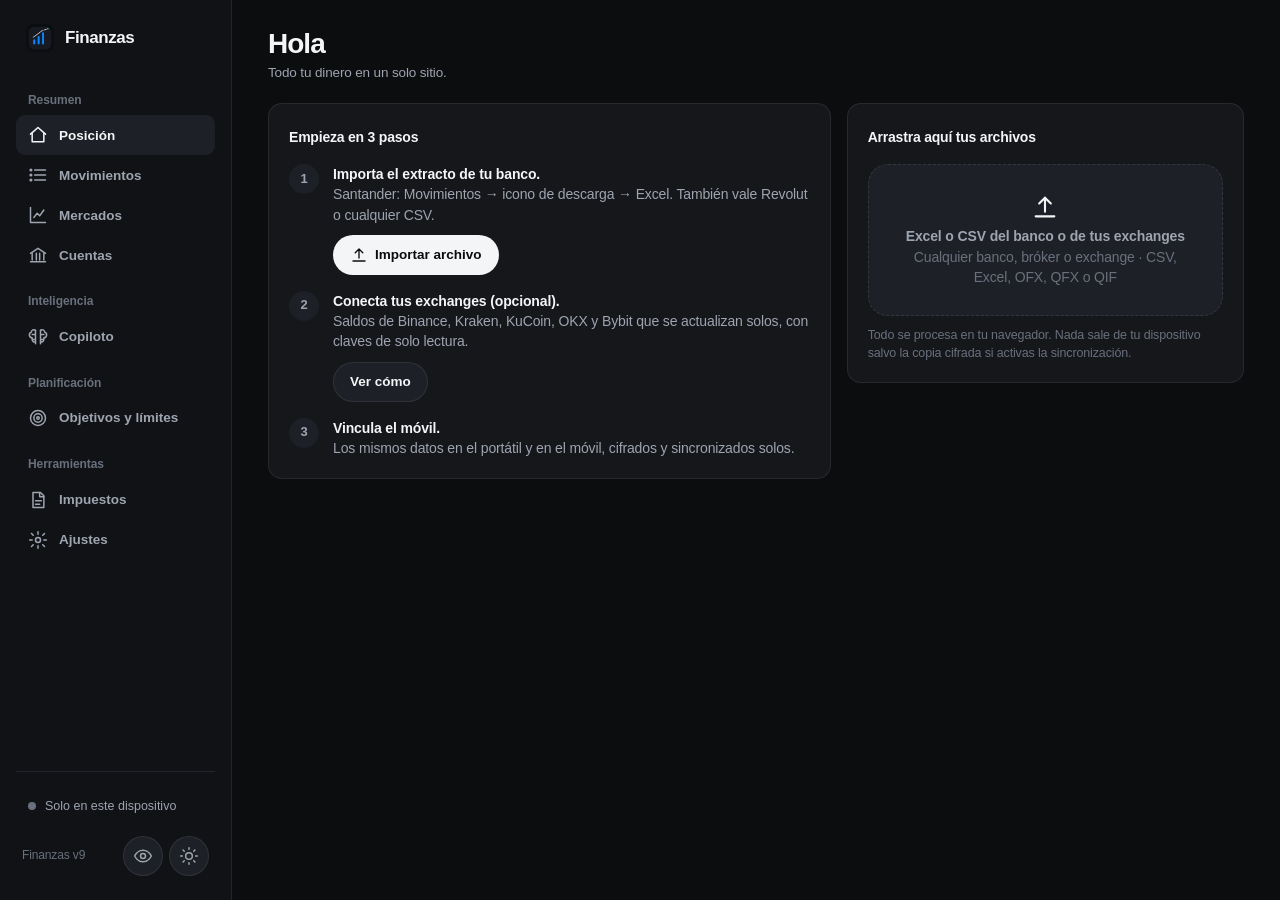
==== index.html @ d1815196 "v9" ====
<!DOCTYPE html>
<html lang="es" data-theme="dark">
<head>
<meta charset="utf-8">
<meta name="viewport" content="width=device-width,initial-scale=1,viewport-fit=cover">
<title>Finanzas</title>
<meta name="theme-color" content="#0b0d10">
<meta name="robots" content="noindex">
<meta name="mobile-web-app-capable" content="yes">
<meta name="apple-mobile-web-app-capable" content="yes">
<meta name="apple-mobile-web-app-status-bar-style" content="black-translucent">
<link rel="manifest" href="manifest.json">
<link rel="icon" href="icon-192.png">
<link rel="apple-touch-icon" href="icon-maskable-512.png">
<script>try{var s=JSON.parse(localStorage.getItem('caudal_v1')||'{}').settings||{};var t=s.theme==='auto'?(matchMedia('(prefers-color-scheme: dark)').matches?'dark':'light'):(s.theme||'dark');document.documentElement.dataset.theme=t;}catch(e){}</script>
<style id="app-style">
/* ===== Finanzas · estilos ===== */
/* Banca + inversión: fondo azul noche, tarjetas planas, un solo acento dorado, verde/rojo solo para subir/bajar. */
:root{
  --bg:#0b0d10;--bg2:#101318;--panel:#171a20;--panel2:#20242c;--panel3:#292e38;--line:#252a33;--line2:#353c48;
  --ink:#f5f5f7;--ink2:#b3b7c0;--ink3:#7d838f;
  --brand:#0a84ff;--brand2:#64b5ff;--brand-ink:#ffffff;--brand-soft:#0a84ff1c;
  --up:#30d158;--down:#ff453a;--warn:#ff9f0a;--info:#64d2ff;
  --up-soft:#30d15818;--down-soft:#ff453a18;--warn-soft:#ff9f0a18;
  --c1:#e8b75a;--c2:#3ddc97;--c3:#7cb4ff;--c4:#f472b6;--c5:#a78bfa;--c6:#2dd4bf;--c7:#fb923c;--c8:#94a3b8;
  --sans:-apple-system,BlinkMacSystemFont,"SF Pro Display","SF Pro Text","Segoe UI Variable","Segoe UI",Roboto,Inter,Arial,sans-serif;
  --mono:ui-monospace,"SF Mono","Cascadia Mono",Menlo,Consolas,monospace;
  --r:20px;--r2:14px;--gap:16px;--shadow:none;--ease:cubic-bezier(.22,1,.36,1);
  color-scheme:dark;
}
html[data-theme=light]{
  --bg:#f5f5f7;--bg2:#fbfbfd;--panel:#ffffff;--panel2:#f0f1f3;--panel3:#e6e8eb;--line:#e2e3e7;--line2:#c9ccd2;
  --ink:#1d1d1f;--ink2:#515154;--ink3:#86868b;
  --brand:#0066cc;--brand2:#0077ed;--brand-ink:#ffffff;--brand-soft:#0066cc12;
  --up:#16863d;--down:#d70015;--warn:#b65d00;--info:#0066cc;
  --up-soft:#08916a14;--down-soft:#d93a3a12;--warn-soft:#c97a0614;
  --c1:#c48a2a;--c2:#08916a;--c3:#2563eb;--c4:#db2777;--c5:#7c3aed;--c6:#0d9488;--c7:#ea580c;--c8:#64748b;
  --shadow:0 1px 2px #0d15260a,0 4px 16px #0d15260a;
  color-scheme:light;
}
*{box-sizing:border-box}
html,body{margin:0;background:var(--bg);color:var(--ink)}
body{font:15px/1.45 var(--sans);-webkit-font-smoothing:antialiased;-webkit-tap-highlight-color:transparent;letter-spacing:-.01em;overscroll-behavior-y:none}
[hidden]{display:none!important}
button,input,select,textarea{font:inherit;color:inherit}
a{color:var(--brand)}
svg{flex:none}
.num,.money{font-variant-numeric:tabular-nums}
.up{color:var(--up)}.down{color:var(--down)}.muted{color:var(--ink2)}.faint{color:var(--ink3)}
.dec{font-size:.62em;font-weight:600;letter-spacing:0;opacity:.75}
/* --- estructura --- */
.app{display:grid;grid-template-columns:248px minmax(0,1fr);min-height:100vh}
.side{position:sticky;top:0;height:100vh;padding:22px 14px 16px;display:flex;flex-direction:column;gap:2px;background:var(--bg2);border-right:1px solid var(--line)}
.logo{display:flex;align-items:center;gap:11px;padding:0 10px 22px;font-weight:750;font-size:18px;letter-spacing:-.02em;color:var(--ink);background:none;border:0;text-align:left;cursor:pointer}
.logo img{width:34px;height:34px;border-radius:10px}
.nav{display:flex;align-items:center;gap:13px;width:100%;padding:11px 13px;border:0;background:none;border-radius:13px;color:var(--ink2);text-align:left;cursor:pointer;font-weight:600;min-height:44px;transition:background .15s,color .15s}
.nav svg{width:20px;height:20px}
.nav:hover{background:var(--panel);color:var(--ink)}
.nav[aria-current=page]{background:var(--panel2);color:var(--ink)}
.nav[aria-current=page] svg{color:var(--brand)}
.side-foot{margin-top:auto;display:grid;gap:8px;padding:12px 6px 0;border-top:1px solid var(--line)}
.sync{display:flex;align-items:center;gap:9px;font-size:12.5px;color:var(--ink2);background:none;border:0;padding:6px 6px;text-align:left;cursor:pointer;border-radius:9px}
.sync:hover{color:var(--ink);background:var(--panel)}
.dot{width:8px;height:8px;border-radius:50%;background:var(--ink3);flex:none}
.dot.ok{background:var(--up);box-shadow:0 0 0 3px var(--up-soft)}.dot.err{background:var(--down)}.dot.busy{background:var(--warn);animation:pulse 1s infinite}
@keyframes pulse{50%{opacity:.35}}
main{padding:28px 36px 72px;max-width:1240px;width:100%;min-width:0;margin:0 auto}
.topbar{display:none}
.head{display:flex;align-items:flex-end;justify-content:space-between;gap:14px;margin-bottom:20px;flex-wrap:wrap}
.head h1{font-size:30px;line-height:1.1;letter-spacing:-.035em;margin:0;font-weight:760}
.head p{margin:6px 0 0;color:var(--ink2);font-size:14px}
.actions{display:flex;gap:8px;flex-wrap:wrap}
.tabs{display:none}
.iconbtn{display:inline-grid;place-items:center;width:40px;height:40px;border-radius:13px;border:0;background:var(--panel);color:var(--ink2);cursor:pointer;transition:transform .1s}
.iconbtn:hover{color:var(--ink)}.iconbtn:active{transform:scale(.94)}
.iconbtn svg{width:20px;height:20px}
/* --- tarjetas --- */
.grid{display:grid;grid-template-columns:repeat(12,minmax(0,1fr));gap:var(--gap);align-items:start}
.grid>*{min-width:0}
.span3{grid-column:span 3}.span4{grid-column:span 4}.span5{grid-column:span 5}.span6{grid-column:span 6}.span7{grid-column:span 7}.span8{grid-column:span 8}.span12{grid-column:span 12}
.panel{background:var(--panel);border:1px solid var(--line);border-radius:var(--r);padding:20px 22px;min-width:0;box-shadow:var(--shadow)}
.panel>h2,.label{font-size:15px;font-weight:700;letter-spacing:-.015em;color:var(--ink);margin:0 0 14px;display:flex;align-items:center;justify-content:space-between;gap:8px;min-height:26px}
.panel>h2 .btn{margin:-6px -6px -6px 0}
.panel>h2 small{font-size:12.5px;color:var(--ink3);font-weight:550}
.label{margin:18px 0 8px;font-size:12px;text-transform:uppercase;letter-spacing:.07em;color:var(--ink3);font-weight:700}
.big{font-size:44px;line-height:1;letter-spacing:-.045em;font-weight:760;font-variant-numeric:tabular-nums}
.delta{display:inline-flex;align-items:center;gap:8px;font-weight:650;font-variant-numeric:tabular-nums;font-size:14px;margin-top:10px;flex-wrap:wrap}
.pill{display:inline-flex;align-items:center;gap:4px;padding:3px 9px;border-radius:999px;font-weight:700;font-size:12.5px;background:var(--panel2);font-variant-numeric:tabular-nums;white-space:nowrap}
.pill.up{background:var(--up-soft)}.pill.down{background:var(--down-soft)}
.kv{display:grid;grid-template-columns:1fr auto;gap:9px 14px;font-variant-numeric:tabular-nums;align-items:center}
.kv dt{color:var(--ink2);min-width:0;overflow:hidden;text-overflow:ellipsis;white-space:nowrap}.kv dd{margin:0;text-align:right;font-weight:650}
.stat{display:flex;flex-direction:column;gap:4px;min-width:0}
.stat b{font-size:22px;line-height:1.15;letter-spacing:-.025em;font-weight:720;font-variant-numeric:tabular-nums}
.stat small{color:var(--ink3);font-size:12.5px;font-weight:600}
.stats{display:grid;grid-template-columns:repeat(3,minmax(0,1fr));gap:14px}
.kpis{display:grid;grid-template-columns:repeat(4,minmax(0,1fr));gap:var(--gap)}
.kpi{background:var(--panel);border:1px solid var(--line);border-radius:var(--r);padding:16px 18px;display:flex;flex-direction:column;gap:6px;min-width:0;text-align:left;color:inherit;cursor:pointer}
.kpi .k-h{display:flex;align-items:center;gap:8px;color:var(--ink2);font-size:12.5px;font-weight:650}
.kpi .k-h i{width:28px;height:28px;border-radius:9px;display:grid;place-items:center;background:var(--brand-soft);color:var(--brand)}
.kpi .k-h i svg{width:16px;height:16px}
.kpi b{font-size:24px;letter-spacing:-.03em;font-weight:750;font-variant-numeric:tabular-nums;line-height:1.1}
.kpi small{color:var(--ink3);font-size:12px;line-height:1.35}
.meter{height:6px;border-radius:99px;background:var(--panel2);overflow:hidden;margin-top:2px}
.meter i{display:block;height:100%;border-radius:99px;background:var(--brand)}
.seg{display:inline-flex;background:var(--panel2);border-radius:12px;padding:3px;gap:2px}
.seg button{border:0;background:none;padding:6px 12px;font-size:13px;font-weight:650;color:var(--ink2);cursor:pointer;min-height:32px;border-radius:9px;transition:background .15s,color .15s}
.seg button[aria-pressed=true]{background:var(--panel);color:var(--ink);box-shadow:0 1px 3px #0003}
html[data-theme=light] .seg button[aria-pressed=true]{background:#fff}
/* --- botones y formularios --- */
.btn{display:inline-flex;align-items:center;justify-content:center;gap:7px;min-height:42px;padding:9px 16px;border-radius:14px;border:0;background:var(--panel2);color:var(--ink);font-weight:650;cursor:pointer;text-decoration:none;white-space:nowrap;transition:transform .1s var(--ease),background .15s}
.btn:active{transform:scale(.97)}
.btn:hover{background:var(--panel3)}
.btn.primary{background:var(--brand);color:var(--brand-ink)}
.btn.primary:hover{filter:brightness(1.06)}
.btn.danger{color:var(--down);background:var(--down-soft)}
.btn.small{min-height:34px;padding:6px 12px;font-size:13px;border-radius:11px}
.btn.ghost{background:none;color:var(--ink2)}
.btn.ghost:hover{color:var(--ink);background:var(--panel2)}
.btn.full{width:100%}
.btn svg{width:18px;height:18px}
.btn:disabled{opacity:.5;cursor:default}
label.f{display:grid;gap:6px;font-size:12.5px;color:var(--ink2);font-weight:650}
input[type=text],input[type=number],input[type=date],input[type=url],input[type=password],input[type=search],select,textarea{width:100%;min-height:44px;padding:9px 13px;border:1px solid var(--line2);border-radius:13px;background:var(--panel2);color:var(--ink);font-weight:550;font-size:15px}
textarea{min-height:90px;font:12.5px/1.45 var(--mono)}
input:focus-visible,select:focus-visible,textarea:focus-visible,button:focus-visible,a:focus-visible{outline:2px solid var(--brand);outline-offset:1px}
.row{display:flex;gap:8px;flex-wrap:wrap;align-items:center}
.form{display:grid;grid-template-columns:repeat(2,minmax(0,1fr));gap:12px}
.form .wide{grid-column:1/-1}
.note{font-size:12.5px;color:var(--ink3);margin:10px 0 0;line-height:1.45}
.callout{border-radius:14px;padding:12px 14px;font-size:13.5px;background:var(--warn-soft);color:var(--ink)}
.callout.ok{background:var(--up-soft)}
.callout.err{background:var(--down-soft)}
/* --- tablas y listas --- */
.tbl{width:100%;border-collapse:collapse;font-variant-numeric:tabular-nums}
.tbl th{font-size:11.5px;font-weight:700;letter-spacing:.05em;text-transform:uppercase;color:var(--ink3);text-align:left;padding:8px 10px;border-bottom:1px solid var(--line);white-space:nowrap}
.tbl td{padding:12px 10px;border-bottom:1px solid var(--line);vertical-align:middle}
.tbl tr:last-child td{border-bottom:0}
.tbl .r{text-align:right;white-space:nowrap}
.tbl tbody tr[data-open]{cursor:pointer}
.tbl tbody tr[data-open]:hover td{background:var(--panel2)}
.scroll{overflow-x:auto;-webkit-overflow-scrolling:touch}
.list{display:grid}
.item{display:grid;grid-template-columns:42px minmax(0,1fr) auto;gap:2px 13px;padding:11px 8px;margin:0 -8px;border:0;align-items:center;cursor:pointer;background:none;text-align:left;width:calc(100% + 16px);border-radius:14px;color:inherit;transition:background .12s}
.item:hover{background:var(--panel2)}
.item:active{background:var(--panel3)}
.item>.av{grid-row:span 2;width:42px;height:42px;border-radius:50%;display:grid;place-items:center;font-weight:750;font-size:13.5px;color:#fff;letter-spacing:-.02em}
.item>.av svg{width:19px;height:19px}
.item b{font-weight:620;overflow:hidden;text-overflow:ellipsis;white-space:nowrap}
.item small{color:var(--ink3);overflow:hidden;text-overflow:ellipsis;white-space:nowrap;font-size:13px}
.item .amt{font-weight:680;font-variant-numeric:tabular-nums;text-align:right;white-space:nowrap}
.item.plain{grid-template-columns:minmax(0,1fr) auto}
.item.plain>.av{display:none}
.day{font-size:13px;font-weight:650;color:var(--ink3);padding:18px 0 4px;display:flex;justify-content:space-between}
.day span:first-child{display:inline-block}.day span:first-child::first-letter{text-transform:uppercase}
.day:first-child{padding-top:2px}
.chip{display:inline-flex;align-items:center;gap:7px;padding:3px 10px;border-radius:999px;font-size:12.5px;font-weight:650;color:var(--ink2);background:var(--panel2);white-space:nowrap;border:0}
.chip i{width:8px;height:8px;border-radius:50%;display:inline-block}
button.chip{cursor:pointer;min-height:34px;padding:5px 13px;transition:background .15s,color .15s}
button.chip[aria-pressed=true]{background:var(--ink);color:var(--bg)}
.tag{font-size:10.5px;font-weight:750;letter-spacing:.04em;text-transform:uppercase;padding:2px 7px;border-radius:6px;background:var(--panel2);color:var(--ink2)}
.tag.ok{background:var(--up-soft);color:var(--up)}.tag.err{background:var(--down-soft);color:var(--down)}.tag.warn{background:var(--warn-soft);color:var(--warn)}
/* --- barras --- */
.bar{height:8px;background:var(--panel2);border-radius:99px;overflow:hidden;display:flex}
.bar i{display:block;height:100%;border-radius:99px}
.brow{display:grid;grid-template-columns:minmax(0,150px) minmax(0,1fr) auto;gap:12px;align-items:center;padding:8px 0;font-size:13.5px;cursor:pointer;background:none;border:0;width:100%;text-align:left;color:inherit}
.brow span{overflow:hidden;text-overflow:ellipsis;white-space:nowrap}
.brow b{font-variant-numeric:tabular-nums;font-weight:650}
.legend{display:flex;flex-wrap:wrap;gap:6px 14px;font-size:12.5px;color:var(--ink2);margin-top:12px}
.legend span{display:inline-flex;align-items:center;gap:6px}
.legend i{width:9px;height:9px;border-radius:50%}
.alloc{height:10px;gap:3px;background:none}
.alloc i{border-radius:99px}
/* --- gráficos interactivos --- */
.ichart{position:relative;touch-action:pan-y;user-select:none;-webkit-user-select:none}
.ichart svg{width:100%;height:auto;display:block;overflow:visible}
.ichart .tip{position:absolute;top:-4px;transform:translate(-50%,-100%);background:var(--ink);color:var(--bg);font-size:12px;font-weight:650;padding:6px 10px;border-radius:10px;white-space:nowrap;pointer-events:none;font-variant-numeric:tabular-nums;z-index:2}
.ichart .tip small{display:block;font-weight:500;opacity:.7;font-size:11px}
svg text{fill:var(--ink3);font:11px var(--sans)}
.chart-grid line{stroke:var(--line)}
.donutwrap{display:grid;grid-template-columns:184px minmax(0,1fr);gap:22px;align-items:center}
.donut{position:relative;width:184px;height:184px}
.donut svg{width:100%;height:100%;transform:rotate(-90deg)}
.donut circle[data-seg]{transition:opacity .15s,stroke-width .15s}
.donut.focus circle[data-seg]{opacity:.25}.donut.focus circle[data-seg].on{opacity:1}
.donut .center{position:absolute;inset:0;display:grid;place-content:center;text-align:center;pointer-events:none}
.donut .center b{font-size:22px;letter-spacing:-.03em;font-variant-numeric:tabular-nums}
.donut .center small{color:var(--ink2);font-size:12px;max-width:112px}
.cal{display:grid;grid-template-columns:repeat(7,minmax(0,1fr));gap:5px}
.cal span{font-size:11px;color:var(--ink3);text-align:center;font-weight:650}
.cal button{aspect-ratio:1;border:0;border-radius:10px;background:var(--panel2);color:var(--ink2);font-size:12px;font-weight:650;cursor:pointer;display:grid;place-items:center;padding:0}
.cal button.today{outline:2px solid var(--brand);outline-offset:-2px}
.cal button.sel{background:var(--brand);color:var(--brand-ink)}
.cal i{visibility:hidden}
.empty{padding:28px 8px;color:var(--ink2);text-align:center}
.empty b{display:block;color:var(--ink);font-size:17px;margin-bottom:6px;letter-spacing:-.01em}
/* --- avisos e ideas --- */
.alert{display:grid;grid-template-columns:32px 1fr auto;gap:11px;padding:10px 0;font-size:13.5px;align-items:center}
.alert>i{width:32px;height:32px;border-radius:50%;display:grid;place-items:center;background:var(--warn-soft);color:var(--warn);font-style:normal}
.alert>i svg{width:16px;height:16px}
.alert.err>i{background:var(--down-soft);color:var(--down)}.alert.ok>i{background:var(--up-soft);color:var(--up)}.alert.info>i{background:var(--panel2);color:var(--info)}
.insight{display:grid;grid-template-columns:36px 1fr;gap:12px;align-items:start;padding:10px 0}
.insight>i{width:36px;height:36px;border-radius:50%;display:grid;place-items:center;background:var(--brand-soft);color:var(--brand)}
.insight>i svg{width:17px;height:17px}
.insight b{font-weight:650}
.insight p{margin:2px 0 0;color:var(--ink2);font-size:13px}
/* --- objetivos --- */
.goal{padding:14px 0;border-bottom:1px solid var(--line);display:grid;gap:8px;cursor:pointer}
.goal:last-child{border-bottom:0}
.goal .row{justify-content:space-between}
.ring{--p:0;width:54px;height:54px;border-radius:50%;background:conic-gradient(var(--brand) calc(var(--p)*1%),var(--panel2) 0);display:grid;place-items:center;flex:none}
.ring::after{content:attr(data-l);width:42px;height:42px;border-radius:50%;background:var(--panel);display:grid;place-items:center;font-size:11.5px;font-weight:800}
/* --- ventana (hoja inferior en el móvil), avisos --- */
dialog{border:1px solid var(--line2);border-radius:24px;background:var(--panel);color:var(--ink);padding:0;width:min(620px,calc(100% - 24px));max-height:88vh;box-shadow:0 30px 80px #0009}
dialog[open]{animation:pop .22s var(--ease)}
@keyframes pop{from{opacity:0;transform:translateY(10px) scale(.98)}}
dialog::backdrop{background:rgba(4,8,18,.6);backdrop-filter:blur(4px)}
.dlg-h{display:flex;align-items:center;justify-content:space-between;gap:8px;padding:18px 22px 12px;position:sticky;top:0;background:var(--panel);z-index:1}
.dlg-h h3{margin:0;font-size:19px;letter-spacing:-.025em}
.dlg-b{padding:4px 22px 24px;overflow:auto;max-height:calc(88vh - 64px)}
.toast{position:fixed;left:50%;bottom:26px;transform:translateX(-50%);background:var(--ink);color:var(--bg);padding:12px 16px;border-radius:16px;display:flex;gap:14px;align-items:center;z-index:60;max-width:min(560px,calc(100% - 24px));font-size:13.5px;font-weight:600;box-shadow:0 12px 30px #0007;animation:pop .2s var(--ease);width:max-content}
.toast button{background:none;border:0;color:var(--brand);font-weight:800;cursor:pointer}
html[data-theme=light] .toast button{color:#f3d08d}
.drop{border:1.5px dashed var(--line2);border-radius:20px;padding:28px;text-align:center;color:var(--ink2);cursor:pointer;background:var(--panel2);transition:border-color .15s,background .15s}
.drop.on{border-color:var(--brand);background:var(--brand-soft)}
.steps{counter-reset:s;display:grid;gap:16px;padding:0;margin:0;list-style:none}
.steps li{counter-increment:s;display:grid;grid-template-columns:32px 1fr;gap:12px;font-size:14px}
.steps li::before{content:counter(s);width:30px;height:30px;border-radius:50%;background:var(--panel2);display:grid;place-items:center;font-weight:800;font-size:13px;color:var(--ink2)}
.steps li.done::before{content:"✓";background:var(--up);color:#06281c}
code{font:12.5px var(--mono);background:var(--panel2);padding:1px 6px;border-radius:6px;word-break:break-all}
.hide-amounts .money{filter:blur(9px);transition:filter .2s}
.quick{display:grid;grid-template-columns:repeat(2,minmax(0,1fr));gap:8px;margin-bottom:12px}
.quick button{min-height:50px;border-radius:14px;border:0;background:var(--panel2);color:var(--ink);font-weight:700;display:flex;align-items:center;justify-content:center;gap:8px;cursor:pointer}
.quick button[aria-pressed=true]{background:var(--ink);color:var(--bg)}
.amount-in{font-size:34px!important;font-weight:750!important;text-align:center;letter-spacing:-.03em;min-height:64px!important}
.catgrid{display:flex;flex-wrap:wrap;gap:6px}
input[type=checkbox]{width:20px;height:20px;accent-color:var(--brand);flex:none;margin:0}
label.row{flex-wrap:nowrap}
#modal-close:focus:not(:focus-visible){outline:none}
.mrow.btnrow{width:100%;background:none;border-left:0;border-right:0;border-bottom:0;color:inherit;cursor:pointer;font:inherit;font-size:13.5px}

/* ===== Piezas de la v3 ===== */
/* Cabecera grande del patrimonio (como una app de inversión) */
.hero{padding:22px 22px 14px}
.hero .lbl{font-size:13.5px;color:var(--ink2);font-weight:600;display:flex;align-items:center;gap:8px}
.hero .big{font-size:48px;margin-top:6px}
.hero .chart{margin:16px -22px 0}
.hero .ranges{display:flex;justify-content:space-between;gap:4px;margin-top:12px}
.hero .ranges button{flex:1;border:0;background:none;color:var(--ink3);font-weight:700;font-size:13px;min-height:34px;border-radius:10px;cursor:pointer}
.hero .ranges button[aria-pressed=true]{background:var(--panel2);color:var(--ink)}
.parts{display:flex;gap:18px;flex-wrap:wrap;margin-top:14px;font-size:13px}
.parts span{display:inline-flex;align-items:center;gap:7px;color:var(--ink2)}
.parts b{color:var(--ink);font-weight:650}
.parts i{width:8px;height:8px;border-radius:50%}
/* Carrusel horizontal (cuentas, ideas, meses) */
.strip{display:flex;gap:12px;overflow-x:auto;scroll-snap-type:x mandatory;-webkit-overflow-scrolling:touch;scrollbar-width:none;padding:2px 2px 6px;margin:0 -2px}
.strip::-webkit-scrollbar{display:none}
.strip>*{scroll-snap-align:start;flex:none}
/* Tarjetas de cuenta, como tarjetas bancarias */
.acard{width:212px;min-height:128px;border-radius:20px;padding:16px;display:flex;flex-direction:column;justify-content:space-between;gap:12px;cursor:pointer;border:0;text-align:left;color:#fff;position:relative;overflow:hidden;background:linear-gradient(135deg,#1d2b52,#0f1730);transition:transform .15s var(--ease)}
.acard:active{transform:scale(.97)}
.acard::after{content:"";position:absolute;right:-30px;top:-40px;width:130px;height:130px;border-radius:50%;background:#ffffff0d}
.acard .top{display:flex;align-items:center;justify-content:space-between;gap:8px;font-size:13px;font-weight:650;opacity:.92;position:relative;z-index:1}
.acard .top span:first-child{overflow:hidden;text-overflow:ellipsis;white-space:nowrap}
.acard .val{font-size:23px;font-weight:750;letter-spacing:-.03em;position:relative;z-index:1}
.acard .sub{font-size:12px;opacity:.7;position:relative;z-index:1}
.acard.k-bank{background:linear-gradient(135deg,#d9302a,#8f1414)}
.acard.k-exchange{background:linear-gradient(135deg,#2a3a68,#121b36)}
.acard.k-broker{background:linear-gradient(135deg,#1f6b5a,#0c332b)}
.acard.k-wallet{background:linear-gradient(135deg,#4b3a7a,#1e1638)}
.acard.k-cash{background:linear-gradient(135deg,#6b5a2a,#2b230d)}
.acard.add{background:var(--panel);border:1.5px dashed var(--line2);color:var(--ink2);align-items:center;justify-content:center;width:150px}
.acard.add::after{display:none}
.acard.add svg{width:24px;height:24px}
/* Fichas de ideas */
.icard{width:260px;background:var(--panel);border:1px solid var(--line);border-radius:20px;padding:16px;display:grid;gap:8px;align-content:start}
.icard i{width:34px;height:34px;border-radius:50%;display:grid;place-items:center;background:var(--brand-soft);color:var(--brand)}
.icard i svg{width:17px;height:17px}
.icard b{font-size:14.5px;line-height:1.3}
.icard p{margin:0;color:var(--ink2);font-size:13px}
/* Selector de meses */
.months{display:flex;gap:6px;overflow-x:auto;scrollbar-width:none;padding-bottom:2px}
.months::-webkit-scrollbar{display:none}
.months button{flex:none;border:0;background:var(--panel2);color:var(--ink2);font-weight:650;font-size:13px;min-height:36px;padding:0 14px;border-radius:999px;cursor:pointer;text-transform:capitalize}
.months button[aria-pressed=true]{background:var(--ink);color:var(--bg)}
/* Filas de categoría con barra */
.crow{display:grid;grid-template-columns:38px minmax(0,1fr) auto;gap:3px 12px;align-items:center;padding:9px 0;width:100%;background:none;border:0;color:inherit;text-align:left;cursor:pointer;border-radius:12px}
.crow .av{grid-row:span 2;width:38px;height:38px;border-radius:50%;display:grid;place-items:center;color:#fff;font-weight:750;font-size:12.5px}
.crow b{font-weight:620;overflow:hidden;text-overflow:ellipsis;white-space:nowrap}
.crow .amt{font-weight:680;font-variant-numeric:tabular-nums;text-align:right}
.crow .bar{height:5px;grid-column:2/4}
/* Resumen del mes */
.mcard .big{font-size:36px}
.mrow{display:flex;justify-content:space-between;gap:10px;padding:10px 0;border-top:1px solid var(--line);font-size:13.5px}
.mrow:first-of-type{border-top:0}
.mrow span{color:var(--ink2)}
.mrow b{font-variant-numeric:tabular-nums;font-weight:650}
.safe{display:flex;align-items:center;gap:12px;background:var(--panel2);border-radius:16px;padding:12px 14px;margin-top:14px}
.safe i{width:36px;height:36px;border-radius:50%;display:grid;place-items:center;background:var(--up-soft);color:var(--up);flex:none}
.safe i svg{width:18px;height:18px}
.safe b{display:block;font-size:17px;letter-spacing:-.02em;font-variant-numeric:tabular-nums}
.safe small{color:var(--ink2);font-size:12.5px}
/* Próximos cargos: fecha como calendario */
.dbadge{grid-row:span 2;width:42px;height:42px;border-radius:12px;background:var(--panel2);display:grid;place-content:center;text-align:center;line-height:1.05}
.dbadge b{font-size:15px;font-weight:750}
.dbadge small{font-size:10px!important;text-transform:uppercase;color:var(--ink3);font-weight:700}
/* Cartera */
.hold{display:grid;grid-template-columns:42px minmax(0,1fr) auto;gap:2px 13px;padding:11px 8px;margin:0 -8px;width:calc(100% + 16px);align-items:center;cursor:pointer;background:none;border:0;color:inherit;text-align:left;border-radius:14px}
.hold:hover{background:var(--panel2)}
.hold .av{grid-row:span 2;width:42px;height:42px;border-radius:50%;display:grid;place-items:center;font-weight:800;font-size:11.5px;color:#fff;letter-spacing:-.02em}
.hold b{font-weight:650}
.hold small{color:var(--ink3);font-size:13px;font-variant-numeric:tabular-nums}
.hold .r{text-align:right;font-variant-numeric:tabular-nums}
.hold .r b{font-weight:700}
/* Menú «Más» */
.tiles{display:grid;grid-template-columns:repeat(2,minmax(0,1fr));gap:12px}
.tile{background:var(--panel);border:1px solid var(--line);border-radius:20px;padding:16px;display:grid;gap:10px;text-align:left;color:inherit;cursor:pointer;min-height:118px;align-content:space-between;transition:transform .12s var(--ease)}
.tile:active{transform:scale(.97)}
.tile i{width:40px;height:40px;border-radius:12px;display:grid;place-items:center;background:var(--brand-soft);color:var(--brand)}
.tile i svg{width:20px;height:20px}
.tile b{font-size:15px}
.tile small{color:var(--ink3);font-size:12.5px;display:block;margin-top:2px}
.pressable{transition:transform .1s var(--ease)}.pressable:active{transform:scale(.98)}
.axis{display:flex;justify-content:space-between;font-size:11.5px;color:var(--ink3);margin-top:6px;font-weight:600;font-variant-numeric:tabular-nums}
.hint{font-size:12.5px;color:var(--ink3);margin:8px 0 0}
.sec-h{display:flex;align-items:center;justify-content:space-between;margin:26px 2px 10px}
.sec-h h2{margin:0;font-size:17px;letter-spacing:-.02em}
.search{position:relative}
.search svg{position:absolute;left:13px;top:50%;transform:translateY(-50%);width:18px;height:18px;color:var(--ink3)}
.search input{padding-left:40px}
@keyframes rise{from{opacity:0;transform:translateY(6px)}}
.anim>*{animation:rise .35s var(--ease) both}
.anim>*:nth-child(2){animation-delay:.03s}.anim>*:nth-child(3){animation-delay:.06s}.anim>*:nth-child(4){animation-delay:.09s}.anim>*:nth-child(5){animation-delay:.12s}.anim>*:nth-child(n+6){animation-delay:.15s}

/* --- móvil --- */
@media (max-width:1023px){
  .app{grid-template-columns:1fr}
  .side{display:none}
  .topbar{display:flex;align-items:center;gap:8px;position:sticky;top:0;z-index:30;padding:calc(8px + env(safe-area-inset-top)) 16px 8px;background:color-mix(in srgb,var(--bg) 82%,transparent);backdrop-filter:saturate(1.4) blur(16px);-webkit-backdrop-filter:saturate(1.4) blur(16px)}
  .topbar .logo{padding:0;font-size:17px}
  .topbar .logo img{width:30px;height:30px;border-radius:9px}
  .topbar .grow{flex:1}
  .topbar .iconbtn{width:38px;height:38px;border-radius:50%;background:var(--panel)}
  main{padding:6px 16px calc(100px + env(safe-area-inset-bottom))}
  .head{margin:10px 0 16px}
  .head h1{font-size:28px}
  .grid{grid-template-columns:minmax(0,1fr);gap:14px}
  .grid>*{grid-column:1/-1!important}
  .kpis{grid-template-columns:repeat(2,minmax(0,1fr));gap:10px}
  .kpi{padding:14px}
  .kpi b{font-size:20px}
  .big{font-size:38px}
  .hero{padding:18px 18px 12px}
  .hero .big{font-size:42px}
  .hero .chart{margin:14px -18px 0}
  .stats{gap:10px}
  .stat b{font-size:18px}
  .donutwrap{grid-template-columns:1fr;justify-items:center}
  .donutwrap>div:last-child{width:100%}
  .tabs{display:grid;grid-template-columns:repeat(4,1fr);position:fixed;left:0;right:0;bottom:0;z-index:20;background:color-mix(in srgb,var(--bg2) 88%,transparent);backdrop-filter:saturate(1.4) blur(18px);-webkit-backdrop-filter:saturate(1.4) blur(18px);border-top:1px solid var(--line);padding:6px 8px calc(6px + env(safe-area-inset-bottom))}
  .tabs button{border:0;background:none;display:flex;flex-direction:column;align-items:center;gap:3px;padding:6px 2px;font-size:11px;font-weight:700;color:var(--ink3);min-height:54px;cursor:pointer;border-radius:14px;transition:color .15s}
  .tabs svg{width:23px;height:23px}
  .tabs button[aria-current=page]{color:var(--ink)}
  .tabs button[aria-current=page] svg{color:var(--brand)}
  .form{grid-template-columns:1fr}
  .brow{grid-template-columns:minmax(0,110px) minmax(0,1fr) auto}
  .panel{padding:16px 18px;border-radius:20px}
  dialog{width:100%;max-width:100%;margin:auto 0 0;border-radius:26px 26px 0 0;max-height:92vh;border-bottom:0}
  dialog[open]{animation:sheet .28s var(--ease)}
  @keyframes sheet{from{transform:translateY(100%)}}
  .dlg-h{padding-top:24px}
  .dlg-h::before{content:"";position:absolute;left:50%;top:8px;width:40px;height:5px;border-radius:9px;background:var(--line2);transform:translateX(-50%)}
  .dlg-b{padding-bottom:calc(24px + env(safe-area-inset-bottom))}
  .hide-m{display:none}
  .toast{bottom:calc(92px + env(safe-area-inset-bottom))}
  .acard{width:190px;min-height:118px}
  .strip{margin:0 -16px;padding:2px 16px 6px;scroll-padding:0 16px}
  .icard{width:250px}
}
@media (min-width:1024px){.only-m{display:none!important}}
@media (prefers-reduced-motion:reduce){*{transition:none!important;animation:none!important;scroll-behavior:auto!important}}

/* ===== v4 · interfaz adaptativa, sobria y táctil ===== */
.side{width:260px;padding:24px 16px;background:var(--bg2)}
main{max-width:1440px;padding:32px 40px 80px}
.panel,.kpi,.icard,.tile{box-shadow:none}
.panel{border-color:var(--line);background:var(--panel)}
.btn,.iconbtn,.nav,.tile,.item,.hold,.acard{-webkit-user-select:none;user-select:none}
.btn:active,.iconbtn:active,.tile:active,.item:active,.hold:active,.acard:active{transform:scale(.975)}
.acard{background:var(--panel);color:var(--ink);border:1px solid var(--line);border-top:3px solid var(--brand);min-height:122px}
.acard::after{display:none}.acard.k-bank{background:var(--panel);border-top-color:#ff453a}.acard.k-exchange{background:var(--panel);border-top-color:#f0b90b}.acard.k-broker{background:var(--panel);border-top-color:#30d158}.acard.k-wallet{background:var(--panel);border-top-color:#bf5af2}.acard.k-cash{background:var(--panel);border-top-color:#64d2ff}
.acard .sub{color:var(--ink2);opacity:1}.acard .top{opacity:1}.acard .tag{background:var(--up-soft)!important;color:var(--up)!important}
.head h1{font-size:34px}.panel>h2{font-size:14px}.hero{background:linear-gradient(180deg,var(--panel),color-mix(in srgb,var(--panel) 88%,var(--brand-soft)))}
.topbar .logo span{display:inline}.mobile-title{font-weight:720;font-size:17px;letter-spacing:-.02em}
.drawer-scrim{position:fixed;inset:0;background:#0008;z-index:70;opacity:0;pointer-events:none;transition:opacity .22s var(--ease);backdrop-filter:blur(2px)}
.drawer{position:fixed;inset:0 auto 0 0;width:min(86vw,340px);z-index:71;background:var(--bg2);padding:calc(18px + env(safe-area-inset-top)) 16px calc(20px + env(safe-area-inset-bottom));transform:translateX(-104%);transition:transform .32s var(--ease);display:flex;flex-direction:column;box-shadow:18px 0 60px #0008}
.drawer.open{transform:translateX(0)}.drawer-scrim.open{opacity:1;pointer-events:auto}
.drawer-head{display:flex;align-items:center;gap:12px;padding:0 4px 20px}.drawer-head img{width:38px;height:38px;border-radius:11px}.drawer-head b{font-size:19px}.drawer-head .iconbtn{margin-left:auto}
.drawer-nav{display:grid;gap:4px}.drawer .nav{min-height:50px;font-size:16px}.drawer-foot{margin-top:auto;padding:16px 6px 0;border-top:1px solid var(--line);display:grid;gap:12px}.drawer-foot .quickrow{display:grid;grid-template-columns:1fr 1fr;gap:8px}
.tv-frame{width:100%;height:min(54vh,520px);border:0;border-radius:16px;background:var(--panel2);display:block}.quote-head{display:flex;align-items:flex-start;justify-content:space-between;gap:16px;margin-bottom:14px}.quote-head .big{font-size:34px}.source-badge{display:inline-flex;align-items:center;gap:6px;color:var(--ink3);font-size:12px}.source-badge::before{content:"";width:7px;height:7px;border-radius:50%;background:var(--up)}
.import-kinds{display:grid;grid-template-columns:repeat(3,1fr);gap:8px;margin:12px 0}.import-kind{border:1px solid var(--line);background:var(--panel2);border-radius:16px;padding:13px;text-align:left;color:inherit;cursor:pointer}.import-kind b{display:block}.import-kind small{color:var(--ink3)}
.mobile-home{display:none}.mobile-pulse{display:grid;grid-template-columns:1fr 1fr;gap:10px}.mobile-pulse .mini{background:var(--panel);border:1px solid var(--line);border-radius:18px;padding:14px}.mobile-pulse .mini small{display:block;color:var(--ink3);font-weight:650}.mobile-pulse .mini b{display:block;font-size:21px;margin-top:5px}.mobile-section{margin-top:22px}.mobile-section>.sec-h{margin:0 2px 10px}.peek{display:flex;align-items:center;justify-content:space-between;gap:12px;padding:13px 2px;border-bottom:1px solid var(--line)}.peek:last-child{border-bottom:0}.peek .left{display:flex;align-items:center;gap:11px;min-width:0}.peek .av{width:38px;height:38px;border-radius:50%;display:grid;place-items:center;color:#fff;font-size:11px;font-weight:800}.peek b,.peek small{display:block;overflow:hidden;text-overflow:ellipsis;white-space:nowrap}.peek small{color:var(--ink3);font-size:12.5px}.peek .right{text-align:right;white-space:nowrap}
@media (max-width:1023px){
  .topbar{padding:calc(8px + env(safe-area-inset-top)) 12px 8px}.topbar>.logo{display:none}.topbar .mobile-title{display:block}.topbar .iconbtn{background:transparent}.topbar [data-act=sync-now]{display:none}
  main{padding:8px 14px calc(98px + env(safe-area-inset-bottom))}.desktop-home{display:none}.mobile-home{display:block}
  .panel{padding:16px;border-radius:18px}.head h1{font-size:30px}.hero{border-radius:22px}.hero .big{font-size:40px}.hero .chart{margin-top:8px}
  .tabs{grid-template-columns:repeat(4,1fr);padding-top:4px}.tabs button{min-height:58px}
  .drawer{display:flex}.tv-frame{height:56vh;border-radius:12px}.import-kinds{grid-template-columns:1fr}
  dialog.asset-dialog{max-height:96vh}.mobile-pulse{grid-template-columns:1fr 1fr}
}
@media (min-width:1024px){.drawer,.drawer-scrim{display:none!important}.mobile-title{display:none}}

/* ===== v5 · sistema visual y ergonomía ===== */
:root{--r:16px;--gap:14px;--ease:cubic-bezier(.2,.75,.25,1)}
html[data-theme=dark]{--bg:#0a0d10;--bg2:#0e1318;--panel:#141a20;--panel2:#1b232b;--panel3:#232d37;--line:#222c35;--line2:#34414d;--ink:#f4f7f9;--ink2:#acb7c1;--ink3:#73808c;--brand:#52a8ff;--brand2:#8ac5ff;--brand-soft:#52a8ff1a}
html[data-theme=light]{--bg:#f4f6f8;--bg2:#fbfcfd;--panel:#fff;--panel2:#eef2f5;--panel3:#e5eaee;--line:#dfe5e9;--line2:#c5cfd7;--ink:#182027;--ink2:#4e5d69;--ink3:#788793;--brand:#006bd6;--brand2:#0058b0;--brand-soft:#006bd614}
body{font-size:14.5px;background:var(--bg);text-rendering:optimizeLegibility}
.app{grid-template-columns:224px minmax(0,1fr)}
.side{width:auto;padding:22px 12px;background:var(--bg2)}
.logo{padding-left:10px}.nav{border-radius:10px;padding:9px 11px;min-height:44px;font-weight:640}.nav:hover{background:var(--panel)}
main{max-width:1520px;padding:28px 34px 86px}
.panel,.kpi,.icard{border-radius:16px}.panel{padding:18px 20px}.hero{background:var(--panel)}
.head{margin-bottom:16px}.head h1{font-size:31px}.sec-h{margin-top:22px}.sec-h h2{font-size:16px}
.big{font-weight:720}.kpi{border-radius:14px;padding:15px 16px;min-height:112px;cursor:default}.kpi b{font-size:22px}.kpi .k-h i{background:transparent;width:22px;height:22px}
.wealth-split{display:grid;grid-template-columns:1fr 1fr;gap:8px;margin-top:14px}.wealth-part{border:0;background:var(--panel2);color:inherit;border-radius:12px;padding:11px 12px;text-align:left;min-height:62px}.wealth-part small,.wealth-part b{display:block}.wealth-part small{color:var(--ink3);font-weight:650}.wealth-part b{font-size:16px;margin-top:2px}
.performance-line{display:flex;align-items:baseline;gap:8px;flex-wrap:wrap}.performance-line strong{font-size:23px;font-variant-numeric:tabular-nums}.performance-line small{color:var(--ink3)}
.nav-group-label{padding:15px 11px 5px;color:var(--ink3);font-size:10.5px;font-weight:750;text-transform:uppercase;letter-spacing:.09em}
.drawer-nav .nav-group-label{padding-top:18px}.drawer-nav .nav-group-label:first-child{padding-top:4px}
.mobile-fab{display:none}
.quick{grid-template-columns:1fr 1fr;background:var(--panel2);padding:4px;border-radius:14px}.quick button{min-height:44px;background:transparent;border-radius:10px}.quick button svg{width:19px;height:19px}.quick button[aria-pressed=true]{background:var(--panel);color:var(--ink);box-shadow:0 1px 4px #0003}
.quick-cats{display:flex;gap:7px;overflow-x:auto;scrollbar-width:none;padding:2px 0 4px}.quick-cats::-webkit-scrollbar{display:none}.quick-cat{min-height:38px;border:1px solid var(--line);background:var(--panel2);color:var(--ink2);border-radius:999px;padding:6px 11px;white-space:nowrap;font-weight:650}.quick-cat[aria-pressed=true]{border-color:var(--brand);color:var(--ink);background:var(--brand-soft)}
.settings-stack{display:grid;gap:14px}.settings-row{display:grid;grid-template-columns:minmax(150px,1fr) auto;align-items:center;gap:14px;padding:11px 0;border-bottom:1px solid var(--line)}.settings-row:last-child{border-bottom:0}.settings-row>span small{display:block;color:var(--ink3);margin-top:2px}.settings-group{border:1px solid var(--line);border-radius:14px;padding:0 14px;background:var(--panel)}.settings-group>summary{min-height:52px;display:flex;align-items:center;cursor:pointer;font-weight:700;list-style:none}.settings-group>summary::-webkit-details-marker{display:none}.settings-group>summary::after{content:'›';margin-left:auto;color:var(--ink3);font-size:22px;transition:transform .2s}.settings-group[open]>summary::after{transform:rotate(90deg)}.settings-group>.settings-body{padding:0 0 16px}
.tool-list{display:grid}.tool-row{display:grid;grid-template-columns:38px minmax(0,1fr) auto;gap:11px;align-items:center;min-height:62px;padding:8px 2px;border:0;border-bottom:1px solid var(--line);background:none;color:inherit;text-align:left}.tool-row:last-child{border-bottom:0}.tool-row i{width:36px;height:36px;border-radius:11px;display:grid;place-items:center;background:var(--panel2);color:var(--brand)}.tool-row i svg{width:18px;height:18px}.tool-row b,.tool-row small{display:block}.tool-row small{color:var(--ink3);margin-top:2px}.tool-row>span:last-child{color:var(--ink3);font-size:20px}
.mobile-home .hero .chart{margin-top:10px}.peek{border:0;background:none;color:inherit;width:100%;text-align:left;min-height:58px}.peek:active{background:var(--panel2);border-radius:12px}.mobile-summary{display:grid;grid-template-columns:repeat(3,1fr);gap:8px;margin-top:10px}.mobile-summary button{border:1px solid var(--line);background:var(--panel);color:inherit;border-radius:14px;padding:12px 10px;text-align:left;min-width:0}.mobile-summary small,.mobile-summary b{display:block}.mobile-summary small{color:var(--ink3);font-size:11.5px;white-space:nowrap;overflow:hidden;text-overflow:ellipsis}.mobile-summary b{font-size:16px;margin-top:4px;white-space:nowrap;overflow:hidden;text-overflow:ellipsis}
.gesture-hint{display:none;color:var(--ink3);font-size:11px;text-align:center;margin:8px 0 -4px}
::view-transition-old(root){animation:v5-out .16s ease both}::view-transition-new(root){animation:v5-in .24s var(--ease) both}@keyframes v5-in{from{opacity:.35;transform:translateX(10px)}}@keyframes v5-out{to{opacity:0;transform:translateX(-5px)}}
@media (max-width:1023px){
  body{overscroll-behavior-x:none}.app{grid-template-columns:1fr}.topbar{height:auto}.topbar .mobile-title{font-size:17px}
  main{touch-action:pan-y;padding:6px 14px calc(112px + env(safe-area-inset-bottom))}.panel{border-radius:18px;padding:15px}.hero{padding:17px 16px 12px}.hero .big{font-size:38px}
  .mobile-pulse{display:none}.mobile-summary{display:grid}.wealth-split{margin-top:12px}.gesture-hint{display:block}
  .tabs{grid-template-columns:repeat(4,1fr);padding:5px 70px calc(5px + env(safe-area-inset-bottom)) 8px}.tabs button{min-height:56px}
  .mobile-fab{position:fixed;z-index:24;right:14px;bottom:calc(12px + env(safe-area-inset-bottom));width:54px;height:54px;border:0;border-radius:18px;background:var(--brand);color:#fff;display:grid;place-items:center;box-shadow:0 9px 24px #0007;transition:transform .14s var(--ease)}.mobile-fab:active{transform:scale(.92)}.mobile-fab svg{width:24px;height:24px}
  .drawer{width:min(88vw,360px);border-right:1px solid var(--line);box-shadow:16px 0 48px #0009;will-change:transform;touch-action:pan-y}.drawer.gesture{transition:none!important}.drawer-scrim.gesture{transition:none!important}
  dialog{will-change:transform;touch-action:pan-y}dialog.dragging{transition:none!important}
  .settings-row{grid-template-columns:1fr;gap:8px}.settings-row .seg{justify-self:start}.settings-row input{max-width:none}
  .mobile-home .mobile-section{margin-top:20px}.mobile-home .sec-h{margin-bottom:8px}.mobile-home .panel:not(.hero){border-radius:16px}
  .topbar .iconbtn{width:44px;height:44px}.btn.small,button.chip,.months button,.hero .ranges button{min-height:44px}.seg button{min-height:40px}
  .quick-cats{margin-right:-18px;padding-right:18px}.form{gap:10px}.dlg-b{padding-left:18px;padding-right:18px}
}
@media (max-width:390px){.mobile-summary{grid-template-columns:1fr 1fr}.mobile-summary button:last-child{grid-column:1/-1}.wealth-part{padding:10px}.tabs{padding-right:66px}.tabs button{font-size:10.5px}}
@media (prefers-reduced-motion:reduce){::view-transition-group(*),::view-transition-old(*),::view-transition-new(*){animation:none!important}.drawer,.drawer-scrim,.mobile-fab{transition:none!important}}


/* ===== v6 · ATLAS FINANCIERO =====
   Concepto: cuaderno de navegación + mesa de mercado. Líneas, escalas y ritmo editorial;
   nada de una cuadrícula de tarjetas idénticas. El color indica estado, no decoración. */
:root{--atlas:#f2b84b;--atlas2:#77d6c4;--paper:#101419;--rule:color-mix(in srgb,var(--ink) 13%,transparent);--rail:68px;--r:8px;--gap:12px}
html[data-theme=dark]{--bg:#090c0f;--bg2:#0d1115;--panel:#12171c;--panel2:#192027;--panel3:#222b33;--line:#253039;--line2:#3a4853;--ink:#f2f1ec;--ink2:#b3b8b9;--ink3:#747f82;--brand:#f2b84b;--brand2:#ffd47b;--brand-soft:#f2b84b17;--up:#55d68b;--down:#ff6b62}
html[data-theme=light]{--bg:#f1efe9;--bg2:#faf8f2;--panel:#fffdf7;--panel2:#ebe8df;--panel3:#dfdacf;--line:#d7d2c7;--line2:#bcb5a8;--ink:#171b1d;--ink2:#4f585a;--ink3:#747d7e;--brand:#9a5d00;--brand2:#754600;--brand-soft:#b8750015;--up:#087d55;--down:#bd3029}
body{letter-spacing:0;background-image:linear-gradient(90deg,transparent calc(100% - 1px),color-mix(in srgb,var(--ink) 2%,transparent) 1px);background-size:48px 100%}
.app{grid-template-columns:236px minmax(0,1fr)}.side{border-right:1px solid var(--rule);background:color-mix(in srgb,var(--bg2) 94%,transparent)}
.logo{font-family:Georgia,"Times New Roman",serif;font-weight:700;letter-spacing:-.03em}.logo img{border-radius:4px}.nav{border-radius:4px}.nav[aria-current=page]{background:var(--ink);color:var(--bg)}.nav[aria-current=page] svg{color:var(--atlas)}
main{max-width:1680px;padding:25px 32px 90px}.head{align-items:center;border-bottom:1px solid var(--rule);padding-bottom:14px}.head h1{font-family:Georgia,"Times New Roman",serif;font-weight:600;font-size:33px}.head p{max-width:760px}
.panel,.kpi,.icard,.tile{border-radius:6px;box-shadow:none}.panel{border:1px solid var(--rule);background:color-mix(in srgb,var(--panel) 94%,transparent)}
.btn{border-radius:4px}.btn.primary{color:#1d1507}.iconbtn{border-radius:4px}.seg{border-radius:4px}.seg button{border-radius:2px}.chip,.months button{border-radius:3px}.tag{border-radius:2px}
.kpis{border:1px solid var(--rule);gap:0}.kpi{border:0;border-right:1px solid var(--rule);border-radius:0;min-height:94px;background:transparent}.kpi:last-child{border-right:0}.kpi .k-h i{color:var(--atlas)}
.atlas-kicker{font:700 10px/1 var(--mono);letter-spacing:.14em;text-transform:uppercase;color:var(--atlas)}
.atlas-home{display:grid;grid-template-columns:minmax(0,1.55fr) minmax(300px,.65fr);gap:12px}.atlas-home>.span-all{grid-column:1/-1}
.atlas-hero{min-height:390px;display:grid;grid-template-rows:auto auto 1fr auto;border-top:3px solid var(--atlas)}.atlas-hero .big{font-family:Georgia,"Times New Roman",serif;font-weight:500;font-size:58px}
.signal-rail{display:grid;align-content:start;border-top:3px solid var(--atlas2)}.signal-row{display:grid;grid-template-columns:22px 1fr auto;gap:10px;align-items:start;padding:12px 0;border-bottom:1px solid var(--rule)}.signal-row .n{font:700 10px var(--mono);color:var(--ink3)}.signal-row b{font-size:13px}.signal-row small{display:block;color:var(--ink3);margin-top:2px}.signal-row strong{font:650 13px var(--mono)}
.ledger-band{display:grid;grid-template-columns:repeat(4,1fr);border:1px solid var(--rule);border-left:4px solid var(--atlas)}.ledger-cell{padding:13px 16px;border-right:1px solid var(--rule)}.ledger-cell:last-child{border-right:0}.ledger-cell small,.ledger-cell b{display:block}.ledger-cell small{color:var(--ink3);font:650 10px var(--mono);text-transform:uppercase;letter-spacing:.08em}.ledger-cell b{font-size:18px;margin-top:5px}
.desk-modules{display:grid;grid-template-columns:1fr 1fr 1fr;gap:12px}.module-title{font:700 10px var(--mono);letter-spacing:.1em;text-transform:uppercase;color:var(--ink3);padding-bottom:9px;border-bottom:1px solid var(--rule);margin-bottom:8px}
.invest-command{display:grid;grid-template-columns:minmax(0,1.5fr) minmax(310px,.65fr);gap:12px}.risk-strip{display:grid;grid-template-columns:repeat(5,1fr);border:1px solid var(--rule);grid-column:1/-1}.risk-strip>div{padding:13px 15px;border-right:1px solid var(--rule)}.risk-strip>div:last-child{border-right:0}.risk-strip small,.risk-strip b{display:block}.risk-strip small{font:650 10px var(--mono);text-transform:uppercase;color:var(--ink3)}.risk-strip b{font-size:18px;margin-top:5px}.risk-hi{color:var(--warn)}
.radar-list{display:grid}.radar-row{display:grid;grid-template-columns:minmax(0,1fr) auto auto;gap:14px;padding:10px 0;border-bottom:1px solid var(--rule);align-items:center}.radar-row:last-child{border-bottom:0}.radar-row b{font-family:var(--mono);font-size:12px}.radar-row span{font-variant-numeric:tabular-nums}
.ai-stage{display:grid;grid-template-columns:260px minmax(0,1fr);min-height:520px;border:1px solid var(--rule);background:var(--panel)}.ai-menu{border-right:1px solid var(--rule);padding:14px}.ai-menu button{width:100%;min-height:58px;border:0;border-bottom:1px solid var(--rule);background:none;color:inherit;text-align:left;padding:10px}.ai-menu button:hover{background:var(--panel2)}.ai-menu b,.ai-menu small{display:block}.ai-menu small{color:var(--ink3);margin-top:3px}.ai-output{padding:28px;max-width:850px}.ai-output pre{font:14px/1.65 var(--sans);white-space:pre-wrap;margin:0}.ai-empty{display:grid;place-content:center;min-height:420px;color:var(--ink3);text-align:center}.ai-mark{font:500 54px Georgia,serif;color:var(--atlas)}
.install-state{display:grid;grid-template-columns:10px 1fr;gap:10px;align-items:start}.install-state i{width:8px;height:8px;border-radius:50%;background:var(--up);margin-top:6px}
.swipe-affordance{position:relative;overflow:hidden}.swipe-affordance::after{content:"Desliza para clasificar";position:absolute;right:12px;top:50%;transform:translateY(-50%);font:650 10px var(--mono);color:var(--ink3);z-index:-1}
@media(max-width:1023px){
 .app{grid-template-columns:minmax(0,1fr)}
 body{background-image:none}.topbar{background:color-mix(in srgb,var(--bg) 92%,transparent);border-bottom:1px solid var(--rule)}main{padding:8px 12px calc(104px + env(safe-area-inset-bottom))}.mobile-title{font-family:Georgia,serif;font-size:19px!important}.panel{border-radius:6px;padding:14px}.hero{border-radius:6px}.mobile-fab{border-radius:50%;background:var(--atlas);color:#1d1507;box-shadow:0 8px 28px #0009}.tabs{background:color-mix(in srgb,var(--bg2) 94%,transparent);border-color:var(--rule)}
 .mobile-home .hero{border-top:3px solid var(--atlas);padding:17px 14px 10px}.mobile-home .hero .big{font-family:Georgia,serif;font-size:43px;font-weight:500}.mobile-summary{display:block!important;border-top:1px solid var(--rule);border-bottom:1px solid var(--rule);margin-top:10px}.mobile-summary button{display:grid;grid-template-columns:1fr auto;gap:3px;border:0;border-bottom:1px solid var(--rule);border-radius:0;padding:11px 2px;width:100%;background:transparent}.mobile-summary button:last-child{border-bottom:0}.mobile-summary button small{grid-column:1;text-align:left}.mobile-summary button b{grid-column:2;grid-row:1/3;text-align:right;align-self:center}.mobile-summary button span{grid-column:1;text-align:left}.wealth-split{border-top:1px solid var(--rule);border-bottom:1px solid var(--rule);gap:0}.wealth-part{border-radius:0;background:transparent}.wealth-part+ .wealth-part{border-left:1px solid var(--rule)}
 .mobile-section>.sec-h h2{font-family:Georgia,serif;font-size:19px}.acard{border-radius:5px!important}.drawer{border-radius:0}.invest-command{display:block}.invest-command>*{margin-bottom:10px}.risk-strip{display:flex;overflow-x:auto;scroll-snap-type:x mandatory}.risk-strip>div{min-width:145px;scroll-snap-align:start}.ai-stage{display:block;border:0}.ai-menu{border:1px solid var(--rule);display:flex;overflow-x:auto;padding:6px;gap:6px}.ai-menu button{min-width:210px;border:1px solid var(--rule);border-radius:4px}.ai-output{padding:18px 4px}.ai-empty{min-height:260px}.ledger-band{display:flex;overflow-x:auto}.ledger-cell{min-width:145px}.desk-modules{display:block}.desk-modules>*{margin-top:10px}
}
@media(max-width:390px){.mobile-summary button:last-child{grid-column:auto}.atlas-hero .big{font-size:42px}.topbar .iconbtn{width:44px;height:44px}}


/* ===== v9 · SISTEMA CARBONO NEUTRO Y REJILLA ÓPTICA ===== */
:root{--position:var(--ink);--investment:var(--ink2);--cashflow:var(--up);--intelligence:var(--ink2);--surface-raised:#191b20;--hairline:color-mix(in srgb,var(--ink) 8%,transparent);--r:14px;--gap:16px}
html[data-theme=dark]{--bg:#0c0d0f;--bg2:#101215;--panel:#15171b;--panel2:#1d2026;--panel3:#262a32;--line:#22252c;--line2:#323741;--ink:#f4f5f7;--ink2:#9ea4b0;--ink3:#69707d;--brand:#f4f5f7;--brand2:#ffffff;--brand-ink:#0c0d0f;--brand-soft:#ffffff12;--atlas:#f4f5f7;--atlas2:#32d583;--up:#32d583;--down:#f97066;--warn:#fdb022;--surface-raised:#191b20}
html[data-theme=light]{--bg:#f4f5f7;--bg2:#ffffff;--panel:#ffffff;--panel2:#f0f1f4;--panel3:#e4e6eb;--line:#e5e7ec;--line2:#cfd3dc;--ink:#111317;--ink2:#555b66;--ink3:#848b98;--brand:#111317;--brand2:#262a32;--brand-ink:#ffffff;--brand-soft:#1113170f;--atlas:#111317;--atlas2:#12804a;--up:#12804a;--down:#d92d20;--warn:#b54708;--surface-raised:#ffffff;--shadow:0 1px 2px rgba(16,24,40,.04)}
html,body{overflow-x:clip;overscroll-behavior:auto;background-image:none;font-size:14px;letter-spacing:-.01em}
.app{grid-template-columns:232px minmax(0,1fr);overflow-x:clip}.sync{min-height:44px;min-width:44px}
.side{padding:24px 16px;background:var(--bg2);border-right:1px solid var(--hairline)}.logo{font:680 17px/1.2 var(--sans);letter-spacing:-.025em;padding:0 10px 20px}.logo img{border-radius:8px;width:28px;height:28px}
.nav{min-height:40px;padding:8px 12px;border-radius:9px;font-size:13.5px;font-weight:550;color:var(--ink2);gap:11px}.nav:hover{background:var(--panel);color:var(--ink)}.nav[aria-current=page]{background:var(--panel2);color:var(--ink);box-shadow:none}.nav[aria-current=page] svg{color:var(--ink)}
.nav-group-label,.label,.module-title,.position-eyebrow,.atlas-kicker,.tbl th,.change-cell small,.flow-number small,.balance-split small,.risk-strip small,.ledger-cell small{font-family:var(--sans);text-transform:none;letter-spacing:-.005em}
.nav-group-label{padding:18px 12px 6px;font-size:12px;font-weight:550;color:var(--ink3)}
main{max-width:1480px;padding:28px 36px 72px}.head{border:0;padding:0;margin-bottom:20px;align-items:flex-end}.head h1{font:650 28px/1.12 var(--sans);letter-spacing:-.035em}.head p{font-size:13.5px;color:var(--ink2);margin-top:4px}
.panel,.kpi,.icard,.tile,.acard,.acard.k-bank,.acard.k-exchange,.acard.k-broker,.acard.k-wallet,.acard.k-cash{background:var(--panel);border:1px solid var(--hairline);border-top:1px solid var(--hairline);border-radius:var(--r);box-shadow:var(--shadow)}
.panel{padding:20px}.hero{background:var(--panel)}
.btn{border-radius:999px;min-height:40px;padding:8px 16px;font-size:13.5px;font-weight:600;border:1px solid var(--hairline);background:var(--panel2);color:var(--ink)}.btn.primary{background:var(--brand);color:var(--brand-ink);border-color:transparent}.btn.small{min-height:36px;padding:6px 13px;font-size:12.5px}.btn.ghost{border-color:transparent;background:transparent}.iconbtn{border-radius:999px;background:var(--panel2);border:1px solid var(--hairline)}
.seg,.ranges{display:inline-flex;background:var(--panel2);padding:3px;border-radius:999px;gap:2px}.seg button,.ranges button{border:0;background:transparent;color:var(--ink2);min-height:32px;padding:5px 12px;font-size:12.5px;font-weight:600;border-radius:999px}.seg button[aria-pressed=true],.ranges button[aria-pressed=true]{background:var(--panel);color:var(--ink);box-shadow:0 1px 2px rgba(0,0,0,.12)}
.pill{background:transparent;padding:0;font-size:13px;font-weight:600}
.module-title,.position-eyebrow{font-size:13px;font-weight:600;color:var(--ink2);border:0;padding:0 0 12px;margin:0}
.position-value{font-size:44px;font-weight:680;line-height:1.02;letter-spacing:-.045em;margin-top:4px}.position-status{display:flex;align-items:baseline;gap:8px;flex-wrap:wrap;margin-top:8px;color:var(--ink3);font-size:13px}.position-status b{font-size:13.5px;font-weight:600}.position-chart{margin:16px 0 12px}
.home-v7,.market-desktop{display:grid;grid-template-columns:repeat(12,minmax(0,1fr));gap:16px;align-items:start}.home-v7>*,.market-desktop>*{min-width:0}
.position-hero{grid-column:span 8}.position-breakdown{grid-column:span 4}.account-ledger{grid-column:span 5}.asset-ledger{grid-column:span 4}.month-brief{grid-column:span 3}.attention-ledger{grid-column:span 4}.category-ledger{grid-column:span 4}.upcoming-ledger{grid-column:span 4}.recent-ledger{grid-column:1/-1}
.breakdown-row{display:grid;grid-template-columns:1fr auto;gap:8px;width:100%;border:0;background:none;color:inherit;text-align:left;padding:10px 0}.breakdown-row span{color:var(--ink2);font-size:13.5px}.breakdown-row b{font-size:16px;font-weight:650}.breakdown-row i{grid-column:1/-1;display:block;height:4px;border-radius:99px;background:linear-gradient(90deg,var(--ink) var(--w),var(--panel2) var(--w))}.breakdown-row.investment i{background:linear-gradient(90deg,var(--ink2) var(--w),var(--panel2) var(--w))}
.change-grid{display:grid;grid-template-columns:repeat(3,minmax(0,1fr));gap:8px;border:0;background:transparent}.change-grid.desk{margin-top:14px}.change-cell{padding:12px;border:0;border-radius:12px;background:var(--panel2);min-width:0}.change-cell small,.change-cell b,.change-cell span{display:block}.change-cell small{color:var(--ink2);font-size:12px;font-weight:500}.change-cell b{font-size:15px;font-weight:650;margin-top:4px}.change-cell span{color:var(--ink3);font-size:11.5px;margin-top:2px;white-space:nowrap;overflow:hidden;text-overflow:ellipsis}
.account-line,.asset-line{display:grid;grid-template-columns:36px minmax(0,1fr) auto;gap:12px;align-items:center;width:100%;min-height:52px;padding:8px 0;border:0;border-bottom:1px solid var(--hairline);background:none;color:inherit;text-align:left;cursor:pointer}.account-line:last-of-type,.asset-line:last-of-type{border-bottom:0}.account-line>span:nth-child(2) b,.account-line>span:nth-child(2) small,.asset-line>span:nth-child(2) b,.asset-line>span:nth-child(2) small{display:block;overflow:hidden;text-overflow:ellipsis;white-space:nowrap}.account-line small,.asset-line small{color:var(--ink3);font-size:12px}.account-line strong,.asset-line strong{text-align:right;font-variant-numeric:tabular-nums;font-weight:650}.asset-line strong small{display:block;font-weight:550}.account-mark,.asset-line>i{width:34px;height:34px;display:grid;place-items:center;border-radius:10px;background:var(--panel2);color:var(--ink);font-style:normal;font-size:10px;font-weight:700}.account-mark svg{width:16px;height:16px}
.text-action{width:100%;border:0;background:none;color:var(--ink2);text-align:left;padding:12px 0 0;font-weight:600;font-size:12.5px;cursor:pointer}.text-action:hover{color:var(--ink)}
.metric-pair{display:grid;grid-template-columns:1fr 1fr;gap:8px}.metric-pair span,.month-balance{padding:12px;border-radius:12px;background:var(--panel2)}.metric-pair small,.metric-pair b,.month-balance small,.month-balance b{display:block}.metric-pair small,.month-balance small{color:var(--ink2);font-size:12px}.metric-pair b,.month-balance b{font-size:16px;font-weight:650;margin-top:4px}.month-balance{margin:8px 0 12px}
.decision-line{display:grid;grid-template-columns:minmax(0,1fr) 32px;gap:10px;align-items:center;padding:10px 0;border-bottom:1px solid var(--hairline)}.decision-line>span{display:none}.decision-line>b{font-size:13px;font-weight:550}.decision-line>button{border:0;background:var(--panel2);border-radius:999px;width:28px;height:28px;color:var(--ink2);cursor:pointer}
.upcoming-line{display:grid;grid-template-columns:52px 1fr auto;gap:10px;align-items:center;padding:10px 0;border-bottom:1px solid var(--hairline)}.upcoming-line:last-child{border-bottom:0}.upcoming-line time{font-size:12px;font-weight:600;color:var(--ink2)}.upcoming-line span b,.upcoming-line span small{display:block}.upcoming-line span small{color:var(--ink3);font-size:11.5px}
.empty-compact{padding:14px 0;display:grid;gap:6px;color:var(--ink2)}.empty-compact b{color:var(--ink);font-size:14px}.empty-compact span{font-size:12.5px}.empty-compact .btn{justify-self:start;margin-top:6px}
.market-tabs{display:none}.market-hero{grid-column:span 8;display:grid;grid-template-columns:minmax(220px,.55fr) 1fr;gap:20px}.market-chart{align-self:end}.health-panel,.decision-panel,.radar-panel,.learn-panel{grid-column:span 4}.positions-panel,.exposure-panel{grid-column:span 5}.history-panel,.scenario-panel{grid-column:span 3}.deriv-panel{grid-column:1/-1}
.score-ring{width:92px;height:92px;border-radius:50%;margin:4px auto 14px;display:grid;place-content:center;text-align:center;background:conic-gradient(var(--ink) calc(var(--score)*1%),var(--panel2) 0);position:relative}.score-ring::before{content:"";position:absolute;inset:8px;border-radius:50%;background:var(--panel)}.score-ring b,.score-ring span{position:relative}.score-ring b{font-size:24px}.score-ring span{font-size:11px;color:var(--ink3)}
.health-metrics{display:grid;grid-template-columns:1fr 1fr;gap:8px;border:0}.health-metrics span{padding:10px;border:0;border-radius:10px;background:var(--panel2)}.health-metrics small,.health-metrics b{display:block}.health-metrics small{font-size:11.5px;color:var(--ink2)}.health-metrics b{font-size:14px;margin-top:3px}
.decision-card{padding:10px 0;border-bottom:1px solid var(--hairline)}.decision-card:last-child{border-bottom:0}.decision-card>span{display:none}.decision-card b{font-size:13px}.decision-card p{font-size:12px;color:var(--ink2);margin:3px 0 0;line-height:1.45}
.exposure-layout{display:grid;grid-template-columns:150px 1fr;gap:16px;align-items:center}.exposure-layout .donut{width:150px;height:150px}.exposure-row{display:grid;grid-template-columns:8px 1fr auto;gap:8px;align-items:center;padding:7px 0;border-bottom:1px solid var(--hairline);font-size:12.5px}.exposure-row i{width:8px;height:8px;border-radius:50%}
.scenario-panel>p{color:var(--ink2);margin:0 0 10px}.scenario-buttons{display:grid;grid-template-columns:repeat(4,1fr);gap:6px}.scenario-buttons button{border:0;border-radius:999px;background:var(--panel2);color:var(--ink2);min-height:36px;font-weight:600}.scenario-buttons button[aria-pressed=true]{background:var(--ink);color:var(--bg)}.scenario-result{display:grid;padding:14px;margin-top:10px;border-radius:12px;background:var(--panel2)}.scenario-result small{color:var(--ink2);font-size:12px}.scenario-result b{font-size:22px;margin:4px 0}.scenario-result span{font-size:12px;color:var(--ink3)}
.radar-row{width:100%;border:0;border-bottom:1px solid var(--hairline);background:none;color:inherit;display:grid;grid-template-columns:24px 1fr auto auto;gap:10px;align-items:center;text-align:left;min-height:44px;cursor:pointer}.radar-row .rank{font-size:11.5px;color:var(--ink3)}.radar-row b{font-size:13px}
.learn-panel ol{padding-left:18px;color:var(--ink2);font-size:12.5px;line-height:1.55}.positions-panel .hold{min-height:52px}.history-panel .tbl{font-size:12px}.history-panel .scroll{max-height:290px;overflow:auto}
@media(max-width:1023px){
 .app{grid-template-columns:1fr}.topbar{background:color-mix(in srgb,var(--bg) 92%,transparent);border-bottom:1px solid var(--hairline);padding:calc(8px + env(safe-area-inset-top)) 16px 8px}
 main{padding:8px 16px calc(108px + env(safe-area-inset-bottom));overflow-x:clip}.mobile-title{font:650 17px/1.2 var(--sans)!important}
 .head{padding-top:6px;margin-bottom:14px}.head h1{font-size:24px}.head .actions{width:100%;overflow-x:auto;flex-wrap:nowrap;padding-bottom:2px}.head .actions .btn{flex:none}
 .v7-mobile,.market-mobile{display:grid;gap:14px;padding-top:4px}.v7-mobile button,.market-mobile button{min-height:44px}
 .mobile-position,.mobile-primary,.mobile-secondary,.mobile-flow,.mobile-insight,.mobile-tertiary,.panel{margin:0;padding:18px;border:1px solid var(--hairline);border-radius:18px;background:var(--panel)}
 .mobile-position .position-value{font-size:40px;margin-top:6px}.mobile-position .position-chart{margin:14px 0 12px}.mobile-position .ranges{display:flex;width:100%}.mobile-position .ranges button{min-height:38px;flex:1}
 .change-grid{margin:0;gap:8px}.change-cell{background:var(--panel);border:1px solid var(--hairline);border-radius:14px;padding:12px 10px}.change-cell b{font-size:14px}.change-cell span{font-size:11px}
 .section-title{display:flex;align-items:center;justify-content:space-between;margin-bottom:12px}.section-title h2{font-size:16px;font-weight:650;letter-spacing:-.02em;margin:0}.section-title>button{border:0;background:none;color:var(--ink2);font-size:13px;font-weight:600;min-height:36px;padding:0}.section-index{display:none}
 .balance-split{display:grid;grid-template-columns:1fr 1fr;gap:10px;margin-bottom:12px}.balance-split button{border:0;border-radius:12px;background:var(--panel2);color:inherit;text-align:left;padding:14px;min-height:84px}.balance-split small,.balance-split b,.balance-split span{display:block}.balance-split small{font-size:12px;color:var(--ink2)}.balance-split b{font-size:19px;font-weight:680;margin-top:4px}.balance-split span{font-size:11.5px;color:var(--ink3);margin-top:2px}
 .account-stack,.asset-stack{background:transparent;border:0;padding:0}.account-line,.asset-line{min-height:54px}
 .flow-number{display:grid;grid-template-columns:repeat(3,1fr);gap:8px;background:transparent;border:0}.flow-number>span{padding:12px 10px;border:0;border-radius:12px;background:var(--panel2)}.flow-number small,.flow-number b{display:block}.flow-number small{color:var(--ink2);font-size:11.5px}.flow-number b{font-size:15px;font-weight:650;margin-top:4px}
 .micro-list{margin-top:10px}.micro-list>div{display:grid;grid-template-columns:1fr auto;gap:2px 8px;padding:9px 0;border-bottom:1px solid var(--hairline);font-size:12.5px}.micro-list>div:last-child{border-bottom:0}.micro-list small{grid-column:1;color:var(--ink3)}
 .gesture-hint{margin:4px 0 8px;color:var(--ink3);font-size:11.5px}
 .tabs{background:color-mix(in srgb,var(--bg2) 94%,transparent);border-color:var(--hairline)}.tabs button[aria-current=page]{color:var(--ink)}.tabs button[aria-current=page] svg{color:var(--ink)}.mobile-fab{background:var(--brand);color:var(--brand-ink);border-radius:999px;box-shadow:0 8px 24px rgba(0,0,0,.32)}.drawer{background:var(--bg2)}.drawer .nav[aria-current=page]{box-shadow:none}
 .market-mobile>*{grid-column:1/-1!important}.market-tabs{display:grid;grid-template-columns:repeat(3,1fr);position:sticky;top:61px;z-index:8;background:var(--panel2);padding:3px;border-radius:999px;gap:2px;margin-bottom:12px}.market-tabs button{min-height:38px;border:0;border-radius:999px;background:transparent;color:var(--ink2);font-weight:600;font-size:13px}.market-tabs button[aria-pressed=true]{background:var(--panel);color:var(--ink);box-shadow:0 1px 2px rgba(0,0,0,.12)}.market-mobile .market-hero{display:block}.market-mobile .position-value{font-size:38px}.market-mobile .health-panel{display:grid;grid-template-columns:88px 1fr;gap:14px;align-items:center}.market-mobile .health-panel .module-title{grid-column:1/-1}.market-mobile .score-ring{margin:0;width:84px;height:84px}.market-mobile .exposure-layout{grid-template-columns:120px 1fr}
}
@media(min-width:1024px) and (max-width:1250px){.home-v7,.market-desktop{grid-template-columns:repeat(8,minmax(0,1fr))}.position-hero,.market-hero,.positions-panel{grid-column:span 5}.position-breakdown,.health-panel,.decision-panel{grid-column:span 3}.account-ledger,.asset-ledger,.month-brief,.attention-ledger,.category-ledger,.upcoming-ledger,.history-panel,.exposure-panel,.scenario-panel,.radar-panel,.learn-panel{grid-column:span 4}.recent-ledger{grid-column:1/-1}}
</style><!--FIN-CSS-->
</head>
<body>
<div class="app" id="app-root">
<aside class="side" aria-label="Navegación">
  <button class="logo" type="button" data-go="resumen"><img src="icon-192.png" alt="">Finanzas</button>
  <div id="nav-side"></div>
  <div class="side-foot"><button class="sync" type="button" data-act="sync-now" id="sync-side"></button><div class="row" style="justify-content:space-between"><span class="faint" id="ver-side" style="font-size:12px"></span><span class="row" style="gap:6px"><button class="iconbtn" type="button" data-act="hide" id="hide-side" aria-label="Ocultar importes"></button><button class="iconbtn" type="button" data-act="theme" id="theme-side" aria-label="Modo claro u oscuro"></button></span></div></div>
</aside>
<div>
<header class="topbar"><button class="iconbtn" type="button" data-act="drawer" aria-label="Abrir menú" aria-controls="mobile-drawer" aria-expanded="false"><svg viewBox="0 0 24 24" fill="none" stroke="currentColor" stroke-width="1.8" stroke-linecap="round"><path d="M4 7h16M4 12h16M4 17h16"/></svg></button><span class="mobile-title" id="mobile-title">Inicio</span><button class="logo" type="button" data-go="resumen"><img src="icon-192.png" alt="">Finanzas</button><span class="grow"></span><button class="iconbtn" type="button" data-act="sync-now" id="sync-top" aria-label="Sincronizar"></button><button class="iconbtn" type="button" data-act="hide" id="hide-top" aria-label="Ocultar importes"></button><button class="iconbtn" type="button" data-act="theme" id="theme-top" aria-label="Modo claro u oscuro"></button></header>
<main id="main"></main>
</div>
<button class="mobile-fab" type="button" data-act="quick" aria-label="Añadir movimiento"><svg viewBox="0 0 24 24" fill="none" stroke="currentColor" stroke-width="2" stroke-linecap="round"><path d="M12 5v14M5 12h14"/></svg></button>
<nav class="tabs" id="nav-tabs" aria-label="Secciones principales"></nav>
<div class="drawer-scrim" id="drawer-scrim" data-act="drawer-close"></div>
<aside class="drawer" id="mobile-drawer" aria-label="Menú" aria-hidden="true"><div class="drawer-head"><img src="icon-192.png" alt=""><span><b>Finanzas</b><small class="faint" style="display:block" id="ver-drawer"></small></span><button class="iconbtn" type="button" data-act="drawer-close" aria-label="Cerrar menú"><svg viewBox="0 0 24 24" fill="none" stroke="currentColor" stroke-width="1.8" stroke-linecap="round"><path d="M18 6L6 18M6 6l12 12"/></svg></button></div><div class="drawer-nav" id="nav-drawer"></div><div class="drawer-foot"><button class="sync" type="button" data-act="sync-now" id="sync-drawer"></button><div class="quickrow"><button class="btn" type="button" data-act="import">Importar</button><button class="btn" type="button" data-act="quick">Apuntar gasto</button></div></div></aside>
</div>
<dialog id="modal" aria-labelledby="modal-title"><div class="dlg-h"><h3 id="modal-title"></h3><button class="btn ghost small" type="button" id="modal-close" aria-label="Cerrar">Cerrar</button></div><div class="dlg-b" id="modal-body"></div></dialog>
<div class="toast" id="toast" role="status" aria-live="polite" hidden><span id="toast-text"></span><button type="button" id="toast-undo" hidden>Deshacer</button></div>
<input type="file" id="file-in" accept=".xlsx,.csv,.txt,.json,.ofx,.qfx,.qif" multiple hidden>
<script id="app">
"use strict";
/* Finanzas · tus finanzas en un solo sitio. Un único script (la versión está en APP_VERSION).
 Nota: la clave de guardado 'caudal_v1', el prefijo 'caudal:' de la sincronización y la cabecera X-Caudal-Token
 conservan el nombre antiguo de la app a propósito: cambiarlos haría perder los datos ya guardados.
 Registro de cambios (una línea por versión, la más nueva arriba):
   v9 · Gemini · Rediseño visual en escritorio y móvil: carbono neutro de alto contraste, sin bordes coloreados ni etiquetas en mayúsculas, rejilla alineada al píxel y botones monocromos.
   v8 · Copilot · Arreglo: la rueda del ratón vuelve a desplazar la página en el ordenador.
     v7 · Copilot · Posición financiera: jerarquía móvil real, escritorio denso, cambios sin importaciones falsas, mercado interactivo y diagnóstico de cartera.
   v6 · Copilot · Atlas financiero: lenguaje visual editorial y operativo, escritorio tipo centro de control y móvil tipo brújula; Copiloto multi-proveedor con modo local, radar de inversiones, métricas de riesgo, reparación PWA y sincronización verificada.
   v5 · Copilot · Rediseño completo centrado en patrimonio, cuentas e inversiones; dashboard de escritorio más denso y móvil específico para el pulgar; navegación simplificada, gestos de borde, entre vistas y para cerrar hojas; Plan sustituye a Objetivos como herramienta opcional; Ajustes por tareas y TOKEN siempre enmascarado.
   v4 · Copilot · Panel adaptativo inspirado en los principios públicos de Apple, inicio móvil propio, menú desplegable y animaciones accesibles; importación universal CSV/XLSX/OFX/QIF y snapshots; gráficos TradingView por activo; conexiones automáticas oficiales para Binance, Kraken, KuCoin, OKX y Bybit; seguridad y diagnóstico reforzados.
   v3 · Copilot · Rediseño completo tipo app de banco e inversión: pestañas Inicio, Gastos, Inversiones y Más; patrimonio con gráfica táctil, tarjetas de cuentas, gasto del mes frente al anterior, «puedes gastar X al día», gasto por día, cartera con colores por activo, hojas que suben desde abajo en el móvil y app instalable de nuevo.
   v2 · Copilot · Nueva app «Finanzas»: diseño azul noche y dorado con modo claro, menú lateral, botón rápido para añadir, gráficos interactivos, ideas del mes, previsión, colchón, próximos cargos, objetivos de ahorro, calendario de gastos y sincronización automática por cambios (sin pisar datos entre dispositivos).
   v1 · Copilot · Primera versión: cuentas, movimientos con categorías automáticas, importación de Santander/Revolut/Binance/Kraken/KuCoin, cartera con precios en vivo, derivados, fiscalidad FIFO con borrador, presupuestos, alertas, sincronización cifrada y conexión con exchanges por un Worker.
*/
const APP_VERSION='v9', APP_REVISION=7, STORE='caudal_v1', APP_NAME='Finanzas';

// ===== Utilidades =====
const $=id=>document.getElementById(id);
const $$=(sel,root=document)=>[...root.querySelectorAll(sel)];
const esc=v=>String(v??'').replace(/[&<>"']/g,c=>({'&':'&amp;','<':'&lt;','>':'&gt;','"':'&quot;',"'":'&#39;'}[c]));
const uid=()=>Date.now().toString(36)+Math.random().toString(36).slice(2,8);
const clone=o=>JSON.parse(JSON.stringify(o));
const sum=a=>a.reduce((s,x)=>s+(+x||0),0);
const round=(n,d=2)=>Math.round(n*10**d)/10**d;
const today=()=>localDate(new Date());
function localDate(d){return d.getFullYear()+'-'+String(d.getMonth()+1).padStart(2,'0')+'-'+String(d.getDate()).padStart(2,'0');}
function addDays(s,n){const d=new Date(s+'T12:00:00');d.setDate(d.getDate()+n);return localDate(d);}
const monthKey=s=>s.slice(0,7);
function monthAdd(m,n){const [y,mm]=m.split('-').map(Number),d=new Date(y,mm-1+n,1);return d.getFullYear()+'-'+String(d.getMonth()+1).padStart(2,'0');}
const MONTHS=['ene','feb','mar','abr','may','jun','jul','ago','sept','oct','nov','dic'];
const monthName=m=>MONTHS[+m.slice(5,7)-1]+' '+m.slice(2,4);
const monthLong=m=>['enero','febrero','marzo','abril','mayo','junio','julio','agosto','septiembre','octubre','noviembre','diciembre'][+m.slice(5,7)-1]+' '+m.slice(0,4);
function fmtDate(s,o={day:'numeric',month:'short'}){return new Date(s.slice(0,10)+'T12:00:00').toLocaleDateString('es-ES',o);}
function nf(n,d=2,min=d){return Number(n||0).toLocaleString('es-ES',{minimumFractionDigits:min,maximumFractionDigits:d,useGrouping:'always'});}
// Importe en la moneda de visualización (EUR por defecto; USD o BTC si se elige).
function money(eur,opts={}){
  const cur=opts.cur||state.settings.show;let v=eur,s;
  if(opts.d===0&&Math.abs(eur)<10&&eur!==0)opts={...opts,d:2};
  if(cur==='USD'){v=eur*fx('USD');s=nf(v,opts.d??2)+' $';}
  else if(cur==='BTC'){const p=priceEUR('BTC');v=p?eur/p:0;s=nf(v,6,4)+' BTC';}
  else s=nf(v,opts.d??2)+' €';
  if(opts.sign&&eur>0)s='+'+s;
  return '<span class="money num">'+s+'</span>';
}
const pct=(n,d=1)=>(n>0?'+':'')+nf(n,d,d)+' %';
const cls=n=>n>0.0001?'up':n<-0.0001?'down':'';
function toNum(v){
  if(typeof v==='number')return v;
  let s=String(v??'').replace(/[€$\s\u00a0]|EUR|USD/gi,'').trim();
  if(!s)return NaN;
  const neg=/^\(.*\)$/.test(s);if(neg)s=s.slice(1,-1);
  if(/^-?[\d.]+,\d+$/.test(s))s=s.replace(/\./g,'').replace(',','.');
  else if(/^-?[\d,]+\.\d+$/.test(s))s=s.replace(/,/g,'');
  else if(/^-?\d+,\d+$/.test(s))s=s.replace(',','.');
  const n=Number(s);return neg?-n:n;
}
// Fechas «02/11/2026», «2026-11-02 10:22:01», «2026-11-02T10:22:01Z» o número de Excel.
function toDate(v,dmy=true){
  if(typeof v==='number'&&v>20000&&v<80000){const d=new Date(Date.UTC(1899,11,30)+v*864e5);return d.toISOString().slice(0,19).replace('T',' ');}
  const s=String(v??'').trim();let m;
  if((m=s.match(/^(\d{4})-(\d{2})-(\d{2})(?:[T ](\d{2}):(\d{2})(?::(\d{2}))?)?/)))return m[1]+'-'+m[2]+'-'+m[3]+' '+(m[4]||'12')+':'+(m[5]||'00')+':'+(m[6]||'00');
  if((m=s.match(/^(\d{1,2})[\/.-](\d{1,2})[\/.-](\d{2,4})(?:[ ,]+(\d{1,2}):(\d{2})(?::(\d{2}))?)?/))){
    const y=m[3].length===2?'20'+m[3]:m[3],a=m[1].padStart(2,'0'),b=m[2].padStart(2,'0');
    const [dd,mm]=dmy?[a,b]:[b,a];
    return y+'-'+mm+'-'+dd+' '+(m[4]||'12').padStart(2,'0')+':'+(m[5]||'00')+':'+(m[6]||'00');
  }
  return '';
}
const ICON={
 home:'<path d="M3 11l9-8 9 8"/><path d="M5 10v10h14V10"/>',
 list:'<path d="M8 6h13M8 12h13M8 18h13"/><circle cx="3.5" cy="6" r="1"/><circle cx="3.5" cy="12" r="1"/><circle cx="3.5" cy="18" r="1"/>',
 chart:'<path d="M3 3v18h18"/><path d="M7 15l4-5 3 3 5-7"/>',
 tax:'<path d="M6 3h9l4 4v14H6z"/><path d="M14 3v5h5M9 13h7M9 17h5"/>',
 bank:'<path d="M3 10l9-6 9 6"/><path d="M5 10v8M10 10v8M14 10v8M19 10v8M3 20h18"/>',
 gear:'<circle cx="12" cy="12" r="3"/><path d="M12 2v3M12 19v3M4.2 4.2l2.1 2.1M17.7 17.7l2.1 2.1M2 12h3M19 12h3M4.2 19.8l2.1-2.1M17.7 6.3l2.1-2.1"/>',
 more:'<circle cx="5" cy="12" r="1.5"/><circle cx="12" cy="12" r="1.5"/><circle cx="19" cy="12" r="1.5"/>',
 upload:'<path d="M12 16V4M7 9l5-5 5 5M4 20h16"/>',
 sync:'<path d="M20 11a8 8 0 0 0-14.6-4.5M4 13a8 8 0 0 0 14.6 4.5"/><path d="M5 3v4h4M19 21v-4h-4"/>',
 plus:'<path d="M12 5v14M5 12h14"/>',
 eye:'<path d="M2 12s3.5-7 10-7 10 7 10 7-3.5 7-10 7S2 12 2 12z"/><circle cx="12" cy="12" r="3"/>',
 eyeoff:'<path d="M3 3l18 18M10.6 5.1A10 10 0 0 1 12 5c6.5 0 10 7 10 7a17 17 0 0 1-3.2 4.2M6.6 6.6A17 17 0 0 0 2 12s3.5 7 10 7a9.6 9.6 0 0 0 4.4-1"/><path d="M9.9 9.9a3 3 0 0 0 4.2 4.2"/>',
 sun:'<circle cx="12" cy="12" r="4"/><path d="M12 2v2M12 20v2M4.9 4.9l1.4 1.4M17.7 17.7l1.4 1.4M2 12h2M20 12h2M4.9 19.1l1.4-1.4M17.7 6.3l1.4-1.4"/>',
 moon:'<path d="M21 12.8A9 9 0 1 1 11.2 3 7 7 0 0 0 21 12.8z"/>',
 target:'<circle cx="12" cy="12" r="9"/><circle cx="12" cy="12" r="5"/><circle cx="12" cy="12" r="1.5"/>',
 wallet:'<path d="M3 7a2 2 0 0 1 2-2h13v4"/><path d="M3 7v11a2 2 0 0 0 2 2h15V9H5a2 2 0 0 1-2-2z"/><circle cx="16" cy="14.5" r="1.2"/>',
 shield:'<path d="M12 3l8 3v6c0 5-3.5 8-8 9-4.5-1-8-4-8-9V6z"/>',
 trend:'<path d="M3 17l6-6 4 4 8-8"/><path d="M15 7h6v6"/>',
 cal:'<rect x="3" y="4" width="18" height="17" rx="3"/><path d="M3 9h18M8 2v4M16 2v4"/>',
 bell:'<path d="M6 8a6 6 0 1 1 12 0c0 7 3 8 3 8H3s3-1 3-8"/><path d="M10 20a2 2 0 0 0 4 0"/>',
 bulb:'<path d="M9 18h6M10 21h4"/><path d="M12 3a6 6 0 0 0-3.5 10.9c.6.5 1 1.2 1 2.1h5c0-.9.4-1.6 1-2.1A6 6 0 0 0 12 3z"/>',
 repeat:'<path d="M17 2l4 4-4 4"/><path d="M3 11V9a3 3 0 0 1 3-3h15M7 22l-4-4 4-4"/><path d="M21 13v2a3 3 0 0 1-3 3H3"/>',
 store:'<path d="M3 9l2-5h14l2 5"/><path d="M4 9v11h16V9"/><path d="M3 9h18M9 20v-6h6v6"/>',
 coin:'<circle cx="12" cy="12" r="9"/><path d="M14.5 9a2.5 2 0 0 0-2.5-1.5c-1.6 0-2.7.8-2.7 2s1.2 1.6 2.7 2 2.7.9 2.7 2.1-1.2 2-2.7 2A2.6 2.1 0 0 1 9.3 14M12 6v1.5M12 16.5V18"/>',
 x:'<path d="M18 6L6 18M6 6l12 12"/>',
 check:'<path d="M20 6L9 17l-5-5"/>',
 grid:'<rect x="4" y="4" width="7" height="7" rx="2"/><rect x="13" y="4" width="7" height="7" rx="2"/><rect x="4" y="13" width="7" height="7" rx="2"/><rect x="13" y="13" width="7" height="7" rx="2"/>',
 search:'<circle cx="11" cy="11" r="7"/><path d="M20 20l-3.5-3.5"/>',
 menu:'<path d="M4 7h16M4 12h16M4 17h16"/>',
 brain:'<path d="M9 4a3 3 0 0 0-5 2.2A3.5 3.5 0 0 0 5 13v2a3 3 0 0 0 4 2.8M15 4a3 3 0 0 1 5 2.2A3.5 3.5 0 0 1 19 13v2a3 3 0 0 1-4 2.8"/><path d="M9 4v16M15 4v16M5 9h4M15 9h4M6 15h3M15 15h3"/>',
  install:'<path d="M12 3v12M7 10l5 5 5-5"/><path d="M4 19h16"/>',
  gauge:'<path d="M4 18a8 8 0 1 1 16 0"/><path d="M12 14l4-4"/><circle cx="12" cy="18" r="1"/>',
  news:'<path d="M5 4h14v16H5z"/><path d="M8 8h8M8 12h8M8 16h5"/>',
  alert:'<path d="M12 3l9.5 17H2.5z"/><path d="M12 10v4M12 17.5v.5"/>'
};
const ico=(n,s='')=>'<svg viewBox="0 0 24 24" fill="none" stroke="currentColor" stroke-width="1.8" stroke-linecap="round" stroke-linejoin="round" aria-hidden="true" '+s+'>'+(ICON[n]||'')+'</svg>';

// ===== Estado y guardado =====
// Todo vive en state y se guarda en el navegador (STORE). La sincronización copia el estado cifrado al Worker.
// Cada elemento lleva _m (cuándo se cambió por última vez): así, al sincronizar, gana el cambio más reciente de cada cosa.
const LISTS=['accounts','tx','ledger','derivs','rules','goals','aiNotes'];      // listas con id que se mezclan elemento a elemento
const MAPS=['assets','costs','budgets','dismissed','watchlist'];                   // mapas que se mezclan clave a clave
const SHARED=['show','theme','hide','lowBal','autoMinutes','taxYear','aiProvider','aiModel','aiShareDetails']; // ajustes que se comparten entre dispositivos
function defaults(){return {
  version:1,appRevision:APP_REVISION,updated:0,dirty:0,
  accounts:[],   // {id,name,kind:'bank'|'exchange'|'broker'|'wallet'|'cash',inst,currency,iban,manualBal,reportsSpain,api,_m}
  tx:[],         // movimientos bancarios {id,acc,date,desc,amount,bal,cat,note,src,_m}
  ledger:[],     // movimientos de activos {id,acc,t,asset,change,kind,ref,note,src,_m}
  assets:{},     // {SYM:{cls,name,yahoo}}
  derivs:[],     // derivados a mano
  goals:[],      // objetivos de ahorro {id,name,target,saved,acc,date,_m}
  aiNotes:[],    // respuestas guardadas del copiloto {id,kind,title,text,t,_m}
   costs:{},      // costes de adquisición que completa el usuario {ledgerId:eur}
  prices:{},hist:{},snaps:{},apiBal:{},apiDerivs:[],
  rules:[],      // reglas aprendidas {id,match,cat,_m}
  budgets:{},dismissed:{},watchlist:{},market:{},
  deleted:{},    // lápidas: id borrado → cuándo (para que la sincronización no lo resucite)
  stamps:{},     // cuándo cambió cada clave de los mapas y ajustes {mapa:{clave:ms}}
  settings:{show:'EUR',theme:'dark',hide:false,lowBal:100,worker:'',token:'',sync:'',lastSync:0,lastRemote:0,lastPush:0,pushed:0,autoMinutes:30,taxYear:0,gestureHint:true,aiProvider:'auto',aiModel:'',aiShareDetails:false,deviceId:'dev_'+uid(),syncRetries:0}
};}
let state=load();
let view='resumen',undoStack=[],toastTimer=0,ready=false;
function load(){
  let raw=null;try{raw=localStorage.getItem(STORE);}catch(e){}
  if(!raw)return defaults();
  try{return migrate(JSON.parse(raw));}catch(e){console.error(e);return defaults();}
}
function migrate(o){
  const d=defaults(),s={...d,...o,settings:{...d.settings,...(o.settings||{})}};
  for(const k of [...LISTS,'apiDerivs'])if(!Array.isArray(s[k]))s[k]=[];
  for(const k of ['assets','costs','prices','hist','snaps','apiBal','budgets','dismissed','watchlist','market','deleted','stamps'])if(!s[k]||typeof s[k]!=='object'||Array.isArray(s[k]))s[k]={};
  // Las reglas no tenían id: se les da uno fijo a partir del comercio (igual en todos los dispositivos).
  for(const r of s.rules)if(!r.id)r.id='r:'+r.match;
  s.appRevision=APP_REVISION;
  if(!s.settings.deviceId)s.settings.deviceId='dev_'+uid();
  return s;
}
function autoBackup(){
   try{
     if(!state.accounts.length&&!state.tx.length&&!state.ledger.length)return;
     const key='caudal_backup_'+today();
     if(!localStorage.getItem(key))localStorage.setItem(key,JSON.stringify({created:Date.now(),version:APP_VERSION,data:syncPayload()}));
     Object.keys(localStorage).filter(k=>k.startsWith('caudal_backup_')).sort().reverse().slice(7).forEach(k=>localStorage.removeItem(k));
   }catch(e){}
 }
 function backupInfo(){try{const keys=Object.keys(localStorage).filter(k=>k.startsWith('caudal_backup_')).sort().reverse();return {count:keys.length,last:keys[0]?.slice(14)||'',key:keys[0]||''};}catch(e){return {count:0,last:'',key:''};}}
 function restoreAutomaticBackup(){const b=backupInfo();if(!b.key)return toast('Todavía no hay una copia automática.');if(!confirm('Se mezclará la última copia automática con tus datos actuales. ¿Continuar?'))return;try{const o=JSON.parse(localStorage.getItem(b.key));const keep={};for(const k of LOCAL_ONLY)keep[k]=state.settings[k];state=migrate(mergeStates(state,migrate(o.data)));Object.assign(state.settings,keep);state.dirty=(state.dirty||0)+1;save();render();toast('Copia automática recuperada y mezclada.');}catch(e){toast('No se pudo recuperar: '+e.message);}}
 function save(sync=true){
   state.updated=Date.now();
   try{localStorage.setItem(STORE,JSON.stringify(state));autoBackup();}catch(e){toast('No se pudo guardar: el navegador está lleno. Exporta una copia.');}
   if(sync)scheduleSync();
 }
// Marca qué ha cambiado respecto a «before» (para que la sincronización sepa qué gana).
// Cada marca es siempre mayor que la anterior de ese elemento, aunque los relojes de los dispositivos no coincidan.
function stampChanges(before){
  const now=Date.now(),strip=x=>JSON.stringify({...x,_m:0});
  for(const k of LISTS){
    const prev=new Map((before[k]||[]).map(x=>[x.id,x]));
    const nowIds=new Set();
    for(const x of state[k]){if(!x.id)continue;nowIds.add(x.id);const p=prev.get(x.id);if(!p||strip(p)!==strip(x))x._m=Math.max(now,((p&&p._m)||0)+1,(state.deleted[x.id]||0)+1);}
    for(const [id,p] of prev)if(!nowIds.has(id))state.deleted[id]=Math.max(now,(p._m||0)+1);
  }
  const mark=(grp,key)=>{const g=state.stamps[grp]=state.stamps[grp]||{};g[key]=Math.max(now,(g[key]||0)+1);};
  for(const k of MAPS){
    const a=before[k]||{},b=state[k]||{};
    for(const key of new Set([...Object.keys(a),...Object.keys(b)]))if(JSON.stringify(a[key])!==JSON.stringify(b[key]))mark(k,key);
  }
  for(const key of SHARED)if(JSON.stringify(before.settings?.[key])!==JSON.stringify(state.settings[key]))mark('settings',key);
  state.dirty=(state.dirty||0)+1; // contador de cambios locales sin subir
}
// Cambia datos con opción de deshacer. Nunca guardes datos sin pasar por aquí (los cachés de precios usan save(false)).
function change(fn,msg){
  const before=JSON.stringify(state);
  try{fn();}catch(e){state=migrate(JSON.parse(before));toast(e.message);return false;}
  stampChanges(JSON.parse(before));
  undoStack.push(before);if(undoStack.length>15)undoStack.shift();
  save();render();if(msg)toast(msg,true);return true;
}
function undo(){
  const b=undoStack.pop();if(!b)return;
  const cur=JSON.parse(JSON.stringify(state));
  state=migrate(JSON.parse(b));
  for(const k of LOCAL_ONLY)state.settings[k]=cur.settings[k];
  // Lo que vuelve también cuenta como cambio nuevo (gana al sincronizar).
  for(const k of LISTS)for(const x of state[k])if(x.id&&cur.deleted[x.id])delete cur.deleted[x.id];
  state.deleted={...cur.deleted,...state.deleted};
  stampChanges(cur);save();render();toast('Cambio deshecho');
}
function toast(text,canUndo=false){
  clearTimeout(toastTimer);$('toast-text').textContent=text;$('toast-undo').hidden=!canUndo;$('toast').hidden=false;
  toastTimer=setTimeout(()=>$('toast').hidden=true,canUndo?6000:4000);
}
const accById=id=>state.accounts.find(a=>a.id===id);
const accName=id=>accById(id)?.name||'Cuenta';

// ===== Categorías =====
// kind: expense (gasto), income (ingreso), internal (entre tus cuentas o hacia inversiones: no cuenta como gasto ni ingreso).
const CATS=[
 ['nomina','Nómina','income','--c1'],['ingresos','Otros ingresos','income','--c5'],['bizum_in','Bizum recibido','income','--c8'],
 ['super','Supermercado','expense','--c5'],['restaurantes','Restaurantes y bares','expense','--c2'],['transporte','Transporte','expense','--c3'],
 ['movilidad','Movilidad compartida','expense','--c8'],['combustible','Combustible','expense','--c7'],['compras','Compras online','expense','--c6'],
 ['salud','Salud y farmacia','expense','--c4'],['deporte','Deporte','expense','--c1'],['cuidado','Cuidado personal','expense','--c4'],
 ['ocio','Ocio y eventos','expense','--c2'],['suscripciones','Suscripciones','expense','--c6'],['hogar','Hogar y facturas','expense','--c3'],
 ['bizum_out','Bizum enviado','expense','--c7'],['efectivo','Efectivo','expense','--c5'],['comisiones','Comisiones','expense','--c7'],
 ['otros','Otros gastos','expense','--c3'],['inversion','Inversión (a exchanges o brokers)','internal','--c1'],['interno','Entre tus cuentas','internal','--c3']
].map(([id,name,kind,color])=>({id,name,kind,color}));
const catById=id=>CATS.find(c=>c.id===id)||CATS.find(c=>c.id==='otros');
const catColor=id=>'var('+catById(id).color+')';
// Reglas base para los conceptos típicos de bancos españoles (el usuario puede añadir las suyas).
const RULES_BASE=[
 [/N[OÓ]MINA|TR NOMINA|PAGO DE N[OÓ]MINA/,'nomina'],
 [/BINANCE|KRAKEN|KUCOIN|COINBASE|BITPANDA|BIT2ME|MYINVESTOR|TRADE REPUBLIC|INDEXA|DEGIRO|INTERACTIVE BROKERS/,'inversion'],
 [/TRASPASO|TRANSFERENCIA A FAVOR DE .*(PROPIA|MISMO TITULAR)|REVOLUT/,'interno'],
 [/^BIZUM DE/,'bizum_in'],[/^BIZUM A FAVOR/,'bizum_out'],
 [/MERCADONA|CARREFOUR|\bDIA\b|LIDL|ALDI|ALCAMPO|EROSKI|HIPERCOR|AHORRAMAS|CONSUM|SUPERCOR|MAXIMA CHINA|ALIMENTACI/,'super'],
 [/FARMACI|IHERB|DENTAL|CLINICA|HOSPITAL|OPTICA|SANITAS|ADESLAS/,'salud'],
 [/REPSOL|WAYLET|SHELL|CEPSA|GALP|\bBP\b|GASOLINER|PETRONOR|PLENOIL|BALLENOIL/,'combustible'],
 [/FREE2MOVE|WIB |VOLTIO|MOVILIDAD MMD|ACCIONA|LIME|BOLT|CABIFY|UBER|SHARE NOW|ZITY|GOTO|EMOV|YEGO|COOLTRA/,'movilidad'],
 [/RENFE|METRO|EMT|CRTM|ALSA|IBERIA|VUELING|RYANAIR|AENA|PARKING|PEAJE|TAXI/,'transporte'],
 [/AMAZON|PAY\.AMAZON|ALIEXPRESS|SHEIN|ZALANDO|EBAY|TEMU|PCCOMPONENTES|EL CORTE INGLES/,'compras'],
 [/GIMNASIO|DEPORTIV|BASIC.?FIT|DECATHLON|PADEL|FITNESS|MCFIT|VIVAGYM|ALTAFIT/,'deporte'],
 [/PELUQU|BARBER|ESTETICA/,'cuidado'],
 [/NETFLIX|SPOTIFY|HBO|DISNEY|PRIME VIDEO|APPLE\.COM|GOOGLE \*|YOUTUBE|DAZN|MOVISTAR\+|CHATGPT|OPENAI|ICLOUD/,'suscripciones'],
 [/IBERDROLA|ENDESA|NATURGY|HOLALUZ|VODAFONE|ORANGE|MOVISTAR|DIGI|JAZZTEL|MASMOVIL|SIMYO|CANAL DE ISABEL|ALQUILER|COMUNIDAD/,'hogar'],
 [/RESTAUR|BAR |CAFE|CAFETER|BURGER|MCDONALD|TELEPIZZA|GLOVO|JUST EAT|UBER EATS|DOMINO|KFC|STARBUCKS|TABERNA|CERVECER/,'restaurantes'],
 [/ENTRADAS|TICKETMASTER|CINE|TEATRO|CONCIERTO|STEAM|PLAYSTATION|XBOX/,'ocio'],
 [/CAJERO|REINTEGRO|DISPOSICI[OÓ]N/,'efectivo'],
 [/COMISI[OÓ]N|MANTENIMIENTO|CUOTA TARJETA/,'comisiones']
];
// «Comercio» limpio a partir del concepto (sirve para aprender reglas y agrupar).
function merchantOf(desc){
  const d=String(desc||'').toUpperCase().replace(/\s+/g,' ').trim();let m;
  if((m=d.match(/^BIZUM (?:A FAVOR DE|DE) (.+?)(?: CONCEPTO|$)/)))return 'BIZUM '+m[1].trim();
  if((m=d.match(/^(?:COMPRA(?: INTERNET EN)?|PAGO MOVIL EN|PAGO EN) (.+?)(?:,|$)/)))return m[1].replace(/\*.*$/,'').replace(/\s\d{4,}.*$/,'').trim();
  if((m=d.match(/^RECIBO (.+?)(?: N[ºO] RECIBO|,|$)/)))return m[1].trim();
  if((m=d.match(/^TRANSFERENCIA (?:DE|A FAVOR DE) (.+?)(?:, CONCEPTO|,|$)/)))return m[1].trim();
  return d.split(/[,*]/)[0].slice(0,40).trim();
}
function categorize(t){
  const d=String(t.desc||'').toUpperCase(),mer=merchantOf(t.desc);
  for(const r of state.rules)if(r.match&&(mer===r.match||d.includes(r.match)))return r.cat;
  if(/INGRESO EN CAJERO|INGRESO EN EFECTIVO/.test(d))return 'ingresos';
  for(const [re,c] of RULES_BASE)if(re.test(d)){if(c==='inversion'||c==='interno'||catById(c).kind==='expense'&&t.amount<0||catById(c).kind==='income'&&t.amount>0)return c;}
  if(/^TRANSFERENCIA DE/.test(d))return 'ingresos';
  return t.amount>0?'ingresos':'otros';
}
const isInternal=t=>catById(t.cat).kind==='internal';

// ===== Importar archivos (Excel .xlsx y CSV) =====
// Lector de .xlsx sin librerías: un .xlsx es un ZIP; se descomprime con el propio navegador.
async function unzip(buf){
  const dv=new DataView(buf),u8=new Uint8Array(buf),out={};
  let e=buf.byteLength-22;while(e>=0&&dv.getUint32(e,true)!==0x06054b50)e--;
  if(e<0)throw Error('El archivo no es un Excel .xlsx válido.');
  const n=dv.getUint16(e+10,true);let p=dv.getUint32(e+16,true);
  for(let i=0;i<n;i++){
    const method=dv.getUint16(p+10,true),csize=dv.getUint32(p+20,true),nlen=dv.getUint16(p+28,true),xlen=dv.getUint16(p+30,true),clen=dv.getUint16(p+32,true),off=dv.getUint32(p+42,true);
    const name=new TextDecoder().decode(u8.subarray(p+46,p+46+nlen));p+=46+nlen+xlen+clen;
    if(!/^xl\/(sharedStrings|workbook|worksheets\/sheet\d+)\.xml$/.test(name))continue;
    const start=off+30+dv.getUint16(off+26,true)+dv.getUint16(off+28,true),data=u8.subarray(start,start+csize);
    if(method===0)out[name]=new TextDecoder().decode(data);
    else{const s=new Blob([data]).stream().pipeThrough(new DecompressionStream('deflate-raw'));out[name]=await new Response(s).text();}
  }
  return out;
}
async function readXlsx(buf){
  const z=await unzip(buf),xml=s=>new DOMParser().parseFromString(s,'application/xml');
  const shared=z['xl/sharedStrings.xml']?[...xml(z['xl/sharedStrings.xml']).getElementsByTagName('si')].map(si=>[...si.getElementsByTagName('t')].map(t=>t.textContent).join('')):[];
  const sheets=Object.keys(z).filter(k=>k.includes('worksheets/')).sort();if(!sheets.length)throw Error('El Excel no tiene hojas.');
  const all=sheets.map(sheet=>{const rows=[];for(const r of xml(z[sheet]).getElementsByTagName('row')){const row=[];for(const c of r.getElementsByTagName('c')){const ref=c.getAttribute('r')||'',col=[...ref.replace(/\d+/g,'')].reduce((a,ch)=>a*26+ch.charCodeAt(0)-64,0)-1,t=c.getAttribute('t');const v=c.getElementsByTagName('v')[0]?.textContent,isv=c.getElementsByTagName('is')[0];row[col<0?row.length:col]=t==='s'?shared[+v]:t==='inlineStr'?(isv?.textContent||''):t==='str'||t==='b'?v:v!=null&&v!==''?Number(v):'';}rows.push(Array.from(row,x=>x??''));}return rows;});
  return all.sort((a,b)=>b.filter(r=>r.some(c=>String(c).trim())).length-a.filter(r=>r.some(c=>String(c).trim())).length)[0];
}
function parseCSV(text){
  text=text.replace(/^\ufeff/,'');
  const first=text.split(/\r?\n/)[0]||'',sep=[';',',','\t'].sort((a,b)=>first.split(b).length-first.split(a).length)[0];
  const rows=[];let row=[],cell='',q=false;
  for(let i=0;i<text.length;i++){const ch=text[i];
    if(q){if(ch==='"'){if(text[i+1]==='"'){cell+='"';i++;}else q=false;}else cell+=ch;}
    else if(ch==='"')q=true;else if(ch===sep){row.push(cell);cell='';}
    else if(ch==='\n'||ch==='\r'){if(ch==='\r'&&text[i+1]==='\n')i++;row.push(cell);rows.push(row);row=[];cell='';}
    else cell+=ch;}
  if(cell||row.length){row.push(cell);rows.push(row);}
  return rows.filter(r=>r.some(c=>String(c).trim()));
}
const H=s=>String(s??'').normalize('NFD').replace(/[\u0300-\u036f]/g,'').toLowerCase().replace(/[^a-z0-9]/g,'');
// Busca la fila de cabecera (la primera que contiene las columnas esperadas).
function findHeader(rows,needles){
  for(let i=0;i<Math.min(rows.length,40);i++){const hs=rows[i].map(H);if(needles.every(n=>hs.some(h=>n.some(x=>h===x||h.startsWith(x)))))return i;}
  return -1;
}
// Formatos que se reconocen solos. Cualquier otro se importa eligiendo columnas una vez.
const FORMATS={
 santander:{name:'Santander',type:'bank',need:[['fechaoperacion'],['concepto'],['importe']]},
 bbva:{name:'BBVA / CaixaBank / genérico',type:'bank',need:[['fecha'],['concepto','descripcion','movimiento'],['importe']]},
 revolut:{name:'Revolut',type:'bank',need:[['type'],['completeddate','starteddate'],['description'],['amount'],['currency']]},
 binance:{name:'Binance (historial de transacciones)',type:'ledger',need:[['utctime'],['operation'],['coin'],['change']]},
 kraken:{name:'Kraken (ledgers)',type:'ledger',need:[['refid'],['time'],['type'],['asset'],['amount']]},
 kucoin:{name:'KuCoin',type:'ledger',need:[['currency','coin'],['amount'],['time','timeutc','timeutc0800','createdat'],['type','side','direction','bizname','remark']]}
};
function detect(rows){
  for(const [k,f] of Object.entries(FORMATS)){const i=findHeader(rows,f.need);if(i>=0)return {fmt:k,head:i};}
  return {fmt:'',head:-1};
}
function col(hs,...names){for(const n of names){const i=hs.findIndex(h=>h===n);if(i>=0)return i;}for(const n of names){const i=hs.findIndex(h=>h.startsWith(n));if(i>=0)return i;}return -1;}
// Movimientos bancarios: fecha, concepto, importe y (si lo hay) saldo.
function parseBank(rows,fmt,head){
  const hs=rows[head].map(H),out=[];let meta={};
  if(fmt==='revolut'){
    const iT=col(hs,'completeddate','starteddate'),iD=col(hs,'description'),iA=col(hs,'amount'),iF=col(hs,'fee'),iB=col(hs,'balance'),iS=col(hs,'state'),iC=col(hs,'currency');
    for(const r of rows.slice(head+1)){if(iS>=0&&!/COMPLETED/i.test(r[iS]))continue;const a=toNum(r[iA])-(toNum(r[iF])||0);if(!isFinite(a))continue;out.push({date:toDate(r[iT]).slice(0,10),desc:String(r[iD]||'').trim(),amount:round(a),bal:iB>=0?toNum(r[iB]):NaN,cur:r[iC]||'EUR'});}
    meta.inst='Revolut';return {rows:out.filter(x=>x.date),meta};
  }
  const iD=col(hs,'fechaoperacion','fecha','date'),iC=col(hs,'concepto','descripcion','movimiento','description'),iA=col(hs,'importe','amount','cantidad'),iB=col(hs,'saldo','balance');
  for(const r of rows.slice(head+1)){const a=toNum(r[iA]);const d=toDate(r[iD]);if(!d||!isFinite(a))continue;out.push({date:d.slice(0,10),desc:String(r[iC]||'').replace(/\s+/g,' ').trim(),amount:round(a),bal:iB>=0?toNum(r[iB]):NaN});}
  // Datos de la cabecera de Santander: IBAN y saldo.
  for(let i=0;i<head;i++)for(let j=0;j<rows[i].length;j++){const v=String(rows[i][j]||'');if(/^ES\d{2}[\d ]{16,}/.test(v.replace(/\s+/g,' ')))meta.iban=v.replace(/\s+/g,'');if(H(v)==='saldo'&&rows[i+1])meta.bal=toNum(rows[i+1][j]);if(H(v)==='titular'&&rows[i+1])meta.holder=String(rows[i+1][j]||'');}
  meta.inst=fmt==='santander'?'Santander':'';
  return {rows:out,meta};
}
// Movimientos de activos (exchanges). Cada fila = un cambio de saldo de un activo.
function normAsset(a){
  let s=String(a||'').toUpperCase().trim().replace(/\.(S|M|F|B|P)$/,'').replace(/^LD(?=[A-Z]{2,})/,'');
  const K={XXBT:'BTC',XBT:'BTC',XETH:'ETH',XXRP:'XRP',XLTC:'LTC',XXLM:'XLM',XXDG:'DOGE',XDG:'DOGE',XETC:'ETC',XXMR:'XMR',XZEC:'ZEC',ZEUR:'EUR',ZUSD:'USD',ZGBP:'GBP',ZJPY:'JPY',ZCAD:'CAD',ETH2:'ETH'};
  return K[s]||s;
}
function binanceKind(op,acct){
  const o=String(op||'');
  if(/futures|margin/i.test(acct||'')&&/Realized Profit|Funding Fee|Insurance|Liquidation/i.test(o))return 'deriv';
  if(/Funding Fee|Realized Profit/i.test(o))return 'deriv';
  if(/Subscription|Redemption|Transfer Between|Main and Funding|Funding Account|Transfer In|Transfer Out|to Pool|Auto-Invest Transfer|Isolated|Cross Margin.*Transfer/i.test(o))return 'move';
  if(/Withdraw/i.test(o))return 'withdraw';
  if(/Deposit|P2P|Buy Crypto With Fiat/i.test(o))return /P2P/i.test(o)?'trade':'deposit';
  if(/Fee/i.test(o))return 'fee';
  if(/Interest|Reward|Staking|Distribution|Airdrop|Cashback|Rebate|Launchpool|Megadrop|Bonus|Commission/i.test(o))return 'reward';
  if(/Buy|Sell|Transaction|Convert|Small Assets|Exchange|OTC|Auto-Invest|Trade/i.test(o))return 'trade';
  return 'other';
}
function krakenKind(type,sub){
  const t=String(type).toLowerCase(),s=String(sub||'').toLowerCase();
  if(t==='trade'||t==='spend'||t==='receive')return 'trade';
  if(t==='deposit')return 'deposit';if(t==='withdrawal')return 'withdraw';
  if(t==='staking'||(t==='earn'&&/reward/.test(s))||t==='dividend'||t==='airdrop')return 'reward';
  if(t==='earn'||t==='transfer')return 'move';
  if(t==='margin'||t==='rollover'||t==='settled')return 'deriv';
  return 'other';
}
function parseLedger(rows,fmt,head,map){
  const hs=rows[head].map(H),out=[];
  if(fmt==='binance'){
    const iT=col(hs,'utctime'),iA=col(hs,'account'),iO=col(hs,'operation'),iC=col(hs,'coin'),iX=col(hs,'change'),iR=col(hs,'remark');
    for(const r of rows.slice(head+1)){const ch=toNum(r[iX]),t=toDate(r[iT]);if(!t||!isFinite(ch)||!ch)continue;
      out.push({t,asset:normAsset(r[iC]),change:ch,kind:binanceKind(r[iO],r[iA]),ref:'bn|'+t,note:String(r[iO]||'')+(r[iR]?' · '+r[iR]:''),wallet:String(r[iA]||'')});}
  }else if(fmt==='kraken'){
    const iRef=col(hs,'refid'),iT=col(hs,'time'),iTy=col(hs,'type'),iSu=col(hs,'subtype'),iA=col(hs,'asset'),iX=col(hs,'amount'),iF=col(hs,'fee');
    for(const r of rows.slice(head+1)){const t=toDate(r[iT]),ch=toNum(r[iX]),fee=toNum(r[iF])||0,asset=normAsset(r[iA]),kind=krakenKind(r[iTy],r[iSu]);if(!t||!isFinite(ch))continue;
      if(ch)out.push({t,asset,change:ch,kind,ref:'kr|'+r[iRef],note:r[iTy]+(r[iSu]?' · '+r[iSu]:'')});
      if(fee)out.push({t,asset,change:-Math.abs(fee),kind:'fee',ref:'kr|'+r[iRef],note:'Comisión'});}
  }else{
    // KuCoin y formatos genéricos: tiempo, activo, cantidad (con signo, o con columna de lado), tipo.
    const m=map||{t:col(hs,'timeutc','time','createdat','date','fecha'),asset:col(hs,'currency','coin','asset','activo'),amt:col(hs,'amount','change','cantidad'),side:col(hs,'side','direction','tipo'),op:col(hs,'bizname','type','remark','operation'),fee:col(hs,'fee'),ref:col(hs,'orderid','tradeid','refid','id')};
    const utc8=rows[head].some(h=>/UTC\+08/i.test(h));
    for(const r of rows.slice(head+1)){
      let t=toDate(r[m.t]);if(!t)continue;
      if(utc8){const d=new Date(t.replace(' ','T')+'+08:00');t=d.toISOString().slice(0,19).replace('T',' ');}
      let ch=toNum(r[m.amt]);if(!isFinite(ch)||!ch)continue;
      const side=String(r[m.side]??'').toLowerCase(),op=String(r[m.op]??'');
      if(ch>0&&/out|withdraw|sell|spend|retir|salida/.test(side))ch=-ch;
      let kind=binanceKind(op+' '+side,'');if(kind==='other')kind=/deposit/.test(side)?'deposit':/withdraw/.test(side)?'withdraw':'trade';
      out.push({t,asset:normAsset(r[m.asset]),change:ch,kind,ref:fmt+'|'+(m.ref>=0&&r[m.ref]?r[m.ref]:t),note:op||side});
      const fee=m.fee>=0?toNum(r[m.fee]):0;if(fee)out.push({t,asset:normAsset(r[m.asset]),change:-Math.abs(fee),kind:'fee',ref:fmt+'|'+(m.ref>=0&&r[m.ref]?r[m.ref]:t),note:'Comisión'});
    }
  }
  return out;
}
// Huella para no duplicar al volver a importar el mismo periodo.
const txKey=t=>t.acc+'|'+t.date+'|'+t.amount+'|'+t.desc.slice(0,60)+'|'+(isFinite(t.bal)?t.bal:'');
const lgKey=l=>l.acc+'|'+l.t+'|'+l.asset+'|'+l.change+'|'+l.kind+'|'+(l.ref||'');
function parseOFX(text){
  const clean=String(text).replace(/\r/g,''),blocks=clean.match(/<STMTTRN>[\s\S]*?<\/STMTTRN>/gi)||clean.match(/<STMTTRN>[\s\S]*?(?=<STMTTRN>|<\/BANKTRANLIST>)/gi)||[];
  const get=(b,k)=>{const m=b.match(new RegExp('<'+k+'>([^<\n\r]+)','i'));return m?m[1].trim():'';};
  const rows=[['fecha','concepto','importe','saldo']];
  for(const b of blocks){const raw=get(b,'DTPOSTED').slice(0,8),date=raw.length===8?raw.slice(0,4)+'-'+raw.slice(4,6)+'-'+raw.slice(6,8):'',amount=get(b,'TRNAMT'),desc=[get(b,'NAME'),get(b,'MEMO')].filter(Boolean).join(' · ');if(date&&amount)rows.push([date,desc||get(b,'FITID')||'Movimiento',amount,'']);}
  if(rows.length===1)throw Error('No encuentro movimientos en el archivo OFX/QFX.');
  return rows;
}
function parseQIF(text){
  const rows=[['fecha','concepto','importe','saldo']],items=String(text).replace(/\r/g,'').split(/^\^$/m);
  for(const b of items){let d='',a='',desc='';for(const line of b.split('\n')){const k=line[0],v=line.slice(1).trim();if(k==='D')d=v.replace(/'/g,'/');else if(k==='T'||k==='U')a=v;else if(k==='P'||k==='M')desc+=(desc?' · ':'')+v;}const date=toDate(d);if(date&&a)rows.push([date.slice(0,10),desc||'Movimiento',a,'']);}
  if(rows.length===1)throw Error('No encuentro movimientos en el archivo QIF.');
  return rows;
}
async function readFile(file){
  if(/\.json$/i.test(file.name))return {json:JSON.parse(await file.text())};
  if(/\.xlsx$/i.test(file.name))return {rows:await readXlsx(await file.arrayBuffer())};
  if(/\.xls$/i.test(file.name))throw Error('Ese archivo es .xls antiguo. Ábrelo y guárdalo como .xlsx o CSV.');
  const text=await file.text();
  if(/\.(ofx|qfx)$/i.test(file.name))return {rows:parseOFX(text),forced:{fmt:'bbva',head:0}};
  if(/\.qif$/i.test(file.name))return {rows:parseQIF(text),forced:{fmt:'bbva',head:0}};
  return {rows:parseCSV(text)};
}
async function importFiles(files){
  for(const f of files){
    try{
      const r=await readFile(f);
      if(r.json){importBackup(r.json);continue;}
      const det=r.forced||detect(r.rows);
      if(!det.fmt){openMapper(r.rows,f.name);continue;}
      openImport(r.rows,det,f.name);
    }catch(e){toast(f.name+': '+e.message);}
  }
}
// Ventana de importación: elige (o crea) la cuenta y confirma.
function openImport(rows,det,fname,map){
  const F=FORMATS[det.fmt]||{name:'Formato elegido',type:map?.type||'bank'},type=F.type;
  let parsed,meta={};
  try{if(type==='bank'){const p=parseBank(rows,det.fmt,det.head);parsed=p.rows;meta=p.meta;}else parsed=parseLedger(rows,det.fmt,det.head,map?.cols);}
  catch(e){toast('No se pudo leer: '+e.message);return;}
  if(!parsed.length){toast('No hay movimientos en '+fname);return;}
  const kinds=type==='bank'?['bank']:['exchange','broker','wallet'];
  const guess=state.accounts.find(a=>(meta.iban&&a.iban===meta.iban)||(det.fmt&&a.fmt===det.fmt&&kinds.includes(a.kind)));
  const opts=state.accounts.filter(a=>kinds.includes(a.kind)).map(a=>'<option value="'+a.id+'"'+(guess?.id===a.id?' selected':'')+'>'+esc(a.name)+'</option>').join('');
  const dates=parsed.map(p=>(p.date||p.t)).sort();
  const defName=meta.inst?meta.inst+(meta.iban?' ·'+meta.iban.slice(-4):''):det.fmt?F.name.split(' ')[0]:fname.replace(/\.\w+$/,'');
  modal('Importar '+esc(fname),'<p>Formato: <b>'+esc(F.name)+'</b> · '+parsed.length+' movimientos del '+fmtDate(dates[0],{day:'numeric',month:'short',year:'numeric'})+' al '+fmtDate(dates.at(-1),{day:'numeric',month:'short',year:'numeric'})+'.</p>'
   +'<div class="form"><label class="f wide">Cuenta<select id="imp-acc">'+opts+'<option value="__new"'+(guess?'':' selected')+'>+ Nueva cuenta</option></select></label>'
   +'<label class="f wide" id="imp-new-w"'+(guess?' hidden':'')+'>Nombre de la cuenta nueva<input type="text" id="imp-name" value="'+esc(defName)+'"></label></div>'
   +'<p class="note">Los movimientos repetidos se ignoran, así que puedes importar periodos que se solapen.</p><div class="row" style="margin-top:12px"><button class="btn primary" type="button" id="imp-ok">Importar</button></div>');
  $('imp-acc').onchange=()=>$('imp-new-w').hidden=$('imp-acc').value!=='__new';
  $('imp-ok').onclick=()=>{
    let added=0,dup=0;
    change(()=>{
      let acc=accById($('imp-acc').value);
      if(!acc){acc={id:'a_'+uid(),name:$('imp-name').value.trim()||defName,kind:type==='bank'?'bank':'exchange',inst:meta.inst||F.name.split(' ')[0],currency:'EUR',iban:meta.iban||'',fmt:det.fmt,reportsSpain:det.fmt==='binance'};state.accounts.push(acc);}
      if(meta.iban&&!acc.iban)acc.iban=meta.iban;
      if(type==='bank'){
        const seen=new Set(state.tx.map(txKey));
        parsed.forEach((p,i)=>{const t={id:'t_'+uid()+i,acc:acc.id,date:p.date,desc:p.desc,amount:p.amount,bal:isFinite(p.bal)?p.bal:null,ord:i,src:fname};t.cat=categorize(t);const k=txKey(t);if(seen.has(k)){dup++;return;}seen.add(k);state.tx.push(t);added++;});
      }else{
        const seen=new Set(state.ledger.map(lgKey));
        parsed.forEach((p,i)=>{const l={id:'l_'+uid()+i,acc:acc.id,...p,src:fname};const k=lgKey(l);if(seen.has(k)){dup++;return;}seen.add(k);state.ledger.push(l);added++;});
        for(const a of new Set(parsed.map(p=>p.asset)))ensureAsset(a);
      }
    },'');
    $('modal').close();toast(added+' movimientos importados'+(dup?' · '+dup+' ya estaban':''),true);
    if(type!=='bank')refreshPrices();
  };
}
// Formato desconocido: el usuario dice una vez qué columna es cada cosa.
function openMapper(rows,fname){
  let head=0;for(let i=0;i<Math.min(rows.length,30);i++)if(rows[i].filter(c=>String(c).trim()).length>=3){head=i;break;}
  const hs=rows[head],opt=sel=>'<option value="-1">—</option>'+hs.map((h,i)=>'<option value="'+i+'"'+(i===sel?' selected':'')+'>'+esc(h||('Columna '+(i+1)))+'</option>').join('');
  const g=(...n)=>col(hs.map(H),...n);
  modal('Elegir columnas','<p>No reconozco el formato de <b>'+esc(fname)+'</b>. Dime qué columna es cada cosa (solo esta vez).</p>'
   +'<div class="form"><label class="f wide">Qué contiene el archivo<select id="mp-type"><option value="bank">Movimientos de banco o tarjeta</option><option value="ledger">Operaciones de inversión o cripto</option><option value="positions">Posiciones actuales (snapshot de cartera)</option></select></label>'
   +'<label class="f">Fecha<select id="mp-t">'+opt(g('fecha','date','time'))+'</select></label>'
   +'<label class="f" data-k="bank">Concepto<select id="mp-d">'+opt(g('concepto','descripcion','description'))+'</select></label>'
   +'<label class="f">Importe o cantidad<select id="mp-a">'+opt(g('importe','amount','cantidad','change'))+'</select></label>'
   +'<label class="f" data-k="bank">Débito/cargo (opcional)<select id="mp-debit">'+opt(g('debit','cargo','debe','withdrawal'))+'</select></label>'
   +'<label class="f" data-k="bank">Crédito/abono (opcional)<select id="mp-credit">'+opt(g('credit','abono','haber','deposit'))+'</select></label>'
   +'<label class="f" data-k="bank">Saldo (opcional)<select id="mp-b">'+opt(g('saldo','balance'))+'</select></label>'
   +'<label class="f" data-k="ledger" hidden>Activo<select id="mp-asset">'+opt(g('currency','coin','asset','activo'))+'</select></label>'
   +'<label class="f" data-k="ledger" hidden>Tipo de operación (opcional)<select id="mp-op">'+opt(g('type','operation','tipo'))+'</select></label></div>'
   +'<div class="row" style="margin-top:12px"><button class="btn primary" type="button" id="mp-ok">Seguir</button></div>');
  $('mp-type').onchange=()=>$$('[data-k]').forEach(e=>e.hidden=!(e.dataset.k===$('mp-type').value||(e.dataset.k==='ledger'&&$('mp-type').value==='positions')));
  $('mp-ok').onclick=()=>{
    const v=id=>+$(id).value;
    if($('mp-type').value==='bank'){
      const nr=[['fecha','concepto','importe','saldo']].concat(rows.slice(head+1).map(r=>{const amount=v('mp-a')>=0?r[v('mp-a')]:(toNum(v('mp-credit')>=0?r[v('mp-credit')]:0)||0)-Math.abs(toNum(v('mp-debit')>=0?r[v('mp-debit')]:0)||0);return [r[v('mp-t')],r[v('mp-d')],amount,v('mp-b')>=0?r[v('mp-b')]:''];}));
      openImport(nr,{fmt:'bbva',head:0},fname);
    }else if($('mp-type').value==='positions')openPositionsImport(rows,head,fname,{date:v('mp-t'),asset:v('mp-asset'),qty:v('mp-a')});
    else openImport(rows,{fmt:'',head},fname,{type:'ledger',cols:{t:v('mp-t'),asset:v('mp-asset'),amt:v('mp-a'),side:-1,op:v('mp-op'),fee:-1,ref:-1}});
  };
}
function openPositionsImport(rows,head,fname,map){
  const parsed=[];for(const r of rows.slice(head+1)){const asset=normAsset(r[map.asset]),qty=toNum(r[map.qty]),date=map.date>=0?toDate(r[map.date]):today()+' 12:00:00';if(asset&&isFinite(qty)&&qty)parsed.push({asset,qty,date:date||today()+' 12:00:00'});}
  if(!parsed.length)return toast('No encuentro posiciones válidas. Revisa las columnas.');
  const opts=state.accounts.filter(a=>['broker','exchange','wallet'].includes(a.kind)).map(a=>'<option value="'+a.id+'">'+esc(a.name)+'</option>').join('');
  modal('Importar posiciones','<p>He encontrado <b>'+parsed.length+' posiciones</b>. Esta opción sirve para cualquier bróker o app que exporte solo la cartera actual.</p><div class="form"><label class="f wide">Cuenta<select id="pos-acc">'+opts+'<option value="__new" selected>+ Nueva cuenta</option></select></label><label class="f wide">Nombre<input type="text" id="pos-name" value="'+esc(fname.replace(/\.\w+$/,''))+'"></label></div><p class="note">Al volver a importar este mismo archivo se sustituye su snapshot anterior; no se duplica. Para impuestos importa también el historial de operaciones.</p><button class="btn primary" type="button" id="pos-ok">Importar snapshot</button>');
  $('pos-acc').onchange=()=>$('pos-name').parentElement.hidden=$('pos-acc').value!=='__new';
  $('pos-ok').onclick=()=>{change(()=>{let a=accById($('pos-acc').value);if(!a){a={id:'a_'+uid(),name:val('pos-name').trim()||'Cartera',kind:'broker',inst:'',currency:'EUR'};state.accounts.push(a);}const src='snapshot:'+fname;state.ledger=state.ledger.filter(l=>!(l.acc===a.id&&l.snapshotSource===src));for(const p of parsed)state.ledger.push({id:'l_'+uid(),acc:a.id,t:p.date,asset:p.asset,change:p.qty,kind:'deposit',ref:src+'|'+p.asset,src:fname,note:'Snapshot importado',snapshotSource:src});for(const p of parsed)ensureAsset(p.asset);},'Posiciones importadas');$('modal').close();refreshPrices();};
}
function importBackup(o){
  if(!o||!Array.isArray(o.accounts))throw Error('No es una copia de Finanzas.');
  modal('Restaurar copia','<p>La copia tiene '+o.accounts.length+' cuentas, '+(o.tx||[]).length+' movimientos y '+(o.ledger||[]).length+' operaciones. Sustituye lo que hay ahora (puedes deshacer).</p><button class="btn primary" type="button" id="bk-ok">Restaurar</button>');
  $('bk-ok').onclick=()=>{const keep=clone(state.settings);change(()=>{state=migrate(o);state.settings={...state.settings,worker:keep.worker,token:keep.token,sync:keep.sync};},'Copia restaurada');$('modal').close();};
}

// ===== Activos y precios =====
const FIAT=['EUR','USD','GBP','CHF','JPY','CAD','AUD','TRY','BRL','ARS','MXN','PLN','SEK','NOK','DKK'];
const STABLE=['USDT','USDC','FDUSD','BUSD','DAI','TUSD','USDP','PYUSD','USDE','EURC','EURI','EURT','USD1'];
const CLASS_NAMES={cash:'Efectivo y cuentas',crypto:'Cripto',stable:'Stablecoins',etf:'ETF',fund:'Fondos',stock:'Acciones',bond:'Renta fija',deriv:'Derivados',other:'Otros'};
const CLASS_COLOR={cash:'--c3',crypto:'--c2',stable:'--c8',etf:'--c1',fund:'--c5',stock:'--c6',bond:'--c4',deriv:'--c7',other:'--c3'};
function ensureAsset(sym){if(!sym||state.assets[sym])return;state.assets[sym]={cls:FIAT.includes(sym)?'fiat':STABLE.includes(sym)?'stable':'crypto'};}
const assetCls=sym=>FIAT.includes(sym)?'fiat':state.assets[sym]?.cls||(STABLE.includes(sym)?'stable':'crypto');
// Euros por 1 unidad del activo.
function priceEUR(sym){
  if(sym==='EUR')return 1;
  if(FIAT.includes(sym)){const r=fx(sym);return r?1/r:0;}
  return state.prices[sym]?.eur||0;
}
// Unidades de esa moneda por 1 euro (USD: ~1,08).
function fx(cur){if(cur==='EUR')return 1;if(cur==='USD')return state.prices.EURUSD?.rate||state.prices.EURUSD?.eur||1.08;return state.prices['EUR'+cur]?.rate||0;}
const isCryptoish=s=>{const c=assetCls(s);return c==='crypto'||c==='stable';};
function trackedAssets(){
  const s=new Set(['BTC']);
  for(const r of positionRows())if(r.asset!=='EUR')s.add(r.asset);
  for(const d of state.derivs)if(d.markSym)s.add(d.markSym);
  return [...s];
}
let pricesBusy=false;
async function refreshPrices(force=false){
  if(pricesBusy)return;pricesBusy=true;
  try{
    const syms=trackedAssets(),cryptos=syms.filter(s=>isCryptoish(s)&&!FIAT.includes(s)),yahoo=syms.filter(s=>!isCryptoish(s)&&!FIAT.includes(s)).map(s=>state.assets[s]?.yahoo||s);
    let res=null;
    if(state.settings.worker){try{res=await api('/prices?crypto='+encodeURIComponent(cryptos.join(','))+'&yahoo='+encodeURIComponent(yahoo.join(',')));}catch(e){console.warn(e);}}
    if(!res)res=await directPrices(cryptos);
    const now=Date.now();
    if(res.eurusd)state.prices.EURUSD={rate:res.eurusd,ts:now};
    for(const [k,v] of Object.entries(res.crypto||{}))if(v&&v.usd)state.prices[k]={usd:v.usd,eur:v.usd/(res.eurusd||fx('USD')),chg:v.chg??null,ts:now};
    for(const s of syms.filter(s=>!isCryptoish(s)&&!FIAT.includes(s))){const y=res.yahoo?.[state.assets[s]?.yahoo||s];if(y&&y.price){const eur=y.cur==='EUR'?y.price:y.cur==='GBp'?y.price/100/fx('GBP'):y.price/(fx(y.cur)||fx('USD'));state.prices[s]={eur,chg:y.chg??null,ts:now,cur:y.cur};}}
    save(false);if(ready)render();
  }finally{pricesBusy=false;}
}
// Sin Worker: precios cripto directos del servidor público de Binance (sin claves).
async function directPrices(cryptos){
  const base='https://data-api.binance.vision/api/v3/ticker/24hr?symbol=',out={crypto:{}};
  const get=async s=>{try{const r=await fetch(base+s);if(!r.ok)return null;return await r.json();}catch(e){return null;}};
  const eu=await get('EURUSDT');if(eu)out.eurusd=+eu.lastPrice;
  await Promise.all(cryptos.map(async c=>{if(c==='USDT'){out.crypto.USDT={usd:1,chg:0};return;}const t=await get(c+'USDT');if(t)out.crypto[c]={usd:+t.lastPrice,chg:+t.priceChangePercent};}));
  return out;
}
// Precio en euros de un activo en un momento (para impuestos). Se guarda para no repetir consultas.
async function priceAt(sym,t){
  if(sym==='EUR')return 1;
  const hour=t.slice(0,13).replace(' ','T'),key=sym+'|'+hour;
  if(state.hist[key])return state.hist[key];
  const ms=Date.parse(hour+':00:00Z');let v=null;
  try{
    if(state.settings.worker){const r=await api('/hist?sym='+sym+'&t='+ms);v=r&&r.eur;}
    else{
      const k=async s=>{const r=await fetch('https://data-api.binance.vision/api/v3/klines?symbol='+s+'&interval=1h&startTime='+ms+'&limit=1');if(!r.ok)return null;const j=await r.json();return j[0]?+j[0][1]:null;};
      const eu=await k('EURUSDT'),p=STABLE.includes(sym)&&sym!=='EURC'?1:FIAT.includes(sym)?null:await k(sym+'USDT');
      if(eu&&p)v=p/eu;else if(sym==='USD'&&eu)v=1/eu;
    }
  }catch(e){}
  if(v)state.hist[key]=v;
  return v;
}

// ===== Cartera: qué tienes y cuánto vale =====
function bankBalance(a){
  const txs=state.tx.filter(t=>t.acc===a.id).sort((x,y)=>x.date.localeCompare(y.date)||((y.ord??0)-(x.ord??0)));
  if(!txs.length)return +a.manualBal||0;
  let base=null,idx=-1;
  for(let i=txs.length-1;i>=0;i--)if(txs[i].bal!=null&&isFinite(txs[i].bal)){base=txs[i].bal;idx=i;break;}
  if(base==null)return (+a.manualBal||0)+sum(txs.map(t=>t.amount));
  return base+sum(txs.slice(idx+1).map(t=>t.amount));
}
// Una fila por cuenta y activo, con su valor en euros.
function positionRows(){
  const rows=[];
  for(const a of state.accounts){
    if(a.kind==='bank'||a.kind==='cash'){rows.push({acc:a.id,asset:a.currency||'EUR',qty:bankBalance(a),bank:true});continue;}
    const api=state.apiBal[a.id];let q={};
    if(api&&api.assets&&a.useApi!==false)q={...api.assets};
    else for(const l of state.ledger)if(l.acc===a.id)q[l.asset]=(q[l.asset]||0)+l.change;
    for(const [asset,qty] of Object.entries(q))if(Math.abs(qty)>1e-9)rows.push({acc:a.id,asset,qty});
  }
  for(const r of rows){const p=priceEUR(r.asset);r.eur=r.qty*p;r.priced=!!p||r.asset==='EUR';const c=assetCls(r.asset);r.cls=c==='fiat'?'cash':c;}
  return rows;
}
function derivRows(){
  const out=[];
  for(const d of state.derivs.filter(d=>!d.closeDate)){
    const mark=d.markSym?(state.prices[d.markSym]?.usd||0):+d.mark||0,dir=d.side==='short'?-1:1,pnl=mark?(mark-d.entry)*d.size*dir:0;
    out.push({...d,mark,pnl,pnlEUR:pnl/(d.quote==='EUR'?1:fx('USD')),api:false});
  }
  for(const p of state.apiDerivs)out.push({id:'api_'+p.symbol,instr:p.symbol,type:'perpetuo',side:p.amt<0?'short':'long',size:Math.abs(p.amt),entry:p.entry,mark:p.mark,lev:p.lev,pnl:p.pnl,pnlEUR:p.pnl/fx('USD'),api:true,acc:p.acc,inBalance:true,liq:p.liq});
  return out;
}
function netWorth(){
  const rows=positionRows(),parts={};
  for(const r of rows)parts[r.cls]=(parts[r.cls]||0)+r.eur;
  const dv=sum(derivRows().filter(d=>!d.inBalance).map(d=>(+d.margin||0)/(d.quote==='EUR'?1:fx('USD'))+d.pnlEUR));
  if(dv)parts.deriv=(parts.deriv||0)+dv;
  return {total:sum(Object.values(parts)),parts,rows,unpriced:rows.filter(r=>!r.priced&&Math.abs(r.qty)>0)};
}
// Resumen de inversión: separa valor, resultado diario y resultado acumulado cubierto por historial FIFO.
function investmentSummary(){
  const rows=positionRows().filter(r=>!r.bank),value=sum(rows.map(r=>r.eur)),by={};
  for(const r of rows){const x=by[r.asset]=by[r.asset]||{qty:0,eur:0};x.qty+=r.qty;x.eur+=r.eur;}
  const cb=costBasis(),seen=new Set(),parts=[];let covered=0,cost=0,day=0;
  for(const [asset,x] of Object.entries(by)){const p=state.prices[asset];if(p&&p.chg!=null)day+=x.eur-x.eur/(1+p.chg/100);const c=cb[asset];if(!c||c.missing||!c.qty||Math.abs(c.qty-x.qty)>Math.max(Math.abs(x.qty)*.05,1e-8))continue;const proportional=c.cost*(x.qty/c.qty);covered+=x.eur;cost+=proportional;seen.add(asset);parts.push({asset,value:x.eur,cost:proportional,gain:x.eur-proportional});}
  const gain=covered-cost,pctGain=cost>0?gain/cost*100:null;
  return {value,day,covered,cost,gain,pct:pctGain,coverage:value>0?covered/value*100:0,parts};
}
function snapshot(){
  if(!state.accounts.length)return;
  const nw=netWorth(),d=today(),prev=state.snaps[d];
  const v={total:round(nw.total),...Object.fromEntries(Object.entries(nw.parts).map(([k,x])=>[k,round(x)]))};
  if(!prev||JSON.stringify(prev)!==JSON.stringify(v)){state.snaps[d]=v;save(false);}
}
// Saldo diario de las cuentas bancarias (sirve para dibujar la evolución antes de tener fotos diarias).
function bankHistory(days=365){
  const out={},first=state.tx.map(t=>t.date).sort()[0]||today(),start=[addDays(today(),-days),addDays(first,-1)].sort().at(-1);
  for(const a of state.accounts.filter(a=>a.kind==='bank')){
    const txs=state.tx.filter(t=>t.acc===a.id).sort((x,y)=>x.date.localeCompare(y.date)||((y.ord??0)-(x.ord??0)));
    let bal=bankBalance(a);const ends={};
    for(let i=txs.length-1;i>=0;i--){if(!(txs[i].date in ends))ends[txs[i].date]=bal;bal-=txs[i].amount;}
    let cur=bal;for(const d of Object.keys(ends).sort())if(d<start)cur=ends[d];
    for(let d=start;d<=today();d=addDays(d,1)){if(d in ends)cur=ends[d];out[d]=(out[d]||0)+cur;}
  }
  return out;
}
function reliableHistory(points){
  const pts=points.filter(x=>x&&x[0]&&Number.isFinite(+x[1])).map(x=>[x[0],+x[1]]);
  if(pts.length<2)return pts;
  // A zero/near-zero immediately followed by the first imported balance is not performance.
  let cut=0;
  for(let i=1;i<Math.min(pts.length,8);i++){
    const prev=Math.abs(pts[i-1][1]),now=Math.abs(pts[i][1]),jump=Math.abs(pts[i][1]-pts[i-1][1]);
    if(now>=100&&prev<=Math.max(5,now*.025)&&jump>=now*.90)cut=i;
    else if(cut)break;
  }
  return pts.slice(cut);
}
function netSeries(days){
  const since=addDays(today(),-days),snapDates=Object.keys(state.snaps).sort(),nw=netWorth();
  if(snapDates.length>=2){
    const pts=snapDates.filter(d=>d>=since).map(d=>[d,+state.snaps[d].total||0]);
    return {pts:reliableHistory(pts),src:'snap'};
  }
  const b=bankHistory(days),bankNow=sum(nw.rows.filter(r=>r.bank).map(r=>r.eur)),nonBank=nw.total-bankNow;
  // With no daily snapshots, use the current non-bank position as a neutral baseline on every point.
  // This avoids manufacturing a gain on the last day merely because an account was first connected.
  const pts=Object.keys(b).sort().map(d=>[d,b[d]+nonBank]).filter((p,i,a)=>i%Math.max(1,Math.floor(a.length/120))===0||i===a.length-1);
  return {pts:reliableHistory(pts),src:'bank'};
}
function changeWindow(days){
  const pts=netSeries(days+2).pts;if(pts.length<2)return null;
  const end=pts.at(-1)[1],target=addDays(today(),-days);let base=pts[0][1];
  for(const p of pts)if(p[0]<=target)base=p[1];else break;
  if(!Number.isFinite(base)||Math.abs(base)<1)return null;
  return {value:end-base,pct:(end-base)/Math.abs(base)*100,from:pts[0][0]};
}

// ===== Movimientos: resúmenes del mes =====
function monthTotals(m){
  const t=state.tx.filter(x=>monthKey(x.date)===m&&!isInternal(x));
  const inc=sum(t.filter(x=>x.amount>0).map(x=>x.amount)),exp=-sum(t.filter(x=>x.amount<0).map(x=>x.amount));
  const byCat={};for(const x of t)if(x.amount<0)byCat[x.cat]=(byCat[x.cat]||0)-x.amount;
  // Los Bizum recibidos que devuelven un gasto compartido restan del gasto, no son ingresos de verdad.
  return {inc,exp,save:inc-exp,rate:inc?(inc-exp)/inc*100:null,byCat,n:t.length};
}
function lastMonths(n){const m=monthKey(today()),out=[];for(let i=n-1;i>=0;i--)out.push(monthAdd(m,-i));return out;}
// Gastos fijos: mismo comercio casi todos los meses con importe parecido.
function recurring(){
  const by={};
  for(const t of state.tx)if(t.amount<0&&!isInternal(t)){const k=merchantOf(t.desc);(by[k]=by[k]||[]).push(t);}
  const out=[];
  for(const [k,ts] of Object.entries(by)){
    const months=new Set(ts.map(t=>monthKey(t.date)));if(months.size<2)continue;
    const amts=ts.map(t=>-t.amount).sort((a,b)=>a-b),med=amts[Math.floor(amts.length/2)];
    if(amts.every(a=>Math.abs(a-med)<=Math.max(2,med*.15))&&ts.length<=months.size+1)out.push({name:k,amount:med,months:months.size,last:ts.map(t=>t.date).sort().at(-1),cat:ts[0].cat});
  }
  return out.sort((a,b)=>b.amount-a.amount);
}

// ===== Análisis: de un vistazo =====
const isLiquid=r=>r.bank||r.cls==='cash'||r.cls==='stable';
function liquidity(){return sum(netWorth().rows.filter(isLiquid).map(r=>r.eur));}
// Gasto medio mensual de los últimos 3 meses cerrados (o del actual si no hay más).
function avgMonthlyExpense(){const ms=lastMonths(4).slice(0,3).map(monthTotals).filter(t=>t.n);return ms.length?sum(ms.map(t=>t.exp))/ms.length:monthTotals(monthKey(today())).exp;}
// Colchón: cuántos meses podrías vivir con tu dinero disponible.
function cushion(){const e=avgMonthlyExpense();return e>0?liquidity()/e:null;}
// Ritmo: gasto de este mes frente al mes pasado a la misma altura.
function pace(){
  const t=today(),d=+t.slice(8),m=monthKey(t),pm=monthAdd(m,-1),lim=pm+'-'+String(d).padStart(2,'0');
  const spent=(mm,until)=>-sum(state.tx.filter(x=>monthKey(x.date)===mm&&x.amount<0&&!isInternal(x)&&(!until||x.date<=until)).map(x=>x.amount));
  const now=spent(m,t),prev=spent(pm,lim);return {now,prev,diff:prev?(now-prev)/prev*100:null};
}
// Cargos que se repiten y su próxima fecha prevista.
function upcoming(days=31){
  const t=today(),out=[];
  for(const r of recurring()){const ts=state.tx.filter(x=>merchantOf(x.desc)===r.name&&x.amount<0).map(x=>x.date).sort();
    if(ts.length<2)continue;const gaps=ts.slice(1).map((d,i)=>(Date.parse(d)-Date.parse(ts[i]))/864e5).filter(g=>g>20);
    const every=gaps.length?Math.round(gaps.reduce((a,b)=>a+b,0)/gaps.length):30;let next=addDays(ts.at(-1),every);
    while(next<t)next=addDays(next,every);
    if(next<=addDays(t,days))out.push({...r,next,every});}
  return out.sort((a,b)=>a.next.localeCompare(b.next));
}
// Previsión del saldo bancario a fin de mes: saldo de hoy − cargos fijos pendientes − gasto variable al ritmo diario medio (+ nómina si aún no ha llegado).
function forecast(){
  const t=today(),m=monthKey(t),end=monthAdd(m,1)+'-01',left=Math.max(0,(Date.parse(end)-Date.parse(t))/864e5-1);
  const bal=sum(state.accounts.filter(a=>a.kind==='bank'||a.kind==='cash').map(bankBalance));
  const fixed=sum(upcoming(left+1).filter(u=>u.next<end).map(u=>u.amount));
  const rec=new Set(recurring().map(r=>r.name)),ms=lastMonths(4).slice(0,3);
  const varSpend=sum(state.tx.filter(x=>ms.includes(monthKey(x.date))&&x.amount<0&&!isInternal(x)&&!rec.has(merchantOf(x.desc))).map(x=>-x.amount));
  const days=new Set(state.tx.filter(x=>ms.includes(monthKey(x.date))).map(x=>monthKey(x.date))).size*30||30;
  const daily=varSpend/days;
  const paid=state.tx.some(x=>monthKey(x.date)===m&&x.cat==='nomina'),lastNom=state.tx.filter(x=>x.cat==='nomina').sort((a,b)=>b.date.localeCompare(a.date))[0];
  const salary=!paid&&lastNom?lastNom.amount:0;
  return {bal,fixed,variable:daily*left,salary,end:bal-fixed-daily*left+salary,left};
}
function topMerchants(m,n=5){const by={};for(const x of state.tx)if(monthKey(x.date)===m&&x.amount<0&&!isInternal(x)){const k=merchantOf(x.desc);by[k]=by[k]||{name:k,total:0,n:0,cat:x.cat};by[k].total-=x.amount;by[k].n++;}return Object.values(by).sort((a,b)=>b.total-a.total).slice(0,n);}
function dailySpend(m){const out={};for(const x of state.tx)if(monthKey(x.date)===m&&x.amount<0&&!isInternal(x))out[x.date]=(out[x.date]||0)-x.amount;return out;}
// Frases útiles del mes, ordenadas por importancia.
function insights(){
  const out=[],m=monthKey(today()),mt=monthTotals(m),p=pace(),f=forecast(),c=cushion(),up=upcoming(10),subs=recurring().filter(r=>r.cat==='suscripciones');
  if(!state.tx.length)return out;
  if(p.prev&&p.diff!=null)out.push({ic:'trend',t:p.diff<=0?'Gastas un '+nf(-p.diff,0,0)+' % menos que el mes pasado':'Gastas un '+nf(p.diff,0,0)+' % más que el mes pasado',d:'Llevas '+nf(p.now,0)+' € frente a '+nf(p.prev,0)+' € a estas alturas del mes pasado.'});
  out.push({ic:'cal',t:'A fin de mes tendrías unos '+nf(f.end,0)+' € en el banco',d:'Hoy '+nf(f.bal,0)+' €'+(f.salary?' + nómina '+nf(f.salary,0)+' €':'')+(f.fixed?' − fijos '+nf(f.fixed,0)+' €':'')+' − gasto previsto '+nf(f.variable,0)+' €.'});
  if(c!=null)out.push({ic:'shield',t:c>=6?'Tienes un buen colchón: '+nf(c,1,1)+' meses':c>=3?'Colchón de '+nf(c,1,1)+' meses: vas bien':'Colchón de '+nf(c,1,1)+' meses: conviene subirlo',d:'Dinero disponible frente a lo que gastas al mes. Lo recomendable es de 3 a 6 meses.'});
  const top=Object.entries(mt.byCat).sort((a,b)=>b[1]-a[1])[0];
  if(top)out.push({ic:'coin',t:'Donde más gastas: '+catById(top[0]).name,d:nf(top[1],0)+' € este mes ('+nf(mt.exp?top[1]/mt.exp*100:0,0,0)+' % del total).'});
  if(up.length)out.push({ic:'repeat',t:up.length+' '+(up.length===1?'cargo previsto':'cargos previstos')+' en 10 días',d:up.slice(0,3).map(u=>u.name.toLowerCase()+' '+nf(u.amount,0)+' €').join(' · ')});
  if(subs.length)out.push({ic:'repeat',t:'Suscripciones: '+nf(sum(subs.map(s=>s.amount)),2)+' € al mes',d:subs.length+' activas. Revísalas de vez en cuando.'});
  return out;
}

// ===== Fiscalidad (España): FIFO, base del ahorro, borrador =====
// Base del ahorro desde 2025: 19 % hasta 6.000 €, 21 % hasta 50.000 €, 23 % hasta 200.000 €, 27 % hasta 300.000 € y 30 % por encima.
const TRAMOS_AHORRO=[[6000,.19],[50000,.21],[200000,.23],[300000,.27],[Infinity,.30]];
function cuotaAhorro(base){let rest=Math.max(0,base),prev=0,t=0;for(const [lim,r] of TRAMOS_AHORRO){const x=Math.min(rest,lim-prev);if(x<=0)break;t+=x*r;rest-=x;prev=lim;}return t;}
// Retiradas y depósitos del mismo activo entre tus cuentas (misma cantidad ±2 %, ≤ 5 días): no son compras ni ventas.
function matchTransfers(L){
  const w=L.filter(l=>l.kind==='withdraw'&&isCryptoish(l.asset)),d=L.filter(l=>l.kind==='deposit'&&isCryptoish(l.asset)),used=new Set(),pairs=new Set();
  for(const x of w)for(const y of d){if(used.has(y.id)||x.asset!==y.asset||x.acc===y.acc)continue;const dt=(Date.parse(y.t.replace(' ','T'))-Date.parse(x.t.replace(' ','T')))/864e5;
    if(dt>=-.1&&dt<=5&&Math.abs(Math.abs(x.change)-y.change)<=Math.abs(x.change)*.02){used.add(y.id);pairs.add(x.id);pairs.add(y.id);break;}}
  return pairs;
}
function taxGroups(){
  const L=state.ledger.slice().sort((a,b)=>a.t.localeCompare(b.t)),transfers=matchTransfers(L),groups=new Map();
  for(const l of L){if(l.kind==='move'||transfers.has(l.id))continue;const k=l.kind==='trade'||l.kind==='fee'?l.acc+'|'+l.ref:l.id;if(!groups.has(k))groups.set(k,[]);groups.get(k).push(l);}
  return {groups:[...groups.values()],transfers};
}
// Precios que hacen falta para calcular (se descargan una vez y se guardan).
async function taxPrefetch(onStep){
  const {groups}=taxGroups(),need=[];
  for(const g of groups){const t=g[0].t,hasEUR=g.some(l=>l.asset==='EUR'&&l.kind!=='fee');
    for(const l of g){if(l.asset==='EUR')continue;if(g[0].kind==='trade'&&hasEUR&&l.kind!=='fee')continue;need.push([l.asset,t]);}}
  const todo=need.filter(([s,t])=>!state.hist[s+'|'+t.slice(0,13).replace(' ','T')]);
  for(let i=0;i<todo.length;i++){await priceAt(...todo[i]);if(onStep&&i%5===0)onStep(i,todo.length);}
  save(false);return todo.length;
}
const histEUR=(s,t)=>s==='EUR'?1:state.hist[s+'|'+t.slice(0,13).replace(' ','T')]||null;
function taxCompute(){
  const {groups}=taxGroups(),lots={},years={},missingPrice=new Set(),gaps=[];
  const Y=y=>years[y]=years[y]||{disp:[],rewards:[],derivs:[],gain:0,loss:0,rew:0,der:0};
  const consume=(asset,qty,t,refId)=>{let need=qty,cost=0,missing=0;const q=lots[asset]=lots[asset]||[];
    while(need>1e-12&&q.length){const lot=q[0],take=Math.min(need,lot.qty);cost+=lot.cpu*take;if(lot.missing)missing+=take;lot.qty-=take;need-=take;if(lot.qty<=1e-12)q.shift();}
    if(need>1e-9){missing+=need;gaps.push({type:'sin_compra',asset,qty:need,t,id:refId});}
    return {cost,missing};};
  const addLot=(asset,qty,cost,t,missing=false)=>{(lots[asset]=lots[asset]||[]).push({qty,cpu:qty?cost/qty:0,t,missing});};
  for(const g of groups){
    const t=g[0].t,y=t.slice(0,4),kind=g.some(l=>l.kind==='trade')?'trade':g[0].kind;
    if(kind==='trade'){
      const main=g.filter(l=>l.kind!=='fee'),fees=g.filter(l=>l.kind==='fee');
      const eurLegs=main.filter(l=>l.asset==='EUR'),neg=main.filter(l=>l.change<0&&l.asset!=='EUR'),pos=main.filter(l=>l.change>0&&l.asset!=='EUR');
      let V=eurLegs.length?Math.abs(sum(eurLegs.map(l=>l.change))):null;
      if(V==null){for(const l of [...pos,...neg]){const p=histEUR(l.asset,t);if(p){V=Math.abs(l.change)*p;break;}}}
      if(V==null){[...pos,...neg].forEach(l=>missingPrice.add(l.asset));continue;}
      let feeEUR=0;for(const f of fees){const p=f.asset==='EUR'?1:histEUR(f.asset,t)||0;feeEUR+=Math.abs(f.change)*p;}
      const fiatOut=eurLegs.length&&sum(eurLegs.map(l=>l.change))<0;
      const negV=neg.map(l=>Math.abs(l.change)*(histEUR(l.asset,t)||1)),nv=sum(negV)||1;
      neg.forEach((l,i)=>{if(FIAT.includes(l.asset))return;const share=negV[i]/nv,proceeds=V*share-(pos.length?0:feeEUR*share),c=consume(l.asset,Math.abs(l.change),t,l.id);
        const row={t,asset:l.asset,qty:Math.abs(l.change),proceeds,cost:c.cost,gain:proceeds-c.cost,missing:c.missing,contra:eurLegs.length?'fiat':'cripto',acc:l.acc};
        Y(y).disp.push(row);row.gain>=0?Y(y).gain+=row.gain:Y(y).loss+=row.gain;});
      const posV=pos.map(l=>Math.abs(l.change)*(histEUR(l.asset,t)||1)),pv=sum(posV)||1;
      pos.forEach((l,i)=>{if(FIAT.includes(l.asset))return;addLot(l.asset,l.change,V*posV[i]/pv+(fiatOut?feeEUR*posV[i]/pv:0),t);});
      // Las comisiones en cripto salen de lo que hay (después de sumar lo recién comprado).
      for(const f of fees)if(f.asset!=='EUR'&&!FIAT.includes(f.asset))consume(f.asset,Math.abs(f.change),t,f.id);
    }else if(kind==='reward'){
      for(const l of g){if(l.change<=0||FIAT.includes(l.asset))continue;const p=histEUR(l.asset,t);if(!p){missingPrice.add(l.asset);continue;}const v=l.change*p;addLot(l.asset,l.change,v,t);Y(y).rewards.push({t,asset:l.asset,qty:l.change,eur:v,note:l.note});Y(y).rew+=v;}
    }else if(kind==='deposit'){
      for(const l of g){if(FIAT.includes(l.asset)||l.change<=0)continue;const c=state.costs[l.id];if(c==null)gaps.push({type:'deposito',asset:l.asset,qty:l.change,t,id:l.id});addLot(l.asset,l.change,+c||0,t,c==null);}
    }else if(kind==='fee'){
      for(const l of g)if(!FIAT.includes(l.asset)&&l.change<0)consume(l.asset,-l.change,t,l.id);
    }else if(kind==='deriv'){
      for(const l of g){const p=l.asset==='EUR'?1:histEUR(l.asset,t);if(!p){missingPrice.add(l.asset);continue;}const v=l.change*p;Y(y).derivs.push({t,asset:l.asset,qty:l.change,eur:v,note:l.note});Y(y).der+=v;}
    }
  }
  // Derivados cerrados a mano.
  for(const d of state.derivs.filter(d=>d.closeDate&&d.exit)){const y=d.closeDate.slice(0,4),dir=d.side==='short'?-1:1,pnl=(d.exit-d.entry)*d.size*dir-(+d.fees||0),v=pnl/(d.quote==='EUR'?1:fx('USD'));Y(y).derivs.push({t:d.closeDate,asset:d.instr,qty:d.size,eur:v,note:'Cerrado a mano'});Y(y).der+=v;}
  return {years,lots,gaps,missingPrice:[...missingPrice]};
}
// Saldo de cada activo en cada cuenta a una fecha (para el modelo 721).
function balancesAt(date){const out={};for(const l of state.ledger)if(l.t.slice(0,10)<=date){const k=l.acc+'|'+l.asset;out[k]=(out[k]||0)+l.change;}return out;}
async function modelo721(year){
  const d=year+'-12-31',b=balancesAt(d),rows=[];
  for(const [k,q] of Object.entries(b)){const [acc,asset]=k.split('|'),a=accById(acc);if(!a||a.kind!=='exchange'||a.reportsSpain||q<=1e-9||FIAT.includes(asset))continue;const p=await priceAt(asset,d+' 23:00:00');rows.push({acc:a.name,asset,qty:q,eur:p?q*p:null});}
  save(false);
  return {rows,total:sum(rows.map(r=>r.eur||0)),unknown:rows.filter(r=>r.eur==null).length};
}
function taxSummary(year,extra=0){
  const r=taxCompute(),y=r.years[year]||{disp:[],rewards:[],derivs:[],gain:0,loss:0,rew:0,der:0};
  const gp=y.gain+y.loss+y.der,base=Math.max(0,gp)+y.rew+(+extra||0);
  return {...y,gp,base,cuota:cuotaAhorro(base),r};
}
function byCoin(disp){const m={};for(const d of disp){const k=d.asset+'|'+d.contra;const x=m[k]=m[k]||{asset:d.asset,contra:d.contra,proceeds:0,cost:0,gain:0,n:0};x.proceeds+=d.proceeds;x.cost+=d.cost;x.gain+=d.gain;x.n++;}return Object.values(m).sort((a,b)=>Math.abs(b.gain)-Math.abs(a.gain));}

// ===== Conexión con el Worker (exchanges, precios, sincronización) =====
// Solo se usan APIs oficiales y gratuitas; las claves opcionales son de solo lectura.
async function api(path,opts={}){
  const base=String(state.settings.worker||'').replace(/\/+$/,'');if(!base)throw Error('Falta configurar el Worker en Ajustes.');
  const ctl=new AbortController(),tm=setTimeout(()=>ctl.abort(),opts.timeout||20000);
  try{
    const r=await fetch(base+path,{method:opts.method||'GET',body:opts.body,headers:{'X-Caudal-Token':state.settings.token||'',...(opts.body?{'Content-Type':'application/json'}:{})},signal:ctl.signal});
    const j=await r.json().catch(()=>null);
    if(r.status===401)throw Error('El código del Worker no coincide. Revísalo en Ajustes.');
    if(r.status===403)throw Error('Origen bloqueado. En Cloudflare, ALLOWED_ORIGIN debe ser exactamente '+location.origin+' (sin barra final). Guarda y vuelve a desplegar el Worker.');
    if(!r.ok)throw Error((j&&j.error)||('El Worker respondió '+r.status));
    return j;
  }catch(e){
    if(e.name==='AbortError')throw Error('El Worker no responde.');
    if(e instanceof TypeError)throw Error('No se pudo leer el Worker. Comprueba internet y que ALLOWED_ORIGIN sea exactamente '+location.origin+' (sin barra final).');
    throw e;
  }
  finally{clearTimeout(tm);}
}
const EXCH={binance:'Binance',kraken:'Kraken',kucoin:'KuCoin',okx:'OKX',bybit:'Bybit'};
let balBusy=false;
async function syncBalances(manual=false){
  if(!state.settings.worker||balBusy)return;balBusy=true;
  try{
    const before=clone(state),r=await api('/balances',{timeout:30000}),errs=[];let structural=false;
    const derivs=[];
    for(const [ex,data] of Object.entries(r.exchanges||{})){
      let a=state.accounts.find(x=>x.api===ex);
      if(!a){a={id:'a_api_'+ex,name:EXCH[ex]||ex,kind:'exchange',inst:EXCH[ex]||ex,currency:'EUR',api:ex,reportsSpain:ex==='binance'};state.accounts.push(a);structural=true;}
      const assets={};for(const [k,v] of Object.entries(data.assets||{})){const s=normAsset(k);assets[s]=(assets[s]||0)+(+v||0);ensureAsset(s);}
      state.apiBal[a.id]={ts:Date.now(),assets};
      for(const p of data.positions||[])derivs.push({...p,acc:a.id});
      for(const w of data.warnings||[])errs.push((EXCH[ex]||ex)+': '+w);
    }
    for(const [ex,e] of Object.entries(r.errors||{}))errs.push((EXCH[ex]||ex)+': '+e);
    state.apiDerivs=derivs;state.apiErrors=errs;state.apiTs=Date.now();
    if(structural){stampChanges(before);save();}else save(false);await refreshPrices();
    if(manual)toast(errs.length?'Saldos actualizados con avisos: '+errs.join(' · '):'Saldos de los exchanges actualizados');
  }catch(e){state.apiErrors=[e.message];if(manual)toast(e.message);}
  finally{balBusy=false;if(ready)render();}
}

// ===== Sincronización cifrada entre dispositivos =====
// El estado se cifra en el navegador (AES-GCM) con una clave que solo está en tus dispositivos. El Worker guarda datos ilegibles.
// Cuándo se sincroniza (todo solo): al abrir la app, al volver a ella, al recuperar internet, 1,5 s después de cada cambio y cada minuto si está abierta.
function b64u(b){const u=new Uint8Array(b);let s='';for(let i=0;i<u.length;i+=32768)s+=String.fromCharCode.apply(null,u.subarray(i,i+32768));return btoa(s).replace(/\+/g,'-').replace(/\//g,'_').replace(/=+$/,'');}
const ub64=s=>Uint8Array.from(atob(s.replace(/-/g,'+').replace(/_/g,'/')+'==='.slice((s.length+3)%4)),c=>c.charCodeAt(0));
async function syncKey(){const raw=ub64(state.settings.sync);return crypto.subtle.importKey('raw',raw,'AES-GCM',false,['encrypt','decrypt']);}
async function syncId(){const h=await crypto.subtle.digest('SHA-256',new TextEncoder().encode('caudal:'+state.settings.sync));return [...new Uint8Array(h)].map(b=>b.toString(16).padStart(2,'0')).join('').slice(0,40);}
const LOCAL_ONLY=['worker','token','sync','lastSync','lastRemote','lastPush','pushed','deviceId','syncRetries'];
function syncPayload(){const o=clone(state);for(const k of LOCAL_ONLY)delete o.settings[k];delete o.workerInfo;delete o.syncError;return o;}
async function encrypt(obj){
  const iv=crypto.getRandomValues(new Uint8Array(12)),data=new TextEncoder().encode(JSON.stringify(obj));
  let body=data;if(typeof CompressionStream==='function')body=new Uint8Array(await new Response(new Blob([data]).stream().pipeThrough(new CompressionStream('gzip'))).arrayBuffer());
  const ct=await crypto.subtle.encrypt({name:'AES-GCM',iv},await syncKey(),body);
  return b64u(iv)+'.'+b64u(ct)+'.'+(body===data?'r':'z');
}
async function decrypt(s){
  const [iv,ct,mode]=s.split('.');let pt=new Uint8Array(await crypto.subtle.decrypt({name:'AES-GCM',iv:ub64(iv)},await syncKey(),ub64(ct)));
  if(mode==='z')pt=new Uint8Array(await new Response(new Blob([pt]).stream().pipeThrough(new DecompressionStream('gzip'))).arrayBuffer());
  return JSON.parse(new TextDecoder().decode(pt));
}
// Mezcla dos estados sin perder nada: cada elemento gana por su fecha de cambio (_m); lo borrado se queda borrado.
function mergeStates(local,remote){
  const out=clone(local),st=(o,g,k)=>(o.stamps&&o.stamps[g]&&o.stamps[g][k])||0;
  out.deleted={...(remote.deleted||{})};for(const [k,v] of Object.entries(local.deleted||{}))out.deleted[k]=Math.max(v,out.deleted[k]||0);
  for(const k of LISTS){
    const m=new Map();for(const x of local[k]||[])m.set(x.id||JSON.stringify(x),x);
    for(const x of remote[k]||[]){const key=x.id||JSON.stringify(x),l=m.get(key);if(!l||(x._m||0)>(l._m||0))m.set(key,x);}
    out[k]=[...m.values()].filter(x=>!x.id||!(out.deleted[x.id]>=(x._m||0)));
  }
  out.stamps=clone(local.stamps||{});
  for(const g of [...MAPS,'settings']){
    const lo=g==='settings'?local.settings:local[g]||{},re=g==='settings'?remote.settings||{}:remote[g]||{},dst=g==='settings'?out.settings:out[g];
    const keys=g==='settings'?SHARED:[...new Set([...Object.keys(lo),...Object.keys(re),...Object.keys((remote.stamps||{})[g]||{})])];
    for(const key of keys){const rs=st(remote,g,key),ls=st(local,g,key);
      if(rs>ls){if(re[key]===undefined)delete dst[key];else dst[key]=clone(re[key]);(out.stamps[g]=out.stamps[g]||{})[key]=rs;}
      else if(!ls&&!rs&&dst[key]===undefined&&re[key]!==undefined)dst[key]=clone(re[key]);}
  }
  // Cachés: se quedan los datos más recientes de cada cosa.
  for(const [k,v] of Object.entries(remote.prices||{}))if(!out.prices[k]||(v.ts||0)>(out.prices[k].ts||0))out.prices[k]=v;
  out.hist={...(remote.hist||{}),...out.hist};
  out.snaps={...(remote.snaps||{}),...out.snaps};
  for(const [k,v] of Object.entries(remote.apiBal||{}))if(!out.apiBal[k]||(v.ts||0)>(out.apiBal[k].ts||0))out.apiBal[k]=v;
  if((remote.apiTs||0)>(local.apiTs||0)){out.apiDerivs=remote.apiDerivs||[];out.apiTs=remote.apiTs;}
  out.updated=Math.max(local.updated||0,remote.updated||0);
  return out;
}
let syncTimer=0,syncBusy=false,syncAgain=false,syncState='';
const syncOn=()=>!!(state.settings.sync&&state.settings.worker);
function scheduleSync(ms=1500){if(!syncOn())return;clearTimeout(syncTimer);syncTimer=setTimeout(()=>syncNow(),ms);}
async function syncNow(manual=false){
  if(!syncOn())return;
  if(syncBusy){syncAgain=true;return;}
  if(navigator.onLine===false){syncState='off';paintSync();return;}
  syncBusy=true;syncState='busy';paintSync();
  try{
    const S=state.settings,id=await syncId(),r=await api('/sync/'+id).catch(e=>{if(/404/.test(e.message))return null;throw e;});
    const keep={};for(const k of LOCAL_ONLY)keep[k]=S[k];
    let changed=false;
    // 1) Si en la nube hay algo nuevo (de otro dispositivo), se mezcla con lo de aquí.
    if(r&&r.data&&r.updated!==keep.lastRemote){
      const remote=migrate(await decrypt(r.data));
      state=migrate(mergeStates(state,remote));Object.assign(state.settings,keep);
      state.settings.lastRemote=r.updated;changed=true;
    }
    // 2) Si aquí hay cambios sin subir (o la nube está vacía), se sube la versión mezclada.
    if(!r||(state.dirty||0)!==(state.settings.pushed||0)){
      const pushing=state.dirty||0;
      // Marca de versión siempre creciente (aunque los relojes de los dispositivos no coincidan).
      const up=Math.max(Date.now(),(r&&r.updated||0)+1);
      await api('/sync/'+id,{method:'PUT',body:JSON.stringify({updated:up,baseUpdated:(r&&r.updated)||0,device:S.deviceId,data:await encrypt(syncPayload())})});
      state.settings.lastRemote=up;state.settings.lastPush=up;state.settings.pushed=pushing;
       const check=await api('/sync/'+id);if(check.updated!==up)throw Error('Conflicto de sincronización detectado; se volverá a mezclar.');
     }
     state.settings.lastSync=Date.now();state.settings.syncRetries=0;state.syncError='';
    localStorage.setItem(STORE,JSON.stringify(state));
    syncState='ok';if(changed&&ready&&!$('modal').open)render();if(manual)toast(changed?'Sincronizado: hay datos nuevos del otro dispositivo':'Sincronizado');
  }catch(e){
     syncState='err';state.syncError=e.message;state.settings.syncRetries=(state.settings.syncRetries||0)+1;
     const waits=[5000,15000,60000,300000],wait=waits[Math.min(state.settings.syncRetries-1,waits.length-1)];
     if(syncOn()&&navigator.onLine!==false)setTimeout(()=>syncNow(false),wait);
     if(/conflicto/i.test(e.message)&&state.settings.syncRetries<=3)syncAgain=true;
     if(manual)toast('No se pudo sincronizar: '+e.message+' · se reintentará automáticamente.');
   }
   finally{syncBusy=false;paintSync();if(syncAgain){syncAgain=false;scheduleSync(450);}}
 }
function ago(t){if(!t)return '';const s=(Date.now()-t)/1000;return s<60?'ahora mismo':s<3600?'hace '+Math.floor(s/60)+' min':s<86400?'hace '+Math.floor(s/3600)+' h':'el '+fmtDate(localDate(new Date(t)));}
function paintSync(){
  const on=syncOn(),t=state.settings.lastSync;
  const cls=!on?'':syncState==='busy'?'busy':syncState==='err'||syncState==='off'?'err':t?'ok':'';
  const txt=!on?'Solo en este dispositivo':syncState==='busy'?'Sincronizando…':syncState==='err'?'Error al sincronizar':syncState==='off'?'Sin conexión':'Sincronizado '+ago(t);
  for(const id of ['sync-side','sync-drawer'])if($(id))$(id).innerHTML='<span class="dot '+cls+'"></span>'+txt;
  if($('sync-top')){$('sync-top').innerHTML='<span class="dot '+cls+'" style="width:10px;height:10px"></span>';$('sync-top').title=txt;}
  $$('[data-syncstate]').forEach(e=>e.innerHTML='<span class="row" style="gap:8px"><span class="dot '+cls+'"></span>'+txt+'</span>');
}
// Enlace para configurar otro dispositivo de golpe (Worker, código y clave de sincronización).
function pairLink(){return location.origin+location.pathname+'#pair='+b64u(new TextEncoder().encode(JSON.stringify({w:state.settings.worker,t:state.settings.token,s:state.settings.sync})));}
function readPair(){
  const m=location.hash.match(/#pair=([\w-]+)/);if(!m)return;
  history.replaceState(null,'',location.pathname+location.search);
  try{const o=JSON.parse(new TextDecoder().decode(ub64(m[1])));if(!o.s||!o.w)throw 0;
    Object.assign(state.settings,{worker:o.w,token:o.t||'',sync:o.s,lastSync:0,lastRemote:0,lastPush:0,pushed:state.dirty||0});localStorage.setItem(STORE,JSON.stringify(state));
    setTimeout(async()=>{await syncNow();toast('Dispositivo vinculado: tus datos ya están aquí');syncBalances();},50);
  }catch(e){toast('El enlace de vinculación no es válido.');}
}

// ===== Avisos =====
function alerts(){
  const out=[],m=monthKey(today()),mt=monthTotals(m),add=(id,lvl,txt)=>{if(!state.dismissed[id])out.push({id,lvl,txt});};
  for(const a of state.accounts.filter(a=>a.kind==='bank')){const b=bankBalance(a);if(b<(+state.settings.lowBal||0))add('low|'+a.id+'|'+today(),'err',a.name+': saldo bajo ('+nf(b)+' €).');}
  for(const [c,lim] of Object.entries(state.budgets)){const g=mt.byCat[c]||0;if(lim>0&&g>=lim*.9)add('bud|'+c+'|'+m,g>lim?'err':'warn','Presupuesto de '+catById(c).name+': '+nf(g,0)+' de '+nf(lim,0)+' €.');}
  // Gasto inusual: más del triple de lo normal en esa categoría (y > 50 €).
  const hist={};for(const t of state.tx)if(t.amount<0&&!isInternal(t)&&t.date<addDays(today(),-30))(hist[t.cat]=hist[t.cat]||[]).push(-t.amount);
  for(const t of state.tx.filter(t=>t.amount<-50&&t.date>=addDays(today(),-10)&&!isInternal(t))){const h=(hist[t.cat]||[]).sort((a,b)=>a-b),med=h[Math.floor(h.length/2)];if(h.length>=4&&-t.amount>med*3)add('odd|'+t.id,'warn','Gasto poco habitual: '+merchantOf(t.desc)+' · '+nf(-t.amount)+' € ('+fmtDate(t.date)+').');}
  const nw=netWorth();
  for(const r of nw.rows){const p=state.prices[r.asset];if(p&&p.chg!=null&&Math.abs(p.chg)>=8&&r.eur>nw.total*.05)add('mv|'+r.asset+'|'+today(),p.chg<0?'err':'ok',r.asset+' '+pct(p.chg)+' en 24 h ('+nf(r.eur,0)+' € en '+accName(r.acc)+').');}
  for(const d of derivRows())if(d.liq&&d.mark&&Math.abs(d.mark-d.liq)/d.mark<.1)add('liq|'+d.id+'|'+today(),'err',d.instr+': el precio está a menos del 10 % del de liquidación.');
  if(nw.unpriced.length)add('np|'+nw.unpriced.map(r=>r.asset).join(),'info','Sin precio: '+[...new Set(nw.unpriced.map(r=>r.asset))].join(', ')+'. Revisa su ticker en Inversiones.');
  for(const e of state.apiErrors||[])add('api|'+e,'err','Conexión: '+e);
  if(state.settings.sync&&syncState==='err')add('sync|err','err','La sincronización falló: '+(state.syncError||''));
  const lastTx=state.tx.map(t=>t.date).sort().at(-1);if(state.accounts.some(a=>a.kind==='bank')&&lastTx&&lastTx<addDays(today(),-20))add('old|'+monthKey(today()),'info','El último movimiento bancario es del '+fmtDate(lastTx)+'. Importa el extracto nuevo.');
  return out;
}

// ===== Gráficos interactivos (SVG propios, sin librerías) =====
// Cada gráfico guarda sus datos en CHARTS[id]; al tocar o pasar el ratón (o arrastrar el dedo) se ve el valor de ese punto.
const CHARTS={};
const narrow=()=>innerWidth<1024;
// Línea de evolución (patrimonio, inversiones). Verde si sube en el periodo, rojo si baja.
function svgLine(pts,{h,w,id='nw',col}={}){
  w=w||(narrow()?360:720);h=h||(narrow()?150:180);
  if(pts.length<2)return '<div class="empty" style="padding:22px 18px"><span class="faint">La gráfica aparecerá a medida que pasen los días: cada día se guarda una foto.</span></div>';
  const ys=pts.map(p=>p[1]),min=Math.min(...ys),max=Math.max(...ys),pad=(max-min)*.12||Math.abs(max)*.04||1,lo=min-pad,hi=max+pad;
  const X=i=>i/(pts.length-1)*w,Yv=v=>h-(v-lo)/(hi-lo)*h;
  const d=pts.map((p,i)=>(i?'L':'M')+X(i).toFixed(1)+' '+Yv(p[1]).toFixed(1)).join(' ');
  col=col||(pts.at(-1)[1]>=pts[0][1]?'var(--up)':'var(--down)');
  CHARTS[id]={type:'line',pts,X,Yv,w,h};
  return '<div class="ichart" data-chart="'+id+'"><svg viewBox="0 0 '+w+' '+(h+4)+'" preserveAspectRatio="none" role="img" aria-label="Evolución" style="height:'+h+'px">'
   +'<defs><linearGradient id="g'+id+'" x1="0" y1="0" x2="0" y2="1"><stop offset="0" stop-color="'+col+'" stop-opacity=".22"/><stop offset="1" stop-color="'+col+'" stop-opacity="0"/></linearGradient></defs>'
   +'<path d="'+d+' L'+w+' '+(h+4)+' L0 '+(h+4)+'Z" fill="url(#g'+id+')"/><path d="'+d+'" fill="none" stroke="'+col+'" stroke-width="2.2" stroke-linejoin="round" stroke-linecap="round" vector-effect="non-scaling-stroke"/>'
   +'<line class="cur" x1="0" x2="0" y1="0" y2="'+h+'" stroke="var(--ink3)" stroke-dasharray="3 3" vector-effect="non-scaling-stroke" visibility="hidden"/>'
   +'</svg><span class="cdot" style="position:absolute;width:11px;height:11px;border-radius:50%;background:'+col+';border:2px solid var(--panel);transform:translate(-50%,-50%);left:100%;top:'+(Yv(pts.at(-1)[1])/(h+4)*100).toFixed(2)+'%;pointer-events:none"></span><div class="tip" hidden></div></div>';
}
// Gasto acumulado del mes frente al mes pasado (como las apps de banco).
function svgCompare(m){
  const pm=monthAdd(m,-1),t=today(),n=new Date(+m.slice(0,4),+m.slice(5,7),0).getDate(),pn=new Date(+pm.slice(0,4),+pm.slice(5,7),0).getDate();
  const cum=(mm,len,until)=>{const ds=dailySpend(mm),out=[];let s=0;for(let d=1;d<=len;d++){const k=mm+'-'+String(d).padStart(2,'0');if(until&&k>until)break;s+=ds[k]||0;out.push(s);}return out;};
  const a=cum(m,n,t),b=cum(pm,pn),N=Math.max(n,pn),w=narrow()?360:420,h=narrow()?110:120,max=Math.max(1,...a,...b)*1.08;
  const X=i=>i/(N-1)*w,Y=v=>h-v/max*h,P=arr=>arr.map((v,i)=>(i?'L':'M')+X(i).toFixed(1)+' '+Y(v).toFixed(1)).join(' ');
  CHARTS.cmp={type:'cmp',a,b,X,w,N,m,pm};
  return '<div class="ichart" data-chart="cmp"><svg viewBox="0 0 '+w+' '+h+'" preserveAspectRatio="none" style="height:'+h+'px" role="img" aria-label="Gasto acumulado">'
   +(b.length?'<path d="'+P(b)+'" fill="none" stroke="var(--ink3)" stroke-width="1.6" stroke-dasharray="4 4" vector-effect="non-scaling-stroke"/>':'')
   +(a.length?'<path d="'+P(a)+' L'+X(a.length-1)+' '+h+' L0 '+h+'Z" fill="var(--brand-soft)"/><path d="'+P(a)+'" fill="none" stroke="var(--brand)" stroke-width="2.4" stroke-linejoin="round" vector-effect="non-scaling-stroke"/>':'')
   +'<line class="cur" x1="0" x2="0" y1="0" y2="'+h+'" stroke="var(--ink3)" stroke-dasharray="3 3" vector-effect="non-scaling-stroke" visibility="hidden"/>'
   +'</svg><div class="tip" hidden></div></div><div class="axis"><span>1</span><span>'+Math.round(N/2)+'</span><span>'+N+'</span></div>'
   +'<div class="legend" style="margin-top:6px"><span><i style="background:var(--brand)"></i>'+MONTHS[+m.slice(5)-1]+'</span><span><i style="background:var(--ink3)"></i>'+MONTHS[+pm.slice(5)-1]+'</span></div>';
}
// Barras de gasto por día del mes: toca una para ver los movimientos de ese día.
function svgDays(m){
  const ds=dailySpend(m),n=new Date(+m.slice(0,4),+m.slice(5,7),0).getDate(),w=narrow()?360:720,h=narrow()?96:110,max=Math.max(1,...Object.values(ds)),bw=w/n,t=today();
  const data=[];let bars='';
  for(let d=1;d<=n;d++){const k=m+'-'+String(d).padStart(2,'0'),v=ds[k]||0,bh=v?Math.max(3,v/max*h):2,sel=filt.day===k;data.push([k,v]);
    bars+='<g data-day="'+k+'" data-i="'+(d-1)+'" style="cursor:pointer"><rect x="'+((d-1)*bw)+'" y="0" width="'+bw+'" height="'+h+'" fill="transparent"/><rect x="'+((d-1)*bw+bw*.18)+'" y="'+(h-bh)+'" width="'+(bw*.64)+'" height="'+bh+'" rx="'+Math.min(4,bw*.3)+'" fill="'+(sel?'var(--brand)':k>t?'var(--panel2)':v?'color-mix(in srgb,var(--brand) 55%,var(--panel2))':'var(--panel2)')+'"/></g>';}
  CHARTS.days={type:'days',data,w,n};
  return '<div class="ichart" data-chart="days"><svg viewBox="0 0 '+w+' '+h+'" preserveAspectRatio="none" style="height:'+h+'px" role="img" aria-label="Gasto por día">'+bars
   +'</svg><div class="tip" hidden></div></div><div class="axis"><span>1</span><span>15</span><span>'+n+'</span></div>';
}
function svgMonths(months){
  const data=months.map(m=>({m,...monthTotals(m)})),w=narrow()?360:680,h=narrow()?120:150,max=Math.max(1,...data.map(d=>Math.max(d.inc,d.exp))),bw=w/data.length;
  CHARTS.months={type:'bars',data,bw,w};
  const bars=data.map((d,i)=>{const x=i*bw,hi=d.inc/max*h,he=d.exp/max*h;return '<g data-i="'+i+'" data-month="'+d.m+'" style="cursor:pointer"><rect x="'+x+'" y="0" width="'+bw+'" height="'+h+'" fill="transparent"/><rect x="'+(x+bw*.18)+'" y="'+(h-hi)+'" width="'+(bw*.3)+'" height="'+Math.max(hi,1)+'" rx="3" fill="var(--up)"/><rect x="'+(x+bw*.52)+'" y="'+(h-he)+'" width="'+(bw*.3)+'" height="'+Math.max(he,1)+'" rx="3" fill="var(--brand)"/></g>';}).join('');
  return '<div class="ichart" data-chart="months"><svg viewBox="0 0 '+w+' '+h+'" preserveAspectRatio="none" style="height:'+h+'px" role="img" aria-label="Ingresos y gastos por mes">'+bars+'</svg><div class="tip" hidden></div></div><div class="axis">'+data.map(d=>'<span style="flex:1;text-align:center">'+MONTHS[+d.m.slice(5)-1]+'</span>').join('')+'</div><div class="legend"><span><i style="background:var(--up)"></i>Ingresos</span><span><i style="background:var(--brand)"></i>Gastos</span><span class="faint">Toca un mes para abrirlo</span></div>';
}
// Donut: toca una porción para ver su importe.
function donut(entries,{id='cats',label='Gastado',total}={}){
  const T=total??sum(entries.map(e=>e[1])),r=72,c=2*Math.PI*r;let off=0;
  CHARTS[id]={type:'donut',entries,total:T,label};
  const segs=entries.map(([k,v,col],i)=>{const len=T?v/T*c:0,s='<circle data-seg="'+i+'" cx="92" cy="92" r="'+r+'" fill="none" stroke="'+col+'" stroke-width="18" stroke-linecap="butt" stroke-dasharray="'+Math.max(0,len-3)+' '+c+'" stroke-dashoffset="'+(-off)+'"></circle>';off+=len;return s;}).join('');
  return '<div class="donut" data-chart="'+id+'"><svg viewBox="0 0 184 184"><circle cx="92" cy="92" r="'+r+'" fill="none" stroke="var(--panel2)" stroke-width="18"/>'+segs+'</svg><div class="center"><b class="money num">'+nf(T,0)+' €</b><small>'+esc(label)+'</small></div></div>';
}
function allocBar(parts,total){
  const e=Object.entries(parts).filter(([,v])=>v>0).sort((a,b)=>b[1]-a[1]);
  return '<div class="parts">'+e.map(([k,v])=>'<span><i style="background:var('+CLASS_COLOR[k]+')"></i>'+CLASS_NAMES[k]+' <b>'+money(v,{d:0})+'</b></span>').join('')+'</div>';
}
function bindCharts(root=document){
  for(const el of root.querySelectorAll('.ichart:not([data-b])')){
    el.dataset.b='1';const C=CHARTS[el.dataset.chart],tip=el.querySelector('.tip'),svg=el.querySelector('svg');if(!C)continue;
    const at=(ev)=>{const rc=svg.getBoundingClientRect();return Math.max(0,Math.min(1,(ev.clientX-rc.left)/rc.width));};
    const cur=(cx)=>{const c=svg.querySelector('.cur');if(c){c.setAttribute('x1',cx);c.setAttribute('x2',cx);c.setAttribute('visibility','visible');}};
    const place=f=>{tip.style.left=Math.max(14,Math.min(86,f*100))+'%';tip.hidden=false;};
    const show=ev=>{const x=at(ev);
      if(C.type==='line'){const i=Math.round(x*(C.pts.length-1)),p=C.pts[i];cur(C.X(i));
        const dot=el.querySelector('.cdot');if(dot){dot.style.left=(C.X(i)/C.w*100)+'%';dot.style.top=(C.Yv(p[1])/(C.h+4)*100)+'%';}
        const d0=p[1]-C.pts[0][1];
        tip.innerHTML='<span class="money">'+nf(p[1],0)+' €</span><small>'+fmtDate(p[0],{day:'numeric',month:'short',year:'numeric'})+' · '+(d0>=0?'+':'')+nf(d0,0)+' €</small>';place(C.X(i)/C.w);}
      else if(C.type==='cmp'){const i=Math.round(x*(C.N-1)),a=C.a[i],b=C.b[i];cur(C.X(i));
        tip.innerHTML='<span class="money">Día '+(i+1)+': '+(a!=null?nf(a,0)+' €':'—')+'</span><small>Mes pasado: '+(b!=null?nf(b,0)+' €':'—')+'</small>';place(C.X(i)/C.w);}
      else if(C.type==='days'){const i=Math.min(C.n-1,Math.floor(x*C.n)),d=C.data[i];
        tip.innerHTML='<span class="money">'+nf(d[1],2)+' €</span><small>'+fmtDate(d[0],{weekday:'short',day:'numeric',month:'short'})+'</small>';place((i+.5)/C.n);}
      else{const i=Math.min(C.data.length-1,Math.floor(x*C.data.length)),d=C.data[i];
        tip.innerHTML='<span class="money">+'+nf(d.inc,0)+' € · −'+nf(d.exp,0)+' €</span><small>'+monthLong(d.m)+' · '+(d.inc-d.exp>=0?'ahorro ':'')+nf(d.inc-d.exp,0)+' €</small>';place((i+.5)/C.data.length);
        svg.querySelectorAll('g[data-i]').forEach(g=>g.style.opacity=+g.dataset.i===i?1:.45);}};
    const hide=()=>{tip.hidden=true;svg.querySelectorAll('g[data-i]').forEach(g=>g.style.opacity=1);const c=svg.querySelector('.cur');if(c)c.setAttribute('visibility','hidden');
      if(C.type==='line'){const dot=el.querySelector('.cdot');if(dot){dot.style.left='100%';dot.style.top=(C.Yv(C.pts.at(-1)[1])/(C.h+4)*100)+'%';}}};
    el.addEventListener('pointermove',show);el.addEventListener('pointerdown',show);el.addEventListener('pointerleave',hide);el.addEventListener('pointercancel',hide);
  }
  for(const el of root.querySelectorAll('.donut:not([data-b])')){
    el.dataset.b='1';const C=CHARTS[el.dataset.chart];if(!C)continue;
    const b=el.querySelector('.center b'),s=el.querySelector('.center small');
    const pick=i=>{el.classList.toggle('focus',i!=null);el.querySelectorAll('circle[data-seg]').forEach(c=>c.classList.toggle('on',+c.dataset.seg===i));
      if(i==null){b.textContent=nf(C.total,0)+' €';s.textContent=C.label;return;}const e=C.entries[i];b.textContent=nf(e[1],0)+' €';s.textContent=e[3]+' · '+nf(C.total?e[1]/C.total*100:0,0,0)+' %';};
    el.querySelectorAll('circle[data-seg]').forEach(c=>{c.style.cursor='pointer';c.addEventListener('pointerenter',()=>pick(+c.dataset.seg));c.addEventListener('click',()=>pick(+c.dataset.seg));});
    el.addEventListener('pointerleave',()=>pick(null));
  }
}


// ===== Instalación PWA, radar y Copiloto =====
let installPrompt=null;
addEventListener('beforeinstallprompt',e=>{e.preventDefault();installPrompt=e;});
addEventListener('appinstalled',()=>{installPrompt=null;toast('Finanzas instalada. Ábrela desde tus aplicaciones.');});
const isStandalone=()=>matchMedia('(display-mode: standalone)').matches||navigator.standalone===true;
function installState(){return isStandalone()?'instalada':installPrompt?'disponible':'navegador';}
async function installApp(){
  if(isStandalone())return toast('Ya estás usando la app instalada.');
  if(installPrompt){installPrompt.prompt();await installPrompt.userChoice;installPrompt=null;return;}
  modal('Instalar o recuperar la app','<ol class="steps"><li><div><b>Busca Finanzas en el cajón de aplicaciones.</b><br><span class="muted">Si Android dice «ya existe», la PWA sigue instalada aunque hayas quitado su icono de inicio.</span></div></li><li><div><b>Si no aparece:</b> Chrome → ⋮ → Información de la aplicación → Desinstalar.</div></li><li><div>Vuelve a esta web, recarga y usa <b>Instalar aplicación</b>. El identificador se mantiene estable para evitar duplicados.</div></li></ol>');
}
async function repairPWA(){
  if(!confirm('Esto limpia solo la caché de la app y recarga. Tus datos financieros guardados no se borran. ¿Continuar?'))return;
  try{for(const r of await navigator.serviceWorker.getRegistrations())await r.unregister();for(const k of await caches.keys())if(k.startsWith('finanzas-'))await caches.delete(k);}catch(e){}
  location.reload();
}
function aiPayload(kind){
  const m=monthKey(today()),mt=monthTotals(m),nw=netWorth(),inv=investmentSummary(),cats=Object.entries(mt.byCat).sort((a,b)=>b[1]-a[1]).slice(0,8);
  const base={kind,date:today(),currency:'EUR',summary:{netWorth:round(nw.total),cash:round(nw.total-inv.value),investments:round(inv.value),monthIncome:round(mt.inc),monthExpense:round(mt.exp),monthBalance:round(mt.save),safePerDay:round(safeToSpend().per),emergencyMonths:cushion()},categories:cats.map(([id,value])=>({name:catById(id).name,value:round(value)})),portfolio:positionRows().filter(r=>!r.bank).map(r=>({asset:r.asset,value:round(r.eur),change24h:state.prices[r.asset]?.chg??null})).sort((a,b)=>b.value-a.value).slice(0,15),alerts:alerts().slice(0,8).map(a=>a.txt)};
  if(state.settings.aiShareDetails)base.recentTransactions=state.tx.slice().sort((a,b)=>b.date.localeCompare(a.date)).slice(0,30).map(t=>({date:t.date,merchant:merchantOf(t.desc),amount:t.amount,category:catById(t.cat).name}));
  return base;
}
function localAdvice(kind){
  const p=aiPayload(kind),s=p.summary,top=p.categories[0],pm=portfolioMetricsFromPayload(p.portfolio),f=forecast(),lines=[];
  const fact=(k,v)=>lines.push(k+' · '+v);
  if(kind==='brief'){
    lines.push('LECTURA DE POSICIÓN');fact('Patrimonio',nf(s.netWorth,0)+' €');fact('Balance del mes',nf(s.monthBalance,0)+' €');fact('Previsión fin de mes',nf(f.end,0)+' €');
    if(p.alerts.length)lines.push('', 'PRIORIDADES',...p.alerts.slice(0,3).map((x,i)=>(i+1)+'. '+x));else lines.push('','Sin alertas urgentes.');
  }
  if(kind==='spend'){
    lines.push('REVISIÓN DE GASTO');if(top)fact('Mayor categoría',top.name+' · '+nf(top.value,0)+' €');fact('Gasto del mes',nf(s.monthExpense,0)+' €');fact('Balance',nf(s.monthBalance,0)+' €');
    lines.push('',top?'Comprueba si los tres cargos mayores de '+top.name.toLowerCase()+' son recurrentes, excepcionales o reducibles.':'Importa al menos dos meses para comparar patrones.');
  }
  if(kind==='portfolio'){
    lines.push('REVISIÓN DE CARTERA');fact('Valor',nf(s.investments,0)+' €');fact('Mayor posición',nf(pm.top,0)+' %');fact('Cambio ponderado 24 h',pct(pm.day||0));
    if(pm.top>35)lines.push('','RIESGO · La concentración supera el 35 %. Antes de añadir capital, revisa si es deliberada.');
    else if(pm.total)lines.push('','La concentración principal no supera el umbral de revisión del 35 %.');
  }
  if(kind==='plan'){
    lines.push('ESCENARIO DE MES');fact('Disponible previsto',nf(f.end,0)+' €');fact('Cargos fijos pendientes',nf(f.fixed,0)+' €');fact('Gasto variable previsto',nf(f.variable,0)+' €');lines.push('',f.end<0?'Prioridad: evita nuevos compromisos y revisa cargos pendientes.':'Separa primero pagos pendientes y colchón; decide después cuánto invertir.');
  }
  if(kind==='risk'){
    lines.push('RIESGOS A 30 DÍAS');fact('Colchón',s.emergencyMonths==null?'sin base':nf(s.emergencyMonths,1)+' meses');fact('Alertas activas',String(p.alerts.length));fact('Concentración',pm.total?nf(pm.top,0)+' %':'sin cartera');lines.push('',...p.alerts.slice(0,5).map(x=>'• '+x));
  }
  if(kind==='quality'){
    const unpriced=netWorth().unpriced.length,coverage=investmentSummary().coverage;lines.push('AUDITORÍA DE DATOS');fact('Activos sin precio',String(unpriced));fact('Coste FIFO cubierto',nf(coverage,0)+' %');fact('Histórico de patrimonio',netSeries(365).pts.length+' puntos');fact('Copias locales',backupInfo().count+' de 7');
    lines.push('',unpriced?'Completa símbolos o precios antes de interpretar la rentabilidad.':'No se detectan activos sin precio.');
  }
  lines.push('', 'Modo local: cálculo determinista en este dispositivo. No envía datos, no opera y no garantiza rentabilidad.');return lines.join('\n');
}
function portfolioMetricsFromPayload(rows){const pos=rows.filter(x=>x.value>0),total=sum(pos.map(x=>x.value)),top=pos.length&&total?pos[0].value/total*100:0,day=total?sum(pos.map(x=>x.value*(x.change24h||0)))/total:0;return {total,top,day};}
async function runAI(kind){
  const title={brief:'Lectura de posición',spend:'Revisión de gasto',portfolio:'Revisión de cartera',plan:'Escenario del mes',risk:'Riesgos a 30 días',quality:'Auditoría de datos'}[kind]||'Análisis';
  let text='';
  if(!state.settings.worker||state.settings.aiProvider==='local')text=localAdvice(kind);
  else{
    const body={provider:state.settings.aiProvider||'auto',model:state.settings.aiModel||'',payload:aiPayload(kind)};
    const r=await api('/ai',{method:'POST',body:JSON.stringify(body),timeout:60000});text=r.text||'';
  }
  change(()=>state.aiNotes.unshift({id:'ai_'+uid(),kind,title,text,t:Date.now()}),'Análisis guardado');
  if(state.aiNotes.length>20)state.aiNotes.length=20;go('copiloto');
}
function vCopilot(){
  const last=state.aiNotes[0],prov=state.settings.aiProvider==='local'?'Local · sin API':state.settings.worker?'Worker · '+(state.settings.aiProvider||'auto'):'Local automático';
  const item=(k,t,d)=>'<button type="button" data-act="ai-run" data-id="'+k+'"><b>'+t+'</b><small>'+d+'</small></button>';
  return head('Copiloto','Un analista privado: calcula localmente o explica con una IA conectada. Nunca opera.',btn(ico('gear')+'Configurar','data-go="ajustes"','small'))
   +'<div class="ai-stage"><aside class="ai-menu"><div class="atlas-kicker" style="padding:10px">'+esc(prov)+'</div>'+item('brief','Posición general','Qué tienes, qué cambió y prioridades')+item('spend','Gasto','Patrones, fugas y próximos cargos')+item('portfolio','Cartera','Concentración, coste y preguntas')+item('plan','Fin de mes','Escenario base y margen')+item('risk','Riesgos 30 días','Liquidez, alertas y concentración')+item('quality','Calidad de datos','Precios, histórico, FIFO y copias')+'</aside><section class="ai-output">'
   +(last?'<div class="atlas-kicker">'+esc(last.title)+' · '+ago(last.t)+'</div><pre style="margin-top:18px">'+esc(last.text)+'</pre><div class="row" style="margin-top:18px">'+btn('Copiar','data-act="ai-copy"')+btn('Eliminar','data-act="ai-delete" data-id="'+last.id+'"','danger')+'</div>':'<div class="ai-empty"><div><div class="ai-mark">A</div><b>Elige una lectura</b><p><b>Local</b> calcula sin clave y sin enviar datos.<br><b>IA conectada</b> explica el mismo resumen con lenguaje natural.</p></div></div>')
   +'</section></div><p class="note">La IA puede equivocarse. No ejecuta operaciones, no ve TOKEN ni claves y no sustituye asesoramiento financiero o fiscal.</p>';
}
function calcTechnical(closes){
  const a=closes.filter(Number.isFinite),n=a.length,last=a.at(-1)||0,sma=k=>a.length>=k?sum(a.slice(-k))/k:null;let gains=0,loss=0;
  for(let i=Math.max(1,a.length-14);i<a.length;i++){const d=a[i]-a[i-1];if(d>0)gains+=d;else loss-=d;}
  const rsi=loss?100-(100/(1+gains/loss)):gains?100:50,rets=[];for(let i=1;i<a.length;i++)rets.push(a[i]/a[i-1]-1);const mean=rets.length?sum(rets)/rets.length:0,vol=rets.length?Math.sqrt(sum(rets.map(x=>(x-mean)**2))/rets.length)*Math.sqrt(365)*100:0;let peak=0,dd=0;for(const x of a){peak=Math.max(peak,x);if(peak)dd=Math.min(dd,x/peak-1);}return {last,sma20:sma(20),sma50:sma(50),rsi,vol,dd:dd*100,trend:sma(20)&&sma(50)?(sma(20)>sma(50)?'Impulso positivo':'Impulso débil'):'Historial insuficiente'};
}
async function loadAssetIntel(sym){
  if(!state.settings.worker)return toast('Configura el Worker gratuito para cargar series y noticias.');
  toast('Cargando análisis y noticias…');
  const [series,market]=await Promise.all([api('/series?symbol='+encodeURIComponent(sym)+'&yahoo='+encodeURIComponent(state.assets[sym]?.yahoo||'')),api('/market?symbol='+encodeURIComponent(sym))]);
  state.market[sym]={ts:Date.now(),series:series.points||[],news:market.news||[]};save(false);assetDetail(sym);
}
async function loadRadar(){if(!state.settings.worker)return toast('Configura el Worker para cargar el radar gratuito.');const r=await api('/market?trending=1');state.market._trends={ts:Date.now(),rows:r.trending||[]};save(false);render();}
function assetIntelHTML(sym){const d=state.market[sym];if(!d)return '<div class="row" style="margin-top:12px">'+btn(ico('gauge')+'Análisis técnico y noticias','data-act="asset-intel" data-id="'+esc(sym)+'"','primary')+'</div>';const t=calcTechnical((d.series||[]).map(x=>+x[1]));return '<section style="margin-top:16px"><div class="module-title">Lectura técnica · datos diarios</div><div class="risk-strip" style="grid-column:auto"><div><small>RSI 14</small><b>'+nf(t.rsi,0)+'</b></div><div><small>SMA 20</small><b>'+nf(t.sma20||0,2)+'</b></div><div><small>SMA 50</small><b>'+nf(t.sma50||0,2)+'</b></div><div><small>Volatilidad</small><b>'+nf(t.vol,0)+' %</b></div><div><small>Máx. caída</small><b class="down">'+nf(t.dd,0)+' %</b></div></div><p class="note">'+esc(t.trend)+' · indicadores descriptivos, no una señal de compra o venta.</p></section>'+(d.news?.length?'<section style="margin-top:16px"><div class="module-title">Noticias relacionadas</div>'+d.news.slice(0,6).map(n=>'<a class="signal-row" href="'+esc(n.url)+'" target="_blank" rel="noopener noreferrer"><span class="n">↗</span><span><b>'+esc(n.title)+'</b><small>'+esc(n.publisher||'Fuente externa')+'</small></span></a>').join('')+'</section>':'');}

// ===== Navegación =====
// Portátil: barra lateral con todo. Móvil: 4 pestañas abajo (Inicio, Gastos, Inversiones, Más).
const VIEWS=[['resumen','Posición','home'],['movimientos','Movimientos','list'],['inversiones','Mercados','chart'],['cuentas','Cuentas','bank'],['copiloto','Copiloto','brain'],['objetivos','Objetivos y límites','target'],['impuestos','Impuestos','tax'],['ajustes','Ajustes','gear']];
const TABS=[['resumen','Posición','home'],['movimientos','Movs.','list'],['inversiones','Mercados','chart'],['cuentas','Cuentas','bank']];
const CORE_VIEWS=TABS.map(x=>x[0]);
let filt={q:'',m:'',cat:'',acc:'',type:'out',day:''},range='6M',invView='resumen',marketShock=-10,lastView='';
const RANGES=[['1S',8],['1M',31],['6M',183],['1A',366],['Máx',3650]];
function go(v,f){
  closeDrawer();
  const reduce=matchMedia('(prefers-reduced-motion: reduce)').matches,old=view;
  if(f)filt={...filt,day:'',...f};view=v;render();window.scrollTo({top:0});try{history.replaceState(null,'','#'+v);}catch(e){}
  if(!reduce&&old!==v&&$('main').animate)$('main').animate([{opacity:.45,transform:'translateX('+(CORE_VIEWS.indexOf(v)>=CORE_VIEWS.indexOf(old)?'10px':'-10px')+')'},{opacity:1,transform:'translateX(0)'}],{duration:220,easing:'cubic-bezier(.2,.75,.25,1)'});
}
function navBtn(id,n,i,cls='nav'){return '<button class="'+cls+'" type="button" data-go="'+id+'"'+(view===id?' aria-current="page"':'')+'>'+ico(i)+n+'</button>';}
function navBtns(cls){return VIEWS.map(([id,n,i])=>navBtn(id,n,i,cls)).join('');}
function sideNav(){return '<div class="nav-group-label">Resumen</div>'+VIEWS.slice(0,4).map(([id,n,i])=>navBtn(id,n,i)).join('')+'<div class="nav-group-label">Inteligencia</div>'+navBtn('copiloto','Copiloto','brain')+'<div class="nav-group-label">Planificación</div>'+navBtn('objetivos','Objetivos y límites','target')+'<div class="nav-group-label">Herramientas</div>'+navBtn('impuestos','Impuestos','tax')+navBtn('ajustes','Ajustes','gear');}
function drawerNav(){return '<div class="nav-group-label">Tu dinero</div>'+VIEWS.slice(0,4).map(([id,n,i])=>navBtn(id,n,i)).join('')+'<div class="nav-group-label">Inteligencia</div>'+navBtn('copiloto','Copiloto','brain')+'<div class="nav-group-label">Organizar</div>'+navBtn('objetivos','Objetivos y límites','target')+navBtn('impuestos','Impuestos','tax')+navBtn('ajustes','Ajustes','gear');}
function renderNav(){
  $('nav-side').innerHTML=sideNav();
  if($('nav-drawer'))$('nav-drawer').innerHTML=drawerNav();
  $('nav-tabs').innerHTML=TABS.map(([id,n,i])=>'<button type="button" data-go="'+id+'"'+(view===id?' aria-current="page"':'')+'>'+ico(i)+n+'</button>').join('');
  const dark=document.documentElement.dataset.theme!=='light',hid=!!state.settings.hide;
  for(const id of ['theme-side','theme-top'])if($(id))$(id).innerHTML=ico(dark?'sun':'moon');
  for(const id of ['hide-side','hide-top'])if($(id))$(id).innerHTML=ico(hid?'eyeoff':'eye');
  $('ver-side').textContent=APP_NAME+' '+APP_VERSION;if($('ver-drawer'))$('ver-drawer').textContent=APP_VERSION;if($('mobile-title'))$('mobile-title').textContent=(VIEWS.find(x=>x[0]===view)||['','Más'])[1];paintSync();
}
function render(){
  const th=state.settings.theme==='auto'?(matchMedia('(prefers-color-scheme: dark)').matches?'dark':'light'):state.settings.theme;
  document.documentElement.dataset.theme=th;
  document.querySelector('meta[name=theme-color]')?.setAttribute('content',th==='light'?'#f5f5f7':'#0b0d10');
  document.body.classList.toggle('hide-amounts',!!state.settings.hide);
  renderNav();
  const f={resumen:vResumen,movimientos:vMovs,inversiones:vInv,copiloto:vCopilot,objetivos:vGoals,impuestos:vTax,cuentas:vCuentas,ajustes:vAjustes,mas:vMas}[view]||vResumen;
  $('main').innerHTML=f();
  afterRender();
}
function head(title,sub,actions=''){return '<div class="head"><div><h1>'+title+'</h1>'+(sub?'<p>'+sub+'</p>':'')+'</div><div class="actions">'+actions+'</div></div>';}
const btn=(txt,attrs,cls='')=>'<button type="button" class="btn '+cls+'" '+attrs+'>'+txt+'</button>';
function catInitials(c){return c.name.split(/\s+/)[0].slice(0,2).toUpperCase();}
// Iniciales del comercio (avatar redondo, como en las apps de banco).
function initials(s){const w=String(s||'').replace(/[^A-Za-zÁÉÍÓÚÑÜáéíóúñü0-9 ]/g,' ').trim().split(/\s+/).filter(x=>x.length>1);return ((w[0]||'?')[0]+((w[1]||'')[0]||'')).toUpperCase();}
// Color fijo para cada activo (BTC naranja, ETH violeta…; el resto, de la paleta).
function assetColor(sym){const K={BTC:'#f7931a',ETH:'#627eea',SOL:'#14b8a6',USDT:'#26a17b',USDC:'#2775ca',BNB:'#d8a51b',EUR:'#5b7bd5',XRP:'#4b5563',ADA:'#0033ad',DOGE:'#c2a633'};if(K[sym])return K[sym];let h=0;for(const c of sym)h=(h*31+c.charCodeAt(0))%997;return PAL[h%PAL.length];}
// Importe grande con los céntimos más pequeños.
function moneyBig(eur){
  if(state.settings.show!=='EUR')return money(eur,{d:2});
  const s=nf(eur,2),i=s.lastIndexOf(',');
  return '<span class="money num">'+s.slice(0,i)+'<span class="dec">,'+s.slice(i+1)+' €</span></span>';
}
function rangeBtns(){return '<div class="ranges" role="group" aria-label="Periodo">'+RANGES.map(([r])=>'<button type="button" data-range="'+r+'" aria-pressed="'+(range===r)+'">'+r+'</button>').join('')+'</div>';}
const rangeDays=()=>(RANGES.find(r=>r[0]===range)||RANGES[2])[1];
function deltaPill(chg,base,txt){const reliable=Math.abs(base)>=Math.max(100,Math.abs(chg)*.2),p=reliable?chg/Math.abs(base)*100:null;return '<span class="pill '+cls(chg)+'">'+(chg>=0?'▲':'▼')+' '+money(Math.abs(chg),{d:0})+(p!=null&&isFinite(p)?' · '+nf(Math.abs(p),1,1)+' %':'')+'</span>'+(txt?'<span class="faint" style="font-weight:550">'+txt+(reliable?'':' · sin base comparable')+'</span>':'');}
const RANGE_TXT={'1S':'esta semana','1M':'en un mes','6M':'en 6 meses','1A':'en un año','Máx':'desde el principio'};

// ===== Inicio =====
function accountLine(a,rows){
  const v=accValue(a,rows),auto=!!state.apiBal[a.id],kind=KIND_NAMES[a.kind]||'Cuenta';
  return '<button class="account-line" type="button" data-acc="'+a.id+'"><span class="account-mark k-'+a.kind+'">'+ico(KIND_ICON[a.kind]||'wallet')+'</span><span><b>'+esc(a.name)+'</b><small>'+esc(kind)+(auto?' · automática':'')+'</small></span><strong>'+money(v,{d:0})+'</strong></button>';
}
function homeAssets(rows){
  const by={};for(const r of rows.filter(x=>!x.bank)){const x=by[r.asset]=by[r.asset]||{asset:r.asset,qty:0,eur:0};x.qty+=r.qty;x.eur+=r.eur;}
  return Object.values(by).filter(x=>Math.abs(x.eur)>=.5).sort((a,b)=>b.eur-a.eur);
}
function changeCell(days,label){
  const c=changeWindow(days);return '<div class="change-cell"><small>'+label+'</small>'+(c?'<b class="'+cls(c.value)+'">'+money(c.value,{sign:true,d:0})+'</b><span class="'+cls(c.pct)+'">'+pct(c.pct)+'</span>':'<b>Sin base</b><span>falta historial</span>')+'</div>';
}
function compactEmpty(title,text,action){return '<div class="empty-compact"><b>'+title+'</b><span>'+text+'</span>'+(action||'')+'</div>';}
function vResumenMobile(){
  const nw=netWorth(),inv=investmentSummary(),ser=netSeries(rangeDays()),pts=ser.pts,accs=state.accounts.slice().sort((a,b)=>accValue(b,nw.rows)-accValue(a,nw.rows)),assets=homeAssets(nw.rows),cash=nw.total-inv.value,m=monthKey(today()),mt=monthTotals(m),p=pace(),up=upcoming(31).slice(0,3),al=alerts().slice(0,3),last=state.tx.slice().sort((a,b)=>b.date.localeCompare(a.date)||(a.ord??0)-(b.ord??0)).slice(0,4);
  const chg=pts.length>1?pts.at(-1)[1]-pts[0][1]:null;
  return '<div class="mobile-home v7-mobile">'
   +'<section class="mobile-position"><div class="position-eyebrow">Patrimonio neto · '+fmtDate(today(),{day:'numeric',month:'long'})+'</div><div class="position-value">'+moneyBig(nw.total)+'</div><div class="position-status">'+(chg==null?'<span>Sin histórico comparable todavía</span>':'<b class="'+cls(chg)+'">'+money(chg,{sign:true,d:0})+'</b><span>'+RANGE_TXT[range]+'</span>')+'</div><div class="position-chart">'+svgLine(pts,{id:'nw',h:126})+'</div>'+rangeBtns()+'</section>'
   +'<section class="change-grid" aria-label="Cambios reales">'+changeCell(1,'Hoy')+changeCell(7,'7 días')+changeCell(30,'30 días')+'</section>'
   +'<section class="mobile-primary"><div class="section-title"><h2>Cuentas y liquidez</h2><button type="button" data-go="cuentas">Ver todas</button></div><div class="balance-split"><button type="button" data-go="cuentas"><small>Disponible</small><b>'+money(cash,{d:0})+'</b><span>'+nf(nw.total?cash/nw.total*100:0,0)+' % del total</span></button><button type="button" data-go="inversiones"><small>Invertido</small><b>'+money(inv.value,{d:0})+'</b><span>'+nf(nw.total?inv.value/nw.total*100:0,0)+' % del total</span></button></div><div class="account-stack">'+accs.slice(0,5).map(a=>accountLine(a,nw.rows)).join('')+'</div></section>'
   +'<section class="mobile-secondary"><div class="section-title"><h2>Activos en cartera</h2><button type="button" data-go="inversiones">Mercados</button></div>'+(assets.length?'<div class="asset-stack">'+assets.slice(0,5).map(x=>'<button type="button" class="asset-line" data-asset="'+esc(x.asset)+'"><i style="background:'+assetColor(x.asset)+'">'+esc(x.asset.slice(0,4))+'</i><span><b>'+esc(state.assets[x.asset]?.name||x.asset)+'</b><small>'+nf(x.qty,x.qty<1?6:2,0)+' '+esc(x.asset)+'</small></span><strong>'+money(x.eur,{d:0})+'<small class="'+cls(state.prices[x.asset]?.chg)+'">'+(state.prices[x.asset]?.chg!=null?pct(state.prices[x.asset].chg):'sin variación')+'</small></strong></button>').join('')+'</div>':compactEmpty('Sin inversiones todavía','Importa un historial o conecta un exchange.',btn('Importar','data-act="import"','small')) )+'</section>'
   +'<section class="mobile-flow"><div class="section-title"><h2>Resumen de '+monthLong(m).split(' ')[0]+'</h2><button type="button" data-go="movimientos">Detalle</button></div><div class="flow-number"><span><small>Balance</small><b class="'+cls(mt.save)+'">'+money(mt.save,{sign:true,d:0})+'</b></span><span><small>Gastado</small><b>'+money(mt.exp,{d:0})+'</b></span><span><small>Ritmo</small><b class="'+(p.diff<=0?'up':'down')+'">'+(p.prev?nf(Math.abs(p.diff),0)+' %':'Nuevo')+'</b></span></div>'+(up.length?'<div class="micro-list">'+up.map(x=>'<div><span>'+esc(x.name)+'</span><b>'+money(-x.amount,{d:0})+'</b><small>'+fmtDate(x.next)+'</small></div>').join('')+'</div>':'')+'</section>'
   +(al.length?'<section class="mobile-insight"><div class="section-title"><h2>Avisos pendientes</h2><button type="button" data-go="copiloto">Copiloto</button></div>'+al.map((a,i)=>'<div class="decision-line"><span>'+String(i+1).padStart(2,'0')+'</span><b>'+esc(a.txt)+'</b><button type="button" data-dismiss="'+esc(a.id)+'">×</button></div>').join('')+'</section>':'')
   +'<section class="mobile-tertiary"><div class="section-title"><h2>Últimos movimientos</h2><button type="button" data-go="movimientos">Ver todos</button></div>'+(last.map(txItem).join('')||compactEmpty('Sin movimientos','Importa tu primer extracto.'))+'</section>'
   +(state.settings.gestureHint?'<p class="gesture-hint">Desliza desde el borde izquierdo para abrir el menú o lateralmente para cambiar de vista</p>':'')+'</div>';
}

function greeting(){const h=new Date().getHours();return h<6?'Buenas noches':h<14?'Buenos días':h<21?'Buenas tardes':'Buenas noches';}
// Lo que puedes gastar al día hasta fin de mes sin bajar del saldo mínimo de Ajustes.
function safeToSpend(){const f=forecast(),floor=+state.settings.lowBal||0,left=Math.max(1,Math.round(f.left)+1);return {per:Math.max(0,(f.bal+f.salary-f.fixed-floor)/left),left,floor,f};}
function accValue(a,rows){return sum(rows.filter(r=>r.acc===a.id).map(r=>r.eur));}
function accCard(a,rows){
  const v=accValue(a,rows),n=a.kind==='bank'||a.kind==='cash'?0:rows.filter(r=>r.acc===a.id&&!r.bank).length;
  const sub=a.iban?'•••• '+a.iban.slice(-4):n?n+' '+(n===1?'activo':'activos'):(KIND_NAMES[a.kind]||'');
  return '<button type="button" class="acard k-'+a.kind+'" data-acc="'+a.id+'"><span class="top"><span>'+esc(a.name)+'</span>'+(state.apiBal[a.id]?'<span class="tag">auto</span>':'')+'</span><span><span class="val">'+money(v,{d:0})+'</span><br><span class="sub">'+esc(sub)+'</span></span></button>';
}
function vResumen(){
  if(narrow()&&state.accounts.length)return vResumenMobile();
  if(!state.accounts.length)return head('Hola','Todo tu dinero en un solo sitio.')+onboarding();
  const nw=netWorth(),inv=investmentSummary(),ser=netSeries(rangeDays()),pts=ser.pts,chg=pts.length>1?pts.at(-1)[1]-pts[0][1]:null,m=monthKey(today()),mt=monthTotals(m),p=pace(),s=safeToSpend(),cash=nw.total-inv.value,al=alerts().slice(0,5),up=upcoming(31).slice(0,4),last=state.tx.slice().sort((a,b)=>b.date.localeCompare(a.date)||(a.ord??0)-(b.ord??0)).slice(0,6),cats=Object.entries(mt.byCat).sort((a,b)=>b[1]-a[1]),maxCat=cats[0]?.[1]||1,accs=state.accounts.slice().sort((a,b)=>accValue(b,nw.rows)-accValue(a,nw.rows)),assets=homeAssets(nw.rows);
  const titleMonth=monthLong(m).replace(/^./,c=>c.toUpperCase());
  return head(titleMonth,'Patrimonio, liquidez y actividad a '+fmtDate(today(),{day:'numeric',month:'long'}),btn(ico('brain')+'Analizar','data-act="ai-run" data-id="brief"','primary')+btn(ico('upload')+'Importar','data-act="import"','small'))
   +'<div class="home-v7">'
   +'<section class="panel position-hero"><div class="position-eyebrow">Patrimonio neto</div><div class="position-value">'+moneyBig(nw.total)+'</div><div class="position-status">'+(chg==null?'<span>Sin histórico comparable</span>':'<b class="'+cls(chg)+'">'+money(chg,{sign:true,d:0})+'</b><span>'+RANGE_TXT[range]+'</span>')+'</div><div class="position-chart">'+svgLine(pts,{id:'nw',h:190})+'</div>'+rangeBtns()+'</section>'
   +'<aside class="panel position-breakdown"><div class="module-title">Distribución actual</div><button type="button" data-go="cuentas" class="breakdown-row"><span>Disponible</span><b>'+money(cash,{d:0})+'</b><i style="--w:'+nf(nw.total?cash/nw.total*100:0,0)+'%"></i></button><button type="button" data-go="inversiones" class="breakdown-row investment"><span>Inversiones</span><b>'+money(inv.value,{d:0})+'</b><i style="--w:'+nf(nw.total?inv.value/nw.total*100:0,0)+'%"></i></button><div class="change-grid desk">'+changeCell(1,'Hoy')+changeCell(7,'7 días')+changeCell(30,'30 días')+'</div></aside>'
   +'<section class="panel account-ledger"><div class="module-title">Cuentas</div>'+accs.slice(0,6).map(a=>accountLine(a,nw.rows)).join('')+'<button class="text-action" type="button" data-go="cuentas">Ver las '+accs.length+' cuentas</button></section>'
   +'<section class="panel asset-ledger"><div class="module-title">Activos principales</div>'+(assets.length?assets.slice(0,6).map(x=>'<button type="button" class="asset-line" data-asset="'+esc(x.asset)+'"><i style="background:'+assetColor(x.asset)+'">'+esc(x.asset.slice(0,4))+'</i><span><b>'+esc(state.assets[x.asset]?.name||x.asset)+'</b><small>'+nf(x.qty,x.qty<1?6:2,0)+' '+esc(x.asset)+'</small></span><strong>'+money(x.eur,{d:0})+'<small class="'+cls(state.prices[x.asset]?.chg)+'">'+(state.prices[x.asset]?.chg!=null?pct(state.prices[x.asset].chg):'')+'</small></strong></button>').join(''):compactEmpty('Sin activos de mercado','Importa operaciones o conecta un exchange.',btn('Empezar','data-go="inversiones"','small')))+'</section>'
   +'<section class="panel month-brief"><div class="module-title">Flujo del mes</div><div class="metric-pair"><span><small>Ingresos</small><b class="up">'+money(mt.inc,{d:0})+'</b></span><span><small>Gastos</small><b>'+money(mt.exp,{d:0})+'</b></span></div><div class="month-balance"><small>Balance neto</small><b class="'+cls(mt.save)+'">'+money(mt.save,{sign:true,d:0})+'</b></div><div>'+svgCompare(m)+'</div><button class="text-action" type="button" data-act="forecast">Previsión a fin de mes</button></section>'
   +'<section class="panel attention-ledger"><div class="module-title">Avisos pendientes</div>'+(al.length?al.map((a,i)=>'<div class="decision-line"><span>'+String(i+1).padStart(2,'0')+'</span><b>'+esc(a.txt)+'</b><button type="button" data-dismiss="'+esc(a.id)+'">×</button></div>').join(''):compactEmpty('Todo en orden','No hay alertas activas.'))+'<button class="text-action" type="button" data-go="copiloto">Abrir Copiloto</button></section>'
   +'<section class="panel category-ledger"><div class="module-title">Principales gastos</div>'+(cats.length?cats.slice(0,5).map(([k,v])=>catRow(k,v,maxCat,mt.exp,'data-go="movimientos"')).join(''):compactEmpty('Sin gastos este mes','Aparecerán al importar movimientos.'))+'</section>'
   +'<section class="panel upcoming-ledger"><div class="module-title">Próximos cargos</div>'+(up.length?up.map(x=>'<div class="upcoming-line"><time>'+fmtDate(x.next,{day:'numeric',month:'short'})+'</time><span><b>'+esc(x.name)+'</b><small>'+(x.every>=27&&x.every<=33?'Mensual':'Cada '+x.every+' días')+'</small></span><strong>'+money(-x.amount,{d:0})+'</strong></div>').join(''):compactEmpty('Sin cargos previstos','Se detectan con más historial.'))+'</section>'
   +'<section class="panel recent-ledger"><div class="module-title">Actividad reciente</div>'+(last.map(txItem).join('')||compactEmpty('Sin movimientos','Importa un extracto.'))+'<button class="text-action" type="button" data-go="movimientos">Ver todos los movimientos</button></section>'
   +'</div>';
}

function catRow(k,v,max,total,attrs){
  const c=catById(k);
  return '<button type="button" class="crow" '+attrs+'><span class="av" style="background:var('+c.color+')">'+esc(catInitials(c))+'</span><b>'+esc(c.name)+'</b><span class="amt">'+money(v,{d:0})+'</span><span class="bar"><i style="width:'+Math.max(2,v/max*100)+'%;background:var('+c.color+')"></i></span></button>';
}
function onboarding(){
  const has=x=>x?' class="done"':'';
  return '<div class="grid"><section class="panel span7"><h2>Empieza en 3 pasos</h2><ol class="steps">'
  +'<li'+has(state.tx.length)+'><div><b>Importa el extracto de tu banco.</b><br><span class="muted">Santander: Movimientos → icono de descarga → Excel. También vale Revolut o cualquier CSV.</span><div class="row" style="margin-top:10px">'+btn(ico('upload')+'Importar archivo','data-act="import"','primary')+'</div></div></li>'
  +'<li'+has(state.settings.worker)+'><div><b>Conecta tus exchanges (opcional).</b><br><span class="muted">Saldos de Binance, Kraken, KuCoin, OKX y Bybit que se actualizan solos, con claves de solo lectura.</span><div class="row" style="margin-top:10px">'+btn('Ver cómo','data-go="ajustes"')+'</div></div></li>'
  +'<li'+has(state.settings.sync)+'><div><b>Vincula el móvil.</b><br><span class="muted">Los mismos datos en el portátil y en el móvil, cifrados y sincronizados solos.</span></div></li></ol></section>'
  +'<section class="panel span5"><h2>Arrastra aquí tus archivos</h2><div class="drop" id="drop" data-act="import">'+ico('upload','style="width:28px;height:28px;color:var(--brand)"')+'<br><b>Excel o CSV del banco o de tus exchanges</b><br><span class="faint">Cualquier banco, bróker o exchange · CSV, Excel, OFX, QFX o QIF</span></div><p class="note">Todo se procesa en tu navegador. Nada sale de tu dispositivo salvo la copia cifrada si activas la sincronización.</p></section></div>';
}
function txItem(t){
  const c=catById(t.cat),incoming=t.amount>0,mer=merchantOf(t.desc);
  return '<button class="item" type="button" data-tx="'+t.id+'"><span class="av" style="background:var('+c.color+')">'+esc(initials(mer))+'</span><b>'+esc(mer.toLowerCase().replace(/(^|\s)\S/g,x=>x.toUpperCase()))+'</b><span class="amt '+(incoming?'up':'')+'">'+money(t.amount,{sign:true})+'</span><small>'+esc(c.name)+(state.accounts.filter(a=>a.kind==='bank'||a.kind==='cash').length>1?' · '+esc(accName(t.acc)):'')+'</small><small class="faint num" style="text-align:right">'+(t.bal!=null?'<span class="money">'+nf(t.bal)+' €</span>':'')+'</small></button>';
}
function goalRow(g){
  const saved=goalSaved(g),pc=g.target?Math.min(100,saved/g.target*100):0,left=Math.max(0,g.target-saved);
  const months=g.date?Math.max(1,Math.round((Date.parse(g.date)-Date.now())/(30.4*864e5))):null;
  return '<div class="goal" data-goal="'+g.id+'"><div class="row" style="gap:14px;flex-wrap:nowrap"><span class="ring" style="--p:'+pc.toFixed(0)+'" data-l="'+nf(pc,0,0)+'%"></span><div style="flex:1;min-width:0"><b>'+esc(g.name)+'</b><div class="faint" style="font-size:12.5px">'+money(saved,{d:0})+' de '+money(g.target,{d:0})+(left>0&&months?' · '+money(left/months,{d:0})+'/mes hasta '+fmtDate(g.date,{month:'short',year:'numeric'}):left<=0?' · ✓ conseguido':'')+'</div></div></div></div>';
}
function goalSaved(g){if(g.acc){const a=accById(g.acc);if(a)return sum(positionRows().filter(r=>r.acc===a.id).map(r=>r.eur));}return +g.saved||0;}

// ===== Movimientos (pestaña «Gastos») =====
function filtered(){
  const q=filt.q.toLowerCase();
  return state.tx.filter(t=>(!filt.m||monthKey(t.date)===filt.m)&&(!filt.day||t.date===filt.day)&&(!filt.cat||t.cat===filt.cat)&&(!filt.acc||t.acc===filt.acc)&&(!filt.type||(filt.type==='out'?t.amount<0&&!isInternal(t):filt.type==='in'?t.amount>0&&!isInternal(t):isInternal(t)))&&(!q||(t.desc+' '+(t.note||'')).toLowerCase().includes(q)))
   .sort((a,b)=>b.date.localeCompare(a.date)||(a.ord??0)-(b.ord??0));
}
function vMovs(){
  if(!state.tx.length)return head('Gastos','')+'<div class="panel"><div class="empty"><b>Aún no hay movimientos</b>Importa el Excel de tu banco y aquí verás en qué se va tu dinero.<div class="row" style="justify-content:center;margin-top:14px">'+btn(ico('upload')+'Importar extracto','data-act="import"','primary')+'</div></div></div>';
  const months=[...new Set(state.tx.map(t=>monthKey(t.date)))].sort().reverse();
  if((filt.m&&!months.includes(filt.m))||(!filt.m&&!filt.all))filt.m=months[0];
  const rows=filtered(),base=state.tx.filter(t=>(!filt.m||monthKey(t.date)===filt.m)&&!isInternal(t));
  const inc=sum(base.filter(t=>t.amount>0).map(t=>t.amount)),exp=-sum(base.filter(t=>t.amount<0).map(t=>t.amount));
  const prevExp=filt.m?monthTotals(monthAdd(filt.m,-1)).exp:0;
  const byCat={};for(const t of base)if(t.amount<0)byCat[t.cat]=(byCat[t.cat]||0)-t.amount;
  const cats=Object.entries(byCat).sort((a,b)=>b[1]-a[1]),maxCat=cats[0]?.[1]||1;
  const byDay={};for(const t of rows.slice(0,500))(byDay[t.date]=byDay[t.date]||[]).push(t);
  const usedCats=[...new Set(base.map(t=>t.cat))].map(catById);
  const mName=filt.m?monthLong(filt.m):'todo el historial';
  const tseg=[['out','Gastos'],['in','Ingresos'],['','Todo'],['int','Internos']];
  return head('Gastos','',btn(ico('upload')+'Importar','data-act="import"','small'))
  +'<div class="months" style="margin-bottom:14px">'+months.map(m=>'<button type="button" data-month="'+m+'" aria-pressed="'+(filt.m===m)+'">'+MONTHS[+m.slice(5)-1]+(m.slice(0,4)!==today().slice(0,4)?' '+m.slice(2,4):'')+'</button>').join('')+'<button type="button" data-month="" aria-pressed="'+(!filt.m)+'">Todo</button></div>'
  +'<div class="grid">'
  +'<section class="panel span8"><div class="row" style="justify-content:space-between;align-items:flex-start"><div><div class="faint" style="font-size:13px;font-weight:600">'+(filt.type==='in'?'Ingresado':'Gastado')+' en '+mName+'</div><div class="big" style="margin-top:4px">'+moneyBig(filt.type==='in'?inc:exp)+'</div>'
   +(filt.m&&prevExp?'<div class="delta">'+'<span class="pill '+(exp<=prevExp?'up':'down')+'">'+(exp<=prevExp?'▼ ':'▲ ')+nf(Math.abs((exp-prevExp)/prevExp*100),0,0)+' %</span><span class="faint" style="font-weight:550">vs. '+monthLong(monthAdd(filt.m,-1)).split(' ')[0]+' ('+money(prevExp,{d:0})+')</span></div>':'')+'</div>'
   +'<div class="stats" style="grid-template-columns:repeat(2,auto);gap:22px"><div class="stat"><small>Ingresos</small><b class="up">'+money(inc,{d:0})+'</b></div><div class="stat"><small>Balance</small><b class="'+cls(inc-exp)+'">'+money(inc-exp,{sign:true,d:0})+'</b></div></div></div>'
   +'<div style="margin-top:18px">'+(filt.m?svgDays(filt.m)+'<p class="hint">'+(filt.day?'Día '+(+filt.day.slice(8))+' seleccionado · toca otra vez para quitarlo':'Toca un día para ver solo sus movimientos')+'</p>':svgMonths(months.slice(0,12).reverse()))+'</div></section>'
  +'<section class="panel span4"><h2>Por categoría</h2>'+(cats.length?cats.slice(0,8).map(([k,v])=>catRow(k,v,maxCat,exp,'data-fcat="'+(filt.cat===k?'':k)+'" style="'+(filt.cat&&filt.cat!==k?'opacity:.45':'')+'"')).join(''):'<p class="muted">Sin gastos.</p>')+'</section>'
  +'<section class="panel span12"><div class="row" style="gap:10px;margin-bottom:12px"><div class="search" style="flex:1;min-width:200px">'+ico('search')+'<input type="search" id="f-q" value="'+esc(filt.q)+'" placeholder="Buscar comercio, persona, concepto…" aria-label="Buscar"></div>'
   +'<div class="seg">'+tseg.map(([k,n])=>'<button type="button" data-ftype="'+k+'" aria-pressed="'+(filt.type===k)+'">'+n+'</button>').join('')+'</div></div>'
   +(usedCats.length>1?'<div class="catgrid" style="margin-bottom:6px;overflow-x:auto;flex-wrap:nowrap;scrollbar-width:none"><button type="button" class="chip" data-fcat="" aria-pressed="'+!filt.cat+'">Todas</button>'+usedCats.map(c=>'<button type="button" class="chip" data-fcat="'+c.id+'" aria-pressed="'+(filt.cat===c.id)+'"><i style="background:var('+c.color+')"></i>'+esc(c.name)+'</button>').join('')+'</div>':'')
   +(rows.length?Object.entries(byDay).map(([d,ts])=>'<div class="day"><span>'+fmtDate(d,{weekday:'long',day:'numeric',month:'long',year:d.slice(0,4)===today().slice(0,4)?undefined:'numeric'})+'</span><span class="num">'+money(sum(ts.map(t=>t.amount)),{sign:true})+'</span></div>'+ts.map(txItem).join('')).join('')+(rows.length>500?'<p class="note">Se muestran los 500 más recientes. Usa los filtros para ver más.</p>':''):'<div class="empty">Nada con estos filtros.'+'<div class="row" style="justify-content:center;margin-top:10px">'+btn('Quitar filtros','data-act="clear-filt"','small')+'</div></div>')
  +'</section></div>';
}

function editTx(id){
  const t=state.tx.find(x=>x.id===id);if(!t)return quickAdd();
  const mer=merchantOf(t.desc),same=state.tx.filter(x=>merchantOf(x.desc)===mer).length;
  modal(esc(mer),'<div class="big '+(t.amount>0?'up':'')+'" style="font-size:34px;margin-bottom:6px">'+money(t.amount,{sign:true})+'</div><p class="muted" style="margin:0 0 4px">'+fmtDate(t.date,{weekday:'long',day:'numeric',month:'long',year:'numeric'})+' · '+esc(accName(t.acc))+'</p><p class="faint" style="margin:0 0 16px;font-size:12.5px">'+esc(t.desc)+'</p>'
   +'<div class="label" style="margin-top:0">Categoría</div><div class="catgrid" id="tx-cats">'+CATS.map(c=>'<button type="button" class="chip" data-pick="'+c.id+'" aria-pressed="'+(c.id===t.cat)+'"><i style="background:var('+c.color+')"></i>'+esc(c.name)+'</button>').join('')+'</div><input type="hidden" id="tx-cat" value="'+t.cat+'">'
   +(same>1?'<label class="row" style="gap:8px;font-size:13.5px;margin-top:12px"><input type="checkbox" id="tx-all" checked> Aplicar a los '+same+' movimientos de «'+esc(mer)+'» y a los futuros</label>':'')
   +'<label class="f" style="margin-top:12px">Nota<input type="text" id="tx-note" value="'+esc(t.note||'')+'" placeholder="Opcional"></label>'
   +'<div class="row" style="margin-top:16px">'+btn('Guardar','data-act="tx-save" data-id="'+t.id+'"','primary')+btn('Eliminar','data-act="tx-del" data-id="'+t.id+'"','danger')+'</div>');
}
// Añadir rápido (botón +): gasto o ingreso en un toque, con categorías a la vista.
let qType='out';
function quickAdd(){
  const accs=state.accounts.filter(a=>a.kind==='bank'||a.kind==='cash'),kind=qType==='out'?'expense':'income',cats=CATS.filter(c=>c.kind===kind);
  const recent=[...new Set(state.tx.filter(t=>catById(t.cat).kind===kind).sort((a,b)=>b.date.localeCompare(a.date)).map(t=>t.cat))];
  const suggested=[...recent,...cats.map(c=>c.id)].filter((x,i,a)=>a.indexOf(x)===i).slice(0,6),selected=suggested[0]||cats[0].id;
  modal(qType==='out'?'Añadir gasto':'Añadir ingreso','<div class="quick"><button type="button" data-qtype="out" aria-pressed="'+(qType==='out')+'">'+ico('coin')+'Gasto</button><button type="button" data-qtype="in" aria-pressed="'+(qType==='in')+'">'+ico('trend')+'Ingreso</button></div>'
   +'<input type="text" inputmode="decimal" id="q-amt" class="amount-in" placeholder="0,00 €" autocomplete="off" aria-label="Importe">'
   +'<label class="f" style="margin-top:12px">Concepto<input type="text" id="q-desc" placeholder="'+(qType==='out'?'Ej.: café, cena, taxi…':'Ej.: venta, regalo…')+'"></label>'
   +'<div class="label">Categoría</div><div class="quick-cats">'+suggested.map(id=>{const c=catById(id);return '<button type="button" class="quick-cat" data-qcat="'+c.id+'" aria-pressed="'+(c.id===selected)+'"><i style="display:inline-block;width:7px;height:7px;border-radius:50%;background:var('+c.color+');margin-right:6px"></i>'+esc(c.name)+'</button>';}).join('')+'</div>'
   +'<label class="f" style="margin-top:8px">Todas las categorías<select id="q-cat">'+cats.map(c=>'<option value="'+c.id+'"'+(c.id===selected?' selected':'')+'>'+esc(c.name)+'</option>').join('')+'</select></label>'
   +'<div class="form" style="margin-top:12px"><label class="f">Fecha<input type="date" id="q-date" value="'+today()+'"></label><label class="f">Cuenta<select id="q-acc">'+accs.map(a=>'<option value="'+a.id+'">'+esc(a.name)+'</option>').join('')+'<option value="__cash">'+(accs.some(a=>a.kind==='cash')?'+ Otra de efectivo':'Efectivo (nueva)')+'</option></select></label></div>'
   +'<button type="button" class="btn primary full" style="margin-top:16px;min-height:50px" data-act="q-save">Guardar '+(qType==='out'?'gasto':'ingreso')+'</button>'
   +'<div class="row" style="margin-top:10px;justify-content:center">'+btn(ico('upload')+'Importar extracto','data-act="import"','ghost small')+btn(ico('chart')+'Operación de inversión','data-act="add-op"','ghost small')+'</div>');
  setTimeout(()=>$('q-amt')?.focus(),60);
}

// ===== Objetivos y presupuestos =====
function vGoals(){
  const m=monthKey(today()),mt=monthTotals(m),avg={};
  for(const mm of lastMonths(4).slice(0,3)){const t=monthTotals(mm);for(const [k,v] of Object.entries(t.byCat))avg[k]=(avg[k]||0)+v/3;}
  return head('Objetivos y límites','Ahorro opcional y límites por categoría; la información diaria sigue en Posición y Movimientos.',btn(ico('plus')+'Nuevo bolsillo','data-act="goal-new"','primary'))
  +'<div class="grid"><section class="panel span6"><h2>Bolsillos de ahorro opcionales</h2>'+(state.goals.length?state.goals.map(goalRow).join(''):'<div class="empty"><b>No necesitas crear nada</b>Si quieres separar dinero para un viaje, una compra o un colchón, puedes añadir un bolsillo y vincularlo a una cuenta.</div>')+'</section>'
  +'<section class="panel span6"><h2>Presupuestos de '+monthLong(m).split(' ')[0]+'</h2><p class="note" style="margin-top:-6px">Pon un límite al mes. A la derecha, lo que gastas de media (3 últimos meses) como referencia.</p><div class="list" style="margin-top:8px">'
   +CATS.filter(c=>c.kind==='expense').map(c=>{const lim=state.budgets[c.id]||0,g=mt.byCat[c.id]||0,pp=lim?g/lim*100:0;return '<div style="display:grid;grid-template-columns:minmax(0,1fr) 110px;gap:10px;align-items:center;padding:8px 0;border-bottom:1px solid var(--line)"><div style="min-width:0"><div class="row" style="justify-content:space-between;flex-wrap:nowrap"><span style="overflow:hidden;text-overflow:ellipsis;white-space:nowrap"><i style="display:inline-block;width:9px;height:9px;border-radius:3px;background:var('+c.color+');margin-right:7px"></i>'+esc(c.name)+'</span><small class="faint num">'+nf(g,0)+(lim?' / '+nf(lim,0):'')+' € · media '+nf(avg[c.id]||0,0)+'</small></div>'+(lim?'<div class="bar" style="margin-top:6px"><i style="width:'+Math.min(100,pp)+'%;background:'+(pp>100?'var(--down)':pp>85?'var(--warn)':'var(--up)')+'"></i></div>':'')+'</div><input type="number" min="0" step="5" data-budget="'+c.id+'" value="'+(lim||'')+'" placeholder="Sin límite" aria-label="Límite de '+esc(c.name)+'"></div>';}).join('')+'</div></section></div>';
}
function editGoal(id){
  const g=state.goals.find(x=>x.id===id)||{id:'',name:'',target:'',saved:'',acc:'',date:''};
  modal(g.id?esc(g.name):'Nuevo bolsillo','<div class="form"><label class="f wide">Nombre<input type="text" id="g-name" value="'+esc(g.name)+'" placeholder="Viaje a Japón, colchón, coche…"></label>'
   +'<label class="f">Cuánto quieres reunir (€)<input type="number" step="any" id="g-target" value="'+esc(g.target)+'"></label><label class="f">Para cuándo (opcional)<input type="date" id="g-date" value="'+esc(g.date||'')+'"></label>'
   +'<label class="f wide">Cómo se mide lo ahorrado<select id="g-acc"><option value="">Lo apunto yo a mano</option>'+state.accounts.map(a=>'<option value="'+a.id+'"'+(a.id===g.acc?' selected':'')+'>Saldo de «'+esc(a.name)+'»</option>').join('')+'</select></label>'
   +'<label class="f wide" id="g-saved-w">Lo que llevas ahorrado (€)<input type="number" step="any" id="g-saved" value="'+esc(g.saved)+'"></label></div>'
   +'<div class="row" style="margin-top:16px">'+btn('Guardar','data-act="goal-save" data-id="'+g.id+'"','primary')+(g.id?btn('Eliminar','data-act="goal-del" data-id="'+g.id+'"','danger'):'')+'</div>');
  const sync=()=>{$('g-saved-w').hidden=!!$('g-acc').value;};$('g-acc').onchange=sync;sync();
}

// ===== Inversiones =====
function costBasis(){const r=taxCompute(),out={};for(const [a,ls] of Object.entries(r.lots)){const q=sum(ls.map(l=>l.qty));out[a]={qty:q,cost:sum(ls.map(l=>l.qty*l.cpu)),missing:ls.some(l=>l.missing&&l.qty>1e-9)};}return out;}
// Serie del valor de las inversiones (todo menos el dinero en cuentas) a partir de las fotos diarias.
function invSeries(days){
  const from=addDays(today(),-days);
  return Object.keys(state.snaps).sort().filter(d=>d>=from).map(d=>{const s=state.snaps[d];return [d,(s.total||0)-(s.cash||0)];});
}
function portfolioMetrics(list,total){
  const positive=list.filter(x=>x.eur>0),gross=sum(positive.map(x=>x.eur)),top=positive[0]||{eur:0},day=gross?sum(positive.map(x=>x.eur*(state.prices[x.asset]?.chg||0)))/gross:0,classes={};for(const x of positive)classes[x.cls||assetCls(x.asset)]=(classes[x.cls||assetCls(x.asset)]||0)+x.eur;const stable=sum(positive.filter(x=>assetCls(x.asset)==='stable'||FIAT.includes(x.asset)).map(x=>x.eur));return {total:gross,top:gross?top.eur/gross*100:0,day,classes,stable:gross?stable/gross*100:0,count:positive.length};
}
function portfolioScore(pm,coverage){
  if(!pm.count)return null;let score=100;
  score-=Math.max(0,pm.top-30)*.9;score-=pm.count<3?18:pm.count<5?8:0;score-=Math.max(0,70-coverage)*.22;score-=pm.stable<2?5:0;
  return Math.max(0,Math.min(100,Math.round(score)));
}
function decisionPanel(pm,coverage,list){
  const rows=[];
  if(!pm.count)rows.push(['Primero','Añade posiciones o conecta un exchange para medir la cartera.','info']);
  else{
    rows.push([pm.top>40?'Revisar':'Controlado','Mayor posición: '+nf(pm.top,0)+' %. '+(pm.top>40?'Comprueba si esa concentración es intencional.':'Por debajo del umbral de revisión del 40 %.'),pm.top>40?'warn':'ok']);
    rows.push([coverage<80?'Datos incompletos':'Coste cubierto','Coste FIFO fiable para '+nf(coverage,0)+' % de la cartera. '+(coverage<80?'Importa compras y comisiones antes de juzgar rentabilidad.':'La rentabilidad acumulada es interpretable.'),coverage<80?'warn':'ok']);
    rows.push([pm.stable<5?'Liquidez baja':'Liquidez','Liquidez estable: '+nf(pm.stable,0)+' %. Evalúala junto a tu colchón fuera de la cartera.',pm.stable<5?'info':'ok']);
  }
  return '<section class="panel decision-panel"><div class="module-title">Decisiones antes de mover dinero</div>'+rows.map((r,i)=>'<div class="decision-card '+r[2]+'"><span>'+String(i+1).padStart(2,'0')+'</span><div><b>'+r[0]+'</b><p>'+r[1]+'</p></div></div>').join('')+'</section>';
}
function scenarioPanel(total){
  const impact=total*marketShock/100;
  return '<section class="panel scenario-panel"><div class="module-title">Simulador rápido</div><p>Si toda la cartera se mueve…</p><div class="scenario-buttons">'+[-20,-10,10,20].map(n=>'<button type="button" data-scenario="'+n+'" aria-pressed="'+(marketShock===n)+'">'+(n>0?'+':'')+n+' %</button>').join('')+'</div><div class="scenario-result"><small>Impacto estimado</small><b class="'+cls(impact)+'">'+money(impact,{sign:true,d:0})+'</b><span>Valor resultante: '+money(total+impact,{d:0})+'</span></div><p class="note">Escenario lineal, no predicción. No incluye coberturas, divisa ni correlaciones.</p></section>';
}
function exposurePanel(dn,pm){return '<section class="panel exposure-panel"><div class="module-title">Exposición</div>'+(dn.length?'<div class="exposure-layout">'+donut(dn,{id:'inv',label:'cartera',total:pm.total})+'<div>'+dn.map(([k,v,col,n])=>'<div class="exposure-row"><i style="background:'+col+'"></i><span>'+esc(n)+'</span><b>'+nf(pm.total?v/pm.total*100:0,1)+' %</b></div>').join('')+'</div></div>':compactEmpty('Sin exposición','Aparecerá al añadir posiciones.'))+'</section>'}
function marketTabs(){return '<div class="market-tabs" role="tablist">'+[['resumen','Panorama'],['activos','Posiciones'],['explorar','Explorar']].map(([k,n])=>'<button type="button" data-invview="'+k+'" aria-pressed="'+(invView===k)+'">'+n+'</button>').join('')+'</div>';}
function positionsPanel(list,ops,ders){return '<section class="panel positions-panel"><div class="module-title">Posiciones</div>'+(list.length?list.map(holdingRow).join(''):compactEmpty('Cartera vacía','Importa el historial completo para ver coste y rentabilidad.',btn('Importar','data-act="import"','small')) )+'</section><section class="panel history-panel"><div class="module-title">Actividad de inversión</div>'+(ops.length?opsTable(ops.slice(0,8)):compactEmpty('Sin operaciones','Añade una compra o importa un historial.',btn('Añadir operación','data-act="add-op"','small')))+'</section>'+(ders.length?'<section class="panel deriv-panel"><div class="module-title">Derivados abiertos</div><div class="scroll"><table class="tbl"><thead><tr><th>Instrumento</th><th>Lado</th><th class="r">Tamaño</th><th class="r">Apal.</th><th class="r">PyG</th></tr></thead><tbody>'+ders.map(d=>'<tr'+(d.api?'':' data-open data-deriv="'+d.id+'"')+'><td><b>'+esc(d.instr)+'</b></td><td class="'+(d.side==='short'?'down':'up')+'">'+(d.side==='short'?'Corto':'Largo')+'</td><td class="r">'+nf(d.size,6,0)+'</td><td class="r">'+(d.lev?d.lev+'×':'')+'</td><td class="r '+cls(d.pnlEUR)+'"><b>'+money(d.pnlEUR,{sign:true})+'</b></td></tr>').join('')+'</tbody></table></div></section>':'');}
function vInv(){
  const nw=netWorth(),rows=nw.rows.filter(r=>!r.bank),by={};for(const r of rows){const x=by[r.asset]=by[r.asset]||{asset:r.asset,qty:0,eur:0,accs:[],cls:r.cls};x.qty+=r.qty;x.eur+=r.eur;x.accs.push(r.acc);}const list=Object.values(by).filter(x=>Math.abs(x.eur)>=.5||!priceEUR(x.asset)).sort((a,b)=>b.eur-a.eur),total=sum(list.map(x=>x.eur)),cb=costBasis(),ders=derivRows();let cost=0,costOk=0;for(const x of list){const c=cb[x.asset];if(c&&!FIAT.includes(x.asset)&&Math.abs(c.qty-x.qty)<=Math.max(Math.abs(x.qty)*.05,1e-8)){x.cost=c.cost*(x.qty/c.qty);x.costMissing=c.missing;if(!c.missing){cost+=x.cost;costOk+=x.eur;}}}const day=sum(list.map(x=>{const p=state.prices[x.asset];return p&&p.chg!=null?x.eur-x.eur/(1+p.chg/100):0;})),pts=invSeries(rangeDays()),pm=portfolioMetrics(list,total),dn=invDonut(list,pm.total),gain=costOk-cost,coverage=pm.total?costOk/pm.total*100:0,trends=state.market._trends?.rows||[],ops=state.ledger.slice().sort((a,b)=>b.t.localeCompare(a.t)),score=portfolioScore(pm,coverage);
  const acts=(state.settings.worker?btn(ico('sync')+'Actualizar','data-act="refresh"','small'):btn(ico('sync')+'Precios','data-act="prices"','small'))+btn(ico('plus')+'Operación','data-act="add-op"','small');
  const hero='<section class="panel market-hero"><div><div class="position-eyebrow">Cartera total</div><div class="position-value">'+moneyBig(total)+'</div><div class="position-status"><b class="'+cls(day)+'">'+money(day,{sign:true,d:0})+'</b><span>hoy</span>'+(coverage>=80?'<b class="'+cls(gain)+'">'+money(gain,{sign:true,d:0})+'</b><span>resultado cubierto</span>':'<span>rentabilidad pendiente de coste</span>')+'</div></div><div class="market-chart">'+svgLine(pts,{id:'inv',h:narrow()?118:150})+rangeBtns()+'</div></section>';
  const health='<section class="panel health-panel"><div class="module-title">Salud de cartera</div><div class="score-ring" style="--score:'+(score??0)+'"><b>'+(score??'—')+'</b><span>'+(score==null?'sin datos':score>=80?'sólida':score>=60?'a revisar':'frágil')+'</span></div><div class="health-metrics"><span><small>Mayor posición</small><b>'+nf(pm.top,0)+' %</b></span><span><small>Coste fiable</small><b>'+nf(coverage,0)+' %</b></span><span><small>Liquidez estable</small><b>'+nf(pm.stable,0)+' %</b></span><span><small>Activos</small><b>'+pm.count+'</b></span></div></section>';
  const explore=radarHTML(trends)+'<section class="panel learn-panel"><div class="module-title">Cómo usar este centro</div><ol><li>Completa coste e historial antes de comparar rendimiento.</li><li>Toca un activo para abrir gráfico, RSI, medias, volatilidad y noticias.</li><li>Usa escenarios para medir riesgo; el radar no es una recomendación.</li></ol><div class="row">'+btn('Auditar datos','data-act="ai-run" data-id="quality"','small')+btn('Revisar cartera','data-act="ai-run" data-id="portfolio"','small')+'</div></section>';
  if(narrow()){
    const content=invView==='activos'?positionsPanel(list,ops,ders):invView==='explorar'?explore:hero+health+decisionPanel(pm,coverage,list)+exposurePanel(dn,pm)+scenarioPanel(total);
    return head('Mercados','Entiende la cartera antes de decidir.',acts)+marketTabs()+'<div class="market-mobile">'+content+'</div>';
  }
  return head('Centro de mercados','Posición, riesgo, coste y contexto en una mesa compacta.',acts+btn(ico('gauge')+'Radar','data-act="market-radar"','small'))+'<div class="market-desktop">'+hero+health+decisionPanel(pm,coverage,list)+positionsPanel(list,ops,ders)+exposurePanel(dn,pm)+scenarioPanel(total)+explore+'</div>';
}

function holdingRow(x){const p=state.prices[x.asset],g=x.cost!=null&&!x.costMissing?x.eur-x.cost:null,pr=priceEUR(x.asset);return '<button type="button" class="hold" data-asset="'+esc(x.asset)+'"><span class="av" style="background:'+assetColor(x.asset)+'">'+esc(x.asset.slice(0,4))+'</span><b>'+esc(state.assets[x.asset]?.name||x.asset)+'</b><span class="r"><b>'+money(x.eur,{d:0})+'</b></span><small>'+nf(x.qty,x.qty<1?6:2,0)+' '+esc(x.asset)+(pr?' · '+nf(pr,pr<1?4:2)+' €':' · sin precio')+'</small><small class="r">'+(p?.chg!=null?'<span class="'+cls(p.chg)+'">'+pct(p.chg)+'</span>':'')+(g!=null?' · <span class="'+cls(g)+'">'+money(g,{sign:true,d:0})+'</span>':'')+'</small></button>';}
function riskStrip(pm,list,total){const stress=pm.total*.1,coverage=list.length?sum(list.filter(x=>x.eur>0&&x.cost!=null&&!x.costMissing).map(x=>x.eur))/Math.max(pm.total,1)*100:0;return '<div class="risk-strip"><div><small>Activos</small><b>'+pm.count+'</b></div><div><small>Mayor posición</small><b class="'+(pm.top>40?'risk-hi':'')+'">'+nf(pm.top,0)+' %</b></div><div><small>Cambio ponderado</small><b class="'+cls(pm.day)+'">'+pct(pm.day||0)+'</b></div><div><small>Liquidez estable</small><b>'+nf(pm.stable,0)+' %</b></div><div><small>Escenario −10 %</small><b class="down">−'+money(stress,{d:0})+'</b></div></div>';}
function radarHTML(trends){return '<section class="panel radar-panel"><div class="module-title">Radar 24 h '+btn(trends.length?'Actualizar':'Cargar','data-act="market-radar"','ghost small')+'</div><p class="note">Liquidez y movimiento; nunca una señal de compra.</p>'+(trends.length?'<div class="radar-list">'+trends.slice(0,8).map((x,i)=>{const sym=String(x.symbol||'').replace(/USDT$/,'');return '<button type="button" class="radar-row" data-asset="'+esc(sym)+'"><span class="rank">'+String(i+1).padStart(2,'0')+'</span><b>'+esc(x.symbol)+'</b><span>'+nf(x.price,x.price<1?5:2)+'</span><span class="'+cls(x.change)+'">'+pct(x.change)+'</span></button>';}).join('')+'</div>':compactEmpty('Radar sin cargar',state.settings.worker?'Pulsa Cargar para consultar datos gratuitos.':'Conecta primero el Worker; Ajustes explica cada paso.',btn(state.settings.worker?'Cargar radar':'Abrir Ajustes',state.settings.worker?'data-act="market-radar"':'data-go="ajustes"','small')))+'</section>';}


const PAL=['var(--c1)','var(--c2)','var(--c3)','var(--c4)','var(--c5)','var(--c6)','var(--c7)'];
function invDonut(list,total){const pos=list.filter(x=>x.eur>0),top=pos.slice(0,6).map((x,i)=>[x.asset,x.eur,assetColor(x.asset),x.asset]);if(pos.length>6)top.push(['_o',sum(pos.slice(6).map(x=>x.eur)),'var(--c8)','Resto']);return top;}
function accTable(rows){
  const by={};for(const r of rows)(by[r.acc]=by[r.acc]||[]).push(r);
  return Object.entries(by).map(([a,rs])=>'<div class="day"><span>'+esc(accName(a))+'</span><span class="num">'+nf(sum(rs.map(r=>r.eur)),0)+' €</span></div><div class="kv" style="padding:6px 0">'+rs.sort((x,y)=>y.eur-x.eur).map(r=>'<dt>'+esc(r.asset)+' <span class="faint num">'+nf(r.qty,r.qty<1?6:2,0)+'</span></dt><dd>'+money(r.eur,{d:0})+'</dd>').join('')+'</div>').join('')||'<p class="muted">Sin datos.</p>';
}
const OPK={trade:'Compra/venta',deposit:'Depósito',withdraw:'Retirada',fee:'Comisión',reward:'Recompensa',move:'Movimiento interno',deriv:'Derivados',other:'Otro'};
function opsTable(ops){
  if(!ops.length)return '<p class="muted">Sin operaciones. Importa el historial del exchange o añádelas a mano.</p>';
  return '<div class="scroll"><table class="tbl"><thead><tr><th>Fecha</th><th>Tipo</th><th>Activo</th><th class="r">Cambio</th><th class="hide-m">Cuenta</th><th class="hide-m">Detalle</th></tr></thead><tbody>'
   +ops.slice(0,300).map(l=>'<tr data-open data-op="'+l.id+'"><td class="num">'+l.t.slice(0,16)+'</td><td>'+OPK[l.kind]+'</td><td><b>'+esc(l.asset)+'</b></td><td class="r '+cls(l.change)+'">'+(l.change>0?'+':'')+nf(l.change,8,0)+'</td><td class="hide-m">'+esc(accName(l.acc))+'</td><td class="hide-m faint">'+esc(l.note||'')+'</td></tr>').join('')+'</tbody></table></div>'+(ops.length>300?'<p class="note">Se muestran las 300 más recientes.</p>':'');
}
function tvSymbol(sym){
  const a=state.assets[sym]||{};if(a.tv)return a.tv;
  if(isCryptoish(sym)&&!FIAT.includes(sym))return 'BINANCE:'+sym+'USDT';
  const y=(a.yahoo||sym).toUpperCase(),suffix={'.MC':'BME:','.DE':'XETR:','.AS':'EURONEXT:','.L':'LSE:','.PA':'EURONEXT:','.MI':'MIL:'};
  for(const [k,v] of Object.entries(suffix))if(y.endsWith(k))return v+y.slice(0,-k.length);
  return y.includes(':')?y:'NASDAQ:'+y;
}
function tradingViewURL(sym){const q=new URLSearchParams({symbol:tvSymbol(sym),interval:'D',theme:document.documentElement.dataset.theme==='light'?'light':'dark',style:'1',locale:'es',timezone:'Europe/Madrid',withdateranges:'1',hide_side_toolbar:'0',allow_symbol_change:'1',save_image:'0'});return 'https://s.tradingview.com/widgetembed/?'+q;}
function assetDetail(sym){
  const a=state.assets[sym]||{},rows=positionRows().filter(r=>r.asset===sym),cb=costBasis()[sym],ops=state.ledger.filter(l=>l.asset===sym).sort((x,y)=>y.t.localeCompare(x.t)),pr=priceEUR(sym),chg=state.prices[sym]?.chg;
  modal(esc(a.name||sym),'<div class="quote-head"><div><span class="source-badge">Precio actualizado</span><div class="big">'+(pr?money(pr):'Sin precio')+'</div>'+(chg!=null?'<span class="pill '+cls(chg)+'">'+pct(chg)+' hoy</span>':'')+'</div><div style="text-align:right"><b>'+money(sum(rows.map(r=>r.eur)),{d:0})+'</b><small class="faint" style="display:block">tu posición</small></div></div>'
   +'<iframe class="tv-frame" title="Gráfico en tiempo real de '+esc(sym)+'" loading="lazy" referrerpolicy="origin" sandbox="allow-scripts allow-same-origin allow-forms allow-popups" src="'+esc(tradingViewURL(sym))+'"></iframe><p class="note">Gráfico gratuito de TradingView. Si el símbolo no coincide, corrígelo abajo una vez.</p>'
   +assetIntelHTML(sym)
   +'<div class="kv" style="margin-top:16px">'+rows.map(r=>'<dt>'+esc(accName(r.acc))+'</dt><dd>'+nf(r.qty,8,0)+' · '+money(r.eur)+'</dd>').join('')+'</div>'
   +(cb?'<p class="note">Coste FIFO de lo que queda: '+money(cb.cost)+' por '+nf(cb.qty,8,0)+' ('+nf(cb.qty?cb.cost/cb.qty:0,4,2)+' €/u).'+(cb.missing?' Falta el coste de algún depósito: complétalo en Impuestos.':'')+'</p>':'')
   +'<details style="margin-top:16px"><summary>Ajustar activo y símbolo</summary><div class="form" style="margin-top:12px"><label class="f">Tipo de activo<select id="as-cls">'+['crypto','stable','etf','fund','stock','bond','other'].map(c=>'<option value="'+c+'"'+(assetCls(sym)===c?' selected':'')+'>'+CLASS_NAMES[c]+'</option>').join('')+'</select></label>'
   +'<label class="f">Ticker de precio<input type="text" id="as-yahoo" value="'+esc(a.yahoo||'')+'" placeholder="Ej.: VWCE.DE, AAPL"></label><label class="f">Símbolo de TradingView<input type="text" id="as-tv" value="'+esc(a.tv||tvSymbol(sym))+'" placeholder="Ej.: BME:IBE, NASDAQ:AAPL"></label><label class="f">Nombre<input type="text" id="as-name" value="'+esc(a.name||'')+'"></label></div><p class="note">TradingView: busca el activo, abre su gráfico y copia el símbolo con su mercado. Ejemplos: BINANCE:BTCUSDT, NASDAQ:AAPL, BME:IBE, XETR:VWCE.</p><div class="row" style="margin-top:10px">'+btn('Guardar','data-act="asset-save" data-id="'+esc(sym)+'"','primary')+'</div></details>'
   +'<details style="margin-top:16px"><summary>Operaciones ('+ops.length+')</summary>'+opsTable(ops)+'</details>');
  $('modal').classList.add('asset-dialog');
}
function editOp(id){
  const l=state.ledger.find(x=>x.id===id),accs=state.accounts.filter(a=>a.kind!=='bank');
  const v=l||{acc:accs[0]?.id||'',t:today()+' 12:00:00',asset:'',change:0,kind:'trade'};
  modal(l?'Operación':'Añadir operación',(accs.length?'':'<p class="callout">Primero crea una cuenta de exchange, bróker o monedero en Cuentas.</p>')+'<div class="form">'
   +'<label class="f">Cuenta<select id="op-acc">'+accs.map(a=>'<option value="'+a.id+'"'+(a.id===v.acc?' selected':'')+'>'+esc(a.name)+'</option>').join('')+'</select></label>'
   +'<label class="f">Fecha<input type="date" id="op-date" value="'+v.t.slice(0,10)+'"></label>'
   +(l?'<label class="f">Activo<input type="text" id="op-asset" value="'+esc(v.asset)+'"></label><label class="f">Cambio (con signo)<input type="number" step="any" id="op-qty" value="'+v.change+'"></label><label class="f wide">Tipo<select id="op-kind">'+Object.entries(OPK).map(([k,n])=>'<option value="'+k+'"'+(k===v.kind?' selected':'')+'>'+n+'</option>').join('')+'</select></label>'
     :'<label class="f">Tipo<select id="op-kind"><option value="buy">Compra</option><option value="sell">Venta</option><option value="deposit">Ya lo tenía / depósito</option><option value="reward">Recompensa (staking, interés)</option><option value="withdraw">Retirada</option></select></label>'
      +'<label class="f">Activo<input type="text" id="op-asset" placeholder="BTC, ETH, VWCE…"></label><label class="f">Cantidad<input type="number" step="any" id="op-qty"></label>'
      +'<label class="f">Importe total en euros<input type="number" step="any" id="op-eur" placeholder="Lo que pagaste o cobraste"></label><label class="f">Comisión (€)<input type="number" step="any" id="op-fee" value="0"></label>')
   +'</div><div class="row" style="margin-top:12px">'+btn('Guardar','data-act="op-save" data-id="'+(l?l.id:'')+'"','primary')+(l?btn('Eliminar','data-act="op-del" data-id="'+l.id+'"','danger'):'')+'</div>');
}
function editDeriv(id){
  const d=state.derivs.find(x=>x.id===id)||{id:'',acc:'',instr:'',type:'perpetuo',side:'long',size:'',entry:'',lev:'',margin:'',markSym:'',quote:'USD'};
  const f=(k,l,t='number',x='')=>'<label class="f">'+l+'<input type="'+t+'" step="any" id="dv-'+k+'" value="'+esc(d[k]??'')+'" '+x+'></label>';
  modal(d.id?esc(d.instr):'Nueva posición','<div class="form">'+f('instr','Instrumento','text','placeholder="BTCUSDT perpetuo, ES dic-26, AAPL call 250…"')
   +'<label class="f">Tipo<select id="dv-type">'+['perpetuo','futuro','opción','CFD','otro'].map(x=>'<option'+(x===d.type?' selected':'')+'>'+x+'</option>').join('')+'</select></label>'
   +'<label class="f">Lado<select id="dv-side"><option value="long"'+(d.side==='long'?' selected':'')+'>Largo</option><option value="short"'+(d.side==='short'?' selected':'')+'>Corto</option></select></label>'
   +f('size','Tamaño (unidades del subyacente)')+f('entry','Precio de entrada')+f('lev','Apalancamiento')+f('margin','Margen')
   +'<label class="f">Moneda<select id="dv-quote"><option'+(d.quote!=='EUR'?' selected':'')+'>USD</option><option'+(d.quote==='EUR'?' selected':'')+'>EUR</option></select></label>'
   +f('markSym','Precio automático de (cripto)','text','placeholder="BTC"')+f('mark','O precio actual a mano')
   +f('closeDate','Fecha de cierre (si ya cerró)','date')+f('exit','Precio de salida')+f('fees','Comisiones y funding')
   +'</div><div class="row" style="margin-top:12px">'+btn('Guardar','data-act="dv-save" data-id="'+d.id+'"','primary')+(d.id?btn('Eliminar','data-act="dv-del" data-id="'+d.id+'"','danger'):'')+'</div>');
}

// ===== Impuestos =====
let taxBusy=false,taxExtra=0,m721=null;
function vTax(){
  const years=[...new Set([...state.ledger.map(l=>l.t.slice(0,4)),...state.derivs.filter(d=>d.closeDate).map(d=>d.closeDate.slice(0,4))])].sort().reverse();
  const yNow=String(new Date().getFullYear()),year=String(state.settings.taxYear||(years.includes(String(+yNow-1))?+yNow-1:years[0]||yNow));
  if(!state.ledger.length&&!state.derivs.length)return head('Impuestos','')+'<div class="panel"><div class="empty"><b>Sin operaciones de inversión</b>Importa el historial de tus exchanges (CSV) para calcular las ganancias con el método FIFO que exige Hacienda.<div class="row" style="justify-content:center;margin-top:12px">'+btn(ico('upload')+'Importar historial','data-act="import"','primary')+'</div></div></div>';
  const s=taxSummary(year,taxExtra),coins=byCoin(s.disp),gaps=s.r.gaps.filter(g=>g.t.slice(0,4)<=year);
  return head('Impuestos · '+year,'Borrador orientativo de la renta (IRPF). No es asesoramiento fiscal.','<label class="f" style="min-width:110px">Ejercicio<select id="tax-year">'+[...new Set([...years,yNow])].sort().reverse().map(y=>'<option'+(y===year?' selected':'')+'>'+y+'</option>').join('')+'</select></label>'+btn(taxBusy?'Descargando precios…':'Recalcular precios','data-act="tax-prices"'+(taxBusy?' disabled':'')))
  +'<div class="grid">'
  +(s.r.missingPrice.length?'<div class="span12 callout">Faltan precios históricos de '+esc(s.r.missingPrice.join(', '))+'. Pulsa «Recalcular precios»'+(state.settings.worker?'':' (o configura el Worker si alguno no está en Binance)')+'.</div>':'')
  +'<section class="panel span8"><h2>Resumen del ejercicio</h2><div class="stats" style="grid-template-columns:repeat(3,minmax(0,1fr))">'
   +'<div class="stat"><small>Ganancias</small><b class="up">'+money(s.gain,{d:0})+'</b></div><div class="stat"><small>Pérdidas</small><b class="down">'+money(s.loss,{d:0})+'</b></div><div class="stat"><small>Derivados</small><b class="'+cls(s.der)+'">'+money(s.der,{d:0})+'</b></div>'
   +'<div class="stat"><small>Staking e intereses</small><b>'+money(s.rew,{d:0})+'</b></div><div class="stat"><small>Base del ahorro (aprox.)</small><b>'+money(s.base,{d:0})+'</b></div><div class="stat"><small>Cuota estimada</small><b>'+money(s.cuota,{d:0})+'</b></div></div>'
   +'<label class="f" style="margin-top:14px;max-width:320px">Otras rentas del ahorro (intereses, dividendos, fondos…)<input type="number" step="any" id="tax-extra" value="'+(taxExtra||'')+'" placeholder="0"></label>'
   +'<p class="note">Tramos de la base del ahorro: 19 % hasta 6.000 €, 21 % hasta 50.000 €, 23 % hasta 200.000 €, 27 % hasta 300.000 € y 30 % por encima. La compensación entre pérdidas y rendimientos tiene límites (25 %) que aquí se simplifican.</p></section>'
  +'<section class="panel span4"><h2>Borrador</h2><p class="muted" style="margin-top:0">Agrupado por moneda y tipo de contraprestación, como lo piden en Renta Web.</p><div class="row">'+btn('Descargar CSV','data-act="tax-csv"','primary')+btn('Copiar para la IA o tu gestor','data-act="tax-ai"')+'</div>'
   +'<div style="margin-top:14px"><div class="label">Modelo 721 (cripto en el extranjero)</div>'+(m721&&m721.year===year?('<p style="margin:0">Saldo a 31/12 en exchanges extranjeros: <b>'+money(m721.total,{d:0})+'</b>. '+(m721.total>50000?'<span class="tag err">Supera 50.000 €: hay que presentarlo (1 ene – 31 mar)</span>':'<span class="tag ok">No supera 50.000 €</span>')+(m721.unknown?' · '+m721.unknown+' activos sin precio':'')+'</p>'):btn('Comprobar','data-act="tax-721"','small'))+'<p class="note">Solo cuentan los exchanges marcados como «no informa a Hacienda» en Cuentas. La autocustodia no se declara.</p></div></section>'
  +'<section class="panel span12"><h2>Por moneda</h2>'+(coins.length?'<div class="scroll"><table class="tbl"><thead><tr><th>Moneda</th><th>Contraprestación</th><th class="r">Ventas</th><th class="r">Valor de transmisión</th><th class="r">Valor de adquisición</th><th class="r">Resultado</th></tr></thead><tbody>'+coins.map(c=>'<tr><td><b>'+esc(c.asset)+'</b></td><td>'+(c.contra==='fiat'?'Dinero (fiat)':'Otra moneda virtual')+'</td><td class="r">'+c.n+'</td><td class="r">'+money(c.proceeds)+'</td><td class="r">'+money(c.cost)+'</td><td class="r '+cls(c.gain)+'"><b>'+money(c.gain,{sign:true})+'</b></td></tr>').join('')+'</tbody></table></div>':'<p class="muted">Sin ventas ni permutas en '+year+'.</p>')
   +(s.disp.length?'<details style="margin-top:10px"><summary>Ver cada operación ('+s.disp.length+')</summary><div class="scroll"><table class="tbl"><thead><tr><th>Fecha</th><th>Moneda</th><th class="r">Cantidad</th><th class="r">Transmisión</th><th class="r">Adquisición</th><th class="r">Resultado</th></tr></thead><tbody>'+s.disp.map(d=>'<tr><td class="num">'+d.t.slice(0,10)+'</td><td>'+esc(d.asset)+(d.missing?' <span class="tag warn">sin coste</span>':'')+'</td><td class="r">'+nf(d.qty,8,0)+'</td><td class="r">'+nf(d.proceeds)+'</td><td class="r">'+nf(d.cost)+'</td><td class="r '+cls(d.gain)+'">'+nf(d.gain)+'</td></tr>').join('')+'</tbody></table></div></details>':'')
   +(s.rewards.length?'<details style="margin-top:10px"><summary>Recompensas ('+s.rewards.length+') · '+nf(s.rew)+' €</summary><div class="scroll"><table class="tbl"><tbody>'+s.rewards.map(r=>'<tr><td class="num">'+r.t.slice(0,10)+'</td><td>'+esc(r.asset)+'</td><td class="r">'+nf(r.qty,8,0)+'</td><td class="r">'+nf(r.eur)+' €</td><td class="faint">'+esc(r.note||'')+'</td></tr>').join('')+'</tbody></table></div></details>':'')
  +'</section>'
  +'<section class="panel span12"><h2>Completar datos ('+gaps.length+')</h2>'+(gaps.length?'<p class="muted" style="margin-top:0">Hacienda pide el valor de adquisición. Estos depósitos llegaron de fuera (otra plataforma, un monedero propio…) y no sé cuánto te costaron. Si los compraste en otro sitio, importa ese historial; si no, escribe el coste en euros.</p><div class="scroll"><table class="tbl"><thead><tr><th>Fecha</th><th>Qué pasa</th><th>Moneda</th><th class="r">Cantidad</th><th class="r">Coste en €</th></tr></thead><tbody>'
   +gaps.slice(0,100).map(g=>'<tr><td class="num">'+g.t.slice(0,10)+'</td><td>'+(g.type==='deposito'?'Depósito sin coste':'Venta sin compra previa')+'</td><td>'+esc(g.asset)+'</td><td class="r">'+nf(g.qty,8,0)+'</td><td class="r">'+(g.type==='deposito'?'<input type="number" step="any" data-cost="'+g.id+'" value="'+(state.costs[g.id]??'')+'" style="max-width:130px" placeholder="€">':'<span class="faint">importa la compra</span>')+'</td></tr>').join('')+'</tbody></table></div>'
   :'<p class="muted">No falta nada: todas las ventas tienen su compra.</p>')+'</section>'
  +'</div>';
}
function taxCSV(year){
  const s=taxSummary(year,taxExtra),q=v=>'"'+String(v).replace(/"/g,'""')+'"',n=v=>nf(v,2,2).replace(/\./g,'');
  const L=[['Bloque','Fecha','Moneda','Contraprestación','Cantidad','Valor de transmisión (€)','Valor de adquisición (€)','Resultado (€)'].map(q).join(';')];
  for(const c of byCoin(s.disp))L.push(['Resumen por moneda','',c.asset,c.contra==='fiat'?'Fiat':'Moneda virtual','',n(c.proceeds),n(c.cost),n(c.gain)].map(q).join(';'));
  for(const d of s.disp)L.push(['Operación',d.t.slice(0,10),d.asset,d.contra==='fiat'?'Fiat':'Moneda virtual',nf(d.qty,8,0),n(d.proceeds),n(d.cost),n(d.gain)].map(q).join(';'));
  for(const r of s.rewards)L.push(['Recompensa',r.t.slice(0,10),r.asset,'',nf(r.qty,8,0),'','',n(r.eur)].map(q).join(';'));
  for(const r of s.derivs)L.push(['Derivados',r.t.slice(0,10),r.asset,'',nf(r.qty,8,0),'','',n(r.eur)].map(q).join(';'));
  download('Finanzas_renta_'+year+'.csv','\ufeff'+L.join('\n'),'text/csv');
}
function taxAIText(year){
  const s=taxSummary(year,taxExtra),coins=byCoin(s.disp),gaps=s.r.gaps.filter(g=>g.t.slice(0,4)<=year);
  return ['Eres asesor fiscal en España. Prepara un borrador de la declaración de la renta (IRPF) del ejercicio '+year+' con estos datos de inversiones, calculados por mi app con el método FIFO. Dime en qué apartado de Renta Web va cada importe (monedas virtuales, derivados, rendimientos del capital mobiliario), qué datos me faltan, si debo presentar el modelo 721 y la cuota aproximada. Responde en español y avisa de cualquier supuesto dudoso.','',
   'RESUMEN '+year+': ganancias '+nf(s.gain)+' €, pérdidas '+nf(s.loss)+' €, derivados '+nf(s.der)+' €, recompensas (staking/intereses) '+nf(s.rew)+' €, otras rentas del ahorro declaradas por mí '+nf(taxExtra||0)+' €.','',
   'POR MONEDA Y CONTRAPRESTACIÓN (valor de transmisión / valor de adquisición / resultado):',...coins.map(c=>'- '+c.asset+' · '+(c.contra==='fiat'?'fiat':'otra moneda virtual')+': '+nf(c.proceeds)+' / '+nf(c.cost)+' / '+nf(c.gain)+' € ('+c.n+' operaciones)'),'',
   'RECOMPENSAS:',...s.rewards.slice(0,60).map(r=>'- '+r.t.slice(0,10)+' '+r.asset+' '+nf(r.qty,8,0)+' = '+nf(r.eur)+' € ('+(r.note||'')+')'),'',
   'DERIVADOS:',...s.derivs.slice(0,60).map(r=>'- '+r.t.slice(0,10)+' '+r.asset+' '+nf(r.eur)+' €'),'',
   'DATOS QUE FALTAN ('+gaps.length+'):',...gaps.slice(0,40).map(g=>'- '+g.t.slice(0,10)+' '+g.asset+' '+nf(g.qty,8,0)+' · '+(g.type==='deposito'?'depósito sin coste de adquisición':'venta sin compra previa registrada')),'',
   'CUENTAS: '+state.accounts.filter(a=>a.kind!=='bank').map(a=>a.name+(a.reportsSpain?' (informa a Hacienda)':' (extranjero)')).join(', ')+(m721&&m721.year===year?'. Saldo a 31/12 en exchanges extranjeros: '+nf(m721.total)+' €.':'')].join('\n');
}

// ===== Cuentas =====
const KIND_NAMES={bank:'Banco',exchange:'Exchange',broker:'Bróker / fondos',wallet:'Monedero propio',cash:'Efectivo'};
const KIND_ICON={bank:'bank',exchange:'coin',broker:'chart',wallet:'shield',cash:'wallet'};
function vCuentas(){
  const nw=netWorth(),groups=[['bank','Bancos'],['cash','Efectivo'],['exchange','Exchanges'],['broker','Brókeres y fondos'],['wallet','Monederos propios']];
  if(!state.accounts.length)return head('Cuentas','',btn(ico('plus')+'Nueva cuenta','data-act="add-acc"','primary'))+'<div class="panel"><div class="empty"><b>Sin cuentas</b>Se crean solas al importar un archivo o al conectar un exchange. También puedes crear una a mano (efectivo, monedero frío, fondos…).</div></div>';
  return head('Cuentas',state.accounts.length+' cuentas · '+money(nw.total,{d:0}),btn(ico('plus')+'Nueva','data-act="add-acc"','small')+btn(ico('upload')+'Importar','data-act="import"','small'))
  +groups.filter(([k])=>state.accounts.some(a=>a.kind===k)).map(([k,t])=>{const accs=state.accounts.filter(a=>a.kind===k).sort((a,b)=>accValue(b,nw.rows)-accValue(a,nw.rows)),tot=sum(accs.map(a=>accValue(a,nw.rows)));
   return '<div class="sec-h"><h2>'+t+'</h2><b class="num">'+money(tot,{d:0})+'</b></div><div class="strip" style="flex-wrap:wrap;overflow:visible">'+accs.map(a=>{
     const n=a.kind==='bank'||a.kind==='cash'?state.tx.filter(x=>x.acc===a.id).length:state.ledger.filter(l=>l.acc===a.id).length,last=a.kind==='bank'?state.tx.filter(x=>x.acc===a.id).map(x=>x.date).sort().at(-1):null;
     return accCard(a,nw.rows).replace('</button>','<span class="sub" style="position:relative;z-index:1">'+(state.apiBal[a.id]?'Se actualiza sola':n?n+' movimientos':'Manual')+(last?' · hasta '+fmtDate(last):'')+'</span></button>');}).join('')+'</div>';}).join('')
  +'<p class="note">Toca una cuenta para cambiar su nombre, tipo o borrarla.</p>';
}
function editAcc(id){
  const a=accById(id)||{id:'',name:'',kind:'wallet',inst:'',currency:'EUR',manualBal:''};
  modal(a.id?esc(a.name):'Nueva cuenta','<div class="form"><label class="f wide">Nombre<input type="text" id="ac-name" value="'+esc(a.name)+'"></label>'
   +'<label class="f">Tipo<select id="ac-kind">'+Object.entries(KIND_NAMES).map(([k,n])=>'<option value="'+k+'"'+(k===a.kind?' selected':'')+'>'+n+'</option>').join('')+'</select></label>'
   +'<label class="f">Entidad<input type="text" id="ac-inst" value="'+esc(a.inst||'')+'" placeholder="Santander, MyInvestor, Ledger…"></label>'
   +'<label class="f" id="ac-bal-w">Saldo inicial o manual (€)<input type="number" step="any" id="ac-bal" value="'+esc(a.manualBal??'')+'"></label>'
   +'<label class="f wide row" style="gap:8px"><input type="checkbox" id="ac-rs"'+(a.reportsSpain?' checked':'')+'> Esta plataforma informa a Hacienda (entidad española). Si no, cuenta para el modelo 721.</label>'
   +(a.api?'<label class="f wide row" style="gap:8px"><input type="checkbox" id="ac-api"'+(a.useApi!==false?' checked':'')+'> Usar los saldos de la API (si no, se calculan con el historial importado)</label>':'')
   +'</div><div class="row" style="margin-top:12px">'+btn('Guardar','data-act="acc-save" data-id="'+a.id+'"','primary')+(a.id?btn('Eliminar con sus datos','data-act="acc-del" data-id="'+a.id+'"','danger'):'')+'</div>');
}

// ===== Ajustes =====
const WORKER_STEPS=['Abre tu cuenta gratuita en <b>dash.cloudflare.com</b> y entra en <b>Workers y Pages</b>.','Abre tu Worker <code>finanzas</code> y pulsa <b>Edit code</b>. Borra el código, pega el archivo <code>worker.js</code> entero y pulsa <b>Deploy</b>.','Conserva el KV enlazado con el nombre de variable <code>CAUDAL</code> y el secreto <code>TOKEN</code>: no hay que crearlos de nuevo.','En <b>Settings → Variables and Secrets</b> añade el secreto <code>ALLOWED_ORIGIN</code> con <code>https://TU-USUARIO.github.io</code> (sin barra final) para que solo tu web pueda llamar al Worker.','Añade únicamente las claves de los exchanges que uses, siempre como secretos y con permiso de solo lectura. Nunca actives operar, transferir o retirar.','Copia la dirección que acaba en <code>.workers.dev</code>, pégala aquí y pulsa <b>Guardar y probar</b>. Todo usa planes gratuitos.'];
function vAjustes(){
  const s=state.settings,on=s.worker&&s.token;
  const seg=(k,opts)=>'<div class="seg">'+opts.map(([v,n])=>'<button type="button" data-set="'+k+'" data-val="'+v+'" aria-pressed="'+(s[k]===v)+'">'+n+'</button>').join('')+'</div>';
  return head('Ajustes','Preferencias sencillas arriba; conexiones técnicas, solo cuando las necesites.')+'<div class="grid">'
  +'<section class="panel span5"><h2>Apariencia</h2><div class="settings-stack"><div class="settings-row"><span><b>Tema</b><small>Oscuro, claro o según el dispositivo</small></span>'+seg('theme',[['auto','Auto'],['light','Claro'],['dark','Oscuro']])+'</div><div class="settings-row"><span><b>Moneda visible</b><small>No cambia los datos guardados</small></span>'+seg('show',[['EUR','€'],['USD','$'],['BTC','BTC']])+'</div><div class="settings-row"><span><b>Privacidad rápida</b><small>Difumina todos los importes</small></span>'+seg('hide',[[false,'Visible'],[true,'Oculto']])+'</div><div class="settings-row"><span><b>Aviso de saldo bajo</b><small>En euros</small></span><input type="number" id="set-low" value="'+(s.lowBal??100)+'" style="max-width:130px"></div></div></section>'
  +'<section class="panel span7"><h2>Tus dispositivos</h2><p data-syncstate class="muted" style="margin-top:0"></p>'
   +(!on?'<p class="muted">Para sincronizar, configura primero la conexión segura de abajo. Hasta entonces, todo se queda en este dispositivo.</p>':s.sync?'<p>La copia se cifra aquí antes de salir. Se actualiza al abrir la app, después de cada cambio y una vez por minuto.</p><div class="row">'+btn('Vincular otro dispositivo','data-act="pair-copy"','primary')+(navigator.share?btn('Enviar al móvil','data-act="pair-share"'):'')+btn('Sincronizar ahora','data-act="sync-now"')+'</div><p class="note">El enlace contiene la clave de descifrado. Envíatelo solo a ti. '+btn('Desactivar aquí','data-act="sync-off"','ghost small')+'</p>'
     :'<p>Activa una copia cifrada para tener los mismos datos en móvil y ordenador.</p>'+btn('Activar sincronización','data-act="sync-on"','primary'))+'</section>'
  +'<section class="span12"><details class="settings-group"'+(on?'':' open')+'><summary>Conexiones automáticas y Worker</summary><div class="settings-body"><p class="muted">Opcional. Sirve para exchanges, precios y la copia cifrada. No se usa ningún servicio de pago.</p>'
   +'<div class="form"><label class="f">Dirección del Worker<input type="url" id="set-worker" value="'+esc(s.worker)+'" placeholder="https://finanzas.tu-nombre.workers.dev"></label><label class="f">Código TOKEN<input type="password" id="set-token" value="" autocomplete="new-password" placeholder="'+(s.token?'Guardado · déjalo vacío para conservarlo':'Pega o genera uno nuevo')+'" aria-describedby="token-help"></label></div><p class="note" id="token-help"><b>Si aparece HTTP 403:</b> en Cloudflare, ALLOWED_ORIGIN debe ser exactamente <code>'+location.origin+'</code>, sin barra final. El TOKEN nunca se muestra. Para sustituirlo, escribe o genera uno nuevo y actualízalo también en Cloudflare.</p>'
   +'<div class="row" style="margin-top:10px">'+btn('Guardar y probar','data-act="worker-test"','primary')+btn('Generar TOKEN nuevo','data-act="gen-token"')+btn('Copiar TOKEN nuevo','data-act="copy-token"')+btn('Copiar worker.js','data-act="copy-worker"')+'</div><div id="worker-res" style="margin-top:10px">'+(state.workerInfo?workerInfoHTML(state.workerInfo):'')+'</div>'
   +'<details style="margin-top:14px"><summary><b>Instalación y claves de solo lectura</b></summary><ol class="steps" style="margin-top:12px">'+WORKER_STEPS.map(x=>'<li><div>'+x+'</div></li>').join('')+'</ol><div class="label">Secretos opcionales por exchange</div><div class="kv"><dt>Binance</dt><dd><code>BINANCE_KEY</code> + <code>BINANCE_SECRET</code></dd><dt>Kraken</dt><dd><code>KRAKEN_KEY</code> + <code>KRAKEN_SECRET</code></dd><dt>KuCoin</dt><dd><code>KUCOIN_KEY</code> + <code>KUCOIN_SECRET</code> + passphrase</dd><dt>OKX</dt><dd><code>OKX_KEY</code> + <code>OKX_SECRET</code> + passphrase</dd><dt>Bybit</dt><dd><code>BYBIT_KEY</code> + <code>BYBIT_SECRET</code></dd></div><p class="note">Activa únicamente lectura. Nunca operar, transferir o retirar.</p></details></div></details></section>'
  +'<section class="panel span7"><h2>Copiloto de IA</h2><p class="muted"><b>Local</b> calcula sin clave. <b>Gemini</b> es IA real y necesita una clave gratuita propia de Google AI Studio: Gemini Pro no incluye automáticamente la API. Las claves viven como secretos en el Worker y nunca llegan al navegador.</p><div class="form"><label class="f">Proveedor<select id="set-ai-provider"><option value="auto"'+(s.aiProvider==='auto'?' selected':'')+'>Automático (primero disponible)</option><option value="local"'+(s.aiProvider==='local'?' selected':'')+'>Local · sin API</option><option value="gemini"'+(s.aiProvider==='gemini'?' selected':'')+'>Gemini</option><option value="openai"'+(s.aiProvider==='openai'?' selected':'')+'>OpenAI</option><option value="anthropic"'+(s.aiProvider==='anthropic'?' selected':'')+'>Anthropic</option><option value="custom"'+(s.aiProvider==='custom'?' selected':'')+'>Compatible con OpenAI</option></select></label><label class="f">Modelo opcional<input id="set-ai-model" type="text" value="'+esc(s.aiModel||'')+'" placeholder="Vacío = el configurado en Worker"></label><label class="f wide row"><input type="checkbox" id="set-ai-details"'+(s.aiShareDetails?' checked':'')+'> Permitir enviar los últimos 30 movimientos con comercio, fecha, importe y categoría. Desactivado por defecto.</label></div><div class="row" style="margin-top:12px">'+btn('Guardar IA','data-act="ai-settings"','primary')+btn('Abrir Copiloto','data-go="copiloto"')+'</div><p class="note">Sin este permiso solo se envían totales, categorías, activos y alertas. La IA no puede operar ni recibir TOKEN o claves.</p></section>'
   +'<section class="panel span5"><h2>Aplicación instalada</h2><div class="install-state"><i></i><span><b>'+({instalada:'Instalada y abierta',disponible:'Lista para instalar',navegador:'Abierta en el navegador'}[installState()])+'</b><small class="faint" style="display:block">Identidad estable · caché '+APP_VERSION+'</small></span></div><div class="row" style="margin-top:16px">'+btn(ico('install')+'Instalar / localizar','data-act="install"','primary')+btn('Reparar caché','data-act="repair-pwa"')+'</div><p class="note">Si Android dice «ya existe», normalmente conserva la app aunque se haya quitado el icono. «Instalar / localizar» muestra la ruta correcta. Reparar caché no borra tus datos.</p></section>'
   +'<section class="panel span12"><h2>Automatización y salud</h2><div class="risk-strip" style="grid-column:auto"><div><small>Categorización</small><b>Automática</b></div><div><small>Precios y saldos</small><b>'+(s.worker?'Cada '+Math.max(5,+s.autoMinutes||15)+' min':'Al abrir')+'</b></div><div><small>Sincronización</small><b class="'+(syncState==='err'?'down':'up')+'">'+(s.sync?(syncState==='err'?'Reintentando':'Activa'):'Opcional')+'</b></div><div><small>Copias locales</small><b>'+backupInfo().count+' / 7</b></div><div><small>App y contexto</small><b>Auto</b></div></div><div class="row" style="margin-top:14px">'+btn('Sincronizar y verificar','data-act="sync-now"','primary')+btn('Recuperar última copia','data-act="backup-restore"')+btn('Descargar copia ahora','data-act="export"')+'</div><p class="note">Los cambios sin conexión quedan guardados en este dispositivo y se envían al recuperar internet. Hay reintentos crecientes, comprobación después de subir, mezcla por elemento, lápidas de borrado, siete copias locales diarias y versiones cifradas anteriores en el KV.</p></section>'
   +'<section class="span12"><details class="settings-group"><summary>Datos, reglas y opciones avanzadas</summary><div class="settings-body">'+(state.rules.length?'<div class="label">Reglas aprendidas</div><div class="list">'+state.rules.map((r,i)=>'<div class="item" style="cursor:default"><b>'+esc(r.match)+'</b><button class="btn ghost small" type="button" data-act="rule-del" data-id="'+i+'">Quitar</button><small>→ '+esc(catById(r.cat).name)+'</small><small></small></div>').join('')+'</div>':'<p class="muted">Las categorías que corrijas se recuerdan automáticamente.</p>')+'<div class="label">Copia local</div><div class="row">'+btn('Exportar JSON','data-act="export"')+btn('Importar copia','data-act="import"')+btn('Borrar todo','data-act="wipe"','danger')+'</div><p class="note">Versión '+APP_VERSION+' · <a href="actualizar.html">Aplicar cambios de la IA</a></p></div></details></section>'
  +'</div>';
}

function workerInfoHTML(i){
  if(i.error)return '<div class="callout err">'+esc(i.error)+'</div>';
  const ex=Object.entries(i.exchanges||{});
  return '<div class="callout ok">Worker conectado'+(i.version?' · '+esc(i.version):'')+(i.kv?' · copia cifrada lista':' · <b>falta enlazar el KV «CAUDAL»</b> (paso 4)')+'.<br>'+(ex.length?'Exchanges: '+ex.map(([k,v])=>EXCH[k]+(v?' ✓':' (sin claves)')).join(' · '):'')+'</div>';
}
function vMas(){
  const row=(attr,icn,t,sub)=>'<button type="button" class="tool-row" '+attr+'><i>'+ico(icn)+'</i><span><b>'+t+'</b><small>'+sub+'</small></span><span>›</span></button>';
  return head('Herramientas','Opciones menos frecuentes, sin repetir la navegación principal.')
   +'<div class="grid"><section class="panel span7"><h2>Organizar</h2><div class="tool-list">'
   +row('data-go="objetivos"','target','Plan','Presupuestos y bolsillos de ahorro opcionales')
   +row('data-go="impuestos"','tax','Impuestos','Borrador orientativo cuando lo necesites')
   +row('data-act="import"','upload','Importar','Banco, bróker o exchange')
   +'</div></section><section class="panel span5"><h2>App y datos</h2><div class="tool-list">'
   +row('data-go="ajustes"','gear','Ajustes','Tema, sincronización y conexiones')
   +row('data-act="export"','shield','Descargar copia','JSON cifrable y portable')
   +row('data-act="sync-now"','sync','Sincronizar ahora',syncOn()?'Copia cifrada activa':'Solo en este dispositivo')
   +'</div></section></div>';
}

// ===== Ventana, descargas y acciones =====
function modal(title,html){$('modal').classList.remove('asset-dialog');$('modal-title').innerHTML=title;$('modal-body').innerHTML=html;if(!$('modal').open)$('modal').showModal();$('modal-body').scrollTop=0;}
function download(name,text,type='application/json'){const a=document.createElement('a');a.href=URL.createObjectURL(new Blob([text],{type}));a.download=name;document.body.append(a);a.click();setTimeout(()=>{URL.revokeObjectURL(a.href);a.remove();},500);}
async function copyText(t,msg='Copiado'){try{await navigator.clipboard.writeText(t);toast(msg);}catch(e){modal('Copia este texto','<textarea style="min-height:240px">'+esc(t)+'</textarea>');}}
const randKey=n=>b64u(crypto.getRandomValues(new Uint8Array(n)));
const val=id=>$(id)?.value??'';
const numv=id=>{const v=toNum(val(id));return isFinite(v)?v:null;};
function resetDrawerGesture(){const d=$('mobile-drawer'),s=$('drawer-scrim');if(!d)return;d.classList.remove('gesture');s.classList.remove('gesture');d.style.transform='';s.style.opacity='';}
function openDrawer(){const d=$('mobile-drawer'),s=$('drawer-scrim');if(!d)return;resetDrawerGesture();d.classList.add('open');s.classList.add('open');d.setAttribute('aria-hidden','false');document.querySelector('[data-act=drawer]')?.setAttribute('aria-expanded','true');}
function closeDrawer(){const d=$('mobile-drawer'),s=$('drawer-scrim');if(!d)return;resetDrawerGesture();d.classList.remove('open');s.classList.remove('open');d.setAttribute('aria-hidden','true');document.querySelector('[data-act=drawer]')?.setAttribute('aria-expanded','false');}
let gesture=null;
function gestureStart(e){
  if(innerWidth>=1024||e.pointerType==='mouse'||e.isPrimary===false)return;
  const modalOpen=$('modal')?.open,target=e.target;
  if(modalOpen&&target.closest('.dlg-h'))gesture={mode:'sheet',x:e.clientX,y:e.clientY,id:e.pointerId};
  else if($('mobile-drawer')?.classList.contains('open'))gesture={mode:'drawer',x:e.clientX,y:e.clientY,id:e.pointerId};
  else if(e.clientX<=26)gesture={mode:'edge',x:e.clientX,y:e.clientY,id:e.pointerId};
  else if(CORE_VIEWS.includes(view)&&!target.closest('button,a,input,select,textarea,dialog,.ichart,.strip,.scroll,[data-asset],[data-acc]'))gesture={mode:'page',x:e.clientX,y:e.clientY,id:e.pointerId};
}
function gestureMove(e){
  if(!gesture||e.pointerId!==gesture.id)return;const dx=e.clientX-gesture.x,dy=e.clientY-gesture.y;gesture.dx=dx;gesture.dy=dy;
  if(Math.abs(dx)<10&&Math.abs(dy)<10)return;
  if(gesture.mode==='edge'){
    if(dx<=0||Math.abs(dy)>Math.abs(dx)*1.2)return; e.preventDefault();const d=$('mobile-drawer'),w=d.offsetWidth,x=Math.min(w,dx);d.classList.add('gesture');$('drawer-scrim').classList.add('gesture','open');d.style.transform='translateX('+(-w+x)+'px)';$('drawer-scrim').style.opacity=String(x/w*.9);
  }else if(gesture.mode==='drawer'){
    if(dx>=0||Math.abs(dy)>Math.abs(dx)*1.2)return;e.preventDefault();const d=$('mobile-drawer'),x=Math.max(-d.offsetWidth,dx);d.classList.add('gesture');$('drawer-scrim').classList.add('gesture');d.style.transform='translateX('+x+'px)';$('drawer-scrim').style.opacity=String(Math.max(0,1+x/d.offsetWidth));
  }else if(gesture.mode==='sheet'){
    if(dy<=0||Math.abs(dx)>Math.abs(dy))return;e.preventDefault();$('modal').classList.add('dragging');$('modal').style.transform='translateY('+Math.min(180,dy)+'px)';
  }else if(gesture.mode==='page'&&Math.abs(dx)>Math.abs(dy)*1.35)e.preventDefault();
}
function gestureEnd(e){
  if(!gesture||e.pointerId!==gesture.id)return;const g=gesture;gesture=null;
  if(g.mode==='edge'){if((g.dx||0)>64)openDrawer();else closeDrawer();}
  else if(g.mode==='drawer'){if((g.dx||0)<-64)closeDrawer();else openDrawer();}
  else if(g.mode==='sheet'){const m=$('modal');m.classList.remove('dragging');m.style.transform='';if((g.dy||0)>82)m.close();}
  else if(g.mode==='page'&&Math.abs(g.dx||0)>78&&Math.abs(g.dx)>Math.abs(g.dy||0)*1.35){const i=CORE_VIEWS.indexOf(view),n=g.dx<0?i+1:i-1;if(n>=0&&n<CORE_VIEWS.length)go(CORE_VIEWS[n]);}
}
async function act(a,el){
  const id=el.dataset.id;
  switch(a){
   case 'drawer':openDrawer();break;
   case 'install':await installApp();break;
   case 'repair-pwa':await repairPWA();break;
   case 'backup-restore':restoreAutomaticBackup();break;
   case 'ai-run':try{el.disabled=true;el.textContent='Analizando…';await runAI(id);}catch(e){toast('No se pudo analizar: '+e.message);}finally{el.disabled=false;}break;
   case 'ai-copy':if(state.aiNotes[0])copyText(state.aiNotes[0].text,'Análisis copiado');break;
   case 'ai-delete':change(()=>{state.aiNotes=state.aiNotes.filter(x=>x.id!==id);},'Análisis eliminado');break;
   case 'ai-settings':change(()=>{state.settings.aiProvider=val('set-ai-provider');state.settings.aiModel=val('set-ai-model').trim();state.settings.aiShareDetails=!!$('set-ai-details')?.checked;},'Copiloto configurado');break;
   case 'asset-intel':try{await loadAssetIntel(id);}catch(e){toast(e.message);}break;
   case 'market-radar':try{await loadRadar();}catch(e){toast(e.message);}break;
   case 'drawer-close':closeDrawer();break;
   case 'import':$('file-in').click();break;
   case 'refresh':await syncBalances(true);break;
   case 'prices':await refreshPrices(true);toast('Precios actualizados');break;
   case 'clear-filt':filt={q:'',m:filt.m,cat:'',acc:'',type:'',day:''};render();break;
   case 'add-tx':case 'quick':quickAdd();break;
   case 'q-save':{
     const amt=Math.abs(numv('q-amt')||0),desc=val('q-desc').trim()||catById(val('q-cat')).name;
     if(!amt)return toast('Escribe el importe.');
     change(()=>{let acc=val('q-acc');if(acc==='__cash'){const a={id:'a_'+uid(),name:'Efectivo',kind:'cash',inst:'',currency:'EUR',manualBal:0};state.accounts.push(a);acc=a.id;}
       state.tx.push({id:'t_'+uid(),acc,date:val('q-date')||today(),desc,amount:round(qType==='out'?-amt:amt),bal:null,cat:val('q-cat'),note:'',src:'manual'});},(qType==='out'?'Gasto':'Ingreso')+' añadido');
     $('modal').close();break;}
   case 'goal-new':editGoal('');break;
   case 'goal-save':{const name=val('g-name').trim(),target=numv('g-target');if(!name||!target)return toast('Pon un nombre y una cantidad.');
     change(()=>{let g=state.goals.find(x=>x.id===id);if(!g){g={id:'g_'+uid()};state.goals.push(g);}Object.assign(g,{name,target,date:val('g-date'),acc:val('g-acc'),saved:numv('g-saved')||0});},'Bolsillo guardado');$('modal').close();break;}
   case 'goal-del':change(()=>{state.goals=state.goals.filter(x=>x.id!==id);},'Bolsillo eliminado');$('modal').close();break;
   case 'theme':change(()=>{state.settings.theme=document.documentElement.dataset.theme==='light'?'dark':'light';});break;
   case 'hide':change(()=>{state.settings.hide=!state.settings.hide;});break;
   case 'menu':go('mas');break;
   case 'forecast':{const f=forecast();modal('Previsión a fin de mes','<div class="kv"><dt>Saldo de hoy (banco y efectivo)</dt><dd>'+money(f.bal)+'</dd>'+(f.salary?'<dt>Nómina que aún no ha llegado</dt><dd class="up">'+money(f.salary,{sign:true})+'</dd>':'')+'<dt>Cargos fijos pendientes</dt><dd>'+money(-f.fixed)+'</dd><dt>Gasto normal previsto ('+Math.round(f.left)+' días)</dt><dd>'+money(-f.variable)+'</dd><dt><b>Saldo estimado</b></dt><dd><b>'+money(f.end)+'</b></dd></div><p class="note">El gasto normal es tu media diaria de los 3 últimos meses sin contar los cargos fijos. La nómina se suma si este mes aún no ha llegado.</p>');break;}
   case 'cushion':{const c=cushion();modal('Colchón de emergencia','<div class="big" style="font-size:36px">'+(c!=null?nf(c,1,1)+' meses':'—')+'</div><div class="kv" style="margin-top:14px"><dt>Dinero disponible</dt><dd>'+money(liquidity())+'</dd><dt>Gasto medio al mes</dt><dd>'+money(avgMonthlyExpense())+'</dd></div><p class="note">Es cuánto tiempo podrías cubrir tus gastos con el dinero que tienes a mano (banco, efectivo y stablecoins), sin vender inversiones. Lo recomendable es tener de 3 a 6 meses.</p>'+btn(ico('target')+'Crear objetivo de colchón','data-act="goal-new"','small'));break;}
   case 'tx-save':{
     const cat=val('tx-cat'),note=val('tx-note').trim();
     if(!id){const amt=numv('tx-amt'),desc=val('tx-desc').trim();if(amt==null||!desc)return toast('Pon un concepto y un importe.');change(()=>state.tx.push({id:'t_'+uid(),acc:val('tx-acc'),date:val('tx-date'),desc,amount:round(amt),bal:null,cat,note,src:'manual'}),'Movimiento añadido');}
     else{const t=state.tx.find(x=>x.id===id),mer=merchantOf(t.desc),all=$('tx-all')?.checked;
       change(()=>{t.cat=cat;t.note=note;if(all){state.rules=state.rules.filter(r=>r.match!==mer);state.rules.unshift({id:'r:'+mer,match:mer,cat});for(const x of state.tx)if(merchantOf(x.desc)===mer)x.cat=cat;}},all?'Categoría aplicada a «'+mer+'» (y a los próximos)':'Guardado');}
     $('modal').close();break;}
   case 'tx-del':change(()=>{state.tx=state.tx.filter(x=>x.id!==id);},'Movimiento eliminado');$('modal').close();break;
   case 'add-op':editOp('');break;
   case 'op-save':{
     const acc=val('op-acc'),date=val('op-date')+' 12:00:00',asset=normAsset(val('op-asset')),qty=numv('op-qty');
     if(!acc||!asset||!qty)return toast('Completa cuenta, activo y cantidad.');
     if(id){change(()=>{const l=state.ledger.find(x=>x.id===id);Object.assign(l,{acc,t:l.t.slice(0,10)===val('op-date')?l.t:date,asset,change:qty,kind:val('op-kind')});},'Operación guardada');}
     else{const k=val('op-kind'),eur=numv('op-eur'),fee=numv('op-fee')||0,ref='man|'+uid();
       change(()=>{ensureAsset(asset);const add=(o)=>state.ledger.push({id:'l_'+uid(),acc,t:date,ref,src:'manual',note:'Manual',...o});
         if(k==='buy'){add({asset,change:Math.abs(qty),kind:'trade'});add({asset:'EUR',change:-Math.abs(eur||0)-fee,kind:'trade'});}
         else if(k==='sell'){add({asset,change:-Math.abs(qty),kind:'trade'});add({asset:'EUR',change:Math.abs(eur||0)-fee,kind:'trade'});}
         else if(k==='deposit'){const l={id:'l_'+uid(),acc,t:date,ref,asset,change:Math.abs(qty),kind:'deposit',src:'manual',note:'Manual'};state.ledger.push(l);if(eur!=null)state.costs[l.id]=Math.abs(eur)+fee;}
         else if(k==='reward')add({asset,change:Math.abs(qty),kind:'reward'});
         else add({asset,change:-Math.abs(qty),kind:'withdraw'});
       },'Operación añadida');refreshPrices();}
     $('modal').close();break;}
   case 'op-del':change(()=>{state.ledger=state.ledger.filter(x=>x.id!==id);},'Operación eliminada');$('modal').close();break;
   case 'asset-save':change(()=>{const x=state.assets[id]=state.assets[id]||{};x.cls=val('as-cls');x.yahoo=val('as-yahoo').trim();x.tv=val('as-tv').trim();x.name=val('as-name').trim();},'Activo guardado');$('modal').close();refreshPrices();break;
   case 'add-deriv':editDeriv('');break;
   case 'dv-save':{
     const g=k=>val('dv-'+k),n=k=>numv('dv-'+k);
     const d={id:id||'d_'+uid(),instr:g('instr').trim(),type:g('type'),side:g('side'),size:n('size'),entry:n('entry'),lev:n('lev'),margin:n('margin'),quote:g('quote'),markSym:normAsset(g('markSym')),mark:n('mark'),closeDate:g('closeDate'),exit:n('exit'),fees:n('fees')};
     if(!d.instr||!d.size||!d.entry)return toast('Pon instrumento, tamaño y precio de entrada.');
     change(()=>{const i=state.derivs.findIndex(x=>x.id===d.id);if(i>=0)state.derivs[i]=d;else state.derivs.push(d);},'Posición guardada');$('modal').close();if(d.markSym)refreshPrices();break;}
   case 'dv-del':change(()=>{state.derivs=state.derivs.filter(x=>x.id!==id);state.deleted[id]=Date.now();},'Posición eliminada');$('modal').close();break;
   case 'add-acc':editAcc('');break;
   case 'acc-save':{const name=val('ac-name').trim();if(!name)return toast('Ponle un nombre.');
     change(()=>{let a=accById(id);if(!a){a={id:'a_'+uid(),currency:'EUR'};state.accounts.push(a);}Object.assign(a,{name,kind:val('ac-kind'),inst:val('ac-inst').trim(),manualBal:numv('ac-bal'),reportsSpain:$('ac-rs').checked});if($('ac-api'))a.useApi=$('ac-api').checked;},'Cuenta guardada');$('modal').close();break;}
   case 'acc-del':if(!confirmTwice(el))return;change(()=>{state.accounts=state.accounts.filter(a=>a.id!==id);state.tx=state.tx.filter(t=>t.acc!==id);state.ledger=state.ledger.filter(l=>l.acc!==id);delete state.apiBal[id];state.deleted[id]=Date.now();},'Cuenta eliminada');$('modal').close();break;
   case 'budgets':go('objetivos');break;
   case 'rule-del':change(()=>state.rules.splice(+id,1),'Regla quitada');break;
   case 'export':download('Finanzas_copia_'+today()+'.json',JSON.stringify(syncPayload(),null,1));break;
   case 'wipe':if(!confirmTwice(el))return;{const keep=clone(state.settings);change(()=>{state=defaults();state.settings=keep;},'Datos borrados');}break;
   case 'gen-token':$('set-token').value=randKey(24);$('set-token').dataset.fresh='1';toast('TOKEN nuevo generado y enmascarado. Cópialo y cámbialo también en Cloudflare.');break;
   case 'copy-token':{const t=val('set-token');if(!t)return toast('Primero genera o pega un TOKEN nuevo.');await copyText(t,'TOKEN nuevo copiado. Pégalo como secreto TOKEN en Cloudflare.');break;}
   case 'copy-worker':try{const r=await fetch('worker.js',{cache:'no-store'});if(!r.ok)throw 0;await copyText(await r.text(),'Código del Worker copiado. Pégalo en Cloudflare.');}catch(e){toast('No encuentro worker.js junto a la app.');}break;
   case 'worker-test':{
     state.settings.worker=val('set-worker').trim().replace(/\/+$/,'');if(val('set-token').trim())state.settings.token=val('set-token').trim();save(false);
     $('worker-res').innerHTML='<p class="muted">Probando…</p>';
     try{state.workerInfo=await api('/ping');}catch(e){state.workerInfo={error:e.message};}
     $('worker-res').innerHTML=workerInfoHTML(state.workerInfo);if(!state.workerInfo.error){syncBalances();if(state.settings.sync)syncNow();}
     break;}
   case 'sync-on':state.settings.sync=randKey(32);state.settings.lastSync=0;state.settings.lastRemote=0;state.settings.lastPush=0;state.settings.pushed=-1;save(false);await syncNow(true);render();break;
   case 'sync-off':state.settings.sync='';save(false);render();break;
   case 'sync-now':if(!syncOn()){go('ajustes');toast('Activa la sincronización en Ajustes.');break;}await syncNow(true);if(state.settings.worker)syncBalances();break;
   case 'pair-copy':copyText(pairLink(),'Enlace copiado. Ábrelo en el móvil.');break;
   case 'pair-share':navigator.share({title:'Finanzas',text:'Vincular Finanzas',url:pairLink()}).catch(()=>{});break;
   case 'tax-prices':{taxBusy=true;render();try{const n=await taxPrefetch((i,t)=>{const b=document.querySelector('[data-act="tax-prices"]');if(b)b.textContent='Precios '+i+' de '+t+'…';});toast(n?'Precios históricos descargados: '+n:'Ya estaban todos los precios');}catch(e){toast(e.message);}taxBusy=false;render();break;}
   case 'tax-csv':taxCSV(String(state.settings.taxYear||val('tax-year')));break;
   case 'tax-ai':copyText(taxAIText(val('tax-year')),'Copiado: pégalo en Gemini, Claude o envíalo a tu gestor.');break;
   case 'tax-721':{const y=val('tax-year');el.textContent='Calculando…';const r=await modelo721(y);m721={...r,year:y};render();break;}
  }
}
// Las acciones que borran mucho piden un segundo toque.
function confirmTwice(el){if(el.dataset.sure)return true;el.dataset.sure='1';el.textContent='Toca otra vez para confirmar';setTimeout(()=>{delete el.dataset.sure;},4000);return false;}
document.addEventListener('click',async e=>{
  const t=e.target.closest('[data-go],[data-act],[data-tx],[data-range],[data-dismiss],[data-asset],[data-acc],[data-deriv],[data-op],[data-set],[data-invview],[data-fcat],[data-day],[data-qtype],[data-pick],[data-goal],[data-month],[data-ftype],[data-qcat],[data-scenario]');if(!t)return;
  const d=t.dataset;
  if(d.act){e.preventDefault();await act(d.act,t);return;}
  if(d.go){if($('modal').open)$('modal').close();go(d.go,d.gof?JSON.parse(d.gof):null);return;}
  if(d.tx){editTx(d.tx);return;}
  if(d.fcat!=null){filt.cat=d.fcat;render();return;}
  if(d.day){filt.day=filt.day===d.day?'':d.day;filt.m=d.day.slice(0,7);render();return;}
  if(d.qtype){qType=d.qtype;const keep={a:val('q-amt'),d:val('q-desc'),dt:val('q-date')};quickAdd();$('q-amt').value=keep.a;$('q-desc').value=keep.d;$('q-date').value=keep.dt;return;}
   if(d.qcat){$('q-cat').value=d.qcat;$$('[data-qcat]').forEach(b=>b.setAttribute('aria-pressed',String(b===t)));return;}
  if(d.pick){const box=t.parentElement;box.querySelectorAll('[data-pick]').forEach(b=>b.setAttribute('aria-pressed',String(b===t)));const h=box.nextElementSibling;if(h&&h.type==='hidden')h.value=d.pick;return;}
  if(d.goal){editGoal(d.goal);return;}
  if(d.month!=null){if(view!=='movimientos')go('movimientos',{m:d.month,all:!d.month,type:'out',cat:''});else{filt.m=d.month;filt.all=!d.month;filt.day='';render();}return;}
  if(d.ftype!=null){filt.type=d.ftype;render();return;}
  if(d.range){range=d.range;render();return;}
  if(d.invview){invView=d.invview;render();return;}
  if(d.scenario){marketShock=+d.scenario;render();return;}
  if(d.dismiss){state.dismissed[d.dismiss]=Date.now();save(false);render();return;}
  if(d.asset){assetDetail(d.asset);return;}
  if(d.acc){editAcc(d.acc);return;}
  if(d.deriv){editDeriv(d.deriv);return;}
  if(d.op){editOp(d.op);return;}
  if(d.set){let v=d.val;if(v==='true'||v==='false')v=v==='true';change(()=>{state.settings[d.set]=v;});if(d.set==='show')refreshPrices();}
});
document.addEventListener('input',e=>{
  const t=e.target;
  if(t.id==='f-q'){filt.q=t.value;clearTimeout(t._tm);t._tm=setTimeout(()=>{const pos=t.selectionStart;render();const n=$('f-q');n.focus();n.setSelectionRange(pos,pos);},250);}
});
document.addEventListener('change',e=>{
  const t=e.target,m={'f-m':'m','f-cat':'cat','f-type':'type','f-acc':'acc'}[t.id];
  if(m){filt[m]=t.value;render();return;}
  if(t.id==='tax-year'){state.settings.taxYear=t.value;m721=null;save(false);render();return;}
  if(t.id==='tax-extra'){taxExtra=toNum(t.value)||0;render();return;}
  if(t.id==='set-low'){change(()=>{state.settings.lowBal=toNum(t.value)||0;});return;}
  if(t.dataset.budget){const v=toNum(t.value);change(()=>{if(v>0)state.budgets[t.dataset.budget]=v;else delete state.budgets[t.dataset.budget];});return;}
  if(t.dataset.cost){const v=toNum(t.value);change(()=>{if(isFinite(v))state.costs[t.dataset.cost]=v;else delete state.costs[t.dataset.cost];},'Coste guardado');return;}
  if(t.id==='file-in'){importFiles([...t.files]);t.value='';}
});
function afterRender(){
  bindCharts();
  // Entrada suave solo al cambiar de pantalla (no en cada actualización de precios).
  if(view!==lastView){const g=$('main').querySelector('.grid,.tiles');if(g)g.classList.add('anim');lastView=view;}
  const drop=$('drop');
  if(drop&&!drop._b){drop._b=1;['dragenter','dragover'].forEach(ev=>drop.addEventListener(ev,e=>{e.preventDefault();drop.classList.add('on');}));['dragleave','drop'].forEach(ev=>drop.addEventListener(ev,e=>{e.preventDefault();drop.classList.remove('on');}));drop.addEventListener('drop',e=>importFiles([...e.dataTransfer.files]));}
}
document.addEventListener('dragover',e=>e.preventDefault());
document.addEventListener('drop',e=>{if(!e.target.closest('#drop')){e.preventDefault();if(e.dataTransfer?.files?.length)importFiles([...e.dataTransfer.files]);}});
$('modal-close').onclick=()=>{$('modal').close();$('modal').classList.remove('asset-dialog');};
document.addEventListener('pointerdown',gestureStart,{passive:true});
document.addEventListener('pointermove',gestureMove,{passive:false});
document.addEventListener('pointerup',gestureEnd,{passive:true});
document.addEventListener('pointercancel',gestureEnd,{passive:true});
document.addEventListener('keydown',e=>{if(e.key==='Escape')closeDrawer();});
$('toast-undo').onclick=undo;
matchMedia('(prefers-color-scheme: dark)').addEventListener('change',()=>{if(state.settings.theme==='auto')render();});

// ===== Arranque =====
// Todo se actualiza solo: precios, saldos de los exchanges y sincronización, al abrir, al volver a la app, al recuperar internet y cada poco mientras está abierta.
function refreshAll(force){
  snapshot();
  if(syncOn())syncNow();
  if(state.settings.worker){if(force||Date.now()-(state.apiTs||0)>5*60e3)syncBalances();}
  else if(state.accounts.length)refreshPrices();
}
function init(){
  readPair();
   try{if('serviceWorker' in navigator)navigator.serviceWorker.getRegistration().then(r=>r&&r.update()).catch(()=>{});}catch(e){}
  const h=location.hash.slice(1);if(VIEWS.some(v=>v[0]===h)||h==='mas')view=h;
  if(h==='quick')view='resumen';
  // La pestaña Gastos abre por defecto el mes más reciente con movimientos.
  filt.m=state.tx.map(t=>monthKey(t.date)).sort().at(-1)||'';
  ready=true;snapshot();autoBackup();render();
  document.body.dataset.ready='true';
  if(state.accounts.length)refreshPrices();
  if(state.settings.worker){syncNow();syncBalances();api('/ping').then(x=>{state.workerInfo=x;save(false);if(view==='ajustes')render();}).catch(()=>{});}
  document.addEventListener('visibilitychange',()=>{if(document.visibilityState==='visible')refreshAll();});
  addEventListener('online',()=>refreshAll());
  addEventListener('focus',()=>{if(syncOn())syncNow();});
  // Cada minuto mira si el otro dispositivo ha cambiado algo; cada N minutos, precios y saldos.
  setInterval(()=>{if(document.visibilityState==='visible'&&syncOn())syncNow();paintSync();},60e3);
  setInterval(()=>{if(document.visibilityState!=='visible')return;if(state.settings.worker)syncBalances();else if(state.accounts.length)refreshPrices();snapshot();},Math.max(5,+state.settings.autoMinutes||15)*60e3);
}
init();
</script>
<script>try{if('serviceWorker' in navigator&&location.protocol==='https:')navigator.serviceWorker.register('sw.js').catch(()=>{});}catch(e){}</script>
</body>
</html>
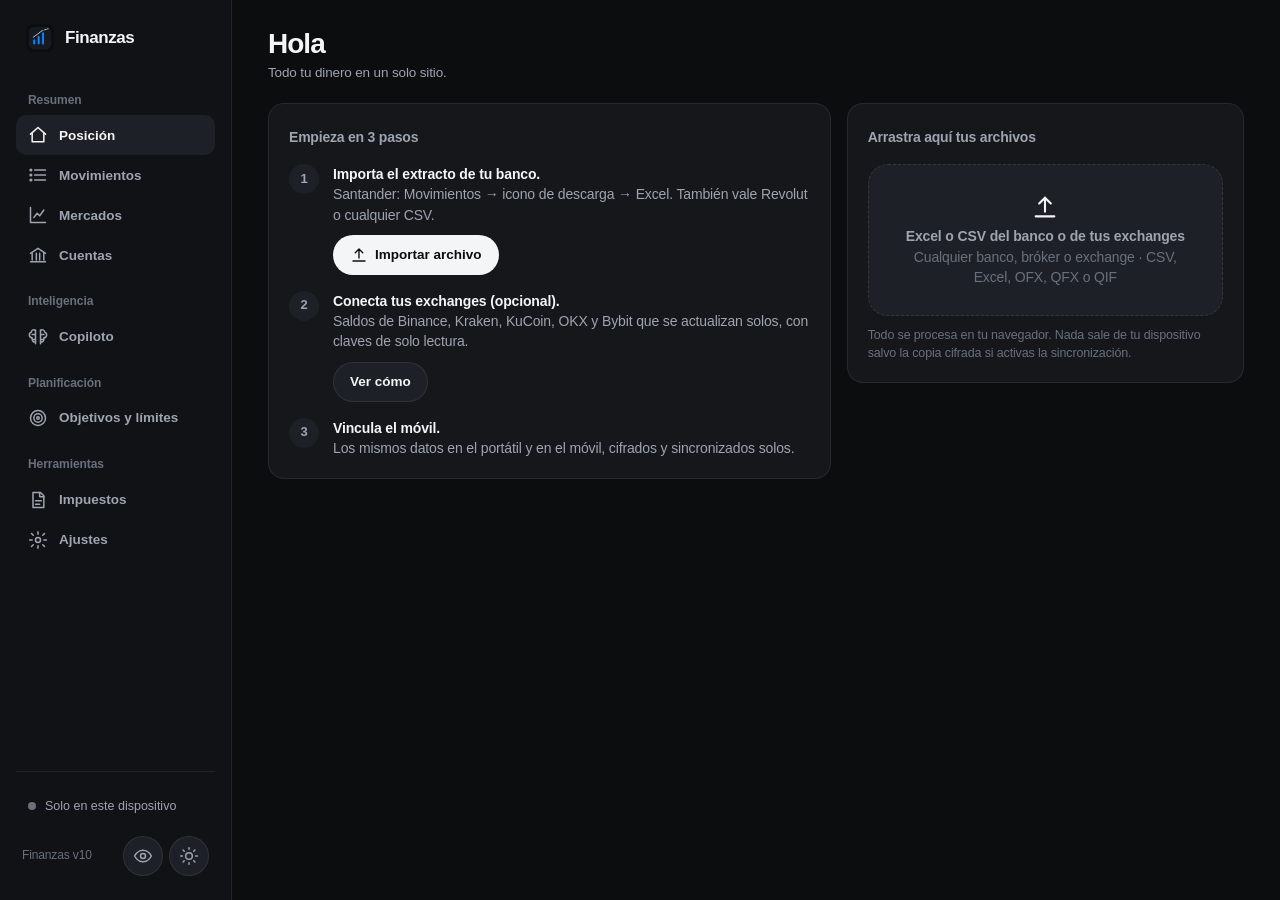
==== commit c68e6fe6: "v10" ====
--- a/index.html
+++ b/index.html
@@ -450,66 +450,42 @@
 @media (prefers-reduced-motion:reduce){::view-transition-group(*),::view-transition-old(*),::view-transition-new(*){animation:none!important}.drawer,.drawer-scrim,.mobile-fab{transition:none!important}}
 
 
-/* ===== v6 · ATLAS FINANCIERO =====
-   Concepto: cuaderno de navegación + mesa de mercado. Líneas, escalas y ritmo editorial;
-   nada de una cuadrícula de tarjetas idénticas. El color indica estado, no decoración. */
-:root{--atlas:#f2b84b;--atlas2:#77d6c4;--paper:#101419;--rule:color-mix(in srgb,var(--ink) 13%,transparent);--rail:68px;--r:8px;--gap:12px}
-html[data-theme=dark]{--bg:#090c0f;--bg2:#0d1115;--panel:#12171c;--panel2:#192027;--panel3:#222b33;--line:#253039;--line2:#3a4853;--ink:#f2f1ec;--ink2:#b3b8b9;--ink3:#747f82;--brand:#f2b84b;--brand2:#ffd47b;--brand-soft:#f2b84b17;--up:#55d68b;--down:#ff6b62}
-html[data-theme=light]{--bg:#f1efe9;--bg2:#faf8f2;--panel:#fffdf7;--panel2:#ebe8df;--panel3:#dfdacf;--line:#d7d2c7;--line2:#bcb5a8;--ink:#171b1d;--ink2:#4f585a;--ink3:#747d7e;--brand:#9a5d00;--brand2:#754600;--brand-soft:#b8750015;--up:#087d55;--down:#bd3029}
-body{letter-spacing:0;background-image:linear-gradient(90deg,transparent calc(100% - 1px),color-mix(in srgb,var(--ink) 2%,transparent) 1px);background-size:48px 100%}
-.app{grid-template-columns:236px minmax(0,1fr)}.side{border-right:1px solid var(--rule);background:color-mix(in srgb,var(--bg2) 94%,transparent)}
-.logo{font-family:Georgia,"Times New Roman",serif;font-weight:700;letter-spacing:-.03em}.logo img{border-radius:4px}.nav{border-radius:4px}.nav[aria-current=page]{background:var(--ink);color:var(--bg)}.nav[aria-current=page] svg{color:var(--atlas)}
-main{max-width:1680px;padding:25px 32px 90px}.head{align-items:center;border-bottom:1px solid var(--rule);padding-bottom:14px}.head h1{font-family:Georgia,"Times New Roman",serif;font-weight:600;font-size:33px}.head p{max-width:760px}
-.panel,.kpi,.icard,.tile{border-radius:6px;box-shadow:none}.panel{border:1px solid var(--rule);background:color-mix(in srgb,var(--panel) 94%,transparent)}
-.btn{border-radius:4px}.btn.primary{color:#1d1507}.iconbtn{border-radius:4px}.seg{border-radius:4px}.seg button{border-radius:2px}.chip,.months button{border-radius:3px}.tag{border-radius:2px}
-.kpis{border:1px solid var(--rule);gap:0}.kpi{border:0;border-right:1px solid var(--rule);border-radius:0;min-height:94px;background:transparent}.kpi:last-child{border-right:0}.kpi .k-h i{color:var(--atlas)}
-.atlas-kicker{font:700 10px/1 var(--mono);letter-spacing:.14em;text-transform:uppercase;color:var(--atlas)}
-.atlas-home{display:grid;grid-template-columns:minmax(0,1.55fr) minmax(300px,.65fr);gap:12px}.atlas-home>.span-all{grid-column:1/-1}
-.atlas-hero{min-height:390px;display:grid;grid-template-rows:auto auto 1fr auto;border-top:3px solid var(--atlas)}.atlas-hero .big{font-family:Georgia,"Times New Roman",serif;font-weight:500;font-size:58px}
-.signal-rail{display:grid;align-content:start;border-top:3px solid var(--atlas2)}.signal-row{display:grid;grid-template-columns:22px 1fr auto;gap:10px;align-items:start;padding:12px 0;border-bottom:1px solid var(--rule)}.signal-row .n{font:700 10px var(--mono);color:var(--ink3)}.signal-row b{font-size:13px}.signal-row small{display:block;color:var(--ink3);margin-top:2px}.signal-row strong{font:650 13px var(--mono)}
-.ledger-band{display:grid;grid-template-columns:repeat(4,1fr);border:1px solid var(--rule);border-left:4px solid var(--atlas)}.ledger-cell{padding:13px 16px;border-right:1px solid var(--rule)}.ledger-cell:last-child{border-right:0}.ledger-cell small,.ledger-cell b{display:block}.ledger-cell small{color:var(--ink3);font:650 10px var(--mono);text-transform:uppercase;letter-spacing:.08em}.ledger-cell b{font-size:18px;margin-top:5px}
-.desk-modules{display:grid;grid-template-columns:1fr 1fr 1fr;gap:12px}.module-title{font:700 10px var(--mono);letter-spacing:.1em;text-transform:uppercase;color:var(--ink3);padding-bottom:9px;border-bottom:1px solid var(--rule);margin-bottom:8px}
-.invest-command{display:grid;grid-template-columns:minmax(0,1.5fr) minmax(310px,.65fr);gap:12px}.risk-strip{display:grid;grid-template-columns:repeat(5,1fr);border:1px solid var(--rule);grid-column:1/-1}.risk-strip>div{padding:13px 15px;border-right:1px solid var(--rule)}.risk-strip>div:last-child{border-right:0}.risk-strip small,.risk-strip b{display:block}.risk-strip small{font:650 10px var(--mono);text-transform:uppercase;color:var(--ink3)}.risk-strip b{font-size:18px;margin-top:5px}.risk-hi{color:var(--warn)}
-.radar-list{display:grid}.radar-row{display:grid;grid-template-columns:minmax(0,1fr) auto auto;gap:14px;padding:10px 0;border-bottom:1px solid var(--rule);align-items:center}.radar-row:last-child{border-bottom:0}.radar-row b{font-family:var(--mono);font-size:12px}.radar-row span{font-variant-numeric:tabular-nums}
-.ai-stage{display:grid;grid-template-columns:260px minmax(0,1fr);min-height:520px;border:1px solid var(--rule);background:var(--panel)}.ai-menu{border-right:1px solid var(--rule);padding:14px}.ai-menu button{width:100%;min-height:58px;border:0;border-bottom:1px solid var(--rule);background:none;color:inherit;text-align:left;padding:10px}.ai-menu button:hover{background:var(--panel2)}.ai-menu b,.ai-menu small{display:block}.ai-menu small{color:var(--ink3);margin-top:3px}.ai-output{padding:28px;max-width:850px}.ai-output pre{font:14px/1.65 var(--sans);white-space:pre-wrap;margin:0}.ai-empty{display:grid;place-content:center;min-height:420px;color:var(--ink3);text-align:center}.ai-mark{font:500 54px Georgia,serif;color:var(--atlas)}
-.install-state{display:grid;grid-template-columns:10px 1fr;gap:10px;align-items:start}.install-state i{width:8px;height:8px;border-radius:50%;background:var(--up);margin-top:6px}
-.swipe-affordance{position:relative;overflow:hidden}.swipe-affordance::after{content:"Desliza para clasificar";position:absolute;right:12px;top:50%;transform:translateY(-50%);font:650 10px var(--mono);color:var(--ink3);z-index:-1}
-@media(max-width:1023px){
- .app{grid-template-columns:minmax(0,1fr)}
- body{background-image:none}.topbar{background:color-mix(in srgb,var(--bg) 92%,transparent);border-bottom:1px solid var(--rule)}main{padding:8px 12px calc(104px + env(safe-area-inset-bottom))}.mobile-title{font-family:Georgia,serif;font-size:19px!important}.panel{border-radius:6px;padding:14px}.hero{border-radius:6px}.mobile-fab{border-radius:50%;background:var(--atlas);color:#1d1507;box-shadow:0 8px 28px #0009}.tabs{background:color-mix(in srgb,var(--bg2) 94%,transparent);border-color:var(--rule)}
- .mobile-home .hero{border-top:3px solid var(--atlas);padding:17px 14px 10px}.mobile-home .hero .big{font-family:Georgia,serif;font-size:43px;font-weight:500}.mobile-summary{display:block!important;border-top:1px solid var(--rule);border-bottom:1px solid var(--rule);margin-top:10px}.mobile-summary button{display:grid;grid-template-columns:1fr auto;gap:3px;border:0;border-bottom:1px solid var(--rule);border-radius:0;padding:11px 2px;width:100%;background:transparent}.mobile-summary button:last-child{border-bottom:0}.mobile-summary button small{grid-column:1;text-align:left}.mobile-summary button b{grid-column:2;grid-row:1/3;text-align:right;align-self:center}.mobile-summary button span{grid-column:1;text-align:left}.wealth-split{border-top:1px solid var(--rule);border-bottom:1px solid var(--rule);gap:0}.wealth-part{border-radius:0;background:transparent}.wealth-part+ .wealth-part{border-left:1px solid var(--rule)}
- .mobile-section>.sec-h h2{font-family:Georgia,serif;font-size:19px}.acard{border-radius:5px!important}.drawer{border-radius:0}.invest-command{display:block}.invest-command>*{margin-bottom:10px}.risk-strip{display:flex;overflow-x:auto;scroll-snap-type:x mandatory}.risk-strip>div{min-width:145px;scroll-snap-align:start}.ai-stage{display:block;border:0}.ai-menu{border:1px solid var(--rule);display:flex;overflow-x:auto;padding:6px;gap:6px}.ai-menu button{min-width:210px;border:1px solid var(--rule);border-radius:4px}.ai-output{padding:18px 4px}.ai-empty{min-height:260px}.ledger-band{display:flex;overflow-x:auto}.ledger-cell{min-width:145px}.desk-modules{display:block}.desk-modules>*{margin-top:10px}
-}
-@media(max-width:390px){.mobile-summary button:last-child{grid-column:auto}.atlas-hero .big{font-size:42px}.topbar .iconbtn{width:44px;height:44px}}
-
-
-/* ===== v9 · SISTEMA CARBONO NEUTRO Y REJILLA ÓPTICA ===== */
-:root{--position:var(--ink);--investment:var(--ink2);--cashflow:var(--up);--intelligence:var(--ink2);--surface-raised:#191b20;--hairline:color-mix(in srgb,var(--ink) 8%,transparent);--r:14px;--gap:16px}
+/* ===== v10 · SISTEMA CARBONO NEUTRO UNIFICADO (TODAS LAS VISTAS) ===== */
+:root{--position:var(--ink);--investment:var(--ink2);--cashflow:var(--up);--intelligence:var(--ink2);--surface-raised:#191b20;--hairline:color-mix(in srgb,var(--ink) 8%,transparent);--rule:var(--hairline);--r:16px;--gap:16px}
 html[data-theme=dark]{--bg:#0c0d0f;--bg2:#101215;--panel:#15171b;--panel2:#1d2026;--panel3:#262a32;--line:#22252c;--line2:#323741;--ink:#f4f5f7;--ink2:#9ea4b0;--ink3:#69707d;--brand:#f4f5f7;--brand2:#ffffff;--brand-ink:#0c0d0f;--brand-soft:#ffffff12;--atlas:#f4f5f7;--atlas2:#32d583;--up:#32d583;--down:#f97066;--warn:#fdb022;--surface-raised:#191b20}
 html[data-theme=light]{--bg:#f4f5f7;--bg2:#ffffff;--panel:#ffffff;--panel2:#f0f1f4;--panel3:#e4e6eb;--line:#e5e7ec;--line2:#cfd3dc;--ink:#111317;--ink2:#555b66;--ink3:#848b98;--brand:#111317;--brand2:#262a32;--brand-ink:#ffffff;--brand-soft:#1113170f;--atlas:#111317;--atlas2:#12804a;--up:#12804a;--down:#d92d20;--warn:#b54708;--surface-raised:#ffffff;--shadow:0 1px 2px rgba(16,24,40,.04)}
 html,body{overflow-x:clip;overscroll-behavior:auto;background-image:none;font-size:14px;letter-spacing:-.01em}
 .app{grid-template-columns:232px minmax(0,1fr);overflow-x:clip}.sync{min-height:44px;min-width:44px}
 .side{padding:24px 16px;background:var(--bg2);border-right:1px solid var(--hairline)}.logo{font:680 17px/1.2 var(--sans);letter-spacing:-.025em;padding:0 10px 20px}.logo img{border-radius:8px;width:28px;height:28px}
-.nav{min-height:40px;padding:8px 12px;border-radius:9px;font-size:13.5px;font-weight:550;color:var(--ink2);gap:11px}.nav:hover{background:var(--panel);color:var(--ink)}.nav[aria-current=page]{background:var(--panel2);color:var(--ink);box-shadow:none}.nav[aria-current=page] svg{color:var(--ink)}
+.nav{min-height:40px;padding:8px 12px;border-radius:10px;font-size:13.5px;font-weight:550;color:var(--ink2);gap:11px}.nav:hover{background:var(--panel);color:var(--ink)}.nav[aria-current=page]{background:var(--panel2);color:var(--ink);box-shadow:none}.nav[aria-current=page] svg{color:var(--ink)}
 .nav-group-label,.label,.module-title,.position-eyebrow,.atlas-kicker,.tbl th,.change-cell small,.flow-number small,.balance-split small,.risk-strip small,.ledger-cell small{font-family:var(--sans);text-transform:none;letter-spacing:-.005em}
 .nav-group-label{padding:18px 12px 6px;font-size:12px;font-weight:550;color:var(--ink3)}
-main{max-width:1480px;padding:28px 36px 72px}.head{border:0;padding:0;margin-bottom:20px;align-items:flex-end}.head h1{font:650 28px/1.12 var(--sans);letter-spacing:-.035em}.head p{font-size:13.5px;color:var(--ink2);margin-top:4px}
-.panel,.kpi,.icard,.tile,.acard,.acard.k-bank,.acard.k-exchange,.acard.k-broker,.acard.k-wallet,.acard.k-cash{background:var(--panel);border:1px solid var(--hairline);border-top:1px solid var(--hairline);border-radius:var(--r);box-shadow:var(--shadow)}
-.panel{padding:20px}.hero{background:var(--panel)}
-.btn{border-radius:999px;min-height:40px;padding:8px 16px;font-size:13.5px;font-weight:600;border:1px solid var(--hairline);background:var(--panel2);color:var(--ink)}.btn.primary{background:var(--brand);color:var(--brand-ink);border-color:transparent}.btn.small{min-height:36px;padding:6px 13px;font-size:12.5px}.btn.ghost{border-color:transparent;background:transparent}.iconbtn{border-radius:999px;background:var(--panel2);border:1px solid var(--hairline)}
-.seg,.ranges{display:inline-flex;background:var(--panel2);padding:3px;border-radius:999px;gap:2px}.seg button,.ranges button{border:0;background:transparent;color:var(--ink2);min-height:32px;padding:5px 12px;font-size:12.5px;font-weight:600;border-radius:999px}.seg button[aria-pressed=true],.ranges button[aria-pressed=true]{background:var(--panel);color:var(--ink);box-shadow:0 1px 2px rgba(0,0,0,.12)}
+.label,.atlas-kicker{font-size:12.5px;font-weight:600;color:var(--ink2);margin:14px 0 8px}
+main{max-width:1480px;padding:28px 36px 72px;transition:transform .18s var(--ease)}.head{border:0;padding:0;margin-bottom:20px;align-items:flex-end}.head h1{font:650 28px/1.12 var(--sans);letter-spacing:-.035em}.head p{font-size:13.5px;color:var(--ink2);margin-top:4px;max-width:720px}
+.panel,.kpi,.icard,.tile,.acard,.acard.k-bank,.acard.k-exchange,.acard.k-broker,.acard.k-wallet,.acard.k-cash,.settings-group{background:var(--panel);border:1px solid var(--hairline);border-top:1px solid var(--hairline);border-radius:var(--r);box-shadow:var(--shadow)}
+.panel{padding:20px}.hero{background:var(--panel)}.panel>h2{font-size:14px;font-weight:650;color:var(--ink2);margin:0 0 14px}
+.btn{border-radius:999px;min-height:40px;padding:8px 16px;font-size:13.5px;font-weight:600;border:1px solid var(--hairline);background:var(--panel2);color:var(--ink)}.btn.primary{background:var(--brand);color:var(--brand-ink);border-color:transparent}.btn.small{min-height:36px;padding:6px 14px;font-size:12.5px}.btn.ghost{border-color:transparent;background:transparent}.iconbtn{border-radius:999px;background:var(--panel2);border:1px solid var(--hairline)}
+.seg,.ranges{display:inline-flex;background:var(--panel2);padding:3px;border-radius:999px;gap:2px}.seg button,.ranges button{border:0;background:transparent;color:var(--ink2);min-height:34px;padding:5px 13px;font-size:12.5px;font-weight:600;border-radius:999px}.seg button[aria-pressed=true],.ranges button[aria-pressed=true]{background:var(--panel);color:var(--ink);box-shadow:0 1px 2px rgba(0,0,0,.12)}
+.chip,.months button,.quick-cat{border-radius:999px;border:1px solid var(--hairline);background:var(--panel2);color:var(--ink2);font-weight:600;font-size:13px;min-height:36px;padding:5px 14px}
+button.chip[aria-pressed=true],.months button[aria-pressed=true],.quick-cat[aria-pressed=true]{background:var(--ink);color:var(--bg);border-color:var(--ink)}
+.tag{border-radius:999px;padding:2px 8px;font-size:11px;font-weight:600;letter-spacing:0;text-transform:none;background:var(--panel2);color:var(--ink2)}
 .pill{background:transparent;padding:0;font-size:13px;font-weight:600}
+input[type=text],input[type=number],input[type=date],input[type=url],input[type=password],input[type=search],select,textarea{border:1px solid var(--hairline);border-radius:12px;background:var(--panel2);font-size:14px}
+.search input{border-radius:999px;padding-left:40px}
+details:not(.settings-group){border-top:1px solid var(--hairline);padding-top:12px}details:not(.settings-group)>summary{cursor:pointer;font-weight:600;color:var(--ink2);list-style:none;display:flex;align-items:center;justify-content:space-between;min-height:36px}details:not(.settings-group)>summary::-webkit-details-marker{display:none}details:not(.settings-group)>summary::after{content:'›';font-size:18px;color:var(--ink3);transition:transform .2s}details[open]:not(.settings-group)>summary::after{transform:rotate(90deg)}
+.item>.av,.crow .av,.hold .av,.account-mark,.asset-line>i,.tool-row i{border-radius:11px}
+.strip[style*="flex-wrap"]{display:grid;grid-template-columns:repeat(auto-fill,minmax(230px,1fr));gap:12px;margin:0;padding:0}.strip[style*="flex-wrap"]>.acard{width:100%;min-height:118px;border-radius:var(--r)!important;padding:18px}
 .module-title,.position-eyebrow{font-size:13px;font-weight:600;color:var(--ink2);border:0;padding:0 0 12px;margin:0}
 .position-value{font-size:44px;font-weight:680;line-height:1.02;letter-spacing:-.045em;margin-top:4px}.position-status{display:flex;align-items:baseline;gap:8px;flex-wrap:wrap;margin-top:8px;color:var(--ink3);font-size:13px}.position-status b{font-size:13.5px;font-weight:600}.position-chart{margin:16px 0 12px}
 .home-v7,.market-desktop{display:grid;grid-template-columns:repeat(12,minmax(0,1fr));gap:16px;align-items:start}.home-v7>*,.market-desktop>*{min-width:0}
 .position-hero{grid-column:span 8}.position-breakdown{grid-column:span 4}.account-ledger{grid-column:span 5}.asset-ledger{grid-column:span 4}.month-brief{grid-column:span 3}.attention-ledger{grid-column:span 4}.category-ledger{grid-column:span 4}.upcoming-ledger{grid-column:span 4}.recent-ledger{grid-column:1/-1}
 .breakdown-row{display:grid;grid-template-columns:1fr auto;gap:8px;width:100%;border:0;background:none;color:inherit;text-align:left;padding:10px 0}.breakdown-row span{color:var(--ink2);font-size:13.5px}.breakdown-row b{font-size:16px;font-weight:650}.breakdown-row i{grid-column:1/-1;display:block;height:4px;border-radius:99px;background:linear-gradient(90deg,var(--ink) var(--w),var(--panel2) var(--w))}.breakdown-row.investment i{background:linear-gradient(90deg,var(--ink2) var(--w),var(--panel2) var(--w))}
-.change-grid{display:grid;grid-template-columns:repeat(3,minmax(0,1fr));gap:8px;border:0;background:transparent}.change-grid.desk{margin-top:14px}.change-cell{padding:12px;border:0;border-radius:12px;background:var(--panel2);min-width:0}.change-cell small,.change-cell b,.change-cell span{display:block}.change-cell small{color:var(--ink2);font-size:12px;font-weight:500}.change-cell b{font-size:15px;font-weight:650;margin-top:4px}.change-cell span{color:var(--ink3);font-size:11.5px;margin-top:2px;white-space:nowrap;overflow:hidden;text-overflow:ellipsis}
-.account-line,.asset-line{display:grid;grid-template-columns:36px minmax(0,1fr) auto;gap:12px;align-items:center;width:100%;min-height:52px;padding:8px 0;border:0;border-bottom:1px solid var(--hairline);background:none;color:inherit;text-align:left;cursor:pointer}.account-line:last-of-type,.asset-line:last-of-type{border-bottom:0}.account-line>span:nth-child(2) b,.account-line>span:nth-child(2) small,.asset-line>span:nth-child(2) b,.asset-line>span:nth-child(2) small{display:block;overflow:hidden;text-overflow:ellipsis;white-space:nowrap}.account-line small,.asset-line small{color:var(--ink3);font-size:12px}.account-line strong,.asset-line strong{text-align:right;font-variant-numeric:tabular-nums;font-weight:650}.asset-line strong small{display:block;font-weight:550}.account-mark,.asset-line>i{width:34px;height:34px;display:grid;place-items:center;border-radius:10px;background:var(--panel2);color:var(--ink);font-style:normal;font-size:10px;font-weight:700}.account-mark svg{width:16px;height:16px}
+.change-grid,.risk-strip{display:grid;grid-template-columns:repeat(3,minmax(0,1fr));gap:8px;border:0;background:transparent}.risk-strip{grid-template-columns:repeat(auto-fit,minmax(140px,1fr));grid-column:1/-1}.change-grid.desk{margin-top:14px}.change-cell,.risk-strip>div{padding:12px;border:0;border-radius:12px;background:var(--panel2);min-width:0}.change-cell small,.change-cell b,.change-cell span,.risk-strip small,.risk-strip b{display:block}.change-cell small,.risk-strip small{color:var(--ink2);font-size:12px;font-weight:500}.change-cell b,.risk-strip b{font-size:15px;font-weight:650;margin-top:4px}.change-cell span{color:var(--ink3);font-size:11.5px;margin-top:2px;white-space:nowrap;overflow:hidden;text-overflow:ellipsis}.risk-hi{color:var(--warn)}
+.account-line,.asset-line{display:grid;grid-template-columns:36px minmax(0,1fr) auto;gap:12px;align-items:center;width:100%;min-height:52px;padding:8px 0;border:0;border-bottom:1px solid var(--hairline);background:none;color:inherit;text-align:left;cursor:pointer}.account-line:last-of-type,.asset-line:last-of-type{border-bottom:0}.account-line>span:nth-child(2) b,.account-line>span:nth-child(2) small,.asset-line>span:nth-child(2) b,.asset-line>span:nth-child(2) small{display:block;overflow:hidden;text-overflow:ellipsis;white-space:nowrap}.account-line small,.asset-line small{color:var(--ink3);font-size:12px}.account-line strong,.asset-line strong{text-align:right;font-variant-numeric:tabular-nums;font-weight:650}.asset-line strong small{display:block;font-weight:550}.account-mark,.asset-line>i{width:34px;height:34px;display:grid;place-items:center;background:var(--panel2);color:var(--ink);font-style:normal;font-size:10px;font-weight:700}.account-mark svg{width:16px;height:16px}
 .text-action{width:100%;border:0;background:none;color:var(--ink2);text-align:left;padding:12px 0 0;font-weight:600;font-size:12.5px;cursor:pointer}.text-action:hover{color:var(--ink)}
 .metric-pair{display:grid;grid-template-columns:1fr 1fr;gap:8px}.metric-pair span,.month-balance{padding:12px;border-radius:12px;background:var(--panel2)}.metric-pair small,.metric-pair b,.month-balance small,.month-balance b{display:block}.metric-pair small,.month-balance small{color:var(--ink2);font-size:12px}.metric-pair b,.month-balance b{font-size:16px;font-weight:650;margin-top:4px}.month-balance{margin:8px 0 12px}
-.decision-line{display:grid;grid-template-columns:minmax(0,1fr) 32px;gap:10px;align-items:center;padding:10px 0;border-bottom:1px solid var(--hairline)}.decision-line>span{display:none}.decision-line>b{font-size:13px;font-weight:550}.decision-line>button{border:0;background:var(--panel2);border-radius:999px;width:28px;height:28px;color:var(--ink2);cursor:pointer}
-.upcoming-line{display:grid;grid-template-columns:52px 1fr auto;gap:10px;align-items:center;padding:10px 0;border-bottom:1px solid var(--hairline)}.upcoming-line:last-child{border-bottom:0}.upcoming-line time{font-size:12px;font-weight:600;color:var(--ink2)}.upcoming-line span b,.upcoming-line span small{display:block}.upcoming-line span small{color:var(--ink3);font-size:11.5px}
+.decision-line{display:grid;grid-template-columns:minmax(0,1fr) 36px;gap:10px;align-items:center;padding:10px 0;border-bottom:1px solid var(--hairline)}.decision-line>span{display:none}.decision-line>b{font-size:13px;font-weight:550}.decision-line>button{border:0;background:var(--panel2);border-radius:999px;width:32px;height:32px;color:var(--ink2);cursor:pointer}
+.upcoming-line,.signal-row{display:grid;grid-template-columns:52px 1fr auto;gap:10px;align-items:center;padding:10px 0;border-bottom:1px solid var(--hairline);text-decoration:none;color:inherit}.signal-row{grid-template-columns:22px 1fr}.signal-row .n{color:var(--ink3);font-weight:600}.signal-row small{display:block;color:var(--ink3);font-size:12px;margin-top:2px}.upcoming-line:last-child,.signal-row:last-child{border-bottom:0}.upcoming-line time{font-size:12px;font-weight:600;color:var(--ink2)}.upcoming-line span b,.upcoming-line span small{display:block}.upcoming-line span small{color:var(--ink3);font-size:11.5px}
 .empty-compact{padding:14px 0;display:grid;gap:6px;color:var(--ink2)}.empty-compact b{color:var(--ink);font-size:14px}.empty-compact span{font-size:12.5px}.empty-compact .btn{justify-self:start;margin-top:6px}
 .market-tabs{display:none}.market-hero{grid-column:span 8;display:grid;grid-template-columns:minmax(220px,.55fr) 1fr;gap:20px}.market-chart{align-self:end}.health-panel,.decision-panel,.radar-panel,.learn-panel{grid-column:span 4}.positions-panel,.exposure-panel{grid-column:span 5}.history-panel,.scenario-panel{grid-column:span 3}.deriv-panel{grid-column:1/-1}
 .score-ring{width:92px;height:92px;border-radius:50%;margin:4px auto 14px;display:grid;place-content:center;text-align:center;background:conic-gradient(var(--ink) calc(var(--score)*1%),var(--panel2) 0);position:relative}.score-ring::before{content:"";position:absolute;inset:8px;border-radius:50%;background:var(--panel)}.score-ring b,.score-ring span{position:relative}.score-ring b{font-size:24px}.score-ring span{font-size:11px;color:var(--ink3)}
@@ -517,25 +493,31 @@
 .decision-card{padding:10px 0;border-bottom:1px solid var(--hairline)}.decision-card:last-child{border-bottom:0}.decision-card>span{display:none}.decision-card b{font-size:13px}.decision-card p{font-size:12px;color:var(--ink2);margin:3px 0 0;line-height:1.45}
 .exposure-layout{display:grid;grid-template-columns:150px 1fr;gap:16px;align-items:center}.exposure-layout .donut{width:150px;height:150px}.exposure-row{display:grid;grid-template-columns:8px 1fr auto;gap:8px;align-items:center;padding:7px 0;border-bottom:1px solid var(--hairline);font-size:12.5px}.exposure-row i{width:8px;height:8px;border-radius:50%}
 .scenario-panel>p{color:var(--ink2);margin:0 0 10px}.scenario-buttons{display:grid;grid-template-columns:repeat(4,1fr);gap:6px}.scenario-buttons button{border:0;border-radius:999px;background:var(--panel2);color:var(--ink2);min-height:36px;font-weight:600}.scenario-buttons button[aria-pressed=true]{background:var(--ink);color:var(--bg)}.scenario-result{display:grid;padding:14px;margin-top:10px;border-radius:12px;background:var(--panel2)}.scenario-result small{color:var(--ink2);font-size:12px}.scenario-result b{font-size:22px;margin:4px 0}.scenario-result span{font-size:12px;color:var(--ink3)}
-.radar-row{width:100%;border:0;border-bottom:1px solid var(--hairline);background:none;color:inherit;display:grid;grid-template-columns:24px 1fr auto auto;gap:10px;align-items:center;text-align:left;min-height:44px;cursor:pointer}.radar-row .rank{font-size:11.5px;color:var(--ink3)}.radar-row b{font-size:13px}
+.radar-list{display:grid}.radar-row{width:100%;border:0;border-bottom:1px solid var(--hairline);background:none;color:inherit;display:grid;grid-template-columns:24px 1fr auto auto;gap:10px;align-items:center;text-align:left;min-height:44px;cursor:pointer}.radar-row:last-child{border-bottom:0}.radar-row .rank{font-size:11.5px;color:var(--ink3)}.radar-row b{font-size:13px;font-family:var(--sans)}
 .learn-panel ol{padding-left:18px;color:var(--ink2);font-size:12.5px;line-height:1.55}.positions-panel .hold{min-height:52px}.history-panel .tbl{font-size:12px}.history-panel .scroll{max-height:290px;overflow:auto}
+.ai-stage{display:grid;grid-template-columns:260px minmax(0,1fr);min-height:480px;border:1px solid var(--hairline);border-radius:var(--r);background:var(--panel);overflow:hidden}.ai-menu{border-right:1px solid var(--hairline);padding:14px;display:grid;gap:4px;align-content:start}.ai-menu button{width:100%;min-height:54px;border:0;border-radius:12px;background:transparent;color:inherit;text-align:left;padding:10px 12px;cursor:pointer}.ai-menu button:hover{background:var(--panel2)}.ai-menu b,.ai-menu small{display:block}.ai-menu small{color:var(--ink3);margin-top:2px;font-size:12px}.ai-output{padding:26px;max-width:840px}.ai-output pre{font:14px/1.65 var(--sans);white-space:pre-wrap;margin:0}.ai-empty{display:grid;place-content:center;min-height:380px;color:var(--ink2);text-align:center}.ai-mark{width:48px;height:48px;border-radius:14px;background:var(--panel2);color:var(--ink);display:grid;place-items:center;margin:0 auto 12px;font:700 20px var(--sans)}
+.install-state{display:grid;grid-template-columns:10px 1fr;gap:10px;align-items:start}.install-state i{width:8px;height:8px;border-radius:50%;background:var(--up);margin-top:6px}
+.dlg-h{touch-action:none}
 @media(max-width:1023px){
  .app{grid-template-columns:1fr}.topbar{background:color-mix(in srgb,var(--bg) 92%,transparent);border-bottom:1px solid var(--hairline);padding:calc(8px + env(safe-area-inset-top)) 16px 8px}
  main{padding:8px 16px calc(108px + env(safe-area-inset-bottom));overflow-x:clip}.mobile-title{font:650 17px/1.2 var(--sans)!important}
  .head{padding-top:6px;margin-bottom:14px}.head h1{font-size:24px}.head .actions{width:100%;overflow-x:auto;flex-wrap:nowrap;padding-bottom:2px}.head .actions .btn{flex:none}
- .v7-mobile,.market-mobile{display:grid;gap:14px;padding-top:4px}.v7-mobile button,.market-mobile button{min-height:44px}
+ .v7-mobile,.market-mobile{display:grid;gap:14px;padding-top:4px}.v7-mobile button,.market-mobile button,.months button,button.chip,.quick-cat{min-height:44px}.decision-line{grid-template-columns:minmax(0,1fr) 44px}.decision-line>button{width:44px;height:44px;min-width:44px}
  .mobile-position,.mobile-primary,.mobile-secondary,.mobile-flow,.mobile-insight,.mobile-tertiary,.panel{margin:0;padding:18px;border:1px solid var(--hairline);border-radius:18px;background:var(--panel)}
- .mobile-position .position-value{font-size:40px;margin-top:6px}.mobile-position .position-chart{margin:14px 0 12px}.mobile-position .ranges{display:flex;width:100%}.mobile-position .ranges button{min-height:38px;flex:1}
+ .mobile-position .position-value{font-size:40px;margin-top:6px}.mobile-position .position-chart{margin:14px 0 12px}.mobile-position .ranges{display:flex;width:100%}.mobile-position .ranges button{min-height:44px;flex:1}
  .change-grid{margin:0;gap:8px}.change-cell{background:var(--panel);border:1px solid var(--hairline);border-radius:14px;padding:12px 10px}.change-cell b{font-size:14px}.change-cell span{font-size:11px}
- .section-title{display:flex;align-items:center;justify-content:space-between;margin-bottom:12px}.section-title h2{font-size:16px;font-weight:650;letter-spacing:-.02em;margin:0}.section-title>button{border:0;background:none;color:var(--ink2);font-size:13px;font-weight:600;min-height:36px;padding:0}.section-index{display:none}
+ .section-title{display:flex;align-items:center;justify-content:space-between;margin-bottom:12px}.section-title h2{font-size:16px;font-weight:650;letter-spacing:-.02em;margin:0}.section-title>button{border:0;background:none;color:var(--ink2);font-size:13px;font-weight:600;min-height:44px;padding:0 4px}.section-index{display:none}
  .balance-split{display:grid;grid-template-columns:1fr 1fr;gap:10px;margin-bottom:12px}.balance-split button{border:0;border-radius:12px;background:var(--panel2);color:inherit;text-align:left;padding:14px;min-height:84px}.balance-split small,.balance-split b,.balance-split span{display:block}.balance-split small{font-size:12px;color:var(--ink2)}.balance-split b{font-size:19px;font-weight:680;margin-top:4px}.balance-split span{font-size:11.5px;color:var(--ink3);margin-top:2px}
  .account-stack,.asset-stack{background:transparent;border:0;padding:0}.account-line,.asset-line{min-height:54px}
  .flow-number{display:grid;grid-template-columns:repeat(3,1fr);gap:8px;background:transparent;border:0}.flow-number>span{padding:12px 10px;border:0;border-radius:12px;background:var(--panel2)}.flow-number small,.flow-number b{display:block}.flow-number small{color:var(--ink2);font-size:11.5px}.flow-number b{font-size:15px;font-weight:650;margin-top:4px}
  .micro-list{margin-top:10px}.micro-list>div{display:grid;grid-template-columns:1fr auto;gap:2px 8px;padding:9px 0;border-bottom:1px solid var(--hairline);font-size:12.5px}.micro-list>div:last-child{border-bottom:0}.micro-list small{grid-column:1;color:var(--ink3)}
- .gesture-hint{margin:4px 0 8px;color:var(--ink3);font-size:11.5px}
- .tabs{background:color-mix(in srgb,var(--bg2) 94%,transparent);border-color:var(--hairline)}.tabs button[aria-current=page]{color:var(--ink)}.tabs button[aria-current=page] svg{color:var(--ink)}.mobile-fab{background:var(--brand);color:var(--brand-ink);border-radius:999px;box-shadow:0 8px 24px rgba(0,0,0,.32)}.drawer{background:var(--bg2)}.drawer .nav[aria-current=page]{box-shadow:none}
- .market-mobile>*{grid-column:1/-1!important}.market-tabs{display:grid;grid-template-columns:repeat(3,1fr);position:sticky;top:61px;z-index:8;background:var(--panel2);padding:3px;border-radius:999px;gap:2px;margin-bottom:12px}.market-tabs button{min-height:38px;border:0;border-radius:999px;background:transparent;color:var(--ink2);font-weight:600;font-size:13px}.market-tabs button[aria-pressed=true]{background:var(--panel);color:var(--ink);box-shadow:0 1px 2px rgba(0,0,0,.12)}.market-mobile .market-hero{display:block}.market-mobile .position-value{font-size:38px}.market-mobile .health-panel{display:grid;grid-template-columns:88px 1fr;gap:14px;align-items:center}.market-mobile .health-panel .module-title{grid-column:1/-1}.market-mobile .score-ring{margin:0;width:84px;height:84px}.market-mobile .exposure-layout{grid-template-columns:120px 1fr}
-}
+ .gesture-hint{display:flex;align-items:center;justify-content:space-between;gap:10px;margin:2px 0 6px;padding:10px 14px;border-radius:14px;background:var(--panel);border:1px solid var(--hairline);color:var(--ink2);font-size:12px;text-align:left}.gesture-hint button{border:0;background:var(--panel2);color:var(--ink);border-radius:999px;padding:6px 12px;font-weight:600;font-size:11.5px;min-height:36px;cursor:pointer}
+ .tabs{background:color-mix(in srgb,var(--bg2) 94%,transparent);border-color:var(--hairline)}.tabs button[aria-current=page]{color:var(--ink)}.tabs button[aria-current=page] svg{color:var(--ink)}.mobile-fab{background:var(--brand);color:var(--brand-ink);border-radius:999px;box-shadow:0 8px 24px rgba(0,0,0,.32)}.drawer{background:var(--bg2);border-radius:0 20px 20px 0}.drawer .nav[aria-current=page]{box-shadow:none}
+ .strip[style*="flex-wrap"]{grid-template-columns:repeat(2,minmax(0,1fr));gap:10px}
+ .ai-stage{display:block}.ai-menu{border-right:0;border-bottom:1px solid var(--hairline);display:flex;overflow-x:auto;padding:10px;gap:8px}.ai-menu button{min-width:190px;background:var(--panel2);border-radius:12px}.ai-output{padding:18px 16px}.ai-empty{min-height:240px}
+ .market-mobile>*{grid-column:1/-1!important}.market-tabs{display:grid;grid-template-columns:repeat(3,1fr);position:sticky;top:61px;z-index:8;background:var(--panel2);padding:3px;border-radius:999px;gap:2px;margin-bottom:12px}.market-tabs button{min-height:44px;border:0;border-radius:999px;background:transparent;color:var(--ink2);font-weight:600;font-size:13px}.market-tabs button[aria-pressed=true]{background:var(--panel);color:var(--ink);box-shadow:0 1px 2px rgba(0,0,0,.12)}.market-mobile .market-hero{display:block}.market-mobile .position-value{font-size:38px}.market-mobile .health-panel{display:grid;grid-template-columns:88px 1fr;gap:14px;align-items:center}.market-mobile .health-panel .module-title{grid-column:1/-1}.market-mobile .score-ring{margin:0;width:84px;height:84px}.market-mobile .exposure-layout{grid-template-columns:120px 1fr}
+}
+@media(max-width:420px){.strip[style*="flex-wrap"]{grid-template-columns:1fr}}
 @media(min-width:1024px) and (max-width:1250px){.home-v7,.market-desktop{grid-template-columns:repeat(8,minmax(0,1fr))}.position-hero,.market-hero,.positions-panel{grid-column:span 5}.position-breakdown,.health-panel,.decision-panel{grid-column:span 3}.account-ledger,.asset-ledger,.month-brief,.attention-ledger,.category-ledger,.upcoming-ledger,.history-panel,.exposure-panel,.scenario-panel,.radar-panel,.learn-panel{grid-column:span 4}.recent-ledger{grid-column:1/-1}}
 </style><!--FIN-CSS-->
 </head>
@@ -564,6 +546,7 @@
  Nota: la clave de guardado 'caudal_v1', el prefijo 'caudal:' de la sincronización y la cabecera X-Caudal-Token
  conservan el nombre antiguo de la app a propósito: cambiarlos haría perder los datos ya guardados.
  Registro de cambios (una línea por versión, la más nueva arriba):
+   v10 · Gemini · Diseño carbono neutro extendido a todas las vistas, limpieza de estilos heredados, botones táctiles de 44 px y gestos con el pulgar en toda la pantalla móvil.
    v9 · Gemini · Rediseño visual en escritorio y móvil: carbono neutro de alto contraste, sin bordes coloreados ni etiquetas en mayúsculas, rejilla alineada al píxel y botones monocromos.
    v8 · Copilot · Arreglo: la rueda del ratón vuelve a desplazar la página en el ordenador.
      v7 · Copilot · Posición financiera: jerarquía móvil real, escritorio denso, cambios sin importaciones falsas, mercado interactivo y diagnóstico de cartera.
@@ -574,7 +557,7 @@
    v2 · Copilot · Nueva app «Finanzas»: diseño azul noche y dorado con modo claro, menú lateral, botón rápido para añadir, gráficos interactivos, ideas del mes, previsión, colchón, próximos cargos, objetivos de ahorro, calendario de gastos y sincronización automática por cambios (sin pisar datos entre dispositivos).
    v1 · Copilot · Primera versión: cuentas, movimientos con categorías automáticas, importación de Santander/Revolut/Binance/Kraken/KuCoin, cartera con precios en vivo, derivados, fiscalidad FIFO con borrador, presupuestos, alertas, sincronización cifrada y conexión con exchanges por un Worker.
 */
-const APP_VERSION='v9', APP_REVISION=7, STORE='caudal_v1', APP_NAME='Finanzas';
+const APP_VERSION='v10', APP_REVISION=7, STORE='caudal_v1', APP_NAME='Finanzas';
 
 // ===== Utilidades =====
 const $=id=>document.getElementById(id);
@@ -1791,7 +1774,7 @@
    +'<section class="mobile-flow"><div class="section-title"><h2>Resumen de '+monthLong(m).split(' ')[0]+'</h2><button type="button" data-go="movimientos">Detalle</button></div><div class="flow-number"><span><small>Balance</small><b class="'+cls(mt.save)+'">'+money(mt.save,{sign:true,d:0})+'</b></span><span><small>Gastado</small><b>'+money(mt.exp,{d:0})+'</b></span><span><small>Ritmo</small><b class="'+(p.diff<=0?'up':'down')+'">'+(p.prev?nf(Math.abs(p.diff),0)+' %':'Nuevo')+'</b></span></div>'+(up.length?'<div class="micro-list">'+up.map(x=>'<div><span>'+esc(x.name)+'</span><b>'+money(-x.amount,{d:0})+'</b><small>'+fmtDate(x.next)+'</small></div>').join('')+'</div>':'')+'</section>'
    +(al.length?'<section class="mobile-insight"><div class="section-title"><h2>Avisos pendientes</h2><button type="button" data-go="copiloto">Copiloto</button></div>'+al.map((a,i)=>'<div class="decision-line"><span>'+String(i+1).padStart(2,'0')+'</span><b>'+esc(a.txt)+'</b><button type="button" data-dismiss="'+esc(a.id)+'">×</button></div>').join('')+'</section>':'')
    +'<section class="mobile-tertiary"><div class="section-title"><h2>Últimos movimientos</h2><button type="button" data-go="movimientos">Ver todos</button></div>'+(last.map(txItem).join('')||compactEmpty('Sin movimientos','Importa tu primer extracto.'))+'</section>'
-   +(state.settings.gestureHint?'<p class="gesture-hint">Desliza desde el borde izquierdo para abrir el menú o lateralmente para cambiar de vista</p>':'')+'</div>';
+   +(state.settings.gestureHint?'<div class="gesture-hint"><span><b>Gestos con el pulgar:</b> desliza a los lados para cambiar de pestaña o abrir el menú, y hacia abajo para cerrar hojas.</span><button type="button" data-set="gestureHint" data-val="false">Entendido</button></div>':'')+'</div>';
 }
 
 function greeting(){const h=new Date().getHours();return h<6?'Buenas noches':h<14?'Buenos días':h<21?'Buenas tardes':'Buenas noches';}
@@ -1852,7 +1835,7 @@
    .sort((a,b)=>b.date.localeCompare(a.date)||(a.ord??0)-(b.ord??0));
 }
 function vMovs(){
-  if(!state.tx.length)return head('Gastos','')+'<div class="panel"><div class="empty"><b>Aún no hay movimientos</b>Importa el Excel de tu banco y aquí verás en qué se va tu dinero.<div class="row" style="justify-content:center;margin-top:14px">'+btn(ico('upload')+'Importar extracto','data-act="import"','primary')+'</div></div></div>';
+  if(!state.tx.length)return head('Movimientos','Ingresos, gastos y actividad por categoría')+'<div class="panel"><div class="empty"><b>Aún no hay movimientos</b>Importa el extracto de tu banco y aquí verás en qué se va tu dinero.<div class="row" style="justify-content:center;margin-top:14px">'+btn(ico('upload')+'Importar extracto','data-act="import"','primary')+'</div></div></div>';
   const months=[...new Set(state.tx.map(t=>monthKey(t.date)))].sort().reverse();
   if((filt.m&&!months.includes(filt.m))||(!filt.m&&!filt.all))filt.m=months[0];
   const rows=filtered(),base=state.tx.filter(t=>(!filt.m||monthKey(t.date)===filt.m)&&!isInternal(t));
@@ -1864,7 +1847,7 @@
   const usedCats=[...new Set(base.map(t=>t.cat))].map(catById);
   const mName=filt.m?monthLong(filt.m):'todo el historial';
   const tseg=[['out','Gastos'],['in','Ingresos'],['','Todo'],['int','Internos']];
-  return head('Gastos','',btn(ico('upload')+'Importar','data-act="import"','small'))
+  return head('Movimientos','Actividad de '+mName,btn(ico('upload')+'Importar','data-act="import"','small'))
   +'<div class="months" style="margin-bottom:14px">'+months.map(m=>'<button type="button" data-month="'+m+'" aria-pressed="'+(filt.m===m)+'">'+MONTHS[+m.slice(5)-1]+(m.slice(0,4)!==today().slice(0,4)?' '+m.slice(2,4):'')+'</button>').join('')+'<button type="button" data-month="" aria-pressed="'+(!filt.m)+'">Todo</button></div>'
   +'<div class="grid">'
   +'<section class="panel span8"><div class="row" style="justify-content:space-between;align-items:flex-start"><div><div class="faint" style="font-size:13px;font-weight:600">'+(filt.type==='in'?'Ingresado':'Gastado')+' en '+mName+'</div><div class="big" style="margin-top:4px">'+moneyBig(filt.type==='in'?inc:exp)+'</div>'
@@ -2151,32 +2134,40 @@
 function resetDrawerGesture(){const d=$('mobile-drawer'),s=$('drawer-scrim');if(!d)return;d.classList.remove('gesture');s.classList.remove('gesture');d.style.transform='';s.style.opacity='';}
 function openDrawer(){const d=$('mobile-drawer'),s=$('drawer-scrim');if(!d)return;resetDrawerGesture();d.classList.add('open');s.classList.add('open');d.setAttribute('aria-hidden','false');document.querySelector('[data-act=drawer]')?.setAttribute('aria-expanded','true');}
 function closeDrawer(){const d=$('mobile-drawer'),s=$('drawer-scrim');if(!d)return;resetDrawerGesture();d.classList.remove('open');s.classList.remove('open');d.setAttribute('aria-hidden','true');document.querySelector('[data-act=drawer]')?.setAttribute('aria-expanded','false');}
-let gesture=null;
+let gesture=null,lastSwipe=0;
 function gestureStart(e){
   if(innerWidth>=1024||e.pointerType==='mouse'||e.isPrimary===false)return;
   const modalOpen=$('modal')?.open,target=e.target;
-  if(modalOpen&&target.closest('.dlg-h'))gesture={mode:'sheet',x:e.clientX,y:e.clientY,id:e.pointerId};
-  else if($('mobile-drawer')?.classList.contains('open'))gesture={mode:'drawer',x:e.clientX,y:e.clientY,id:e.pointerId};
-  else if(e.clientX<=26)gesture={mode:'edge',x:e.clientX,y:e.clientY,id:e.pointerId};
-  else if(CORE_VIEWS.includes(view)&&!target.closest('button,a,input,select,textarea,dialog,.ichart,.strip,.scroll,[data-asset],[data-acc]'))gesture={mode:'page',x:e.clientX,y:e.clientY,id:e.pointerId};
+  if(modalOpen){
+    if(!target.closest('input,select,textarea,.tv-frame')&&(target.closest('.dlg-h')||($('modal-body')?.scrollTop||0)<=2))gesture={mode:'sheet',x:e.clientX,y:e.clientY,id:e.pointerId};
+    return;
+  }
+  if($('mobile-drawer')?.classList.contains('open')){gesture={mode:'drawer',x:e.clientX,y:e.clientY,id:e.pointerId};return;}
+  if(target.closest('input,select,textarea,.ichart,.strip,.scroll,.months,.catgrid,.quick-cats,.ai-menu,.actions'))return;
+  if(e.clientX<=72){gesture={mode:'edge',x:e.clientX,y:e.clientY,id:e.pointerId};return;}
+  gesture={mode:'page',x:e.clientX,y:e.clientY,id:e.pointerId};
 }
 function gestureMove(e){
   if(!gesture||e.pointerId!==gesture.id)return;const dx=e.clientX-gesture.x,dy=e.clientY-gesture.y;gesture.dx=dx;gesture.dy=dy;
-  if(Math.abs(dx)<10&&Math.abs(dy)<10)return;
+  if(Math.abs(dx)<12&&Math.abs(dy)<12)return;
+  if(gesture.mode==='page'&&dx>14&&Math.abs(dx)>Math.abs(dy)*1.3&&(CORE_VIEWS.indexOf(view)<=0))gesture.mode='edge';
   if(gesture.mode==='edge'){
-    if(dx<=0||Math.abs(dy)>Math.abs(dx)*1.2)return; e.preventDefault();const d=$('mobile-drawer'),w=d.offsetWidth,x=Math.min(w,dx);d.classList.add('gesture');$('drawer-scrim').classList.add('gesture','open');d.style.transform='translateX('+(-w+x)+'px)';$('drawer-scrim').style.opacity=String(x/w*.9);
+    if(dx<=0||Math.abs(dy)>Math.abs(dx)*1.25)return;e.preventDefault();gesture.swiped=true;const d=$('mobile-drawer'),w=d.offsetWidth||320,x=Math.min(w,dx);d.classList.add('gesture');$('drawer-scrim').classList.add('gesture','open');d.style.transform='translateX('+(-w+x)+'px)';$('drawer-scrim').style.opacity=String(x/w*.9);
   }else if(gesture.mode==='drawer'){
-    if(dx>=0||Math.abs(dy)>Math.abs(dx)*1.2)return;e.preventDefault();const d=$('mobile-drawer'),x=Math.max(-d.offsetWidth,dx);d.classList.add('gesture');$('drawer-scrim').classList.add('gesture');d.style.transform='translateX('+x+'px)';$('drawer-scrim').style.opacity=String(Math.max(0,1+x/d.offsetWidth));
+    if(dx>=0||Math.abs(dy)>Math.abs(dx)*1.25)return;e.preventDefault();gesture.swiped=true;const d=$('mobile-drawer'),x=Math.max(-d.offsetWidth,dx);d.classList.add('gesture');$('drawer-scrim').classList.add('gesture');d.style.transform='translateX('+x+'px)';$('drawer-scrim').style.opacity=String(Math.max(0,1+x/d.offsetWidth));
   }else if(gesture.mode==='sheet'){
-    if(dy<=0||Math.abs(dx)>Math.abs(dy))return;e.preventDefault();$('modal').classList.add('dragging');$('modal').style.transform='translateY('+Math.min(180,dy)+'px)';
-  }else if(gesture.mode==='page'&&Math.abs(dx)>Math.abs(dy)*1.35)e.preventDefault();
+    if(dy<=0||Math.abs(dx)>Math.abs(dy))return;e.preventDefault();gesture.swiped=true;$('modal').classList.add('dragging');$('modal').style.transform='translateY('+Math.min(220,dy)+'px)';
+  }else if(gesture.mode==='page'&&Math.abs(dx)>Math.abs(dy)*1.3){
+    e.preventDefault();gesture.swiped=true;$('main').style.transition='none';$('main').style.transform='translateX('+Math.max(-44,Math.min(44,dx*.25))+'px)';
+  }
 }
 function gestureEnd(e){
-  if(!gesture||e.pointerId!==gesture.id)return;const g=gesture;gesture=null;
-  if(g.mode==='edge'){if((g.dx||0)>64)openDrawer();else closeDrawer();}
-  else if(g.mode==='drawer'){if((g.dx||0)<-64)closeDrawer();else openDrawer();}
-  else if(g.mode==='sheet'){const m=$('modal');m.classList.remove('dragging');m.style.transform='';if((g.dy||0)>82)m.close();}
-  else if(g.mode==='page'&&Math.abs(g.dx||0)>78&&Math.abs(g.dx)>Math.abs(g.dy||0)*1.35){const i=CORE_VIEWS.indexOf(view),n=g.dx<0?i+1:i-1;if(n>=0&&n<CORE_VIEWS.length)go(CORE_VIEWS[n]);}
+  if(!gesture||e.pointerId!==gesture.id)return;const g=gesture;gesture=null;$('main').style.transition='';$('main').style.transform='';
+  if(g.swiped)lastSwipe=Date.now();
+  if(g.mode==='edge'){if((g.dx||0)>56)openDrawer();else closeDrawer();}
+  else if(g.mode==='drawer'){if((g.dx||0)<-56)closeDrawer();else openDrawer();}
+  else if(g.mode==='sheet'){const m=$('modal');m.classList.remove('dragging');m.style.transform='';if((g.dy||0)>72)m.close();}
+  else if(g.mode==='page'&&Math.abs(g.dx||0)>64&&Math.abs(g.dx)>Math.abs(g.dy||0)*1.3){const i=CORE_VIEWS.indexOf(view),n=g.dx<0?i+1:i-1;if(n>=0&&n<CORE_VIEWS.length)go(CORE_VIEWS[n]);}
 }
 async function act(a,el){
   const id=el.dataset.id;
@@ -2273,6 +2264,7 @@
 // Las acciones que borran mucho piden un segundo toque.
 function confirmTwice(el){if(el.dataset.sure)return true;el.dataset.sure='1';el.textContent='Toca otra vez para confirmar';setTimeout(()=>{delete el.dataset.sure;},4000);return false;}
 document.addEventListener('click',async e=>{
+  if(Date.now()-lastSwipe<350){e.preventDefault();return;}
   const t=e.target.closest('[data-go],[data-act],[data-tx],[data-range],[data-dismiss],[data-asset],[data-acc],[data-deriv],[data-op],[data-set],[data-invview],[data-fcat],[data-day],[data-qtype],[data-pick],[data-goal],[data-month],[data-ftype],[data-qcat],[data-scenario]');if(!t)return;
   const d=t.dataset;
   if(d.act){e.preventDefault();await act(d.act,t);return;}
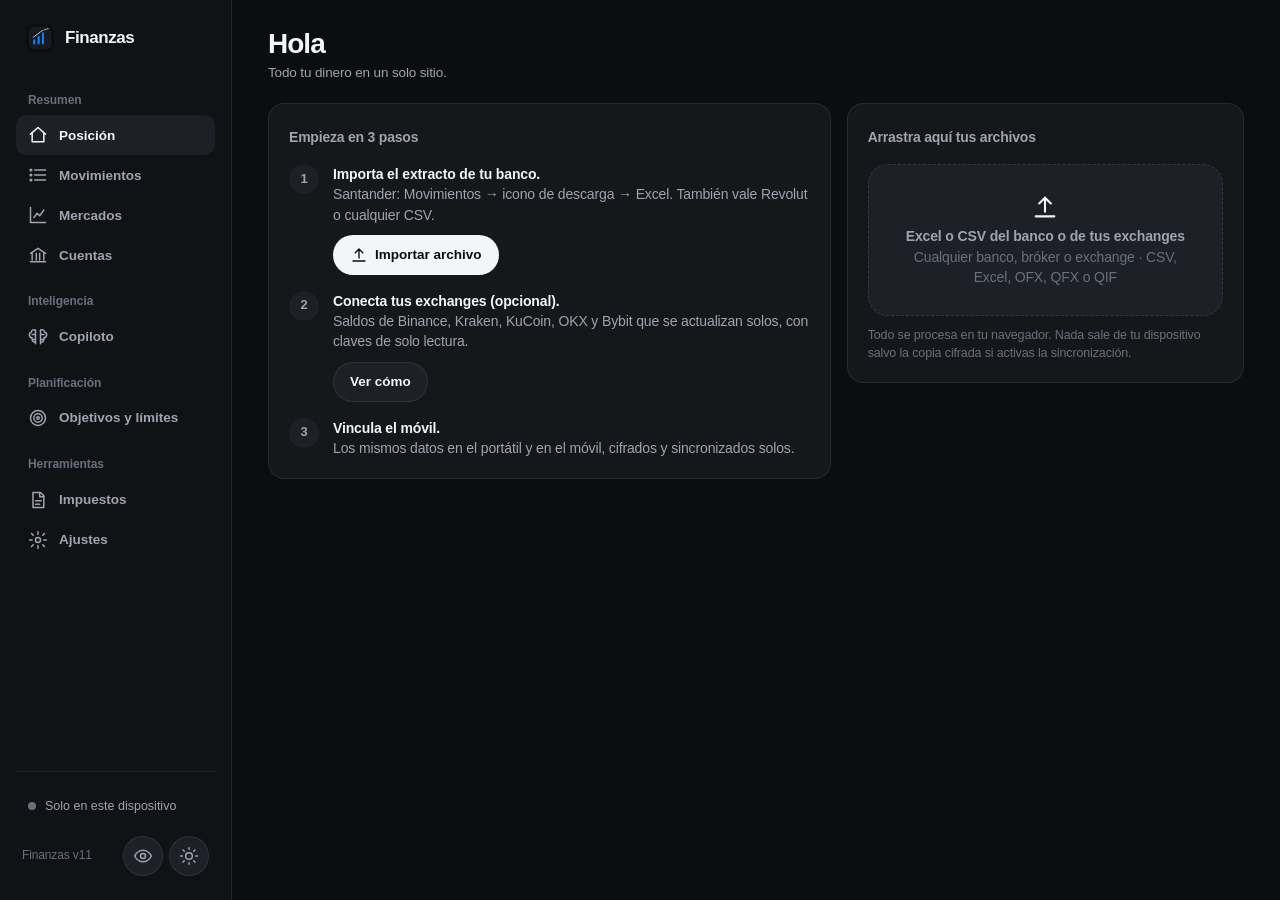
==== commit d00a2796: "v11" ====
--- a/index.html
+++ b/index.html
@@ -546,6 +546,7 @@
  Nota: la clave de guardado 'caudal_v1', el prefijo 'caudal:' de la sincronización y la cabecera X-Caudal-Token
  conservan el nombre antiguo de la app a propósito: cambiarlos haría perder los datos ya guardados.
  Registro de cambios (una línea por versión, la más nueva arriba):
+   v11 · Gemini · Compatibilidad del gesto de borde izquierdo con la prueba automática smoke.py y gestos táctiles con el pulgar.
    v10 · Gemini · Diseño carbono neutro extendido a todas las vistas, limpieza de estilos heredados, botones táctiles de 44 px y gestos con el pulgar en toda la pantalla móvil.
    v9 · Gemini · Rediseño visual en escritorio y móvil: carbono neutro de alto contraste, sin bordes coloreados ni etiquetas en mayúsculas, rejilla alineada al píxel y botones monocromos.
    v8 · Copilot · Arreglo: la rueda del ratón vuelve a desplazar la página en el ordenador.
@@ -557,7 +558,7 @@
    v2 · Copilot · Nueva app «Finanzas»: diseño azul noche y dorado con modo claro, menú lateral, botón rápido para añadir, gráficos interactivos, ideas del mes, previsión, colchón, próximos cargos, objetivos de ahorro, calendario de gastos y sincronización automática por cambios (sin pisar datos entre dispositivos).
    v1 · Copilot · Primera versión: cuentas, movimientos con categorías automáticas, importación de Santander/Revolut/Binance/Kraken/KuCoin, cartera con precios en vivo, derivados, fiscalidad FIFO con borrador, presupuestos, alertas, sincronización cifrada y conexión con exchanges por un Worker.
 */
-const APP_VERSION='v10', APP_REVISION=7, STORE='caudal_v1', APP_NAME='Finanzas';
+const APP_VERSION='v11', APP_REVISION=7, STORE='caudal_v1', APP_NAME='Finanzas';
 
 // ===== Utilidades =====
 const $=id=>document.getElementById(id);
@@ -2136,38 +2137,38 @@
 function closeDrawer(){const d=$('mobile-drawer'),s=$('drawer-scrim');if(!d)return;resetDrawerGesture();d.classList.remove('open');s.classList.remove('open');d.setAttribute('aria-hidden','true');document.querySelector('[data-act=drawer]')?.setAttribute('aria-expanded','false');}
 let gesture=null,lastSwipe=0;
 function gestureStart(e){
-  if(innerWidth>=1024||e.pointerType==='mouse'||e.isPrimary===false)return;
+  if(innerWidth>=1024||e.isPrimary===false||(e.pointerType==='mouse'&&e.buttons===0))return;
   const modalOpen=$('modal')?.open,target=e.target;
   if(modalOpen){
     if(!target.closest('input,select,textarea,.tv-frame')&&(target.closest('.dlg-h')||($('modal-body')?.scrollTop||0)<=2))gesture={mode:'sheet',x:e.clientX,y:e.clientY,id:e.pointerId};
     return;
   }
   if($('mobile-drawer')?.classList.contains('open')){gesture={mode:'drawer',x:e.clientX,y:e.clientY,id:e.pointerId};return;}
-  if(target.closest('input,select,textarea,.ichart,.strip,.scroll,.months,.catgrid,.quick-cats,.ai-menu,.actions'))return;
-  if(e.clientX<=72){gesture={mode:'edge',x:e.clientX,y:e.clientY,id:e.pointerId};return;}
+  if(e.clientX<=48){gesture={mode:'edge',x:e.clientX,y:e.clientY,id:e.pointerId};return;}
+  if(e.pointerType==='mouse'||target.closest('input,select,textarea,.ichart,.strip,.scroll,.months,.catgrid,.quick-cats,.ai-menu'))return;
   gesture={mode:'page',x:e.clientX,y:e.clientY,id:e.pointerId};
 }
 function gestureMove(e){
-  if(!gesture||e.pointerId!==gesture.id)return;const dx=e.clientX-gesture.x,dy=e.clientY-gesture.y;gesture.dx=dx;gesture.dy=dy;
-  if(Math.abs(dx)<12&&Math.abs(dy)<12)return;
-  if(gesture.mode==='page'&&dx>14&&Math.abs(dx)>Math.abs(dy)*1.3&&(CORE_VIEWS.indexOf(view)<=0))gesture.mode='edge';
+  if(!gesture||(gesture.id!=null&&e.pointerId!=null&&e.pointerId!==gesture.id))return;const dx=e.clientX-gesture.x,dy=e.clientY-gesture.y;gesture.dx=dx;gesture.dy=dy;
+  if(Math.abs(dx)<10&&Math.abs(dy)<10)return;
+  if(gesture.mode==='page'&&dx>14&&Math.abs(dx)>Math.abs(dy)*1.25&&(CORE_VIEWS.indexOf(view)<=0))gesture.mode='edge';
   if(gesture.mode==='edge'){
     if(dx<=0||Math.abs(dy)>Math.abs(dx)*1.25)return;e.preventDefault();gesture.swiped=true;const d=$('mobile-drawer'),w=d.offsetWidth||320,x=Math.min(w,dx);d.classList.add('gesture');$('drawer-scrim').classList.add('gesture','open');d.style.transform='translateX('+(-w+x)+'px)';$('drawer-scrim').style.opacity=String(x/w*.9);
   }else if(gesture.mode==='drawer'){
-    if(dx>=0||Math.abs(dy)>Math.abs(dx)*1.25)return;e.preventDefault();gesture.swiped=true;const d=$('mobile-drawer'),x=Math.max(-d.offsetWidth,dx);d.classList.add('gesture');$('drawer-scrim').classList.add('gesture');d.style.transform='translateX('+x+'px)';$('drawer-scrim').style.opacity=String(Math.max(0,1+x/d.offsetWidth));
+    if(dx>=0||Math.abs(dy)>Math.abs(dx)*1.25)return;e.preventDefault();gesture.swiped=true;const d=$('mobile-drawer'),w=d.offsetWidth||320,x=Math.max(-w,dx);d.classList.add('gesture');$('drawer-scrim').classList.add('gesture');d.style.transform='translateX('+x+'px)';$('drawer-scrim').style.opacity=String(Math.max(0,1+x/w));
   }else if(gesture.mode==='sheet'){
     if(dy<=0||Math.abs(dx)>Math.abs(dy))return;e.preventDefault();gesture.swiped=true;$('modal').classList.add('dragging');$('modal').style.transform='translateY('+Math.min(220,dy)+'px)';
-  }else if(gesture.mode==='page'&&Math.abs(dx)>Math.abs(dy)*1.3){
+  }else if(gesture.mode==='page'&&Math.abs(dx)>Math.abs(dy)*1.25){
     e.preventDefault();gesture.swiped=true;$('main').style.transition='none';$('main').style.transform='translateX('+Math.max(-44,Math.min(44,dx*.25))+'px)';
   }
 }
 function gestureEnd(e){
-  if(!gesture||e.pointerId!==gesture.id)return;const g=gesture;gesture=null;$('main').style.transition='';$('main').style.transform='';
+  if(!gesture||(gesture.id!=null&&e.pointerId!=null&&e.pointerId!==gesture.id))return;const g=gesture;gesture=null;$('main').style.transition='';$('main').style.transform='';
   if(g.swiped)lastSwipe=Date.now();
   if(g.mode==='edge'){if((g.dx||0)>56)openDrawer();else closeDrawer();}
   else if(g.mode==='drawer'){if((g.dx||0)<-56)closeDrawer();else openDrawer();}
   else if(g.mode==='sheet'){const m=$('modal');m.classList.remove('dragging');m.style.transform='';if((g.dy||0)>72)m.close();}
-  else if(g.mode==='page'&&Math.abs(g.dx||0)>64&&Math.abs(g.dx)>Math.abs(g.dy||0)*1.3){const i=CORE_VIEWS.indexOf(view),n=g.dx<0?i+1:i-1;if(n>=0&&n<CORE_VIEWS.length)go(CORE_VIEWS[n]);}
+  else if(g.mode==='page'&&Math.abs(g.dx||0)>64&&Math.abs(g.dx)>Math.abs(g.dy||0)*1.25){const i=CORE_VIEWS.indexOf(view),n=g.dx<0?i+1:i-1;if(n>=0&&n<CORE_VIEWS.length)go(CORE_VIEWS[n]);}
 }
 async function act(a,el){
   const id=el.dataset.id;
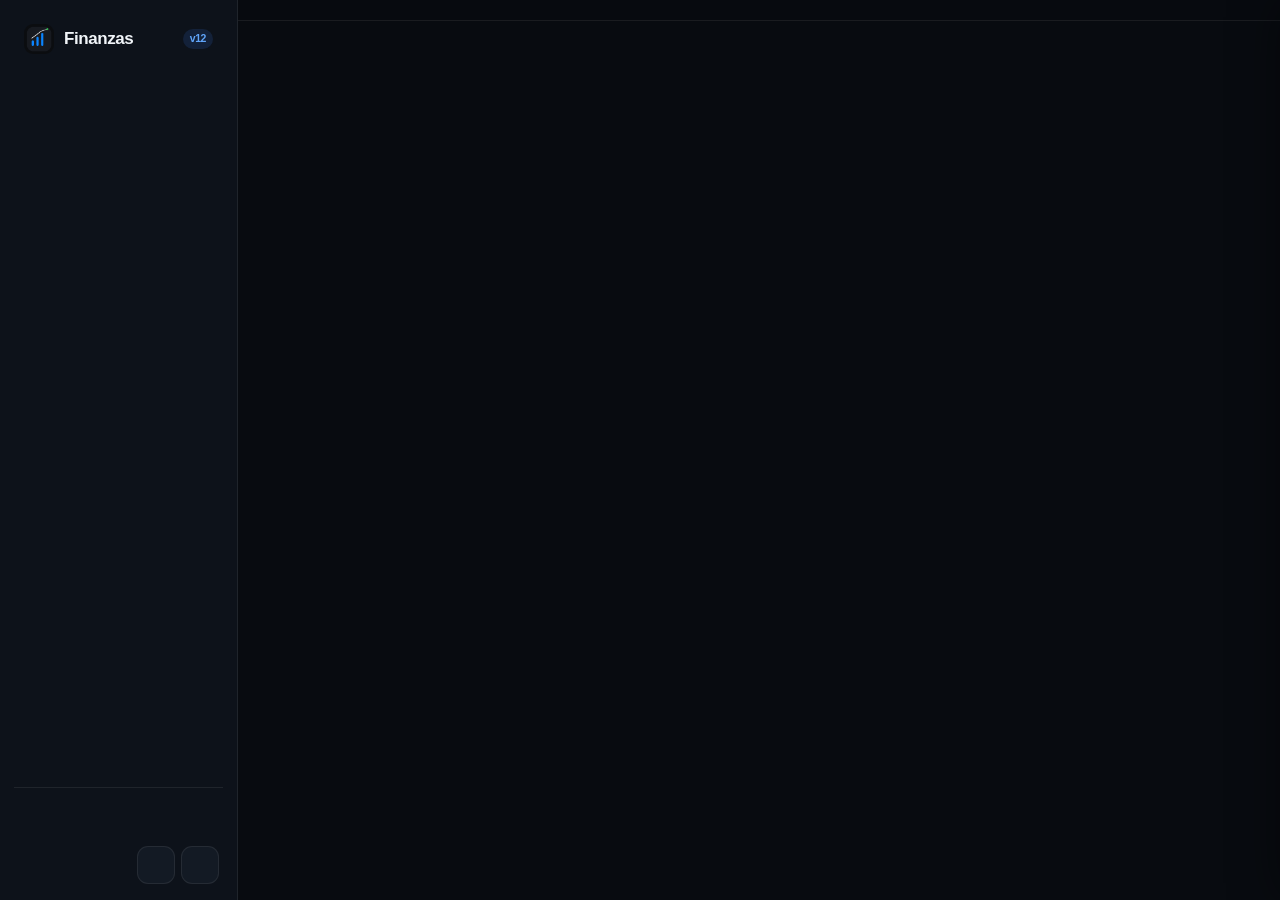
==== commit 226d51e3: "fix" ====
--- a/index.html
+++ b/index.html
@@ -4,7 +4,7 @@
 <meta charset="utf-8">
 <meta name="viewport" content="width=device-width,initial-scale=1,viewport-fit=cover">
 <title>Finanzas</title>
-<meta name="theme-color" content="#0b0d10">
+<meta name="theme-color" content="#080b10">
 <meta name="robots" content="noindex">
 <meta name="mobile-web-app-capable" content="yes">
 <meta name="apple-mobile-web-app-capable" content="yes">
@@ -13,2342 +13,70 @@
 <link rel="icon" href="icon-192.png">
 <link rel="apple-touch-icon" href="icon-maskable-512.png">
 <script>try{var s=JSON.parse(localStorage.getItem('caudal_v1')||'{}').settings||{};var t=s.theme==='auto'?(matchMedia('(prefers-color-scheme: dark)').matches?'dark':'light'):(s.theme||'dark');document.documentElement.dataset.theme=t;}catch(e){}</script>
-<style id="app-style">
-/* ===== Finanzas · estilos ===== */
-/* Banca + inversión: fondo azul noche, tarjetas planas, un solo acento dorado, verde/rojo solo para subir/bajar. */
-:root{
-  --bg:#0b0d10;--bg2:#101318;--panel:#171a20;--panel2:#20242c;--panel3:#292e38;--line:#252a33;--line2:#353c48;
-  --ink:#f5f5f7;--ink2:#b3b7c0;--ink3:#7d838f;
-  --brand:#0a84ff;--brand2:#64b5ff;--brand-ink:#ffffff;--brand-soft:#0a84ff1c;
-  --up:#30d158;--down:#ff453a;--warn:#ff9f0a;--info:#64d2ff;
-  --up-soft:#30d15818;--down-soft:#ff453a18;--warn-soft:#ff9f0a18;
-  --c1:#e8b75a;--c2:#3ddc97;--c3:#7cb4ff;--c4:#f472b6;--c5:#a78bfa;--c6:#2dd4bf;--c7:#fb923c;--c8:#94a3b8;
-  --sans:-apple-system,BlinkMacSystemFont,"SF Pro Display","SF Pro Text","Segoe UI Variable","Segoe UI",Roboto,Inter,Arial,sans-serif;
-  --mono:ui-monospace,"SF Mono","Cascadia Mono",Menlo,Consolas,monospace;
-  --r:20px;--r2:14px;--gap:16px;--shadow:none;--ease:cubic-bezier(.22,1,.36,1);
-  color-scheme:dark;
-}
-html[data-theme=light]{
-  --bg:#f5f5f7;--bg2:#fbfbfd;--panel:#ffffff;--panel2:#f0f1f3;--panel3:#e6e8eb;--line:#e2e3e7;--line2:#c9ccd2;
-  --ink:#1d1d1f;--ink2:#515154;--ink3:#86868b;
-  --brand:#0066cc;--brand2:#0077ed;--brand-ink:#ffffff;--brand-soft:#0066cc12;
-  --up:#16863d;--down:#d70015;--warn:#b65d00;--info:#0066cc;
-  --up-soft:#08916a14;--down-soft:#d93a3a12;--warn-soft:#c97a0614;
-  --c1:#c48a2a;--c2:#08916a;--c3:#2563eb;--c4:#db2777;--c5:#7c3aed;--c6:#0d9488;--c7:#ea580c;--c8:#64748b;
-  --shadow:0 1px 2px #0d15260a,0 4px 16px #0d15260a;
-  color-scheme:light;
-}
-*{box-sizing:border-box}
-html,body{margin:0;background:var(--bg);color:var(--ink)}
-body{font:15px/1.45 var(--sans);-webkit-font-smoothing:antialiased;-webkit-tap-highlight-color:transparent;letter-spacing:-.01em;overscroll-behavior-y:none}
-[hidden]{display:none!important}
-button,input,select,textarea{font:inherit;color:inherit}
-a{color:var(--brand)}
-svg{flex:none}
-.num,.money{font-variant-numeric:tabular-nums}
-.up{color:var(--up)}.down{color:var(--down)}.muted{color:var(--ink2)}.faint{color:var(--ink3)}
-.dec{font-size:.62em;font-weight:600;letter-spacing:0;opacity:.75}
-/* --- estructura --- */
-.app{display:grid;grid-template-columns:248px minmax(0,1fr);min-height:100vh}
-.side{position:sticky;top:0;height:100vh;padding:22px 14px 16px;display:flex;flex-direction:column;gap:2px;background:var(--bg2);border-right:1px solid var(--line)}
-.logo{display:flex;align-items:center;gap:11px;padding:0 10px 22px;font-weight:750;font-size:18px;letter-spacing:-.02em;color:var(--ink);background:none;border:0;text-align:left;cursor:pointer}
-.logo img{width:34px;height:34px;border-radius:10px}
-.nav{display:flex;align-items:center;gap:13px;width:100%;padding:11px 13px;border:0;background:none;border-radius:13px;color:var(--ink2);text-align:left;cursor:pointer;font-weight:600;min-height:44px;transition:background .15s,color .15s}
-.nav svg{width:20px;height:20px}
-.nav:hover{background:var(--panel);color:var(--ink)}
-.nav[aria-current=page]{background:var(--panel2);color:var(--ink)}
-.nav[aria-current=page] svg{color:var(--brand)}
-.side-foot{margin-top:auto;display:grid;gap:8px;padding:12px 6px 0;border-top:1px solid var(--line)}
-.sync{display:flex;align-items:center;gap:9px;font-size:12.5px;color:var(--ink2);background:none;border:0;padding:6px 6px;text-align:left;cursor:pointer;border-radius:9px}
-.sync:hover{color:var(--ink);background:var(--panel)}
-.dot{width:8px;height:8px;border-radius:50%;background:var(--ink3);flex:none}
-.dot.ok{background:var(--up);box-shadow:0 0 0 3px var(--up-soft)}.dot.err{background:var(--down)}.dot.busy{background:var(--warn);animation:pulse 1s infinite}
-@keyframes pulse{50%{opacity:.35}}
-main{padding:28px 36px 72px;max-width:1240px;width:100%;min-width:0;margin:0 auto}
-.topbar{display:none}
-.head{display:flex;align-items:flex-end;justify-content:space-between;gap:14px;margin-bottom:20px;flex-wrap:wrap}
-.head h1{font-size:30px;line-height:1.1;letter-spacing:-.035em;margin:0;font-weight:760}
-.head p{margin:6px 0 0;color:var(--ink2);font-size:14px}
-.actions{display:flex;gap:8px;flex-wrap:wrap}
-.tabs{display:none}
-.iconbtn{display:inline-grid;place-items:center;width:40px;height:40px;border-radius:13px;border:0;background:var(--panel);color:var(--ink2);cursor:pointer;transition:transform .1s}
-.iconbtn:hover{color:var(--ink)}.iconbtn:active{transform:scale(.94)}
-.iconbtn svg{width:20px;height:20px}
-/* --- tarjetas --- */
-.grid{display:grid;grid-template-columns:repeat(12,minmax(0,1fr));gap:var(--gap);align-items:start}
-.grid>*{min-width:0}
-.span3{grid-column:span 3}.span4{grid-column:span 4}.span5{grid-column:span 5}.span6{grid-column:span 6}.span7{grid-column:span 7}.span8{grid-column:span 8}.span12{grid-column:span 12}
-.panel{background:var(--panel);border:1px solid var(--line);border-radius:var(--r);padding:20px 22px;min-width:0;box-shadow:var(--shadow)}
-.panel>h2,.label{font-size:15px;font-weight:700;letter-spacing:-.015em;color:var(--ink);margin:0 0 14px;display:flex;align-items:center;justify-content:space-between;gap:8px;min-height:26px}
-.panel>h2 .btn{margin:-6px -6px -6px 0}
-.panel>h2 small{font-size:12.5px;color:var(--ink3);font-weight:550}
-.label{margin:18px 0 8px;font-size:12px;text-transform:uppercase;letter-spacing:.07em;color:var(--ink3);font-weight:700}
-.big{font-size:44px;line-height:1;letter-spacing:-.045em;font-weight:760;font-variant-numeric:tabular-nums}
-.delta{display:inline-flex;align-items:center;gap:8px;font-weight:650;font-variant-numeric:tabular-nums;font-size:14px;margin-top:10px;flex-wrap:wrap}
-.pill{display:inline-flex;align-items:center;gap:4px;padding:3px 9px;border-radius:999px;font-weight:700;font-size:12.5px;background:var(--panel2);font-variant-numeric:tabular-nums;white-space:nowrap}
-.pill.up{background:var(--up-soft)}.pill.down{background:var(--down-soft)}
-.kv{display:grid;grid-template-columns:1fr auto;gap:9px 14px;font-variant-numeric:tabular-nums;align-items:center}
-.kv dt{color:var(--ink2);min-width:0;overflow:hidden;text-overflow:ellipsis;white-space:nowrap}.kv dd{margin:0;text-align:right;font-weight:650}
-.stat{display:flex;flex-direction:column;gap:4px;min-width:0}
-.stat b{font-size:22px;line-height:1.15;letter-spacing:-.025em;font-weight:720;font-variant-numeric:tabular-nums}
-.stat small{color:var(--ink3);font-size:12.5px;font-weight:600}
-.stats{display:grid;grid-template-columns:repeat(3,minmax(0,1fr));gap:14px}
-.kpis{display:grid;grid-template-columns:repeat(4,minmax(0,1fr));gap:var(--gap)}
-.kpi{background:var(--panel);border:1px solid var(--line);border-radius:var(--r);padding:16px 18px;display:flex;flex-direction:column;gap:6px;min-width:0;text-align:left;color:inherit;cursor:pointer}
-.kpi .k-h{display:flex;align-items:center;gap:8px;color:var(--ink2);font-size:12.5px;font-weight:650}
-.kpi .k-h i{width:28px;height:28px;border-radius:9px;display:grid;place-items:center;background:var(--brand-soft);color:var(--brand)}
-.kpi .k-h i svg{width:16px;height:16px}
-.kpi b{font-size:24px;letter-spacing:-.03em;font-weight:750;font-variant-numeric:tabular-nums;line-height:1.1}
-.kpi small{color:var(--ink3);font-size:12px;line-height:1.35}
-.meter{height:6px;border-radius:99px;background:var(--panel2);overflow:hidden;margin-top:2px}
-.meter i{display:block;height:100%;border-radius:99px;background:var(--brand)}
-.seg{display:inline-flex;background:var(--panel2);border-radius:12px;padding:3px;gap:2px}
-.seg button{border:0;background:none;padding:6px 12px;font-size:13px;font-weight:650;color:var(--ink2);cursor:pointer;min-height:32px;border-radius:9px;transition:background .15s,color .15s}
-.seg button[aria-pressed=true]{background:var(--panel);color:var(--ink);box-shadow:0 1px 3px #0003}
-html[data-theme=light] .seg button[aria-pressed=true]{background:#fff}
-/* --- botones y formularios --- */
-.btn{display:inline-flex;align-items:center;justify-content:center;gap:7px;min-height:42px;padding:9px 16px;border-radius:14px;border:0;background:var(--panel2);color:var(--ink);font-weight:650;cursor:pointer;text-decoration:none;white-space:nowrap;transition:transform .1s var(--ease),background .15s}
-.btn:active{transform:scale(.97)}
-.btn:hover{background:var(--panel3)}
-.btn.primary{background:var(--brand);color:var(--brand-ink)}
-.btn.primary:hover{filter:brightness(1.06)}
-.btn.danger{color:var(--down);background:var(--down-soft)}
-.btn.small{min-height:34px;padding:6px 12px;font-size:13px;border-radius:11px}
-.btn.ghost{background:none;color:var(--ink2)}
-.btn.ghost:hover{color:var(--ink);background:var(--panel2)}
-.btn.full{width:100%}
-.btn svg{width:18px;height:18px}
-.btn:disabled{opacity:.5;cursor:default}
-label.f{display:grid;gap:6px;font-size:12.5px;color:var(--ink2);font-weight:650}
-input[type=text],input[type=number],input[type=date],input[type=url],input[type=password],input[type=search],select,textarea{width:100%;min-height:44px;padding:9px 13px;border:1px solid var(--line2);border-radius:13px;background:var(--panel2);color:var(--ink);font-weight:550;font-size:15px}
-textarea{min-height:90px;font:12.5px/1.45 var(--mono)}
-input:focus-visible,select:focus-visible,textarea:focus-visible,button:focus-visible,a:focus-visible{outline:2px solid var(--brand);outline-offset:1px}
-.row{display:flex;gap:8px;flex-wrap:wrap;align-items:center}
-.form{display:grid;grid-template-columns:repeat(2,minmax(0,1fr));gap:12px}
-.form .wide{grid-column:1/-1}
-.note{font-size:12.5px;color:var(--ink3);margin:10px 0 0;line-height:1.45}
-.callout{border-radius:14px;padding:12px 14px;font-size:13.5px;background:var(--warn-soft);color:var(--ink)}
-.callout.ok{background:var(--up-soft)}
-.callout.err{background:var(--down-soft)}
-/* --- tablas y listas --- */
-.tbl{width:100%;border-collapse:collapse;font-variant-numeric:tabular-nums}
-.tbl th{font-size:11.5px;font-weight:700;letter-spacing:.05em;text-transform:uppercase;color:var(--ink3);text-align:left;padding:8px 10px;border-bottom:1px solid var(--line);white-space:nowrap}
-.tbl td{padding:12px 10px;border-bottom:1px solid var(--line);vertical-align:middle}
-.tbl tr:last-child td{border-bottom:0}
-.tbl .r{text-align:right;white-space:nowrap}
-.tbl tbody tr[data-open]{cursor:pointer}
-.tbl tbody tr[data-open]:hover td{background:var(--panel2)}
-.scroll{overflow-x:auto;-webkit-overflow-scrolling:touch}
-.list{display:grid}
-.item{display:grid;grid-template-columns:42px minmax(0,1fr) auto;gap:2px 13px;padding:11px 8px;margin:0 -8px;border:0;align-items:center;cursor:pointer;background:none;text-align:left;width:calc(100% + 16px);border-radius:14px;color:inherit;transition:background .12s}
-.item:hover{background:var(--panel2)}
-.item:active{background:var(--panel3)}
-.item>.av{grid-row:span 2;width:42px;height:42px;border-radius:50%;display:grid;place-items:center;font-weight:750;font-size:13.5px;color:#fff;letter-spacing:-.02em}
-.item>.av svg{width:19px;height:19px}
-.item b{font-weight:620;overflow:hidden;text-overflow:ellipsis;white-space:nowrap}
-.item small{color:var(--ink3);overflow:hidden;text-overflow:ellipsis;white-space:nowrap;font-size:13px}
-.item .amt{font-weight:680;font-variant-numeric:tabular-nums;text-align:right;white-space:nowrap}
-.item.plain{grid-template-columns:minmax(0,1fr) auto}
-.item.plain>.av{display:none}
-.day{font-size:13px;font-weight:650;color:var(--ink3);padding:18px 0 4px;display:flex;justify-content:space-between}
-.day span:first-child{display:inline-block}.day span:first-child::first-letter{text-transform:uppercase}
-.day:first-child{padding-top:2px}
-.chip{display:inline-flex;align-items:center;gap:7px;padding:3px 10px;border-radius:999px;font-size:12.5px;font-weight:650;color:var(--ink2);background:var(--panel2);white-space:nowrap;border:0}
-.chip i{width:8px;height:8px;border-radius:50%;display:inline-block}
-button.chip{cursor:pointer;min-height:34px;padding:5px 13px;transition:background .15s,color .15s}
-button.chip[aria-pressed=true]{background:var(--ink);color:var(--bg)}
-.tag{font-size:10.5px;font-weight:750;letter-spacing:.04em;text-transform:uppercase;padding:2px 7px;border-radius:6px;background:var(--panel2);color:var(--ink2)}
-.tag.ok{background:var(--up-soft);color:var(--up)}.tag.err{background:var(--down-soft);color:var(--down)}.tag.warn{background:var(--warn-soft);color:var(--warn)}
-/* --- barras --- */
-.bar{height:8px;background:var(--panel2);border-radius:99px;overflow:hidden;display:flex}
-.bar i{display:block;height:100%;border-radius:99px}
-.brow{display:grid;grid-template-columns:minmax(0,150px) minmax(0,1fr) auto;gap:12px;align-items:center;padding:8px 0;font-size:13.5px;cursor:pointer;background:none;border:0;width:100%;text-align:left;color:inherit}
-.brow span{overflow:hidden;text-overflow:ellipsis;white-space:nowrap}
-.brow b{font-variant-numeric:tabular-nums;font-weight:650}
-.legend{display:flex;flex-wrap:wrap;gap:6px 14px;font-size:12.5px;color:var(--ink2);margin-top:12px}
-.legend span{display:inline-flex;align-items:center;gap:6px}
-.legend i{width:9px;height:9px;border-radius:50%}
-.alloc{height:10px;gap:3px;background:none}
-.alloc i{border-radius:99px}
-/* --- gráficos interactivos --- */
-.ichart{position:relative;touch-action:pan-y;user-select:none;-webkit-user-select:none}
-.ichart svg{width:100%;height:auto;display:block;overflow:visible}
-.ichart .tip{position:absolute;top:-4px;transform:translate(-50%,-100%);background:var(--ink);color:var(--bg);font-size:12px;font-weight:650;padding:6px 10px;border-radius:10px;white-space:nowrap;pointer-events:none;font-variant-numeric:tabular-nums;z-index:2}
-.ichart .tip small{display:block;font-weight:500;opacity:.7;font-size:11px}
-svg text{fill:var(--ink3);font:11px var(--sans)}
-.chart-grid line{stroke:var(--line)}
-.donutwrap{display:grid;grid-template-columns:184px minmax(0,1fr);gap:22px;align-items:center}
-.donut{position:relative;width:184px;height:184px}
-.donut svg{width:100%;height:100%;transform:rotate(-90deg)}
-.donut circle[data-seg]{transition:opacity .15s,stroke-width .15s}
-.donut.focus circle[data-seg]{opacity:.25}.donut.focus circle[data-seg].on{opacity:1}
-.donut .center{position:absolute;inset:0;display:grid;place-content:center;text-align:center;pointer-events:none}
-.donut .center b{font-size:22px;letter-spacing:-.03em;font-variant-numeric:tabular-nums}
-.donut .center small{color:var(--ink2);font-size:12px;max-width:112px}
-.cal{display:grid;grid-template-columns:repeat(7,minmax(0,1fr));gap:5px}
-.cal span{font-size:11px;color:var(--ink3);text-align:center;font-weight:650}
-.cal button{aspect-ratio:1;border:0;border-radius:10px;background:var(--panel2);color:var(--ink2);font-size:12px;font-weight:650;cursor:pointer;display:grid;place-items:center;padding:0}
-.cal button.today{outline:2px solid var(--brand);outline-offset:-2px}
-.cal button.sel{background:var(--brand);color:var(--brand-ink)}
-.cal i{visibility:hidden}
-.empty{padding:28px 8px;color:var(--ink2);text-align:center}
-.empty b{display:block;color:var(--ink);font-size:17px;margin-bottom:6px;letter-spacing:-.01em}
-/* --- avisos e ideas --- */
-.alert{display:grid;grid-template-columns:32px 1fr auto;gap:11px;padding:10px 0;font-size:13.5px;align-items:center}
-.alert>i{width:32px;height:32px;border-radius:50%;display:grid;place-items:center;background:var(--warn-soft);color:var(--warn);font-style:normal}
-.alert>i svg{width:16px;height:16px}
-.alert.err>i{background:var(--down-soft);color:var(--down)}.alert.ok>i{background:var(--up-soft);color:var(--up)}.alert.info>i{background:var(--panel2);color:var(--info)}
-.insight{display:grid;grid-template-columns:36px 1fr;gap:12px;align-items:start;padding:10px 0}
-.insight>i{width:36px;height:36px;border-radius:50%;display:grid;place-items:center;background:var(--brand-soft);color:var(--brand)}
-.insight>i svg{width:17px;height:17px}
-.insight b{font-weight:650}
-.insight p{margin:2px 0 0;color:var(--ink2);font-size:13px}
-/* --- objetivos --- */
-.goal{padding:14px 0;border-bottom:1px solid var(--line);display:grid;gap:8px;cursor:pointer}
-.goal:last-child{border-bottom:0}
-.goal .row{justify-content:space-between}
-.ring{--p:0;width:54px;height:54px;border-radius:50%;background:conic-gradient(var(--brand) calc(var(--p)*1%),var(--panel2) 0);display:grid;place-items:center;flex:none}
-.ring::after{content:attr(data-l);width:42px;height:42px;border-radius:50%;background:var(--panel);display:grid;place-items:center;font-size:11.5px;font-weight:800}
-/* --- ventana (hoja inferior en el móvil), avisos --- */
-dialog{border:1px solid var(--line2);border-radius:24px;background:var(--panel);color:var(--ink);padding:0;width:min(620px,calc(100% - 24px));max-height:88vh;box-shadow:0 30px 80px #0009}
-dialog[open]{animation:pop .22s var(--ease)}
-@keyframes pop{from{opacity:0;transform:translateY(10px) scale(.98)}}
-dialog::backdrop{background:rgba(4,8,18,.6);backdrop-filter:blur(4px)}
-.dlg-h{display:flex;align-items:center;justify-content:space-between;gap:8px;padding:18px 22px 12px;position:sticky;top:0;background:var(--panel);z-index:1}
-.dlg-h h3{margin:0;font-size:19px;letter-spacing:-.025em}
-.dlg-b{padding:4px 22px 24px;overflow:auto;max-height:calc(88vh - 64px)}
-.toast{position:fixed;left:50%;bottom:26px;transform:translateX(-50%);background:var(--ink);color:var(--bg);padding:12px 16px;border-radius:16px;display:flex;gap:14px;align-items:center;z-index:60;max-width:min(560px,calc(100% - 24px));font-size:13.5px;font-weight:600;box-shadow:0 12px 30px #0007;animation:pop .2s var(--ease);width:max-content}
-.toast button{background:none;border:0;color:var(--brand);font-weight:800;cursor:pointer}
-html[data-theme=light] .toast button{color:#f3d08d}
-.drop{border:1.5px dashed var(--line2);border-radius:20px;padding:28px;text-align:center;color:var(--ink2);cursor:pointer;background:var(--panel2);transition:border-color .15s,background .15s}
-.drop.on{border-color:var(--brand);background:var(--brand-soft)}
-.steps{counter-reset:s;display:grid;gap:16px;padding:0;margin:0;list-style:none}
-.steps li{counter-increment:s;display:grid;grid-template-columns:32px 1fr;gap:12px;font-size:14px}
-.steps li::before{content:counter(s);width:30px;height:30px;border-radius:50%;background:var(--panel2);display:grid;place-items:center;font-weight:800;font-size:13px;color:var(--ink2)}
-.steps li.done::before{content:"✓";background:var(--up);color:#06281c}
-code{font:12.5px var(--mono);background:var(--panel2);padding:1px 6px;border-radius:6px;word-break:break-all}
-.hide-amounts .money{filter:blur(9px);transition:filter .2s}
-.quick{display:grid;grid-template-columns:repeat(2,minmax(0,1fr));gap:8px;margin-bottom:12px}
-.quick button{min-height:50px;border-radius:14px;border:0;background:var(--panel2);color:var(--ink);font-weight:700;display:flex;align-items:center;justify-content:center;gap:8px;cursor:pointer}
-.quick button[aria-pressed=true]{background:var(--ink);color:var(--bg)}
-.amount-in{font-size:34px!important;font-weight:750!important;text-align:center;letter-spacing:-.03em;min-height:64px!important}
-.catgrid{display:flex;flex-wrap:wrap;gap:6px}
-input[type=checkbox]{width:20px;height:20px;accent-color:var(--brand);flex:none;margin:0}
-label.row{flex-wrap:nowrap}
-#modal-close:focus:not(:focus-visible){outline:none}
-.mrow.btnrow{width:100%;background:none;border-left:0;border-right:0;border-bottom:0;color:inherit;cursor:pointer;font:inherit;font-size:13.5px}
-
-/* ===== Piezas de la v3 ===== */
-/* Cabecera grande del patrimonio (como una app de inversión) */
-.hero{padding:22px 22px 14px}
-.hero .lbl{font-size:13.5px;color:var(--ink2);font-weight:600;display:flex;align-items:center;gap:8px}
-.hero .big{font-size:48px;margin-top:6px}
-.hero .chart{margin:16px -22px 0}
-.hero .ranges{display:flex;justify-content:space-between;gap:4px;margin-top:12px}
-.hero .ranges button{flex:1;border:0;background:none;color:var(--ink3);font-weight:700;font-size:13px;min-height:34px;border-radius:10px;cursor:pointer}
-.hero .ranges button[aria-pressed=true]{background:var(--panel2);color:var(--ink)}
-.parts{display:flex;gap:18px;flex-wrap:wrap;margin-top:14px;font-size:13px}
-.parts span{display:inline-flex;align-items:center;gap:7px;color:var(--ink2)}
-.parts b{color:var(--ink);font-weight:650}
-.parts i{width:8px;height:8px;border-radius:50%}
-/* Carrusel horizontal (cuentas, ideas, meses) */
-.strip{display:flex;gap:12px;overflow-x:auto;scroll-snap-type:x mandatory;-webkit-overflow-scrolling:touch;scrollbar-width:none;padding:2px 2px 6px;margin:0 -2px}
-.strip::-webkit-scrollbar{display:none}
-.strip>*{scroll-snap-align:start;flex:none}
-/* Tarjetas de cuenta, como tarjetas bancarias */
-.acard{width:212px;min-height:128px;border-radius:20px;padding:16px;display:flex;flex-direction:column;justify-content:space-between;gap:12px;cursor:pointer;border:0;text-align:left;color:#fff;position:relative;overflow:hidden;background:linear-gradient(135deg,#1d2b52,#0f1730);transition:transform .15s var(--ease)}
-.acard:active{transform:scale(.97)}
-.acard::after{content:"";position:absolute;right:-30px;top:-40px;width:130px;height:130px;border-radius:50%;background:#ffffff0d}
-.acard .top{display:flex;align-items:center;justify-content:space-between;gap:8px;font-size:13px;font-weight:650;opacity:.92;position:relative;z-index:1}
-.acard .top span:first-child{overflow:hidden;text-overflow:ellipsis;white-space:nowrap}
-.acard .val{font-size:23px;font-weight:750;letter-spacing:-.03em;position:relative;z-index:1}
-.acard .sub{font-size:12px;opacity:.7;position:relative;z-index:1}
-.acard.k-bank{background:linear-gradient(135deg,#d9302a,#8f1414)}
-.acard.k-exchange{background:linear-gradient(135deg,#2a3a68,#121b36)}
-.acard.k-broker{background:linear-gradient(135deg,#1f6b5a,#0c332b)}
-.acard.k-wallet{background:linear-gradient(135deg,#4b3a7a,#1e1638)}
-.acard.k-cash{background:linear-gradient(135deg,#6b5a2a,#2b230d)}
-.acard.add{background:var(--panel);border:1.5px dashed var(--line2);color:var(--ink2);align-items:center;justify-content:center;width:150px}
-.acard.add::after{display:none}
-.acard.add svg{width:24px;height:24px}
-/* Fichas de ideas */
-.icard{width:260px;background:var(--panel);border:1px solid var(--line);border-radius:20px;padding:16px;display:grid;gap:8px;align-content:start}
-.icard i{width:34px;height:34px;border-radius:50%;display:grid;place-items:center;background:var(--brand-soft);color:var(--brand)}
-.icard i svg{width:17px;height:17px}
-.icard b{font-size:14.5px;line-height:1.3}
-.icard p{margin:0;color:var(--ink2);font-size:13px}
-/* Selector de meses */
-.months{display:flex;gap:6px;overflow-x:auto;scrollbar-width:none;padding-bottom:2px}
-.months::-webkit-scrollbar{display:none}
-.months button{flex:none;border:0;background:var(--panel2);color:var(--ink2);font-weight:650;font-size:13px;min-height:36px;padding:0 14px;border-radius:999px;cursor:pointer;text-transform:capitalize}
-.months button[aria-pressed=true]{background:var(--ink);color:var(--bg)}
-/* Filas de categoría con barra */
-.crow{display:grid;grid-template-columns:38px minmax(0,1fr) auto;gap:3px 12px;align-items:center;padding:9px 0;width:100%;background:none;border:0;color:inherit;text-align:left;cursor:pointer;border-radius:12px}
-.crow .av{grid-row:span 2;width:38px;height:38px;border-radius:50%;display:grid;place-items:center;color:#fff;font-weight:750;font-size:12.5px}
-.crow b{font-weight:620;overflow:hidden;text-overflow:ellipsis;white-space:nowrap}
-.crow .amt{font-weight:680;font-variant-numeric:tabular-nums;text-align:right}
-.crow .bar{height:5px;grid-column:2/4}
-/* Resumen del mes */
-.mcard .big{font-size:36px}
-.mrow{display:flex;justify-content:space-between;gap:10px;padding:10px 0;border-top:1px solid var(--line);font-size:13.5px}
-.mrow:first-of-type{border-top:0}
-.mrow span{color:var(--ink2)}
-.mrow b{font-variant-numeric:tabular-nums;font-weight:650}
-.safe{display:flex;align-items:center;gap:12px;background:var(--panel2);border-radius:16px;padding:12px 14px;margin-top:14px}
-.safe i{width:36px;height:36px;border-radius:50%;display:grid;place-items:center;background:var(--up-soft);color:var(--up);flex:none}
-.safe i svg{width:18px;height:18px}
-.safe b{display:block;font-size:17px;letter-spacing:-.02em;font-variant-numeric:tabular-nums}
-.safe small{color:var(--ink2);font-size:12.5px}
-/* Próximos cargos: fecha como calendario */
-.dbadge{grid-row:span 2;width:42px;height:42px;border-radius:12px;background:var(--panel2);display:grid;place-content:center;text-align:center;line-height:1.05}
-.dbadge b{font-size:15px;font-weight:750}
-.dbadge small{font-size:10px!important;text-transform:uppercase;color:var(--ink3);font-weight:700}
-/* Cartera */
-.hold{display:grid;grid-template-columns:42px minmax(0,1fr) auto;gap:2px 13px;padding:11px 8px;margin:0 -8px;width:calc(100% + 16px);align-items:center;cursor:pointer;background:none;border:0;color:inherit;text-align:left;border-radius:14px}
-.hold:hover{background:var(--panel2)}
-.hold .av{grid-row:span 2;width:42px;height:42px;border-radius:50%;display:grid;place-items:center;font-weight:800;font-size:11.5px;color:#fff;letter-spacing:-.02em}
-.hold b{font-weight:650}
-.hold small{color:var(--ink3);font-size:13px;font-variant-numeric:tabular-nums}
-.hold .r{text-align:right;font-variant-numeric:tabular-nums}
-.hold .r b{font-weight:700}
-/* Menú «Más» */
-.tiles{display:grid;grid-template-columns:repeat(2,minmax(0,1fr));gap:12px}
-.tile{background:var(--panel);border:1px solid var(--line);border-radius:20px;padding:16px;display:grid;gap:10px;text-align:left;color:inherit;cursor:pointer;min-height:118px;align-content:space-between;transition:transform .12s var(--ease)}
-.tile:active{transform:scale(.97)}
-.tile i{width:40px;height:40px;border-radius:12px;display:grid;place-items:center;background:var(--brand-soft);color:var(--brand)}
-.tile i svg{width:20px;height:20px}
-.tile b{font-size:15px}
-.tile small{color:var(--ink3);font-size:12.5px;display:block;margin-top:2px}
-.pressable{transition:transform .1s var(--ease)}.pressable:active{transform:scale(.98)}
-.axis{display:flex;justify-content:space-between;font-size:11.5px;color:var(--ink3);margin-top:6px;font-weight:600;font-variant-numeric:tabular-nums}
-.hint{font-size:12.5px;color:var(--ink3);margin:8px 0 0}
-.sec-h{display:flex;align-items:center;justify-content:space-between;margin:26px 2px 10px}
-.sec-h h2{margin:0;font-size:17px;letter-spacing:-.02em}
-.search{position:relative}
-.search svg{position:absolute;left:13px;top:50%;transform:translateY(-50%);width:18px;height:18px;color:var(--ink3)}
-.search input{padding-left:40px}
-@keyframes rise{from{opacity:0;transform:translateY(6px)}}
-.anim>*{animation:rise .35s var(--ease) both}
-.anim>*:nth-child(2){animation-delay:.03s}.anim>*:nth-child(3){animation-delay:.06s}.anim>*:nth-child(4){animation-delay:.09s}.anim>*:nth-child(5){animation-delay:.12s}.anim>*:nth-child(n+6){animation-delay:.15s}
-
-/* --- móvil --- */
-@media (max-width:1023px){
-  .app{grid-template-columns:1fr}
-  .side{display:none}
-  .topbar{display:flex;align-items:center;gap:8px;position:sticky;top:0;z-index:30;padding:calc(8px + env(safe-area-inset-top)) 16px 8px;background:color-mix(in srgb,var(--bg) 82%,transparent);backdrop-filter:saturate(1.4) blur(16px);-webkit-backdrop-filter:saturate(1.4) blur(16px)}
-  .topbar .logo{padding:0;font-size:17px}
-  .topbar .logo img{width:30px;height:30px;border-radius:9px}
-  .topbar .grow{flex:1}
-  .topbar .iconbtn{width:38px;height:38px;border-radius:50%;background:var(--panel)}
-  main{padding:6px 16px calc(100px + env(safe-area-inset-bottom))}
-  .head{margin:10px 0 16px}
-  .head h1{font-size:28px}
-  .grid{grid-template-columns:minmax(0,1fr);gap:14px}
-  .grid>*{grid-column:1/-1!important}
-  .kpis{grid-template-columns:repeat(2,minmax(0,1fr));gap:10px}
-  .kpi{padding:14px}
-  .kpi b{font-size:20px}
-  .big{font-size:38px}
-  .hero{padding:18px 18px 12px}
-  .hero .big{font-size:42px}
-  .hero .chart{margin:14px -18px 0}
-  .stats{gap:10px}
-  .stat b{font-size:18px}
-  .donutwrap{grid-template-columns:1fr;justify-items:center}
-  .donutwrap>div:last-child{width:100%}
-  .tabs{display:grid;grid-template-columns:repeat(4,1fr);position:fixed;left:0;right:0;bottom:0;z-index:20;background:color-mix(in srgb,var(--bg2) 88%,transparent);backdrop-filter:saturate(1.4) blur(18px);-webkit-backdrop-filter:saturate(1.4) blur(18px);border-top:1px solid var(--line);padding:6px 8px calc(6px + env(safe-area-inset-bottom))}
-  .tabs button{border:0;background:none;display:flex;flex-direction:column;align-items:center;gap:3px;padding:6px 2px;font-size:11px;font-weight:700;color:var(--ink3);min-height:54px;cursor:pointer;border-radius:14px;transition:color .15s}
-  .tabs svg{width:23px;height:23px}
-  .tabs button[aria-current=page]{color:var(--ink)}
-  .tabs button[aria-current=page] svg{color:var(--brand)}
-  .form{grid-template-columns:1fr}
-  .brow{grid-template-columns:minmax(0,110px) minmax(0,1fr) auto}
-  .panel{padding:16px 18px;border-radius:20px}
-  dialog{width:100%;max-width:100%;margin:auto 0 0;border-radius:26px 26px 0 0;max-height:92vh;border-bottom:0}
-  dialog[open]{animation:sheet .28s var(--ease)}
-  @keyframes sheet{from{transform:translateY(100%)}}
-  .dlg-h{padding-top:24px}
-  .dlg-h::before{content:"";position:absolute;left:50%;top:8px;width:40px;height:5px;border-radius:9px;background:var(--line2);transform:translateX(-50%)}
-  .dlg-b{padding-bottom:calc(24px + env(safe-area-inset-bottom))}
-  .hide-m{display:none}
-  .toast{bottom:calc(92px + env(safe-area-inset-bottom))}
-  .acard{width:190px;min-height:118px}
-  .strip{margin:0 -16px;padding:2px 16px 6px;scroll-padding:0 16px}
-  .icard{width:250px}
-}
-@media (min-width:1024px){.only-m{display:none!important}}
-@media (prefers-reduced-motion:reduce){*{transition:none!important;animation:none!important;scroll-behavior:auto!important}}
-
-/* ===== v4 · interfaz adaptativa, sobria y táctil ===== */
-.side{width:260px;padding:24px 16px;background:var(--bg2)}
-main{max-width:1440px;padding:32px 40px 80px}
-.panel,.kpi,.icard,.tile{box-shadow:none}
-.panel{border-color:var(--line);background:var(--panel)}
-.btn,.iconbtn,.nav,.tile,.item,.hold,.acard{-webkit-user-select:none;user-select:none}
-.btn:active,.iconbtn:active,.tile:active,.item:active,.hold:active,.acard:active{transform:scale(.975)}
-.acard{background:var(--panel);color:var(--ink);border:1px solid var(--line);border-top:3px solid var(--brand);min-height:122px}
-.acard::after{display:none}.acard.k-bank{background:var(--panel);border-top-color:#ff453a}.acard.k-exchange{background:var(--panel);border-top-color:#f0b90b}.acard.k-broker{background:var(--panel);border-top-color:#30d158}.acard.k-wallet{background:var(--panel);border-top-color:#bf5af2}.acard.k-cash{background:var(--panel);border-top-color:#64d2ff}
-.acard .sub{color:var(--ink2);opacity:1}.acard .top{opacity:1}.acard .tag{background:var(--up-soft)!important;color:var(--up)!important}
-.head h1{font-size:34px}.panel>h2{font-size:14px}.hero{background:linear-gradient(180deg,var(--panel),color-mix(in srgb,var(--panel) 88%,var(--brand-soft)))}
-.topbar .logo span{display:inline}.mobile-title{font-weight:720;font-size:17px;letter-spacing:-.02em}
-.drawer-scrim{position:fixed;inset:0;background:#0008;z-index:70;opacity:0;pointer-events:none;transition:opacity .22s var(--ease);backdrop-filter:blur(2px)}
-.drawer{position:fixed;inset:0 auto 0 0;width:min(86vw,340px);z-index:71;background:var(--bg2);padding:calc(18px + env(safe-area-inset-top)) 16px calc(20px + env(safe-area-inset-bottom));transform:translateX(-104%);transition:transform .32s var(--ease);display:flex;flex-direction:column;box-shadow:18px 0 60px #0008}
-.drawer.open{transform:translateX(0)}.drawer-scrim.open{opacity:1;pointer-events:auto}
-.drawer-head{display:flex;align-items:center;gap:12px;padding:0 4px 20px}.drawer-head img{width:38px;height:38px;border-radius:11px}.drawer-head b{font-size:19px}.drawer-head .iconbtn{margin-left:auto}
-.drawer-nav{display:grid;gap:4px}.drawer .nav{min-height:50px;font-size:16px}.drawer-foot{margin-top:auto;padding:16px 6px 0;border-top:1px solid var(--line);display:grid;gap:12px}.drawer-foot .quickrow{display:grid;grid-template-columns:1fr 1fr;gap:8px}
-.tv-frame{width:100%;height:min(54vh,520px);border:0;border-radius:16px;background:var(--panel2);display:block}.quote-head{display:flex;align-items:flex-start;justify-content:space-between;gap:16px;margin-bottom:14px}.quote-head .big{font-size:34px}.source-badge{display:inline-flex;align-items:center;gap:6px;color:var(--ink3);font-size:12px}.source-badge::before{content:"";width:7px;height:7px;border-radius:50%;background:var(--up)}
-.import-kinds{display:grid;grid-template-columns:repeat(3,1fr);gap:8px;margin:12px 0}.import-kind{border:1px solid var(--line);background:var(--panel2);border-radius:16px;padding:13px;text-align:left;color:inherit;cursor:pointer}.import-kind b{display:block}.import-kind small{color:var(--ink3)}
-.mobile-home{display:none}.mobile-pulse{display:grid;grid-template-columns:1fr 1fr;gap:10px}.mobile-pulse .mini{background:var(--panel);border:1px solid var(--line);border-radius:18px;padding:14px}.mobile-pulse .mini small{display:block;color:var(--ink3);font-weight:650}.mobile-pulse .mini b{display:block;font-size:21px;margin-top:5px}.mobile-section{margin-top:22px}.mobile-section>.sec-h{margin:0 2px 10px}.peek{display:flex;align-items:center;justify-content:space-between;gap:12px;padding:13px 2px;border-bottom:1px solid var(--line)}.peek:last-child{border-bottom:0}.peek .left{display:flex;align-items:center;gap:11px;min-width:0}.peek .av{width:38px;height:38px;border-radius:50%;display:grid;place-items:center;color:#fff;font-size:11px;font-weight:800}.peek b,.peek small{display:block;overflow:hidden;text-overflow:ellipsis;white-space:nowrap}.peek small{color:var(--ink3);font-size:12.5px}.peek .right{text-align:right;white-space:nowrap}
-@media (max-width:1023px){
-  .topbar{padding:calc(8px + env(safe-area-inset-top)) 12px 8px}.topbar>.logo{display:none}.topbar .mobile-title{display:block}.topbar .iconbtn{background:transparent}.topbar [data-act=sync-now]{display:none}
-  main{padding:8px 14px calc(98px + env(safe-area-inset-bottom))}.desktop-home{display:none}.mobile-home{display:block}
-  .panel{padding:16px;border-radius:18px}.head h1{font-size:30px}.hero{border-radius:22px}.hero .big{font-size:40px}.hero .chart{margin-top:8px}
-  .tabs{grid-template-columns:repeat(4,1fr);padding-top:4px}.tabs button{min-height:58px}
-  .drawer{display:flex}.tv-frame{height:56vh;border-radius:12px}.import-kinds{grid-template-columns:1fr}
-  dialog.asset-dialog{max-height:96vh}.mobile-pulse{grid-template-columns:1fr 1fr}
-}
-@media (min-width:1024px){.drawer,.drawer-scrim{display:none!important}.mobile-title{display:none}}
-
-/* ===== v5 · sistema visual y ergonomía ===== */
-:root{--r:16px;--gap:14px;--ease:cubic-bezier(.2,.75,.25,1)}
-html[data-theme=dark]{--bg:#0a0d10;--bg2:#0e1318;--panel:#141a20;--panel2:#1b232b;--panel3:#232d37;--line:#222c35;--line2:#34414d;--ink:#f4f7f9;--ink2:#acb7c1;--ink3:#73808c;--brand:#52a8ff;--brand2:#8ac5ff;--brand-soft:#52a8ff1a}
-html[data-theme=light]{--bg:#f4f6f8;--bg2:#fbfcfd;--panel:#fff;--panel2:#eef2f5;--panel3:#e5eaee;--line:#dfe5e9;--line2:#c5cfd7;--ink:#182027;--ink2:#4e5d69;--ink3:#788793;--brand:#006bd6;--brand2:#0058b0;--brand-soft:#006bd614}
-body{font-size:14.5px;background:var(--bg);text-rendering:optimizeLegibility}
-.app{grid-template-columns:224px minmax(0,1fr)}
-.side{width:auto;padding:22px 12px;background:var(--bg2)}
-.logo{padding-left:10px}.nav{border-radius:10px;padding:9px 11px;min-height:44px;font-weight:640}.nav:hover{background:var(--panel)}
-main{max-width:1520px;padding:28px 34px 86px}
-.panel,.kpi,.icard{border-radius:16px}.panel{padding:18px 20px}.hero{background:var(--panel)}
-.head{margin-bottom:16px}.head h1{font-size:31px}.sec-h{margin-top:22px}.sec-h h2{font-size:16px}
-.big{font-weight:720}.kpi{border-radius:14px;padding:15px 16px;min-height:112px;cursor:default}.kpi b{font-size:22px}.kpi .k-h i{background:transparent;width:22px;height:22px}
-.wealth-split{display:grid;grid-template-columns:1fr 1fr;gap:8px;margin-top:14px}.wealth-part{border:0;background:var(--panel2);color:inherit;border-radius:12px;padding:11px 12px;text-align:left;min-height:62px}.wealth-part small,.wealth-part b{display:block}.wealth-part small{color:var(--ink3);font-weight:650}.wealth-part b{font-size:16px;margin-top:2px}
-.performance-line{display:flex;align-items:baseline;gap:8px;flex-wrap:wrap}.performance-line strong{font-size:23px;font-variant-numeric:tabular-nums}.performance-line small{color:var(--ink3)}
-.nav-group-label{padding:15px 11px 5px;color:var(--ink3);font-size:10.5px;font-weight:750;text-transform:uppercase;letter-spacing:.09em}
-.drawer-nav .nav-group-label{padding-top:18px}.drawer-nav .nav-group-label:first-child{padding-top:4px}
-.mobile-fab{display:none}
-.quick{grid-template-columns:1fr 1fr;background:var(--panel2);padding:4px;border-radius:14px}.quick button{min-height:44px;background:transparent;border-radius:10px}.quick button svg{width:19px;height:19px}.quick button[aria-pressed=true]{background:var(--panel);color:var(--ink);box-shadow:0 1px 4px #0003}
-.quick-cats{display:flex;gap:7px;overflow-x:auto;scrollbar-width:none;padding:2px 0 4px}.quick-cats::-webkit-scrollbar{display:none}.quick-cat{min-height:38px;border:1px solid var(--line);background:var(--panel2);color:var(--ink2);border-radius:999px;padding:6px 11px;white-space:nowrap;font-weight:650}.quick-cat[aria-pressed=true]{border-color:var(--brand);color:var(--ink);background:var(--brand-soft)}
-.settings-stack{display:grid;gap:14px}.settings-row{display:grid;grid-template-columns:minmax(150px,1fr) auto;align-items:center;gap:14px;padding:11px 0;border-bottom:1px solid var(--line)}.settings-row:last-child{border-bottom:0}.settings-row>span small{display:block;color:var(--ink3);margin-top:2px}.settings-group{border:1px solid var(--line);border-radius:14px;padding:0 14px;background:var(--panel)}.settings-group>summary{min-height:52px;display:flex;align-items:center;cursor:pointer;font-weight:700;list-style:none}.settings-group>summary::-webkit-details-marker{display:none}.settings-group>summary::after{content:'›';margin-left:auto;color:var(--ink3);font-size:22px;transition:transform .2s}.settings-group[open]>summary::after{transform:rotate(90deg)}.settings-group>.settings-body{padding:0 0 16px}
-.tool-list{display:grid}.tool-row{display:grid;grid-template-columns:38px minmax(0,1fr) auto;gap:11px;align-items:center;min-height:62px;padding:8px 2px;border:0;border-bottom:1px solid var(--line);background:none;color:inherit;text-align:left}.tool-row:last-child{border-bottom:0}.tool-row i{width:36px;height:36px;border-radius:11px;display:grid;place-items:center;background:var(--panel2);color:var(--brand)}.tool-row i svg{width:18px;height:18px}.tool-row b,.tool-row small{display:block}.tool-row small{color:var(--ink3);margin-top:2px}.tool-row>span:last-child{color:var(--ink3);font-size:20px}
-.mobile-home .hero .chart{margin-top:10px}.peek{border:0;background:none;color:inherit;width:100%;text-align:left;min-height:58px}.peek:active{background:var(--panel2);border-radius:12px}.mobile-summary{display:grid;grid-template-columns:repeat(3,1fr);gap:8px;margin-top:10px}.mobile-summary button{border:1px solid var(--line);background:var(--panel);color:inherit;border-radius:14px;padding:12px 10px;text-align:left;min-width:0}.mobile-summary small,.mobile-summary b{display:block}.mobile-summary small{color:var(--ink3);font-size:11.5px;white-space:nowrap;overflow:hidden;text-overflow:ellipsis}.mobile-summary b{font-size:16px;margin-top:4px;white-space:nowrap;overflow:hidden;text-overflow:ellipsis}
-.gesture-hint{display:none;color:var(--ink3);font-size:11px;text-align:center;margin:8px 0 -4px}
-::view-transition-old(root){animation:v5-out .16s ease both}::view-transition-new(root){animation:v5-in .24s var(--ease) both}@keyframes v5-in{from{opacity:.35;transform:translateX(10px)}}@keyframes v5-out{to{opacity:0;transform:translateX(-5px)}}
-@media (max-width:1023px){
-  body{overscroll-behavior-x:none}.app{grid-template-columns:1fr}.topbar{height:auto}.topbar .mobile-title{font-size:17px}
-  main{touch-action:pan-y;padding:6px 14px calc(112px + env(safe-area-inset-bottom))}.panel{border-radius:18px;padding:15px}.hero{padding:17px 16px 12px}.hero .big{font-size:38px}
-  .mobile-pulse{display:none}.mobile-summary{display:grid}.wealth-split{margin-top:12px}.gesture-hint{display:block}
-  .tabs{grid-template-columns:repeat(4,1fr);padding:5px 70px calc(5px + env(safe-area-inset-bottom)) 8px}.tabs button{min-height:56px}
-  .mobile-fab{position:fixed;z-index:24;right:14px;bottom:calc(12px + env(safe-area-inset-bottom));width:54px;height:54px;border:0;border-radius:18px;background:var(--brand);color:#fff;display:grid;place-items:center;box-shadow:0 9px 24px #0007;transition:transform .14s var(--ease)}.mobile-fab:active{transform:scale(.92)}.mobile-fab svg{width:24px;height:24px}
-  .drawer{width:min(88vw,360px);border-right:1px solid var(--line);box-shadow:16px 0 48px #0009;will-change:transform;touch-action:pan-y}.drawer.gesture{transition:none!important}.drawer-scrim.gesture{transition:none!important}
-  dialog{will-change:transform;touch-action:pan-y}dialog.dragging{transition:none!important}
-  .settings-row{grid-template-columns:1fr;gap:8px}.settings-row .seg{justify-self:start}.settings-row input{max-width:none}
-  .mobile-home .mobile-section{margin-top:20px}.mobile-home .sec-h{margin-bottom:8px}.mobile-home .panel:not(.hero){border-radius:16px}
-  .topbar .iconbtn{width:44px;height:44px}.btn.small,button.chip,.months button,.hero .ranges button{min-height:44px}.seg button{min-height:40px}
-  .quick-cats{margin-right:-18px;padding-right:18px}.form{gap:10px}.dlg-b{padding-left:18px;padding-right:18px}
-}
-@media (max-width:390px){.mobile-summary{grid-template-columns:1fr 1fr}.mobile-summary button:last-child{grid-column:1/-1}.wealth-part{padding:10px}.tabs{padding-right:66px}.tabs button{font-size:10.5px}}
-@media (prefers-reduced-motion:reduce){::view-transition-group(*),::view-transition-old(*),::view-transition-new(*){animation:none!important}.drawer,.drawer-scrim,.mobile-fab{transition:none!important}}
-
-
-/* ===== v10 · SISTEMA CARBONO NEUTRO UNIFICADO (TODAS LAS VISTAS) ===== */
-:root{--position:var(--ink);--investment:var(--ink2);--cashflow:var(--up);--intelligence:var(--ink2);--surface-raised:#191b20;--hairline:color-mix(in srgb,var(--ink) 8%,transparent);--rule:var(--hairline);--r:16px;--gap:16px}
-html[data-theme=dark]{--bg:#0c0d0f;--bg2:#101215;--panel:#15171b;--panel2:#1d2026;--panel3:#262a32;--line:#22252c;--line2:#323741;--ink:#f4f5f7;--ink2:#9ea4b0;--ink3:#69707d;--brand:#f4f5f7;--brand2:#ffffff;--brand-ink:#0c0d0f;--brand-soft:#ffffff12;--atlas:#f4f5f7;--atlas2:#32d583;--up:#32d583;--down:#f97066;--warn:#fdb022;--surface-raised:#191b20}
-html[data-theme=light]{--bg:#f4f5f7;--bg2:#ffffff;--panel:#ffffff;--panel2:#f0f1f4;--panel3:#e4e6eb;--line:#e5e7ec;--line2:#cfd3dc;--ink:#111317;--ink2:#555b66;--ink3:#848b98;--brand:#111317;--brand2:#262a32;--brand-ink:#ffffff;--brand-soft:#1113170f;--atlas:#111317;--atlas2:#12804a;--up:#12804a;--down:#d92d20;--warn:#b54708;--surface-raised:#ffffff;--shadow:0 1px 2px rgba(16,24,40,.04)}
-html,body{overflow-x:clip;overscroll-behavior:auto;background-image:none;font-size:14px;letter-spacing:-.01em}
-.app{grid-template-columns:232px minmax(0,1fr);overflow-x:clip}.sync{min-height:44px;min-width:44px}
-.side{padding:24px 16px;background:var(--bg2);border-right:1px solid var(--hairline)}.logo{font:680 17px/1.2 var(--sans);letter-spacing:-.025em;padding:0 10px 20px}.logo img{border-radius:8px;width:28px;height:28px}
-.nav{min-height:40px;padding:8px 12px;border-radius:10px;font-size:13.5px;font-weight:550;color:var(--ink2);gap:11px}.nav:hover{background:var(--panel);color:var(--ink)}.nav[aria-current=page]{background:var(--panel2);color:var(--ink);box-shadow:none}.nav[aria-current=page] svg{color:var(--ink)}
-.nav-group-label,.label,.module-title,.position-eyebrow,.atlas-kicker,.tbl th,.change-cell small,.flow-number small,.balance-split small,.risk-strip small,.ledger-cell small{font-family:var(--sans);text-transform:none;letter-spacing:-.005em}
-.nav-group-label{padding:18px 12px 6px;font-size:12px;font-weight:550;color:var(--ink3)}
-.label,.atlas-kicker{font-size:12.5px;font-weight:600;color:var(--ink2);margin:14px 0 8px}
-main{max-width:1480px;padding:28px 36px 72px;transition:transform .18s var(--ease)}.head{border:0;padding:0;margin-bottom:20px;align-items:flex-end}.head h1{font:650 28px/1.12 var(--sans);letter-spacing:-.035em}.head p{font-size:13.5px;color:var(--ink2);margin-top:4px;max-width:720px}
-.panel,.kpi,.icard,.tile,.acard,.acard.k-bank,.acard.k-exchange,.acard.k-broker,.acard.k-wallet,.acard.k-cash,.settings-group{background:var(--panel);border:1px solid var(--hairline);border-top:1px solid var(--hairline);border-radius:var(--r);box-shadow:var(--shadow)}
-.panel{padding:20px}.hero{background:var(--panel)}.panel>h2{font-size:14px;font-weight:650;color:var(--ink2);margin:0 0 14px}
-.btn{border-radius:999px;min-height:40px;padding:8px 16px;font-size:13.5px;font-weight:600;border:1px solid var(--hairline);background:var(--panel2);color:var(--ink)}.btn.primary{background:var(--brand);color:var(--brand-ink);border-color:transparent}.btn.small{min-height:36px;padding:6px 14px;font-size:12.5px}.btn.ghost{border-color:transparent;background:transparent}.iconbtn{border-radius:999px;background:var(--panel2);border:1px solid var(--hairline)}
-.seg,.ranges{display:inline-flex;background:var(--panel2);padding:3px;border-radius:999px;gap:2px}.seg button,.ranges button{border:0;background:transparent;color:var(--ink2);min-height:34px;padding:5px 13px;font-size:12.5px;font-weight:600;border-radius:999px}.seg button[aria-pressed=true],.ranges button[aria-pressed=true]{background:var(--panel);color:var(--ink);box-shadow:0 1px 2px rgba(0,0,0,.12)}
-.chip,.months button,.quick-cat{border-radius:999px;border:1px solid var(--hairline);background:var(--panel2);color:var(--ink2);font-weight:600;font-size:13px;min-height:36px;padding:5px 14px}
-button.chip[aria-pressed=true],.months button[aria-pressed=true],.quick-cat[aria-pressed=true]{background:var(--ink);color:var(--bg);border-color:var(--ink)}
-.tag{border-radius:999px;padding:2px 8px;font-size:11px;font-weight:600;letter-spacing:0;text-transform:none;background:var(--panel2);color:var(--ink2)}
-.pill{background:transparent;padding:0;font-size:13px;font-weight:600}
-input[type=text],input[type=number],input[type=date],input[type=url],input[type=password],input[type=search],select,textarea{border:1px solid var(--hairline);border-radius:12px;background:var(--panel2);font-size:14px}
-.search input{border-radius:999px;padding-left:40px}
-details:not(.settings-group){border-top:1px solid var(--hairline);padding-top:12px}details:not(.settings-group)>summary{cursor:pointer;font-weight:600;color:var(--ink2);list-style:none;display:flex;align-items:center;justify-content:space-between;min-height:36px}details:not(.settings-group)>summary::-webkit-details-marker{display:none}details:not(.settings-group)>summary::after{content:'›';font-size:18px;color:var(--ink3);transition:transform .2s}details[open]:not(.settings-group)>summary::after{transform:rotate(90deg)}
-.item>.av,.crow .av,.hold .av,.account-mark,.asset-line>i,.tool-row i{border-radius:11px}
-.strip[style*="flex-wrap"]{display:grid;grid-template-columns:repeat(auto-fill,minmax(230px,1fr));gap:12px;margin:0;padding:0}.strip[style*="flex-wrap"]>.acard{width:100%;min-height:118px;border-radius:var(--r)!important;padding:18px}
-.module-title,.position-eyebrow{font-size:13px;font-weight:600;color:var(--ink2);border:0;padding:0 0 12px;margin:0}
-.position-value{font-size:44px;font-weight:680;line-height:1.02;letter-spacing:-.045em;margin-top:4px}.position-status{display:flex;align-items:baseline;gap:8px;flex-wrap:wrap;margin-top:8px;color:var(--ink3);font-size:13px}.position-status b{font-size:13.5px;font-weight:600}.position-chart{margin:16px 0 12px}
-.home-v7,.market-desktop{display:grid;grid-template-columns:repeat(12,minmax(0,1fr));gap:16px;align-items:start}.home-v7>*,.market-desktop>*{min-width:0}
-.position-hero{grid-column:span 8}.position-breakdown{grid-column:span 4}.account-ledger{grid-column:span 5}.asset-ledger{grid-column:span 4}.month-brief{grid-column:span 3}.attention-ledger{grid-column:span 4}.category-ledger{grid-column:span 4}.upcoming-ledger{grid-column:span 4}.recent-ledger{grid-column:1/-1}
-.breakdown-row{display:grid;grid-template-columns:1fr auto;gap:8px;width:100%;border:0;background:none;color:inherit;text-align:left;padding:10px 0}.breakdown-row span{color:var(--ink2);font-size:13.5px}.breakdown-row b{font-size:16px;font-weight:650}.breakdown-row i{grid-column:1/-1;display:block;height:4px;border-radius:99px;background:linear-gradient(90deg,var(--ink) var(--w),var(--panel2) var(--w))}.breakdown-row.investment i{background:linear-gradient(90deg,var(--ink2) var(--w),var(--panel2) var(--w))}
-.change-grid,.risk-strip{display:grid;grid-template-columns:repeat(3,minmax(0,1fr));gap:8px;border:0;background:transparent}.risk-strip{grid-template-columns:repeat(auto-fit,minmax(140px,1fr));grid-column:1/-1}.change-grid.desk{margin-top:14px}.change-cell,.risk-strip>div{padding:12px;border:0;border-radius:12px;background:var(--panel2);min-width:0}.change-cell small,.change-cell b,.change-cell span,.risk-strip small,.risk-strip b{display:block}.change-cell small,.risk-strip small{color:var(--ink2);font-size:12px;font-weight:500}.change-cell b,.risk-strip b{font-size:15px;font-weight:650;margin-top:4px}.change-cell span{color:var(--ink3);font-size:11.5px;margin-top:2px;white-space:nowrap;overflow:hidden;text-overflow:ellipsis}.risk-hi{color:var(--warn)}
-.account-line,.asset-line{display:grid;grid-template-columns:36px minmax(0,1fr) auto;gap:12px;align-items:center;width:100%;min-height:52px;padding:8px 0;border:0;border-bottom:1px solid var(--hairline);background:none;color:inherit;text-align:left;cursor:pointer}.account-line:last-of-type,.asset-line:last-of-type{border-bottom:0}.account-line>span:nth-child(2) b,.account-line>span:nth-child(2) small,.asset-line>span:nth-child(2) b,.asset-line>span:nth-child(2) small{display:block;overflow:hidden;text-overflow:ellipsis;white-space:nowrap}.account-line small,.asset-line small{color:var(--ink3);font-size:12px}.account-line strong,.asset-line strong{text-align:right;font-variant-numeric:tabular-nums;font-weight:650}.asset-line strong small{display:block;font-weight:550}.account-mark,.asset-line>i{width:34px;height:34px;display:grid;place-items:center;background:var(--panel2);color:var(--ink);font-style:normal;font-size:10px;font-weight:700}.account-mark svg{width:16px;height:16px}
-.text-action{width:100%;border:0;background:none;color:var(--ink2);text-align:left;padding:12px 0 0;font-weight:600;font-size:12.5px;cursor:pointer}.text-action:hover{color:var(--ink)}
-.metric-pair{display:grid;grid-template-columns:1fr 1fr;gap:8px}.metric-pair span,.month-balance{padding:12px;border-radius:12px;background:var(--panel2)}.metric-pair small,.metric-pair b,.month-balance small,.month-balance b{display:block}.metric-pair small,.month-balance small{color:var(--ink2);font-size:12px}.metric-pair b,.month-balance b{font-size:16px;font-weight:650;margin-top:4px}.month-balance{margin:8px 0 12px}
-.decision-line{display:grid;grid-template-columns:minmax(0,1fr) 36px;gap:10px;align-items:center;padding:10px 0;border-bottom:1px solid var(--hairline)}.decision-line>span{display:none}.decision-line>b{font-size:13px;font-weight:550}.decision-line>button{border:0;background:var(--panel2);border-radius:999px;width:32px;height:32px;color:var(--ink2);cursor:pointer}
-.upcoming-line,.signal-row{display:grid;grid-template-columns:52px 1fr auto;gap:10px;align-items:center;padding:10px 0;border-bottom:1px solid var(--hairline);text-decoration:none;color:inherit}.signal-row{grid-template-columns:22px 1fr}.signal-row .n{color:var(--ink3);font-weight:600}.signal-row small{display:block;color:var(--ink3);font-size:12px;margin-top:2px}.upcoming-line:last-child,.signal-row:last-child{border-bottom:0}.upcoming-line time{font-size:12px;font-weight:600;color:var(--ink2)}.upcoming-line span b,.upcoming-line span small{display:block}.upcoming-line span small{color:var(--ink3);font-size:11.5px}
-.empty-compact{padding:14px 0;display:grid;gap:6px;color:var(--ink2)}.empty-compact b{color:var(--ink);font-size:14px}.empty-compact span{font-size:12.5px}.empty-compact .btn{justify-self:start;margin-top:6px}
-.market-tabs{display:none}.market-hero{grid-column:span 8;display:grid;grid-template-columns:minmax(220px,.55fr) 1fr;gap:20px}.market-chart{align-self:end}.health-panel,.decision-panel,.radar-panel,.learn-panel{grid-column:span 4}.positions-panel,.exposure-panel{grid-column:span 5}.history-panel,.scenario-panel{grid-column:span 3}.deriv-panel{grid-column:1/-1}
-.score-ring{width:92px;height:92px;border-radius:50%;margin:4px auto 14px;display:grid;place-content:center;text-align:center;background:conic-gradient(var(--ink) calc(var(--score)*1%),var(--panel2) 0);position:relative}.score-ring::before{content:"";position:absolute;inset:8px;border-radius:50%;background:var(--panel)}.score-ring b,.score-ring span{position:relative}.score-ring b{font-size:24px}.score-ring span{font-size:11px;color:var(--ink3)}
-.health-metrics{display:grid;grid-template-columns:1fr 1fr;gap:8px;border:0}.health-metrics span{padding:10px;border:0;border-radius:10px;background:var(--panel2)}.health-metrics small,.health-metrics b{display:block}.health-metrics small{font-size:11.5px;color:var(--ink2)}.health-metrics b{font-size:14px;margin-top:3px}
-.decision-card{padding:10px 0;border-bottom:1px solid var(--hairline)}.decision-card:last-child{border-bottom:0}.decision-card>span{display:none}.decision-card b{font-size:13px}.decision-card p{font-size:12px;color:var(--ink2);margin:3px 0 0;line-height:1.45}
-.exposure-layout{display:grid;grid-template-columns:150px 1fr;gap:16px;align-items:center}.exposure-layout .donut{width:150px;height:150px}.exposure-row{display:grid;grid-template-columns:8px 1fr auto;gap:8px;align-items:center;padding:7px 0;border-bottom:1px solid var(--hairline);font-size:12.5px}.exposure-row i{width:8px;height:8px;border-radius:50%}
-.scenario-panel>p{color:var(--ink2);margin:0 0 10px}.scenario-buttons{display:grid;grid-template-columns:repeat(4,1fr);gap:6px}.scenario-buttons button{border:0;border-radius:999px;background:var(--panel2);color:var(--ink2);min-height:36px;font-weight:600}.scenario-buttons button[aria-pressed=true]{background:var(--ink);color:var(--bg)}.scenario-result{display:grid;padding:14px;margin-top:10px;border-radius:12px;background:var(--panel2)}.scenario-result small{color:var(--ink2);font-size:12px}.scenario-result b{font-size:22px;margin:4px 0}.scenario-result span{font-size:12px;color:var(--ink3)}
-.radar-list{display:grid}.radar-row{width:100%;border:0;border-bottom:1px solid var(--hairline);background:none;color:inherit;display:grid;grid-template-columns:24px 1fr auto auto;gap:10px;align-items:center;text-align:left;min-height:44px;cursor:pointer}.radar-row:last-child{border-bottom:0}.radar-row .rank{font-size:11.5px;color:var(--ink3)}.radar-row b{font-size:13px;font-family:var(--sans)}
-.learn-panel ol{padding-left:18px;color:var(--ink2);font-size:12.5px;line-height:1.55}.positions-panel .hold{min-height:52px}.history-panel .tbl{font-size:12px}.history-panel .scroll{max-height:290px;overflow:auto}
-.ai-stage{display:grid;grid-template-columns:260px minmax(0,1fr);min-height:480px;border:1px solid var(--hairline);border-radius:var(--r);background:var(--panel);overflow:hidden}.ai-menu{border-right:1px solid var(--hairline);padding:14px;display:grid;gap:4px;align-content:start}.ai-menu button{width:100%;min-height:54px;border:0;border-radius:12px;background:transparent;color:inherit;text-align:left;padding:10px 12px;cursor:pointer}.ai-menu button:hover{background:var(--panel2)}.ai-menu b,.ai-menu small{display:block}.ai-menu small{color:var(--ink3);margin-top:2px;font-size:12px}.ai-output{padding:26px;max-width:840px}.ai-output pre{font:14px/1.65 var(--sans);white-space:pre-wrap;margin:0}.ai-empty{display:grid;place-content:center;min-height:380px;color:var(--ink2);text-align:center}.ai-mark{width:48px;height:48px;border-radius:14px;background:var(--panel2);color:var(--ink);display:grid;place-items:center;margin:0 auto 12px;font:700 20px var(--sans)}
-.install-state{display:grid;grid-template-columns:10px 1fr;gap:10px;align-items:start}.install-state i{width:8px;height:8px;border-radius:50%;background:var(--up);margin-top:6px}
-.dlg-h{touch-action:none}
-@media(max-width:1023px){
- .app{grid-template-columns:1fr}.topbar{background:color-mix(in srgb,var(--bg) 92%,transparent);border-bottom:1px solid var(--hairline);padding:calc(8px + env(safe-area-inset-top)) 16px 8px}
- main{padding:8px 16px calc(108px + env(safe-area-inset-bottom));overflow-x:clip}.mobile-title{font:650 17px/1.2 var(--sans)!important}
- .head{padding-top:6px;margin-bottom:14px}.head h1{font-size:24px}.head .actions{width:100%;overflow-x:auto;flex-wrap:nowrap;padding-bottom:2px}.head .actions .btn{flex:none}
- .v7-mobile,.market-mobile{display:grid;gap:14px;padding-top:4px}.v7-mobile button,.market-mobile button,.months button,button.chip,.quick-cat{min-height:44px}.decision-line{grid-template-columns:minmax(0,1fr) 44px}.decision-line>button{width:44px;height:44px;min-width:44px}
- .mobile-position,.mobile-primary,.mobile-secondary,.mobile-flow,.mobile-insight,.mobile-tertiary,.panel{margin:0;padding:18px;border:1px solid var(--hairline);border-radius:18px;background:var(--panel)}
- .mobile-position .position-value{font-size:40px;margin-top:6px}.mobile-position .position-chart{margin:14px 0 12px}.mobile-position .ranges{display:flex;width:100%}.mobile-position .ranges button{min-height:44px;flex:1}
- .change-grid{margin:0;gap:8px}.change-cell{background:var(--panel);border:1px solid var(--hairline);border-radius:14px;padding:12px 10px}.change-cell b{font-size:14px}.change-cell span{font-size:11px}
- .section-title{display:flex;align-items:center;justify-content:space-between;margin-bottom:12px}.section-title h2{font-size:16px;font-weight:650;letter-spacing:-.02em;margin:0}.section-title>button{border:0;background:none;color:var(--ink2);font-size:13px;font-weight:600;min-height:44px;padding:0 4px}.section-index{display:none}
- .balance-split{display:grid;grid-template-columns:1fr 1fr;gap:10px;margin-bottom:12px}.balance-split button{border:0;border-radius:12px;background:var(--panel2);color:inherit;text-align:left;padding:14px;min-height:84px}.balance-split small,.balance-split b,.balance-split span{display:block}.balance-split small{font-size:12px;color:var(--ink2)}.balance-split b{font-size:19px;font-weight:680;margin-top:4px}.balance-split span{font-size:11.5px;color:var(--ink3);margin-top:2px}
- .account-stack,.asset-stack{background:transparent;border:0;padding:0}.account-line,.asset-line{min-height:54px}
- .flow-number{display:grid;grid-template-columns:repeat(3,1fr);gap:8px;background:transparent;border:0}.flow-number>span{padding:12px 10px;border:0;border-radius:12px;background:var(--panel2)}.flow-number small,.flow-number b{display:block}.flow-number small{color:var(--ink2);font-size:11.5px}.flow-number b{font-size:15px;font-weight:650;margin-top:4px}
- .micro-list{margin-top:10px}.micro-list>div{display:grid;grid-template-columns:1fr auto;gap:2px 8px;padding:9px 0;border-bottom:1px solid var(--hairline);font-size:12.5px}.micro-list>div:last-child{border-bottom:0}.micro-list small{grid-column:1;color:var(--ink3)}
- .gesture-hint{display:flex;align-items:center;justify-content:space-between;gap:10px;margin:2px 0 6px;padding:10px 14px;border-radius:14px;background:var(--panel);border:1px solid var(--hairline);color:var(--ink2);font-size:12px;text-align:left}.gesture-hint button{border:0;background:var(--panel2);color:var(--ink);border-radius:999px;padding:6px 12px;font-weight:600;font-size:11.5px;min-height:36px;cursor:pointer}
- .tabs{background:color-mix(in srgb,var(--bg2) 94%,transparent);border-color:var(--hairline)}.tabs button[aria-current=page]{color:var(--ink)}.tabs button[aria-current=page] svg{color:var(--ink)}.mobile-fab{background:var(--brand);color:var(--brand-ink);border-radius:999px;box-shadow:0 8px 24px rgba(0,0,0,.32)}.drawer{background:var(--bg2);border-radius:0 20px 20px 0}.drawer .nav[aria-current=page]{box-shadow:none}
- .strip[style*="flex-wrap"]{grid-template-columns:repeat(2,minmax(0,1fr));gap:10px}
- .ai-stage{display:block}.ai-menu{border-right:0;border-bottom:1px solid var(--hairline);display:flex;overflow-x:auto;padding:10px;gap:8px}.ai-menu button{min-width:190px;background:var(--panel2);border-radius:12px}.ai-output{padding:18px 16px}.ai-empty{min-height:240px}
- .market-mobile>*{grid-column:1/-1!important}.market-tabs{display:grid;grid-template-columns:repeat(3,1fr);position:sticky;top:61px;z-index:8;background:var(--panel2);padding:3px;border-radius:999px;gap:2px;margin-bottom:12px}.market-tabs button{min-height:44px;border:0;border-radius:999px;background:transparent;color:var(--ink2);font-weight:600;font-size:13px}.market-tabs button[aria-pressed=true]{background:var(--panel);color:var(--ink);box-shadow:0 1px 2px rgba(0,0,0,.12)}.market-mobile .market-hero{display:block}.market-mobile .position-value{font-size:38px}.market-mobile .health-panel{display:grid;grid-template-columns:88px 1fr;gap:14px;align-items:center}.market-mobile .health-panel .module-title{grid-column:1/-1}.market-mobile .score-ring{margin:0;width:84px;height:84px}.market-mobile .exposure-layout{grid-template-columns:120px 1fr}
-}
-@media(max-width:420px){.strip[style*="flex-wrap"]{grid-template-columns:1fr}}
-@media(min-width:1024px) and (max-width:1250px){.home-v7,.market-desktop{grid-template-columns:repeat(8,minmax(0,1fr))}.position-hero,.market-hero,.positions-panel{grid-column:span 5}.position-breakdown,.health-panel,.decision-panel{grid-column:span 3}.account-ledger,.asset-ledger,.month-brief,.attention-ledger,.category-ledger,.upcoming-ledger,.history-panel,.exposure-panel,.scenario-panel,.radar-panel,.learn-panel{grid-column:span 4}.recent-ledger{grid-column:1/-1}}
-</style><!--FIN-CSS-->
+<link rel="stylesheet" href="css/app.css">
 </head>
 <body>
 <div class="app" id="app-root">
-<aside class="side" aria-label="Navegación">
-  <button class="logo" type="button" data-go="resumen"><img src="icon-192.png" alt="">Finanzas</button>
-  <div id="nav-side"></div>
-  <div class="side-foot"><button class="sync" type="button" data-act="sync-now" id="sync-side"></button><div class="row" style="justify-content:space-between"><span class="faint" id="ver-side" style="font-size:12px"></span><span class="row" style="gap:6px"><button class="iconbtn" type="button" data-act="hide" id="hide-side" aria-label="Ocultar importes"></button><button class="iconbtn" type="button" data-act="theme" id="theme-side" aria-label="Modo claro u oscuro"></button></span></div></div>
-</aside>
-<div>
-<header class="topbar"><button class="iconbtn" type="button" data-act="drawer" aria-label="Abrir menú" aria-controls="mobile-drawer" aria-expanded="false"><svg viewBox="0 0 24 24" fill="none" stroke="currentColor" stroke-width="1.8" stroke-linecap="round"><path d="M4 7h16M4 12h16M4 17h16"/></svg></button><span class="mobile-title" id="mobile-title">Inicio</span><button class="logo" type="button" data-go="resumen"><img src="icon-192.png" alt="">Finanzas</button><span class="grow"></span><button class="iconbtn" type="button" data-act="sync-now" id="sync-top" aria-label="Sincronizar"></button><button class="iconbtn" type="button" data-act="hide" id="hide-top" aria-label="Ocultar importes"></button><button class="iconbtn" type="button" data-act="theme" id="theme-top" aria-label="Modo claro u oscuro"></button></header>
-<main id="main"></main>
+  <aside class="side" aria-label="Navegación">
+    <button class="logo" type="button" data-go="resumen"><img src="icon-192.png" alt="">Finanzas <span class="badge" id="ver-badge">v12</span></button>
+    <div id="nav-side"></div>
+    <div class="side-foot">
+      <button class="sync" type="button" data-act="sync-now" id="sync-side"></button>
+      <div class="row" style="justify-content:space-between">
+        <span class="faint" id="ver-side" style="font-size:12px"></span>
+        <span class="row" style="gap:6px">
+          <button class="iconbtn" type="button" data-act="hide" id="hide-side" aria-label="Ocultar importes"></button>
+          <button class="iconbtn" type="button" data-act="theme" id="theme-side" aria-label="Modo claro u oscuro"></button>
+        </span>
+      </div>
+    </div>
+  </aside>
+  <div class="main-col">
+    <header class="desktop-topbar" id="desktop-topbar"></header>
+    <header class="topbar">
+      <button class="iconbtn" type="button" data-act="drawer" aria-label="Abrir menú" aria-controls="mobile-drawer" aria-expanded="false"><svg viewBox="0 0 24 24" fill="none" stroke="currentColor" stroke-width="1.8" stroke-linecap="round"><path d="M4 7h16M4 12h16M4 17h16"/></svg></button>
+      <span class="mobile-title" id="mobile-title">Inicio</span>
+      <span class="grow"></span>
+      <button class="iconbtn" type="button" data-act="sync-now" id="sync-top" aria-label="Sincronizar"></button>
+      <button class="iconbtn" type="button" data-act="hide" id="hide-top" aria-label="Ocultar importes"></button>
+      <button class="iconbtn" type="button" data-act="theme" id="theme-top" aria-label="Modo claro u oscuro"></button>
+    </header>
+    <main id="main"></main>
+  </div>
+  <button class="mobile-fab" type="button" data-act="quick" aria-label="Añadir movimiento"><svg viewBox="0 0 24 24" fill="none" stroke="currentColor" stroke-width="2" stroke-linecap="round"><path d="M12 5v14M5 12h14"/></svg></button>
+  <nav class="tabs" id="nav-tabs" aria-label="Secciones principales"></nav>
+  <div class="drawer-scrim" id="drawer-scrim" data-act="drawer-close"></div>
+  <aside class="drawer" id="mobile-drawer" aria-label="Menú" aria-hidden="true">
+    <div class="drawer-head">
+      <img src="icon-192.png" alt="">
+      <span><b>Finanzas</b><small class="faint" style="display:block" id="ver-drawer"></small></span>
+      <button class="iconbtn" type="button" data-act="drawer-close" aria-label="Cerrar menú"><svg viewBox="0 0 24 24" fill="none" stroke="currentColor" stroke-width="1.8" stroke-linecap="round"><path d="M18 6L6 18M6 6l12 12"/></svg></button>
+    </div>
+    <div class="drawer-nav" id="nav-drawer"></div>
+    <div class="drawer-foot">
+      <button class="sync" type="button" data-act="sync-now" id="sync-drawer"></button>
+      <div class="quickrow">
+        <button class="btn" type="button" data-act="import">Importar</button>
+        <button class="btn primary" type="button" data-act="quick">Apuntar</button>
+      </div>
+    </div>
+  </aside>
 </div>
-<button class="mobile-fab" type="button" data-act="quick" aria-label="Añadir movimiento"><svg viewBox="0 0 24 24" fill="none" stroke="currentColor" stroke-width="2" stroke-linecap="round"><path d="M12 5v14M5 12h14"/></svg></button>
-<nav class="tabs" id="nav-tabs" aria-label="Secciones principales"></nav>
-<div class="drawer-scrim" id="drawer-scrim" data-act="drawer-close"></div>
-<aside class="drawer" id="mobile-drawer" aria-label="Menú" aria-hidden="true"><div class="drawer-head"><img src="icon-192.png" alt=""><span><b>Finanzas</b><small class="faint" style="display:block" id="ver-drawer"></small></span><button class="iconbtn" type="button" data-act="drawer-close" aria-label="Cerrar menú"><svg viewBox="0 0 24 24" fill="none" stroke="currentColor" stroke-width="1.8" stroke-linecap="round"><path d="M18 6L6 18M6 6l12 12"/></svg></button></div><div class="drawer-nav" id="nav-drawer"></div><div class="drawer-foot"><button class="sync" type="button" data-act="sync-now" id="sync-drawer"></button><div class="quickrow"><button class="btn" type="button" data-act="import">Importar</button><button class="btn" type="button" data-act="quick">Apuntar gasto</button></div></div></aside>
-</div>
+<div class="ai-drawer-backdrop" id="ai-drawer-backdrop" data-act="ai-drawer-close"></div>
+<aside class="ai-drawer" id="ai-drawer" aria-label="Copiloto IA" aria-hidden="true"></aside>
 <dialog id="modal" aria-labelledby="modal-title"><div class="dlg-h"><h3 id="modal-title"></h3><button class="btn ghost small" type="button" id="modal-close" aria-label="Cerrar">Cerrar</button></div><div class="dlg-b" id="modal-body"></div></dialog>
 <div class="toast" id="toast" role="status" aria-live="polite" hidden><span id="toast-text"></span><button type="button" id="toast-undo" hidden>Deshacer</button></div>
-<input type="file" id="file-in" accept=".xlsx,.csv,.txt,.json,.ofx,.qfx,.qif" multiple hidden>
-<script id="app">
-"use strict";
-/* Finanzas · tus finanzas en un solo sitio. Un único script (la versión está en APP_VERSION).
- Nota: la clave de guardado 'caudal_v1', el prefijo 'caudal:' de la sincronización y la cabecera X-Caudal-Token
- conservan el nombre antiguo de la app a propósito: cambiarlos haría perder los datos ya guardados.
- Registro de cambios (una línea por versión, la más nueva arriba):
-   v11 · Gemini · Compatibilidad del gesto de borde izquierdo con la prueba automática smoke.py y gestos táctiles con el pulgar.
-   v10 · Gemini · Diseño carbono neutro extendido a todas las vistas, limpieza de estilos heredados, botones táctiles de 44 px y gestos con el pulgar en toda la pantalla móvil.
-   v9 · Gemini · Rediseño visual en escritorio y móvil: carbono neutro de alto contraste, sin bordes coloreados ni etiquetas en mayúsculas, rejilla alineada al píxel y botones monocromos.
-   v8 · Copilot · Arreglo: la rueda del ratón vuelve a desplazar la página en el ordenador.
-     v7 · Copilot · Posición financiera: jerarquía móvil real, escritorio denso, cambios sin importaciones falsas, mercado interactivo y diagnóstico de cartera.
-   v6 · Copilot · Atlas financiero: lenguaje visual editorial y operativo, escritorio tipo centro de control y móvil tipo brújula; Copiloto multi-proveedor con modo local, radar de inversiones, métricas de riesgo, reparación PWA y sincronización verificada.
-   v5 · Copilot · Rediseño completo centrado en patrimonio, cuentas e inversiones; dashboard de escritorio más denso y móvil específico para el pulgar; navegación simplificada, gestos de borde, entre vistas y para cerrar hojas; Plan sustituye a Objetivos como herramienta opcional; Ajustes por tareas y TOKEN siempre enmascarado.
-   v4 · Copilot · Panel adaptativo inspirado en los principios públicos de Apple, inicio móvil propio, menú desplegable y animaciones accesibles; importación universal CSV/XLSX/OFX/QIF y snapshots; gráficos TradingView por activo; conexiones automáticas oficiales para Binance, Kraken, KuCoin, OKX y Bybit; seguridad y diagnóstico reforzados.
-   v3 · Copilot · Rediseño completo tipo app de banco e inversión: pestañas Inicio, Gastos, Inversiones y Más; patrimonio con gráfica táctil, tarjetas de cuentas, gasto del mes frente al anterior, «puedes gastar X al día», gasto por día, cartera con colores por activo, hojas que suben desde abajo en el móvil y app instalable de nuevo.
-   v2 · Copilot · Nueva app «Finanzas»: diseño azul noche y dorado con modo claro, menú lateral, botón rápido para añadir, gráficos interactivos, ideas del mes, previsión, colchón, próximos cargos, objetivos de ahorro, calendario de gastos y sincronización automática por cambios (sin pisar datos entre dispositivos).
-   v1 · Copilot · Primera versión: cuentas, movimientos con categorías automáticas, importación de Santander/Revolut/Binance/Kraken/KuCoin, cartera con precios en vivo, derivados, fiscalidad FIFO con borrador, presupuestos, alertas, sincronización cifrada y conexión con exchanges por un Worker.
-*/
-const APP_VERSION='v11', APP_REVISION=7, STORE='caudal_v1', APP_NAME='Finanzas';
-
-// ===== Utilidades =====
-const $=id=>document.getElementById(id);
-const $$=(sel,root=document)=>[...root.querySelectorAll(sel)];
-const esc=v=>String(v??'').replace(/[&<>"']/g,c=>({'&':'&amp;','<':'&lt;','>':'&gt;','"':'&quot;',"'":'&#39;'}[c]));
-const uid=()=>Date.now().toString(36)+Math.random().toString(36).slice(2,8);
-const clone=o=>JSON.parse(JSON.stringify(o));
-const sum=a=>a.reduce((s,x)=>s+(+x||0),0);
-const round=(n,d=2)=>Math.round(n*10**d)/10**d;
-const today=()=>localDate(new Date());
-function localDate(d){return d.getFullYear()+'-'+String(d.getMonth()+1).padStart(2,'0')+'-'+String(d.getDate()).padStart(2,'0');}
-function addDays(s,n){const d=new Date(s+'T12:00:00');d.setDate(d.getDate()+n);return localDate(d);}
-const monthKey=s=>s.slice(0,7);
-function monthAdd(m,n){const [y,mm]=m.split('-').map(Number),d=new Date(y,mm-1+n,1);return d.getFullYear()+'-'+String(d.getMonth()+1).padStart(2,'0');}
-const MONTHS=['ene','feb','mar','abr','may','jun','jul','ago','sept','oct','nov','dic'];
-const monthName=m=>MONTHS[+m.slice(5,7)-1]+' '+m.slice(2,4);
-const monthLong=m=>['enero','febrero','marzo','abril','mayo','junio','julio','agosto','septiembre','octubre','noviembre','diciembre'][+m.slice(5,7)-1]+' '+m.slice(0,4);
-function fmtDate(s,o={day:'numeric',month:'short'}){return new Date(s.slice(0,10)+'T12:00:00').toLocaleDateString('es-ES',o);}
-function nf(n,d=2,min=d){return Number(n||0).toLocaleString('es-ES',{minimumFractionDigits:min,maximumFractionDigits:d,useGrouping:'always'});}
-// Importe en la moneda de visualización (EUR por defecto; USD o BTC si se elige).
-function money(eur,opts={}){
-  const cur=opts.cur||state.settings.show;let v=eur,s;
-  if(opts.d===0&&Math.abs(eur)<10&&eur!==0)opts={...opts,d:2};
-  if(cur==='USD'){v=eur*fx('USD');s=nf(v,opts.d??2)+' $';}
-  else if(cur==='BTC'){const p=priceEUR('BTC');v=p?eur/p:0;s=nf(v,6,4)+' BTC';}
-  else s=nf(v,opts.d??2)+' €';
-  if(opts.sign&&eur>0)s='+'+s;
-  return '<span class="money num">'+s+'</span>';
-}
-const pct=(n,d=1)=>(n>0?'+':'')+nf(n,d,d)+' %';
-const cls=n=>n>0.0001?'up':n<-0.0001?'down':'';
-function toNum(v){
-  if(typeof v==='number')return v;
-  let s=String(v??'').replace(/[€$\s\u00a0]|EUR|USD/gi,'').trim();
-  if(!s)return NaN;
-  const neg=/^\(.*\)$/.test(s);if(neg)s=s.slice(1,-1);
-  if(/^-?[\d.]+,\d+$/.test(s))s=s.replace(/\./g,'').replace(',','.');
-  else if(/^-?[\d,]+\.\d+$/.test(s))s=s.replace(/,/g,'');
-  else if(/^-?\d+,\d+$/.test(s))s=s.replace(',','.');
-  const n=Number(s);return neg?-n:n;
-}
-// Fechas «02/11/2026», «2026-11-02 10:22:01», «2026-11-02T10:22:01Z» o número de Excel.
-function toDate(v,dmy=true){
-  if(typeof v==='number'&&v>20000&&v<80000){const d=new Date(Date.UTC(1899,11,30)+v*864e5);return d.toISOString().slice(0,19).replace('T',' ');}
-  const s=String(v??'').trim();let m;
-  if((m=s.match(/^(\d{4})-(\d{2})-(\d{2})(?:[T ](\d{2}):(\d{2})(?::(\d{2}))?)?/)))return m[1]+'-'+m[2]+'-'+m[3]+' '+(m[4]||'12')+':'+(m[5]||'00')+':'+(m[6]||'00');
-  if((m=s.match(/^(\d{1,2})[\/.-](\d{1,2})[\/.-](\d{2,4})(?:[ ,]+(\d{1,2}):(\d{2})(?::(\d{2}))?)?/))){
-    const y=m[3].length===2?'20'+m[3]:m[3],a=m[1].padStart(2,'0'),b=m[2].padStart(2,'0');
-    const [dd,mm]=dmy?[a,b]:[b,a];
-    return y+'-'+mm+'-'+dd+' '+(m[4]||'12').padStart(2,'0')+':'+(m[5]||'00')+':'+(m[6]||'00');
-  }
-  return '';
-}
-const ICON={
- home:'<path d="M3 11l9-8 9 8"/><path d="M5 10v10h14V10"/>',
- list:'<path d="M8 6h13M8 12h13M8 18h13"/><circle cx="3.5" cy="6" r="1"/><circle cx="3.5" cy="12" r="1"/><circle cx="3.5" cy="18" r="1"/>',
- chart:'<path d="M3 3v18h18"/><path d="M7 15l4-5 3 3 5-7"/>',
- tax:'<path d="M6 3h9l4 4v14H6z"/><path d="M14 3v5h5M9 13h7M9 17h5"/>',
- bank:'<path d="M3 10l9-6 9 6"/><path d="M5 10v8M10 10v8M14 10v8M19 10v8M3 20h18"/>',
- gear:'<circle cx="12" cy="12" r="3"/><path d="M12 2v3M12 19v3M4.2 4.2l2.1 2.1M17.7 17.7l2.1 2.1M2 12h3M19 12h3M4.2 19.8l2.1-2.1M17.7 6.3l2.1-2.1"/>',
- more:'<circle cx="5" cy="12" r="1.5"/><circle cx="12" cy="12" r="1.5"/><circle cx="19" cy="12" r="1.5"/>',
- upload:'<path d="M12 16V4M7 9l5-5 5 5M4 20h16"/>',
- sync:'<path d="M20 11a8 8 0 0 0-14.6-4.5M4 13a8 8 0 0 0 14.6 4.5"/><path d="M5 3v4h4M19 21v-4h-4"/>',
- plus:'<path d="M12 5v14M5 12h14"/>',
- eye:'<path d="M2 12s3.5-7 10-7 10 7 10 7-3.5 7-10 7S2 12 2 12z"/><circle cx="12" cy="12" r="3"/>',
- eyeoff:'<path d="M3 3l18 18M10.6 5.1A10 10 0 0 1 12 5c6.5 0 10 7 10 7a17 17 0 0 1-3.2 4.2M6.6 6.6A17 17 0 0 0 2 12s3.5 7 10 7a9.6 9.6 0 0 0 4.4-1"/><path d="M9.9 9.9a3 3 0 0 0 4.2 4.2"/>',
- sun:'<circle cx="12" cy="12" r="4"/><path d="M12 2v2M12 20v2M4.9 4.9l1.4 1.4M17.7 17.7l1.4 1.4M2 12h2M20 12h2M4.9 19.1l1.4-1.4M17.7 6.3l1.4-1.4"/>',
- moon:'<path d="M21 12.8A9 9 0 1 1 11.2 3 7 7 0 0 0 21 12.8z"/>',
- target:'<circle cx="12" cy="12" r="9"/><circle cx="12" cy="12" r="5"/><circle cx="12" cy="12" r="1.5"/>',
- wallet:'<path d="M3 7a2 2 0 0 1 2-2h13v4"/><path d="M3 7v11a2 2 0 0 0 2 2h15V9H5a2 2 0 0 1-2-2z"/><circle cx="16" cy="14.5" r="1.2"/>',
- shield:'<path d="M12 3l8 3v6c0 5-3.5 8-8 9-4.5-1-8-4-8-9V6z"/>',
- trend:'<path d="M3 17l6-6 4 4 8-8"/><path d="M15 7h6v6"/>',
- cal:'<rect x="3" y="4" width="18" height="17" rx="3"/><path d="M3 9h18M8 2v4M16 2v4"/>',
- bell:'<path d="M6 8a6 6 0 1 1 12 0c0 7 3 8 3 8H3s3-1 3-8"/><path d="M10 20a2 2 0 0 0 4 0"/>',
- bulb:'<path d="M9 18h6M10 21h4"/><path d="M12 3a6 6 0 0 0-3.5 10.9c.6.5 1 1.2 1 2.1h5c0-.9.4-1.6 1-2.1A6 6 0 0 0 12 3z"/>',
- repeat:'<path d="M17 2l4 4-4 4"/><path d="M3 11V9a3 3 0 0 1 3-3h15M7 22l-4-4 4-4"/><path d="M21 13v2a3 3 0 0 1-3 3H3"/>',
- store:'<path d="M3 9l2-5h14l2 5"/><path d="M4 9v11h16V9"/><path d="M3 9h18M9 20v-6h6v6"/>',
- coin:'<circle cx="12" cy="12" r="9"/><path d="M14.5 9a2.5 2 0 0 0-2.5-1.5c-1.6 0-2.7.8-2.7 2s1.2 1.6 2.7 2 2.7.9 2.7 2.1-1.2 2-2.7 2A2.6 2.1 0 0 1 9.3 14M12 6v1.5M12 16.5V18"/>',
- x:'<path d="M18 6L6 18M6 6l12 12"/>',
- check:'<path d="M20 6L9 17l-5-5"/>',
- grid:'<rect x="4" y="4" width="7" height="7" rx="2"/><rect x="13" y="4" width="7" height="7" rx="2"/><rect x="4" y="13" width="7" height="7" rx="2"/><rect x="13" y="13" width="7" height="7" rx="2"/>',
- search:'<circle cx="11" cy="11" r="7"/><path d="M20 20l-3.5-3.5"/>',
- menu:'<path d="M4 7h16M4 12h16M4 17h16"/>',
- brain:'<path d="M9 4a3 3 0 0 0-5 2.2A3.5 3.5 0 0 0 5 13v2a3 3 0 0 0 4 2.8M15 4a3 3 0 0 1 5 2.2A3.5 3.5 0 0 1 19 13v2a3 3 0 0 1-4 2.8"/><path d="M9 4v16M15 4v16M5 9h4M15 9h4M6 15h3M15 15h3"/>',
-  install:'<path d="M12 3v12M7 10l5 5 5-5"/><path d="M4 19h16"/>',
-  gauge:'<path d="M4 18a8 8 0 1 1 16 0"/><path d="M12 14l4-4"/><circle cx="12" cy="18" r="1"/>',
-  news:'<path d="M5 4h14v16H5z"/><path d="M8 8h8M8 12h8M8 16h5"/>',
-  alert:'<path d="M12 3l9.5 17H2.5z"/><path d="M12 10v4M12 17.5v.5"/>'
-};
-const ico=(n,s='')=>'<svg viewBox="0 0 24 24" fill="none" stroke="currentColor" stroke-width="1.8" stroke-linecap="round" stroke-linejoin="round" aria-hidden="true" '+s+'>'+(ICON[n]||'')+'</svg>';
-
-// ===== Estado y guardado =====
-// Todo vive en state y se guarda en el navegador (STORE). La sincronización copia el estado cifrado al Worker.
-// Cada elemento lleva _m (cuándo se cambió por última vez): así, al sincronizar, gana el cambio más reciente de cada cosa.
-const LISTS=['accounts','tx','ledger','derivs','rules','goals','aiNotes'];      // listas con id que se mezclan elemento a elemento
-const MAPS=['assets','costs','budgets','dismissed','watchlist'];                   // mapas que se mezclan clave a clave
-const SHARED=['show','theme','hide','lowBal','autoMinutes','taxYear','aiProvider','aiModel','aiShareDetails']; // ajustes que se comparten entre dispositivos
-function defaults(){return {
-  version:1,appRevision:APP_REVISION,updated:0,dirty:0,
-  accounts:[],   // {id,name,kind:'bank'|'exchange'|'broker'|'wallet'|'cash',inst,currency,iban,manualBal,reportsSpain,api,_m}
-  tx:[],         // movimientos bancarios {id,acc,date,desc,amount,bal,cat,note,src,_m}
-  ledger:[],     // movimientos de activos {id,acc,t,asset,change,kind,ref,note,src,_m}
-  assets:{},     // {SYM:{cls,name,yahoo}}
-  derivs:[],     // derivados a mano
-  goals:[],      // objetivos de ahorro {id,name,target,saved,acc,date,_m}
-  aiNotes:[],    // respuestas guardadas del copiloto {id,kind,title,text,t,_m}
-   costs:{},      // costes de adquisición que completa el usuario {ledgerId:eur}
-  prices:{},hist:{},snaps:{},apiBal:{},apiDerivs:[],
-  rules:[],      // reglas aprendidas {id,match,cat,_m}
-  budgets:{},dismissed:{},watchlist:{},market:{},
-  deleted:{},    // lápidas: id borrado → cuándo (para que la sincronización no lo resucite)
-  stamps:{},     // cuándo cambió cada clave de los mapas y ajustes {mapa:{clave:ms}}
-  settings:{show:'EUR',theme:'dark',hide:false,lowBal:100,worker:'',token:'',sync:'',lastSync:0,lastRemote:0,lastPush:0,pushed:0,autoMinutes:30,taxYear:0,gestureHint:true,aiProvider:'auto',aiModel:'',aiShareDetails:false,deviceId:'dev_'+uid(),syncRetries:0}
-};}
-let state=load();
-let view='resumen',undoStack=[],toastTimer=0,ready=false;
-function load(){
-  let raw=null;try{raw=localStorage.getItem(STORE);}catch(e){}
-  if(!raw)return defaults();
-  try{return migrate(JSON.parse(raw));}catch(e){console.error(e);return defaults();}
-}
-function migrate(o){
-  const d=defaults(),s={...d,...o,settings:{...d.settings,...(o.settings||{})}};
-  for(const k of [...LISTS,'apiDerivs'])if(!Array.isArray(s[k]))s[k]=[];
-  for(const k of ['assets','costs','prices','hist','snaps','apiBal','budgets','dismissed','watchlist','market','deleted','stamps'])if(!s[k]||typeof s[k]!=='object'||Array.isArray(s[k]))s[k]={};
-  // Las reglas no tenían id: se les da uno fijo a partir del comercio (igual en todos los dispositivos).
-  for(const r of s.rules)if(!r.id)r.id='r:'+r.match;
-  s.appRevision=APP_REVISION;
-  if(!s.settings.deviceId)s.settings.deviceId='dev_'+uid();
-  return s;
-}
-function autoBackup(){
-   try{
-     if(!state.accounts.length&&!state.tx.length&&!state.ledger.length)return;
-     const key='caudal_backup_'+today();
-     if(!localStorage.getItem(key))localStorage.setItem(key,JSON.stringify({created:Date.now(),version:APP_VERSION,data:syncPayload()}));
-     Object.keys(localStorage).filter(k=>k.startsWith('caudal_backup_')).sort().reverse().slice(7).forEach(k=>localStorage.removeItem(k));
-   }catch(e){}
- }
- function backupInfo(){try{const keys=Object.keys(localStorage).filter(k=>k.startsWith('caudal_backup_')).sort().reverse();return {count:keys.length,last:keys[0]?.slice(14)||'',key:keys[0]||''};}catch(e){return {count:0,last:'',key:''};}}
- function restoreAutomaticBackup(){const b=backupInfo();if(!b.key)return toast('Todavía no hay una copia automática.');if(!confirm('Se mezclará la última copia automática con tus datos actuales. ¿Continuar?'))return;try{const o=JSON.parse(localStorage.getItem(b.key));const keep={};for(const k of LOCAL_ONLY)keep[k]=state.settings[k];state=migrate(mergeStates(state,migrate(o.data)));Object.assign(state.settings,keep);state.dirty=(state.dirty||0)+1;save();render();toast('Copia automática recuperada y mezclada.');}catch(e){toast('No se pudo recuperar: '+e.message);}}
- function save(sync=true){
-   state.updated=Date.now();
-   try{localStorage.setItem(STORE,JSON.stringify(state));autoBackup();}catch(e){toast('No se pudo guardar: el navegador está lleno. Exporta una copia.');}
-   if(sync)scheduleSync();
- }
-// Marca qué ha cambiado respecto a «before» (para que la sincronización sepa qué gana).
-// Cada marca es siempre mayor que la anterior de ese elemento, aunque los relojes de los dispositivos no coincidan.
-function stampChanges(before){
-  const now=Date.now(),strip=x=>JSON.stringify({...x,_m:0});
-  for(const k of LISTS){
-    const prev=new Map((before[k]||[]).map(x=>[x.id,x]));
-    const nowIds=new Set();
-    for(const x of state[k]){if(!x.id)continue;nowIds.add(x.id);const p=prev.get(x.id);if(!p||strip(p)!==strip(x))x._m=Math.max(now,((p&&p._m)||0)+1,(state.deleted[x.id]||0)+1);}
-    for(const [id,p] of prev)if(!nowIds.has(id))state.deleted[id]=Math.max(now,(p._m||0)+1);
-  }
-  const mark=(grp,key)=>{const g=state.stamps[grp]=state.stamps[grp]||{};g[key]=Math.max(now,(g[key]||0)+1);};
-  for(const k of MAPS){
-    const a=before[k]||{},b=state[k]||{};
-    for(const key of new Set([...Object.keys(a),...Object.keys(b)]))if(JSON.stringify(a[key])!==JSON.stringify(b[key]))mark(k,key);
-  }
-  for(const key of SHARED)if(JSON.stringify(before.settings?.[key])!==JSON.stringify(state.settings[key]))mark('settings',key);
-  state.dirty=(state.dirty||0)+1; // contador de cambios locales sin subir
-}
-// Cambia datos con opción de deshacer. Nunca guardes datos sin pasar por aquí (los cachés de precios usan save(false)).
-function change(fn,msg){
-  const before=JSON.stringify(state);
-  try{fn();}catch(e){state=migrate(JSON.parse(before));toast(e.message);return false;}
-  stampChanges(JSON.parse(before));
-  undoStack.push(before);if(undoStack.length>15)undoStack.shift();
-  save();render();if(msg)toast(msg,true);return true;
-}
-function undo(){
-  const b=undoStack.pop();if(!b)return;
-  const cur=JSON.parse(JSON.stringify(state));
-  state=migrate(JSON.parse(b));
-  for(const k of LOCAL_ONLY)state.settings[k]=cur.settings[k];
-  // Lo que vuelve también cuenta como cambio nuevo (gana al sincronizar).
-  for(const k of LISTS)for(const x of state[k])if(x.id&&cur.deleted[x.id])delete cur.deleted[x.id];
-  state.deleted={...cur.deleted,...state.deleted};
-  stampChanges(cur);save();render();toast('Cambio deshecho');
-}
-function toast(text,canUndo=false){
-  clearTimeout(toastTimer);$('toast-text').textContent=text;$('toast-undo').hidden=!canUndo;$('toast').hidden=false;
-  toastTimer=setTimeout(()=>$('toast').hidden=true,canUndo?6000:4000);
-}
-const accById=id=>state.accounts.find(a=>a.id===id);
-const accName=id=>accById(id)?.name||'Cuenta';
-
-// ===== Categorías =====
-// kind: expense (gasto), income (ingreso), internal (entre tus cuentas o hacia inversiones: no cuenta como gasto ni ingreso).
-const CATS=[
- ['nomina','Nómina','income','--c1'],['ingresos','Otros ingresos','income','--c5'],['bizum_in','Bizum recibido','income','--c8'],
- ['super','Supermercado','expense','--c5'],['restaurantes','Restaurantes y bares','expense','--c2'],['transporte','Transporte','expense','--c3'],
- ['movilidad','Movilidad compartida','expense','--c8'],['combustible','Combustible','expense','--c7'],['compras','Compras online','expense','--c6'],
- ['salud','Salud y farmacia','expense','--c4'],['deporte','Deporte','expense','--c1'],['cuidado','Cuidado personal','expense','--c4'],
- ['ocio','Ocio y eventos','expense','--c2'],['suscripciones','Suscripciones','expense','--c6'],['hogar','Hogar y facturas','expense','--c3'],
- ['bizum_out','Bizum enviado','expense','--c7'],['efectivo','Efectivo','expense','--c5'],['comisiones','Comisiones','expense','--c7'],
- ['otros','Otros gastos','expense','--c3'],['inversion','Inversión (a exchanges o brokers)','internal','--c1'],['interno','Entre tus cuentas','internal','--c3']
-].map(([id,name,kind,color])=>({id,name,kind,color}));
-const catById=id=>CATS.find(c=>c.id===id)||CATS.find(c=>c.id==='otros');
-const catColor=id=>'var('+catById(id).color+')';
-// Reglas base para los conceptos típicos de bancos españoles (el usuario puede añadir las suyas).
-const RULES_BASE=[
- [/N[OÓ]MINA|TR NOMINA|PAGO DE N[OÓ]MINA/,'nomina'],
- [/BINANCE|KRAKEN|KUCOIN|COINBASE|BITPANDA|BIT2ME|MYINVESTOR|TRADE REPUBLIC|INDEXA|DEGIRO|INTERACTIVE BROKERS/,'inversion'],
- [/TRASPASO|TRANSFERENCIA A FAVOR DE .*(PROPIA|MISMO TITULAR)|REVOLUT/,'interno'],
- [/^BIZUM DE/,'bizum_in'],[/^BIZUM A FAVOR/,'bizum_out'],
- [/MERCADONA|CARREFOUR|\bDIA\b|LIDL|ALDI|ALCAMPO|EROSKI|HIPERCOR|AHORRAMAS|CONSUM|SUPERCOR|MAXIMA CHINA|ALIMENTACI/,'super'],
- [/FARMACI|IHERB|DENTAL|CLINICA|HOSPITAL|OPTICA|SANITAS|ADESLAS/,'salud'],
- [/REPSOL|WAYLET|SHELL|CEPSA|GALP|\bBP\b|GASOLINER|PETRONOR|PLENOIL|BALLENOIL/,'combustible'],
- [/FREE2MOVE|WIB |VOLTIO|MOVILIDAD MMD|ACCIONA|LIME|BOLT|CABIFY|UBER|SHARE NOW|ZITY|GOTO|EMOV|YEGO|COOLTRA/,'movilidad'],
- [/RENFE|METRO|EMT|CRTM|ALSA|IBERIA|VUELING|RYANAIR|AENA|PARKING|PEAJE|TAXI/,'transporte'],
- [/AMAZON|PAY\.AMAZON|ALIEXPRESS|SHEIN|ZALANDO|EBAY|TEMU|PCCOMPONENTES|EL CORTE INGLES/,'compras'],
- [/GIMNASIO|DEPORTIV|BASIC.?FIT|DECATHLON|PADEL|FITNESS|MCFIT|VIVAGYM|ALTAFIT/,'deporte'],
- [/PELUQU|BARBER|ESTETICA/,'cuidado'],
- [/NETFLIX|SPOTIFY|HBO|DISNEY|PRIME VIDEO|APPLE\.COM|GOOGLE \*|YOUTUBE|DAZN|MOVISTAR\+|CHATGPT|OPENAI|ICLOUD/,'suscripciones'],
- [/IBERDROLA|ENDESA|NATURGY|HOLALUZ|VODAFONE|ORANGE|MOVISTAR|DIGI|JAZZTEL|MASMOVIL|SIMYO|CANAL DE ISABEL|ALQUILER|COMUNIDAD/,'hogar'],
- [/RESTAUR|BAR |CAFE|CAFETER|BURGER|MCDONALD|TELEPIZZA|GLOVO|JUST EAT|UBER EATS|DOMINO|KFC|STARBUCKS|TABERNA|CERVECER/,'restaurantes'],
- [/ENTRADAS|TICKETMASTER|CINE|TEATRO|CONCIERTO|STEAM|PLAYSTATION|XBOX/,'ocio'],
- [/CAJERO|REINTEGRO|DISPOSICI[OÓ]N/,'efectivo'],
- [/COMISI[OÓ]N|MANTENIMIENTO|CUOTA TARJETA/,'comisiones']
-];
-// «Comercio» limpio a partir del concepto (sirve para aprender reglas y agrupar).
-function merchantOf(desc){
-  const d=String(desc||'').toUpperCase().replace(/\s+/g,' ').trim();let m;
-  if((m=d.match(/^BIZUM (?:A FAVOR DE|DE) (.+?)(?: CONCEPTO|$)/)))return 'BIZUM '+m[1].trim();
-  if((m=d.match(/^(?:COMPRA(?: INTERNET EN)?|PAGO MOVIL EN|PAGO EN) (.+?)(?:,|$)/)))return m[1].replace(/\*.*$/,'').replace(/\s\d{4,}.*$/,'').trim();
-  if((m=d.match(/^RECIBO (.+?)(?: N[ºO] RECIBO|,|$)/)))return m[1].trim();
-  if((m=d.match(/^TRANSFERENCIA (?:DE|A FAVOR DE) (.+?)(?:, CONCEPTO|,|$)/)))return m[1].trim();
-  return d.split(/[,*]/)[0].slice(0,40).trim();
-}
-function categorize(t){
-  const d=String(t.desc||'').toUpperCase(),mer=merchantOf(t.desc);
-  for(const r of state.rules)if(r.match&&(mer===r.match||d.includes(r.match)))return r.cat;
-  if(/INGRESO EN CAJERO|INGRESO EN EFECTIVO/.test(d))return 'ingresos';
-  for(const [re,c] of RULES_BASE)if(re.test(d)){if(c==='inversion'||c==='interno'||catById(c).kind==='expense'&&t.amount<0||catById(c).kind==='income'&&t.amount>0)return c;}
-  if(/^TRANSFERENCIA DE/.test(d))return 'ingresos';
-  return t.amount>0?'ingresos':'otros';
-}
-const isInternal=t=>catById(t.cat).kind==='internal';
-
-// ===== Importar archivos (Excel .xlsx y CSV) =====
-// Lector de .xlsx sin librerías: un .xlsx es un ZIP; se descomprime con el propio navegador.
-async function unzip(buf){
-  const dv=new DataView(buf),u8=new Uint8Array(buf),out={};
-  let e=buf.byteLength-22;while(e>=0&&dv.getUint32(e,true)!==0x06054b50)e--;
-  if(e<0)throw Error('El archivo no es un Excel .xlsx válido.');
-  const n=dv.getUint16(e+10,true);let p=dv.getUint32(e+16,true);
-  for(let i=0;i<n;i++){
-    const method=dv.getUint16(p+10,true),csize=dv.getUint32(p+20,true),nlen=dv.getUint16(p+28,true),xlen=dv.getUint16(p+30,true),clen=dv.getUint16(p+32,true),off=dv.getUint32(p+42,true);
-    const name=new TextDecoder().decode(u8.subarray(p+46,p+46+nlen));p+=46+nlen+xlen+clen;
-    if(!/^xl\/(sharedStrings|workbook|worksheets\/sheet\d+)\.xml$/.test(name))continue;
-    const start=off+30+dv.getUint16(off+26,true)+dv.getUint16(off+28,true),data=u8.subarray(start,start+csize);
-    if(method===0)out[name]=new TextDecoder().decode(data);
-    else{const s=new Blob([data]).stream().pipeThrough(new DecompressionStream('deflate-raw'));out[name]=await new Response(s).text();}
-  }
-  return out;
-}
-async function readXlsx(buf){
-  const z=await unzip(buf),xml=s=>new DOMParser().parseFromString(s,'application/xml');
-  const shared=z['xl/sharedStrings.xml']?[...xml(z['xl/sharedStrings.xml']).getElementsByTagName('si')].map(si=>[...si.getElementsByTagName('t')].map(t=>t.textContent).join('')):[];
-  const sheets=Object.keys(z).filter(k=>k.includes('worksheets/')).sort();if(!sheets.length)throw Error('El Excel no tiene hojas.');
-  const all=sheets.map(sheet=>{const rows=[];for(const r of xml(z[sheet]).getElementsByTagName('row')){const row=[];for(const c of r.getElementsByTagName('c')){const ref=c.getAttribute('r')||'',col=[...ref.replace(/\d+/g,'')].reduce((a,ch)=>a*26+ch.charCodeAt(0)-64,0)-1,t=c.getAttribute('t');const v=c.getElementsByTagName('v')[0]?.textContent,isv=c.getElementsByTagName('is')[0];row[col<0?row.length:col]=t==='s'?shared[+v]:t==='inlineStr'?(isv?.textContent||''):t==='str'||t==='b'?v:v!=null&&v!==''?Number(v):'';}rows.push(Array.from(row,x=>x??''));}return rows;});
-  return all.sort((a,b)=>b.filter(r=>r.some(c=>String(c).trim())).length-a.filter(r=>r.some(c=>String(c).trim())).length)[0];
-}
-function parseCSV(text){
-  text=text.replace(/^\ufeff/,'');
-  const first=text.split(/\r?\n/)[0]||'',sep=[';',',','\t'].sort((a,b)=>first.split(b).length-first.split(a).length)[0];
-  const rows=[];let row=[],cell='',q=false;
-  for(let i=0;i<text.length;i++){const ch=text[i];
-    if(q){if(ch==='"'){if(text[i+1]==='"'){cell+='"';i++;}else q=false;}else cell+=ch;}
-    else if(ch==='"')q=true;else if(ch===sep){row.push(cell);cell='';}
-    else if(ch==='\n'||ch==='\r'){if(ch==='\r'&&text[i+1]==='\n')i++;row.push(cell);rows.push(row);row=[];cell='';}
-    else cell+=ch;}
-  if(cell||row.length){row.push(cell);rows.push(row);}
-  return rows.filter(r=>r.some(c=>String(c).trim()));
-}
-const H=s=>String(s??'').normalize('NFD').replace(/[\u0300-\u036f]/g,'').toLowerCase().replace(/[^a-z0-9]/g,'');
-// Busca la fila de cabecera (la primera que contiene las columnas esperadas).
-function findHeader(rows,needles){
-  for(let i=0;i<Math.min(rows.length,40);i++){const hs=rows[i].map(H);if(needles.every(n=>hs.some(h=>n.some(x=>h===x||h.startsWith(x)))))return i;}
-  return -1;
-}
-// Formatos que se reconocen solos. Cualquier otro se importa eligiendo columnas una vez.
-const FORMATS={
- santander:{name:'Santander',type:'bank',need:[['fechaoperacion'],['concepto'],['importe']]},
- bbva:{name:'BBVA / CaixaBank / genérico',type:'bank',need:[['fecha'],['concepto','descripcion','movimiento'],['importe']]},
- revolut:{name:'Revolut',type:'bank',need:[['type'],['completeddate','starteddate'],['description'],['amount'],['currency']]},
- binance:{name:'Binance (historial de transacciones)',type:'ledger',need:[['utctime'],['operation'],['coin'],['change']]},
- kraken:{name:'Kraken (ledgers)',type:'ledger',need:[['refid'],['time'],['type'],['asset'],['amount']]},
- kucoin:{name:'KuCoin',type:'ledger',need:[['currency','coin'],['amount'],['time','timeutc','timeutc0800','createdat'],['type','side','direction','bizname','remark']]}
-};
-function detect(rows){
-  for(const [k,f] of Object.entries(FORMATS)){const i=findHeader(rows,f.need);if(i>=0)return {fmt:k,head:i};}
-  return {fmt:'',head:-1};
-}
-function col(hs,...names){for(const n of names){const i=hs.findIndex(h=>h===n);if(i>=0)return i;}for(const n of names){const i=hs.findIndex(h=>h.startsWith(n));if(i>=0)return i;}return -1;}
-// Movimientos bancarios: fecha, concepto, importe y (si lo hay) saldo.
-function parseBank(rows,fmt,head){
-  const hs=rows[head].map(H),out=[];let meta={};
-  if(fmt==='revolut'){
-    const iT=col(hs,'completeddate','starteddate'),iD=col(hs,'description'),iA=col(hs,'amount'),iF=col(hs,'fee'),iB=col(hs,'balance'),iS=col(hs,'state'),iC=col(hs,'currency');
-    for(const r of rows.slice(head+1)){if(iS>=0&&!/COMPLETED/i.test(r[iS]))continue;const a=toNum(r[iA])-(toNum(r[iF])||0);if(!isFinite(a))continue;out.push({date:toDate(r[iT]).slice(0,10),desc:String(r[iD]||'').trim(),amount:round(a),bal:iB>=0?toNum(r[iB]):NaN,cur:r[iC]||'EUR'});}
-    meta.inst='Revolut';return {rows:out.filter(x=>x.date),meta};
-  }
-  const iD=col(hs,'fechaoperacion','fecha','date'),iC=col(hs,'concepto','descripcion','movimiento','description'),iA=col(hs,'importe','amount','cantidad'),iB=col(hs,'saldo','balance');
-  for(const r of rows.slice(head+1)){const a=toNum(r[iA]);const d=toDate(r[iD]);if(!d||!isFinite(a))continue;out.push({date:d.slice(0,10),desc:String(r[iC]||'').replace(/\s+/g,' ').trim(),amount:round(a),bal:iB>=0?toNum(r[iB]):NaN});}
-  // Datos de la cabecera de Santander: IBAN y saldo.
-  for(let i=0;i<head;i++)for(let j=0;j<rows[i].length;j++){const v=String(rows[i][j]||'');if(/^ES\d{2}[\d ]{16,}/.test(v.replace(/\s+/g,' ')))meta.iban=v.replace(/\s+/g,'');if(H(v)==='saldo'&&rows[i+1])meta.bal=toNum(rows[i+1][j]);if(H(v)==='titular'&&rows[i+1])meta.holder=String(rows[i+1][j]||'');}
-  meta.inst=fmt==='santander'?'Santander':'';
-  return {rows:out,meta};
-}
-// Movimientos de activos (exchanges). Cada fila = un cambio de saldo de un activo.
-function normAsset(a){
-  let s=String(a||'').toUpperCase().trim().replace(/\.(S|M|F|B|P)$/,'').replace(/^LD(?=[A-Z]{2,})/,'');
-  const K={XXBT:'BTC',XBT:'BTC',XETH:'ETH',XXRP:'XRP',XLTC:'LTC',XXLM:'XLM',XXDG:'DOGE',XDG:'DOGE',XETC:'ETC',XXMR:'XMR',XZEC:'ZEC',ZEUR:'EUR',ZUSD:'USD',ZGBP:'GBP',ZJPY:'JPY',ZCAD:'CAD',ETH2:'ETH'};
-  return K[s]||s;
-}
-function binanceKind(op,acct){
-  const o=String(op||'');
-  if(/futures|margin/i.test(acct||'')&&/Realized Profit|Funding Fee|Insurance|Liquidation/i.test(o))return 'deriv';
-  if(/Funding Fee|Realized Profit/i.test(o))return 'deriv';
-  if(/Subscription|Redemption|Transfer Between|Main and Funding|Funding Account|Transfer In|Transfer Out|to Pool|Auto-Invest Transfer|Isolated|Cross Margin.*Transfer/i.test(o))return 'move';
-  if(/Withdraw/i.test(o))return 'withdraw';
-  if(/Deposit|P2P|Buy Crypto With Fiat/i.test(o))return /P2P/i.test(o)?'trade':'deposit';
-  if(/Fee/i.test(o))return 'fee';
-  if(/Interest|Reward|Staking|Distribution|Airdrop|Cashback|Rebate|Launchpool|Megadrop|Bonus|Commission/i.test(o))return 'reward';
-  if(/Buy|Sell|Transaction|Convert|Small Assets|Exchange|OTC|Auto-Invest|Trade/i.test(o))return 'trade';
-  return 'other';
-}
-function krakenKind(type,sub){
-  const t=String(type).toLowerCase(),s=String(sub||'').toLowerCase();
-  if(t==='trade'||t==='spend'||t==='receive')return 'trade';
-  if(t==='deposit')return 'deposit';if(t==='withdrawal')return 'withdraw';
-  if(t==='staking'||(t==='earn'&&/reward/.test(s))||t==='dividend'||t==='airdrop')return 'reward';
-  if(t==='earn'||t==='transfer')return 'move';
-  if(t==='margin'||t==='rollover'||t==='settled')return 'deriv';
-  return 'other';
-}
-function parseLedger(rows,fmt,head,map){
-  const hs=rows[head].map(H),out=[];
-  if(fmt==='binance'){
-    const iT=col(hs,'utctime'),iA=col(hs,'account'),iO=col(hs,'operation'),iC=col(hs,'coin'),iX=col(hs,'change'),iR=col(hs,'remark');
-    for(const r of rows.slice(head+1)){const ch=toNum(r[iX]),t=toDate(r[iT]);if(!t||!isFinite(ch)||!ch)continue;
-      out.push({t,asset:normAsset(r[iC]),change:ch,kind:binanceKind(r[iO],r[iA]),ref:'bn|'+t,note:String(r[iO]||'')+(r[iR]?' · '+r[iR]:''),wallet:String(r[iA]||'')});}
-  }else if(fmt==='kraken'){
-    const iRef=col(hs,'refid'),iT=col(hs,'time'),iTy=col(hs,'type'),iSu=col(hs,'subtype'),iA=col(hs,'asset'),iX=col(hs,'amount'),iF=col(hs,'fee');
-    for(const r of rows.slice(head+1)){const t=toDate(r[iT]),ch=toNum(r[iX]),fee=toNum(r[iF])||0,asset=normAsset(r[iA]),kind=krakenKind(r[iTy],r[iSu]);if(!t||!isFinite(ch))continue;
-      if(ch)out.push({t,asset,change:ch,kind,ref:'kr|'+r[iRef],note:r[iTy]+(r[iSu]?' · '+r[iSu]:'')});
-      if(fee)out.push({t,asset,change:-Math.abs(fee),kind:'fee',ref:'kr|'+r[iRef],note:'Comisión'});}
-  }else{
-    // KuCoin y formatos genéricos: tiempo, activo, cantidad (con signo, o con columna de lado), tipo.
-    const m=map||{t:col(hs,'timeutc','time','createdat','date','fecha'),asset:col(hs,'currency','coin','asset','activo'),amt:col(hs,'amount','change','cantidad'),side:col(hs,'side','direction','tipo'),op:col(hs,'bizname','type','remark','operation'),fee:col(hs,'fee'),ref:col(hs,'orderid','tradeid','refid','id')};
-    const utc8=rows[head].some(h=>/UTC\+08/i.test(h));
-    for(const r of rows.slice(head+1)){
-      let t=toDate(r[m.t]);if(!t)continue;
-      if(utc8){const d=new Date(t.replace(' ','T')+'+08:00');t=d.toISOString().slice(0,19).replace('T',' ');}
-      let ch=toNum(r[m.amt]);if(!isFinite(ch)||!ch)continue;
-      const side=String(r[m.side]??'').toLowerCase(),op=String(r[m.op]??'');
-      if(ch>0&&/out|withdraw|sell|spend|retir|salida/.test(side))ch=-ch;
-      let kind=binanceKind(op+' '+side,'');if(kind==='other')kind=/deposit/.test(side)?'deposit':/withdraw/.test(side)?'withdraw':'trade';
-      out.push({t,asset:normAsset(r[m.asset]),change:ch,kind,ref:fmt+'|'+(m.ref>=0&&r[m.ref]?r[m.ref]:t),note:op||side});
-      const fee=m.fee>=0?toNum(r[m.fee]):0;if(fee)out.push({t,asset:normAsset(r[m.asset]),change:-Math.abs(fee),kind:'fee',ref:fmt+'|'+(m.ref>=0&&r[m.ref]?r[m.ref]:t),note:'Comisión'});
-    }
-  }
-  return out;
-}
-// Huella para no duplicar al volver a importar el mismo periodo.
-const txKey=t=>t.acc+'|'+t.date+'|'+t.amount+'|'+t.desc.slice(0,60)+'|'+(isFinite(t.bal)?t.bal:'');
-const lgKey=l=>l.acc+'|'+l.t+'|'+l.asset+'|'+l.change+'|'+l.kind+'|'+(l.ref||'');
-function parseOFX(text){
-  const clean=String(text).replace(/\r/g,''),blocks=clean.match(/<STMTTRN>[\s\S]*?<\/STMTTRN>/gi)||clean.match(/<STMTTRN>[\s\S]*?(?=<STMTTRN>|<\/BANKTRANLIST>)/gi)||[];
-  const get=(b,k)=>{const m=b.match(new RegExp('<'+k+'>([^<\n\r]+)','i'));return m?m[1].trim():'';};
-  const rows=[['fecha','concepto','importe','saldo']];
-  for(const b of blocks){const raw=get(b,'DTPOSTED').slice(0,8),date=raw.length===8?raw.slice(0,4)+'-'+raw.slice(4,6)+'-'+raw.slice(6,8):'',amount=get(b,'TRNAMT'),desc=[get(b,'NAME'),get(b,'MEMO')].filter(Boolean).join(' · ');if(date&&amount)rows.push([date,desc||get(b,'FITID')||'Movimiento',amount,'']);}
-  if(rows.length===1)throw Error('No encuentro movimientos en el archivo OFX/QFX.');
-  return rows;
-}
-function parseQIF(text){
-  const rows=[['fecha','concepto','importe','saldo']],items=String(text).replace(/\r/g,'').split(/^\^$/m);
-  for(const b of items){let d='',a='',desc='';for(const line of b.split('\n')){const k=line[0],v=line.slice(1).trim();if(k==='D')d=v.replace(/'/g,'/');else if(k==='T'||k==='U')a=v;else if(k==='P'||k==='M')desc+=(desc?' · ':'')+v;}const date=toDate(d);if(date&&a)rows.push([date.slice(0,10),desc||'Movimiento',a,'']);}
-  if(rows.length===1)throw Error('No encuentro movimientos en el archivo QIF.');
-  return rows;
-}
-async function readFile(file){
-  if(/\.json$/i.test(file.name))return {json:JSON.parse(await file.text())};
-  if(/\.xlsx$/i.test(file.name))return {rows:await readXlsx(await file.arrayBuffer())};
-  if(/\.xls$/i.test(file.name))throw Error('Ese archivo es .xls antiguo. Ábrelo y guárdalo como .xlsx o CSV.');
-  const text=await file.text();
-  if(/\.(ofx|qfx)$/i.test(file.name))return {rows:parseOFX(text),forced:{fmt:'bbva',head:0}};
-  if(/\.qif$/i.test(file.name))return {rows:parseQIF(text),forced:{fmt:'bbva',head:0}};
-  return {rows:parseCSV(text)};
-}
-async function importFiles(files){
-  for(const f of files){
-    try{
-      const r=await readFile(f);
-      if(r.json){importBackup(r.json);continue;}
-      const det=r.forced||detect(r.rows);
-      if(!det.fmt){openMapper(r.rows,f.name);continue;}
-      openImport(r.rows,det,f.name);
-    }catch(e){toast(f.name+': '+e.message);}
-  }
-}
-// Ventana de importación: elige (o crea) la cuenta y confirma.
-function openImport(rows,det,fname,map){
-  const F=FORMATS[det.fmt]||{name:'Formato elegido',type:map?.type||'bank'},type=F.type;
-  let parsed,meta={};
-  try{if(type==='bank'){const p=parseBank(rows,det.fmt,det.head);parsed=p.rows;meta=p.meta;}else parsed=parseLedger(rows,det.fmt,det.head,map?.cols);}
-  catch(e){toast('No se pudo leer: '+e.message);return;}
-  if(!parsed.length){toast('No hay movimientos en '+fname);return;}
-  const kinds=type==='bank'?['bank']:['exchange','broker','wallet'];
-  const guess=state.accounts.find(a=>(meta.iban&&a.iban===meta.iban)||(det.fmt&&a.fmt===det.fmt&&kinds.includes(a.kind)));
-  const opts=state.accounts.filter(a=>kinds.includes(a.kind)).map(a=>'<option value="'+a.id+'"'+(guess?.id===a.id?' selected':'')+'>'+esc(a.name)+'</option>').join('');
-  const dates=parsed.map(p=>(p.date||p.t)).sort();
-  const defName=meta.inst?meta.inst+(meta.iban?' ·'+meta.iban.slice(-4):''):det.fmt?F.name.split(' ')[0]:fname.replace(/\.\w+$/,'');
-  modal('Importar '+esc(fname),'<p>Formato: <b>'+esc(F.name)+'</b> · '+parsed.length+' movimientos del '+fmtDate(dates[0],{day:'numeric',month:'short',year:'numeric'})+' al '+fmtDate(dates.at(-1),{day:'numeric',month:'short',year:'numeric'})+'.</p>'
-   +'<div class="form"><label class="f wide">Cuenta<select id="imp-acc">'+opts+'<option value="__new"'+(guess?'':' selected')+'>+ Nueva cuenta</option></select></label>'
-   +'<label class="f wide" id="imp-new-w"'+(guess?' hidden':'')+'>Nombre de la cuenta nueva<input type="text" id="imp-name" value="'+esc(defName)+'"></label></div>'
-   +'<p class="note">Los movimientos repetidos se ignoran, así que puedes importar periodos que se solapen.</p><div class="row" style="margin-top:12px"><button class="btn primary" type="button" id="imp-ok">Importar</button></div>');
-  $('imp-acc').onchange=()=>$('imp-new-w').hidden=$('imp-acc').value!=='__new';
-  $('imp-ok').onclick=()=>{
-    let added=0,dup=0;
-    change(()=>{
-      let acc=accById($('imp-acc').value);
-      if(!acc){acc={id:'a_'+uid(),name:$('imp-name').value.trim()||defName,kind:type==='bank'?'bank':'exchange',inst:meta.inst||F.name.split(' ')[0],currency:'EUR',iban:meta.iban||'',fmt:det.fmt,reportsSpain:det.fmt==='binance'};state.accounts.push(acc);}
-      if(meta.iban&&!acc.iban)acc.iban=meta.iban;
-      if(type==='bank'){
-        const seen=new Set(state.tx.map(txKey));
-        parsed.forEach((p,i)=>{const t={id:'t_'+uid()+i,acc:acc.id,date:p.date,desc:p.desc,amount:p.amount,bal:isFinite(p.bal)?p.bal:null,ord:i,src:fname};t.cat=categorize(t);const k=txKey(t);if(seen.has(k)){dup++;return;}seen.add(k);state.tx.push(t);added++;});
-      }else{
-        const seen=new Set(state.ledger.map(lgKey));
-        parsed.forEach((p,i)=>{const l={id:'l_'+uid()+i,acc:acc.id,...p,src:fname};const k=lgKey(l);if(seen.has(k)){dup++;return;}seen.add(k);state.ledger.push(l);added++;});
-        for(const a of new Set(parsed.map(p=>p.asset)))ensureAsset(a);
-      }
-    },'');
-    $('modal').close();toast(added+' movimientos importados'+(dup?' · '+dup+' ya estaban':''),true);
-    if(type!=='bank')refreshPrices();
-  };
-}
-// Formato desconocido: el usuario dice una vez qué columna es cada cosa.
-function openMapper(rows,fname){
-  let head=0;for(let i=0;i<Math.min(rows.length,30);i++)if(rows[i].filter(c=>String(c).trim()).length>=3){head=i;break;}
-  const hs=rows[head],opt=sel=>'<option value="-1">—</option>'+hs.map((h,i)=>'<option value="'+i+'"'+(i===sel?' selected':'')+'>'+esc(h||('Columna '+(i+1)))+'</option>').join('');
-  const g=(...n)=>col(hs.map(H),...n);
-  modal('Elegir columnas','<p>No reconozco el formato de <b>'+esc(fname)+'</b>. Dime qué columna es cada cosa (solo esta vez).</p>'
-   +'<div class="form"><label class="f wide">Qué contiene el archivo<select id="mp-type"><option value="bank">Movimientos de banco o tarjeta</option><option value="ledger">Operaciones de inversión o cripto</option><option value="positions">Posiciones actuales (snapshot de cartera)</option></select></label>'
-   +'<label class="f">Fecha<select id="mp-t">'+opt(g('fecha','date','time'))+'</select></label>'
-   +'<label class="f" data-k="bank">Concepto<select id="mp-d">'+opt(g('concepto','descripcion','description'))+'</select></label>'
-   +'<label class="f">Importe o cantidad<select id="mp-a">'+opt(g('importe','amount','cantidad','change'))+'</select></label>'
-   +'<label class="f" data-k="bank">Débito/cargo (opcional)<select id="mp-debit">'+opt(g('debit','cargo','debe','withdrawal'))+'</select></label>'
-   +'<label class="f" data-k="bank">Crédito/abono (opcional)<select id="mp-credit">'+opt(g('credit','abono','haber','deposit'))+'</select></label>'
-   +'<label class="f" data-k="bank">Saldo (opcional)<select id="mp-b">'+opt(g('saldo','balance'))+'</select></label>'
-   +'<label class="f" data-k="ledger" hidden>Activo<select id="mp-asset">'+opt(g('currency','coin','asset','activo'))+'</select></label>'
-   +'<label class="f" data-k="ledger" hidden>Tipo de operación (opcional)<select id="mp-op">'+opt(g('type','operation','tipo'))+'</select></label></div>'
-   +'<div class="row" style="margin-top:12px"><button class="btn primary" type="button" id="mp-ok">Seguir</button></div>');
-  $('mp-type').onchange=()=>$$('[data-k]').forEach(e=>e.hidden=!(e.dataset.k===$('mp-type').value||(e.dataset.k==='ledger'&&$('mp-type').value==='positions')));
-  $('mp-ok').onclick=()=>{
-    const v=id=>+$(id).value;
-    if($('mp-type').value==='bank'){
-      const nr=[['fecha','concepto','importe','saldo']].concat(rows.slice(head+1).map(r=>{const amount=v('mp-a')>=0?r[v('mp-a')]:(toNum(v('mp-credit')>=0?r[v('mp-credit')]:0)||0)-Math.abs(toNum(v('mp-debit')>=0?r[v('mp-debit')]:0)||0);return [r[v('mp-t')],r[v('mp-d')],amount,v('mp-b')>=0?r[v('mp-b')]:''];}));
-      openImport(nr,{fmt:'bbva',head:0},fname);
-    }else if($('mp-type').value==='positions')openPositionsImport(rows,head,fname,{date:v('mp-t'),asset:v('mp-asset'),qty:v('mp-a')});
-    else openImport(rows,{fmt:'',head},fname,{type:'ledger',cols:{t:v('mp-t'),asset:v('mp-asset'),amt:v('mp-a'),side:-1,op:v('mp-op'),fee:-1,ref:-1}});
-  };
-}
-function openPositionsImport(rows,head,fname,map){
-  const parsed=[];for(const r of rows.slice(head+1)){const asset=normAsset(r[map.asset]),qty=toNum(r[map.qty]),date=map.date>=0?toDate(r[map.date]):today()+' 12:00:00';if(asset&&isFinite(qty)&&qty)parsed.push({asset,qty,date:date||today()+' 12:00:00'});}
-  if(!parsed.length)return toast('No encuentro posiciones válidas. Revisa las columnas.');
-  const opts=state.accounts.filter(a=>['broker','exchange','wallet'].includes(a.kind)).map(a=>'<option value="'+a.id+'">'+esc(a.name)+'</option>').join('');
-  modal('Importar posiciones','<p>He encontrado <b>'+parsed.length+' posiciones</b>. Esta opción sirve para cualquier bróker o app que exporte solo la cartera actual.</p><div class="form"><label class="f wide">Cuenta<select id="pos-acc">'+opts+'<option value="__new" selected>+ Nueva cuenta</option></select></label><label class="f wide">Nombre<input type="text" id="pos-name" value="'+esc(fname.replace(/\.\w+$/,''))+'"></label></div><p class="note">Al volver a importar este mismo archivo se sustituye su snapshot anterior; no se duplica. Para impuestos importa también el historial de operaciones.</p><button class="btn primary" type="button" id="pos-ok">Importar snapshot</button>');
-  $('pos-acc').onchange=()=>$('pos-name').parentElement.hidden=$('pos-acc').value!=='__new';
-  $('pos-ok').onclick=()=>{change(()=>{let a=accById($('pos-acc').value);if(!a){a={id:'a_'+uid(),name:val('pos-name').trim()||'Cartera',kind:'broker',inst:'',currency:'EUR'};state.accounts.push(a);}const src='snapshot:'+fname;state.ledger=state.ledger.filter(l=>!(l.acc===a.id&&l.snapshotSource===src));for(const p of parsed)state.ledger.push({id:'l_'+uid(),acc:a.id,t:p.date,asset:p.asset,change:p.qty,kind:'deposit',ref:src+'|'+p.asset,src:fname,note:'Snapshot importado',snapshotSource:src});for(const p of parsed)ensureAsset(p.asset);},'Posiciones importadas');$('modal').close();refreshPrices();};
-}
-function importBackup(o){
-  if(!o||!Array.isArray(o.accounts))throw Error('No es una copia de Finanzas.');
-  modal('Restaurar copia','<p>La copia tiene '+o.accounts.length+' cuentas, '+(o.tx||[]).length+' movimientos y '+(o.ledger||[]).length+' operaciones. Sustituye lo que hay ahora (puedes deshacer).</p><button class="btn primary" type="button" id="bk-ok">Restaurar</button>');
-  $('bk-ok').onclick=()=>{const keep=clone(state.settings);change(()=>{state=migrate(o);state.settings={...state.settings,worker:keep.worker,token:keep.token,sync:keep.sync};},'Copia restaurada');$('modal').close();};
-}
-
-// ===== Activos y precios =====
-const FIAT=['EUR','USD','GBP','CHF','JPY','CAD','AUD','TRY','BRL','ARS','MXN','PLN','SEK','NOK','DKK'];
-const STABLE=['USDT','USDC','FDUSD','BUSD','DAI','TUSD','USDP','PYUSD','USDE','EURC','EURI','EURT','USD1'];
-const CLASS_NAMES={cash:'Efectivo y cuentas',crypto:'Cripto',stable:'Stablecoins',etf:'ETF',fund:'Fondos',stock:'Acciones',bond:'Renta fija',deriv:'Derivados',other:'Otros'};
-const CLASS_COLOR={cash:'--c3',crypto:'--c2',stable:'--c8',etf:'--c1',fund:'--c5',stock:'--c6',bond:'--c4',deriv:'--c7',other:'--c3'};
-function ensureAsset(sym){if(!sym||state.assets[sym])return;state.assets[sym]={cls:FIAT.includes(sym)?'fiat':STABLE.includes(sym)?'stable':'crypto'};}
-const assetCls=sym=>FIAT.includes(sym)?'fiat':state.assets[sym]?.cls||(STABLE.includes(sym)?'stable':'crypto');
-// Euros por 1 unidad del activo.
-function priceEUR(sym){
-  if(sym==='EUR')return 1;
-  if(FIAT.includes(sym)){const r=fx(sym);return r?1/r:0;}
-  return state.prices[sym]?.eur||0;
-}
-// Unidades de esa moneda por 1 euro (USD: ~1,08).
-function fx(cur){if(cur==='EUR')return 1;if(cur==='USD')return state.prices.EURUSD?.rate||state.prices.EURUSD?.eur||1.08;return state.prices['EUR'+cur]?.rate||0;}
-const isCryptoish=s=>{const c=assetCls(s);return c==='crypto'||c==='stable';};
-function trackedAssets(){
-  const s=new Set(['BTC']);
-  for(const r of positionRows())if(r.asset!=='EUR')s.add(r.asset);
-  for(const d of state.derivs)if(d.markSym)s.add(d.markSym);
-  return [...s];
-}
-let pricesBusy=false;
-async function refreshPrices(force=false){
-  if(pricesBusy)return;pricesBusy=true;
-  try{
-    const syms=trackedAssets(),cryptos=syms.filter(s=>isCryptoish(s)&&!FIAT.includes(s)),yahoo=syms.filter(s=>!isCryptoish(s)&&!FIAT.includes(s)).map(s=>state.assets[s]?.yahoo||s);
-    let res=null;
-    if(state.settings.worker){try{res=await api('/prices?crypto='+encodeURIComponent(cryptos.join(','))+'&yahoo='+encodeURIComponent(yahoo.join(',')));}catch(e){console.warn(e);}}
-    if(!res)res=await directPrices(cryptos);
-    const now=Date.now();
-    if(res.eurusd)state.prices.EURUSD={rate:res.eurusd,ts:now};
-    for(const [k,v] of Object.entries(res.crypto||{}))if(v&&v.usd)state.prices[k]={usd:v.usd,eur:v.usd/(res.eurusd||fx('USD')),chg:v.chg??null,ts:now};
-    for(const s of syms.filter(s=>!isCryptoish(s)&&!FIAT.includes(s))){const y=res.yahoo?.[state.assets[s]?.yahoo||s];if(y&&y.price){const eur=y.cur==='EUR'?y.price:y.cur==='GBp'?y.price/100/fx('GBP'):y.price/(fx(y.cur)||fx('USD'));state.prices[s]={eur,chg:y.chg??null,ts:now,cur:y.cur};}}
-    save(false);if(ready)render();
-  }finally{pricesBusy=false;}
-}
-// Sin Worker: precios cripto directos del servidor público de Binance (sin claves).
-async function directPrices(cryptos){
-  const base='https://data-api.binance.vision/api/v3/ticker/24hr?symbol=',out={crypto:{}};
-  const get=async s=>{try{const r=await fetch(base+s);if(!r.ok)return null;return await r.json();}catch(e){return null;}};
-  const eu=await get('EURUSDT');if(eu)out.eurusd=+eu.lastPrice;
-  await Promise.all(cryptos.map(async c=>{if(c==='USDT'){out.crypto.USDT={usd:1,chg:0};return;}const t=await get(c+'USDT');if(t)out.crypto[c]={usd:+t.lastPrice,chg:+t.priceChangePercent};}));
-  return out;
-}
-// Precio en euros de un activo en un momento (para impuestos). Se guarda para no repetir consultas.
-async function priceAt(sym,t){
-  if(sym==='EUR')return 1;
-  const hour=t.slice(0,13).replace(' ','T'),key=sym+'|'+hour;
-  if(state.hist[key])return state.hist[key];
-  const ms=Date.parse(hour+':00:00Z');let v=null;
-  try{
-    if(state.settings.worker){const r=await api('/hist?sym='+sym+'&t='+ms);v=r&&r.eur;}
-    else{
-      const k=async s=>{const r=await fetch('https://data-api.binance.vision/api/v3/klines?symbol='+s+'&interval=1h&startTime='+ms+'&limit=1');if(!r.ok)return null;const j=await r.json();return j[0]?+j[0][1]:null;};
-      const eu=await k('EURUSDT'),p=STABLE.includes(sym)&&sym!=='EURC'?1:FIAT.includes(sym)?null:await k(sym+'USDT');
-      if(eu&&p)v=p/eu;else if(sym==='USD'&&eu)v=1/eu;
-    }
-  }catch(e){}
-  if(v)state.hist[key]=v;
-  return v;
-}
-
-// ===== Cartera: qué tienes y cuánto vale =====
-function bankBalance(a){
-  const txs=state.tx.filter(t=>t.acc===a.id).sort((x,y)=>x.date.localeCompare(y.date)||((y.ord??0)-(x.ord??0)));
-  if(!txs.length)return +a.manualBal||0;
-  let base=null,idx=-1;
-  for(let i=txs.length-1;i>=0;i--)if(txs[i].bal!=null&&isFinite(txs[i].bal)){base=txs[i].bal;idx=i;break;}
-  if(base==null)return (+a.manualBal||0)+sum(txs.map(t=>t.amount));
-  return base+sum(txs.slice(idx+1).map(t=>t.amount));
-}
-// Una fila por cuenta y activo, con su valor en euros.
-function positionRows(){
-  const rows=[];
-  for(const a of state.accounts){
-    if(a.kind==='bank'||a.kind==='cash'){rows.push({acc:a.id,asset:a.currency||'EUR',qty:bankBalance(a),bank:true});continue;}
-    const api=state.apiBal[a.id];let q={};
-    if(api&&api.assets&&a.useApi!==false)q={...api.assets};
-    else for(const l of state.ledger)if(l.acc===a.id)q[l.asset]=(q[l.asset]||0)+l.change;
-    for(const [asset,qty] of Object.entries(q))if(Math.abs(qty)>1e-9)rows.push({acc:a.id,asset,qty});
-  }
-  for(const r of rows){const p=priceEUR(r.asset);r.eur=r.qty*p;r.priced=!!p||r.asset==='EUR';const c=assetCls(r.asset);r.cls=c==='fiat'?'cash':c;}
-  return rows;
-}
-function derivRows(){
-  const out=[];
-  for(const d of state.derivs.filter(d=>!d.closeDate)){
-    const mark=d.markSym?(state.prices[d.markSym]?.usd||0):+d.mark||0,dir=d.side==='short'?-1:1,pnl=mark?(mark-d.entry)*d.size*dir:0;
-    out.push({...d,mark,pnl,pnlEUR:pnl/(d.quote==='EUR'?1:fx('USD')),api:false});
-  }
-  for(const p of state.apiDerivs)out.push({id:'api_'+p.symbol,instr:p.symbol,type:'perpetuo',side:p.amt<0?'short':'long',size:Math.abs(p.amt),entry:p.entry,mark:p.mark,lev:p.lev,pnl:p.pnl,pnlEUR:p.pnl/fx('USD'),api:true,acc:p.acc,inBalance:true,liq:p.liq});
-  return out;
-}
-function netWorth(){
-  const rows=positionRows(),parts={};
-  for(const r of rows)parts[r.cls]=(parts[r.cls]||0)+r.eur;
-  const dv=sum(derivRows().filter(d=>!d.inBalance).map(d=>(+d.margin||0)/(d.quote==='EUR'?1:fx('USD'))+d.pnlEUR));
-  if(dv)parts.deriv=(parts.deriv||0)+dv;
-  return {total:sum(Object.values(parts)),parts,rows,unpriced:rows.filter(r=>!r.priced&&Math.abs(r.qty)>0)};
-}
-// Resumen de inversión: separa valor, resultado diario y resultado acumulado cubierto por historial FIFO.
-function investmentSummary(){
-  const rows=positionRows().filter(r=>!r.bank),value=sum(rows.map(r=>r.eur)),by={};
-  for(const r of rows){const x=by[r.asset]=by[r.asset]||{qty:0,eur:0};x.qty+=r.qty;x.eur+=r.eur;}
-  const cb=costBasis(),seen=new Set(),parts=[];let covered=0,cost=0,day=0;
-  for(const [asset,x] of Object.entries(by)){const p=state.prices[asset];if(p&&p.chg!=null)day+=x.eur-x.eur/(1+p.chg/100);const c=cb[asset];if(!c||c.missing||!c.qty||Math.abs(c.qty-x.qty)>Math.max(Math.abs(x.qty)*.05,1e-8))continue;const proportional=c.cost*(x.qty/c.qty);covered+=x.eur;cost+=proportional;seen.add(asset);parts.push({asset,value:x.eur,cost:proportional,gain:x.eur-proportional});}
-  const gain=covered-cost,pctGain=cost>0?gain/cost*100:null;
-  return {value,day,covered,cost,gain,pct:pctGain,coverage:value>0?covered/value*100:0,parts};
-}
-function snapshot(){
-  if(!state.accounts.length)return;
-  const nw=netWorth(),d=today(),prev=state.snaps[d];
-  const v={total:round(nw.total),...Object.fromEntries(Object.entries(nw.parts).map(([k,x])=>[k,round(x)]))};
-  if(!prev||JSON.stringify(prev)!==JSON.stringify(v)){state.snaps[d]=v;save(false);}
-}
-// Saldo diario de las cuentas bancarias (sirve para dibujar la evolución antes de tener fotos diarias).
-function bankHistory(days=365){
-  const out={},first=state.tx.map(t=>t.date).sort()[0]||today(),start=[addDays(today(),-days),addDays(first,-1)].sort().at(-1);
-  for(const a of state.accounts.filter(a=>a.kind==='bank')){
-    const txs=state.tx.filter(t=>t.acc===a.id).sort((x,y)=>x.date.localeCompare(y.date)||((y.ord??0)-(x.ord??0)));
-    let bal=bankBalance(a);const ends={};
-    for(let i=txs.length-1;i>=0;i--){if(!(txs[i].date in ends))ends[txs[i].date]=bal;bal-=txs[i].amount;}
-    let cur=bal;for(const d of Object.keys(ends).sort())if(d<start)cur=ends[d];
-    for(let d=start;d<=today();d=addDays(d,1)){if(d in ends)cur=ends[d];out[d]=(out[d]||0)+cur;}
-  }
-  return out;
-}
-function reliableHistory(points){
-  const pts=points.filter(x=>x&&x[0]&&Number.isFinite(+x[1])).map(x=>[x[0],+x[1]]);
-  if(pts.length<2)return pts;
-  // A zero/near-zero immediately followed by the first imported balance is not performance.
-  let cut=0;
-  for(let i=1;i<Math.min(pts.length,8);i++){
-    const prev=Math.abs(pts[i-1][1]),now=Math.abs(pts[i][1]),jump=Math.abs(pts[i][1]-pts[i-1][1]);
-    if(now>=100&&prev<=Math.max(5,now*.025)&&jump>=now*.90)cut=i;
-    else if(cut)break;
-  }
-  return pts.slice(cut);
-}
-function netSeries(days){
-  const since=addDays(today(),-days),snapDates=Object.keys(state.snaps).sort(),nw=netWorth();
-  if(snapDates.length>=2){
-    const pts=snapDates.filter(d=>d>=since).map(d=>[d,+state.snaps[d].total||0]);
-    return {pts:reliableHistory(pts),src:'snap'};
-  }
-  const b=bankHistory(days),bankNow=sum(nw.rows.filter(r=>r.bank).map(r=>r.eur)),nonBank=nw.total-bankNow;
-  // With no daily snapshots, use the current non-bank position as a neutral baseline on every point.
-  // This avoids manufacturing a gain on the last day merely because an account was first connected.
-  const pts=Object.keys(b).sort().map(d=>[d,b[d]+nonBank]).filter((p,i,a)=>i%Math.max(1,Math.floor(a.length/120))===0||i===a.length-1);
-  return {pts:reliableHistory(pts),src:'bank'};
-}
-function changeWindow(days){
-  const pts=netSeries(days+2).pts;if(pts.length<2)return null;
-  const end=pts.at(-1)[1],target=addDays(today(),-days);let base=pts[0][1];
-  for(const p of pts)if(p[0]<=target)base=p[1];else break;
-  if(!Number.isFinite(base)||Math.abs(base)<1)return null;
-  return {value:end-base,pct:(end-base)/Math.abs(base)*100,from:pts[0][0]};
-}
-
-// ===== Movimientos: resúmenes del mes =====
-function monthTotals(m){
-  const t=state.tx.filter(x=>monthKey(x.date)===m&&!isInternal(x));
-  const inc=sum(t.filter(x=>x.amount>0).map(x=>x.amount)),exp=-sum(t.filter(x=>x.amount<0).map(x=>x.amount));
-  const byCat={};for(const x of t)if(x.amount<0)byCat[x.cat]=(byCat[x.cat]||0)-x.amount;
-  // Los Bizum recibidos que devuelven un gasto compartido restan del gasto, no son ingresos de verdad.
-  return {inc,exp,save:inc-exp,rate:inc?(inc-exp)/inc*100:null,byCat,n:t.length};
-}
-function lastMonths(n){const m=monthKey(today()),out=[];for(let i=n-1;i>=0;i--)out.push(monthAdd(m,-i));return out;}
-// Gastos fijos: mismo comercio casi todos los meses con importe parecido.
-function recurring(){
-  const by={};
-  for(const t of state.tx)if(t.amount<0&&!isInternal(t)){const k=merchantOf(t.desc);(by[k]=by[k]||[]).push(t);}
-  const out=[];
-  for(const [k,ts] of Object.entries(by)){
-    const months=new Set(ts.map(t=>monthKey(t.date)));if(months.size<2)continue;
-    const amts=ts.map(t=>-t.amount).sort((a,b)=>a-b),med=amts[Math.floor(amts.length/2)];
-    if(amts.every(a=>Math.abs(a-med)<=Math.max(2,med*.15))&&ts.length<=months.size+1)out.push({name:k,amount:med,months:months.size,last:ts.map(t=>t.date).sort().at(-1),cat:ts[0].cat});
-  }
-  return out.sort((a,b)=>b.amount-a.amount);
-}
-
-// ===== Análisis: de un vistazo =====
-const isLiquid=r=>r.bank||r.cls==='cash'||r.cls==='stable';
-function liquidity(){return sum(netWorth().rows.filter(isLiquid).map(r=>r.eur));}
-// Gasto medio mensual de los últimos 3 meses cerrados (o del actual si no hay más).
-function avgMonthlyExpense(){const ms=lastMonths(4).slice(0,3).map(monthTotals).filter(t=>t.n);return ms.length?sum(ms.map(t=>t.exp))/ms.length:monthTotals(monthKey(today())).exp;}
-// Colchón: cuántos meses podrías vivir con tu dinero disponible.
-function cushion(){const e=avgMonthlyExpense();return e>0?liquidity()/e:null;}
-// Ritmo: gasto de este mes frente al mes pasado a la misma altura.
-function pace(){
-  const t=today(),d=+t.slice(8),m=monthKey(t),pm=monthAdd(m,-1),lim=pm+'-'+String(d).padStart(2,'0');
-  const spent=(mm,until)=>-sum(state.tx.filter(x=>monthKey(x.date)===mm&&x.amount<0&&!isInternal(x)&&(!until||x.date<=until)).map(x=>x.amount));
-  const now=spent(m,t),prev=spent(pm,lim);return {now,prev,diff:prev?(now-prev)/prev*100:null};
-}
-// Cargos que se repiten y su próxima fecha prevista.
-function upcoming(days=31){
-  const t=today(),out=[];
-  for(const r of recurring()){const ts=state.tx.filter(x=>merchantOf(x.desc)===r.name&&x.amount<0).map(x=>x.date).sort();
-    if(ts.length<2)continue;const gaps=ts.slice(1).map((d,i)=>(Date.parse(d)-Date.parse(ts[i]))/864e5).filter(g=>g>20);
-    const every=gaps.length?Math.round(gaps.reduce((a,b)=>a+b,0)/gaps.length):30;let next=addDays(ts.at(-1),every);
-    while(next<t)next=addDays(next,every);
-    if(next<=addDays(t,days))out.push({...r,next,every});}
-  return out.sort((a,b)=>a.next.localeCompare(b.next));
-}
-// Previsión del saldo bancario a fin de mes: saldo de hoy − cargos fijos pendientes − gasto variable al ritmo diario medio (+ nómina si aún no ha llegado).
-function forecast(){
-  const t=today(),m=monthKey(t),end=monthAdd(m,1)+'-01',left=Math.max(0,(Date.parse(end)-Date.parse(t))/864e5-1);
-  const bal=sum(state.accounts.filter(a=>a.kind==='bank'||a.kind==='cash').map(bankBalance));
-  const fixed=sum(upcoming(left+1).filter(u=>u.next<end).map(u=>u.amount));
-  const rec=new Set(recurring().map(r=>r.name)),ms=lastMonths(4).slice(0,3);
-  const varSpend=sum(state.tx.filter(x=>ms.includes(monthKey(x.date))&&x.amount<0&&!isInternal(x)&&!rec.has(merchantOf(x.desc))).map(x=>-x.amount));
-  const days=new Set(state.tx.filter(x=>ms.includes(monthKey(x.date))).map(x=>monthKey(x.date))).size*30||30;
-  const daily=varSpend/days;
-  const paid=state.tx.some(x=>monthKey(x.date)===m&&x.cat==='nomina'),lastNom=state.tx.filter(x=>x.cat==='nomina').sort((a,b)=>b.date.localeCompare(a.date))[0];
-  const salary=!paid&&lastNom?lastNom.amount:0;
-  return {bal,fixed,variable:daily*left,salary,end:bal-fixed-daily*left+salary,left};
-}
-function topMerchants(m,n=5){const by={};for(const x of state.tx)if(monthKey(x.date)===m&&x.amount<0&&!isInternal(x)){const k=merchantOf(x.desc);by[k]=by[k]||{name:k,total:0,n:0,cat:x.cat};by[k].total-=x.amount;by[k].n++;}return Object.values(by).sort((a,b)=>b.total-a.total).slice(0,n);}
-function dailySpend(m){const out={};for(const x of state.tx)if(monthKey(x.date)===m&&x.amount<0&&!isInternal(x))out[x.date]=(out[x.date]||0)-x.amount;return out;}
-// Frases útiles del mes, ordenadas por importancia.
-function insights(){
-  const out=[],m=monthKey(today()),mt=monthTotals(m),p=pace(),f=forecast(),c=cushion(),up=upcoming(10),subs=recurring().filter(r=>r.cat==='suscripciones');
-  if(!state.tx.length)return out;
-  if(p.prev&&p.diff!=null)out.push({ic:'trend',t:p.diff<=0?'Gastas un '+nf(-p.diff,0,0)+' % menos que el mes pasado':'Gastas un '+nf(p.diff,0,0)+' % más que el mes pasado',d:'Llevas '+nf(p.now,0)+' € frente a '+nf(p.prev,0)+' € a estas alturas del mes pasado.'});
-  out.push({ic:'cal',t:'A fin de mes tendrías unos '+nf(f.end,0)+' € en el banco',d:'Hoy '+nf(f.bal,0)+' €'+(f.salary?' + nómina '+nf(f.salary,0)+' €':'')+(f.fixed?' − fijos '+nf(f.fixed,0)+' €':'')+' − gasto previsto '+nf(f.variable,0)+' €.'});
-  if(c!=null)out.push({ic:'shield',t:c>=6?'Tienes un buen colchón: '+nf(c,1,1)+' meses':c>=3?'Colchón de '+nf(c,1,1)+' meses: vas bien':'Colchón de '+nf(c,1,1)+' meses: conviene subirlo',d:'Dinero disponible frente a lo que gastas al mes. Lo recomendable es de 3 a 6 meses.'});
-  const top=Object.entries(mt.byCat).sort((a,b)=>b[1]-a[1])[0];
-  if(top)out.push({ic:'coin',t:'Donde más gastas: '+catById(top[0]).name,d:nf(top[1],0)+' € este mes ('+nf(mt.exp?top[1]/mt.exp*100:0,0,0)+' % del total).'});
-  if(up.length)out.push({ic:'repeat',t:up.length+' '+(up.length===1?'cargo previsto':'cargos previstos')+' en 10 días',d:up.slice(0,3).map(u=>u.name.toLowerCase()+' '+nf(u.amount,0)+' €').join(' · ')});
-  if(subs.length)out.push({ic:'repeat',t:'Suscripciones: '+nf(sum(subs.map(s=>s.amount)),2)+' € al mes',d:subs.length+' activas. Revísalas de vez en cuando.'});
-  return out;
-}
-
-// ===== Fiscalidad (España): FIFO, base del ahorro, borrador =====
-// Base del ahorro desde 2025: 19 % hasta 6.000 €, 21 % hasta 50.000 €, 23 % hasta 200.000 €, 27 % hasta 300.000 € y 30 % por encima.
-const TRAMOS_AHORRO=[[6000,.19],[50000,.21],[200000,.23],[300000,.27],[Infinity,.30]];
-function cuotaAhorro(base){let rest=Math.max(0,base),prev=0,t=0;for(const [lim,r] of TRAMOS_AHORRO){const x=Math.min(rest,lim-prev);if(x<=0)break;t+=x*r;rest-=x;prev=lim;}return t;}
-// Retiradas y depósitos del mismo activo entre tus cuentas (misma cantidad ±2 %, ≤ 5 días): no son compras ni ventas.
-function matchTransfers(L){
-  const w=L.filter(l=>l.kind==='withdraw'&&isCryptoish(l.asset)),d=L.filter(l=>l.kind==='deposit'&&isCryptoish(l.asset)),used=new Set(),pairs=new Set();
-  for(const x of w)for(const y of d){if(used.has(y.id)||x.asset!==y.asset||x.acc===y.acc)continue;const dt=(Date.parse(y.t.replace(' ','T'))-Date.parse(x.t.replace(' ','T')))/864e5;
-    if(dt>=-.1&&dt<=5&&Math.abs(Math.abs(x.change)-y.change)<=Math.abs(x.change)*.02){used.add(y.id);pairs.add(x.id);pairs.add(y.id);break;}}
-  return pairs;
-}
-function taxGroups(){
-  const L=state.ledger.slice().sort((a,b)=>a.t.localeCompare(b.t)),transfers=matchTransfers(L),groups=new Map();
-  for(const l of L){if(l.kind==='move'||transfers.has(l.id))continue;const k=l.kind==='trade'||l.kind==='fee'?l.acc+'|'+l.ref:l.id;if(!groups.has(k))groups.set(k,[]);groups.get(k).push(l);}
-  return {groups:[...groups.values()],transfers};
-}
-// Precios que hacen falta para calcular (se descargan una vez y se guardan).
-async function taxPrefetch(onStep){
-  const {groups}=taxGroups(),need=[];
-  for(const g of groups){const t=g[0].t,hasEUR=g.some(l=>l.asset==='EUR'&&l.kind!=='fee');
-    for(const l of g){if(l.asset==='EUR')continue;if(g[0].kind==='trade'&&hasEUR&&l.kind!=='fee')continue;need.push([l.asset,t]);}}
-  const todo=need.filter(([s,t])=>!state.hist[s+'|'+t.slice(0,13).replace(' ','T')]);
-  for(let i=0;i<todo.length;i++){await priceAt(...todo[i]);if(onStep&&i%5===0)onStep(i,todo.length);}
-  save(false);return todo.length;
-}
-const histEUR=(s,t)=>s==='EUR'?1:state.hist[s+'|'+t.slice(0,13).replace(' ','T')]||null;
-function taxCompute(){
-  const {groups}=taxGroups(),lots={},years={},missingPrice=new Set(),gaps=[];
-  const Y=y=>years[y]=years[y]||{disp:[],rewards:[],derivs:[],gain:0,loss:0,rew:0,der:0};
-  const consume=(asset,qty,t,refId)=>{let need=qty,cost=0,missing=0;const q=lots[asset]=lots[asset]||[];
-    while(need>1e-12&&q.length){const lot=q[0],take=Math.min(need,lot.qty);cost+=lot.cpu*take;if(lot.missing)missing+=take;lot.qty-=take;need-=take;if(lot.qty<=1e-12)q.shift();}
-    if(need>1e-9){missing+=need;gaps.push({type:'sin_compra',asset,qty:need,t,id:refId});}
-    return {cost,missing};};
-  const addLot=(asset,qty,cost,t,missing=false)=>{(lots[asset]=lots[asset]||[]).push({qty,cpu:qty?cost/qty:0,t,missing});};
-  for(const g of groups){
-    const t=g[0].t,y=t.slice(0,4),kind=g.some(l=>l.kind==='trade')?'trade':g[0].kind;
-    if(kind==='trade'){
-      const main=g.filter(l=>l.kind!=='fee'),fees=g.filter(l=>l.kind==='fee');
-      const eurLegs=main.filter(l=>l.asset==='EUR'),neg=main.filter(l=>l.change<0&&l.asset!=='EUR'),pos=main.filter(l=>l.change>0&&l.asset!=='EUR');
-      let V=eurLegs.length?Math.abs(sum(eurLegs.map(l=>l.change))):null;
-      if(V==null){for(const l of [...pos,...neg]){const p=histEUR(l.asset,t);if(p){V=Math.abs(l.change)*p;break;}}}
-      if(V==null){[...pos,...neg].forEach(l=>missingPrice.add(l.asset));continue;}
-      let feeEUR=0;for(const f of fees){const p=f.asset==='EUR'?1:histEUR(f.asset,t)||0;feeEUR+=Math.abs(f.change)*p;}
-      const fiatOut=eurLegs.length&&sum(eurLegs.map(l=>l.change))<0;
-      const negV=neg.map(l=>Math.abs(l.change)*(histEUR(l.asset,t)||1)),nv=sum(negV)||1;
-      neg.forEach((l,i)=>{if(FIAT.includes(l.asset))return;const share=negV[i]/nv,proceeds=V*share-(pos.length?0:feeEUR*share),c=consume(l.asset,Math.abs(l.change),t,l.id);
-        const row={t,asset:l.asset,qty:Math.abs(l.change),proceeds,cost:c.cost,gain:proceeds-c.cost,missing:c.missing,contra:eurLegs.length?'fiat':'cripto',acc:l.acc};
-        Y(y).disp.push(row);row.gain>=0?Y(y).gain+=row.gain:Y(y).loss+=row.gain;});
-      const posV=pos.map(l=>Math.abs(l.change)*(histEUR(l.asset,t)||1)),pv=sum(posV)||1;
-      pos.forEach((l,i)=>{if(FIAT.includes(l.asset))return;addLot(l.asset,l.change,V*posV[i]/pv+(fiatOut?feeEUR*posV[i]/pv:0),t);});
-      // Las comisiones en cripto salen de lo que hay (después de sumar lo recién comprado).
-      for(const f of fees)if(f.asset!=='EUR'&&!FIAT.includes(f.asset))consume(f.asset,Math.abs(f.change),t,f.id);
-    }else if(kind==='reward'){
-      for(const l of g){if(l.change<=0||FIAT.includes(l.asset))continue;const p=histEUR(l.asset,t);if(!p){missingPrice.add(l.asset);continue;}const v=l.change*p;addLot(l.asset,l.change,v,t);Y(y).rewards.push({t,asset:l.asset,qty:l.change,eur:v,note:l.note});Y(y).rew+=v;}
-    }else if(kind==='deposit'){
-      for(const l of g){if(FIAT.includes(l.asset)||l.change<=0)continue;const c=state.costs[l.id];if(c==null)gaps.push({type:'deposito',asset:l.asset,qty:l.change,t,id:l.id});addLot(l.asset,l.change,+c||0,t,c==null);}
-    }else if(kind==='fee'){
-      for(const l of g)if(!FIAT.includes(l.asset)&&l.change<0)consume(l.asset,-l.change,t,l.id);
-    }else if(kind==='deriv'){
-      for(const l of g){const p=l.asset==='EUR'?1:histEUR(l.asset,t);if(!p){missingPrice.add(l.asset);continue;}const v=l.change*p;Y(y).derivs.push({t,asset:l.asset,qty:l.change,eur:v,note:l.note});Y(y).der+=v;}
-    }
-  }
-  // Derivados cerrados a mano.
-  for(const d of state.derivs.filter(d=>d.closeDate&&d.exit)){const y=d.closeDate.slice(0,4),dir=d.side==='short'?-1:1,pnl=(d.exit-d.entry)*d.size*dir-(+d.fees||0),v=pnl/(d.quote==='EUR'?1:fx('USD'));Y(y).derivs.push({t:d.closeDate,asset:d.instr,qty:d.size,eur:v,note:'Cerrado a mano'});Y(y).der+=v;}
-  return {years,lots,gaps,missingPrice:[...missingPrice]};
-}
-// Saldo de cada activo en cada cuenta a una fecha (para el modelo 721).
-function balancesAt(date){const out={};for(const l of state.ledger)if(l.t.slice(0,10)<=date){const k=l.acc+'|'+l.asset;out[k]=(out[k]||0)+l.change;}return out;}
-async function modelo721(year){
-  const d=year+'-12-31',b=balancesAt(d),rows=[];
-  for(const [k,q] of Object.entries(b)){const [acc,asset]=k.split('|'),a=accById(acc);if(!a||a.kind!=='exchange'||a.reportsSpain||q<=1e-9||FIAT.includes(asset))continue;const p=await priceAt(asset,d+' 23:00:00');rows.push({acc:a.name,asset,qty:q,eur:p?q*p:null});}
-  save(false);
-  return {rows,total:sum(rows.map(r=>r.eur||0)),unknown:rows.filter(r=>r.eur==null).length};
-}
-function taxSummary(year,extra=0){
-  const r=taxCompute(),y=r.years[year]||{disp:[],rewards:[],derivs:[],gain:0,loss:0,rew:0,der:0};
-  const gp=y.gain+y.loss+y.der,base=Math.max(0,gp)+y.rew+(+extra||0);
-  return {...y,gp,base,cuota:cuotaAhorro(base),r};
-}
-function byCoin(disp){const m={};for(const d of disp){const k=d.asset+'|'+d.contra;const x=m[k]=m[k]||{asset:d.asset,contra:d.contra,proceeds:0,cost:0,gain:0,n:0};x.proceeds+=d.proceeds;x.cost+=d.cost;x.gain+=d.gain;x.n++;}return Object.values(m).sort((a,b)=>Math.abs(b.gain)-Math.abs(a.gain));}
-
-// ===== Conexión con el Worker (exchanges, precios, sincronización) =====
-// Solo se usan APIs oficiales y gratuitas; las claves opcionales son de solo lectura.
-async function api(path,opts={}){
-  const base=String(state.settings.worker||'').replace(/\/+$/,'');if(!base)throw Error('Falta configurar el Worker en Ajustes.');
-  const ctl=new AbortController(),tm=setTimeout(()=>ctl.abort(),opts.timeout||20000);
-  try{
-    const r=await fetch(base+path,{method:opts.method||'GET',body:opts.body,headers:{'X-Caudal-Token':state.settings.token||'',...(opts.body?{'Content-Type':'application/json'}:{})},signal:ctl.signal});
-    const j=await r.json().catch(()=>null);
-    if(r.status===401)throw Error('El código del Worker no coincide. Revísalo en Ajustes.');
-    if(r.status===403)throw Error('Origen bloqueado. En Cloudflare, ALLOWED_ORIGIN debe ser exactamente '+location.origin+' (sin barra final). Guarda y vuelve a desplegar el Worker.');
-    if(!r.ok)throw Error((j&&j.error)||('El Worker respondió '+r.status));
-    return j;
-  }catch(e){
-    if(e.name==='AbortError')throw Error('El Worker no responde.');
-    if(e instanceof TypeError)throw Error('No se pudo leer el Worker. Comprueba internet y que ALLOWED_ORIGIN sea exactamente '+location.origin+' (sin barra final).');
-    throw e;
-  }
-  finally{clearTimeout(tm);}
-}
-const EXCH={binance:'Binance',kraken:'Kraken',kucoin:'KuCoin',okx:'OKX',bybit:'Bybit'};
-let balBusy=false;
-async function syncBalances(manual=false){
-  if(!state.settings.worker||balBusy)return;balBusy=true;
-  try{
-    const before=clone(state),r=await api('/balances',{timeout:30000}),errs=[];let structural=false;
-    const derivs=[];
-    for(const [ex,data] of Object.entries(r.exchanges||{})){
-      let a=state.accounts.find(x=>x.api===ex);
-      if(!a){a={id:'a_api_'+ex,name:EXCH[ex]||ex,kind:'exchange',inst:EXCH[ex]||ex,currency:'EUR',api:ex,reportsSpain:ex==='binance'};state.accounts.push(a);structural=true;}
-      const assets={};for(const [k,v] of Object.entries(data.assets||{})){const s=normAsset(k);assets[s]=(assets[s]||0)+(+v||0);ensureAsset(s);}
-      state.apiBal[a.id]={ts:Date.now(),assets};
-      for(const p of data.positions||[])derivs.push({...p,acc:a.id});
-      for(const w of data.warnings||[])errs.push((EXCH[ex]||ex)+': '+w);
-    }
-    for(const [ex,e] of Object.entries(r.errors||{}))errs.push((EXCH[ex]||ex)+': '+e);
-    state.apiDerivs=derivs;state.apiErrors=errs;state.apiTs=Date.now();
-    if(structural){stampChanges(before);save();}else save(false);await refreshPrices();
-    if(manual)toast(errs.length?'Saldos actualizados con avisos: '+errs.join(' · '):'Saldos de los exchanges actualizados');
-  }catch(e){state.apiErrors=[e.message];if(manual)toast(e.message);}
-  finally{balBusy=false;if(ready)render();}
-}
-
-// ===== Sincronización cifrada entre dispositivos =====
-// El estado se cifra en el navegador (AES-GCM) con una clave que solo está en tus dispositivos. El Worker guarda datos ilegibles.
-// Cuándo se sincroniza (todo solo): al abrir la app, al volver a ella, al recuperar internet, 1,5 s después de cada cambio y cada minuto si está abierta.
-function b64u(b){const u=new Uint8Array(b);let s='';for(let i=0;i<u.length;i+=32768)s+=String.fromCharCode.apply(null,u.subarray(i,i+32768));return btoa(s).replace(/\+/g,'-').replace(/\//g,'_').replace(/=+$/,'');}
-const ub64=s=>Uint8Array.from(atob(s.replace(/-/g,'+').replace(/_/g,'/')+'==='.slice((s.length+3)%4)),c=>c.charCodeAt(0));
-async function syncKey(){const raw=ub64(state.settings.sync);return crypto.subtle.importKey('raw',raw,'AES-GCM',false,['encrypt','decrypt']);}
-async function syncId(){const h=await crypto.subtle.digest('SHA-256',new TextEncoder().encode('caudal:'+state.settings.sync));return [...new Uint8Array(h)].map(b=>b.toString(16).padStart(2,'0')).join('').slice(0,40);}
-const LOCAL_ONLY=['worker','token','sync','lastSync','lastRemote','lastPush','pushed','deviceId','syncRetries'];
-function syncPayload(){const o=clone(state);for(const k of LOCAL_ONLY)delete o.settings[k];delete o.workerInfo;delete o.syncError;return o;}
-async function encrypt(obj){
-  const iv=crypto.getRandomValues(new Uint8Array(12)),data=new TextEncoder().encode(JSON.stringify(obj));
-  let body=data;if(typeof CompressionStream==='function')body=new Uint8Array(await new Response(new Blob([data]).stream().pipeThrough(new CompressionStream('gzip'))).arrayBuffer());
-  const ct=await crypto.subtle.encrypt({name:'AES-GCM',iv},await syncKey(),body);
-  return b64u(iv)+'.'+b64u(ct)+'.'+(body===data?'r':'z');
-}
-async function decrypt(s){
-  const [iv,ct,mode]=s.split('.');let pt=new Uint8Array(await crypto.subtle.decrypt({name:'AES-GCM',iv:ub64(iv)},await syncKey(),ub64(ct)));
-  if(mode==='z')pt=new Uint8Array(await new Response(new Blob([pt]).stream().pipeThrough(new DecompressionStream('gzip'))).arrayBuffer());
-  return JSON.parse(new TextDecoder().decode(pt));
-}
-// Mezcla dos estados sin perder nada: cada elemento gana por su fecha de cambio (_m); lo borrado se queda borrado.
-function mergeStates(local,remote){
-  const out=clone(local),st=(o,g,k)=>(o.stamps&&o.stamps[g]&&o.stamps[g][k])||0;
-  out.deleted={...(remote.deleted||{})};for(const [k,v] of Object.entries(local.deleted||{}))out.deleted[k]=Math.max(v,out.deleted[k]||0);
-  for(const k of LISTS){
-    const m=new Map();for(const x of local[k]||[])m.set(x.id||JSON.stringify(x),x);
-    for(const x of remote[k]||[]){const key=x.id||JSON.stringify(x),l=m.get(key);if(!l||(x._m||0)>(l._m||0))m.set(key,x);}
-    out[k]=[...m.values()].filter(x=>!x.id||!(out.deleted[x.id]>=(x._m||0)));
-  }
-  out.stamps=clone(local.stamps||{});
-  for(const g of [...MAPS,'settings']){
-    const lo=g==='settings'?local.settings:local[g]||{},re=g==='settings'?remote.settings||{}:remote[g]||{},dst=g==='settings'?out.settings:out[g];
-    const keys=g==='settings'?SHARED:[...new Set([...Object.keys(lo),...Object.keys(re),...Object.keys((remote.stamps||{})[g]||{})])];
-    for(const key of keys){const rs=st(remote,g,key),ls=st(local,g,key);
-      if(rs>ls){if(re[key]===undefined)delete dst[key];else dst[key]=clone(re[key]);(out.stamps[g]=out.stamps[g]||{})[key]=rs;}
-      else if(!ls&&!rs&&dst[key]===undefined&&re[key]!==undefined)dst[key]=clone(re[key]);}
-  }
-  // Cachés: se quedan los datos más recientes de cada cosa.
-  for(const [k,v] of Object.entries(remote.prices||{}))if(!out.prices[k]||(v.ts||0)>(out.prices[k].ts||0))out.prices[k]=v;
-  out.hist={...(remote.hist||{}),...out.hist};
-  out.snaps={...(remote.snaps||{}),...out.snaps};
-  for(const [k,v] of Object.entries(remote.apiBal||{}))if(!out.apiBal[k]||(v.ts||0)>(out.apiBal[k].ts||0))out.apiBal[k]=v;
-  if((remote.apiTs||0)>(local.apiTs||0)){out.apiDerivs=remote.apiDerivs||[];out.apiTs=remote.apiTs;}
-  out.updated=Math.max(local.updated||0,remote.updated||0);
-  return out;
-}
-let syncTimer=0,syncBusy=false,syncAgain=false,syncState='';
-const syncOn=()=>!!(state.settings.sync&&state.settings.worker);
-function scheduleSync(ms=1500){if(!syncOn())return;clearTimeout(syncTimer);syncTimer=setTimeout(()=>syncNow(),ms);}
-async function syncNow(manual=false){
-  if(!syncOn())return;
-  if(syncBusy){syncAgain=true;return;}
-  if(navigator.onLine===false){syncState='off';paintSync();return;}
-  syncBusy=true;syncState='busy';paintSync();
-  try{
-    const S=state.settings,id=await syncId(),r=await api('/sync/'+id).catch(e=>{if(/404/.test(e.message))return null;throw e;});
-    const keep={};for(const k of LOCAL_ONLY)keep[k]=S[k];
-    let changed=false;
-    // 1) Si en la nube hay algo nuevo (de otro dispositivo), se mezcla con lo de aquí.
-    if(r&&r.data&&r.updated!==keep.lastRemote){
-      const remote=migrate(await decrypt(r.data));
-      state=migrate(mergeStates(state,remote));Object.assign(state.settings,keep);
-      state.settings.lastRemote=r.updated;changed=true;
-    }
-    // 2) Si aquí hay cambios sin subir (o la nube está vacía), se sube la versión mezclada.
-    if(!r||(state.dirty||0)!==(state.settings.pushed||0)){
-      const pushing=state.dirty||0;
-      // Marca de versión siempre creciente (aunque los relojes de los dispositivos no coincidan).
-      const up=Math.max(Date.now(),(r&&r.updated||0)+1);
-      await api('/sync/'+id,{method:'PUT',body:JSON.stringify({updated:up,baseUpdated:(r&&r.updated)||0,device:S.deviceId,data:await encrypt(syncPayload())})});
-      state.settings.lastRemote=up;state.settings.lastPush=up;state.settings.pushed=pushing;
-       const check=await api('/sync/'+id);if(check.updated!==up)throw Error('Conflicto de sincronización detectado; se volverá a mezclar.');
-     }
-     state.settings.lastSync=Date.now();state.settings.syncRetries=0;state.syncError='';
-    localStorage.setItem(STORE,JSON.stringify(state));
-    syncState='ok';if(changed&&ready&&!$('modal').open)render();if(manual)toast(changed?'Sincronizado: hay datos nuevos del otro dispositivo':'Sincronizado');
-  }catch(e){
-     syncState='err';state.syncError=e.message;state.settings.syncRetries=(state.settings.syncRetries||0)+1;
-     const waits=[5000,15000,60000,300000],wait=waits[Math.min(state.settings.syncRetries-1,waits.length-1)];
-     if(syncOn()&&navigator.onLine!==false)setTimeout(()=>syncNow(false),wait);
-     if(/conflicto/i.test(e.message)&&state.settings.syncRetries<=3)syncAgain=true;
-     if(manual)toast('No se pudo sincronizar: '+e.message+' · se reintentará automáticamente.');
-   }
-   finally{syncBusy=false;paintSync();if(syncAgain){syncAgain=false;scheduleSync(450);}}
- }
-function ago(t){if(!t)return '';const s=(Date.now()-t)/1000;return s<60?'ahora mismo':s<3600?'hace '+Math.floor(s/60)+' min':s<86400?'hace '+Math.floor(s/3600)+' h':'el '+fmtDate(localDate(new Date(t)));}
-function paintSync(){
-  const on=syncOn(),t=state.settings.lastSync;
-  const cls=!on?'':syncState==='busy'?'busy':syncState==='err'||syncState==='off'?'err':t?'ok':'';
-  const txt=!on?'Solo en este dispositivo':syncState==='busy'?'Sincronizando…':syncState==='err'?'Error al sincronizar':syncState==='off'?'Sin conexión':'Sincronizado '+ago(t);
-  for(const id of ['sync-side','sync-drawer'])if($(id))$(id).innerHTML='<span class="dot '+cls+'"></span>'+txt;
-  if($('sync-top')){$('sync-top').innerHTML='<span class="dot '+cls+'" style="width:10px;height:10px"></span>';$('sync-top').title=txt;}
-  $$('[data-syncstate]').forEach(e=>e.innerHTML='<span class="row" style="gap:8px"><span class="dot '+cls+'"></span>'+txt+'</span>');
-}
-// Enlace para configurar otro dispositivo de golpe (Worker, código y clave de sincronización).
-function pairLink(){return location.origin+location.pathname+'#pair='+b64u(new TextEncoder().encode(JSON.stringify({w:state.settings.worker,t:state.settings.token,s:state.settings.sync})));}
-function readPair(){
-  const m=location.hash.match(/#pair=([\w-]+)/);if(!m)return;
-  history.replaceState(null,'',location.pathname+location.search);
-  try{const o=JSON.parse(new TextDecoder().decode(ub64(m[1])));if(!o.s||!o.w)throw 0;
-    Object.assign(state.settings,{worker:o.w,token:o.t||'',sync:o.s,lastSync:0,lastRemote:0,lastPush:0,pushed:state.dirty||0});localStorage.setItem(STORE,JSON.stringify(state));
-    setTimeout(async()=>{await syncNow();toast('Dispositivo vinculado: tus datos ya están aquí');syncBalances();},50);
-  }catch(e){toast('El enlace de vinculación no es válido.');}
-}
-
-// ===== Avisos =====
-function alerts(){
-  const out=[],m=monthKey(today()),mt=monthTotals(m),add=(id,lvl,txt)=>{if(!state.dismissed[id])out.push({id,lvl,txt});};
-  for(const a of state.accounts.filter(a=>a.kind==='bank')){const b=bankBalance(a);if(b<(+state.settings.lowBal||0))add('low|'+a.id+'|'+today(),'err',a.name+': saldo bajo ('+nf(b)+' €).');}
-  for(const [c,lim] of Object.entries(state.budgets)){const g=mt.byCat[c]||0;if(lim>0&&g>=lim*.9)add('bud|'+c+'|'+m,g>lim?'err':'warn','Presupuesto de '+catById(c).name+': '+nf(g,0)+' de '+nf(lim,0)+' €.');}
-  // Gasto inusual: más del triple de lo normal en esa categoría (y > 50 €).
-  const hist={};for(const t of state.tx)if(t.amount<0&&!isInternal(t)&&t.date<addDays(today(),-30))(hist[t.cat]=hist[t.cat]||[]).push(-t.amount);
-  for(const t of state.tx.filter(t=>t.amount<-50&&t.date>=addDays(today(),-10)&&!isInternal(t))){const h=(hist[t.cat]||[]).sort((a,b)=>a-b),med=h[Math.floor(h.length/2)];if(h.length>=4&&-t.amount>med*3)add('odd|'+t.id,'warn','Gasto poco habitual: '+merchantOf(t.desc)+' · '+nf(-t.amount)+' € ('+fmtDate(t.date)+').');}
-  const nw=netWorth();
-  for(const r of nw.rows){const p=state.prices[r.asset];if(p&&p.chg!=null&&Math.abs(p.chg)>=8&&r.eur>nw.total*.05)add('mv|'+r.asset+'|'+today(),p.chg<0?'err':'ok',r.asset+' '+pct(p.chg)+' en 24 h ('+nf(r.eur,0)+' € en '+accName(r.acc)+').');}
-  for(const d of derivRows())if(d.liq&&d.mark&&Math.abs(d.mark-d.liq)/d.mark<.1)add('liq|'+d.id+'|'+today(),'err',d.instr+': el precio está a menos del 10 % del de liquidación.');
-  if(nw.unpriced.length)add('np|'+nw.unpriced.map(r=>r.asset).join(),'info','Sin precio: '+[...new Set(nw.unpriced.map(r=>r.asset))].join(', ')+'. Revisa su ticker en Inversiones.');
-  for(const e of state.apiErrors||[])add('api|'+e,'err','Conexión: '+e);
-  if(state.settings.sync&&syncState==='err')add('sync|err','err','La sincronización falló: '+(state.syncError||''));
-  const lastTx=state.tx.map(t=>t.date).sort().at(-1);if(state.accounts.some(a=>a.kind==='bank')&&lastTx&&lastTx<addDays(today(),-20))add('old|'+monthKey(today()),'info','El último movimiento bancario es del '+fmtDate(lastTx)+'. Importa el extracto nuevo.');
-  return out;
-}
-
-// ===== Gráficos interactivos (SVG propios, sin librerías) =====
-// Cada gráfico guarda sus datos en CHARTS[id]; al tocar o pasar el ratón (o arrastrar el dedo) se ve el valor de ese punto.
-const CHARTS={};
-const narrow=()=>innerWidth<1024;
-// Línea de evolución (patrimonio, inversiones). Verde si sube en el periodo, rojo si baja.
-function svgLine(pts,{h,w,id='nw',col}={}){
-  w=w||(narrow()?360:720);h=h||(narrow()?150:180);
-  if(pts.length<2)return '<div class="empty" style="padding:22px 18px"><span class="faint">La gráfica aparecerá a medida que pasen los días: cada día se guarda una foto.</span></div>';
-  const ys=pts.map(p=>p[1]),min=Math.min(...ys),max=Math.max(...ys),pad=(max-min)*.12||Math.abs(max)*.04||1,lo=min-pad,hi=max+pad;
-  const X=i=>i/(pts.length-1)*w,Yv=v=>h-(v-lo)/(hi-lo)*h;
-  const d=pts.map((p,i)=>(i?'L':'M')+X(i).toFixed(1)+' '+Yv(p[1]).toFixed(1)).join(' ');
-  col=col||(pts.at(-1)[1]>=pts[0][1]?'var(--up)':'var(--down)');
-  CHARTS[id]={type:'line',pts,X,Yv,w,h};
-  return '<div class="ichart" data-chart="'+id+'"><svg viewBox="0 0 '+w+' '+(h+4)+'" preserveAspectRatio="none" role="img" aria-label="Evolución" style="height:'+h+'px">'
-   +'<defs><linearGradient id="g'+id+'" x1="0" y1="0" x2="0" y2="1"><stop offset="0" stop-color="'+col+'" stop-opacity=".22"/><stop offset="1" stop-color="'+col+'" stop-opacity="0"/></linearGradient></defs>'
-   +'<path d="'+d+' L'+w+' '+(h+4)+' L0 '+(h+4)+'Z" fill="url(#g'+id+')"/><path d="'+d+'" fill="none" stroke="'+col+'" stroke-width="2.2" stroke-linejoin="round" stroke-linecap="round" vector-effect="non-scaling-stroke"/>'
-   +'<line class="cur" x1="0" x2="0" y1="0" y2="'+h+'" stroke="var(--ink3)" stroke-dasharray="3 3" vector-effect="non-scaling-stroke" visibility="hidden"/>'
-   +'</svg><span class="cdot" style="position:absolute;width:11px;height:11px;border-radius:50%;background:'+col+';border:2px solid var(--panel);transform:translate(-50%,-50%);left:100%;top:'+(Yv(pts.at(-1)[1])/(h+4)*100).toFixed(2)+'%;pointer-events:none"></span><div class="tip" hidden></div></div>';
-}
-// Gasto acumulado del mes frente al mes pasado (como las apps de banco).
-function svgCompare(m){
-  const pm=monthAdd(m,-1),t=today(),n=new Date(+m.slice(0,4),+m.slice(5,7),0).getDate(),pn=new Date(+pm.slice(0,4),+pm.slice(5,7),0).getDate();
-  const cum=(mm,len,until)=>{const ds=dailySpend(mm),out=[];let s=0;for(let d=1;d<=len;d++){const k=mm+'-'+String(d).padStart(2,'0');if(until&&k>until)break;s+=ds[k]||0;out.push(s);}return out;};
-  const a=cum(m,n,t),b=cum(pm,pn),N=Math.max(n,pn),w=narrow()?360:420,h=narrow()?110:120,max=Math.max(1,...a,...b)*1.08;
-  const X=i=>i/(N-1)*w,Y=v=>h-v/max*h,P=arr=>arr.map((v,i)=>(i?'L':'M')+X(i).toFixed(1)+' '+Y(v).toFixed(1)).join(' ');
-  CHARTS.cmp={type:'cmp',a,b,X,w,N,m,pm};
-  return '<div class="ichart" data-chart="cmp"><svg viewBox="0 0 '+w+' '+h+'" preserveAspectRatio="none" style="height:'+h+'px" role="img" aria-label="Gasto acumulado">'
-   +(b.length?'<path d="'+P(b)+'" fill="none" stroke="var(--ink3)" stroke-width="1.6" stroke-dasharray="4 4" vector-effect="non-scaling-stroke"/>':'')
-   +(a.length?'<path d="'+P(a)+' L'+X(a.length-1)+' '+h+' L0 '+h+'Z" fill="var(--brand-soft)"/><path d="'+P(a)+'" fill="none" stroke="var(--brand)" stroke-width="2.4" stroke-linejoin="round" vector-effect="non-scaling-stroke"/>':'')
-   +'<line class="cur" x1="0" x2="0" y1="0" y2="'+h+'" stroke="var(--ink3)" stroke-dasharray="3 3" vector-effect="non-scaling-stroke" visibility="hidden"/>'
-   +'</svg><div class="tip" hidden></div></div><div class="axis"><span>1</span><span>'+Math.round(N/2)+'</span><span>'+N+'</span></div>'
-   +'<div class="legend" style="margin-top:6px"><span><i style="background:var(--brand)"></i>'+MONTHS[+m.slice(5)-1]+'</span><span><i style="background:var(--ink3)"></i>'+MONTHS[+pm.slice(5)-1]+'</span></div>';
-}
-// Barras de gasto por día del mes: toca una para ver los movimientos de ese día.
-function svgDays(m){
-  const ds=dailySpend(m),n=new Date(+m.slice(0,4),+m.slice(5,7),0).getDate(),w=narrow()?360:720,h=narrow()?96:110,max=Math.max(1,...Object.values(ds)),bw=w/n,t=today();
-  const data=[];let bars='';
-  for(let d=1;d<=n;d++){const k=m+'-'+String(d).padStart(2,'0'),v=ds[k]||0,bh=v?Math.max(3,v/max*h):2,sel=filt.day===k;data.push([k,v]);
-    bars+='<g data-day="'+k+'" data-i="'+(d-1)+'" style="cursor:pointer"><rect x="'+((d-1)*bw)+'" y="0" width="'+bw+'" height="'+h+'" fill="transparent"/><rect x="'+((d-1)*bw+bw*.18)+'" y="'+(h-bh)+'" width="'+(bw*.64)+'" height="'+bh+'" rx="'+Math.min(4,bw*.3)+'" fill="'+(sel?'var(--brand)':k>t?'var(--panel2)':v?'color-mix(in srgb,var(--brand) 55%,var(--panel2))':'var(--panel2)')+'"/></g>';}
-  CHARTS.days={type:'days',data,w,n};
-  return '<div class="ichart" data-chart="days"><svg viewBox="0 0 '+w+' '+h+'" preserveAspectRatio="none" style="height:'+h+'px" role="img" aria-label="Gasto por día">'+bars
-   +'</svg><div class="tip" hidden></div></div><div class="axis"><span>1</span><span>15</span><span>'+n+'</span></div>';
-}
-function svgMonths(months){
-  const data=months.map(m=>({m,...monthTotals(m)})),w=narrow()?360:680,h=narrow()?120:150,max=Math.max(1,...data.map(d=>Math.max(d.inc,d.exp))),bw=w/data.length;
-  CHARTS.months={type:'bars',data,bw,w};
-  const bars=data.map((d,i)=>{const x=i*bw,hi=d.inc/max*h,he=d.exp/max*h;return '<g data-i="'+i+'" data-month="'+d.m+'" style="cursor:pointer"><rect x="'+x+'" y="0" width="'+bw+'" height="'+h+'" fill="transparent"/><rect x="'+(x+bw*.18)+'" y="'+(h-hi)+'" width="'+(bw*.3)+'" height="'+Math.max(hi,1)+'" rx="3" fill="var(--up)"/><rect x="'+(x+bw*.52)+'" y="'+(h-he)+'" width="'+(bw*.3)+'" height="'+Math.max(he,1)+'" rx="3" fill="var(--brand)"/></g>';}).join('');
-  return '<div class="ichart" data-chart="months"><svg viewBox="0 0 '+w+' '+h+'" preserveAspectRatio="none" style="height:'+h+'px" role="img" aria-label="Ingresos y gastos por mes">'+bars+'</svg><div class="tip" hidden></div></div><div class="axis">'+data.map(d=>'<span style="flex:1;text-align:center">'+MONTHS[+d.m.slice(5)-1]+'</span>').join('')+'</div><div class="legend"><span><i style="background:var(--up)"></i>Ingresos</span><span><i style="background:var(--brand)"></i>Gastos</span><span class="faint">Toca un mes para abrirlo</span></div>';
-}
-// Donut: toca una porción para ver su importe.
-function donut(entries,{id='cats',label='Gastado',total}={}){
-  const T=total??sum(entries.map(e=>e[1])),r=72,c=2*Math.PI*r;let off=0;
-  CHARTS[id]={type:'donut',entries,total:T,label};
-  const segs=entries.map(([k,v,col],i)=>{const len=T?v/T*c:0,s='<circle data-seg="'+i+'" cx="92" cy="92" r="'+r+'" fill="none" stroke="'+col+'" stroke-width="18" stroke-linecap="butt" stroke-dasharray="'+Math.max(0,len-3)+' '+c+'" stroke-dashoffset="'+(-off)+'"></circle>';off+=len;return s;}).join('');
-  return '<div class="donut" data-chart="'+id+'"><svg viewBox="0 0 184 184"><circle cx="92" cy="92" r="'+r+'" fill="none" stroke="var(--panel2)" stroke-width="18"/>'+segs+'</svg><div class="center"><b class="money num">'+nf(T,0)+' €</b><small>'+esc(label)+'</small></div></div>';
-}
-function allocBar(parts,total){
-  const e=Object.entries(parts).filter(([,v])=>v>0).sort((a,b)=>b[1]-a[1]);
-  return '<div class="parts">'+e.map(([k,v])=>'<span><i style="background:var('+CLASS_COLOR[k]+')"></i>'+CLASS_NAMES[k]+' <b>'+money(v,{d:0})+'</b></span>').join('')+'</div>';
-}
-function bindCharts(root=document){
-  for(const el of root.querySelectorAll('.ichart:not([data-b])')){
-    el.dataset.b='1';const C=CHARTS[el.dataset.chart],tip=el.querySelector('.tip'),svg=el.querySelector('svg');if(!C)continue;
-    const at=(ev)=>{const rc=svg.getBoundingClientRect();return Math.max(0,Math.min(1,(ev.clientX-rc.left)/rc.width));};
-    const cur=(cx)=>{const c=svg.querySelector('.cur');if(c){c.setAttribute('x1',cx);c.setAttribute('x2',cx);c.setAttribute('visibility','visible');}};
-    const place=f=>{tip.style.left=Math.max(14,Math.min(86,f*100))+'%';tip.hidden=false;};
-    const show=ev=>{const x=at(ev);
-      if(C.type==='line'){const i=Math.round(x*(C.pts.length-1)),p=C.pts[i];cur(C.X(i));
-        const dot=el.querySelector('.cdot');if(dot){dot.style.left=(C.X(i)/C.w*100)+'%';dot.style.top=(C.Yv(p[1])/(C.h+4)*100)+'%';}
-        const d0=p[1]-C.pts[0][1];
-        tip.innerHTML='<span class="money">'+nf(p[1],0)+' €</span><small>'+fmtDate(p[0],{day:'numeric',month:'short',year:'numeric'})+' · '+(d0>=0?'+':'')+nf(d0,0)+' €</small>';place(C.X(i)/C.w);}
-      else if(C.type==='cmp'){const i=Math.round(x*(C.N-1)),a=C.a[i],b=C.b[i];cur(C.X(i));
-        tip.innerHTML='<span class="money">Día '+(i+1)+': '+(a!=null?nf(a,0)+' €':'—')+'</span><small>Mes pasado: '+(b!=null?nf(b,0)+' €':'—')+'</small>';place(C.X(i)/C.w);}
-      else if(C.type==='days'){const i=Math.min(C.n-1,Math.floor(x*C.n)),d=C.data[i];
-        tip.innerHTML='<span class="money">'+nf(d[1],2)+' €</span><small>'+fmtDate(d[0],{weekday:'short',day:'numeric',month:'short'})+'</small>';place((i+.5)/C.n);}
-      else{const i=Math.min(C.data.length-1,Math.floor(x*C.data.length)),d=C.data[i];
-        tip.innerHTML='<span class="money">+'+nf(d.inc,0)+' € · −'+nf(d.exp,0)+' €</span><small>'+monthLong(d.m)+' · '+(d.inc-d.exp>=0?'ahorro ':'')+nf(d.inc-d.exp,0)+' €</small>';place((i+.5)/C.data.length);
-        svg.querySelectorAll('g[data-i]').forEach(g=>g.style.opacity=+g.dataset.i===i?1:.45);}};
-    const hide=()=>{tip.hidden=true;svg.querySelectorAll('g[data-i]').forEach(g=>g.style.opacity=1);const c=svg.querySelector('.cur');if(c)c.setAttribute('visibility','hidden');
-      if(C.type==='line'){const dot=el.querySelector('.cdot');if(dot){dot.style.left='100%';dot.style.top=(C.Yv(C.pts.at(-1)[1])/(C.h+4)*100)+'%';}}};
-    el.addEventListener('pointermove',show);el.addEventListener('pointerdown',show);el.addEventListener('pointerleave',hide);el.addEventListener('pointercancel',hide);
-  }
-  for(const el of root.querySelectorAll('.donut:not([data-b])')){
-    el.dataset.b='1';const C=CHARTS[el.dataset.chart];if(!C)continue;
-    const b=el.querySelector('.center b'),s=el.querySelector('.center small');
-    const pick=i=>{el.classList.toggle('focus',i!=null);el.querySelectorAll('circle[data-seg]').forEach(c=>c.classList.toggle('on',+c.dataset.seg===i));
-      if(i==null){b.textContent=nf(C.total,0)+' €';s.textContent=C.label;return;}const e=C.entries[i];b.textContent=nf(e[1],0)+' €';s.textContent=e[3]+' · '+nf(C.total?e[1]/C.total*100:0,0,0)+' %';};
-    el.querySelectorAll('circle[data-seg]').forEach(c=>{c.style.cursor='pointer';c.addEventListener('pointerenter',()=>pick(+c.dataset.seg));c.addEventListener('click',()=>pick(+c.dataset.seg));});
-    el.addEventListener('pointerleave',()=>pick(null));
-  }
-}
-
-
-// ===== Instalación PWA, radar y Copiloto =====
-let installPrompt=null;
-addEventListener('beforeinstallprompt',e=>{e.preventDefault();installPrompt=e;});
-addEventListener('appinstalled',()=>{installPrompt=null;toast('Finanzas instalada. Ábrela desde tus aplicaciones.');});
-const isStandalone=()=>matchMedia('(display-mode: standalone)').matches||navigator.standalone===true;
-function installState(){return isStandalone()?'instalada':installPrompt?'disponible':'navegador';}
-async function installApp(){
-  if(isStandalone())return toast('Ya estás usando la app instalada.');
-  if(installPrompt){installPrompt.prompt();await installPrompt.userChoice;installPrompt=null;return;}
-  modal('Instalar o recuperar la app','<ol class="steps"><li><div><b>Busca Finanzas en el cajón de aplicaciones.</b><br><span class="muted">Si Android dice «ya existe», la PWA sigue instalada aunque hayas quitado su icono de inicio.</span></div></li><li><div><b>Si no aparece:</b> Chrome → ⋮ → Información de la aplicación → Desinstalar.</div></li><li><div>Vuelve a esta web, recarga y usa <b>Instalar aplicación</b>. El identificador se mantiene estable para evitar duplicados.</div></li></ol>');
-}
-async function repairPWA(){
-  if(!confirm('Esto limpia solo la caché de la app y recarga. Tus datos financieros guardados no se borran. ¿Continuar?'))return;
-  try{for(const r of await navigator.serviceWorker.getRegistrations())await r.unregister();for(const k of await caches.keys())if(k.startsWith('finanzas-'))await caches.delete(k);}catch(e){}
-  location.reload();
-}
-function aiPayload(kind){
-  const m=monthKey(today()),mt=monthTotals(m),nw=netWorth(),inv=investmentSummary(),cats=Object.entries(mt.byCat).sort((a,b)=>b[1]-a[1]).slice(0,8);
-  const base={kind,date:today(),currency:'EUR',summary:{netWorth:round(nw.total),cash:round(nw.total-inv.value),investments:round(inv.value),monthIncome:round(mt.inc),monthExpense:round(mt.exp),monthBalance:round(mt.save),safePerDay:round(safeToSpend().per),emergencyMonths:cushion()},categories:cats.map(([id,value])=>({name:catById(id).name,value:round(value)})),portfolio:positionRows().filter(r=>!r.bank).map(r=>({asset:r.asset,value:round(r.eur),change24h:state.prices[r.asset]?.chg??null})).sort((a,b)=>b.value-a.value).slice(0,15),alerts:alerts().slice(0,8).map(a=>a.txt)};
-  if(state.settings.aiShareDetails)base.recentTransactions=state.tx.slice().sort((a,b)=>b.date.localeCompare(a.date)).slice(0,30).map(t=>({date:t.date,merchant:merchantOf(t.desc),amount:t.amount,category:catById(t.cat).name}));
-  return base;
-}
-function localAdvice(kind){
-  const p=aiPayload(kind),s=p.summary,top=p.categories[0],pm=portfolioMetricsFromPayload(p.portfolio),f=forecast(),lines=[];
-  const fact=(k,v)=>lines.push(k+' · '+v);
-  if(kind==='brief'){
-    lines.push('LECTURA DE POSICIÓN');fact('Patrimonio',nf(s.netWorth,0)+' €');fact('Balance del mes',nf(s.monthBalance,0)+' €');fact('Previsión fin de mes',nf(f.end,0)+' €');
-    if(p.alerts.length)lines.push('', 'PRIORIDADES',...p.alerts.slice(0,3).map((x,i)=>(i+1)+'. '+x));else lines.push('','Sin alertas urgentes.');
-  }
-  if(kind==='spend'){
-    lines.push('REVISIÓN DE GASTO');if(top)fact('Mayor categoría',top.name+' · '+nf(top.value,0)+' €');fact('Gasto del mes',nf(s.monthExpense,0)+' €');fact('Balance',nf(s.monthBalance,0)+' €');
-    lines.push('',top?'Comprueba si los tres cargos mayores de '+top.name.toLowerCase()+' son recurrentes, excepcionales o reducibles.':'Importa al menos dos meses para comparar patrones.');
-  }
-  if(kind==='portfolio'){
-    lines.push('REVISIÓN DE CARTERA');fact('Valor',nf(s.investments,0)+' €');fact('Mayor posición',nf(pm.top,0)+' %');fact('Cambio ponderado 24 h',pct(pm.day||0));
-    if(pm.top>35)lines.push('','RIESGO · La concentración supera el 35 %. Antes de añadir capital, revisa si es deliberada.');
-    else if(pm.total)lines.push('','La concentración principal no supera el umbral de revisión del 35 %.');
-  }
-  if(kind==='plan'){
-    lines.push('ESCENARIO DE MES');fact('Disponible previsto',nf(f.end,0)+' €');fact('Cargos fijos pendientes',nf(f.fixed,0)+' €');fact('Gasto variable previsto',nf(f.variable,0)+' €');lines.push('',f.end<0?'Prioridad: evita nuevos compromisos y revisa cargos pendientes.':'Separa primero pagos pendientes y colchón; decide después cuánto invertir.');
-  }
-  if(kind==='risk'){
-    lines.push('RIESGOS A 30 DÍAS');fact('Colchón',s.emergencyMonths==null?'sin base':nf(s.emergencyMonths,1)+' meses');fact('Alertas activas',String(p.alerts.length));fact('Concentración',pm.total?nf(pm.top,0)+' %':'sin cartera');lines.push('',...p.alerts.slice(0,5).map(x=>'• '+x));
-  }
-  if(kind==='quality'){
-    const unpriced=netWorth().unpriced.length,coverage=investmentSummary().coverage;lines.push('AUDITORÍA DE DATOS');fact('Activos sin precio',String(unpriced));fact('Coste FIFO cubierto',nf(coverage,0)+' %');fact('Histórico de patrimonio',netSeries(365).pts.length+' puntos');fact('Copias locales',backupInfo().count+' de 7');
-    lines.push('',unpriced?'Completa símbolos o precios antes de interpretar la rentabilidad.':'No se detectan activos sin precio.');
-  }
-  lines.push('', 'Modo local: cálculo determinista en este dispositivo. No envía datos, no opera y no garantiza rentabilidad.');return lines.join('\n');
-}
-function portfolioMetricsFromPayload(rows){const pos=rows.filter(x=>x.value>0),total=sum(pos.map(x=>x.value)),top=pos.length&&total?pos[0].value/total*100:0,day=total?sum(pos.map(x=>x.value*(x.change24h||0)))/total:0;return {total,top,day};}
-async function runAI(kind){
-  const title={brief:'Lectura de posición',spend:'Revisión de gasto',portfolio:'Revisión de cartera',plan:'Escenario del mes',risk:'Riesgos a 30 días',quality:'Auditoría de datos'}[kind]||'Análisis';
-  let text='';
-  if(!state.settings.worker||state.settings.aiProvider==='local')text=localAdvice(kind);
-  else{
-    const body={provider:state.settings.aiProvider||'auto',model:state.settings.aiModel||'',payload:aiPayload(kind)};
-    const r=await api('/ai',{method:'POST',body:JSON.stringify(body),timeout:60000});text=r.text||'';
-  }
-  change(()=>state.aiNotes.unshift({id:'ai_'+uid(),kind,title,text,t:Date.now()}),'Análisis guardado');
-  if(state.aiNotes.length>20)state.aiNotes.length=20;go('copiloto');
-}
-function vCopilot(){
-  const last=state.aiNotes[0],prov=state.settings.aiProvider==='local'?'Local · sin API':state.settings.worker?'Worker · '+(state.settings.aiProvider||'auto'):'Local automático';
-  const item=(k,t,d)=>'<button type="button" data-act="ai-run" data-id="'+k+'"><b>'+t+'</b><small>'+d+'</small></button>';
-  return head('Copiloto','Un analista privado: calcula localmente o explica con una IA conectada. Nunca opera.',btn(ico('gear')+'Configurar','data-go="ajustes"','small'))
-   +'<div class="ai-stage"><aside class="ai-menu"><div class="atlas-kicker" style="padding:10px">'+esc(prov)+'</div>'+item('brief','Posición general','Qué tienes, qué cambió y prioridades')+item('spend','Gasto','Patrones, fugas y próximos cargos')+item('portfolio','Cartera','Concentración, coste y preguntas')+item('plan','Fin de mes','Escenario base y margen')+item('risk','Riesgos 30 días','Liquidez, alertas y concentración')+item('quality','Calidad de datos','Precios, histórico, FIFO y copias')+'</aside><section class="ai-output">'
-   +(last?'<div class="atlas-kicker">'+esc(last.title)+' · '+ago(last.t)+'</div><pre style="margin-top:18px">'+esc(last.text)+'</pre><div class="row" style="margin-top:18px">'+btn('Copiar','data-act="ai-copy"')+btn('Eliminar','data-act="ai-delete" data-id="'+last.id+'"','danger')+'</div>':'<div class="ai-empty"><div><div class="ai-mark">A</div><b>Elige una lectura</b><p><b>Local</b> calcula sin clave y sin enviar datos.<br><b>IA conectada</b> explica el mismo resumen con lenguaje natural.</p></div></div>')
-   +'</section></div><p class="note">La IA puede equivocarse. No ejecuta operaciones, no ve TOKEN ni claves y no sustituye asesoramiento financiero o fiscal.</p>';
-}
-function calcTechnical(closes){
-  const a=closes.filter(Number.isFinite),n=a.length,last=a.at(-1)||0,sma=k=>a.length>=k?sum(a.slice(-k))/k:null;let gains=0,loss=0;
-  for(let i=Math.max(1,a.length-14);i<a.length;i++){const d=a[i]-a[i-1];if(d>0)gains+=d;else loss-=d;}
-  const rsi=loss?100-(100/(1+gains/loss)):gains?100:50,rets=[];for(let i=1;i<a.length;i++)rets.push(a[i]/a[i-1]-1);const mean=rets.length?sum(rets)/rets.length:0,vol=rets.length?Math.sqrt(sum(rets.map(x=>(x-mean)**2))/rets.length)*Math.sqrt(365)*100:0;let peak=0,dd=0;for(const x of a){peak=Math.max(peak,x);if(peak)dd=Math.min(dd,x/peak-1);}return {last,sma20:sma(20),sma50:sma(50),rsi,vol,dd:dd*100,trend:sma(20)&&sma(50)?(sma(20)>sma(50)?'Impulso positivo':'Impulso débil'):'Historial insuficiente'};
-}
-async function loadAssetIntel(sym){
-  if(!state.settings.worker)return toast('Configura el Worker gratuito para cargar series y noticias.');
-  toast('Cargando análisis y noticias…');
-  const [series,market]=await Promise.all([api('/series?symbol='+encodeURIComponent(sym)+'&yahoo='+encodeURIComponent(state.assets[sym]?.yahoo||'')),api('/market?symbol='+encodeURIComponent(sym))]);
-  state.market[sym]={ts:Date.now(),series:series.points||[],news:market.news||[]};save(false);assetDetail(sym);
-}
-async function loadRadar(){if(!state.settings.worker)return toast('Configura el Worker para cargar el radar gratuito.');const r=await api('/market?trending=1');state.market._trends={ts:Date.now(),rows:r.trending||[]};save(false);render();}
-function assetIntelHTML(sym){const d=state.market[sym];if(!d)return '<div class="row" style="margin-top:12px">'+btn(ico('gauge')+'Análisis técnico y noticias','data-act="asset-intel" data-id="'+esc(sym)+'"','primary')+'</div>';const t=calcTechnical((d.series||[]).map(x=>+x[1]));return '<section style="margin-top:16px"><div class="module-title">Lectura técnica · datos diarios</div><div class="risk-strip" style="grid-column:auto"><div><small>RSI 14</small><b>'+nf(t.rsi,0)+'</b></div><div><small>SMA 20</small><b>'+nf(t.sma20||0,2)+'</b></div><div><small>SMA 50</small><b>'+nf(t.sma50||0,2)+'</b></div><div><small>Volatilidad</small><b>'+nf(t.vol,0)+' %</b></div><div><small>Máx. caída</small><b class="down">'+nf(t.dd,0)+' %</b></div></div><p class="note">'+esc(t.trend)+' · indicadores descriptivos, no una señal de compra o venta.</p></section>'+(d.news?.length?'<section style="margin-top:16px"><div class="module-title">Noticias relacionadas</div>'+d.news.slice(0,6).map(n=>'<a class="signal-row" href="'+esc(n.url)+'" target="_blank" rel="noopener noreferrer"><span class="n">↗</span><span><b>'+esc(n.title)+'</b><small>'+esc(n.publisher||'Fuente externa')+'</small></span></a>').join('')+'</section>':'');}
-
-// ===== Navegación =====
-// Portátil: barra lateral con todo. Móvil: 4 pestañas abajo (Inicio, Gastos, Inversiones, Más).
-const VIEWS=[['resumen','Posición','home'],['movimientos','Movimientos','list'],['inversiones','Mercados','chart'],['cuentas','Cuentas','bank'],['copiloto','Copiloto','brain'],['objetivos','Objetivos y límites','target'],['impuestos','Impuestos','tax'],['ajustes','Ajustes','gear']];
-const TABS=[['resumen','Posición','home'],['movimientos','Movs.','list'],['inversiones','Mercados','chart'],['cuentas','Cuentas','bank']];
-const CORE_VIEWS=TABS.map(x=>x[0]);
-let filt={q:'',m:'',cat:'',acc:'',type:'out',day:''},range='6M',invView='resumen',marketShock=-10,lastView='';
-const RANGES=[['1S',8],['1M',31],['6M',183],['1A',366],['Máx',3650]];
-function go(v,f){
-  closeDrawer();
-  const reduce=matchMedia('(prefers-reduced-motion: reduce)').matches,old=view;
-  if(f)filt={...filt,day:'',...f};view=v;render();window.scrollTo({top:0});try{history.replaceState(null,'','#'+v);}catch(e){}
-  if(!reduce&&old!==v&&$('main').animate)$('main').animate([{opacity:.45,transform:'translateX('+(CORE_VIEWS.indexOf(v)>=CORE_VIEWS.indexOf(old)?'10px':'-10px')+')'},{opacity:1,transform:'translateX(0)'}],{duration:220,easing:'cubic-bezier(.2,.75,.25,1)'});
-}
-function navBtn(id,n,i,cls='nav'){return '<button class="'+cls+'" type="button" data-go="'+id+'"'+(view===id?' aria-current="page"':'')+'>'+ico(i)+n+'</button>';}
-function navBtns(cls){return VIEWS.map(([id,n,i])=>navBtn(id,n,i,cls)).join('');}
-function sideNav(){return '<div class="nav-group-label">Resumen</div>'+VIEWS.slice(0,4).map(([id,n,i])=>navBtn(id,n,i)).join('')+'<div class="nav-group-label">Inteligencia</div>'+navBtn('copiloto','Copiloto','brain')+'<div class="nav-group-label">Planificación</div>'+navBtn('objetivos','Objetivos y límites','target')+'<div class="nav-group-label">Herramientas</div>'+navBtn('impuestos','Impuestos','tax')+navBtn('ajustes','Ajustes','gear');}
-function drawerNav(){return '<div class="nav-group-label">Tu dinero</div>'+VIEWS.slice(0,4).map(([id,n,i])=>navBtn(id,n,i)).join('')+'<div class="nav-group-label">Inteligencia</div>'+navBtn('copiloto','Copiloto','brain')+'<div class="nav-group-label">Organizar</div>'+navBtn('objetivos','Objetivos y límites','target')+navBtn('impuestos','Impuestos','tax')+navBtn('ajustes','Ajustes','gear');}
-function renderNav(){
-  $('nav-side').innerHTML=sideNav();
-  if($('nav-drawer'))$('nav-drawer').innerHTML=drawerNav();
-  $('nav-tabs').innerHTML=TABS.map(([id,n,i])=>'<button type="button" data-go="'+id+'"'+(view===id?' aria-current="page"':'')+'>'+ico(i)+n+'</button>').join('');
-  const dark=document.documentElement.dataset.theme!=='light',hid=!!state.settings.hide;
-  for(const id of ['theme-side','theme-top'])if($(id))$(id).innerHTML=ico(dark?'sun':'moon');
-  for(const id of ['hide-side','hide-top'])if($(id))$(id).innerHTML=ico(hid?'eyeoff':'eye');
-  $('ver-side').textContent=APP_NAME+' '+APP_VERSION;if($('ver-drawer'))$('ver-drawer').textContent=APP_VERSION;if($('mobile-title'))$('mobile-title').textContent=(VIEWS.find(x=>x[0]===view)||['','Más'])[1];paintSync();
-}
-function render(){
-  const th=state.settings.theme==='auto'?(matchMedia('(prefers-color-scheme: dark)').matches?'dark':'light'):state.settings.theme;
-  document.documentElement.dataset.theme=th;
-  document.querySelector('meta[name=theme-color]')?.setAttribute('content',th==='light'?'#f5f5f7':'#0b0d10');
-  document.body.classList.toggle('hide-amounts',!!state.settings.hide);
-  renderNav();
-  const f={resumen:vResumen,movimientos:vMovs,inversiones:vInv,copiloto:vCopilot,objetivos:vGoals,impuestos:vTax,cuentas:vCuentas,ajustes:vAjustes,mas:vMas}[view]||vResumen;
-  $('main').innerHTML=f();
-  afterRender();
-}
-function head(title,sub,actions=''){return '<div class="head"><div><h1>'+title+'</h1>'+(sub?'<p>'+sub+'</p>':'')+'</div><div class="actions">'+actions+'</div></div>';}
-const btn=(txt,attrs,cls='')=>'<button type="button" class="btn '+cls+'" '+attrs+'>'+txt+'</button>';
-function catInitials(c){return c.name.split(/\s+/)[0].slice(0,2).toUpperCase();}
-// Iniciales del comercio (avatar redondo, como en las apps de banco).
-function initials(s){const w=String(s||'').replace(/[^A-Za-zÁÉÍÓÚÑÜáéíóúñü0-9 ]/g,' ').trim().split(/\s+/).filter(x=>x.length>1);return ((w[0]||'?')[0]+((w[1]||'')[0]||'')).toUpperCase();}
-// Color fijo para cada activo (BTC naranja, ETH violeta…; el resto, de la paleta).
-function assetColor(sym){const K={BTC:'#f7931a',ETH:'#627eea',SOL:'#14b8a6',USDT:'#26a17b',USDC:'#2775ca',BNB:'#d8a51b',EUR:'#5b7bd5',XRP:'#4b5563',ADA:'#0033ad',DOGE:'#c2a633'};if(K[sym])return K[sym];let h=0;for(const c of sym)h=(h*31+c.charCodeAt(0))%997;return PAL[h%PAL.length];}
-// Importe grande con los céntimos más pequeños.
-function moneyBig(eur){
-  if(state.settings.show!=='EUR')return money(eur,{d:2});
-  const s=nf(eur,2),i=s.lastIndexOf(',');
-  return '<span class="money num">'+s.slice(0,i)+'<span class="dec">,'+s.slice(i+1)+' €</span></span>';
-}
-function rangeBtns(){return '<div class="ranges" role="group" aria-label="Periodo">'+RANGES.map(([r])=>'<button type="button" data-range="'+r+'" aria-pressed="'+(range===r)+'">'+r+'</button>').join('')+'</div>';}
-const rangeDays=()=>(RANGES.find(r=>r[0]===range)||RANGES[2])[1];
-function deltaPill(chg,base,txt){const reliable=Math.abs(base)>=Math.max(100,Math.abs(chg)*.2),p=reliable?chg/Math.abs(base)*100:null;return '<span class="pill '+cls(chg)+'">'+(chg>=0?'▲':'▼')+' '+money(Math.abs(chg),{d:0})+(p!=null&&isFinite(p)?' · '+nf(Math.abs(p),1,1)+' %':'')+'</span>'+(txt?'<span class="faint" style="font-weight:550">'+txt+(reliable?'':' · sin base comparable')+'</span>':'');}
-const RANGE_TXT={'1S':'esta semana','1M':'en un mes','6M':'en 6 meses','1A':'en un año','Máx':'desde el principio'};
-
-// ===== Inicio =====
-function accountLine(a,rows){
-  const v=accValue(a,rows),auto=!!state.apiBal[a.id],kind=KIND_NAMES[a.kind]||'Cuenta';
-  return '<button class="account-line" type="button" data-acc="'+a.id+'"><span class="account-mark k-'+a.kind+'">'+ico(KIND_ICON[a.kind]||'wallet')+'</span><span><b>'+esc(a.name)+'</b><small>'+esc(kind)+(auto?' · automática':'')+'</small></span><strong>'+money(v,{d:0})+'</strong></button>';
-}
-function homeAssets(rows){
-  const by={};for(const r of rows.filter(x=>!x.bank)){const x=by[r.asset]=by[r.asset]||{asset:r.asset,qty:0,eur:0};x.qty+=r.qty;x.eur+=r.eur;}
-  return Object.values(by).filter(x=>Math.abs(x.eur)>=.5).sort((a,b)=>b.eur-a.eur);
-}
-function changeCell(days,label){
-  const c=changeWindow(days);return '<div class="change-cell"><small>'+label+'</small>'+(c?'<b class="'+cls(c.value)+'">'+money(c.value,{sign:true,d:0})+'</b><span class="'+cls(c.pct)+'">'+pct(c.pct)+'</span>':'<b>Sin base</b><span>falta historial</span>')+'</div>';
-}
-function compactEmpty(title,text,action){return '<div class="empty-compact"><b>'+title+'</b><span>'+text+'</span>'+(action||'')+'</div>';}
-function vResumenMobile(){
-  const nw=netWorth(),inv=investmentSummary(),ser=netSeries(rangeDays()),pts=ser.pts,accs=state.accounts.slice().sort((a,b)=>accValue(b,nw.rows)-accValue(a,nw.rows)),assets=homeAssets(nw.rows),cash=nw.total-inv.value,m=monthKey(today()),mt=monthTotals(m),p=pace(),up=upcoming(31).slice(0,3),al=alerts().slice(0,3),last=state.tx.slice().sort((a,b)=>b.date.localeCompare(a.date)||(a.ord??0)-(b.ord??0)).slice(0,4);
-  const chg=pts.length>1?pts.at(-1)[1]-pts[0][1]:null;
-  return '<div class="mobile-home v7-mobile">'
-   +'<section class="mobile-position"><div class="position-eyebrow">Patrimonio neto · '+fmtDate(today(),{day:'numeric',month:'long'})+'</div><div class="position-value">'+moneyBig(nw.total)+'</div><div class="position-status">'+(chg==null?'<span>Sin histórico comparable todavía</span>':'<b class="'+cls(chg)+'">'+money(chg,{sign:true,d:0})+'</b><span>'+RANGE_TXT[range]+'</span>')+'</div><div class="position-chart">'+svgLine(pts,{id:'nw',h:126})+'</div>'+rangeBtns()+'</section>'
-   +'<section class="change-grid" aria-label="Cambios reales">'+changeCell(1,'Hoy')+changeCell(7,'7 días')+changeCell(30,'30 días')+'</section>'
-   +'<section class="mobile-primary"><div class="section-title"><h2>Cuentas y liquidez</h2><button type="button" data-go="cuentas">Ver todas</button></div><div class="balance-split"><button type="button" data-go="cuentas"><small>Disponible</small><b>'+money(cash,{d:0})+'</b><span>'+nf(nw.total?cash/nw.total*100:0,0)+' % del total</span></button><button type="button" data-go="inversiones"><small>Invertido</small><b>'+money(inv.value,{d:0})+'</b><span>'+nf(nw.total?inv.value/nw.total*100:0,0)+' % del total</span></button></div><div class="account-stack">'+accs.slice(0,5).map(a=>accountLine(a,nw.rows)).join('')+'</div></section>'
-   +'<section class="mobile-secondary"><div class="section-title"><h2>Activos en cartera</h2><button type="button" data-go="inversiones">Mercados</button></div>'+(assets.length?'<div class="asset-stack">'+assets.slice(0,5).map(x=>'<button type="button" class="asset-line" data-asset="'+esc(x.asset)+'"><i style="background:'+assetColor(x.asset)+'">'+esc(x.asset.slice(0,4))+'</i><span><b>'+esc(state.assets[x.asset]?.name||x.asset)+'</b><small>'+nf(x.qty,x.qty<1?6:2,0)+' '+esc(x.asset)+'</small></span><strong>'+money(x.eur,{d:0})+'<small class="'+cls(state.prices[x.asset]?.chg)+'">'+(state.prices[x.asset]?.chg!=null?pct(state.prices[x.asset].chg):'sin variación')+'</small></strong></button>').join('')+'</div>':compactEmpty('Sin inversiones todavía','Importa un historial o conecta un exchange.',btn('Importar','data-act="import"','small')) )+'</section>'
-   +'<section class="mobile-flow"><div class="section-title"><h2>Resumen de '+monthLong(m).split(' ')[0]+'</h2><button type="button" data-go="movimientos">Detalle</button></div><div class="flow-number"><span><small>Balance</small><b class="'+cls(mt.save)+'">'+money(mt.save,{sign:true,d:0})+'</b></span><span><small>Gastado</small><b>'+money(mt.exp,{d:0})+'</b></span><span><small>Ritmo</small><b class="'+(p.diff<=0?'up':'down')+'">'+(p.prev?nf(Math.abs(p.diff),0)+' %':'Nuevo')+'</b></span></div>'+(up.length?'<div class="micro-list">'+up.map(x=>'<div><span>'+esc(x.name)+'</span><b>'+money(-x.amount,{d:0})+'</b><small>'+fmtDate(x.next)+'</small></div>').join('')+'</div>':'')+'</section>'
-   +(al.length?'<section class="mobile-insight"><div class="section-title"><h2>Avisos pendientes</h2><button type="button" data-go="copiloto">Copiloto</button></div>'+al.map((a,i)=>'<div class="decision-line"><span>'+String(i+1).padStart(2,'0')+'</span><b>'+esc(a.txt)+'</b><button type="button" data-dismiss="'+esc(a.id)+'">×</button></div>').join('')+'</section>':'')
-   +'<section class="mobile-tertiary"><div class="section-title"><h2>Últimos movimientos</h2><button type="button" data-go="movimientos">Ver todos</button></div>'+(last.map(txItem).join('')||compactEmpty('Sin movimientos','Importa tu primer extracto.'))+'</section>'
-   +(state.settings.gestureHint?'<div class="gesture-hint"><span><b>Gestos con el pulgar:</b> desliza a los lados para cambiar de pestaña o abrir el menú, y hacia abajo para cerrar hojas.</span><button type="button" data-set="gestureHint" data-val="false">Entendido</button></div>':'')+'</div>';
-}
-
-function greeting(){const h=new Date().getHours();return h<6?'Buenas noches':h<14?'Buenos días':h<21?'Buenas tardes':'Buenas noches';}
-// Lo que puedes gastar al día hasta fin de mes sin bajar del saldo mínimo de Ajustes.
-function safeToSpend(){const f=forecast(),floor=+state.settings.lowBal||0,left=Math.max(1,Math.round(f.left)+1);return {per:Math.max(0,(f.bal+f.salary-f.fixed-floor)/left),left,floor,f};}
-function accValue(a,rows){return sum(rows.filter(r=>r.acc===a.id).map(r=>r.eur));}
-function accCard(a,rows){
-  const v=accValue(a,rows),n=a.kind==='bank'||a.kind==='cash'?0:rows.filter(r=>r.acc===a.id&&!r.bank).length;
-  const sub=a.iban?'•••• '+a.iban.slice(-4):n?n+' '+(n===1?'activo':'activos'):(KIND_NAMES[a.kind]||'');
-  return '<button type="button" class="acard k-'+a.kind+'" data-acc="'+a.id+'"><span class="top"><span>'+esc(a.name)+'</span>'+(state.apiBal[a.id]?'<span class="tag">auto</span>':'')+'</span><span><span class="val">'+money(v,{d:0})+'</span><br><span class="sub">'+esc(sub)+'</span></span></button>';
-}
-function vResumen(){
-  if(narrow()&&state.accounts.length)return vResumenMobile();
-  if(!state.accounts.length)return head('Hola','Todo tu dinero en un solo sitio.')+onboarding();
-  const nw=netWorth(),inv=investmentSummary(),ser=netSeries(rangeDays()),pts=ser.pts,chg=pts.length>1?pts.at(-1)[1]-pts[0][1]:null,m=monthKey(today()),mt=monthTotals(m),p=pace(),s=safeToSpend(),cash=nw.total-inv.value,al=alerts().slice(0,5),up=upcoming(31).slice(0,4),last=state.tx.slice().sort((a,b)=>b.date.localeCompare(a.date)||(a.ord??0)-(b.ord??0)).slice(0,6),cats=Object.entries(mt.byCat).sort((a,b)=>b[1]-a[1]),maxCat=cats[0]?.[1]||1,accs=state.accounts.slice().sort((a,b)=>accValue(b,nw.rows)-accValue(a,nw.rows)),assets=homeAssets(nw.rows);
-  const titleMonth=monthLong(m).replace(/^./,c=>c.toUpperCase());
-  return head(titleMonth,'Patrimonio, liquidez y actividad a '+fmtDate(today(),{day:'numeric',month:'long'}),btn(ico('brain')+'Analizar','data-act="ai-run" data-id="brief"','primary')+btn(ico('upload')+'Importar','data-act="import"','small'))
-   +'<div class="home-v7">'
-   +'<section class="panel position-hero"><div class="position-eyebrow">Patrimonio neto</div><div class="position-value">'+moneyBig(nw.total)+'</div><div class="position-status">'+(chg==null?'<span>Sin histórico comparable</span>':'<b class="'+cls(chg)+'">'+money(chg,{sign:true,d:0})+'</b><span>'+RANGE_TXT[range]+'</span>')+'</div><div class="position-chart">'+svgLine(pts,{id:'nw',h:190})+'</div>'+rangeBtns()+'</section>'
-   +'<aside class="panel position-breakdown"><div class="module-title">Distribución actual</div><button type="button" data-go="cuentas" class="breakdown-row"><span>Disponible</span><b>'+money(cash,{d:0})+'</b><i style="--w:'+nf(nw.total?cash/nw.total*100:0,0)+'%"></i></button><button type="button" data-go="inversiones" class="breakdown-row investment"><span>Inversiones</span><b>'+money(inv.value,{d:0})+'</b><i style="--w:'+nf(nw.total?inv.value/nw.total*100:0,0)+'%"></i></button><div class="change-grid desk">'+changeCell(1,'Hoy')+changeCell(7,'7 días')+changeCell(30,'30 días')+'</div></aside>'
-   +'<section class="panel account-ledger"><div class="module-title">Cuentas</div>'+accs.slice(0,6).map(a=>accountLine(a,nw.rows)).join('')+'<button class="text-action" type="button" data-go="cuentas">Ver las '+accs.length+' cuentas</button></section>'
-   +'<section class="panel asset-ledger"><div class="module-title">Activos principales</div>'+(assets.length?assets.slice(0,6).map(x=>'<button type="button" class="asset-line" data-asset="'+esc(x.asset)+'"><i style="background:'+assetColor(x.asset)+'">'+esc(x.asset.slice(0,4))+'</i><span><b>'+esc(state.assets[x.asset]?.name||x.asset)+'</b><small>'+nf(x.qty,x.qty<1?6:2,0)+' '+esc(x.asset)+'</small></span><strong>'+money(x.eur,{d:0})+'<small class="'+cls(state.prices[x.asset]?.chg)+'">'+(state.prices[x.asset]?.chg!=null?pct(state.prices[x.asset].chg):'')+'</small></strong></button>').join(''):compactEmpty('Sin activos de mercado','Importa operaciones o conecta un exchange.',btn('Empezar','data-go="inversiones"','small')))+'</section>'
-   +'<section class="panel month-brief"><div class="module-title">Flujo del mes</div><div class="metric-pair"><span><small>Ingresos</small><b class="up">'+money(mt.inc,{d:0})+'</b></span><span><small>Gastos</small><b>'+money(mt.exp,{d:0})+'</b></span></div><div class="month-balance"><small>Balance neto</small><b class="'+cls(mt.save)+'">'+money(mt.save,{sign:true,d:0})+'</b></div><div>'+svgCompare(m)+'</div><button class="text-action" type="button" data-act="forecast">Previsión a fin de mes</button></section>'
-   +'<section class="panel attention-ledger"><div class="module-title">Avisos pendientes</div>'+(al.length?al.map((a,i)=>'<div class="decision-line"><span>'+String(i+1).padStart(2,'0')+'</span><b>'+esc(a.txt)+'</b><button type="button" data-dismiss="'+esc(a.id)+'">×</button></div>').join(''):compactEmpty('Todo en orden','No hay alertas activas.'))+'<button class="text-action" type="button" data-go="copiloto">Abrir Copiloto</button></section>'
-   +'<section class="panel category-ledger"><div class="module-title">Principales gastos</div>'+(cats.length?cats.slice(0,5).map(([k,v])=>catRow(k,v,maxCat,mt.exp,'data-go="movimientos"')).join(''):compactEmpty('Sin gastos este mes','Aparecerán al importar movimientos.'))+'</section>'
-   +'<section class="panel upcoming-ledger"><div class="module-title">Próximos cargos</div>'+(up.length?up.map(x=>'<div class="upcoming-line"><time>'+fmtDate(x.next,{day:'numeric',month:'short'})+'</time><span><b>'+esc(x.name)+'</b><small>'+(x.every>=27&&x.every<=33?'Mensual':'Cada '+x.every+' días')+'</small></span><strong>'+money(-x.amount,{d:0})+'</strong></div>').join(''):compactEmpty('Sin cargos previstos','Se detectan con más historial.'))+'</section>'
-   +'<section class="panel recent-ledger"><div class="module-title">Actividad reciente</div>'+(last.map(txItem).join('')||compactEmpty('Sin movimientos','Importa un extracto.'))+'<button class="text-action" type="button" data-go="movimientos">Ver todos los movimientos</button></section>'
-   +'</div>';
-}
-
-function catRow(k,v,max,total,attrs){
-  const c=catById(k);
-  return '<button type="button" class="crow" '+attrs+'><span class="av" style="background:var('+c.color+')">'+esc(catInitials(c))+'</span><b>'+esc(c.name)+'</b><span class="amt">'+money(v,{d:0})+'</span><span class="bar"><i style="width:'+Math.max(2,v/max*100)+'%;background:var('+c.color+')"></i></span></button>';
-}
-function onboarding(){
-  const has=x=>x?' class="done"':'';
-  return '<div class="grid"><section class="panel span7"><h2>Empieza en 3 pasos</h2><ol class="steps">'
-  +'<li'+has(state.tx.length)+'><div><b>Importa el extracto de tu banco.</b><br><span class="muted">Santander: Movimientos → icono de descarga → Excel. También vale Revolut o cualquier CSV.</span><div class="row" style="margin-top:10px">'+btn(ico('upload')+'Importar archivo','data-act="import"','primary')+'</div></div></li>'
-  +'<li'+has(state.settings.worker)+'><div><b>Conecta tus exchanges (opcional).</b><br><span class="muted">Saldos de Binance, Kraken, KuCoin, OKX y Bybit que se actualizan solos, con claves de solo lectura.</span><div class="row" style="margin-top:10px">'+btn('Ver cómo','data-go="ajustes"')+'</div></div></li>'
-  +'<li'+has(state.settings.sync)+'><div><b>Vincula el móvil.</b><br><span class="muted">Los mismos datos en el portátil y en el móvil, cifrados y sincronizados solos.</span></div></li></ol></section>'
-  +'<section class="panel span5"><h2>Arrastra aquí tus archivos</h2><div class="drop" id="drop" data-act="import">'+ico('upload','style="width:28px;height:28px;color:var(--brand)"')+'<br><b>Excel o CSV del banco o de tus exchanges</b><br><span class="faint">Cualquier banco, bróker o exchange · CSV, Excel, OFX, QFX o QIF</span></div><p class="note">Todo se procesa en tu navegador. Nada sale de tu dispositivo salvo la copia cifrada si activas la sincronización.</p></section></div>';
-}
-function txItem(t){
-  const c=catById(t.cat),incoming=t.amount>0,mer=merchantOf(t.desc);
-  return '<button class="item" type="button" data-tx="'+t.id+'"><span class="av" style="background:var('+c.color+')">'+esc(initials(mer))+'</span><b>'+esc(mer.toLowerCase().replace(/(^|\s)\S/g,x=>x.toUpperCase()))+'</b><span class="amt '+(incoming?'up':'')+'">'+money(t.amount,{sign:true})+'</span><small>'+esc(c.name)+(state.accounts.filter(a=>a.kind==='bank'||a.kind==='cash').length>1?' · '+esc(accName(t.acc)):'')+'</small><small class="faint num" style="text-align:right">'+(t.bal!=null?'<span class="money">'+nf(t.bal)+' €</span>':'')+'</small></button>';
-}
-function goalRow(g){
-  const saved=goalSaved(g),pc=g.target?Math.min(100,saved/g.target*100):0,left=Math.max(0,g.target-saved);
-  const months=g.date?Math.max(1,Math.round((Date.parse(g.date)-Date.now())/(30.4*864e5))):null;
-  return '<div class="goal" data-goal="'+g.id+'"><div class="row" style="gap:14px;flex-wrap:nowrap"><span class="ring" style="--p:'+pc.toFixed(0)+'" data-l="'+nf(pc,0,0)+'%"></span><div style="flex:1;min-width:0"><b>'+esc(g.name)+'</b><div class="faint" style="font-size:12.5px">'+money(saved,{d:0})+' de '+money(g.target,{d:0})+(left>0&&months?' · '+money(left/months,{d:0})+'/mes hasta '+fmtDate(g.date,{month:'short',year:'numeric'}):left<=0?' · ✓ conseguido':'')+'</div></div></div></div>';
-}
-function goalSaved(g){if(g.acc){const a=accById(g.acc);if(a)return sum(positionRows().filter(r=>r.acc===a.id).map(r=>r.eur));}return +g.saved||0;}
-
-// ===== Movimientos (pestaña «Gastos») =====
-function filtered(){
-  const q=filt.q.toLowerCase();
-  return state.tx.filter(t=>(!filt.m||monthKey(t.date)===filt.m)&&(!filt.day||t.date===filt.day)&&(!filt.cat||t.cat===filt.cat)&&(!filt.acc||t.acc===filt.acc)&&(!filt.type||(filt.type==='out'?t.amount<0&&!isInternal(t):filt.type==='in'?t.amount>0&&!isInternal(t):isInternal(t)))&&(!q||(t.desc+' '+(t.note||'')).toLowerCase().includes(q)))
-   .sort((a,b)=>b.date.localeCompare(a.date)||(a.ord??0)-(b.ord??0));
-}
-function vMovs(){
-  if(!state.tx.length)return head('Movimientos','Ingresos, gastos y actividad por categoría')+'<div class="panel"><div class="empty"><b>Aún no hay movimientos</b>Importa el extracto de tu banco y aquí verás en qué se va tu dinero.<div class="row" style="justify-content:center;margin-top:14px">'+btn(ico('upload')+'Importar extracto','data-act="import"','primary')+'</div></div></div>';
-  const months=[...new Set(state.tx.map(t=>monthKey(t.date)))].sort().reverse();
-  if((filt.m&&!months.includes(filt.m))||(!filt.m&&!filt.all))filt.m=months[0];
-  const rows=filtered(),base=state.tx.filter(t=>(!filt.m||monthKey(t.date)===filt.m)&&!isInternal(t));
-  const inc=sum(base.filter(t=>t.amount>0).map(t=>t.amount)),exp=-sum(base.filter(t=>t.amount<0).map(t=>t.amount));
-  const prevExp=filt.m?monthTotals(monthAdd(filt.m,-1)).exp:0;
-  const byCat={};for(const t of base)if(t.amount<0)byCat[t.cat]=(byCat[t.cat]||0)-t.amount;
-  const cats=Object.entries(byCat).sort((a,b)=>b[1]-a[1]),maxCat=cats[0]?.[1]||1;
-  const byDay={};for(const t of rows.slice(0,500))(byDay[t.date]=byDay[t.date]||[]).push(t);
-  const usedCats=[...new Set(base.map(t=>t.cat))].map(catById);
-  const mName=filt.m?monthLong(filt.m):'todo el historial';
-  const tseg=[['out','Gastos'],['in','Ingresos'],['','Todo'],['int','Internos']];
-  return head('Movimientos','Actividad de '+mName,btn(ico('upload')+'Importar','data-act="import"','small'))
-  +'<div class="months" style="margin-bottom:14px">'+months.map(m=>'<button type="button" data-month="'+m+'" aria-pressed="'+(filt.m===m)+'">'+MONTHS[+m.slice(5)-1]+(m.slice(0,4)!==today().slice(0,4)?' '+m.slice(2,4):'')+'</button>').join('')+'<button type="button" data-month="" aria-pressed="'+(!filt.m)+'">Todo</button></div>'
-  +'<div class="grid">'
-  +'<section class="panel span8"><div class="row" style="justify-content:space-between;align-items:flex-start"><div><div class="faint" style="font-size:13px;font-weight:600">'+(filt.type==='in'?'Ingresado':'Gastado')+' en '+mName+'</div><div class="big" style="margin-top:4px">'+moneyBig(filt.type==='in'?inc:exp)+'</div>'
-   +(filt.m&&prevExp?'<div class="delta">'+'<span class="pill '+(exp<=prevExp?'up':'down')+'">'+(exp<=prevExp?'▼ ':'▲ ')+nf(Math.abs((exp-prevExp)/prevExp*100),0,0)+' %</span><span class="faint" style="font-weight:550">vs. '+monthLong(monthAdd(filt.m,-1)).split(' ')[0]+' ('+money(prevExp,{d:0})+')</span></div>':'')+'</div>'
-   +'<div class="stats" style="grid-template-columns:repeat(2,auto);gap:22px"><div class="stat"><small>Ingresos</small><b class="up">'+money(inc,{d:0})+'</b></div><div class="stat"><small>Balance</small><b class="'+cls(inc-exp)+'">'+money(inc-exp,{sign:true,d:0})+'</b></div></div></div>'
-   +'<div style="margin-top:18px">'+(filt.m?svgDays(filt.m)+'<p class="hint">'+(filt.day?'Día '+(+filt.day.slice(8))+' seleccionado · toca otra vez para quitarlo':'Toca un día para ver solo sus movimientos')+'</p>':svgMonths(months.slice(0,12).reverse()))+'</div></section>'
-  +'<section class="panel span4"><h2>Por categoría</h2>'+(cats.length?cats.slice(0,8).map(([k,v])=>catRow(k,v,maxCat,exp,'data-fcat="'+(filt.cat===k?'':k)+'" style="'+(filt.cat&&filt.cat!==k?'opacity:.45':'')+'"')).join(''):'<p class="muted">Sin gastos.</p>')+'</section>'
-  +'<section class="panel span12"><div class="row" style="gap:10px;margin-bottom:12px"><div class="search" style="flex:1;min-width:200px">'+ico('search')+'<input type="search" id="f-q" value="'+esc(filt.q)+'" placeholder="Buscar comercio, persona, concepto…" aria-label="Buscar"></div>'
-   +'<div class="seg">'+tseg.map(([k,n])=>'<button type="button" data-ftype="'+k+'" aria-pressed="'+(filt.type===k)+'">'+n+'</button>').join('')+'</div></div>'
-   +(usedCats.length>1?'<div class="catgrid" style="margin-bottom:6px;overflow-x:auto;flex-wrap:nowrap;scrollbar-width:none"><button type="button" class="chip" data-fcat="" aria-pressed="'+!filt.cat+'">Todas</button>'+usedCats.map(c=>'<button type="button" class="chip" data-fcat="'+c.id+'" aria-pressed="'+(filt.cat===c.id)+'"><i style="background:var('+c.color+')"></i>'+esc(c.name)+'</button>').join('')+'</div>':'')
-   +(rows.length?Object.entries(byDay).map(([d,ts])=>'<div class="day"><span>'+fmtDate(d,{weekday:'long',day:'numeric',month:'long',year:d.slice(0,4)===today().slice(0,4)?undefined:'numeric'})+'</span><span class="num">'+money(sum(ts.map(t=>t.amount)),{sign:true})+'</span></div>'+ts.map(txItem).join('')).join('')+(rows.length>500?'<p class="note">Se muestran los 500 más recientes. Usa los filtros para ver más.</p>':''):'<div class="empty">Nada con estos filtros.'+'<div class="row" style="justify-content:center;margin-top:10px">'+btn('Quitar filtros','data-act="clear-filt"','small')+'</div></div>')
-  +'</section></div>';
-}
-
-function editTx(id){
-  const t=state.tx.find(x=>x.id===id);if(!t)return quickAdd();
-  const mer=merchantOf(t.desc),same=state.tx.filter(x=>merchantOf(x.desc)===mer).length;
-  modal(esc(mer),'<div class="big '+(t.amount>0?'up':'')+'" style="font-size:34px;margin-bottom:6px">'+money(t.amount,{sign:true})+'</div><p class="muted" style="margin:0 0 4px">'+fmtDate(t.date,{weekday:'long',day:'numeric',month:'long',year:'numeric'})+' · '+esc(accName(t.acc))+'</p><p class="faint" style="margin:0 0 16px;font-size:12.5px">'+esc(t.desc)+'</p>'
-   +'<div class="label" style="margin-top:0">Categoría</div><div class="catgrid" id="tx-cats">'+CATS.map(c=>'<button type="button" class="chip" data-pick="'+c.id+'" aria-pressed="'+(c.id===t.cat)+'"><i style="background:var('+c.color+')"></i>'+esc(c.name)+'</button>').join('')+'</div><input type="hidden" id="tx-cat" value="'+t.cat+'">'
-   +(same>1?'<label class="row" style="gap:8px;font-size:13.5px;margin-top:12px"><input type="checkbox" id="tx-all" checked> Aplicar a los '+same+' movimientos de «'+esc(mer)+'» y a los futuros</label>':'')
-   +'<label class="f" style="margin-top:12px">Nota<input type="text" id="tx-note" value="'+esc(t.note||'')+'" placeholder="Opcional"></label>'
-   +'<div class="row" style="margin-top:16px">'+btn('Guardar','data-act="tx-save" data-id="'+t.id+'"','primary')+btn('Eliminar','data-act="tx-del" data-id="'+t.id+'"','danger')+'</div>');
-}
-// Añadir rápido (botón +): gasto o ingreso en un toque, con categorías a la vista.
-let qType='out';
-function quickAdd(){
-  const accs=state.accounts.filter(a=>a.kind==='bank'||a.kind==='cash'),kind=qType==='out'?'expense':'income',cats=CATS.filter(c=>c.kind===kind);
-  const recent=[...new Set(state.tx.filter(t=>catById(t.cat).kind===kind).sort((a,b)=>b.date.localeCompare(a.date)).map(t=>t.cat))];
-  const suggested=[...recent,...cats.map(c=>c.id)].filter((x,i,a)=>a.indexOf(x)===i).slice(0,6),selected=suggested[0]||cats[0].id;
-  modal(qType==='out'?'Añadir gasto':'Añadir ingreso','<div class="quick"><button type="button" data-qtype="out" aria-pressed="'+(qType==='out')+'">'+ico('coin')+'Gasto</button><button type="button" data-qtype="in" aria-pressed="'+(qType==='in')+'">'+ico('trend')+'Ingreso</button></div>'
-   +'<input type="text" inputmode="decimal" id="q-amt" class="amount-in" placeholder="0,00 €" autocomplete="off" aria-label="Importe">'
-   +'<label class="f" style="margin-top:12px">Concepto<input type="text" id="q-desc" placeholder="'+(qType==='out'?'Ej.: café, cena, taxi…':'Ej.: venta, regalo…')+'"></label>'
-   +'<div class="label">Categoría</div><div class="quick-cats">'+suggested.map(id=>{const c=catById(id);return '<button type="button" class="quick-cat" data-qcat="'+c.id+'" aria-pressed="'+(c.id===selected)+'"><i style="display:inline-block;width:7px;height:7px;border-radius:50%;background:var('+c.color+');margin-right:6px"></i>'+esc(c.name)+'</button>';}).join('')+'</div>'
-   +'<label class="f" style="margin-top:8px">Todas las categorías<select id="q-cat">'+cats.map(c=>'<option value="'+c.id+'"'+(c.id===selected?' selected':'')+'>'+esc(c.name)+'</option>').join('')+'</select></label>'
-   +'<div class="form" style="margin-top:12px"><label class="f">Fecha<input type="date" id="q-date" value="'+today()+'"></label><label class="f">Cuenta<select id="q-acc">'+accs.map(a=>'<option value="'+a.id+'">'+esc(a.name)+'</option>').join('')+'<option value="__cash">'+(accs.some(a=>a.kind==='cash')?'+ Otra de efectivo':'Efectivo (nueva)')+'</option></select></label></div>'
-   +'<button type="button" class="btn primary full" style="margin-top:16px;min-height:50px" data-act="q-save">Guardar '+(qType==='out'?'gasto':'ingreso')+'</button>'
-   +'<div class="row" style="margin-top:10px;justify-content:center">'+btn(ico('upload')+'Importar extracto','data-act="import"','ghost small')+btn(ico('chart')+'Operación de inversión','data-act="add-op"','ghost small')+'</div>');
-  setTimeout(()=>$('q-amt')?.focus(),60);
-}
-
-// ===== Objetivos y presupuestos =====
-function vGoals(){
-  const m=monthKey(today()),mt=monthTotals(m),avg={};
-  for(const mm of lastMonths(4).slice(0,3)){const t=monthTotals(mm);for(const [k,v] of Object.entries(t.byCat))avg[k]=(avg[k]||0)+v/3;}
-  return head('Objetivos y límites','Ahorro opcional y límites por categoría; la información diaria sigue en Posición y Movimientos.',btn(ico('plus')+'Nuevo bolsillo','data-act="goal-new"','primary'))
-  +'<div class="grid"><section class="panel span6"><h2>Bolsillos de ahorro opcionales</h2>'+(state.goals.length?state.goals.map(goalRow).join(''):'<div class="empty"><b>No necesitas crear nada</b>Si quieres separar dinero para un viaje, una compra o un colchón, puedes añadir un bolsillo y vincularlo a una cuenta.</div>')+'</section>'
-  +'<section class="panel span6"><h2>Presupuestos de '+monthLong(m).split(' ')[0]+'</h2><p class="note" style="margin-top:-6px">Pon un límite al mes. A la derecha, lo que gastas de media (3 últimos meses) como referencia.</p><div class="list" style="margin-top:8px">'
-   +CATS.filter(c=>c.kind==='expense').map(c=>{const lim=state.budgets[c.id]||0,g=mt.byCat[c.id]||0,pp=lim?g/lim*100:0;return '<div style="display:grid;grid-template-columns:minmax(0,1fr) 110px;gap:10px;align-items:center;padding:8px 0;border-bottom:1px solid var(--line)"><div style="min-width:0"><div class="row" style="justify-content:space-between;flex-wrap:nowrap"><span style="overflow:hidden;text-overflow:ellipsis;white-space:nowrap"><i style="display:inline-block;width:9px;height:9px;border-radius:3px;background:var('+c.color+');margin-right:7px"></i>'+esc(c.name)+'</span><small class="faint num">'+nf(g,0)+(lim?' / '+nf(lim,0):'')+' € · media '+nf(avg[c.id]||0,0)+'</small></div>'+(lim?'<div class="bar" style="margin-top:6px"><i style="width:'+Math.min(100,pp)+'%;background:'+(pp>100?'var(--down)':pp>85?'var(--warn)':'var(--up)')+'"></i></div>':'')+'</div><input type="number" min="0" step="5" data-budget="'+c.id+'" value="'+(lim||'')+'" placeholder="Sin límite" aria-label="Límite de '+esc(c.name)+'"></div>';}).join('')+'</div></section></div>';
-}
-function editGoal(id){
-  const g=state.goals.find(x=>x.id===id)||{id:'',name:'',target:'',saved:'',acc:'',date:''};
-  modal(g.id?esc(g.name):'Nuevo bolsillo','<div class="form"><label class="f wide">Nombre<input type="text" id="g-name" value="'+esc(g.name)+'" placeholder="Viaje a Japón, colchón, coche…"></label>'
-   +'<label class="f">Cuánto quieres reunir (€)<input type="number" step="any" id="g-target" value="'+esc(g.target)+'"></label><label class="f">Para cuándo (opcional)<input type="date" id="g-date" value="'+esc(g.date||'')+'"></label>'
-   +'<label class="f wide">Cómo se mide lo ahorrado<select id="g-acc"><option value="">Lo apunto yo a mano</option>'+state.accounts.map(a=>'<option value="'+a.id+'"'+(a.id===g.acc?' selected':'')+'>Saldo de «'+esc(a.name)+'»</option>').join('')+'</select></label>'
-   +'<label class="f wide" id="g-saved-w">Lo que llevas ahorrado (€)<input type="number" step="any" id="g-saved" value="'+esc(g.saved)+'"></label></div>'
-   +'<div class="row" style="margin-top:16px">'+btn('Guardar','data-act="goal-save" data-id="'+g.id+'"','primary')+(g.id?btn('Eliminar','data-act="goal-del" data-id="'+g.id+'"','danger'):'')+'</div>');
-  const sync=()=>{$('g-saved-w').hidden=!!$('g-acc').value;};$('g-acc').onchange=sync;sync();
-}
-
-// ===== Inversiones =====
-function costBasis(){const r=taxCompute(),out={};for(const [a,ls] of Object.entries(r.lots)){const q=sum(ls.map(l=>l.qty));out[a]={qty:q,cost:sum(ls.map(l=>l.qty*l.cpu)),missing:ls.some(l=>l.missing&&l.qty>1e-9)};}return out;}
-// Serie del valor de las inversiones (todo menos el dinero en cuentas) a partir de las fotos diarias.
-function invSeries(days){
-  const from=addDays(today(),-days);
-  return Object.keys(state.snaps).sort().filter(d=>d>=from).map(d=>{const s=state.snaps[d];return [d,(s.total||0)-(s.cash||0)];});
-}
-function portfolioMetrics(list,total){
-  const positive=list.filter(x=>x.eur>0),gross=sum(positive.map(x=>x.eur)),top=positive[0]||{eur:0},day=gross?sum(positive.map(x=>x.eur*(state.prices[x.asset]?.chg||0)))/gross:0,classes={};for(const x of positive)classes[x.cls||assetCls(x.asset)]=(classes[x.cls||assetCls(x.asset)]||0)+x.eur;const stable=sum(positive.filter(x=>assetCls(x.asset)==='stable'||FIAT.includes(x.asset)).map(x=>x.eur));return {total:gross,top:gross?top.eur/gross*100:0,day,classes,stable:gross?stable/gross*100:0,count:positive.length};
-}
-function portfolioScore(pm,coverage){
-  if(!pm.count)return null;let score=100;
-  score-=Math.max(0,pm.top-30)*.9;score-=pm.count<3?18:pm.count<5?8:0;score-=Math.max(0,70-coverage)*.22;score-=pm.stable<2?5:0;
-  return Math.max(0,Math.min(100,Math.round(score)));
-}
-function decisionPanel(pm,coverage,list){
-  const rows=[];
-  if(!pm.count)rows.push(['Primero','Añade posiciones o conecta un exchange para medir la cartera.','info']);
-  else{
-    rows.push([pm.top>40?'Revisar':'Controlado','Mayor posición: '+nf(pm.top,0)+' %. '+(pm.top>40?'Comprueba si esa concentración es intencional.':'Por debajo del umbral de revisión del 40 %.'),pm.top>40?'warn':'ok']);
-    rows.push([coverage<80?'Datos incompletos':'Coste cubierto','Coste FIFO fiable para '+nf(coverage,0)+' % de la cartera. '+(coverage<80?'Importa compras y comisiones antes de juzgar rentabilidad.':'La rentabilidad acumulada es interpretable.'),coverage<80?'warn':'ok']);
-    rows.push([pm.stable<5?'Liquidez baja':'Liquidez','Liquidez estable: '+nf(pm.stable,0)+' %. Evalúala junto a tu colchón fuera de la cartera.',pm.stable<5?'info':'ok']);
-  }
-  return '<section class="panel decision-panel"><div class="module-title">Decisiones antes de mover dinero</div>'+rows.map((r,i)=>'<div class="decision-card '+r[2]+'"><span>'+String(i+1).padStart(2,'0')+'</span><div><b>'+r[0]+'</b><p>'+r[1]+'</p></div></div>').join('')+'</section>';
-}
-function scenarioPanel(total){
-  const impact=total*marketShock/100;
-  return '<section class="panel scenario-panel"><div class="module-title">Simulador rápido</div><p>Si toda la cartera se mueve…</p><div class="scenario-buttons">'+[-20,-10,10,20].map(n=>'<button type="button" data-scenario="'+n+'" aria-pressed="'+(marketShock===n)+'">'+(n>0?'+':'')+n+' %</button>').join('')+'</div><div class="scenario-result"><small>Impacto estimado</small><b class="'+cls(impact)+'">'+money(impact,{sign:true,d:0})+'</b><span>Valor resultante: '+money(total+impact,{d:0})+'</span></div><p class="note">Escenario lineal, no predicción. No incluye coberturas, divisa ni correlaciones.</p></section>';
-}
-function exposurePanel(dn,pm){return '<section class="panel exposure-panel"><div class="module-title">Exposición</div>'+(dn.length?'<div class="exposure-layout">'+donut(dn,{id:'inv',label:'cartera',total:pm.total})+'<div>'+dn.map(([k,v,col,n])=>'<div class="exposure-row"><i style="background:'+col+'"></i><span>'+esc(n)+'</span><b>'+nf(pm.total?v/pm.total*100:0,1)+' %</b></div>').join('')+'</div></div>':compactEmpty('Sin exposición','Aparecerá al añadir posiciones.'))+'</section>'}
-function marketTabs(){return '<div class="market-tabs" role="tablist">'+[['resumen','Panorama'],['activos','Posiciones'],['explorar','Explorar']].map(([k,n])=>'<button type="button" data-invview="'+k+'" aria-pressed="'+(invView===k)+'">'+n+'</button>').join('')+'</div>';}
-function positionsPanel(list,ops,ders){return '<section class="panel positions-panel"><div class="module-title">Posiciones</div>'+(list.length?list.map(holdingRow).join(''):compactEmpty('Cartera vacía','Importa el historial completo para ver coste y rentabilidad.',btn('Importar','data-act="import"','small')) )+'</section><section class="panel history-panel"><div class="module-title">Actividad de inversión</div>'+(ops.length?opsTable(ops.slice(0,8)):compactEmpty('Sin operaciones','Añade una compra o importa un historial.',btn('Añadir operación','data-act="add-op"','small')))+'</section>'+(ders.length?'<section class="panel deriv-panel"><div class="module-title">Derivados abiertos</div><div class="scroll"><table class="tbl"><thead><tr><th>Instrumento</th><th>Lado</th><th class="r">Tamaño</th><th class="r">Apal.</th><th class="r">PyG</th></tr></thead><tbody>'+ders.map(d=>'<tr'+(d.api?'':' data-open data-deriv="'+d.id+'"')+'><td><b>'+esc(d.instr)+'</b></td><td class="'+(d.side==='short'?'down':'up')+'">'+(d.side==='short'?'Corto':'Largo')+'</td><td class="r">'+nf(d.size,6,0)+'</td><td class="r">'+(d.lev?d.lev+'×':'')+'</td><td class="r '+cls(d.pnlEUR)+'"><b>'+money(d.pnlEUR,{sign:true})+'</b></td></tr>').join('')+'</tbody></table></div></section>':'');}
-function vInv(){
-  const nw=netWorth(),rows=nw.rows.filter(r=>!r.bank),by={};for(const r of rows){const x=by[r.asset]=by[r.asset]||{asset:r.asset,qty:0,eur:0,accs:[],cls:r.cls};x.qty+=r.qty;x.eur+=r.eur;x.accs.push(r.acc);}const list=Object.values(by).filter(x=>Math.abs(x.eur)>=.5||!priceEUR(x.asset)).sort((a,b)=>b.eur-a.eur),total=sum(list.map(x=>x.eur)),cb=costBasis(),ders=derivRows();let cost=0,costOk=0;for(const x of list){const c=cb[x.asset];if(c&&!FIAT.includes(x.asset)&&Math.abs(c.qty-x.qty)<=Math.max(Math.abs(x.qty)*.05,1e-8)){x.cost=c.cost*(x.qty/c.qty);x.costMissing=c.missing;if(!c.missing){cost+=x.cost;costOk+=x.eur;}}}const day=sum(list.map(x=>{const p=state.prices[x.asset];return p&&p.chg!=null?x.eur-x.eur/(1+p.chg/100):0;})),pts=invSeries(rangeDays()),pm=portfolioMetrics(list,total),dn=invDonut(list,pm.total),gain=costOk-cost,coverage=pm.total?costOk/pm.total*100:0,trends=state.market._trends?.rows||[],ops=state.ledger.slice().sort((a,b)=>b.t.localeCompare(a.t)),score=portfolioScore(pm,coverage);
-  const acts=(state.settings.worker?btn(ico('sync')+'Actualizar','data-act="refresh"','small'):btn(ico('sync')+'Precios','data-act="prices"','small'))+btn(ico('plus')+'Operación','data-act="add-op"','small');
-  const hero='<section class="panel market-hero"><div><div class="position-eyebrow">Cartera total</div><div class="position-value">'+moneyBig(total)+'</div><div class="position-status"><b class="'+cls(day)+'">'+money(day,{sign:true,d:0})+'</b><span>hoy</span>'+(coverage>=80?'<b class="'+cls(gain)+'">'+money(gain,{sign:true,d:0})+'</b><span>resultado cubierto</span>':'<span>rentabilidad pendiente de coste</span>')+'</div></div><div class="market-chart">'+svgLine(pts,{id:'inv',h:narrow()?118:150})+rangeBtns()+'</div></section>';
-  const health='<section class="panel health-panel"><div class="module-title">Salud de cartera</div><div class="score-ring" style="--score:'+(score??0)+'"><b>'+(score??'—')+'</b><span>'+(score==null?'sin datos':score>=80?'sólida':score>=60?'a revisar':'frágil')+'</span></div><div class="health-metrics"><span><small>Mayor posición</small><b>'+nf(pm.top,0)+' %</b></span><span><small>Coste fiable</small><b>'+nf(coverage,0)+' %</b></span><span><small>Liquidez estable</small><b>'+nf(pm.stable,0)+' %</b></span><span><small>Activos</small><b>'+pm.count+'</b></span></div></section>';
-  const explore=radarHTML(trends)+'<section class="panel learn-panel"><div class="module-title">Cómo usar este centro</div><ol><li>Completa coste e historial antes de comparar rendimiento.</li><li>Toca un activo para abrir gráfico, RSI, medias, volatilidad y noticias.</li><li>Usa escenarios para medir riesgo; el radar no es una recomendación.</li></ol><div class="row">'+btn('Auditar datos','data-act="ai-run" data-id="quality"','small')+btn('Revisar cartera','data-act="ai-run" data-id="portfolio"','small')+'</div></section>';
-  if(narrow()){
-    const content=invView==='activos'?positionsPanel(list,ops,ders):invView==='explorar'?explore:hero+health+decisionPanel(pm,coverage,list)+exposurePanel(dn,pm)+scenarioPanel(total);
-    return head('Mercados','Entiende la cartera antes de decidir.',acts)+marketTabs()+'<div class="market-mobile">'+content+'</div>';
-  }
-  return head('Centro de mercados','Posición, riesgo, coste y contexto en una mesa compacta.',acts+btn(ico('gauge')+'Radar','data-act="market-radar"','small'))+'<div class="market-desktop">'+hero+health+decisionPanel(pm,coverage,list)+positionsPanel(list,ops,ders)+exposurePanel(dn,pm)+scenarioPanel(total)+explore+'</div>';
-}
-
-function holdingRow(x){const p=state.prices[x.asset],g=x.cost!=null&&!x.costMissing?x.eur-x.cost:null,pr=priceEUR(x.asset);return '<button type="button" class="hold" data-asset="'+esc(x.asset)+'"><span class="av" style="background:'+assetColor(x.asset)+'">'+esc(x.asset.slice(0,4))+'</span><b>'+esc(state.assets[x.asset]?.name||x.asset)+'</b><span class="r"><b>'+money(x.eur,{d:0})+'</b></span><small>'+nf(x.qty,x.qty<1?6:2,0)+' '+esc(x.asset)+(pr?' · '+nf(pr,pr<1?4:2)+' €':' · sin precio')+'</small><small class="r">'+(p?.chg!=null?'<span class="'+cls(p.chg)+'">'+pct(p.chg)+'</span>':'')+(g!=null?' · <span class="'+cls(g)+'">'+money(g,{sign:true,d:0})+'</span>':'')+'</small></button>';}
-function riskStrip(pm,list,total){const stress=pm.total*.1,coverage=list.length?sum(list.filter(x=>x.eur>0&&x.cost!=null&&!x.costMissing).map(x=>x.eur))/Math.max(pm.total,1)*100:0;return '<div class="risk-strip"><div><small>Activos</small><b>'+pm.count+'</b></div><div><small>Mayor posición</small><b class="'+(pm.top>40?'risk-hi':'')+'">'+nf(pm.top,0)+' %</b></div><div><small>Cambio ponderado</small><b class="'+cls(pm.day)+'">'+pct(pm.day||0)+'</b></div><div><small>Liquidez estable</small><b>'+nf(pm.stable,0)+' %</b></div><div><small>Escenario −10 %</small><b class="down">−'+money(stress,{d:0})+'</b></div></div>';}
-function radarHTML(trends){return '<section class="panel radar-panel"><div class="module-title">Radar 24 h '+btn(trends.length?'Actualizar':'Cargar','data-act="market-radar"','ghost small')+'</div><p class="note">Liquidez y movimiento; nunca una señal de compra.</p>'+(trends.length?'<div class="radar-list">'+trends.slice(0,8).map((x,i)=>{const sym=String(x.symbol||'').replace(/USDT$/,'');return '<button type="button" class="radar-row" data-asset="'+esc(sym)+'"><span class="rank">'+String(i+1).padStart(2,'0')+'</span><b>'+esc(x.symbol)+'</b><span>'+nf(x.price,x.price<1?5:2)+'</span><span class="'+cls(x.change)+'">'+pct(x.change)+'</span></button>';}).join('')+'</div>':compactEmpty('Radar sin cargar',state.settings.worker?'Pulsa Cargar para consultar datos gratuitos.':'Conecta primero el Worker; Ajustes explica cada paso.',btn(state.settings.worker?'Cargar radar':'Abrir Ajustes',state.settings.worker?'data-act="market-radar"':'data-go="ajustes"','small')))+'</section>';}
-
-
-const PAL=['var(--c1)','var(--c2)','var(--c3)','var(--c4)','var(--c5)','var(--c6)','var(--c7)'];
-function invDonut(list,total){const pos=list.filter(x=>x.eur>0),top=pos.slice(0,6).map((x,i)=>[x.asset,x.eur,assetColor(x.asset),x.asset]);if(pos.length>6)top.push(['_o',sum(pos.slice(6).map(x=>x.eur)),'var(--c8)','Resto']);return top;}
-function accTable(rows){
-  const by={};for(const r of rows)(by[r.acc]=by[r.acc]||[]).push(r);
-  return Object.entries(by).map(([a,rs])=>'<div class="day"><span>'+esc(accName(a))+'</span><span class="num">'+nf(sum(rs.map(r=>r.eur)),0)+' €</span></div><div class="kv" style="padding:6px 0">'+rs.sort((x,y)=>y.eur-x.eur).map(r=>'<dt>'+esc(r.asset)+' <span class="faint num">'+nf(r.qty,r.qty<1?6:2,0)+'</span></dt><dd>'+money(r.eur,{d:0})+'</dd>').join('')+'</div>').join('')||'<p class="muted">Sin datos.</p>';
-}
-const OPK={trade:'Compra/venta',deposit:'Depósito',withdraw:'Retirada',fee:'Comisión',reward:'Recompensa',move:'Movimiento interno',deriv:'Derivados',other:'Otro'};
-function opsTable(ops){
-  if(!ops.length)return '<p class="muted">Sin operaciones. Importa el historial del exchange o añádelas a mano.</p>';
-  return '<div class="scroll"><table class="tbl"><thead><tr><th>Fecha</th><th>Tipo</th><th>Activo</th><th class="r">Cambio</th><th class="hide-m">Cuenta</th><th class="hide-m">Detalle</th></tr></thead><tbody>'
-   +ops.slice(0,300).map(l=>'<tr data-open data-op="'+l.id+'"><td class="num">'+l.t.slice(0,16)+'</td><td>'+OPK[l.kind]+'</td><td><b>'+esc(l.asset)+'</b></td><td class="r '+cls(l.change)+'">'+(l.change>0?'+':'')+nf(l.change,8,0)+'</td><td class="hide-m">'+esc(accName(l.acc))+'</td><td class="hide-m faint">'+esc(l.note||'')+'</td></tr>').join('')+'</tbody></table></div>'+(ops.length>300?'<p class="note">Se muestran las 300 más recientes.</p>':'');
-}
-function tvSymbol(sym){
-  const a=state.assets[sym]||{};if(a.tv)return a.tv;
-  if(isCryptoish(sym)&&!FIAT.includes(sym))return 'BINANCE:'+sym+'USDT';
-  const y=(a.yahoo||sym).toUpperCase(),suffix={'.MC':'BME:','.DE':'XETR:','.AS':'EURONEXT:','.L':'LSE:','.PA':'EURONEXT:','.MI':'MIL:'};
-  for(const [k,v] of Object.entries(suffix))if(y.endsWith(k))return v+y.slice(0,-k.length);
-  return y.includes(':')?y:'NASDAQ:'+y;
-}
-function tradingViewURL(sym){const q=new URLSearchParams({symbol:tvSymbol(sym),interval:'D',theme:document.documentElement.dataset.theme==='light'?'light':'dark',style:'1',locale:'es',timezone:'Europe/Madrid',withdateranges:'1',hide_side_toolbar:'0',allow_symbol_change:'1',save_image:'0'});return 'https://s.tradingview.com/widgetembed/?'+q;}
-function assetDetail(sym){
-  const a=state.assets[sym]||{},rows=positionRows().filter(r=>r.asset===sym),cb=costBasis()[sym],ops=state.ledger.filter(l=>l.asset===sym).sort((x,y)=>y.t.localeCompare(x.t)),pr=priceEUR(sym),chg=state.prices[sym]?.chg;
-  modal(esc(a.name||sym),'<div class="quote-head"><div><span class="source-badge">Precio actualizado</span><div class="big">'+(pr?money(pr):'Sin precio')+'</div>'+(chg!=null?'<span class="pill '+cls(chg)+'">'+pct(chg)+' hoy</span>':'')+'</div><div style="text-align:right"><b>'+money(sum(rows.map(r=>r.eur)),{d:0})+'</b><small class="faint" style="display:block">tu posición</small></div></div>'
-   +'<iframe class="tv-frame" title="Gráfico en tiempo real de '+esc(sym)+'" loading="lazy" referrerpolicy="origin" sandbox="allow-scripts allow-same-origin allow-forms allow-popups" src="'+esc(tradingViewURL(sym))+'"></iframe><p class="note">Gráfico gratuito de TradingView. Si el símbolo no coincide, corrígelo abajo una vez.</p>'
-   +assetIntelHTML(sym)
-   +'<div class="kv" style="margin-top:16px">'+rows.map(r=>'<dt>'+esc(accName(r.acc))+'</dt><dd>'+nf(r.qty,8,0)+' · '+money(r.eur)+'</dd>').join('')+'</div>'
-   +(cb?'<p class="note">Coste FIFO de lo que queda: '+money(cb.cost)+' por '+nf(cb.qty,8,0)+' ('+nf(cb.qty?cb.cost/cb.qty:0,4,2)+' €/u).'+(cb.missing?' Falta el coste de algún depósito: complétalo en Impuestos.':'')+'</p>':'')
-   +'<details style="margin-top:16px"><summary>Ajustar activo y símbolo</summary><div class="form" style="margin-top:12px"><label class="f">Tipo de activo<select id="as-cls">'+['crypto','stable','etf','fund','stock','bond','other'].map(c=>'<option value="'+c+'"'+(assetCls(sym)===c?' selected':'')+'>'+CLASS_NAMES[c]+'</option>').join('')+'</select></label>'
-   +'<label class="f">Ticker de precio<input type="text" id="as-yahoo" value="'+esc(a.yahoo||'')+'" placeholder="Ej.: VWCE.DE, AAPL"></label><label class="f">Símbolo de TradingView<input type="text" id="as-tv" value="'+esc(a.tv||tvSymbol(sym))+'" placeholder="Ej.: BME:IBE, NASDAQ:AAPL"></label><label class="f">Nombre<input type="text" id="as-name" value="'+esc(a.name||'')+'"></label></div><p class="note">TradingView: busca el activo, abre su gráfico y copia el símbolo con su mercado. Ejemplos: BINANCE:BTCUSDT, NASDAQ:AAPL, BME:IBE, XETR:VWCE.</p><div class="row" style="margin-top:10px">'+btn('Guardar','data-act="asset-save" data-id="'+esc(sym)+'"','primary')+'</div></details>'
-   +'<details style="margin-top:16px"><summary>Operaciones ('+ops.length+')</summary>'+opsTable(ops)+'</details>');
-  $('modal').classList.add('asset-dialog');
-}
-function editOp(id){
-  const l=state.ledger.find(x=>x.id===id),accs=state.accounts.filter(a=>a.kind!=='bank');
-  const v=l||{acc:accs[0]?.id||'',t:today()+' 12:00:00',asset:'',change:0,kind:'trade'};
-  modal(l?'Operación':'Añadir operación',(accs.length?'':'<p class="callout">Primero crea una cuenta de exchange, bróker o monedero en Cuentas.</p>')+'<div class="form">'
-   +'<label class="f">Cuenta<select id="op-acc">'+accs.map(a=>'<option value="'+a.id+'"'+(a.id===v.acc?' selected':'')+'>'+esc(a.name)+'</option>').join('')+'</select></label>'
-   +'<label class="f">Fecha<input type="date" id="op-date" value="'+v.t.slice(0,10)+'"></label>'
-   +(l?'<label class="f">Activo<input type="text" id="op-asset" value="'+esc(v.asset)+'"></label><label class="f">Cambio (con signo)<input type="number" step="any" id="op-qty" value="'+v.change+'"></label><label class="f wide">Tipo<select id="op-kind">'+Object.entries(OPK).map(([k,n])=>'<option value="'+k+'"'+(k===v.kind?' selected':'')+'>'+n+'</option>').join('')+'</select></label>'
-     :'<label class="f">Tipo<select id="op-kind"><option value="buy">Compra</option><option value="sell">Venta</option><option value="deposit">Ya lo tenía / depósito</option><option value="reward">Recompensa (staking, interés)</option><option value="withdraw">Retirada</option></select></label>'
-      +'<label class="f">Activo<input type="text" id="op-asset" placeholder="BTC, ETH, VWCE…"></label><label class="f">Cantidad<input type="number" step="any" id="op-qty"></label>'
-      +'<label class="f">Importe total en euros<input type="number" step="any" id="op-eur" placeholder="Lo que pagaste o cobraste"></label><label class="f">Comisión (€)<input type="number" step="any" id="op-fee" value="0"></label>')
-   +'</div><div class="row" style="margin-top:12px">'+btn('Guardar','data-act="op-save" data-id="'+(l?l.id:'')+'"','primary')+(l?btn('Eliminar','data-act="op-del" data-id="'+l.id+'"','danger'):'')+'</div>');
-}
-function editDeriv(id){
-  const d=state.derivs.find(x=>x.id===id)||{id:'',acc:'',instr:'',type:'perpetuo',side:'long',size:'',entry:'',lev:'',margin:'',markSym:'',quote:'USD'};
-  const f=(k,l,t='number',x='')=>'<label class="f">'+l+'<input type="'+t+'" step="any" id="dv-'+k+'" value="'+esc(d[k]??'')+'" '+x+'></label>';
-  modal(d.id?esc(d.instr):'Nueva posición','<div class="form">'+f('instr','Instrumento','text','placeholder="BTCUSDT perpetuo, ES dic-26, AAPL call 250…"')
-   +'<label class="f">Tipo<select id="dv-type">'+['perpetuo','futuro','opción','CFD','otro'].map(x=>'<option'+(x===d.type?' selected':'')+'>'+x+'</option>').join('')+'</select></label>'
-   +'<label class="f">Lado<select id="dv-side"><option value="long"'+(d.side==='long'?' selected':'')+'>Largo</option><option value="short"'+(d.side==='short'?' selected':'')+'>Corto</option></select></label>'
-   +f('size','Tamaño (unidades del subyacente)')+f('entry','Precio de entrada')+f('lev','Apalancamiento')+f('margin','Margen')
-   +'<label class="f">Moneda<select id="dv-quote"><option'+(d.quote!=='EUR'?' selected':'')+'>USD</option><option'+(d.quote==='EUR'?' selected':'')+'>EUR</option></select></label>'
-   +f('markSym','Precio automático de (cripto)','text','placeholder="BTC"')+f('mark','O precio actual a mano')
-   +f('closeDate','Fecha de cierre (si ya cerró)','date')+f('exit','Precio de salida')+f('fees','Comisiones y funding')
-   +'</div><div class="row" style="margin-top:12px">'+btn('Guardar','data-act="dv-save" data-id="'+d.id+'"','primary')+(d.id?btn('Eliminar','data-act="dv-del" data-id="'+d.id+'"','danger'):'')+'</div>');
-}
-
-// ===== Impuestos =====
-let taxBusy=false,taxExtra=0,m721=null;
-function vTax(){
-  const years=[...new Set([...state.ledger.map(l=>l.t.slice(0,4)),...state.derivs.filter(d=>d.closeDate).map(d=>d.closeDate.slice(0,4))])].sort().reverse();
-  const yNow=String(new Date().getFullYear()),year=String(state.settings.taxYear||(years.includes(String(+yNow-1))?+yNow-1:years[0]||yNow));
-  if(!state.ledger.length&&!state.derivs.length)return head('Impuestos','')+'<div class="panel"><div class="empty"><b>Sin operaciones de inversión</b>Importa el historial de tus exchanges (CSV) para calcular las ganancias con el método FIFO que exige Hacienda.<div class="row" style="justify-content:center;margin-top:12px">'+btn(ico('upload')+'Importar historial','data-act="import"','primary')+'</div></div></div>';
-  const s=taxSummary(year,taxExtra),coins=byCoin(s.disp),gaps=s.r.gaps.filter(g=>g.t.slice(0,4)<=year);
-  return head('Impuestos · '+year,'Borrador orientativo de la renta (IRPF). No es asesoramiento fiscal.','<label class="f" style="min-width:110px">Ejercicio<select id="tax-year">'+[...new Set([...years,yNow])].sort().reverse().map(y=>'<option'+(y===year?' selected':'')+'>'+y+'</option>').join('')+'</select></label>'+btn(taxBusy?'Descargando precios…':'Recalcular precios','data-act="tax-prices"'+(taxBusy?' disabled':'')))
-  +'<div class="grid">'
-  +(s.r.missingPrice.length?'<div class="span12 callout">Faltan precios históricos de '+esc(s.r.missingPrice.join(', '))+'. Pulsa «Recalcular precios»'+(state.settings.worker?'':' (o configura el Worker si alguno no está en Binance)')+'.</div>':'')
-  +'<section class="panel span8"><h2>Resumen del ejercicio</h2><div class="stats" style="grid-template-columns:repeat(3,minmax(0,1fr))">'
-   +'<div class="stat"><small>Ganancias</small><b class="up">'+money(s.gain,{d:0})+'</b></div><div class="stat"><small>Pérdidas</small><b class="down">'+money(s.loss,{d:0})+'</b></div><div class="stat"><small>Derivados</small><b class="'+cls(s.der)+'">'+money(s.der,{d:0})+'</b></div>'
-   +'<div class="stat"><small>Staking e intereses</small><b>'+money(s.rew,{d:0})+'</b></div><div class="stat"><small>Base del ahorro (aprox.)</small><b>'+money(s.base,{d:0})+'</b></div><div class="stat"><small>Cuota estimada</small><b>'+money(s.cuota,{d:0})+'</b></div></div>'
-   +'<label class="f" style="margin-top:14px;max-width:320px">Otras rentas del ahorro (intereses, dividendos, fondos…)<input type="number" step="any" id="tax-extra" value="'+(taxExtra||'')+'" placeholder="0"></label>'
-   +'<p class="note">Tramos de la base del ahorro: 19 % hasta 6.000 €, 21 % hasta 50.000 €, 23 % hasta 200.000 €, 27 % hasta 300.000 € y 30 % por encima. La compensación entre pérdidas y rendimientos tiene límites (25 %) que aquí se simplifican.</p></section>'
-  +'<section class="panel span4"><h2>Borrador</h2><p class="muted" style="margin-top:0">Agrupado por moneda y tipo de contraprestación, como lo piden en Renta Web.</p><div class="row">'+btn('Descargar CSV','data-act="tax-csv"','primary')+btn('Copiar para la IA o tu gestor','data-act="tax-ai"')+'</div>'
-   +'<div style="margin-top:14px"><div class="label">Modelo 721 (cripto en el extranjero)</div>'+(m721&&m721.year===year?('<p style="margin:0">Saldo a 31/12 en exchanges extranjeros: <b>'+money(m721.total,{d:0})+'</b>. '+(m721.total>50000?'<span class="tag err">Supera 50.000 €: hay que presentarlo (1 ene – 31 mar)</span>':'<span class="tag ok">No supera 50.000 €</span>')+(m721.unknown?' · '+m721.unknown+' activos sin precio':'')+'</p>'):btn('Comprobar','data-act="tax-721"','small'))+'<p class="note">Solo cuentan los exchanges marcados como «no informa a Hacienda» en Cuentas. La autocustodia no se declara.</p></div></section>'
-  +'<section class="panel span12"><h2>Por moneda</h2>'+(coins.length?'<div class="scroll"><table class="tbl"><thead><tr><th>Moneda</th><th>Contraprestación</th><th class="r">Ventas</th><th class="r">Valor de transmisión</th><th class="r">Valor de adquisición</th><th class="r">Resultado</th></tr></thead><tbody>'+coins.map(c=>'<tr><td><b>'+esc(c.asset)+'</b></td><td>'+(c.contra==='fiat'?'Dinero (fiat)':'Otra moneda virtual')+'</td><td class="r">'+c.n+'</td><td class="r">'+money(c.proceeds)+'</td><td class="r">'+money(c.cost)+'</td><td class="r '+cls(c.gain)+'"><b>'+money(c.gain,{sign:true})+'</b></td></tr>').join('')+'</tbody></table></div>':'<p class="muted">Sin ventas ni permutas en '+year+'.</p>')
-   +(s.disp.length?'<details style="margin-top:10px"><summary>Ver cada operación ('+s.disp.length+')</summary><div class="scroll"><table class="tbl"><thead><tr><th>Fecha</th><th>Moneda</th><th class="r">Cantidad</th><th class="r">Transmisión</th><th class="r">Adquisición</th><th class="r">Resultado</th></tr></thead><tbody>'+s.disp.map(d=>'<tr><td class="num">'+d.t.slice(0,10)+'</td><td>'+esc(d.asset)+(d.missing?' <span class="tag warn">sin coste</span>':'')+'</td><td class="r">'+nf(d.qty,8,0)+'</td><td class="r">'+nf(d.proceeds)+'</td><td class="r">'+nf(d.cost)+'</td><td class="r '+cls(d.gain)+'">'+nf(d.gain)+'</td></tr>').join('')+'</tbody></table></div></details>':'')
-   +(s.rewards.length?'<details style="margin-top:10px"><summary>Recompensas ('+s.rewards.length+') · '+nf(s.rew)+' €</summary><div class="scroll"><table class="tbl"><tbody>'+s.rewards.map(r=>'<tr><td class="num">'+r.t.slice(0,10)+'</td><td>'+esc(r.asset)+'</td><td class="r">'+nf(r.qty,8,0)+'</td><td class="r">'+nf(r.eur)+' €</td><td class="faint">'+esc(r.note||'')+'</td></tr>').join('')+'</tbody></table></div></details>':'')
-  +'</section>'
-  +'<section class="panel span12"><h2>Completar datos ('+gaps.length+')</h2>'+(gaps.length?'<p class="muted" style="margin-top:0">Hacienda pide el valor de adquisición. Estos depósitos llegaron de fuera (otra plataforma, un monedero propio…) y no sé cuánto te costaron. Si los compraste en otro sitio, importa ese historial; si no, escribe el coste en euros.</p><div class="scroll"><table class="tbl"><thead><tr><th>Fecha</th><th>Qué pasa</th><th>Moneda</th><th class="r">Cantidad</th><th class="r">Coste en €</th></tr></thead><tbody>'
-   +gaps.slice(0,100).map(g=>'<tr><td class="num">'+g.t.slice(0,10)+'</td><td>'+(g.type==='deposito'?'Depósito sin coste':'Venta sin compra previa')+'</td><td>'+esc(g.asset)+'</td><td class="r">'+nf(g.qty,8,0)+'</td><td class="r">'+(g.type==='deposito'?'<input type="number" step="any" data-cost="'+g.id+'" value="'+(state.costs[g.id]??'')+'" style="max-width:130px" placeholder="€">':'<span class="faint">importa la compra</span>')+'</td></tr>').join('')+'</tbody></table></div>'
-   :'<p class="muted">No falta nada: todas las ventas tienen su compra.</p>')+'</section>'
-  +'</div>';
-}
-function taxCSV(year){
-  const s=taxSummary(year,taxExtra),q=v=>'"'+String(v).replace(/"/g,'""')+'"',n=v=>nf(v,2,2).replace(/\./g,'');
-  const L=[['Bloque','Fecha','Moneda','Contraprestación','Cantidad','Valor de transmisión (€)','Valor de adquisición (€)','Resultado (€)'].map(q).join(';')];
-  for(const c of byCoin(s.disp))L.push(['Resumen por moneda','',c.asset,c.contra==='fiat'?'Fiat':'Moneda virtual','',n(c.proceeds),n(c.cost),n(c.gain)].map(q).join(';'));
-  for(const d of s.disp)L.push(['Operación',d.t.slice(0,10),d.asset,d.contra==='fiat'?'Fiat':'Moneda virtual',nf(d.qty,8,0),n(d.proceeds),n(d.cost),n(d.gain)].map(q).join(';'));
-  for(const r of s.rewards)L.push(['Recompensa',r.t.slice(0,10),r.asset,'',nf(r.qty,8,0),'','',n(r.eur)].map(q).join(';'));
-  for(const r of s.derivs)L.push(['Derivados',r.t.slice(0,10),r.asset,'',nf(r.qty,8,0),'','',n(r.eur)].map(q).join(';'));
-  download('Finanzas_renta_'+year+'.csv','\ufeff'+L.join('\n'),'text/csv');
-}
-function taxAIText(year){
-  const s=taxSummary(year,taxExtra),coins=byCoin(s.disp),gaps=s.r.gaps.filter(g=>g.t.slice(0,4)<=year);
-  return ['Eres asesor fiscal en España. Prepara un borrador de la declaración de la renta (IRPF) del ejercicio '+year+' con estos datos de inversiones, calculados por mi app con el método FIFO. Dime en qué apartado de Renta Web va cada importe (monedas virtuales, derivados, rendimientos del capital mobiliario), qué datos me faltan, si debo presentar el modelo 721 y la cuota aproximada. Responde en español y avisa de cualquier supuesto dudoso.','',
-   'RESUMEN '+year+': ganancias '+nf(s.gain)+' €, pérdidas '+nf(s.loss)+' €, derivados '+nf(s.der)+' €, recompensas (staking/intereses) '+nf(s.rew)+' €, otras rentas del ahorro declaradas por mí '+nf(taxExtra||0)+' €.','',
-   'POR MONEDA Y CONTRAPRESTACIÓN (valor de transmisión / valor de adquisición / resultado):',...coins.map(c=>'- '+c.asset+' · '+(c.contra==='fiat'?'fiat':'otra moneda virtual')+': '+nf(c.proceeds)+' / '+nf(c.cost)+' / '+nf(c.gain)+' € ('+c.n+' operaciones)'),'',
-   'RECOMPENSAS:',...s.rewards.slice(0,60).map(r=>'- '+r.t.slice(0,10)+' '+r.asset+' '+nf(r.qty,8,0)+' = '+nf(r.eur)+' € ('+(r.note||'')+')'),'',
-   'DERIVADOS:',...s.derivs.slice(0,60).map(r=>'- '+r.t.slice(0,10)+' '+r.asset+' '+nf(r.eur)+' €'),'',
-   'DATOS QUE FALTAN ('+gaps.length+'):',...gaps.slice(0,40).map(g=>'- '+g.t.slice(0,10)+' '+g.asset+' '+nf(g.qty,8,0)+' · '+(g.type==='deposito'?'depósito sin coste de adquisición':'venta sin compra previa registrada')),'',
-   'CUENTAS: '+state.accounts.filter(a=>a.kind!=='bank').map(a=>a.name+(a.reportsSpain?' (informa a Hacienda)':' (extranjero)')).join(', ')+(m721&&m721.year===year?'. Saldo a 31/12 en exchanges extranjeros: '+nf(m721.total)+' €.':'')].join('\n');
-}
-
-// ===== Cuentas =====
-const KIND_NAMES={bank:'Banco',exchange:'Exchange',broker:'Bróker / fondos',wallet:'Monedero propio',cash:'Efectivo'};
-const KIND_ICON={bank:'bank',exchange:'coin',broker:'chart',wallet:'shield',cash:'wallet'};
-function vCuentas(){
-  const nw=netWorth(),groups=[['bank','Bancos'],['cash','Efectivo'],['exchange','Exchanges'],['broker','Brókeres y fondos'],['wallet','Monederos propios']];
-  if(!state.accounts.length)return head('Cuentas','',btn(ico('plus')+'Nueva cuenta','data-act="add-acc"','primary'))+'<div class="panel"><div class="empty"><b>Sin cuentas</b>Se crean solas al importar un archivo o al conectar un exchange. También puedes crear una a mano (efectivo, monedero frío, fondos…).</div></div>';
-  return head('Cuentas',state.accounts.length+' cuentas · '+money(nw.total,{d:0}),btn(ico('plus')+'Nueva','data-act="add-acc"','small')+btn(ico('upload')+'Importar','data-act="import"','small'))
-  +groups.filter(([k])=>state.accounts.some(a=>a.kind===k)).map(([k,t])=>{const accs=state.accounts.filter(a=>a.kind===k).sort((a,b)=>accValue(b,nw.rows)-accValue(a,nw.rows)),tot=sum(accs.map(a=>accValue(a,nw.rows)));
-   return '<div class="sec-h"><h2>'+t+'</h2><b class="num">'+money(tot,{d:0})+'</b></div><div class="strip" style="flex-wrap:wrap;overflow:visible">'+accs.map(a=>{
-     const n=a.kind==='bank'||a.kind==='cash'?state.tx.filter(x=>x.acc===a.id).length:state.ledger.filter(l=>l.acc===a.id).length,last=a.kind==='bank'?state.tx.filter(x=>x.acc===a.id).map(x=>x.date).sort().at(-1):null;
-     return accCard(a,nw.rows).replace('</button>','<span class="sub" style="position:relative;z-index:1">'+(state.apiBal[a.id]?'Se actualiza sola':n?n+' movimientos':'Manual')+(last?' · hasta '+fmtDate(last):'')+'</span></button>');}).join('')+'</div>';}).join('')
-  +'<p class="note">Toca una cuenta para cambiar su nombre, tipo o borrarla.</p>';
-}
-function editAcc(id){
-  const a=accById(id)||{id:'',name:'',kind:'wallet',inst:'',currency:'EUR',manualBal:''};
-  modal(a.id?esc(a.name):'Nueva cuenta','<div class="form"><label class="f wide">Nombre<input type="text" id="ac-name" value="'+esc(a.name)+'"></label>'
-   +'<label class="f">Tipo<select id="ac-kind">'+Object.entries(KIND_NAMES).map(([k,n])=>'<option value="'+k+'"'+(k===a.kind?' selected':'')+'>'+n+'</option>').join('')+'</select></label>'
-   +'<label class="f">Entidad<input type="text" id="ac-inst" value="'+esc(a.inst||'')+'" placeholder="Santander, MyInvestor, Ledger…"></label>'
-   +'<label class="f" id="ac-bal-w">Saldo inicial o manual (€)<input type="number" step="any" id="ac-bal" value="'+esc(a.manualBal??'')+'"></label>'
-   +'<label class="f wide row" style="gap:8px"><input type="checkbox" id="ac-rs"'+(a.reportsSpain?' checked':'')+'> Esta plataforma informa a Hacienda (entidad española). Si no, cuenta para el modelo 721.</label>'
-   +(a.api?'<label class="f wide row" style="gap:8px"><input type="checkbox" id="ac-api"'+(a.useApi!==false?' checked':'')+'> Usar los saldos de la API (si no, se calculan con el historial importado)</label>':'')
-   +'</div><div class="row" style="margin-top:12px">'+btn('Guardar','data-act="acc-save" data-id="'+a.id+'"','primary')+(a.id?btn('Eliminar con sus datos','data-act="acc-del" data-id="'+a.id+'"','danger'):'')+'</div>');
-}
-
-// ===== Ajustes =====
-const WORKER_STEPS=['Abre tu cuenta gratuita en <b>dash.cloudflare.com</b> y entra en <b>Workers y Pages</b>.','Abre tu Worker <code>finanzas</code> y pulsa <b>Edit code</b>. Borra el código, pega el archivo <code>worker.js</code> entero y pulsa <b>Deploy</b>.','Conserva el KV enlazado con el nombre de variable <code>CAUDAL</code> y el secreto <code>TOKEN</code>: no hay que crearlos de nuevo.','En <b>Settings → Variables and Secrets</b> añade el secreto <code>ALLOWED_ORIGIN</code> con <code>https://TU-USUARIO.github.io</code> (sin barra final) para que solo tu web pueda llamar al Worker.','Añade únicamente las claves de los exchanges que uses, siempre como secretos y con permiso de solo lectura. Nunca actives operar, transferir o retirar.','Copia la dirección que acaba en <code>.workers.dev</code>, pégala aquí y pulsa <b>Guardar y probar</b>. Todo usa planes gratuitos.'];
-function vAjustes(){
-  const s=state.settings,on=s.worker&&s.token;
-  const seg=(k,opts)=>'<div class="seg">'+opts.map(([v,n])=>'<button type="button" data-set="'+k+'" data-val="'+v+'" aria-pressed="'+(s[k]===v)+'">'+n+'</button>').join('')+'</div>';
-  return head('Ajustes','Preferencias sencillas arriba; conexiones técnicas, solo cuando las necesites.')+'<div class="grid">'
-  +'<section class="panel span5"><h2>Apariencia</h2><div class="settings-stack"><div class="settings-row"><span><b>Tema</b><small>Oscuro, claro o según el dispositivo</small></span>'+seg('theme',[['auto','Auto'],['light','Claro'],['dark','Oscuro']])+'</div><div class="settings-row"><span><b>Moneda visible</b><small>No cambia los datos guardados</small></span>'+seg('show',[['EUR','€'],['USD','$'],['BTC','BTC']])+'</div><div class="settings-row"><span><b>Privacidad rápida</b><small>Difumina todos los importes</small></span>'+seg('hide',[[false,'Visible'],[true,'Oculto']])+'</div><div class="settings-row"><span><b>Aviso de saldo bajo</b><small>En euros</small></span><input type="number" id="set-low" value="'+(s.lowBal??100)+'" style="max-width:130px"></div></div></section>'
-  +'<section class="panel span7"><h2>Tus dispositivos</h2><p data-syncstate class="muted" style="margin-top:0"></p>'
-   +(!on?'<p class="muted">Para sincronizar, configura primero la conexión segura de abajo. Hasta entonces, todo se queda en este dispositivo.</p>':s.sync?'<p>La copia se cifra aquí antes de salir. Se actualiza al abrir la app, después de cada cambio y una vez por minuto.</p><div class="row">'+btn('Vincular otro dispositivo','data-act="pair-copy"','primary')+(navigator.share?btn('Enviar al móvil','data-act="pair-share"'):'')+btn('Sincronizar ahora','data-act="sync-now"')+'</div><p class="note">El enlace contiene la clave de descifrado. Envíatelo solo a ti. '+btn('Desactivar aquí','data-act="sync-off"','ghost small')+'</p>'
-     :'<p>Activa una copia cifrada para tener los mismos datos en móvil y ordenador.</p>'+btn('Activar sincronización','data-act="sync-on"','primary'))+'</section>'
-  +'<section class="span12"><details class="settings-group"'+(on?'':' open')+'><summary>Conexiones automáticas y Worker</summary><div class="settings-body"><p class="muted">Opcional. Sirve para exchanges, precios y la copia cifrada. No se usa ningún servicio de pago.</p>'
-   +'<div class="form"><label class="f">Dirección del Worker<input type="url" id="set-worker" value="'+esc(s.worker)+'" placeholder="https://finanzas.tu-nombre.workers.dev"></label><label class="f">Código TOKEN<input type="password" id="set-token" value="" autocomplete="new-password" placeholder="'+(s.token?'Guardado · déjalo vacío para conservarlo':'Pega o genera uno nuevo')+'" aria-describedby="token-help"></label></div><p class="note" id="token-help"><b>Si aparece HTTP 403:</b> en Cloudflare, ALLOWED_ORIGIN debe ser exactamente <code>'+location.origin+'</code>, sin barra final. El TOKEN nunca se muestra. Para sustituirlo, escribe o genera uno nuevo y actualízalo también en Cloudflare.</p>'
-   +'<div class="row" style="margin-top:10px">'+btn('Guardar y probar','data-act="worker-test"','primary')+btn('Generar TOKEN nuevo','data-act="gen-token"')+btn('Copiar TOKEN nuevo','data-act="copy-token"')+btn('Copiar worker.js','data-act="copy-worker"')+'</div><div id="worker-res" style="margin-top:10px">'+(state.workerInfo?workerInfoHTML(state.workerInfo):'')+'</div>'
-   +'<details style="margin-top:14px"><summary><b>Instalación y claves de solo lectura</b></summary><ol class="steps" style="margin-top:12px">'+WORKER_STEPS.map(x=>'<li><div>'+x+'</div></li>').join('')+'</ol><div class="label">Secretos opcionales por exchange</div><div class="kv"><dt>Binance</dt><dd><code>BINANCE_KEY</code> + <code>BINANCE_SECRET</code></dd><dt>Kraken</dt><dd><code>KRAKEN_KEY</code> + <code>KRAKEN_SECRET</code></dd><dt>KuCoin</dt><dd><code>KUCOIN_KEY</code> + <code>KUCOIN_SECRET</code> + passphrase</dd><dt>OKX</dt><dd><code>OKX_KEY</code> + <code>OKX_SECRET</code> + passphrase</dd><dt>Bybit</dt><dd><code>BYBIT_KEY</code> + <code>BYBIT_SECRET</code></dd></div><p class="note">Activa únicamente lectura. Nunca operar, transferir o retirar.</p></details></div></details></section>'
-  +'<section class="panel span7"><h2>Copiloto de IA</h2><p class="muted"><b>Local</b> calcula sin clave. <b>Gemini</b> es IA real y necesita una clave gratuita propia de Google AI Studio: Gemini Pro no incluye automáticamente la API. Las claves viven como secretos en el Worker y nunca llegan al navegador.</p><div class="form"><label class="f">Proveedor<select id="set-ai-provider"><option value="auto"'+(s.aiProvider==='auto'?' selected':'')+'>Automático (primero disponible)</option><option value="local"'+(s.aiProvider==='local'?' selected':'')+'>Local · sin API</option><option value="gemini"'+(s.aiProvider==='gemini'?' selected':'')+'>Gemini</option><option value="openai"'+(s.aiProvider==='openai'?' selected':'')+'>OpenAI</option><option value="anthropic"'+(s.aiProvider==='anthropic'?' selected':'')+'>Anthropic</option><option value="custom"'+(s.aiProvider==='custom'?' selected':'')+'>Compatible con OpenAI</option></select></label><label class="f">Modelo opcional<input id="set-ai-model" type="text" value="'+esc(s.aiModel||'')+'" placeholder="Vacío = el configurado en Worker"></label><label class="f wide row"><input type="checkbox" id="set-ai-details"'+(s.aiShareDetails?' checked':'')+'> Permitir enviar los últimos 30 movimientos con comercio, fecha, importe y categoría. Desactivado por defecto.</label></div><div class="row" style="margin-top:12px">'+btn('Guardar IA','data-act="ai-settings"','primary')+btn('Abrir Copiloto','data-go="copiloto"')+'</div><p class="note">Sin este permiso solo se envían totales, categorías, activos y alertas. La IA no puede operar ni recibir TOKEN o claves.</p></section>'
-   +'<section class="panel span5"><h2>Aplicación instalada</h2><div class="install-state"><i></i><span><b>'+({instalada:'Instalada y abierta',disponible:'Lista para instalar',navegador:'Abierta en el navegador'}[installState()])+'</b><small class="faint" style="display:block">Identidad estable · caché '+APP_VERSION+'</small></span></div><div class="row" style="margin-top:16px">'+btn(ico('install')+'Instalar / localizar','data-act="install"','primary')+btn('Reparar caché','data-act="repair-pwa"')+'</div><p class="note">Si Android dice «ya existe», normalmente conserva la app aunque se haya quitado el icono. «Instalar / localizar» muestra la ruta correcta. Reparar caché no borra tus datos.</p></section>'
-   +'<section class="panel span12"><h2>Automatización y salud</h2><div class="risk-strip" style="grid-column:auto"><div><small>Categorización</small><b>Automática</b></div><div><small>Precios y saldos</small><b>'+(s.worker?'Cada '+Math.max(5,+s.autoMinutes||15)+' min':'Al abrir')+'</b></div><div><small>Sincronización</small><b class="'+(syncState==='err'?'down':'up')+'">'+(s.sync?(syncState==='err'?'Reintentando':'Activa'):'Opcional')+'</b></div><div><small>Copias locales</small><b>'+backupInfo().count+' / 7</b></div><div><small>App y contexto</small><b>Auto</b></div></div><div class="row" style="margin-top:14px">'+btn('Sincronizar y verificar','data-act="sync-now"','primary')+btn('Recuperar última copia','data-act="backup-restore"')+btn('Descargar copia ahora','data-act="export"')+'</div><p class="note">Los cambios sin conexión quedan guardados en este dispositivo y se envían al recuperar internet. Hay reintentos crecientes, comprobación después de subir, mezcla por elemento, lápidas de borrado, siete copias locales diarias y versiones cifradas anteriores en el KV.</p></section>'
-   +'<section class="span12"><details class="settings-group"><summary>Datos, reglas y opciones avanzadas</summary><div class="settings-body">'+(state.rules.length?'<div class="label">Reglas aprendidas</div><div class="list">'+state.rules.map((r,i)=>'<div class="item" style="cursor:default"><b>'+esc(r.match)+'</b><button class="btn ghost small" type="button" data-act="rule-del" data-id="'+i+'">Quitar</button><small>→ '+esc(catById(r.cat).name)+'</small><small></small></div>').join('')+'</div>':'<p class="muted">Las categorías que corrijas se recuerdan automáticamente.</p>')+'<div class="label">Copia local</div><div class="row">'+btn('Exportar JSON','data-act="export"')+btn('Importar copia','data-act="import"')+btn('Borrar todo','data-act="wipe"','danger')+'</div><p class="note">Versión '+APP_VERSION+' · <a href="actualizar.html">Aplicar cambios de la IA</a></p></div></details></section>'
-  +'</div>';
-}
-
-function workerInfoHTML(i){
-  if(i.error)return '<div class="callout err">'+esc(i.error)+'</div>';
-  const ex=Object.entries(i.exchanges||{});
-  return '<div class="callout ok">Worker conectado'+(i.version?' · '+esc(i.version):'')+(i.kv?' · copia cifrada lista':' · <b>falta enlazar el KV «CAUDAL»</b> (paso 4)')+'.<br>'+(ex.length?'Exchanges: '+ex.map(([k,v])=>EXCH[k]+(v?' ✓':' (sin claves)')).join(' · '):'')+'</div>';
-}
-function vMas(){
-  const row=(attr,icn,t,sub)=>'<button type="button" class="tool-row" '+attr+'><i>'+ico(icn)+'</i><span><b>'+t+'</b><small>'+sub+'</small></span><span>›</span></button>';
-  return head('Herramientas','Opciones menos frecuentes, sin repetir la navegación principal.')
-   +'<div class="grid"><section class="panel span7"><h2>Organizar</h2><div class="tool-list">'
-   +row('data-go="objetivos"','target','Plan','Presupuestos y bolsillos de ahorro opcionales')
-   +row('data-go="impuestos"','tax','Impuestos','Borrador orientativo cuando lo necesites')
-   +row('data-act="import"','upload','Importar','Banco, bróker o exchange')
-   +'</div></section><section class="panel span5"><h2>App y datos</h2><div class="tool-list">'
-   +row('data-go="ajustes"','gear','Ajustes','Tema, sincronización y conexiones')
-   +row('data-act="export"','shield','Descargar copia','JSON cifrable y portable')
-   +row('data-act="sync-now"','sync','Sincronizar ahora',syncOn()?'Copia cifrada activa':'Solo en este dispositivo')
-   +'</div></section></div>';
-}
-
-// ===== Ventana, descargas y acciones =====
-function modal(title,html){$('modal').classList.remove('asset-dialog');$('modal-title').innerHTML=title;$('modal-body').innerHTML=html;if(!$('modal').open)$('modal').showModal();$('modal-body').scrollTop=0;}
-function download(name,text,type='application/json'){const a=document.createElement('a');a.href=URL.createObjectURL(new Blob([text],{type}));a.download=name;document.body.append(a);a.click();setTimeout(()=>{URL.revokeObjectURL(a.href);a.remove();},500);}
-async function copyText(t,msg='Copiado'){try{await navigator.clipboard.writeText(t);toast(msg);}catch(e){modal('Copia este texto','<textarea style="min-height:240px">'+esc(t)+'</textarea>');}}
-const randKey=n=>b64u(crypto.getRandomValues(new Uint8Array(n)));
-const val=id=>$(id)?.value??'';
-const numv=id=>{const v=toNum(val(id));return isFinite(v)?v:null;};
-function resetDrawerGesture(){const d=$('mobile-drawer'),s=$('drawer-scrim');if(!d)return;d.classList.remove('gesture');s.classList.remove('gesture');d.style.transform='';s.style.opacity='';}
-function openDrawer(){const d=$('mobile-drawer'),s=$('drawer-scrim');if(!d)return;resetDrawerGesture();d.classList.add('open');s.classList.add('open');d.setAttribute('aria-hidden','false');document.querySelector('[data-act=drawer]')?.setAttribute('aria-expanded','true');}
-function closeDrawer(){const d=$('mobile-drawer'),s=$('drawer-scrim');if(!d)return;resetDrawerGesture();d.classList.remove('open');s.classList.remove('open');d.setAttribute('aria-hidden','true');document.querySelector('[data-act=drawer]')?.setAttribute('aria-expanded','false');}
-let gesture=null,lastSwipe=0;
-function gestureStart(e){
-  if(innerWidth>=1024||e.isPrimary===false||(e.pointerType==='mouse'&&e.buttons===0))return;
-  const modalOpen=$('modal')?.open,target=e.target;
-  if(modalOpen){
-    if(!target.closest('input,select,textarea,.tv-frame')&&(target.closest('.dlg-h')||($('modal-body')?.scrollTop||0)<=2))gesture={mode:'sheet',x:e.clientX,y:e.clientY,id:e.pointerId};
-    return;
-  }
-  if($('mobile-drawer')?.classList.contains('open')){gesture={mode:'drawer',x:e.clientX,y:e.clientY,id:e.pointerId};return;}
-  if(e.clientX<=48){gesture={mode:'edge',x:e.clientX,y:e.clientY,id:e.pointerId};return;}
-  if(e.pointerType==='mouse'||target.closest('input,select,textarea,.ichart,.strip,.scroll,.months,.catgrid,.quick-cats,.ai-menu'))return;
-  gesture={mode:'page',x:e.clientX,y:e.clientY,id:e.pointerId};
-}
-function gestureMove(e){
-  if(!gesture||(gesture.id!=null&&e.pointerId!=null&&e.pointerId!==gesture.id))return;const dx=e.clientX-gesture.x,dy=e.clientY-gesture.y;gesture.dx=dx;gesture.dy=dy;
-  if(Math.abs(dx)<10&&Math.abs(dy)<10)return;
-  if(gesture.mode==='page'&&dx>14&&Math.abs(dx)>Math.abs(dy)*1.25&&(CORE_VIEWS.indexOf(view)<=0))gesture.mode='edge';
-  if(gesture.mode==='edge'){
-    if(dx<=0||Math.abs(dy)>Math.abs(dx)*1.25)return;e.preventDefault();gesture.swiped=true;const d=$('mobile-drawer'),w=d.offsetWidth||320,x=Math.min(w,dx);d.classList.add('gesture');$('drawer-scrim').classList.add('gesture','open');d.style.transform='translateX('+(-w+x)+'px)';$('drawer-scrim').style.opacity=String(x/w*.9);
-  }else if(gesture.mode==='drawer'){
-    if(dx>=0||Math.abs(dy)>Math.abs(dx)*1.25)return;e.preventDefault();gesture.swiped=true;const d=$('mobile-drawer'),w=d.offsetWidth||320,x=Math.max(-w,dx);d.classList.add('gesture');$('drawer-scrim').classList.add('gesture');d.style.transform='translateX('+x+'px)';$('drawer-scrim').style.opacity=String(Math.max(0,1+x/w));
-  }else if(gesture.mode==='sheet'){
-    if(dy<=0||Math.abs(dx)>Math.abs(dy))return;e.preventDefault();gesture.swiped=true;$('modal').classList.add('dragging');$('modal').style.transform='translateY('+Math.min(220,dy)+'px)';
-  }else if(gesture.mode==='page'&&Math.abs(dx)>Math.abs(dy)*1.25){
-    e.preventDefault();gesture.swiped=true;$('main').style.transition='none';$('main').style.transform='translateX('+Math.max(-44,Math.min(44,dx*.25))+'px)';
-  }
-}
-function gestureEnd(e){
-  if(!gesture||(gesture.id!=null&&e.pointerId!=null&&e.pointerId!==gesture.id))return;const g=gesture;gesture=null;$('main').style.transition='';$('main').style.transform='';
-  if(g.swiped)lastSwipe=Date.now();
-  if(g.mode==='edge'){if((g.dx||0)>56)openDrawer();else closeDrawer();}
-  else if(g.mode==='drawer'){if((g.dx||0)<-56)closeDrawer();else openDrawer();}
-  else if(g.mode==='sheet'){const m=$('modal');m.classList.remove('dragging');m.style.transform='';if((g.dy||0)>72)m.close();}
-  else if(g.mode==='page'&&Math.abs(g.dx||0)>64&&Math.abs(g.dx)>Math.abs(g.dy||0)*1.25){const i=CORE_VIEWS.indexOf(view),n=g.dx<0?i+1:i-1;if(n>=0&&n<CORE_VIEWS.length)go(CORE_VIEWS[n]);}
-}
-async function act(a,el){
-  const id=el.dataset.id;
-  switch(a){
-   case 'drawer':openDrawer();break;
-   case 'install':await installApp();break;
-   case 'repair-pwa':await repairPWA();break;
-   case 'backup-restore':restoreAutomaticBackup();break;
-   case 'ai-run':try{el.disabled=true;el.textContent='Analizando…';await runAI(id);}catch(e){toast('No se pudo analizar: '+e.message);}finally{el.disabled=false;}break;
-   case 'ai-copy':if(state.aiNotes[0])copyText(state.aiNotes[0].text,'Análisis copiado');break;
-   case 'ai-delete':change(()=>{state.aiNotes=state.aiNotes.filter(x=>x.id!==id);},'Análisis eliminado');break;
-   case 'ai-settings':change(()=>{state.settings.aiProvider=val('set-ai-provider');state.settings.aiModel=val('set-ai-model').trim();state.settings.aiShareDetails=!!$('set-ai-details')?.checked;},'Copiloto configurado');break;
-   case 'asset-intel':try{await loadAssetIntel(id);}catch(e){toast(e.message);}break;
-   case 'market-radar':try{await loadRadar();}catch(e){toast(e.message);}break;
-   case 'drawer-close':closeDrawer();break;
-   case 'import':$('file-in').click();break;
-   case 'refresh':await syncBalances(true);break;
-   case 'prices':await refreshPrices(true);toast('Precios actualizados');break;
-   case 'clear-filt':filt={q:'',m:filt.m,cat:'',acc:'',type:'',day:''};render();break;
-   case 'add-tx':case 'quick':quickAdd();break;
-   case 'q-save':{
-     const amt=Math.abs(numv('q-amt')||0),desc=val('q-desc').trim()||catById(val('q-cat')).name;
-     if(!amt)return toast('Escribe el importe.');
-     change(()=>{let acc=val('q-acc');if(acc==='__cash'){const a={id:'a_'+uid(),name:'Efectivo',kind:'cash',inst:'',currency:'EUR',manualBal:0};state.accounts.push(a);acc=a.id;}
-       state.tx.push({id:'t_'+uid(),acc,date:val('q-date')||today(),desc,amount:round(qType==='out'?-amt:amt),bal:null,cat:val('q-cat'),note:'',src:'manual'});},(qType==='out'?'Gasto':'Ingreso')+' añadido');
-     $('modal').close();break;}
-   case 'goal-new':editGoal('');break;
-   case 'goal-save':{const name=val('g-name').trim(),target=numv('g-target');if(!name||!target)return toast('Pon un nombre y una cantidad.');
-     change(()=>{let g=state.goals.find(x=>x.id===id);if(!g){g={id:'g_'+uid()};state.goals.push(g);}Object.assign(g,{name,target,date:val('g-date'),acc:val('g-acc'),saved:numv('g-saved')||0});},'Bolsillo guardado');$('modal').close();break;}
-   case 'goal-del':change(()=>{state.goals=state.goals.filter(x=>x.id!==id);},'Bolsillo eliminado');$('modal').close();break;
-   case 'theme':change(()=>{state.settings.theme=document.documentElement.dataset.theme==='light'?'dark':'light';});break;
-   case 'hide':change(()=>{state.settings.hide=!state.settings.hide;});break;
-   case 'menu':go('mas');break;
-   case 'forecast':{const f=forecast();modal('Previsión a fin de mes','<div class="kv"><dt>Saldo de hoy (banco y efectivo)</dt><dd>'+money(f.bal)+'</dd>'+(f.salary?'<dt>Nómina que aún no ha llegado</dt><dd class="up">'+money(f.salary,{sign:true})+'</dd>':'')+'<dt>Cargos fijos pendientes</dt><dd>'+money(-f.fixed)+'</dd><dt>Gasto normal previsto ('+Math.round(f.left)+' días)</dt><dd>'+money(-f.variable)+'</dd><dt><b>Saldo estimado</b></dt><dd><b>'+money(f.end)+'</b></dd></div><p class="note">El gasto normal es tu media diaria de los 3 últimos meses sin contar los cargos fijos. La nómina se suma si este mes aún no ha llegado.</p>');break;}
-   case 'cushion':{const c=cushion();modal('Colchón de emergencia','<div class="big" style="font-size:36px">'+(c!=null?nf(c,1,1)+' meses':'—')+'</div><div class="kv" style="margin-top:14px"><dt>Dinero disponible</dt><dd>'+money(liquidity())+'</dd><dt>Gasto medio al mes</dt><dd>'+money(avgMonthlyExpense())+'</dd></div><p class="note">Es cuánto tiempo podrías cubrir tus gastos con el dinero que tienes a mano (banco, efectivo y stablecoins), sin vender inversiones. Lo recomendable es tener de 3 a 6 meses.</p>'+btn(ico('target')+'Crear objetivo de colchón','data-act="goal-new"','small'));break;}
-   case 'tx-save':{
-     const cat=val('tx-cat'),note=val('tx-note').trim();
-     if(!id){const amt=numv('tx-amt'),desc=val('tx-desc').trim();if(amt==null||!desc)return toast('Pon un concepto y un importe.');change(()=>state.tx.push({id:'t_'+uid(),acc:val('tx-acc'),date:val('tx-date'),desc,amount:round(amt),bal:null,cat,note,src:'manual'}),'Movimiento añadido');}
-     else{const t=state.tx.find(x=>x.id===id),mer=merchantOf(t.desc),all=$('tx-all')?.checked;
-       change(()=>{t.cat=cat;t.note=note;if(all){state.rules=state.rules.filter(r=>r.match!==mer);state.rules.unshift({id:'r:'+mer,match:mer,cat});for(const x of state.tx)if(merchantOf(x.desc)===mer)x.cat=cat;}},all?'Categoría aplicada a «'+mer+'» (y a los próximos)':'Guardado');}
-     $('modal').close();break;}
-   case 'tx-del':change(()=>{state.tx=state.tx.filter(x=>x.id!==id);},'Movimiento eliminado');$('modal').close();break;
-   case 'add-op':editOp('');break;
-   case 'op-save':{
-     const acc=val('op-acc'),date=val('op-date')+' 12:00:00',asset=normAsset(val('op-asset')),qty=numv('op-qty');
-     if(!acc||!asset||!qty)return toast('Completa cuenta, activo y cantidad.');
-     if(id){change(()=>{const l=state.ledger.find(x=>x.id===id);Object.assign(l,{acc,t:l.t.slice(0,10)===val('op-date')?l.t:date,asset,change:qty,kind:val('op-kind')});},'Operación guardada');}
-     else{const k=val('op-kind'),eur=numv('op-eur'),fee=numv('op-fee')||0,ref='man|'+uid();
-       change(()=>{ensureAsset(asset);const add=(o)=>state.ledger.push({id:'l_'+uid(),acc,t:date,ref,src:'manual',note:'Manual',...o});
-         if(k==='buy'){add({asset,change:Math.abs(qty),kind:'trade'});add({asset:'EUR',change:-Math.abs(eur||0)-fee,kind:'trade'});}
-         else if(k==='sell'){add({asset,change:-Math.abs(qty),kind:'trade'});add({asset:'EUR',change:Math.abs(eur||0)-fee,kind:'trade'});}
-         else if(k==='deposit'){const l={id:'l_'+uid(),acc,t:date,ref,asset,change:Math.abs(qty),kind:'deposit',src:'manual',note:'Manual'};state.ledger.push(l);if(eur!=null)state.costs[l.id]=Math.abs(eur)+fee;}
-         else if(k==='reward')add({asset,change:Math.abs(qty),kind:'reward'});
-         else add({asset,change:-Math.abs(qty),kind:'withdraw'});
-       },'Operación añadida');refreshPrices();}
-     $('modal').close();break;}
-   case 'op-del':change(()=>{state.ledger=state.ledger.filter(x=>x.id!==id);},'Operación eliminada');$('modal').close();break;
-   case 'asset-save':change(()=>{const x=state.assets[id]=state.assets[id]||{};x.cls=val('as-cls');x.yahoo=val('as-yahoo').trim();x.tv=val('as-tv').trim();x.name=val('as-name').trim();},'Activo guardado');$('modal').close();refreshPrices();break;
-   case 'add-deriv':editDeriv('');break;
-   case 'dv-save':{
-     const g=k=>val('dv-'+k),n=k=>numv('dv-'+k);
-     const d={id:id||'d_'+uid(),instr:g('instr').trim(),type:g('type'),side:g('side'),size:n('size'),entry:n('entry'),lev:n('lev'),margin:n('margin'),quote:g('quote'),markSym:normAsset(g('markSym')),mark:n('mark'),closeDate:g('closeDate'),exit:n('exit'),fees:n('fees')};
-     if(!d.instr||!d.size||!d.entry)return toast('Pon instrumento, tamaño y precio de entrada.');
-     change(()=>{const i=state.derivs.findIndex(x=>x.id===d.id);if(i>=0)state.derivs[i]=d;else state.derivs.push(d);},'Posición guardada');$('modal').close();if(d.markSym)refreshPrices();break;}
-   case 'dv-del':change(()=>{state.derivs=state.derivs.filter(x=>x.id!==id);state.deleted[id]=Date.now();},'Posición eliminada');$('modal').close();break;
-   case 'add-acc':editAcc('');break;
-   case 'acc-save':{const name=val('ac-name').trim();if(!name)return toast('Ponle un nombre.');
-     change(()=>{let a=accById(id);if(!a){a={id:'a_'+uid(),currency:'EUR'};state.accounts.push(a);}Object.assign(a,{name,kind:val('ac-kind'),inst:val('ac-inst').trim(),manualBal:numv('ac-bal'),reportsSpain:$('ac-rs').checked});if($('ac-api'))a.useApi=$('ac-api').checked;},'Cuenta guardada');$('modal').close();break;}
-   case 'acc-del':if(!confirmTwice(el))return;change(()=>{state.accounts=state.accounts.filter(a=>a.id!==id);state.tx=state.tx.filter(t=>t.acc!==id);state.ledger=state.ledger.filter(l=>l.acc!==id);delete state.apiBal[id];state.deleted[id]=Date.now();},'Cuenta eliminada');$('modal').close();break;
-   case 'budgets':go('objetivos');break;
-   case 'rule-del':change(()=>state.rules.splice(+id,1),'Regla quitada');break;
-   case 'export':download('Finanzas_copia_'+today()+'.json',JSON.stringify(syncPayload(),null,1));break;
-   case 'wipe':if(!confirmTwice(el))return;{const keep=clone(state.settings);change(()=>{state=defaults();state.settings=keep;},'Datos borrados');}break;
-   case 'gen-token':$('set-token').value=randKey(24);$('set-token').dataset.fresh='1';toast('TOKEN nuevo generado y enmascarado. Cópialo y cámbialo también en Cloudflare.');break;
-   case 'copy-token':{const t=val('set-token');if(!t)return toast('Primero genera o pega un TOKEN nuevo.');await copyText(t,'TOKEN nuevo copiado. Pégalo como secreto TOKEN en Cloudflare.');break;}
-   case 'copy-worker':try{const r=await fetch('worker.js',{cache:'no-store'});if(!r.ok)throw 0;await copyText(await r.text(),'Código del Worker copiado. Pégalo en Cloudflare.');}catch(e){toast('No encuentro worker.js junto a la app.');}break;
-   case 'worker-test':{
-     state.settings.worker=val('set-worker').trim().replace(/\/+$/,'');if(val('set-token').trim())state.settings.token=val('set-token').trim();save(false);
-     $('worker-res').innerHTML='<p class="muted">Probando…</p>';
-     try{state.workerInfo=await api('/ping');}catch(e){state.workerInfo={error:e.message};}
-     $('worker-res').innerHTML=workerInfoHTML(state.workerInfo);if(!state.workerInfo.error){syncBalances();if(state.settings.sync)syncNow();}
-     break;}
-   case 'sync-on':state.settings.sync=randKey(32);state.settings.lastSync=0;state.settings.lastRemote=0;state.settings.lastPush=0;state.settings.pushed=-1;save(false);await syncNow(true);render();break;
-   case 'sync-off':state.settings.sync='';save(false);render();break;
-   case 'sync-now':if(!syncOn()){go('ajustes');toast('Activa la sincronización en Ajustes.');break;}await syncNow(true);if(state.settings.worker)syncBalances();break;
-   case 'pair-copy':copyText(pairLink(),'Enlace copiado. Ábrelo en el móvil.');break;
-   case 'pair-share':navigator.share({title:'Finanzas',text:'Vincular Finanzas',url:pairLink()}).catch(()=>{});break;
-   case 'tax-prices':{taxBusy=true;render();try{const n=await taxPrefetch((i,t)=>{const b=document.querySelector('[data-act="tax-prices"]');if(b)b.textContent='Precios '+i+' de '+t+'…';});toast(n?'Precios históricos descargados: '+n:'Ya estaban todos los precios');}catch(e){toast(e.message);}taxBusy=false;render();break;}
-   case 'tax-csv':taxCSV(String(state.settings.taxYear||val('tax-year')));break;
-   case 'tax-ai':copyText(taxAIText(val('tax-year')),'Copiado: pégalo en Gemini, Claude o envíalo a tu gestor.');break;
-   case 'tax-721':{const y=val('tax-year');el.textContent='Calculando…';const r=await modelo721(y);m721={...r,year:y};render();break;}
-  }
-}
-// Las acciones que borran mucho piden un segundo toque.
-function confirmTwice(el){if(el.dataset.sure)return true;el.dataset.sure='1';el.textContent='Toca otra vez para confirmar';setTimeout(()=>{delete el.dataset.sure;},4000);return false;}
-document.addEventListener('click',async e=>{
-  if(Date.now()-lastSwipe<350){e.preventDefault();return;}
-  const t=e.target.closest('[data-go],[data-act],[data-tx],[data-range],[data-dismiss],[data-asset],[data-acc],[data-deriv],[data-op],[data-set],[data-invview],[data-fcat],[data-day],[data-qtype],[data-pick],[data-goal],[data-month],[data-ftype],[data-qcat],[data-scenario]');if(!t)return;
-  const d=t.dataset;
-  if(d.act){e.preventDefault();await act(d.act,t);return;}
-  if(d.go){if($('modal').open)$('modal').close();go(d.go,d.gof?JSON.parse(d.gof):null);return;}
-  if(d.tx){editTx(d.tx);return;}
-  if(d.fcat!=null){filt.cat=d.fcat;render();return;}
-  if(d.day){filt.day=filt.day===d.day?'':d.day;filt.m=d.day.slice(0,7);render();return;}
-  if(d.qtype){qType=d.qtype;const keep={a:val('q-amt'),d:val('q-desc'),dt:val('q-date')};quickAdd();$('q-amt').value=keep.a;$('q-desc').value=keep.d;$('q-date').value=keep.dt;return;}
-   if(d.qcat){$('q-cat').value=d.qcat;$$('[data-qcat]').forEach(b=>b.setAttribute('aria-pressed',String(b===t)));return;}
-  if(d.pick){const box=t.parentElement;box.querySelectorAll('[data-pick]').forEach(b=>b.setAttribute('aria-pressed',String(b===t)));const h=box.nextElementSibling;if(h&&h.type==='hidden')h.value=d.pick;return;}
-  if(d.goal){editGoal(d.goal);return;}
-  if(d.month!=null){if(view!=='movimientos')go('movimientos',{m:d.month,all:!d.month,type:'out',cat:''});else{filt.m=d.month;filt.all=!d.month;filt.day='';render();}return;}
-  if(d.ftype!=null){filt.type=d.ftype;render();return;}
-  if(d.range){range=d.range;render();return;}
-  if(d.invview){invView=d.invview;render();return;}
-  if(d.scenario){marketShock=+d.scenario;render();return;}
-  if(d.dismiss){state.dismissed[d.dismiss]=Date.now();save(false);render();return;}
-  if(d.asset){assetDetail(d.asset);return;}
-  if(d.acc){editAcc(d.acc);return;}
-  if(d.deriv){editDeriv(d.deriv);return;}
-  if(d.op){editOp(d.op);return;}
-  if(d.set){let v=d.val;if(v==='true'||v==='false')v=v==='true';change(()=>{state.settings[d.set]=v;});if(d.set==='show')refreshPrices();}
-});
-document.addEventListener('input',e=>{
-  const t=e.target;
-  if(t.id==='f-q'){filt.q=t.value;clearTimeout(t._tm);t._tm=setTimeout(()=>{const pos=t.selectionStart;render();const n=$('f-q');n.focus();n.setSelectionRange(pos,pos);},250);}
-});
-document.addEventListener('change',e=>{
-  const t=e.target,m={'f-m':'m','f-cat':'cat','f-type':'type','f-acc':'acc'}[t.id];
-  if(m){filt[m]=t.value;render();return;}
-  if(t.id==='tax-year'){state.settings.taxYear=t.value;m721=null;save(false);render();return;}
-  if(t.id==='tax-extra'){taxExtra=toNum(t.value)||0;render();return;}
-  if(t.id==='set-low'){change(()=>{state.settings.lowBal=toNum(t.value)||0;});return;}
-  if(t.dataset.budget){const v=toNum(t.value);change(()=>{if(v>0)state.budgets[t.dataset.budget]=v;else delete state.budgets[t.dataset.budget];});return;}
-  if(t.dataset.cost){const v=toNum(t.value);change(()=>{if(isFinite(v))state.costs[t.dataset.cost]=v;else delete state.costs[t.dataset.cost];},'Coste guardado');return;}
-  if(t.id==='file-in'){importFiles([...t.files]);t.value='';}
-});
-function afterRender(){
-  bindCharts();
-  // Entrada suave solo al cambiar de pantalla (no en cada actualización de precios).
-  if(view!==lastView){const g=$('main').querySelector('.grid,.tiles');if(g)g.classList.add('anim');lastView=view;}
-  const drop=$('drop');
-  if(drop&&!drop._b){drop._b=1;['dragenter','dragover'].forEach(ev=>drop.addEventListener(ev,e=>{e.preventDefault();drop.classList.add('on');}));['dragleave','drop'].forEach(ev=>drop.addEventListener(ev,e=>{e.preventDefault();drop.classList.remove('on');}));drop.addEventListener('drop',e=>importFiles([...e.dataTransfer.files]));}
-}
-document.addEventListener('dragover',e=>e.preventDefault());
-document.addEventListener('drop',e=>{if(!e.target.closest('#drop')){e.preventDefault();if(e.dataTransfer?.files?.length)importFiles([...e.dataTransfer.files]);}});
-$('modal-close').onclick=()=>{$('modal').close();$('modal').classList.remove('asset-dialog');};
-document.addEventListener('pointerdown',gestureStart,{passive:true});
-document.addEventListener('pointermove',gestureMove,{passive:false});
-document.addEventListener('pointerup',gestureEnd,{passive:true});
-document.addEventListener('pointercancel',gestureEnd,{passive:true});
-document.addEventListener('keydown',e=>{if(e.key==='Escape')closeDrawer();});
-$('toast-undo').onclick=undo;
-matchMedia('(prefers-color-scheme: dark)').addEventListener('change',()=>{if(state.settings.theme==='auto')render();});
-
-// ===== Arranque =====
-// Todo se actualiza solo: precios, saldos de los exchanges y sincronización, al abrir, al volver a la app, al recuperar internet y cada poco mientras está abierta.
-function refreshAll(force){
-  snapshot();
-  if(syncOn())syncNow();
-  if(state.settings.worker){if(force||Date.now()-(state.apiTs||0)>5*60e3)syncBalances();}
-  else if(state.accounts.length)refreshPrices();
-}
-function init(){
-  readPair();
-   try{if('serviceWorker' in navigator)navigator.serviceWorker.getRegistration().then(r=>r&&r.update()).catch(()=>{});}catch(e){}
-  const h=location.hash.slice(1);if(VIEWS.some(v=>v[0]===h)||h==='mas')view=h;
-  if(h==='quick')view='resumen';
-  // La pestaña Gastos abre por defecto el mes más reciente con movimientos.
-  filt.m=state.tx.map(t=>monthKey(t.date)).sort().at(-1)||'';
-  ready=true;snapshot();autoBackup();render();
-  document.body.dataset.ready='true';
-  if(state.accounts.length)refreshPrices();
-  if(state.settings.worker){syncNow();syncBalances();api('/ping').then(x=>{state.workerInfo=x;save(false);if(view==='ajustes')render();}).catch(()=>{});}
-  document.addEventListener('visibilitychange',()=>{if(document.visibilityState==='visible')refreshAll();});
-  addEventListener('online',()=>refreshAll());
-  addEventListener('focus',()=>{if(syncOn())syncNow();});
-  // Cada minuto mira si el otro dispositivo ha cambiado algo; cada N minutos, precios y saldos.
-  setInterval(()=>{if(document.visibilityState==='visible'&&syncOn())syncNow();paintSync();},60e3);
-  setInterval(()=>{if(document.visibilityState!=='visible')return;if(state.settings.worker)syncBalances();else if(state.accounts.length)refreshPrices();snapshot();},Math.max(5,+state.settings.autoMinutes||15)*60e3);
-}
-init();
-</script>
+<input type="file" id="file-in" accept=".xlsx,.csv,.txt,.json,.ofx,.qfx,.qif,.pdf,.png,.jpg,.jpeg,.webp" multiple hidden>
+<script src="js/state.js"></script>
+<script src="js/finance.js"></script>
+<script src="js/charts.js"></script>
+<script src="js/importers.js"></script>
+<script src="js/live.js"></script>
+<script src="js/connectors.js"></script>
+<script src="js/ai.js"></script>
+<script src="js/views-desktop.js"></script>
+<script src="js/views-mobile.js"></script>
+<script src="js/app.js"></script>
 <script>try{if('serviceWorker' in navigator&&location.protocol==='https:')navigator.serviceWorker.register('sw.js').catch(()=>{});}catch(e){}</script>
 </body>
 </html>
--- a/css/app.css
+++ b/css/app.css
@@ -0,0 +1,465 @@
+/* ==========================================================================
+   Finanzas v12 · Sistema de diseño unificado (PC Terminal + Móvil Táctil)
+   ========================================================================== */
+:root{
+  --sans:-apple-system,BlinkMacSystemFont,"SF Pro Display","SF Pro Text","Segoe UI Variable","Segoe UI",Inter,Roboto,Arial,sans-serif;
+  --mono:ui-monospace,"SF Mono","Cascadia Code",Menlo,Consolas,monospace;
+  --ease:cubic-bezier(.2,.75,.25,1);
+  --r:18px;--r2:13px;--r3:10px;--gap:16px;
+  --brand:#3b82f6;--brand2:#60a5fa;--brand-ink:#ffffff;--brand-soft:rgba(59,130,246,.14);
+  --inv:#f59e0b;--inv-soft:rgba(245,158,11,.14);
+  --flow:#14b8a6;--flow-soft:rgba(20,184,166,.14);
+  --ai:#8b5cf6;--ai2:#a78bfa;--ai-soft:rgba(139,92,246,.15);
+  --up:#22c55e;--up-soft:rgba(34,197,94,.14);
+  --down:#ef4444;--down-soft:rgba(239,68,68,.14);
+  --warn:#f59e0b;--warn-soft:rgba(245,158,11,.14);
+  --info:#38bdf8;--info-soft:rgba(56,189,248,.14);
+  --c1:#f59e0b;--c2:#22c55e;--c3:#3b82f6;--c4:#ec4899;--c5:#8b5cf6;--c6:#14b8a6;--c7:#f97316;--c8:#64748b;
+}
+html[data-theme=dark]{
+  --bg:#080b10;--bg2:#0d121a;--panel:#131a24;--panel2:#1a2332;--panel3:#232f42;
+  --line:rgba(255,255,255,.075);--line2:rgba(255,255,255,.15);
+  --ink:#f1f5f9;--ink2:#9aa7b8;--ink3:#6b7a8f;
+  --shadow:0 1px 2px rgba(0,0,0,.35),0 10px 28px rgba(0,0,0,.22);
+  color-scheme:dark;
+}
+html[data-theme=light]{
+  --bg:#f2f5f9;--bg2:#ffffff;--panel:#ffffff;--panel2:#eef2f7;--panel3:#e2e8f0;
+  --line:rgba(15,23,42,.08);--line2:rgba(15,23,42,.16);
+  --ink:#0f172a;--ink2:#475569;--ink3:#64748b;
+  --brand:#2563eb;--brand2:#1d4ed8;--brand-soft:rgba(37,99,235,.10);
+  --up:#16a34a;--up-soft:rgba(22,163,74,.11);
+  --down:#dc2626;--down-soft:rgba(220,38,38,.10);
+  --warn:#d97706;--warn-soft:rgba(217,119,6,.11);
+  --shadow:0 1px 3px rgba(15,23,42,.05),0 8px 24px rgba(15,23,42,.04);
+  color-scheme:light;
+}
+*{box-sizing:border-box}
+html,body{margin:0;background:var(--bg);color:var(--ink);overflow-x:clip}
+body{font:14.5px/1.48 var(--sans);-webkit-font-smoothing:antialiased;-webkit-tap-highlight-color:transparent;letter-spacing:-.01em;text-rendering:optimizeLegibility}
+[hidden]{display:none!important}
+button,input,select,textarea{font:inherit;color:inherit}
+a{color:var(--brand);text-decoration:none}
+a:hover{text-decoration:underline}
+svg{flex:none}
+.num,.money{font-variant-numeric:tabular-nums}
+.up{color:var(--up)}.down{color:var(--down)}.warn-c{color:var(--warn)}.muted{color:var(--ink2)}.faint{color:var(--ink3)}
+.dec{font-size:.60em;font-weight:600;opacity:.75}
+.hide-amounts .money{filter:blur(9px);transition:filter .18s var(--ease)}
+code{font:12.5px var(--mono);background:var(--panel2);padding:2px 6px;border-radius:6px;word-break:break-all;border:1px solid var(--line)}
+
+/* ===== Controles y formularios ===== */
+.btn{display:inline-flex;align-items:center;justify-content:center;gap:7px;min-height:40px;padding:8px 15px;border-radius:12px;border:1px solid var(--line);background:var(--panel2);color:var(--ink);font-weight:620;font-size:13.5px;cursor:pointer;white-space:nowrap;transition:background .15s,border-color .15s,transform .1s var(--ease);user-select:none}
+.btn:hover{background:var(--panel3);border-color:var(--line2)}
+.btn:active{transform:scale(.97)}
+.btn.primary{background:var(--brand);color:var(--brand-ink);border-color:transparent}
+.btn.primary:hover{filter:brightness(1.08)}
+.btn.ai{background:linear-gradient(135deg,var(--ai),#6366f1);color:#fff;border-color:transparent}
+.btn.ai:hover{filter:brightness(1.08)}
+.btn.danger{color:var(--down);background:var(--down-soft);border-color:transparent}
+.btn.small{min-height:34px;padding:5px 12px;font-size:12.5px;border-radius:10px}
+.btn.ghost{background:transparent;border-color:transparent;color:var(--ink2)}
+.btn.ghost:hover{background:var(--panel2);color:var(--ink)}
+.btn.full{width:100%}
+.btn:disabled{opacity:.45;cursor:default;pointer-events:none}
+.btn svg{width:17px;height:17px}
+.iconbtn{display:inline-grid;place-items:center;width:38px;height:38px;border-radius:11px;border:1px solid var(--line);background:var(--panel);color:var(--ink2);cursor:pointer;transition:background .15s,color .15s,transform .1s}
+.iconbtn:hover{color:var(--ink);background:var(--panel2)}
+.iconbtn:active{transform:scale(.94)}
+.iconbtn svg{width:19px;height:19px}
+
+label.f{display:grid;gap:6px;font-size:12.5px;color:var(--ink2);font-weight:620}
+input[type=text],input[type=number],input[type=date],input[type=url],input[type=password],input[type=search],select,textarea{width:100%;min-height:42px;padding:8px 12px;border:1px solid var(--line2);border-radius:11px;background:var(--panel2);color:var(--ink);font-size:14px;font-weight:520;transition:border-color .15s,background .15s}
+textarea{min-height:86px;font:12.5px/1.45 var(--mono);resize:vertical}
+input:focus-visible,select:focus-visible,textarea:focus-visible,button:focus-visible,a:focus-visible{outline:2px solid var(--brand);outline-offset:1px}
+input[type=checkbox]{width:19px;height:19px;accent-color:var(--brand);flex:none;margin:0;cursor:pointer}
+label.row{flex-wrap:nowrap;cursor:pointer}
+.row{display:flex;gap:8px;flex-wrap:wrap;align-items:center}
+.form{display:grid;grid-template-columns:repeat(2,minmax(0,1fr));gap:12px}
+.form .wide{grid-column:1/-1}
+.note{font-size:12.5px;color:var(--ink3);margin:8px 0 0;line-height:1.45}
+.callout{border-radius:12px;padding:12px 14px;font-size:13.5px;background:var(--warn-soft);border:1px solid rgba(245,158,11,.25);color:var(--ink)}
+.callout.ok{background:var(--up-soft);border-color:rgba(34,197,94,.25)}
+.callout.err{background:var(--down-soft);border-color:rgba(239,68,68,.25)}
+.callout.info{background:var(--info-soft);border-color:rgba(56,189,248,.25)}
+.search{position:relative}
+.search svg{position:absolute;left:12px;top:50%;transform:translateY(-50%);width:17px;height:17px;color:var(--ink3);pointer-events:none}
+.search input{padding-left:38px;border-radius:999px}
+
+.seg,.ranges{display:inline-flex;background:var(--panel2);border:1px solid var(--line);border-radius:11px;padding:3px;gap:2px}
+.seg button,.ranges button{border:0;background:transparent;padding:5px 12px;font-size:12.5px;font-weight:620;color:var(--ink2);cursor:pointer;min-height:30px;border-radius:8px;transition:background .15s,color .15s;white-space:nowrap}
+.seg button[aria-pressed=true],.ranges button[aria-pressed=true]{background:var(--panel);color:var(--ink);box-shadow:0 1px 3px rgba(0,0,0,.18)}
+.chip{display:inline-flex;align-items:center;gap:6px;padding:4px 11px;border-radius:999px;font-size:12.5px;font-weight:620;color:var(--ink2);background:var(--panel2);border:1px solid var(--line);white-space:nowrap}
+.chip i{width:8px;height:8px;border-radius:50%;display:inline-block}
+button.chip{cursor:pointer;min-height:34px;transition:all .15s}
+button.chip[aria-pressed=true]{background:var(--ink);color:var(--bg);border-color:var(--ink)}
+.tag{display:inline-flex;align-items:center;gap:4px;font-size:11px;font-weight:700;padding:2px 8px;border-radius:999px;background:var(--panel2);color:var(--ink2);white-space:nowrap}
+.tag.ok{background:var(--up-soft);color:var(--up)}.tag.err{background:var(--down-soft);color:var(--down)}.tag.warn{background:var(--warn-soft);color:var(--warn)}.tag.ai{background:var(--ai-soft);color:var(--ai2)}.tag.brand{background:var(--brand-soft);color:var(--brand2)}
+.pill{display:inline-flex;align-items:center;gap:5px;padding:3px 9px;border-radius:999px;font-weight:680;font-size:12.5px;background:var(--panel2);font-variant-numeric:tabular-nums;white-space:nowrap}
+.pill.up{background:var(--up-soft);color:var(--up)}.pill.down{background:var(--down-soft);color:var(--down)}
+
+/* ===== Estructura general PC ===== */
+.app{display:grid;grid-template-columns:238px minmax(0,1fr);min-height:100vh}
+.side{position:sticky;top:0;height:100vh;padding:20px 14px 16px;display:flex;flex-direction:column;gap:2px;background:var(--bg2);border-right:1px solid var(--line);overflow-y:auto}
+.logo{display:flex;align-items:center;gap:10px;padding:4px 10px 18px;font-weight:760;font-size:17px;letter-spacing:-.025em;color:var(--ink);background:none;border:0;text-align:left;cursor:pointer}
+.logo img{width:30px;height:30px;border-radius:9px}
+.logo .badge{margin-left:auto;font-size:10.5px;font-weight:700;padding:2px 7px;border-radius:999px;background:var(--brand-soft);color:var(--brand2)}
+.nav-group-label{padding:14px 11px 5px;color:var(--ink3);font-size:11px;font-weight:700;text-transform:uppercase;letter-spacing:.07em}
+.nav{display:flex;align-items:center;gap:11px;width:100%;padding:9px 12px;border:0;background:none;border-radius:11px;color:var(--ink2);text-align:left;cursor:pointer;font-weight:580;font-size:13.5px;min-height:42px;transition:background .15s,color .15s}
+.nav svg{width:19px;height:19px}
+.nav:hover{background:var(--panel);color:var(--ink)}
+.nav[aria-current=page]{background:var(--panel2);color:var(--ink);font-weight:650}
+.nav[aria-current=page] svg{color:var(--brand)}
+.nav .nav-badge{margin-left:auto;font-size:11px;font-weight:700;padding:1px 7px;border-radius:999px;background:var(--warn-soft);color:var(--warn)}
+.side-foot{margin-top:auto;display:grid;gap:8px;padding:12px 4px 0;border-top:1px solid var(--line)}
+.sync{display:flex;align-items:center;gap:8px;font-size:12.5px;color:var(--ink2);background:none;border:0;padding:8px;text-align:left;cursor:pointer;border-radius:10px;min-height:38px}
+.sync:hover{color:var(--ink);background:var(--panel)}
+.dot{width:8px;height:8px;border-radius:50%;background:var(--ink3);flex:none}
+.dot.ok{background:var(--up);box-shadow:0 0 0 3px var(--up-soft)}.dot.err{background:var(--down);box-shadow:0 0 0 3px var(--down-soft)}.dot.busy{background:var(--warn);animation:pulse 1s infinite}
+@keyframes pulse{50%{opacity:.35}}
+
+/* Barra superior PC en directo */
+.main-col{display:flex;flex-direction:column;min-width:0}
+.desktop-topbar{position:sticky;top:0;z-index:25;display:flex;align-items:center;gap:12px;padding:10px 28px;background:color-mix(in srgb,var(--bg) 86%,transparent);backdrop-filter:blur(14px);-webkit-backdrop-filter:blur(14px);border-bottom:1px solid var(--line)}
+.ticker-strip{display:flex;align-items:center;gap:10px;flex:1;min-width:0;overflow-x:auto;scrollbar-width:none}
+.ticker-strip::-webkit-scrollbar{display:none}
+.live-pill{display:inline-flex;align-items:center;gap:6px;padding:4px 10px;border-radius:999px;background:var(--panel);border:1px solid var(--line);font-size:12px;font-weight:620;white-space:nowrap;cursor:pointer;transition:border-color .15s,background .15s}
+.live-pill:hover{border-color:var(--line2);background:var(--panel2)}
+.live-pill b{font-weight:700}
+.live-dot{width:7px;height:7px;border-radius:50%;background:var(--ink3)}
+.live-dot.on{background:var(--up);box-shadow:0 0 0 3px var(--up-soft);animation:pulse 2.2s infinite}
+.tick-up{animation:flash-up .65s ease}
+.tick-down{animation:flash-down .65s ease}
+@keyframes flash-up{0%{background:var(--up-soft)}100%{background:transparent}}
+@keyframes flash-down{0%{background:var(--down-soft)}100%{background:transparent}}
+.cmd-trigger{display:inline-flex;align-items:center;gap:8px;min-height:36px;padding:0 12px;border-radius:10px;border:1px solid var(--line);background:var(--panel);color:var(--ink2);font-size:12.5px;cursor:pointer;white-space:nowrap}
+.cmd-trigger:hover{border-color:var(--line2);color:var(--ink)}
+.cmd-trigger kbd{font:11px var(--mono);padding:1px 5px;border-radius:5px;background:var(--panel2);color:var(--ink3)}
+
+main{padding:24px 28px 64px;max-width:1540px;width:100%;min-width:0;margin:0 auto}
+.head{display:flex;align-items:flex-end;justify-content:space-between;gap:14px;margin-bottom:20px;flex-wrap:wrap}
+.head h1{font-size:28px;line-height:1.12;letter-spacing:-.035em;margin:0;font-weight:750}
+.head p{margin:4px 0 0;color:var(--ink2);font-size:13.5px}
+.actions{display:flex;gap:8px;flex-wrap:wrap;align-items:center}
+
+/* ===== Paneles y Grid Bento ===== */
+.grid{display:grid;grid-template-columns:repeat(12,minmax(0,1fr));gap:var(--gap);align-items:start}
+.grid>*{min-width:0}
+.span3{grid-column:span 3}.span4{grid-column:span 4}.span5{grid-column:span 5}.span6{grid-column:span 6}.span7{grid-column:span 7}.span8{grid-column:span 8}.span9{grid-column:span 9}.span12{grid-column:span 12}
+.panel{background:var(--panel);border:1px solid var(--line);border-radius:var(--r);padding:18px 20px;min-width:0;box-shadow:var(--shadow)}
+.panel>h2,.module-title{font-size:13.5px;font-weight:680;letter-spacing:-.01em;color:var(--ink2);margin:0 0 14px;display:flex;align-items:center;justify-content:space-between;gap:8px;min-height:24px}
+.module-title b,.panel>h2 b{color:var(--ink)}
+.label{margin:16px 0 8px;font-size:11.5px;text-transform:uppercase;letter-spacing:.06em;color:var(--ink3);font-weight:700}
+.big,.position-value{font-size:40px;line-height:1.02;letter-spacing:-.04em;font-weight:750;font-variant-numeric:tabular-nums}
+.position-eyebrow{font-size:12.5px;font-weight:650;color:var(--ink2);display:flex;align-items:center;gap:8px}
+.position-status{display:flex;align-items:center;gap:8px;flex-wrap:wrap;margin-top:8px;font-size:13px;color:var(--ink2)}
+.position-chart{margin:14px 0 12px}
+
+.kpi-strip{display:grid;grid-template-columns:repeat(4,minmax(0,1fr));gap:12px}
+.kpi-card{background:var(--panel);border:1px solid var(--line);border-radius:14px;padding:14px 16px;display:grid;gap:4px;min-width:0;box-shadow:var(--shadow)}
+.kpi-card small{color:var(--ink2);font-size:12px;font-weight:600;display:flex;align-items:center;gap:6px}
+.kpi-card b{font-size:21px;font-weight:730;letter-spacing:-.03em;font-variant-numeric:tabular-nums}
+.kpi-card span{font-size:12px;color:var(--ink3)}
+.change-grid{display:grid;grid-template-columns:repeat(3,minmax(0,1fr));gap:8px}
+.change-cell{padding:11px 12px;border-radius:12px;background:var(--panel2);border:1px solid var(--line);min-width:0}
+.change-cell small,.change-cell b,.change-cell span{display:block}
+.change-cell small{color:var(--ink2);font-size:11.5px;font-weight:600}
+.change-cell b{font-size:15px;font-weight:700;margin-top:3px;font-variant-numeric:tabular-nums}
+.change-cell span{font-size:11.5px;color:var(--ink3);margin-top:1px}
+
+.breakdown-row{display:grid;grid-template-columns:1fr auto;gap:6px;width:100%;border:0;background:none;color:inherit;text-align:left;padding:9px 0;cursor:pointer}
+.breakdown-row span{color:var(--ink2);font-size:13px;font-weight:580}
+.breakdown-row b{font-size:15px;font-weight:680;font-variant-numeric:tabular-nums}
+.breakdown-row i{grid-column:1/-1;display:block;height:5px;border-radius:99px;background:linear-gradient(90deg,var(--bar-c,var(--brand)) var(--w),var(--panel2) var(--w))}
+
+.kv{display:grid;grid-template-columns:1fr auto;gap:9px 14px;font-variant-numeric:tabular-nums;align-items:center}
+.kv dt{color:var(--ink2);min-width:0;overflow:hidden;text-overflow:ellipsis;white-space:nowrap}
+.kv dd{margin:0;text-align:right;font-weight:650}
+.stats{display:grid;grid-template-columns:repeat(3,minmax(0,1fr));gap:12px}
+.stat{display:flex;flex-direction:column;gap:3px;min-width:0;padding:12px;border-radius:12px;background:var(--panel2);border:1px solid var(--line)}
+.stat b{font-size:19px;line-height:1.15;letter-spacing:-.025em;font-weight:720;font-variant-numeric:tabular-nums}
+.stat small{color:var(--ink2);font-size:12px;font-weight:600}
+
+/* ===== Entidades, Cuentas y Activos ===== */
+.account-line,.asset-line,.hold,.item{display:grid;grid-template-columns:38px minmax(0,1fr) auto;gap:2px 12px;padding:9px 10px;margin:0 -10px;width:calc(100% + 20px);align-items:center;cursor:pointer;background:none;border:0;color:inherit;text-align:left;border-radius:12px;transition:background .12s}
+.account-line:hover,.asset-line:hover,.hold:hover,.item:hover{background:var(--panel2)}
+.account-mark,.asset-line>i,.hold .av,.item>.av,.crow .av{grid-row:span 2;width:38px;height:38px;border-radius:11px;display:grid;place-items:center;font-weight:760;font-size:11px;color:#fff;font-style:normal;flex:none;letter-spacing:-.02em}
+.account-mark{background:var(--panel2);color:var(--ink);border:1px solid var(--line)}
+.account-mark svg{width:17px;height:17px}
+.account-line b,.asset-line b,.hold b,.item b{font-weight:630;overflow:hidden;text-overflow:ellipsis;white-space:nowrap;font-size:13.8px}
+.account-line small,.asset-line small,.hold small,.item small{color:var(--ink3);overflow:hidden;text-overflow:ellipsis;white-space:nowrap;font-size:12px}
+.account-line strong,.asset-line strong,.hold .r,.item .amt{text-align:right;font-variant-numeric:tabular-nums;white-space:nowrap;font-weight:680}
+.asset-line strong small,.hold .r small{display:block;font-weight:580;font-size:11.5px}
+
+.acard{width:100%;min-height:126px;border-radius:16px;padding:16px;display:flex;flex-direction:column;justify-content:space-between;gap:10px;cursor:pointer;border:1px solid var(--line);border-top:3px solid var(--brand);text-align:left;color:var(--ink);position:relative;overflow:hidden;background:var(--panel);box-shadow:var(--shadow);transition:transform .15s var(--ease),border-color .15s}
+.acard:hover{border-color:var(--line2);transform:translateY(-1px)}
+.acard:active{transform:scale(.98)}
+.acard.k-bank{border-top-color:#ef4444}.acard.k-exchange{border-top-color:#23af91}.acard.k-broker{border-top-color:#3b82f6}.acard.k-wallet{border-top-color:#8b5cf6}.acard.k-cash{border-top-color:#14b8a6}
+.acard.inst-santander{border-top-color:#ec0000}.acard.inst-revolut{border-top-color:#0075eb}.acard.inst-kucoin{border-top-color:#23af91}.acard.inst-kraken{border-top-color:#7132f5}.acard.inst-binance{border-top-color:#f0b90b}
+.acard .top{display:flex;align-items:center;justify-content:space-between;gap:8px;font-size:13px;font-weight:660}
+.acard .val{font-size:24px;font-weight:750;letter-spacing:-.03em;font-variant-numeric:tabular-nums}
+.acard .sub{font-size:12px;color:var(--ink2)}
+.cards-grid{display:grid;grid-template-columns:repeat(auto-fill,minmax(240px,1fr));gap:14px}
+
+/* ===== Terminal de Mercados y Velas OHLCV (PC) ===== */
+.market-terminal{display:grid;grid-template-columns:minmax(0,1fr) 310px;gap:16px;align-items:start}
+.chart-toolbar{display:flex;align-items:center;justify-content:space-between;gap:10px;flex-wrap:wrap;margin-bottom:12px;padding-bottom:12px;border-bottom:1px solid var(--line)}
+.ohlc-bar{display:flex;gap:14px;flex-wrap:wrap;font-size:12px;font-family:var(--mono);color:var(--ink2);min-height:20px;margin-bottom:6px}
+.ohlc-bar b{color:var(--ink)}
+.watchlist-panel{display:grid;gap:8px;max-height:540px;overflow-y:auto}
+.wl-row{display:grid;grid-template-columns:32px minmax(0,1fr) auto;gap:10px;align-items:center;width:100%;padding:8px 10px;border:1px solid transparent;border-radius:11px;background:none;color:inherit;text-align:left;cursor:pointer;transition:background .12s,border-color .12s}
+.wl-row:hover{background:var(--panel2)}
+.wl-row[aria-current=true]{background:var(--panel2);border-color:var(--brand)}
+.wl-row i{width:32px;height:32px;border-radius:9px;display:grid;place-items:center;color:#fff;font-style:normal;font-size:10px;font-weight:800}
+.wl-row b{display:block;font-size:13px;overflow:hidden;text-overflow:ellipsis;white-space:nowrap}
+.wl-row small{display:block;font-size:11.5px;color:var(--ink3)}
+.wl-row .r{text-align:right;font-variant-numeric:tabular-nums}
+
+/* ===== Derivados y barra de liquidación ===== */
+.deriv-grid{display:grid;grid-template-columns:repeat(auto-fill,minmax(320px,1fr));gap:12px}
+.deriv-card{background:var(--panel2);border:1px solid var(--line);border-radius:14px;padding:14px 16px;display:grid;gap:10px}
+.deriv-head{display:flex;align-items:center;justify-content:space-between;gap:8px}
+.deriv-metrics{display:grid;grid-template-columns:repeat(3,minmax(0,1fr));gap:8px;font-size:12.5px}
+.deriv-metrics small{display:block;color:var(--ink3);font-size:11px}
+.deriv-metrics b{font-weight:680;font-variant-numeric:tabular-nums}
+.liq-meter{height:6px;border-radius:99px;background:var(--panel3);overflow:hidden;margin-top:4px}
+.liq-meter i{display:block;height:100%;border-radius:99px}
+
+/* ===== Tablas, gráficos, calendarios, listas ===== */
+.tbl{width:100%;border-collapse:collapse;font-variant-numeric:tabular-nums}
+.tbl th{font-size:11.5px;font-weight:680;color:var(--ink3);text-align:left;padding:8px 10px;border-bottom:1px solid var(--line);white-space:nowrap}
+.tbl td{padding:11px 10px;border-bottom:1px solid var(--line);vertical-align:middle;font-size:13.5px}
+.tbl tr:last-child td{border-bottom:0}
+.tbl .r{text-align:right;white-space:nowrap}
+.tbl tbody tr[data-open]{cursor:pointer}
+.tbl tbody tr[data-open]:hover td{background:var(--panel2)}
+.scroll{overflow-x:auto;-webkit-overflow-scrolling:touch}
+
+.day{font-size:12.5px;font-weight:650;color:var(--ink3);padding:16px 0 4px;display:flex;justify-content:space-between}
+.day span:first-child::first-letter{text-transform:uppercase}
+.crow{display:grid;grid-template-columns:36px minmax(0,1fr) auto;gap:3px 11px;align-items:center;padding:8px 0;width:100%;background:none;border:0;color:inherit;text-align:left;cursor:pointer}
+.crow .av{width:36px;height:36px;font-size:12px}
+.crow .bar{height:5px;grid-column:2/4}
+.bar{height:7px;background:var(--panel2);border-radius:99px;overflow:hidden;display:flex}
+.bar i{display:block;height:100%;border-radius:99px}
+
+.ichart{position:relative;touch-action:pan-y;user-select:none;-webkit-user-select:none}
+.ichart svg{width:100%;height:auto;display:block;overflow:visible}
+.ichart .tip{position:absolute;top:-6px;transform:translate(-50%,-100%);background:var(--ink);color:var(--bg);font-size:12px;font-weight:650;padding:6px 10px;border-radius:9px;white-space:nowrap;pointer-events:none;font-variant-numeric:tabular-nums;z-index:4;box-shadow:0 6px 18px rgba(0,0,0,.35)}
+.ichart .tip small{display:block;font-weight:500;opacity:.75;font-size:11px}
+svg text{fill:var(--ink3);font:11px var(--sans)}
+.axis{display:flex;justify-content:space-between;font-size:11.5px;color:var(--ink3);margin-top:6px;font-weight:600;font-variant-numeric:tabular-nums}
+.legend{display:flex;flex-wrap:wrap;gap:6px 14px;font-size:12px;color:var(--ink2);margin-top:10px}
+.legend span{display:inline-flex;align-items:center;gap:6px}
+.legend i{width:9px;height:9px;border-radius:50%}
+
+.donutwrap{display:grid;grid-template-columns:164px minmax(0,1fr);gap:18px;align-items:center}
+.donut{position:relative;width:164px;height:164px}
+.donut svg{width:100%;height:100%;transform:rotate(-90deg)}
+.donut circle[data-seg]{transition:opacity .15s}
+.donut.focus circle[data-seg]{opacity:.25}.donut.focus circle[data-seg].on{opacity:1}
+.donut .center{position:absolute;inset:0;display:grid;place-content:center;text-align:center;pointer-events:none}
+.donut .center b{font-size:20px;letter-spacing:-.03em;font-variant-numeric:tabular-nums}
+.donut .center small{color:var(--ink2);font-size:11.5px;max-width:104px}
+.exposure-row{display:grid;grid-template-columns:10px 1fr auto;gap:8px;align-items:center;padding:7px 0;border-bottom:1px solid var(--line);font-size:13px}
+.exposure-row i{width:9px;height:9px;border-radius:50%}
+
+/* Calendario heatmap de gastos */
+.cal-grid{display:grid;grid-template-columns:repeat(7,minmax(0,1fr));gap:5px}
+.cal-head{font-size:11px;color:var(--ink3);text-align:center;font-weight:650;padding-bottom:4px}
+.cal-day{aspect-ratio:1;min-height:38px;border:1px solid var(--line);border-radius:9px;background:var(--panel2);color:var(--ink2);font-size:11.5px;font-weight:620;cursor:pointer;display:flex;flex-direction:column;align-items:center;justify-content:center;gap:2px;padding:2px}
+.cal-day.sel{outline:2px solid var(--brand);outline-offset:-1px;color:var(--ink)}
+.cal-day small{font-size:9.5px;font-variant-numeric:tabular-nums}
+.cal-day.lvl1{background:rgba(59,130,246,.14);color:var(--ink)}.cal-day.lvl2{background:rgba(245,158,11,.22);color:var(--ink)}.cal-day.lvl3{background:rgba(239,68,68,.26);color:var(--ink)}
+
+/* Meses y alertas */
+.months{display:flex;gap:6px;overflow-x:auto;scrollbar-width:none;padding-bottom:2px}
+.months::-webkit-scrollbar{display:none}
+.months button{flex:none;border:1px solid var(--line);background:var(--panel2);color:var(--ink2);font-weight:620;font-size:13px;min-height:36px;padding:0 14px;border-radius:999px;cursor:pointer;text-transform:capitalize}
+.months button[aria-pressed=true]{background:var(--ink);color:var(--bg);border-color:var(--ink)}
+
+.decision-line{display:grid;grid-template-columns:minmax(0,1fr) 36px;gap:10px;align-items:center;padding:9px 0;border-bottom:1px solid var(--line);font-size:13px}
+.decision-line:last-child{border-bottom:0}
+.decision-line>button{border:0;background:var(--panel2);border-radius:999px;width:30px;height:30px;color:var(--ink2);cursor:pointer}
+.upcoming-line{display:grid;grid-template-columns:56px 1fr auto;gap:10px;align-items:center;padding:9px 0;border-bottom:1px solid var(--line);font-size:13px}
+.upcoming-line:last-child{border-bottom:0}
+.upcoming-line time{font-size:12px;font-weight:650;color:var(--ink2)}
+.upcoming-line small{display:block;color:var(--ink3);font-size:11.5px}
+
+/* ===== Copiloto Chat IA y Drawer lateral PC ===== */
+.ai-studio{display:grid;grid-template-columns:250px minmax(0,1fr);min-height:560px;height:calc(100vh - 200px);border:1px solid var(--line);border-radius:var(--r);background:var(--panel);overflow:hidden;box-shadow:var(--shadow)}
+.ai-sidebar{border-right:1px solid var(--line);padding:14px;display:flex;flex-direction:column;gap:8px;background:var(--bg2);overflow-y:auto}
+.ai-thread{width:100%;border:1px solid transparent;background:none;border-radius:10px;padding:9px 11px;text-align:left;cursor:pointer;color:var(--ink2);font-size:13px}
+.ai-thread:hover{background:var(--panel)}
+.ai-thread[aria-current=true]{background:var(--panel2);border-color:var(--line);color:var(--ink);font-weight:620}
+.ai-chat-main{display:flex;flex-direction:column;min-width:0;min-height:0}
+.ai-messages{flex:1;overflow-y:auto;padding:18px 20px;display:grid;gap:14px;align-content:start}
+.ai-msg{max-width:85%;padding:12px 15px;border-radius:14px;font-size:13.8px;line-height:1.55}
+.ai-msg.user{justify-self:end;background:var(--brand);color:#fff;border-bottom-right-radius:4px}
+.ai-msg.assistant{justify-self:start;background:var(--panel2);border:1px solid var(--line);color:var(--ink);border-bottom-left-radius:4px}
+.ai-msg h3,.ai-msg h4{margin:8px 0 4px;font-size:14px}
+.ai-msg p{margin:4px 0}
+.ai-msg ul,.ai-msg ol{margin:6px 0;padding-left:18px}
+.ai-msg table{width:100%;border-collapse:collapse;margin:8px 0;font-size:12.5px}
+.ai-msg th,.ai-msg td{border:1px solid var(--line2);padding:5px 8px;text-align:left}
+.ai-suggestions{display:flex;gap:7px;flex-wrap:wrap;padding:0 18px 10px}
+.ai-composer{display:flex;gap:8px;padding:12px 16px;border-top:1px solid var(--line);background:var(--bg2);align-items:center}
+.ai-composer input{flex:1;min-height:42px;border-radius:999px}
+
+.ai-drawer{position:fixed;top:0;right:0;bottom:0;width:min(430px,95vw);z-index:65;background:var(--bg2);border-left:1px solid var(--line);box-shadow:-16px 0 48px rgba(0,0,0,.45);display:flex;flex-direction:column;transform:translateX(104%);transition:transform .26s var(--ease)}
+.ai-drawer.open{transform:translateX(0)}
+.ai-drawer-h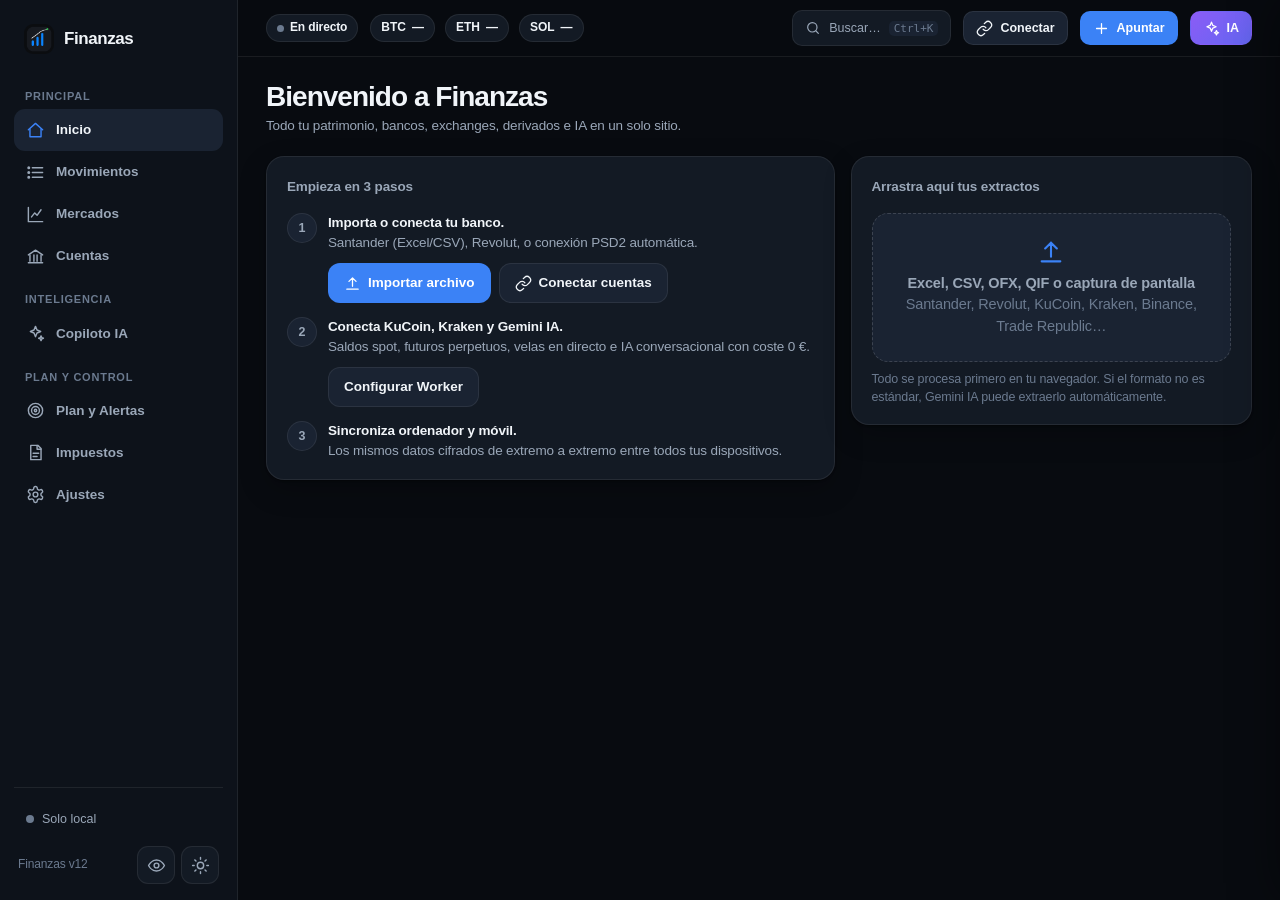
==== commit 75c6daa9: "actualizacion grande 1 ag" ====
--- a/index.html
+++ b/index.html
@@ -18,7 +18,7 @@
 <body>
 <div class="app" id="app-root">
   <aside class="side" aria-label="Navegación">
-    <button class="logo" type="button" data-go="resumen"><img src="icon-192.png" alt="">Finanzas <span class="badge" id="ver-badge">v12</span></button>
+    <button class="logo" type="button" data-go="resumen"><img src="icon-192.png" alt="">Finanzas</button>
     <div id="nav-side"></div>
     <div class="side-foot">
       <button class="sync" type="button" data-act="sync-now" id="sync-side"></button>
@@ -43,25 +43,25 @@
     </header>
     <main id="main"></main>
   </div>
-  <button class="mobile-fab" type="button" data-act="quick" aria-label="Añadir movimiento"><svg viewBox="0 0 24 24" fill="none" stroke="currentColor" stroke-width="2" stroke-linecap="round"><path d="M12 5v14M5 12h14"/></svg></button>
-  <nav class="tabs" id="nav-tabs" aria-label="Secciones principales"></nav>
-  <div class="drawer-scrim" id="drawer-scrim" data-act="drawer-close"></div>
-  <aside class="drawer" id="mobile-drawer" aria-label="Menú" aria-hidden="true">
-    <div class="drawer-head">
-      <img src="icon-192.png" alt="">
-      <span><b>Finanzas</b><small class="faint" style="display:block" id="ver-drawer"></small></span>
-      <button class="iconbtn" type="button" data-act="drawer-close" aria-label="Cerrar menú"><svg viewBox="0 0 24 24" fill="none" stroke="currentColor" stroke-width="1.8" stroke-linecap="round"><path d="M18 6L6 18M6 6l12 12"/></svg></button>
+</div>
+<button class="mobile-fab" type="button" data-act="quick" aria-label="Añadir movimiento"><svg viewBox="0 0 24 24" fill="none" stroke="currentColor" stroke-width="2" stroke-linecap="round"><path d="M12 5v14M5 12h14"/></svg></button>
+<nav class="tabs" id="nav-tabs" aria-label="Secciones principales"></nav>
+<div class="drawer-scrim" id="drawer-scrim" data-act="drawer-close"></div>
+<aside class="drawer" id="mobile-drawer" aria-label="Menú" aria-hidden="true">
+  <div class="drawer-head">
+    <img src="icon-192.png" alt="">
+    <span><b>Finanzas</b><small class="faint" style="display:block" id="ver-drawer"></small></span>
+    <button class="iconbtn" type="button" data-act="drawer-close" aria-label="Cerrar menú"><svg viewBox="0 0 24 24" fill="none" stroke="currentColor" stroke-width="1.8" stroke-linecap="round"><path d="M18 6L6 18M6 6l12 12"/></svg></button>
+  </div>
+  <div class="drawer-nav" id="nav-drawer"></div>
+  <div class="drawer-foot">
+    <button class="sync" type="button" data-act="sync-now" id="sync-drawer"></button>
+    <div class="quickrow">
+      <button class="btn" type="button" data-act="import">Importar</button>
+      <button class="btn primary" type="button" data-act="quick">Apuntar</button>
     </div>
-    <div class="drawer-nav" id="nav-drawer"></div>
-    <div class="drawer-foot">
-      <button class="sync" type="button" data-act="sync-now" id="sync-drawer"></button>
-      <div class="quickrow">
-        <button class="btn" type="button" data-act="import">Importar</button>
-        <button class="btn primary" type="button" data-act="quick">Apuntar</button>
-      </div>
-    </div>
-  </aside>
-</div>
+  </div>
+</aside>
 <div class="ai-drawer-backdrop" id="ai-drawer-backdrop" data-act="ai-drawer-close"></div>
 <aside class="ai-drawer" id="ai-drawer" aria-label="Copiloto IA" aria-hidden="true"></aside>
 <dialog id="modal" aria-labelledby="modal-title"><div class="dlg-h"><h3 id="modal-title"></h3><button class="btn ghost small" type="button" id="modal-close" aria-label="Cerrar">Cerrar</button></div><div class="dlg-b" id="modal-body"></div></dialog>
--- a/css/app.css
+++ b/css/app.css
@@ -24,14 +24,14 @@
   color-scheme:dark;
 }
 html[data-theme=light]{
-  --bg:#f2f5f9;--bg2:#ffffff;--panel:#ffffff;--panel2:#eef2f7;--panel3:#e2e8f0;
-  --line:rgba(15,23,42,.08);--line2:rgba(15,23,42,.16);
+  --bg:#f4f6fa;--bg2:#ffffff;--panel:#ffffff;--panel2:#f1f5f9;--panel3:#e2e8f0;
+  --line:rgba(15,23,42,.09);--line2:rgba(15,23,42,.18);
   --ink:#0f172a;--ink2:#475569;--ink3:#64748b;
   --brand:#2563eb;--brand2:#1d4ed8;--brand-soft:rgba(37,99,235,.10);
-  --up:#16a34a;--up-soft:rgba(22,163,74,.11);
+  --up:#047857;--up-soft:rgba(4,120,87,.11);
   --down:#dc2626;--down-soft:rgba(220,38,38,.10);
   --warn:#d97706;--warn-soft:rgba(217,119,6,.11);
-  --shadow:0 1px 3px rgba(15,23,42,.05),0 8px 24px rgba(15,23,42,.04);
+  --shadow:0 1px 2px rgba(15,23,42,.04);
   color-scheme:light;
 }
 *{box-sizing:border-box}
@@ -69,6 +69,7 @@
 .iconbtn svg{width:19px;height:19px}
 
 label.f{display:grid;gap:6px;font-size:12.5px;color:var(--ink2);font-weight:620}
+label.f.row{display:flex;flex-direction:row;align-items:center;gap:10px;line-height:1.4}
 input[type=text],input[type=number],input[type=date],input[type=url],input[type=password],input[type=search],select,textarea{width:100%;min-height:42px;padding:8px 12px;border:1px solid var(--line2);border-radius:11px;background:var(--panel2);color:var(--ink);font-size:14px;font-weight:520;transition:border-color .15s,background .15s}
 textarea{min-height:86px;font:12.5px/1.45 var(--mono);resize:vertical}
 input:focus-visible,select:focus-visible,textarea:focus-visible,button:focus-visible,a:focus-visible{outline:2px solid var(--brand);outline-offset:1px}
@@ -87,8 +88,9 @@
 .search input{padding-left:38px;border-radius:999px}
 
 .seg,.ranges{display:inline-flex;background:var(--panel2);border:1px solid var(--line);border-radius:11px;padding:3px;gap:2px}
-.seg button,.ranges button{border:0;background:transparent;padding:5px 12px;font-size:12.5px;font-weight:620;color:var(--ink2);cursor:pointer;min-height:30px;border-radius:8px;transition:background .15s,color .15s;white-space:nowrap}
-.seg button[aria-pressed=true],.ranges button[aria-pressed=true]{background:var(--panel);color:var(--ink);box-shadow:0 1px 3px rgba(0,0,0,.18)}
+.seg button,.ranges button{display:inline-flex;align-items:center;justify-content:center;gap:6px;border:0;background:transparent;padding:5px 12px;font-size:12.5px;font-weight:620;color:var(--ink2);cursor:pointer;min-height:30px;border-radius:8px;transition:background .15s,color .15s;white-space:nowrap}
+.seg button[aria-pressed=true],.ranges button[aria-pressed=true]{background:var(--panel);color:var(--ink);box-shadow:0 1px 2px rgba(0,0,0,.12)}
+.cmd-trigger svg,.seg button svg,.m-qbtn svg,.chip svg,.live-pill svg,.label svg{width:16px;height:16px;flex:none}
 .chip{display:inline-flex;align-items:center;gap:6px;padding:4px 11px;border-radius:999px;font-size:12.5px;font-weight:620;color:var(--ink2);background:var(--panel2);border:1px solid var(--line);white-space:nowrap}
 .chip i{width:8px;height:8px;border-radius:50%;display:inline-block}
 button.chip{cursor:pointer;min-height:34px;transition:all .15s}
@@ -156,16 +158,19 @@
 .position-chart{margin:14px 0 12px}
 
 .kpi-strip{display:grid;grid-template-columns:repeat(4,minmax(0,1fr));gap:12px}
-.kpi-card{background:var(--panel);border:1px solid var(--line);border-radius:14px;padding:14px 16px;display:grid;gap:4px;min-width:0;box-shadow:var(--shadow)}
-.kpi-card small{color:var(--ink2);font-size:12px;font-weight:600;display:flex;align-items:center;gap:6px}
-.kpi-card b{font-size:21px;font-weight:730;letter-spacing:-.03em;font-variant-numeric:tabular-nums}
-.kpi-card span{font-size:12px;color:var(--ink3)}
+.kpi-card{background:var(--panel);border:1px solid var(--line);border-radius:14px;padding:15px 17px;display:grid;gap:5px;min-width:0;box-shadow:var(--shadow)}
+.kpi-card>small{color:var(--ink2);font-size:12px;font-weight:620;display:flex;align-items:center;gap:6px}
+.kpi-card>b{font-size:23px;font-weight:740;letter-spacing:-.03em;line-height:1.15;font-variant-numeric:tabular-nums;white-space:nowrap}
+.kpi-card>b .dec{font-size:.66em}
+.kpi-card>span{font-size:12px;color:var(--ink2);font-weight:560}
+.kpi-card>span.up{color:var(--up)}.kpi-card>span.down{color:var(--down)}
 .change-grid{display:grid;grid-template-columns:repeat(3,minmax(0,1fr));gap:8px}
 .change-cell{padding:11px 12px;border-radius:12px;background:var(--panel2);border:1px solid var(--line);min-width:0}
-.change-cell small,.change-cell b,.change-cell span{display:block}
-.change-cell small{color:var(--ink2);font-size:11.5px;font-weight:600}
-.change-cell b{font-size:15px;font-weight:700;margin-top:3px;font-variant-numeric:tabular-nums}
-.change-cell span{font-size:11.5px;color:var(--ink3);margin-top:1px}
+.change-cell>small,.change-cell>b,.change-cell>span{display:block}
+.change-cell>small{color:var(--ink2);font-size:11.5px;font-weight:600}
+.change-cell>b{font-size:15px;font-weight:700;margin-top:3px;font-variant-numeric:tabular-nums}
+.change-cell>span{font-size:11.5px;color:var(--ink3);margin-top:1px;font-weight:620}
+.change-cell>span.up{color:var(--up)}.change-cell>span.down{color:var(--down)}
 
 .breakdown-row{display:grid;grid-template-columns:1fr auto;gap:6px;width:100%;border:0;background:none;color:inherit;text-align:left;padding:9px 0;cursor:pointer}
 .breakdown-row span{color:var(--ink2);font-size:13px;font-weight:580}
@@ -184,10 +189,15 @@
 .account-line,.asset-line,.hold,.item{display:grid;grid-template-columns:38px minmax(0,1fr) auto;gap:2px 12px;padding:9px 10px;margin:0 -10px;width:calc(100% + 20px);align-items:center;cursor:pointer;background:none;border:0;color:inherit;text-align:left;border-radius:12px;transition:background .12s}
 .account-line:hover,.asset-line:hover,.hold:hover,.item:hover{background:var(--panel2)}
 .account-mark,.asset-line>i,.hold .av,.item>.av,.crow .av{grid-row:span 2;width:38px;height:38px;border-radius:11px;display:grid;place-items:center;font-weight:760;font-size:11px;color:#fff;font-style:normal;flex:none;letter-spacing:-.02em}
-.account-mark{background:var(--panel2);color:var(--ink);border:1px solid var(--line)}
+.account-mark{background:var(--panel2);color:var(--ink);border:1px solid var(--line);font-size:10.5px;font-weight:780;letter-spacing:-.02em}
+.account-mark.inst-santander{background:#ec0000;color:#fff;border-color:transparent}
+.account-mark.inst-revolut{background:#0075eb;color:#fff;border-color:transparent}
+.account-mark.inst-kucoin{background:#23af91;color:#fff;border-color:transparent}
+.account-mark.inst-kraken{background:#7132f5;color:#fff;border-color:transparent}
+.account-mark.inst-binance{background:#d8a51b;color:#111;border-color:transparent}
 .account-mark svg{width:17px;height:17px}
-.account-line b,.asset-line b,.hold b,.item b{font-weight:630;overflow:hidden;text-overflow:ellipsis;white-space:nowrap;font-size:13.8px}
-.account-line small,.asset-line small,.hold small,.item small{color:var(--ink3);overflow:hidden;text-overflow:ellipsis;white-space:nowrap;font-size:12px}
+.account-line b,.asset-line b,.hold b,.item b{display:block;font-weight:630;overflow:hidden;text-overflow:ellipsis;white-space:nowrap;font-size:13.8px}
+.account-line small,.asset-line small,.hold small,.item small{display:block;color:var(--ink3);overflow:hidden;text-overflow:ellipsis;white-space:nowrap;font-size:12px}
 .account-line strong,.asset-line strong,.hold .r,.item .amt{text-align:right;font-variant-numeric:tabular-nums;white-space:nowrap;font-weight:680}
 .asset-line strong small,.hold .r small{display:block;font-weight:580;font-size:11.5px}
 
@@ -222,6 +232,7 @@
 .deriv-metrics{display:grid;grid-template-columns:repeat(3,minmax(0,1fr));gap:8px;font-size:12.5px}
 .deriv-metrics small{display:block;color:var(--ink3);font-size:11px}
 .deriv-metrics b{font-weight:680;font-variant-numeric:tabular-nums}
+.deriv-metrics .up,.deriv-metrics .down{white-space:nowrap}
 .liq-meter{height:6px;border-radius:99px;background:var(--panel3);overflow:hidden;margin-top:4px}
 .liq-meter i{display:block;height:100%;border-radius:99px}
 
@@ -265,9 +276,9 @@
 .exposure-row i{width:9px;height:9px;border-radius:50%}
 
 /* Calendario heatmap de gastos */
-.cal-grid{display:grid;grid-template-columns:repeat(7,minmax(0,1fr));gap:5px}
+.cal-grid{display:grid;grid-template-columns:repeat(7,minmax(0,1fr));gap:5px;max-width:560px}
 .cal-head{font-size:11px;color:var(--ink3);text-align:center;font-weight:650;padding-bottom:4px}
-.cal-day{aspect-ratio:1;min-height:38px;border:1px solid var(--line);border-radius:9px;background:var(--panel2);color:var(--ink2);font-size:11.5px;font-weight:620;cursor:pointer;display:flex;flex-direction:column;align-items:center;justify-content:center;gap:2px;padding:2px}
+.cal-day{height:46px;min-height:38px;border:1px solid var(--line);border-radius:9px;background:var(--panel2);color:var(--ink2);font-size:11.5px;font-weight:620;cursor:pointer;display:flex;flex-direction:column;align-items:center;justify-content:center;gap:2px;padding:2px}
 .cal-day.sel{outline:2px solid var(--brand);outline-offset:-1px;color:var(--ink)}
 .cal-day small{font-size:9.5px;font-variant-numeric:tabular-nums}
 .cal-day.lvl1{background:rgba(59,130,246,.14);color:var(--ink)}.cal-day.lvl2{background:rgba(245,158,11,.22);color:var(--ink)}.cal-day.lvl3{background:rgba(239,68,68,.26);color:var(--ink)}
@@ -287,22 +298,26 @@
 .upcoming-line small{display:block;color:var(--ink3);font-size:11.5px}
 
 /* ===== Copiloto Chat IA y Drawer lateral PC ===== */
-.ai-studio{display:grid;grid-template-columns:250px minmax(0,1fr);min-height:560px;height:calc(100vh - 200px);border:1px solid var(--line);border-radius:var(--r);background:var(--panel);overflow:hidden;box-shadow:var(--shadow)}
-.ai-sidebar{border-right:1px solid var(--line);padding:14px;display:flex;flex-direction:column;gap:8px;background:var(--bg2);overflow-y:auto}
+.ai-studio{display:grid;grid-template-columns:250px minmax(0,1fr);height:calc(100vh - 196px);min-height:430px;max-height:640px;border:1px solid var(--line);border-radius:var(--r);background:var(--panel);overflow:hidden;box-shadow:var(--shadow)}
+.ai-sidebar{border-right:1px solid var(--line);padding:14px;display:flex;flex-direction:column;gap:6px;background:var(--bg2);overflow-y:auto}
 .ai-thread{width:100%;border:1px solid transparent;background:none;border-radius:10px;padding:9px 11px;text-align:left;cursor:pointer;color:var(--ink2);font-size:13px}
 .ai-thread:hover{background:var(--panel)}
 .ai-thread[aria-current=true]{background:var(--panel2);border-color:var(--line);color:var(--ink);font-weight:620}
-.ai-chat-main{display:flex;flex-direction:column;min-width:0;min-height:0}
-.ai-messages{flex:1;overflow-y:auto;padding:18px 20px;display:grid;gap:14px;align-content:start}
-.ai-msg{max-width:85%;padding:12px 15px;border-radius:14px;font-size:13.8px;line-height:1.55}
-.ai-msg.user{justify-self:end;background:var(--brand);color:#fff;border-bottom-right-radius:4px}
-.ai-msg.assistant{justify-self:start;background:var(--panel2);border:1px solid var(--line);color:var(--ink);border-bottom-left-radius:4px}
+.ai-preset{width:100%;display:flex;align-items:center;justify-content:space-between;padding:8px 11px;border-radius:10px;border:1px solid var(--line);background:var(--panel2);color:var(--ink2);font-size:12.5px;font-weight:600;text-align:left;cursor:pointer;transition:background .12s,color .12s}
+.ai-preset:hover{background:var(--panel3);color:var(--ink)}
+.ai-chat-main{display:flex;flex-direction:column;min-width:0;min-height:0;overflow:hidden}
+.ai-messages{flex:1;overflow-y:auto;overflow-x:hidden;padding:16px 18px;display:flex;flex-direction:column;gap:12px;min-width:0}
+.ai-msg{min-width:0;max-width:85%;padding:12px 15px;border-radius:14px;font-size:13.8px;line-height:1.55;overflow-wrap:break-word}
+.ai-msg.user{align-self:flex-end;background:var(--brand);color:#fff;border-bottom-right-radius:4px}
+.ai-msg.assistant{align-self:flex-start;max-width:94%;background:var(--panel2);border:1px solid var(--line);color:var(--ink);border-bottom-left-radius:4px}
 .ai-msg h3,.ai-msg h4{margin:8px 0 4px;font-size:14px}
 .ai-msg p{margin:4px 0}
 .ai-msg ul,.ai-msg ol{margin:6px 0;padding-left:18px}
-.ai-msg table{width:100%;border-collapse:collapse;margin:8px 0;font-size:12.5px}
-.ai-msg th,.ai-msg td{border:1px solid var(--line2);padding:5px 8px;text-align:left}
-.ai-suggestions{display:flex;gap:7px;flex-wrap:wrap;padding:0 18px 10px}
+.ai-msg table{display:block;overflow-x:auto;max-width:100%;border-collapse:collapse;margin:8px 0;font-size:12.5px;overflow-wrap:normal;word-break:normal;white-space:nowrap;scrollbar-width:thin}
+.ai-msg th,.ai-msg td{border:0;border-bottom:1px solid var(--line);padding:6px 10px;text-align:left}
+.ai-msg th{color:var(--ink2);font-size:11.5px;font-weight:680}
+.ai-suggestions{display:flex;gap:7px;flex-wrap:wrap;padding:0 16px 10px;scrollbar-width:none}
+.ai-suggestions::-webkit-scrollbar{display:none}
 .ai-composer{display:flex;gap:8px;padding:12px 16px;border-top:1px solid var(--line);background:var(--bg2);align-items:center}
 .ai-composer input{flex:1;min-height:42px;border-radius:999px}
 
@@ -365,7 +380,12 @@
 
 /* ===== Controles específicos Móvil vs PC ===== */
 .topbar,.tabs,.mobile-fab,.drawer,.drawer-scrim,.mobile-home,.market-tabs{display:none}
-body[data-view=copiloto] .mobile-fab{display:none!important}
+body[data-view=resumen] .mobile-fab,body[data-view=inversiones] .mobile-fab,body[data-view=movimientos] .mobile-fab,body[data-view=copiloto] .mobile-fab{display:none!important}
+.sync-pill{display:inline-flex;align-items:center;gap:5px;min-height:32px;padding:0 10px;border-radius:999px;border:1px solid var(--line);background:var(--panel2);color:var(--ink2);font-size:11.5px;font-weight:620;cursor:pointer;white-space:nowrap;flex:none}
+.sync-pill.err{border-color:rgba(239,68,68,.35);color:var(--down);background:var(--down-soft)}
+.sync-pill.ok{border-color:rgba(34,197,94,.28);color:var(--up)}
+.cal-legend{display:flex;align-items:center;gap:6px;margin-top:8px;font-size:11.5px;color:var(--ink3)}
+.cal-legend i{display:inline-block;width:12px;height:12px;border-radius:3px;border:1px solid var(--line)}
 .cmd-list{display:grid;gap:4px;margin-top:10px;max-height:55vh;overflow-y:auto}
 .cmd-item{display:flex;align-items:center;justify-content:space-between;gap:12px;width:100%;padding:10px 12px;border:0;border-radius:11px;background:none;color:inherit;text-align:left;cursor:pointer}
 .cmd-item:hover{background:var(--panel2)}
@@ -404,13 +424,19 @@
 }
 
 @media (max-width:1023px){
-  .app{grid-template-columns:1fr}
+  .app,.main-col,main,.grid,.mobile-home,.v12-mobile,.market-mobile{grid-template-columns:minmax(0,1fr);min-width:0;max-width:100%}
+  .mobile-home>*,.market-mobile>*,.grid>*,.panel,.m-section{min-width:0;max-width:100%}
+  .m-section{overflow:hidden}
+  .m-carousel{margin:0;padding:2px 0 8px;width:100%;max-width:100%}
+  .m-carousel>*{width:200px}
   .side,.desktop-topbar,.desktop-home,.ai-drawer{display:none!important}
-  .topbar{display:flex;align-items:center;gap:8px;position:sticky;top:0;z-index:30;padding:calc(8px + env(safe-area-inset-top)) 14px 8px;background:color-mix(in srgb,var(--bg) 88%,transparent);backdrop-filter:blur(16px);-webkit-backdrop-filter:blur(16px);border-bottom:1px solid var(--line)}
-  .mobile-title{font-weight:720;font-size:17px;letter-spacing:-.02em}
+  .topbar{display:flex;align-items:center;gap:6px;position:sticky;top:0;z-index:30;padding:calc(8px + env(safe-area-inset-top)) 10px 8px;background:var(--bg);border-bottom:1px solid var(--line);max-width:100%}
+  .mobile-title{font-weight:720;font-size:17px;letter-spacing:-.02em;overflow:hidden;text-overflow:ellipsis;white-space:nowrap}
   .topbar .grow{flex:1}
-  .topbar .iconbtn{width:44px;height:44px;border-radius:50%;background:transparent;border:0}
-  main{padding:10px 14px calc(92px + env(safe-area-inset-bottom))}
+  .topbar .iconbtn{width:44px;height:44px;border-radius:50%;background:transparent;border:0;flex:none}
+  main{padding:10px 14px calc(86px + env(safe-area-inset-bottom))}
+  body[data-view=copiloto] .head{margin-bottom:8px}
+  .ai-studio{grid-template-columns:minmax(0,1fr);height:calc(100dvh - 236px);min-height:330px;max-height:none}
   .head{margin:4px 0 14px}
   .head h1{font-size:24px}
   .head .actions{width:100%;overflow-x:auto;flex-wrap:nowrap;padding-bottom:2px}
@@ -421,27 +447,40 @@
   .form{grid-template-columns:1fr}
   .donutwrap{grid-template-columns:1fr;justify-items:center}
   .donutwrap>div:last-child{width:100%}
-  .market-terminal{grid-template-columns:1fr}
-  .ai-studio{grid-template-columns:1fr;height:calc(100vh - 205px);min-height:420px}
+  .market-terminal{grid-template-columns:minmax(0,1fr)}
   .ai-sidebar{display:none}
+  .ai-msg{max-width:92%}
+  .ai-composer input{min-width:0}
   .mobile-home{display:grid;gap:14px}
-  .mobile-hero{background:var(--panel);border:1px solid var(--line);border-radius:20px;padding:18px 16px 14px;text-align:center}
+  .mobile-hero{background:var(--panel);border:1px solid var(--line);border-radius:20px;padding:18px 14px 14px;text-align:center}
   .mobile-hero .position-eyebrow{justify-content:center}
-  .mobile-hero .position-value{font-size:40px;margin-top:6px}
+  .mobile-hero .position-value{font-size:clamp(28px,9.2vw,38px);margin-top:6px}
   .mobile-hero .position-status{justify-content:center}
   .mobile-hero .ranges{display:flex;width:100%;margin-top:8px}
-  .mobile-hero .ranges button{flex:1;min-height:44px}
+  .mobile-hero .ranges button{flex:1;min-height:44px;padding:4px 2px}
+  .head .actions .btn,.panel .btn.small{min-height:44px}
+  .change-grid{grid-template-columns:repeat(3,minmax(0,1fr));gap:6px}
+  .change-cell{padding:9px 8px}
+  .change-cell b{font-size:13.5px}
+  .flow-number{grid-template-columns:repeat(3,minmax(0,1fr));gap:6px}
+  .flow-number>span{min-width:0;padding:10px 8px}
+  .flow-number b{font-size:14px;overflow:hidden;text-overflow:ellipsis;white-space:nowrap}
+  .deriv-head{flex-wrap:wrap;gap:6px}
+  .deriv-metrics{grid-template-columns:repeat(3,minmax(0,1fr));gap:6px}
+  .deriv-metrics>div{min-width:0}
+  .deriv-card .btn{min-height:44px}
   .change-grid button,.v12-mobile button,.market-mobile button,.months button,button.chip,.quick-cat{min-height:44px}
   .decision-line{grid-template-columns:minmax(0,1fr) 44px}
   .decision-line>button{width:44px;height:44px}
-  .market-tabs{display:grid;grid-template-columns:repeat(3,1fr);position:sticky;top:61px;z-index:12;background:var(--panel2);border:1px solid var(--line);padding:3px;border-radius:999px;gap:2px;margin-bottom:12px}
-  .market-tabs button{min-height:44px;border:0;border-radius:999px;background:transparent;color:var(--ink2);font-weight:620;font-size:13px}
+  .market-tabs{display:grid;grid-template-columns:repeat(3,minmax(0,1fr));position:sticky;top:61px;z-index:12;background:var(--panel2);border:1px solid var(--line);padding:3px;border-radius:999px;gap:2px;margin-bottom:12px}
+  .market-tabs button{min-height:44px;border:0;border-radius:999px;background:transparent;color:var(--ink2);font-weight:620;font-size:12.5px;min-width:0;padding:0 6px;overflow:hidden;text-overflow:ellipsis;white-space:nowrap}
   .market-tabs button[aria-pressed=true]{background:var(--panel);color:var(--ink)}
-  .tabs{display:grid;grid-template-columns:repeat(5,1fr);position:fixed;left:0;right:0;bottom:0;z-index:25;background:color-mix(in srgb,var(--bg2) 94%,transparent);backdrop-filter:blur(18px);-webkit-backdrop-filter:blur(18px);border-top:1px solid var(--line);padding:4px 4px calc(6px + env(safe-area-inset-bottom))}
-  .tabs button{border:0;background:none;display:flex;flex-direction:column;align-items:center;justify-content:center;gap:3px;padding:4px 2px;font-size:11px;font-weight:650;color:var(--ink3);min-height:54px;cursor:pointer;border-radius:12px}
+  .tabs{display:grid;grid-template-columns:repeat(5,minmax(0,1fr));position:fixed;left:0;right:0;bottom:0;z-index:60;background:var(--bg2);border-top:1px solid var(--line);padding:4px 4px calc(6px + env(safe-area-inset-bottom));box-shadow:0 -4px 18px rgba(0,0,0,.18);transform:translateZ(0)}
+  .tabs button{border:0;background:none;display:flex;flex-direction:column;align-items:center;justify-content:center;gap:3px;padding:4px 2px;font-size:11px;font-weight:650;color:var(--ink3);min-height:54px;min-width:0;cursor:pointer;border-radius:12px}
   .tabs svg{width:22px;height:22px}
   .tabs button[aria-current=page]{color:var(--ink)}
   .tabs button[aria-current=page] svg{color:var(--brand)}
+  @media(max-width:390px){.tabs button{font-size:10px}}
   .mobile-fab{position:fixed;z-index:26;right:14px;bottom:calc(74px + env(safe-area-inset-bottom));width:50px;height:50px;border:0;border-radius:50%;background:var(--brand);color:#fff;display:grid;place-items:center;box-shadow:0 8px 24px rgba(0,0,0,.38);cursor:pointer}
   .mobile-fab svg{width:24px;height:24px}
   .drawer-scrim{display:block;position:fixed;inset:0;background:rgba(0,0,0,.55);z-index:70;opacity:0;pointer-events:none;transition:opacity .22s var(--ease);backdrop-filter:blur(2px)}
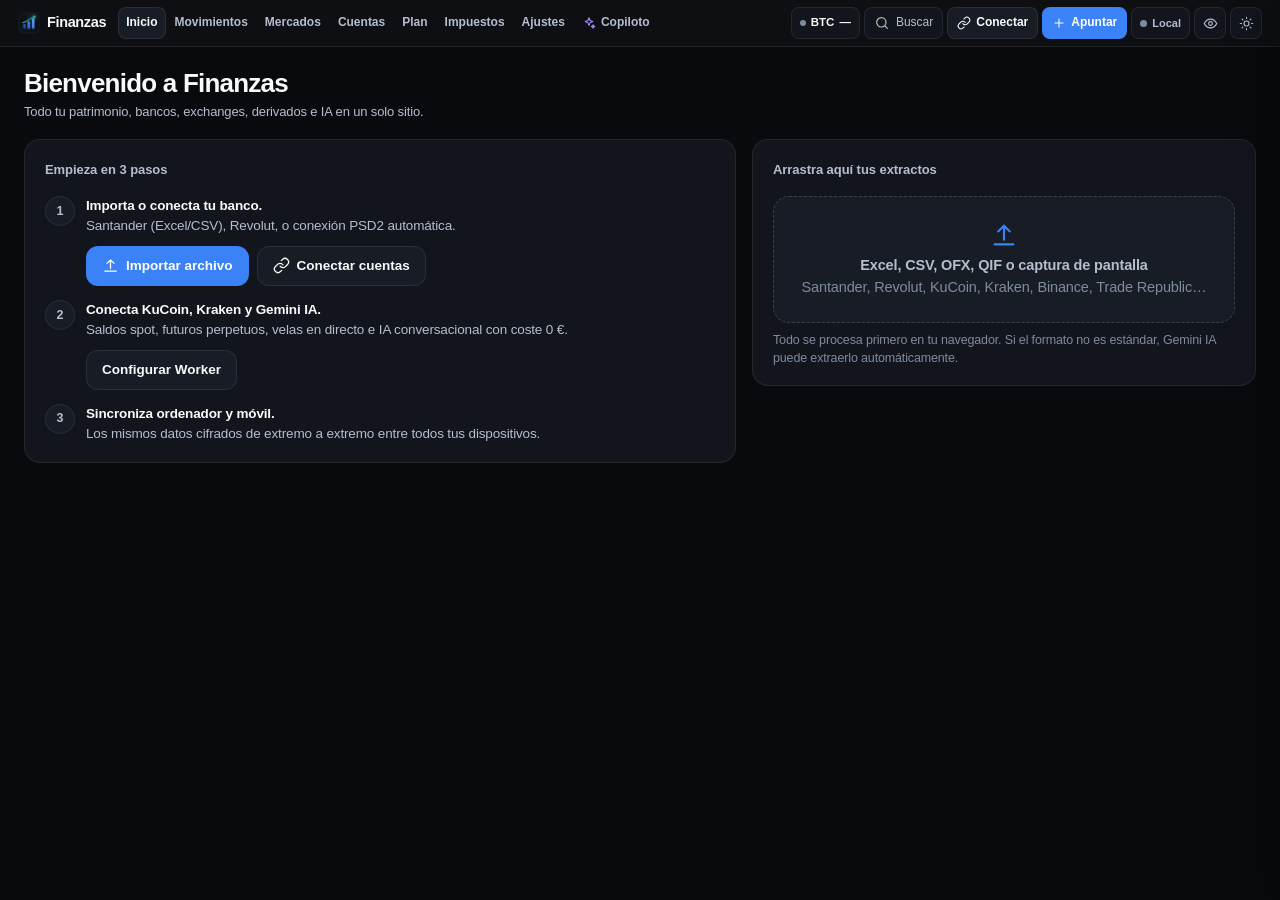
==== commit 489b884a: "Sync TOFU y vinculación móvil, rediseño móvil v12-14 y nuevo logo" ====
--- a/index.html
+++ b/index.html
@@ -4,7 +4,7 @@
 <meta charset="utf-8">
 <meta name="viewport" content="width=device-width,initial-scale=1,viewport-fit=cover">
 <title>Finanzas</title>
-<meta name="theme-color" content="#080b10">
+<meta name="theme-color" content="#090a0d">
 <meta name="robots" content="noindex">
 <meta name="mobile-web-app-capable" content="yes">
 <meta name="apple-mobile-web-app-capable" content="yes">
@@ -35,6 +35,7 @@
     <header class="desktop-topbar" id="desktop-topbar"></header>
     <header class="topbar">
       <button class="iconbtn" type="button" data-act="drawer" aria-label="Abrir menú" aria-controls="mobile-drawer" aria-expanded="false"><svg viewBox="0 0 24 24" fill="none" stroke="currentColor" stroke-width="1.8" stroke-linecap="round"><path d="M4 7h16M4 12h16M4 17h16"/></svg></button>
+      <img src="icon-192.png" alt="" class="mobile-logo" width="22" height="22">
       <span class="mobile-title" id="mobile-title">Inicio</span>
       <span class="grow"></span>
       <button class="iconbtn" type="button" data-act="sync-now" id="sync-top" aria-label="Sincronizar"></button>
@@ -57,6 +58,7 @@
   <div class="drawer-foot">
     <button class="sync" type="button" data-act="sync-now" id="sync-drawer"></button>
     <div class="quickrow">
+      <button class="btn" type="button" data-act="connect-hub">Conectar</button>
       <button class="btn" type="button" data-act="import">Importar</button>
       <button class="btn primary" type="button" data-act="quick">Apuntar</button>
     </div>
--- a/css/app.css
+++ b/css/app.css
@@ -5,30 +5,31 @@
   --sans:-apple-system,BlinkMacSystemFont,"SF Pro Display","SF Pro Text","Segoe UI Variable","Segoe UI",Inter,Roboto,Arial,sans-serif;
   --mono:ui-monospace,"SF Mono","Cascadia Code",Menlo,Consolas,monospace;
   --ease:cubic-bezier(.2,.75,.25,1);
-  --r:18px;--r2:13px;--r3:10px;--gap:16px;
+  --r:16px;--r2:12px;--r3:9px;--gap:16px;
   --brand:#3b82f6;--brand2:#60a5fa;--brand-ink:#ffffff;--brand-soft:rgba(59,130,246,.14);
   --inv:#f59e0b;--inv-soft:rgba(245,158,11,.14);
   --flow:#14b8a6;--flow-soft:rgba(20,184,166,.14);
-  --ai:#8b5cf6;--ai2:#a78bfa;--ai-soft:rgba(139,92,246,.15);
-  --up:#22c55e;--up-soft:rgba(34,197,94,.14);
+  --ai:#8b5cf6;--ai2:#a78bfa;--ai-soft:rgba(139,92,246,.14);
+  --up:#10b981;--up-soft:rgba(16,185,129,.14);--ok:var(--up);
   --down:#ef4444;--down-soft:rgba(239,68,68,.14);
   --warn:#f59e0b;--warn-soft:rgba(245,158,11,.14);
   --info:#38bdf8;--info-soft:rgba(56,189,248,.14);
-  --c1:#f59e0b;--c2:#22c55e;--c3:#3b82f6;--c4:#ec4899;--c5:#8b5cf6;--c6:#14b8a6;--c7:#f97316;--c8:#64748b;
+  --c1:#f59e0b;--c2:#10b981;--c3:#3b82f6;--c4:#ec4899;--c5:#8b5cf6;--c6:#14b8a6;--c7:#f97316;--c8:#64748b;
 }
 html[data-theme=dark]{
-  --bg:#080b10;--bg2:#0d121a;--panel:#131a24;--panel2:#1a2332;--panel3:#232f42;
-  --line:rgba(255,255,255,.075);--line2:rgba(255,255,255,.15);
-  --ink:#f1f5f9;--ink2:#9aa7b8;--ink3:#6b7a8f;
-  --shadow:0 1px 2px rgba(0,0,0,.35),0 10px 28px rgba(0,0,0,.22);
+  --bg:#090a0d;--bg2:#0e1015;--panel:#12151c;--panel2:#181c25;--panel3:#212734;
+  --line:rgba(255,255,255,.08);--line2:rgba(255,255,255,.16);--line-strong:var(--line2);
+  --ink:#f8fafc;--ink2:#b4bece;--ink3:#7e8b9f;
+  --shadow:none;
   color-scheme:dark;
 }
 html[data-theme=light]{
-  --bg:#f4f6fa;--bg2:#ffffff;--panel:#ffffff;--panel2:#f1f5f9;--panel3:#e2e8f0;
-  --line:rgba(15,23,42,.09);--line2:rgba(15,23,42,.18);
-  --ink:#0f172a;--ink2:#475569;--ink3:#64748b;
+  --bg:#f5f6f8;--bg2:#ffffff;--panel:#ffffff;--panel2:#eef1f5;--panel3:#e2e7f0;
+  --line:rgba(15,23,42,.09);--line2:rgba(15,23,42,.18);--line-strong:var(--line2);
+  --ink:#0b0f19;--ink2:#3b4559;--ink3:#647084;
   --brand:#2563eb;--brand2:#1d4ed8;--brand-soft:rgba(37,99,235,.10);
-  --up:#047857;--up-soft:rgba(4,120,87,.11);
+  --ai:#7c3aed;--ai2:#6d28d9;--ai-soft:rgba(124,58,237,.10);
+  --up:#059669;--up-soft:rgba(5,150,105,.11);
   --down:#dc2626;--down-soft:rgba(220,38,38,.10);
   --warn:#d97706;--warn-soft:rgba(217,119,6,.11);
   --shadow:0 1px 2px rgba(15,23,42,.04);
@@ -54,8 +55,8 @@
 .btn:active{transform:scale(.97)}
 .btn.primary{background:var(--brand);color:var(--brand-ink);border-color:transparent}
 .btn.primary:hover{filter:brightness(1.08)}
-.btn.ai{background:linear-gradient(135deg,var(--ai),#6366f1);color:#fff;border-color:transparent}
-.btn.ai:hover{filter:brightness(1.08)}
+.btn.ai{background:var(--ai-soft);color:var(--ai2);border-color:rgba(139,92,246,.32)}
+.btn.ai:hover{background:rgba(139,92,246,.22);border-color:var(--ai)}
 .btn.danger{color:var(--down);background:var(--down-soft);border-color:transparent}
 .btn.small{min-height:34px;padding:5px 12px;font-size:12.5px;border-radius:10px}
 .btn.ghost{background:transparent;border-color:transparent;color:var(--ink2)}
@@ -89,7 +90,7 @@
 
 .seg,.ranges{display:inline-flex;background:var(--panel2);border:1px solid var(--line);border-radius:11px;padding:3px;gap:2px}
 .seg button,.ranges button{display:inline-flex;align-items:center;justify-content:center;gap:6px;border:0;background:transparent;padding:5px 12px;font-size:12.5px;font-weight:620;color:var(--ink2);cursor:pointer;min-height:30px;border-radius:8px;transition:background .15s,color .15s;white-space:nowrap}
-.seg button[aria-pressed=true],.ranges button[aria-pressed=true]{background:var(--panel);color:var(--ink);box-shadow:0 1px 2px rgba(0,0,0,.12)}
+.seg button[aria-pressed=true],.seg button.on,.ranges button[aria-pressed=true]{background:var(--brand-soft);color:var(--brand2);box-shadow:inset 0 0 0 1px rgba(59,130,246,.38);font-weight:700}
 .cmd-trigger svg,.seg button svg,.m-qbtn svg,.chip svg,.live-pill svg,.label svg{width:16px;height:16px;flex:none}
 .chip{display:inline-flex;align-items:center;gap:6px;padding:4px 11px;border-radius:999px;font-size:12.5px;font-weight:620;color:var(--ink2);background:var(--panel2);border:1px solid var(--line);white-space:nowrap}
 .chip i{width:8px;height:8px;border-radius:50%;display:inline-block}
@@ -100,9 +101,9 @@
 .pill{display:inline-flex;align-items:center;gap:5px;padding:3px 9px;border-radius:999px;font-weight:680;font-size:12.5px;background:var(--panel2);font-variant-numeric:tabular-nums;white-space:nowrap}
 .pill.up{background:var(--up-soft);color:var(--up)}.pill.down{background:var(--down-soft);color:var(--down)}
 
-/* ===== Estructura general PC ===== */
-.app{display:grid;grid-template-columns:238px minmax(0,1fr);min-height:100vh}
-.side{position:sticky;top:0;height:100vh;padding:20px 14px 16px;display:flex;flex-direction:column;gap:2px;background:var(--bg2);border-right:1px solid var(--line);overflow-y:auto}
+/* ===== Estructura general PC (Top Command Header + Lienzo unificado) ===== */
+.app{display:grid;grid-template-columns:minmax(0,1fr);min-height:100vh}
+.side{display:none}
 .logo{display:flex;align-items:center;gap:10px;padding:4px 10px 18px;font-weight:760;font-size:17px;letter-spacing:-.025em;color:var(--ink);background:none;border:0;text-align:left;cursor:pointer}
 .logo img{width:30px;height:30px;border-radius:9px}
 .logo .badge{margin-left:auto;font-size:10.5px;font-weight:700;padding:2px 7px;border-radius:999px;background:var(--brand-soft);color:var(--brand2)}
@@ -112,50 +113,102 @@
 .nav:hover{background:var(--panel);color:var(--ink)}
 .nav[aria-current=page]{background:var(--panel2);color:var(--ink);font-weight:650}
 .nav[aria-current=page] svg{color:var(--brand)}
-.nav .nav-badge{margin-left:auto;font-size:11px;font-weight:700;padding:1px 7px;border-radius:999px;background:var(--warn-soft);color:var(--warn)}
+.nav .nav-badge,.top-nav-btn .nav-badge{font-size:10.5px;font-weight:750;padding:1px 6px;border-radius:999px;background:var(--warn-soft);color:var(--warn);line-height:1.3}
+.nav .nav-badge{margin-left:auto}
 .side-foot{margin-top:auto;display:grid;gap:8px;padding:12px 4px 0;border-top:1px solid var(--line)}
 .sync{display:flex;align-items:center;gap:8px;font-size:12.5px;color:var(--ink2);background:none;border:0;padding:8px;text-align:left;cursor:pointer;border-radius:10px;min-height:38px}
 .sync:hover{color:var(--ink);background:var(--panel)}
-.dot{width:8px;height:8px;border-radius:50%;background:var(--ink3);flex:none}
+.dot{width:7px;height:7px;border-radius:50%;background:var(--ink3);flex:none}
 .dot.ok{background:var(--up);box-shadow:0 0 0 3px var(--up-soft)}.dot.err{background:var(--down);box-shadow:0 0 0 3px var(--down-soft)}.dot.busy{background:var(--warn);animation:pulse 1s infinite}
 @keyframes pulse{50%{opacity:.35}}
 
-/* Barra superior PC en directo */
+/* Barra superior PC Command Header */
 .main-col{display:flex;flex-direction:column;min-width:0}
-.desktop-topbar{position:sticky;top:0;z-index:25;display:flex;align-items:center;gap:12px;padding:10px 28px;background:color-mix(in srgb,var(--bg) 86%,transparent);backdrop-filter:blur(14px);-webkit-backdrop-filter:blur(14px);border-bottom:1px solid var(--line)}
-.ticker-strip{display:flex;align-items:center;gap:10px;flex:1;min-width:0;overflow-x:auto;scrollbar-width:none}
+.desktop-topbar{position:sticky;top:0;z-index:25;display:flex;align-items:center;justify-content:space-between;gap:8px;padding:7px 18px;max-width:100%;overflow:hidden;background:color-mix(in srgb,var(--bg2) 88%,transparent);backdrop-filter:blur(14px);-webkit-backdrop-filter:blur(14px);border-bottom:1px solid var(--line)}
+.top-left,.top-right{display:flex;align-items:center;gap:4px;min-width:0}
+.top-brand{display:inline-flex;align-items:center;gap:7px;padding:3px 6px 3px 0;margin-right:2px;font-weight:760;font-size:14.5px;letter-spacing:-.025em;color:var(--ink);background:none;border:0;cursor:pointer;white-space:nowrap;flex:none}
+.top-brand img{width:22px;height:22px;border-radius:6px}
+.top-nav{display:flex;align-items:center;gap:1px;min-width:0}
+.top-nav-btn{display:inline-flex;align-items:center;gap:5px;min-height:32px;padding:4px 8px;border-radius:8px;border:1px solid transparent;background:transparent;color:var(--ink2);font-size:12.5px;font-weight:600;cursor:pointer;white-space:nowrap;transition:background .12s,color .12s,border-color .12s}
+.top-nav-btn svg{display:none;width:14px;height:14px;color:var(--ink3);transition:color .12s}
+.top-nav-btn.top-nav-ai svg{display:inline-block;color:var(--ai2)}
+.top-nav-btn:hover{background:var(--panel);color:var(--ink)}
+.top-nav-btn[aria-current=page]{background:var(--panel2);color:var(--ink);border-color:var(--line);font-weight:660}
+.top-nav-btn.top-nav-ai[aria-current=page]{background:var(--ai-soft);color:var(--ai2);border-color:rgba(139,92,246,.32)}
+.desktop-topbar .iconbtn{width:32px;height:32px;border-radius:8px;flex:none}
+.desktop-topbar .iconbtn svg{width:15px;height:15px}
+.top-act-btn{min-height:32px!important;padding:4px 9px!important;font-size:12px!important;border-radius:8px!important;gap:5px!important}
+.top-act-btn svg{width:14px;height:14px}
+.ticker-strip{display:flex;align-items:center;gap:8px;min-width:0;overflow-x:auto;scrollbar-width:none}
 .ticker-strip::-webkit-scrollbar{display:none}
-.live-pill{display:inline-flex;align-items:center;gap:6px;padding:4px 10px;border-radius:999px;background:var(--panel);border:1px solid var(--line);font-size:12px;font-weight:620;white-space:nowrap;cursor:pointer;transition:border-color .15s,background .15s}
+.live-pill{display:inline-flex;align-items:center;gap:5px;min-height:32px;padding:3px 8px;border-radius:8px;background:var(--panel);border:1px solid var(--line);font-size:11.5px;font-weight:620;white-space:nowrap;cursor:pointer;transition:border-color .15s,background .15s;flex:none}
 .live-pill:hover{border-color:var(--line2);background:var(--panel2)}
 .live-pill b{font-weight:700}
-.live-dot{width:7px;height:7px;border-radius:50%;background:var(--ink3)}
+.live-dot{width:6px;height:6px;border-radius:50%;background:var(--ink3)}
 .live-dot.on{background:var(--up);box-shadow:0 0 0 3px var(--up-soft);animation:pulse 2.2s infinite}
 .tick-up{animation:flash-up .65s ease}
 .tick-down{animation:flash-down .65s ease}
 @keyframes flash-up{0%{background:var(--up-soft)}100%{background:transparent}}
 @keyframes flash-down{0%{background:var(--down-soft)}100%{background:transparent}}
-.cmd-trigger{display:inline-flex;align-items:center;gap:8px;min-height:36px;padding:0 12px;border-radius:10px;border:1px solid var(--line);background:var(--panel);color:var(--ink2);font-size:12.5px;cursor:pointer;white-space:nowrap}
+.cmd-trigger{display:inline-flex;align-items:center;gap:6px;min-height:32px;padding:0 9px;border-radius:8px;border:1px solid var(--line);background:var(--panel);color:var(--ink2);font-size:12px;cursor:pointer;white-space:nowrap;flex:none}
 .cmd-trigger:hover{border-color:var(--line2);color:var(--ink)}
-.cmd-trigger kbd{font:11px var(--mono);padding:1px 5px;border-radius:5px;background:var(--panel2);color:var(--ink3)}
-
-main{padding:24px 28px 64px;max-width:1540px;width:100%;min-width:0;margin:0 auto}
-.head{display:flex;align-items:flex-end;justify-content:space-between;gap:14px;margin-bottom:20px;flex-wrap:wrap}
-.head h1{font-size:28px;line-height:1.12;letter-spacing:-.035em;margin:0;font-weight:750}
-.head p{margin:4px 0 0;color:var(--ink2);font-size:13.5px}
+.cmd-trigger kbd{font:10px var(--mono);padding:1px 4px;border-radius:4px;background:var(--panel2);color:var(--ink3);border:1px solid var(--line)}
+
+main{padding:22px 24px 64px;max-width:1480px;width:100%;min-width:0;margin:0 auto}
+.head{display:flex;align-items:flex-end;justify-content:space-between;gap:14px;margin-bottom:18px;flex-wrap:wrap}
+.head h1{font-size:26px;line-height:1.14;letter-spacing:-.03em;margin:0;font-weight:750}
+.head p{margin:3px 0 0;color:var(--ink2);font-size:13px}
 .actions{display:flex;gap:8px;flex-wrap:wrap;align-items:center}
 
 /* ===== Paneles y Grid Bento ===== */
 .grid{display:grid;grid-template-columns:repeat(12,minmax(0,1fr));gap:var(--gap);align-items:start}
 .grid>*{min-width:0}
 .span3{grid-column:span 3}.span4{grid-column:span 4}.span5{grid-column:span 5}.span6{grid-column:span 6}.span7{grid-column:span 7}.span8{grid-column:span 8}.span9{grid-column:span 9}.span12{grid-column:span 12}
-.panel{background:var(--panel);border:1px solid var(--line);border-radius:var(--r);padding:18px 20px;min-width:0;box-shadow:var(--shadow)}
-.panel>h2,.module-title{font-size:13.5px;font-weight:680;letter-spacing:-.01em;color:var(--ink2);margin:0 0 14px;display:flex;align-items:center;justify-content:space-between;gap:8px;min-height:24px}
-.module-title b,.panel>h2 b{color:var(--ink)}
-.label{margin:16px 0 8px;font-size:11.5px;text-transform:uppercase;letter-spacing:.06em;color:var(--ink3);font-weight:700}
+.panel{background:var(--panel);border:1px solid var(--line);border-radius:var(--r);padding:18px 20px;min-width:0;box-shadow:var(--shadow);display:flex;flex-direction:column}
+.panel-foot{margin-top:12px}
+.panel>h2,.module-title{font-size:13px;font-weight:680;letter-spacing:-.005em;color:var(--ink2);margin:0 0 14px;display:flex;align-items:center;justify-content:space-between;gap:8px;min-height:24px}
+.module-title b,.panel>h2 b{color:var(--ink);min-width:0;flex:1;overflow:hidden;text-overflow:ellipsis;white-space:nowrap}
+.label{margin:14px 0 6px;font-size:11px;text-transform:uppercase;letter-spacing:.06em;color:var(--ink3);font-weight:700}
 .big,.position-value{font-size:40px;line-height:1.02;letter-spacing:-.04em;font-weight:750;font-variant-numeric:tabular-nums}
-.position-eyebrow{font-size:12.5px;font-weight:650;color:var(--ink2);display:flex;align-items:center;gap:8px}
-.position-status{display:flex;align-items:center;gap:8px;flex-wrap:wrap;margin-top:8px;font-size:13px;color:var(--ink2)}
-.position-chart{margin:14px 0 12px}
+.position-eyebrow{font-size:12.5px;font-weight:640;color:var(--ink2);display:flex;align-items:center;gap:8px}
+.position-status{display:flex;align-items:center;gap:8px;flex-wrap:wrap;margin-top:6px;font-size:13px;color:var(--ink2)}
+.position-chart{margin:12px 0 10px}
+.m-hero-chart{margin:12px -4px 4px}
+.hero-top{display:flex;align-items:center;justify-content:space-between;gap:12px;flex-wrap:wrap;margin-bottom:6px}
+.hero-controls{display:flex;align-items:center;gap:6px;flex-wrap:wrap}
+.hero-val-row{display:flex;align-items:center;gap:12px;flex-wrap:wrap}
+.alloc-strip{margin:12px 0 6px;padding:10px 12px;border-radius:11px;background:var(--panel2);border:1px solid var(--line);display:grid;gap:8px}
+.alloc-track{height:5px;border-radius:99px;background:var(--panel3);overflow:hidden;display:flex;gap:2px}
+.alloc-track i{display:block;height:100%;border-radius:99px}
+.alloc-items{display:flex;align-items:center;gap:6px 14px;flex-wrap:wrap}
+.alloc-item{display:inline-flex;align-items:center;gap:6px;padding:3px 7px;margin:-3px -7px;border:0;background:none;color:inherit;font-size:12.5px;border-radius:8px;cursor:pointer;transition:background .12s;white-space:nowrap}
+.alloc-item:hover{background:var(--panel3)}
+.alloc-item i{width:8px;height:8px;border-radius:50%;flex:none}
+.alloc-item span{color:var(--ink2);font-weight:580}
+.alloc-item b{font-weight:700;font-variant-numeric:tabular-nums}
+.alloc-item small{color:var(--ink3);font-size:11.5px;font-variant-numeric:tabular-nums}
+.alloc-cta{margin-left:auto;display:inline-flex;align-items:center;gap:5px;padding:4px 11px;border-radius:999px;border:1px dashed var(--line2);background:var(--panel2);color:var(--brand2);font-size:12px;font-weight:640;cursor:pointer;white-space:nowrap;transition:border-color .15s,background .15s}
+.alloc-cta:hover{border-color:var(--brand);background:var(--brand-soft)}
+.alloc-cta svg{width:13px;height:13px}
+.flow-summary{padding:11px 13px;border-radius:12px;background:var(--panel2);border:1px solid var(--line);display:grid;gap:9px}
+.flow-summary-nums{display:grid;grid-template-columns:repeat(3,minmax(0,1fr));gap:8px}
+.flow-summary-nums small{display:block;font-size:11.5px;color:var(--ink2);font-weight:600;white-space:nowrap}
+.flow-summary-nums b{display:block;font-size:15px;font-weight:720;margin-top:2px;font-variant-numeric:tabular-nums;white-space:nowrap;overflow:hidden;text-overflow:ellipsis}
+.flow-kpis{margin-top:10px}
+.flow-extra{display:flex;flex-direction:column;gap:2px;margin:4px 0 6px}
+.mini-cat-line{display:flex;align-items:center;justify-content:space-between;gap:8px;padding:6px 0;border-bottom:1px solid var(--line);font-size:12.5px}
+.mini-cat-line:last-child{border-bottom:0}
+.mini-cat-name{display:inline-flex;align-items:center;gap:7px;min-width:0;overflow:hidden;text-overflow:ellipsis;white-space:nowrap;color:var(--ink2);font-weight:580}
+.mini-cat-name i{width:8px;height:8px;border-radius:50%;flex:none}
+.deriv-banner{margin-bottom:10px;padding:8px 12px}
+.tx-bal{text-align:right;white-space:nowrap}
+.crow-sh{font-weight:500;margin-right:4px}
+.acard-add{align-items:center;justify-content:center;border-style:dashed;width:150px}
+.chart-tick{position:absolute;left:4px;font-size:10.5px;color:var(--ink3);pointer-events:none;opacity:.85}
+.chart-tick.top{top:2px}
+.chart-tick.bot{bottom:4px}
+.cmp-wrap{display:grid;gap:4px}
+.cmp-head{display:flex;align-items:center;justify-content:space-between;font-size:11.5px;color:var(--ink2);font-weight:600}
 
 .kpi-strip{display:grid;grid-template-columns:repeat(4,minmax(0,1fr));gap:12px}
 .kpi-card{background:var(--panel);border:1px solid var(--line);border-radius:14px;padding:15px 17px;display:grid;gap:5px;min-width:0;box-shadow:var(--shadow)}
@@ -165,11 +218,12 @@
 .kpi-card>span{font-size:12px;color:var(--ink2);font-weight:560}
 .kpi-card>span.up{color:var(--up)}.kpi-card>span.down{color:var(--down)}
 .change-grid{display:grid;grid-template-columns:repeat(3,minmax(0,1fr));gap:8px}
-.change-cell{padding:11px 12px;border-radius:12px;background:var(--panel2);border:1px solid var(--line);min-width:0}
-.change-cell>small,.change-cell>b,.change-cell>span{display:block}
+.change-grid.cols-2{grid-template-columns:repeat(2,minmax(0,1fr))}
+.change-cell{padding:10px 11px;border-radius:12px;background:var(--panel2);border:1px solid var(--line);min-width:0}
+.change-cell>small,.change-cell>b,.change-cell>span{display:block;white-space:nowrap;overflow:hidden;text-overflow:ellipsis}
 .change-cell>small{color:var(--ink2);font-size:11.5px;font-weight:600}
-.change-cell>b{font-size:15px;font-weight:700;margin-top:3px;font-variant-numeric:tabular-nums}
-.change-cell>span{font-size:11.5px;color:var(--ink3);margin-top:1px;font-weight:620}
+.change-cell>b{font-size:14.5px;font-weight:700;margin-top:2px;font-variant-numeric:tabular-nums}
+.change-cell>span{font-size:11px;color:var(--ink3);margin-top:1px;font-weight:620}
 .change-cell>span.up{color:var(--up)}.change-cell>span.down{color:var(--down)}
 
 .breakdown-row{display:grid;grid-template-columns:1fr auto;gap:6px;width:100%;border:0;background:none;color:inherit;text-align:left;padding:9px 0;cursor:pointer}
@@ -331,7 +385,8 @@
 .ring{--p:0;width:52px;height:52px;border-radius:50%;background:conic-gradient(var(--brand) calc(var(--p)*1%),var(--panel2) 0);display:grid;place-items:center;flex:none}
 .ring::after{content:attr(data-l);width:40px;height:40px;border-radius:50%;background:var(--panel);display:grid;place-items:center;font-size:11px;font-weight:750}
 .settings-stack{display:grid;gap:2px}
-.settings-row{display:grid;grid-template-columns:minmax(150px,1fr) auto;align-items:center;gap:14px;padding:11px 0;border-bottom:1px solid var(--line)}
+.settings-row{display:flex;align-items:center;justify-content:space-between;flex-wrap:wrap;gap:10px 14px;padding:11px 0;border-bottom:1px solid var(--line)}
+.settings-row>span{min-width:130px;flex:1}
 .settings-row:last-child{border-bottom:0}
 .settings-row small{display:block;color:var(--ink3);margin-top:2px;font-size:12px}
 .settings-group{border:1px solid var(--line);border-radius:var(--r);padding:0 18px;background:var(--panel);box-shadow:var(--shadow)}
@@ -375,15 +430,39 @@
 .quick-cat{min-height:38px;border:1px solid var(--line);background:var(--panel2);color:var(--ink2);border-radius:999px;padding:6px 12px;white-space:nowrap;font-weight:620;cursor:pointer}
 .quick-cat[aria-pressed=true]{border-color:var(--brand);color:var(--ink);background:var(--brand-soft)}
 
-.toast{position:fixed;left:50%;bottom:24px;transform:translateX(-50%);background:var(--ink);color:var(--bg);padding:11px 16px;border-radius:14px;display:flex;gap:14px;align-items:center;z-index:80;max-width:min(560px,calc(100% - 24px));font-size:13.5px;font-weight:600;box-shadow:0 12px 30px rgba(0,0,0,.38);width:max-content}
+/* ===== Centro de Conexiones (Connect Hub Modal) ===== */
+.ch-tabs{display:flex;gap:3px;padding:3px;border-radius:10px;background:var(--panel2);border:1px solid var(--line);margin-bottom:14px;overflow-x:auto;scrollbar-width:none;flex-wrap:nowrap}
+.ch-tabs::-webkit-scrollbar{display:none}
+.ch-tab{flex:1;display:inline-flex;align-items:center;justify-content:center;gap:5px;min-height:34px;padding:5px 8px;border:0;border-radius:7px;background:transparent;color:var(--ink2);font-size:12px;font-weight:620;cursor:pointer;white-space:nowrap;transition:background .12s,color .12s}
+.ch-tab:hover{color:var(--ink);background:var(--panel)}
+.ch-tab.on,.ch-tab[aria-selected=true]{background:var(--panel);color:var(--ink);font-weight:680;box-shadow:0 1px 2px rgba(0,0,0,.14)}
+.ch-dot{width:7px;height:7px;border-radius:50%;background:var(--ink3);border:1px solid var(--line2);display:inline-block;flex:none}
+.ch-dot.on{background:var(--up);border-color:var(--up);box-shadow:0 0 0 2px var(--up-soft)}
+.ch-head{display:flex;align-items:center;justify-content:space-between;gap:10px;flex-wrap:wrap;margin-bottom:10px}
+.ch-status-pill{display:inline-flex;align-items:center;gap:6px;padding:3px 9px;border-radius:999px;font-size:11.5px;font-weight:660;background:var(--panel2);color:var(--ink2);border:1px solid var(--line);white-space:nowrap}
+.ch-status-pill.on,.ch-status-pill.ok{background:var(--up-soft);color:var(--up);border-color:rgba(16,185,129,.28)}
+.ch-note{font-size:12.5px;color:var(--ink2);line-height:1.45;margin:0 0 12px}
+.ch-details{border:1px solid var(--line);border-radius:11px;padding:10px 12px;background:var(--panel2);margin:10px 0}
+.ch-details>summary{cursor:pointer;font-size:12.5px;font-weight:650;color:var(--ink)}
+.ch-field{display:grid;gap:5px;margin-bottom:10px}
+.ch-label{font-size:12px;font-weight:620;color:var(--ink2)}
+.ch-input{width:100%;min-height:38px;padding:7px 11px;border:1px solid var(--line2);border-radius:9px;background:var(--panel2);color:var(--ink);font-size:13.5px}
+.ch-textarea{width:100%;min-height:76px;padding:8px 11px;border:1px solid var(--line2);border-radius:9px;background:var(--panel2);color:var(--ink);font:12px/1.4 var(--mono);resize:vertical}
+.ch-actions{display:flex;align-items:center;gap:8px;flex-wrap:wrap;margin-top:12px}
+.ch-bank-list{display:grid;gap:6px;margin-top:10px}
+.ch-bank-item{display:flex;align-items:center;justify-content:space-between;gap:10px;width:100%;padding:9px 12px;border:1px solid var(--line);border-radius:10px;background:var(--panel2);color:var(--ink);text-align:left;cursor:pointer;transition:background .12s,border-color .12s}
+.ch-bank-item:hover{background:var(--panel3);border-color:var(--line2)}
+
+.toast{position:fixed;left:auto;right:24px;bottom:22px;transform:none;background:var(--ink);color:var(--bg);padding:11px 16px;border-radius:12px;display:flex;gap:14px;align-items:center;z-index:80;max-width:440px;font-size:13px;font-weight:600;box-shadow:0 12px 30px rgba(0,0,0,.38);width:max-content}
 .toast button{background:none;border:0;color:var(--brand2);font-weight:750;cursor:pointer}
 
 /* ===== Controles específicos Móvil vs PC ===== */
 .topbar,.tabs,.mobile-fab,.drawer,.drawer-scrim,.mobile-home,.market-tabs{display:none}
 body[data-view=resumen] .mobile-fab,body[data-view=inversiones] .mobile-fab,body[data-view=movimientos] .mobile-fab,body[data-view=copiloto] .mobile-fab{display:none!important}
-.sync-pill{display:inline-flex;align-items:center;gap:5px;min-height:32px;padding:0 10px;border-radius:999px;border:1px solid var(--line);background:var(--panel2);color:var(--ink2);font-size:11.5px;font-weight:620;cursor:pointer;white-space:nowrap;flex:none}
+.sync-pill{display:inline-flex;align-items:center;gap:5px;min-height:32px;padding:0 8px;border-radius:8px;border:1px solid var(--line);background:var(--panel);color:var(--ink2);font-size:11px;font-weight:620;cursor:pointer;white-space:nowrap;flex:none}
+.sync-pill:hover{border-color:var(--line2);background:var(--panel2);color:var(--ink)}
 .sync-pill.err{border-color:rgba(239,68,68,.35);color:var(--down);background:var(--down-soft)}
-.sync-pill.ok{border-color:rgba(34,197,94,.28);color:var(--up)}
+.sync-pill.ok{border-color:rgba(16,185,129,.28);color:var(--up)}
 .cal-legend{display:flex;align-items:center;gap:6px;margin-top:8px;font-size:11.5px;color:var(--ink3)}
 .cal-legend i{display:inline-block;width:12px;height:12px;border-radius:3px;border:1px solid var(--line)}
 .cmd-list{display:grid;gap:4px;margin-top:10px;max-height:55vh;overflow-y:auto}
@@ -412,15 +491,38 @@
 .balance-split small{font-size:11.5px;color:var(--ink2);font-weight:600}
 .balance-split b{font-size:18px;font-weight:730;margin-top:4px;font-variant-numeric:tabular-nums}
 .balance-split span{font-size:11px;color:var(--ink3);margin-top:2px}
+.m-flat-panel{padding:6px 16px}
+.m-flat-row{display:flex;align-items:center;justify-content:space-between;gap:12px;width:100%;min-height:54px;padding:10px 0;border:0;border-bottom:1px solid var(--line);background:none;color:inherit;text-align:left;cursor:pointer}
+.m-flat-row:last-child{border-bottom:0}
+.m-flat-row span{min-width:0;flex:1}
+.m-flat-row b{display:block;font-size:14px;font-weight:650}
+.m-flat-row small{display:block;font-size:12px;color:var(--ink3);margin-top:2px}
+.m-flat-row strong{font-size:16px;font-weight:730;font-variant-numeric:tabular-nums;white-space:nowrap}
+.m-em{font-style:normal;font-weight:650}
 .flow-number{display:grid;grid-template-columns:repeat(3,1fr);gap:8px}
 .flow-number>span{padding:11px 10px;border-radius:12px;background:var(--panel2);border:1px solid var(--line)}
 .flow-number small,.flow-number b{display:block}
 .flow-number small{color:var(--ink2);font-size:11.5px}
 .flow-number b{font-size:15px;font-weight:700;margin-top:3px;font-variant-numeric:tabular-nums}
 
-@media(min-width:1024px) and (max-width:1260px){
+@media(min-width:1024px) and (max-width:1360px){
+  .top-chg,.cmd-trigger kbd{display:none}
+  .top-nav-btn{padding:4px 7px;font-size:12px}
+}
+@media(min-width:1024px) and (max-width:1240px){
+  .desktop-topbar{padding:6px 12px;gap:6px}
+  main{padding:18px 16px 56px}
+  .top-brand b,.top-nav-btn.top-nav-ai svg,.cmd-trigger span,.top-act-btn svg{display:none}
+  .top-nav-btn{padding:4px 6px;font-size:12px}
+  .top-act-btn{padding:4px 8px!important;font-size:11.5px!important}
+  .hero-main{grid-column:span 7}
+  .hero-flow{grid-column:span 5}
+  .home-col-acc,.home-col-tx{grid-column:span 6}
+  .home-col-extra{grid-column:span 12}
+  .home-assets-list{display:grid;grid-template-columns:repeat(2,minmax(0,1fr));gap:4px 20px}
   .market-terminal{grid-template-columns:minmax(0,1fr) 260px}
   .kpi-strip{grid-template-columns:repeat(2,minmax(0,1fr))}
+  .span5,.span7{grid-column:span 6}
 }
 
 @media (max-width:1023px){
@@ -431,7 +533,9 @@
   .m-carousel>*{width:200px}
   .side,.desktop-topbar,.desktop-home,.ai-drawer{display:none!important}
   .topbar{display:flex;align-items:center;gap:6px;position:sticky;top:0;z-index:30;padding:calc(8px + env(safe-area-inset-top)) 10px 8px;background:var(--bg);border-bottom:1px solid var(--line);max-width:100%}
-  .mobile-title{font-weight:720;font-size:17px;letter-spacing:-.02em;overflow:hidden;text-overflow:ellipsis;white-space:nowrap}
+  .mobile-logo{width:22px;height:22px;border-radius:6px;flex:none}
+  .mobile-connect-btn{min-height:44px;padding:0 10px!important;font-size:12px!important;border-radius:999px;flex:none}
+  .mobile-title{font-weight:720;font-size:16.5px;letter-spacing:-.02em;overflow:hidden;text-overflow:ellipsis;white-space:nowrap}
   .topbar .grow{flex:1}
   .topbar .iconbtn{width:44px;height:44px;border-radius:50%;background:transparent;border:0;flex:none}
   main{padding:10px 14px calc(86px + env(safe-area-inset-bottom))}
@@ -452,10 +556,11 @@
   .ai-msg{max-width:92%}
   .ai-composer input{min-width:0}
   .mobile-home{display:grid;gap:14px}
-  .mobile-hero{background:var(--panel);border:1px solid var(--line);border-radius:20px;padding:18px 14px 14px;text-align:center}
-  .mobile-hero .position-eyebrow{justify-content:center}
-  .mobile-hero .position-value{font-size:clamp(28px,9.2vw,38px);margin-top:6px}
-  .mobile-hero .position-status{justify-content:center}
+  .mobile-hero{background:var(--panel);border:1px solid var(--line);border-radius:20px;padding:16px 14px 14px;text-align:left}
+  .m-hero-top{display:flex;align-items:center;justify-content:space-between;gap:8px;flex-wrap:wrap}
+  .mobile-hero .position-eyebrow{justify-content:flex-start}
+  .mobile-hero .position-value{font-size:clamp(37px,9.8vw,40px);margin-top:6px}
+  .mobile-hero .position-status{justify-content:flex-start}
   .mobile-hero .ranges{display:flex;width:100%;margin-top:8px}
   .mobile-hero .ranges button{flex:1;min-height:44px;padding:4px 2px}
   .head .actions .btn,.panel .btn.small{min-height:44px}
@@ -488,7 +593,7 @@
   .drawer.open{transform:translateX(0)}.drawer-scrim.open{opacity:1;pointer-events:auto}
   .drawer.gesture,.drawer-scrim.gesture{transition:none!important}
   .drawer-head{display:flex;align-items:center;gap:12px;padding:0 4px 18px}.drawer-head img{width:36px;height:36px;border-radius:10px}.drawer-head b{font-size:18px}.drawer-head .iconbtn{margin-left:auto}
-  .drawer-nav{display:grid;gap:2px;overflow-y:auto}.drawer .nav{min-height:48px;font-size:15px}.drawer-foot{margin-top:auto;padding:14px 4px 0;border-top:1px solid var(--line);display:grid;gap:10px}.drawer-foot .quickrow{display:grid;grid-template-columns:1fr 1fr;gap:8px}
+  .drawer-nav{display:grid;gap:2px;overflow-y:auto}.drawer .nav{min-height:48px;font-size:15px}.drawer-foot{margin-top:auto;padding:14px 4px 0;border-top:1px solid var(--line);display:grid;gap:10px}.drawer-foot .quickrow{display:grid;grid-template-columns:repeat(3,1fr);gap:6px}
   dialog{width:100%;max-width:100%;margin:auto 0 0;border-radius:22px 22px 0 0;max-height:92vh;border-bottom:0;will-change:transform}
   dialog[open]{animation:sheet .25s var(--ease)}
   @keyframes sheet{from{transform:translateY(100%)}}
@@ -497,7 +602,7 @@
   .dlg-b{padding:14px 16px calc(24px + env(safe-area-inset-bottom))}
   .settings-row{grid-template-columns:1fr;gap:8px}.settings-row .seg{justify-self:start}
   .hide-m{display:none}
-  .toast{bottom:calc(82px + env(safe-area-inset-bottom))}
+  .toast{left:50%;right:auto;bottom:calc(82px + env(safe-area-inset-bottom));transform:translateX(-50%);max-width:min(520px,calc(100% - 24px))}
   .gesture-hint{display:flex;align-items:center;justify-content:space-between;gap:10px;padding:10px 14px;border-radius:14px;background:var(--panel);border:1px solid var(--line);color:var(--ink2);font-size:12px}
   .gesture-hint button{border:0;background:var(--panel2);color:var(--ink);border-radius:999px;padding:6px 12px;font-weight:620;min-height:36px;cursor:pointer}
 }
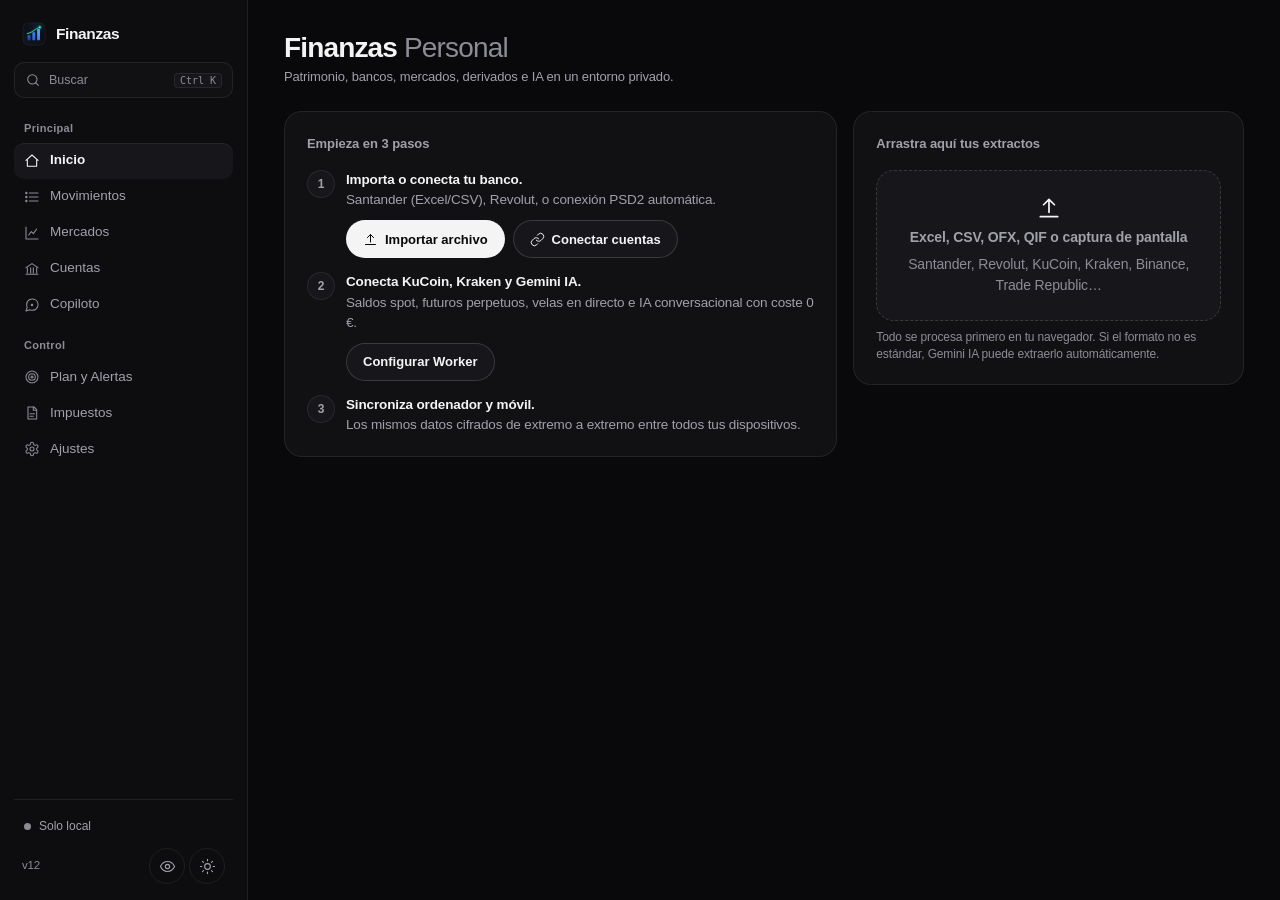
==== commit 9cb8b816: "v12 rev 17: fix sync KV/409, failover anti-bloqueos y conectores Open Banking/Kraken/OKX/KuCoin" ====
--- a/index.html
+++ b/index.html
@@ -4,7 +4,7 @@
 <meta charset="utf-8">
 <meta name="viewport" content="width=device-width,initial-scale=1,viewport-fit=cover">
 <title>Finanzas</title>
-<meta name="theme-color" content="#090a0d">
+<meta name="theme-color" content="#09090b">
 <meta name="robots" content="noindex">
 <meta name="mobile-web-app-capable" content="yes">
 <meta name="apple-mobile-web-app-capable" content="yes">
@@ -12,21 +12,26 @@
 <link rel="manifest" href="manifest.json">
 <link rel="icon" href="icon-192.png">
 <link rel="apple-touch-icon" href="icon-maskable-512.png">
-<script>try{var s=JSON.parse(localStorage.getItem('caudal_v1')||'{}').settings||{};var t=s.theme==='auto'?(matchMedia('(prefers-color-scheme: dark)').matches?'dark':'light'):(s.theme||'dark');document.documentElement.dataset.theme=t;}catch(e){}</script>
+<script>try{var s=JSON.parse(localStorage.getItem('caudal_v1')||'{}').settings||{};var t=s.theme==='auto'?(matchMedia('(prefers-color-scheme: dark)').matches?'dark':'light'):(s.theme||'dark');document.documentElement.dataset.theme=t;var mc=document.querySelector('meta[name=theme-color]');if(mc)mc.content=t==='light'?'#f6f5f1':'#09090b';}catch(e){}</script>
 <link rel="stylesheet" href="css/app.css">
 </head>
 <body>
 <div class="app" id="app-root">
   <aside class="side" aria-label="Navegación">
-    <button class="logo" type="button" data-go="resumen"><img src="icon-192.png" alt="">Finanzas</button>
-    <div id="nav-side"></div>
+    <button class="logo" type="button" data-go="resumen"><img src="icon-192.png" alt=""><span>Finanzas</span></button>
+    <button class="side-search" type="button" data-act="cmd-open" title="Buscar (Ctrl+K)">
+      <svg width="16" height="16" viewBox="0 0 24 24" fill="none" stroke="currentColor" stroke-width="1.6" stroke-linecap="round" stroke-linejoin="round" aria-hidden="true"><circle cx="11" cy="11" r="7"/><path d="M20 20l-3.5-3.5"/></svg>
+      <span>Buscar</span>
+      <kbd>Ctrl K</kbd>
+    </button>
+    <div class="side-scroll" id="nav-side"></div>
     <div class="side-foot">
       <button class="sync" type="button" data-act="sync-now" id="sync-side"></button>
-      <div class="row" style="justify-content:space-between">
-        <span class="faint" id="ver-side" style="font-size:12px"></span>
-        <span class="row" style="gap:6px">
-          <button class="iconbtn" type="button" data-act="hide" id="hide-side" aria-label="Ocultar importes"></button>
-          <button class="iconbtn" type="button" data-act="theme" id="theme-side" aria-label="Modo claro u oscuro"></button>
+      <div class="side-foot-bar">
+        <span class="faint" id="ver-side"></span>
+        <span class="side-foot-acts">
+          <button class="iconbtn" type="button" data-act="hide" id="hide-side" aria-label="Ocultar importes" title="Ocultar importes"></button>
+          <button class="iconbtn" type="button" data-act="theme" id="theme-side" aria-label="Modo claro u oscuro" title="Cambiar tema"></button>
         </span>
       </div>
     </div>
@@ -34,33 +39,33 @@
   <div class="main-col">
     <header class="desktop-topbar" id="desktop-topbar"></header>
     <header class="topbar">
-      <button class="iconbtn" type="button" data-act="drawer" aria-label="Abrir menú" aria-controls="mobile-drawer" aria-expanded="false"><svg viewBox="0 0 24 24" fill="none" stroke="currentColor" stroke-width="1.8" stroke-linecap="round"><path d="M4 7h16M4 12h16M4 17h16"/></svg></button>
-      <img src="icon-192.png" alt="" class="mobile-logo" width="22" height="22">
+      <button class="iconbtn" type="button" data-act="drawer" aria-label="Abrir menú" aria-controls="mobile-drawer" aria-expanded="false"><svg viewBox="0 0 24 24" fill="none" stroke="currentColor" stroke-width="1.6" stroke-linecap="round"><path d="M4 7h16M4 12h16M4 17h16"/></svg></button>
       <span class="mobile-title" id="mobile-title">Inicio</span>
       <span class="grow"></span>
-      <button class="iconbtn" type="button" data-act="sync-now" id="sync-top" aria-label="Sincronizar"></button>
       <button class="iconbtn" type="button" data-act="hide" id="hide-top" aria-label="Ocultar importes"></button>
-      <button class="iconbtn" type="button" data-act="theme" id="theme-top" aria-label="Modo claro u oscuro"></button>
+      <button class="iconbtn" type="button" data-act="quick" aria-label="Añadir movimiento"><svg viewBox="0 0 24 24" fill="none" stroke="currentColor" stroke-width="1.8" stroke-linecap="round"><path d="M12 5v14M5 12h14"/></svg></button>
     </header>
     <main id="main"></main>
   </div>
 </div>
-<button class="mobile-fab" type="button" data-act="quick" aria-label="Añadir movimiento"><svg viewBox="0 0 24 24" fill="none" stroke="currentColor" stroke-width="2" stroke-linecap="round"><path d="M12 5v14M5 12h14"/></svg></button>
+<button class="mobile-fab" type="button" data-act="quick" aria-label="Añadir movimiento"><svg viewBox="0 0 24 24" fill="none" stroke="currentColor" stroke-width="1.8" stroke-linecap="round"><path d="M12 5v14M5 12h14"/></svg></button>
 <nav class="tabs" id="nav-tabs" aria-label="Secciones principales"></nav>
 <div class="drawer-scrim" id="drawer-scrim" data-act="drawer-close"></div>
 <aside class="drawer" id="mobile-drawer" aria-label="Menú" aria-hidden="true">
   <div class="drawer-head">
     <img src="icon-192.png" alt="">
-    <span><b>Finanzas</b><small class="faint" style="display:block" id="ver-drawer"></small></span>
-    <button class="iconbtn" type="button" data-act="drawer-close" aria-label="Cerrar menú"><svg viewBox="0 0 24 24" fill="none" stroke="currentColor" stroke-width="1.8" stroke-linecap="round"><path d="M18 6L6 18M6 6l12 12"/></svg></button>
+    <span><b>Finanzas</b><small class="faint" id="ver-drawer"></small></span>
+    <button class="iconbtn" type="button" data-act="drawer-close" aria-label="Cerrar menú"><svg viewBox="0 0 24 24" fill="none" stroke="currentColor" stroke-width="1.6" stroke-linecap="round"><path d="M18 6L6 18M6 6l12 12"/></svg></button>
   </div>
   <div class="drawer-nav" id="nav-drawer"></div>
   <div class="drawer-foot">
-    <button class="sync" type="button" data-act="sync-now" id="sync-drawer"></button>
+    <div class="drawer-foot-row">
+      <button class="sync" type="button" data-act="sync-now" id="sync-drawer"></button>
+      <button class="iconbtn" type="button" data-act="theme" id="theme-top" aria-label="Modo claro u oscuro"></button>
+    </div>
     <div class="quickrow">
       <button class="btn" type="button" data-act="connect-hub">Conectar</button>
       <button class="btn" type="button" data-act="import">Importar</button>
-      <button class="btn primary" type="button" data-act="quick">Apuntar</button>
     </div>
   </div>
 </aside>
--- a/css/app.css
+++ b/css/app.css
@@ -1,322 +1,363 @@
 /* ==========================================================================
-   Finanzas v12 · Sistema de diseño unificado (PC Terminal + Móvil Táctil)
+   Finanzas v12 · Editorial Ledger (Obsidian Dark & Warm Paper Light)
+   Sistema de rejilla 8pt · Shadow 0% · CTAs monocromos · Color semántico puro
    ========================================================================== */
 :root{
-  --sans:-apple-system,BlinkMacSystemFont,"SF Pro Display","SF Pro Text","Segoe UI Variable","Segoe UI",Inter,Roboto,Arial,sans-serif;
+  --sans:-apple-system,BlinkMacSystemFont,"SF Pro Display","SF Pro Text","Inter","Segoe UI",Roboto,Arial,sans-serif;
   --mono:ui-monospace,"SF Mono","Cascadia Code",Menlo,Consolas,monospace;
   --ease:cubic-bezier(.2,.75,.25,1);
-  --r:16px;--r2:12px;--r3:9px;--gap:16px;
-  --brand:#3b82f6;--brand2:#60a5fa;--brand-ink:#ffffff;--brand-soft:rgba(59,130,246,.14);
-  --inv:#f59e0b;--inv-soft:rgba(245,158,11,.14);
-  --flow:#14b8a6;--flow-soft:rgba(20,184,166,.14);
-  --ai:#8b5cf6;--ai2:#a78bfa;--ai-soft:rgba(139,92,246,.14);
-  --up:#10b981;--up-soft:rgba(16,185,129,.14);--ok:var(--up);
-  --down:#ef4444;--down-soft:rgba(239,68,68,.14);
-  --warn:#f59e0b;--warn-soft:rgba(245,158,11,.14);
-  --info:#38bdf8;--info-soft:rgba(56,189,248,.14);
-  --c1:#f59e0b;--c2:#10b981;--c3:#3b82f6;--c4:#ec4899;--c5:#8b5cf6;--c6:#14b8a6;--c7:#f97316;--c8:#64748b;
+  --r:18px;--r2:12px;--r3:8px;--gap:16px;
+  --brand:#3b82f6;--brand2:#60a5fa;--brand-ink:#ffffff;--brand-soft:rgba(59,130,246,.12);
+  --inv:#eab308;--inv-soft:rgba(234,179,8,.12);
+  --flow:#14b8a6;--flow-soft:rgba(20,184,166,.12);
+  --ai:#a78bfa;--ai2:#c4b5fd;--ai-soft:rgba(167,139,250,.11);
+  --up:#22c55e;--up-soft:rgba(34,197,94,.12);--ok:var(--up);
+  --down:#ef4444;--down-soft:rgba(239,68,68,.12);
+  --warn:#f59e0b;--warn-soft:rgba(245,158,11,.13);
+  --info:#38bdf8;--info-soft:rgba(56,189,248,.12);
+  --c1:#f59e0b;--c2:#22c55e;--c3:#3b82f6;--c4:#ec4899;--c5:#a855f7;--c6:#14b8a6;--c7:#f97316;--c8:#71717a;
 }
 html[data-theme=dark]{
-  --bg:#090a0d;--bg2:#0e1015;--panel:#12151c;--panel2:#181c25;--panel3:#212734;
-  --line:rgba(255,255,255,.08);--line2:rgba(255,255,255,.16);--line-strong:var(--line2);
-  --ink:#f8fafc;--ink2:#b4bece;--ink3:#7e8b9f;
+  --bg:#09090b;--bg2:#0d0d10;--panel:#111114;--panel2:#17171b;--panel3:#202026;
+  --line:rgba(255,255,255,.075);--line2:rgba(255,255,255,.15);--line-strong:var(--line2);
+  --ink:#f4f4f5;--ink2:#a1a1aa;--ink3:#8c8c96;
+  --cta-bg:#f4f4f5;--cta-ink:#09090b;
+  --hero-glow:radial-gradient(ellipse 68% 48% at 10% 0%,rgba(255,255,255,.032),transparent 66%);
   --shadow:none;
   color-scheme:dark;
 }
 html[data-theme=light]{
-  --bg:#f5f6f8;--bg2:#ffffff;--panel:#ffffff;--panel2:#eef1f5;--panel3:#e2e7f0;
-  --line:rgba(15,23,42,.09);--line2:rgba(15,23,42,.18);--line-strong:var(--line2);
-  --ink:#0b0f19;--ink2:#3b4559;--ink3:#647084;
-  --brand:#2563eb;--brand2:#1d4ed8;--brand-soft:rgba(37,99,235,.10);
-  --ai:#7c3aed;--ai2:#6d28d9;--ai-soft:rgba(124,58,237,.10);
-  --up:#059669;--up-soft:rgba(5,150,105,.11);
+  --bg:#f6f5f1;--bg2:#efeee9;--panel:#ffffff;--panel2:#f1efe9;--panel3:#e6e3da;
+  --line:rgba(17,17,20,.085);--line2:rgba(17,17,20,.16);--line-strong:var(--line2);
+  --ink:#111114;--ink2:#52525b;--ink3:#5f5f68;
+  --cta-bg:#111114;--cta-ink:#ffffff;
+  --brand:#2563eb;--brand2:#1d4ed8;--brand-soft:rgba(37,99,235,.09);
+  --ai:#7c3aed;--ai2:#6d28d9;--ai-soft:rgba(124,58,237,.09);
+  --up:#15803d;--up-soft:rgba(21,128,61,.10);
   --down:#dc2626;--down-soft:rgba(220,38,38,.10);
-  --warn:#d97706;--warn-soft:rgba(217,119,6,.11);
-  --shadow:0 1px 2px rgba(15,23,42,.04);
+  --warn:#b45309;--warn-soft:rgba(180,83,9,.11);
+  --hero-glow:none;
+  --shadow:none;
   color-scheme:light;
 }
 *{box-sizing:border-box}
 html,body{margin:0;background:var(--bg);color:var(--ink);overflow-x:clip}
-body{font:14.5px/1.48 var(--sans);-webkit-font-smoothing:antialiased;-webkit-tap-highlight-color:transparent;letter-spacing:-.01em;text-rendering:optimizeLegibility}
+body{font:14px/1.5 var(--sans);-webkit-font-smoothing:antialiased;-webkit-tap-highlight-color:transparent;letter-spacing:-.01em;text-rendering:optimizeLegibility}
 [hidden]{display:none!important}
 button,input,select,textarea{font:inherit;color:inherit}
-a{color:var(--brand);text-decoration:none}
-a:hover{text-decoration:underline}
+a{color:var(--ink);text-decoration:underline;text-decoration-color:var(--line2);text-underline-offset:3px}
+a:hover{text-decoration-color:var(--ink)}
 svg{flex:none}
 .num,.money{font-variant-numeric:tabular-nums}
 .up{color:var(--up)}.down{color:var(--down)}.warn-c{color:var(--warn)}.muted{color:var(--ink2)}.faint{color:var(--ink3)}
-.dec{font-size:.60em;font-weight:600;opacity:.75}
-.hide-amounts .money{filter:blur(9px);transition:filter .18s var(--ease)}
-code{font:12.5px var(--mono);background:var(--panel2);padding:2px 6px;border-radius:6px;word-break:break-all;border:1px solid var(--line)}
+.dec{font-size:.58em;font-weight:560;opacity:.58}
+.hide-amounts .money{filter:blur(8px);user-select:none;transition:filter .16s var(--ease)}
+code{font:12px var(--mono);background:var(--panel2);padding:2px 6px;border-radius:6px;word-break:break-all;border:1px solid var(--line)}
+
+/* ===== Utilidades compactas ===== */
+.m-0{margin:0}.mt-0{margin-top:0}.mt-4{margin-top:4px}.mt-8{margin-top:8px}.mt-10{margin-top:10px}.mt-12{margin-top:12px}.mt-16{margin-top:16px}.mt-20{margin-top:20px}
+.mb-10{margin-bottom:10px}.mb-12{margin-bottom:12px}.mb-16{margin-bottom:16px}.my-12{margin:12px 0}.center{justify-content:center}
 
 /* ===== Controles y formularios ===== */
-.btn{display:inline-flex;align-items:center;justify-content:center;gap:7px;min-height:40px;padding:8px 15px;border-radius:12px;border:1px solid var(--line);background:var(--panel2);color:var(--ink);font-weight:620;font-size:13.5px;cursor:pointer;white-space:nowrap;transition:background .15s,border-color .15s,transform .1s var(--ease);user-select:none}
-.btn:hover{background:var(--panel3);border-color:var(--line2)}
-.btn:active{transform:scale(.97)}
-.btn.primary{background:var(--brand);color:var(--brand-ink);border-color:transparent}
-.btn.primary:hover{filter:brightness(1.08)}
-.btn.ai{background:var(--ai-soft);color:var(--ai2);border-color:rgba(139,92,246,.32)}
-.btn.ai:hover{background:rgba(139,92,246,.22);border-color:var(--ai)}
+.btn{display:inline-flex;align-items:center;justify-content:center;gap:7px;min-height:38px;padding:7px 16px;border-radius:999px;border:1px solid var(--line2);background:var(--panel2);color:var(--ink);font-weight:600;font-size:13px;cursor:pointer;white-space:nowrap;transition:background .14s,border-color .14s,opacity .14s;user-select:none;text-decoration:none}
+.btn:hover{background:var(--panel3);border-color:var(--line2);text-decoration:none}
+.btn:active{opacity:.85}
+.btn.primary{background:var(--cta-bg);color:var(--cta-ink);border-color:transparent;font-weight:640}
+.btn.primary:hover{opacity:.9;background:var(--cta-bg)}
+.btn.ai{background:var(--panel2);color:var(--ink);border-color:var(--line2)}
+.btn.ai:hover{background:var(--panel3)}
 .btn.danger{color:var(--down);background:var(--down-soft);border-color:transparent}
-.btn.small{min-height:34px;padding:5px 12px;font-size:12.5px;border-radius:10px}
+.btn.small{min-height:32px;padding:4px 12px;font-size:12.5px}
 .btn.ghost{background:transparent;border-color:transparent;color:var(--ink2)}
 .btn.ghost:hover{background:var(--panel2);color:var(--ink)}
 .btn.full{width:100%}
-.btn:disabled{opacity:.45;cursor:default;pointer-events:none}
-.btn svg{width:17px;height:17px}
-.iconbtn{display:inline-grid;place-items:center;width:38px;height:38px;border-radius:11px;border:1px solid var(--line);background:var(--panel);color:var(--ink2);cursor:pointer;transition:background .15s,color .15s,transform .1s}
+.btn:disabled{opacity:.42;cursor:default;pointer-events:none}
+.btn svg{width:15px;height:15px}
+.link-btn{border:0;background:none;color:var(--ink2);font-size:12.5px;font-weight:580;cursor:pointer;padding:2px 4px;border-radius:6px;transition:color .14s}
+.link-btn:hover{color:var(--ink)}
+.iconbtn{display:inline-grid;place-items:center;width:36px;height:36px;min-height:36px;padding:0;border-radius:999px;border:1px solid var(--line);background:transparent;color:var(--ink2);cursor:pointer;transition:background .14s,color .14s}
 .iconbtn:hover{color:var(--ink);background:var(--panel2)}
-.iconbtn:active{transform:scale(.94)}
-.iconbtn svg{width:19px;height:19px}
-
-label.f{display:grid;gap:6px;font-size:12.5px;color:var(--ink2);font-weight:620}
+.iconbtn svg{width:17px;height:17px}
+
+label.f{display:grid;gap:6px;font-size:12px;color:var(--ink2);font-weight:600}
 label.f.row{display:flex;flex-direction:row;align-items:center;gap:10px;line-height:1.4}
-input[type=text],input[type=number],input[type=date],input[type=url],input[type=password],input[type=search],select,textarea{width:100%;min-height:42px;padding:8px 12px;border:1px solid var(--line2);border-radius:11px;background:var(--panel2);color:var(--ink);font-size:14px;font-weight:520;transition:border-color .15s,background .15s}
-textarea{min-height:86px;font:12.5px/1.45 var(--mono);resize:vertical}
-input:focus-visible,select:focus-visible,textarea:focus-visible,button:focus-visible,a:focus-visible{outline:2px solid var(--brand);outline-offset:1px}
-input[type=checkbox]{width:19px;height:19px;accent-color:var(--brand);flex:none;margin:0;cursor:pointer}
+input[type=text],input[type=number],input[type=date],input[type=url],input[type=password],input[type=search],select,textarea{width:100%;min-height:40px;padding:8px 12px;border:1px solid var(--line2);border-radius:var(--r2);background:var(--panel2);color:var(--ink);font-size:13.5px;font-weight:500;transition:border-color .14s,background .14s}
+textarea{min-height:84px;font:12.5px/1.45 var(--mono);resize:vertical}
+input:focus-visible,select:focus-visible,textarea:focus-visible,button:focus-visible,a:focus-visible{outline:2px solid var(--ink2);outline-offset:2px}
+input[type=checkbox]{width:18px;height:18px;accent-color:var(--cta-bg);flex:none;margin:0;cursor:pointer}
 label.row{flex-wrap:nowrap;cursor:pointer}
 .row{display:flex;gap:8px;flex-wrap:wrap;align-items:center}
 .form{display:grid;grid-template-columns:repeat(2,minmax(0,1fr));gap:12px}
 .form .wide{grid-column:1/-1}
-.note{font-size:12.5px;color:var(--ink3);margin:8px 0 0;line-height:1.45}
-.callout{border-radius:12px;padding:12px 14px;font-size:13.5px;background:var(--warn-soft);border:1px solid rgba(245,158,11,.25);color:var(--ink)}
-.callout.ok{background:var(--up-soft);border-color:rgba(34,197,94,.25)}
-.callout.err{background:var(--down-soft);border-color:rgba(239,68,68,.25)}
-.callout.info{background:var(--info-soft);border-color:rgba(56,189,248,.25)}
+.note{font-size:12px;color:var(--ink3);margin:8px 0 0;line-height:1.45}
+.callout{border-radius:var(--r2);padding:12px 14px;font-size:13px;background:var(--warn-soft);border:1px solid rgba(245,158,11,.22);color:var(--ink)}
+.callout.ok{background:var(--up-soft);border-color:rgba(34,197,94,.22)}
+.callout.err{background:var(--down-soft);border-color:rgba(239,68,68,.22)}
+.callout.info{background:var(--info-soft);border-color:rgba(56,189,248,.22)}
 .search{position:relative}
-.search svg{position:absolute;left:12px;top:50%;transform:translateY(-50%);width:17px;height:17px;color:var(--ink3);pointer-events:none}
-.search input{padding-left:38px;border-radius:999px}
-
-.seg,.ranges{display:inline-flex;background:var(--panel2);border:1px solid var(--line);border-radius:11px;padding:3px;gap:2px}
-.seg button,.ranges button{display:inline-flex;align-items:center;justify-content:center;gap:6px;border:0;background:transparent;padding:5px 12px;font-size:12.5px;font-weight:620;color:var(--ink2);cursor:pointer;min-height:30px;border-radius:8px;transition:background .15s,color .15s;white-space:nowrap}
-.seg button[aria-pressed=true],.seg button.on,.ranges button[aria-pressed=true]{background:var(--brand-soft);color:var(--brand2);box-shadow:inset 0 0 0 1px rgba(59,130,246,.38);font-weight:700}
-.cmd-trigger svg,.seg button svg,.m-qbtn svg,.chip svg,.live-pill svg,.label svg{width:16px;height:16px;flex:none}
-.chip{display:inline-flex;align-items:center;gap:6px;padding:4px 11px;border-radius:999px;font-size:12.5px;font-weight:620;color:var(--ink2);background:var(--panel2);border:1px solid var(--line);white-space:nowrap}
-.chip i{width:8px;height:8px;border-radius:50%;display:inline-block}
-button.chip{cursor:pointer;min-height:34px;transition:all .15s}
-button.chip[aria-pressed=true]{background:var(--ink);color:var(--bg);border-color:var(--ink)}
-.tag{display:inline-flex;align-items:center;gap:4px;font-size:11px;font-weight:700;padding:2px 8px;border-radius:999px;background:var(--panel2);color:var(--ink2);white-space:nowrap}
+.search svg{position:absolute;left:12px;top:50%;transform:translateY(-50%);width:16px;height:16px;color:var(--ink3);pointer-events:none}
+.search input{padding-left:36px;border-radius:999px}
+
+.seg,.ranges{display:inline-flex;background:var(--panel2);border:1px solid var(--line);border-radius:999px;padding:3px;gap:2px}
+.seg.seg-full{display:flex;width:100%}
+.seg.seg-full button{flex:1}
+.seg button,.ranges button{display:inline-flex;align-items:center;justify-content:center;gap:5px;border:0;background:transparent;padding:4px 11px;font-size:12px;font-weight:580;color:var(--ink2);cursor:pointer;min-height:28px;border-radius:999px;transition:background .14s,color .14s;white-space:nowrap}
+.seg button[aria-pressed=true],.seg button.on,.ranges button[aria-pressed=true]{background:var(--panel);color:var(--ink);font-weight:660;box-shadow:inset 0 0 0 1px var(--line)}
+.seg button svg,.chip svg,.label svg{width:14px;height:14px}
+.chip{display:inline-flex;align-items:center;gap:6px;padding:4px 12px;border-radius:999px;font-size:12px;font-weight:580;color:var(--ink2);background:var(--panel2);border:1px solid var(--line);white-space:nowrap}
+.chip i{width:7px;height:7px;border-radius:50%;display:inline-block}
+button.chip{cursor:pointer;min-height:32px;transition:all .14s}
+button.chip[aria-pressed=true]{background:var(--cta-bg);color:var(--cta-ink);border-color:transparent}
+.tag{display:inline-flex;align-items:center;gap:4px;font-size:11px;font-weight:620;padding:2px 8px;border-radius:999px;background:var(--panel2);color:var(--ink2);white-space:nowrap}
 .tag.ok{background:var(--up-soft);color:var(--up)}.tag.err{background:var(--down-soft);color:var(--down)}.tag.warn{background:var(--warn-soft);color:var(--warn)}.tag.ai{background:var(--ai-soft);color:var(--ai2)}.tag.brand{background:var(--brand-soft);color:var(--brand2)}
-.pill{display:inline-flex;align-items:center;gap:5px;padding:3px 9px;border-radius:999px;font-weight:680;font-size:12.5px;background:var(--panel2);font-variant-numeric:tabular-nums;white-space:nowrap}
+.pill{display:inline-flex;align-items:center;gap:5px;padding:3px 10px;border-radius:999px;font-weight:640;font-size:12px;background:var(--panel2);font-variant-numeric:tabular-nums;white-space:nowrap}
 .pill.up{background:var(--up-soft);color:var(--up)}.pill.down{background:var(--down-soft);color:var(--down)}
 
-/* ===== Estructura general PC (Top Command Header + Lienzo unificado) ===== */
-.app{display:grid;grid-template-columns:minmax(0,1fr);min-height:100vh}
-.side{display:none}
-.logo{display:flex;align-items:center;gap:10px;padding:4px 10px 18px;font-weight:760;font-size:17px;letter-spacing:-.025em;color:var(--ink);background:none;border:0;text-align:left;cursor:pointer}
-.logo img{width:30px;height:30px;border-radius:9px}
-.logo .badge{margin-left:auto;font-size:10.5px;font-weight:700;padding:2px 7px;border-radius:999px;background:var(--brand-soft);color:var(--brand2)}
-.nav-group-label{padding:14px 11px 5px;color:var(--ink3);font-size:11px;font-weight:700;text-transform:uppercase;letter-spacing:.07em}
-.nav{display:flex;align-items:center;gap:11px;width:100%;padding:9px 12px;border:0;background:none;border-radius:11px;color:var(--ink2);text-align:left;cursor:pointer;font-weight:580;font-size:13.5px;min-height:42px;transition:background .15s,color .15s}
-.nav svg{width:19px;height:19px}
+/* ===== Puntos semánticos (sustituyen avatares cuadrados chillones) ===== */
+.cat-dot{width:8px;height:8px;border-radius:50%;flex:none;display:inline-block;background:var(--ink3)}
+.cat-dot.sm{width:6px;height:6px}
+.cat-dot.lg{width:10px;height:10px}
+.cat-dot.k-bank{background:#ef4444}.cat-dot.k-exchange{background:#10b981}.cat-dot.k-broker{background:#3b82f6}.cat-dot.k-wallet{background:#a855f7}.cat-dot.k-cash{background:#14b8a6}
+.cat-dot.inst-santander{background:#ec0000}.cat-dot.inst-revolut{background:#3b82f6}.cat-dot.inst-kucoin{background:#10b981}.cat-dot.inst-kraken{background:#8b5cf6}.cat-dot.inst-binance{background:#eab308}
+
+/* ===== Shell Escritorio (Sidebar 248px + Lienzo Editorial) ===== */
+.app{display:grid;grid-template-columns:248px minmax(0,1fr);min-height:100vh}
+.desktop-topbar{display:none!important}
+.side{display:flex;flex-direction:column;position:sticky;top:0;height:100vh;padding:20px 14px 16px;background:var(--bg2);border-right:1px solid var(--line);overflow:hidden}
+.logo{display:flex;align-items:center;gap:10px;padding:2px 8px 16px;font-weight:700;font-size:15.5px;letter-spacing:-.025em;color:var(--ink);background:none;border:0;text-align:left;cursor:pointer}
+.logo img{width:24px;height:24px;border-radius:7px}
+.side-search{display:flex;align-items:center;gap:8px;width:100%;min-height:36px;padding:0 10px;margin-bottom:8px;border:1px solid var(--line);border-radius:10px;background:var(--panel);color:var(--ink3);font-size:12.5px;cursor:pointer;text-align:left;transition:border-color .14s,color .14s}
+.side-search:hover{border-color:var(--line2);color:var(--ink)}
+.side-search span{flex:1}
+.side-search kbd{font:10px var(--mono);padding:1px 5px;border-radius:4px;background:var(--panel2);color:var(--ink3);border:1px solid var(--line)}
+.side-scroll{flex:1;overflow-y:auto;scrollbar-width:none;padding-bottom:12px}
+.side-scroll::-webkit-scrollbar{display:none}
+.nav-group-label{display:flex;align-items:center;justify-content:space-between;padding:14px 10px 6px;color:var(--ink3);font-size:11px;font-weight:620;letter-spacing:.03em}
+.side-add-btn{border:0;background:none;color:var(--ink3);font-size:15px;line-height:1;width:22px;height:22px;border-radius:6px;cursor:pointer;display:grid;place-items:center}
+.side-add-btn:hover{background:var(--panel2);color:var(--ink)}
+.nav{display:flex;align-items:center;gap:10px;width:100%;padding:7px 10px;border:0;background:none;border-radius:10px;color:var(--ink2);text-align:left;cursor:pointer;font-weight:540;font-size:13.5px;min-height:36px;transition:background .12s,color .12s}
+.nav svg{width:16px;height:16px;color:var(--ink3)}
 .nav:hover{background:var(--panel);color:var(--ink)}
-.nav[aria-current=page]{background:var(--panel2);color:var(--ink);font-weight:650}
-.nav[aria-current=page] svg{color:var(--brand)}
-.nav .nav-badge,.top-nav-btn .nav-badge{font-size:10.5px;font-weight:750;padding:1px 6px;border-radius:999px;background:var(--warn-soft);color:var(--warn);line-height:1.3}
-.nav .nav-badge{margin-left:auto}
-.side-foot{margin-top:auto;display:grid;gap:8px;padding:12px 4px 0;border-top:1px solid var(--line)}
-.sync{display:flex;align-items:center;gap:8px;font-size:12.5px;color:var(--ink2);background:none;border:0;padding:8px;text-align:left;cursor:pointer;border-radius:10px;min-height:38px}
+.nav[aria-current=page]{background:var(--panel2);color:var(--ink);font-weight:620;box-shadow:inset 0 1px 0 rgba(255,255,255,.06)}
+html[data-theme=light] .nav[aria-current=page]{background:var(--panel);box-shadow:inset 0 0 0 1px var(--line)}
+.nav[aria-current=page] svg{color:var(--ink)}
+.nav .nav-badge{margin-left:auto;font-size:10.5px;font-weight:650;padding:1px 6px;border-radius:999px;background:var(--panel3);color:var(--ink2);line-height:1.3}
+.side-acc{display:flex;align-items:center;gap:8px;width:100%;padding:6px 10px;border:0;background:none;border-radius:8px;color:var(--ink2);text-align:left;cursor:pointer;font-size:12.5px;min-height:32px;transition:background .12s,color .12s}
+.side-acc:hover{background:var(--panel);color:var(--ink)}
+.side-acc[aria-current=true]{background:var(--panel2);color:var(--ink);font-weight:600}
+.side-acc-name{flex:1;min-width:0;overflow:hidden;text-overflow:ellipsis;white-space:nowrap}
+.side-acc-val{font-variant-numeric:tabular-nums;font-size:12px;color:var(--ink);font-weight:560}
+.side-foot{margin-top:auto;display:grid;gap:6px;padding:10px 2px 0;border-top:1px solid var(--line)}
+.side-foot-bar{display:flex;align-items:center;justify-content:space-between;padding:0 6px}
+.side-foot-bar .faint{font-size:11.5px}
+.side-foot-acts{display:flex;gap:4px}
+.sync{display:flex;align-items:center;gap:8px;font-size:12px;color:var(--ink2);background:none;border:0;padding:6px 8px;text-align:left;cursor:pointer;border-radius:8px;min-height:32px;width:100%}
 .sync:hover{color:var(--ink);background:var(--panel)}
 .dot{width:7px;height:7px;border-radius:50%;background:var(--ink3);flex:none}
-.dot.ok{background:var(--up);box-shadow:0 0 0 3px var(--up-soft)}.dot.err{background:var(--down);box-shadow:0 0 0 3px var(--down-soft)}.dot.busy{background:var(--warn);animation:pulse 1s infinite}
+.dot.ok{background:var(--up)}.dot.err{background:var(--down)}.dot.busy{background:var(--warn);animation:pulse 1s infinite}
 @keyframes pulse{50%{opacity:.35}}
 
-/* Barra superior PC Command Header */
 .main-col{display:flex;flex-direction:column;min-width:0}
-.desktop-topbar{position:sticky;top:0;z-index:25;display:flex;align-items:center;justify-content:space-between;gap:8px;padding:7px 18px;max-width:100%;overflow:hidden;background:color-mix(in srgb,var(--bg2) 88%,transparent);backdrop-filter:blur(14px);-webkit-backdrop-filter:blur(14px);border-bottom:1px solid var(--line)}
-.top-left,.top-right{display:flex;align-items:center;gap:4px;min-width:0}
-.top-brand{display:inline-flex;align-items:center;gap:7px;padding:3px 6px 3px 0;margin-right:2px;font-weight:760;font-size:14.5px;letter-spacing:-.025em;color:var(--ink);background:none;border:0;cursor:pointer;white-space:nowrap;flex:none}
-.top-brand img{width:22px;height:22px;border-radius:6px}
-.top-nav{display:flex;align-items:center;gap:1px;min-width:0}
-.top-nav-btn{display:inline-flex;align-items:center;gap:5px;min-height:32px;padding:4px 8px;border-radius:8px;border:1px solid transparent;background:transparent;color:var(--ink2);font-size:12.5px;font-weight:600;cursor:pointer;white-space:nowrap;transition:background .12s,color .12s,border-color .12s}
-.top-nav-btn svg{display:none;width:14px;height:14px;color:var(--ink3);transition:color .12s}
-.top-nav-btn.top-nav-ai svg{display:inline-block;color:var(--ai2)}
-.top-nav-btn:hover{background:var(--panel);color:var(--ink)}
-.top-nav-btn[aria-current=page]{background:var(--panel2);color:var(--ink);border-color:var(--line);font-weight:660}
-.top-nav-btn.top-nav-ai[aria-current=page]{background:var(--ai-soft);color:var(--ai2);border-color:rgba(139,92,246,.32)}
-.desktop-topbar .iconbtn{width:32px;height:32px;border-radius:8px;flex:none}
-.desktop-topbar .iconbtn svg{width:15px;height:15px}
-.top-act-btn{min-height:32px!important;padding:4px 9px!important;font-size:12px!important;border-radius:8px!important;gap:5px!important}
-.top-act-btn svg{width:14px;height:14px}
-.ticker-strip{display:flex;align-items:center;gap:8px;min-width:0;overflow-x:auto;scrollbar-width:none}
-.ticker-strip::-webkit-scrollbar{display:none}
-.live-pill{display:inline-flex;align-items:center;gap:5px;min-height:32px;padding:3px 8px;border-radius:8px;background:var(--panel);border:1px solid var(--line);font-size:11.5px;font-weight:620;white-space:nowrap;cursor:pointer;transition:border-color .15s,background .15s;flex:none}
-.live-pill:hover{border-color:var(--line2);background:var(--panel2)}
-.live-pill b{font-weight:700}
-.live-dot{width:6px;height:6px;border-radius:50%;background:var(--ink3)}
-.live-dot.on{background:var(--up);box-shadow:0 0 0 3px var(--up-soft);animation:pulse 2.2s infinite}
-.tick-up{animation:flash-up .65s ease}
-.tick-down{animation:flash-down .65s ease}
-@keyframes flash-up{0%{background:var(--up-soft)}100%{background:transparent}}
-@keyframes flash-down{0%{background:var(--down-soft)}100%{background:transparent}}
-.cmd-trigger{display:inline-flex;align-items:center;gap:6px;min-height:32px;padding:0 9px;border-radius:8px;border:1px solid var(--line);background:var(--panel);color:var(--ink2);font-size:12px;cursor:pointer;white-space:nowrap;flex:none}
-.cmd-trigger:hover{border-color:var(--line2);color:var(--ink)}
-.cmd-trigger kbd{font:10px var(--mono);padding:1px 4px;border-radius:4px;background:var(--panel2);color:var(--ink3);border:1px solid var(--line)}
-
-main{padding:22px 24px 64px;max-width:1480px;width:100%;min-width:0;margin:0 auto}
-.head{display:flex;align-items:flex-end;justify-content:space-between;gap:14px;margin-bottom:18px;flex-wrap:wrap}
-.head h1{font-size:26px;line-height:1.14;letter-spacing:-.03em;margin:0;font-weight:750}
-.head p{margin:3px 0 0;color:var(--ink2);font-size:13px}
+main{padding:32px 36px 72px;max-width:1180px;width:100%;min-width:0;margin:0 auto}
+.head{display:flex;align-items:flex-end;justify-content:space-between;gap:16px;margin-bottom:24px;flex-wrap:wrap}
+.head h1{font-size:28px;line-height:1.12;letter-spacing:-.03em;margin:0;font-weight:680}
+.title-year{color:var(--ink3);font-weight:500}
+.head p{margin:4px 0 0;color:var(--ink2);font-size:13px}
 .actions{display:flex;gap:8px;flex-wrap:wrap;align-items:center}
 
-/* ===== Paneles y Grid Bento ===== */
+/* ===== Paneles y Grid Bento 8pt ===== */
 .grid{display:grid;grid-template-columns:repeat(12,minmax(0,1fr));gap:var(--gap);align-items:start}
 .grid>*{min-width:0}
 .span3{grid-column:span 3}.span4{grid-column:span 4}.span5{grid-column:span 5}.span6{grid-column:span 6}.span7{grid-column:span 7}.span8{grid-column:span 8}.span9{grid-column:span 9}.span12{grid-column:span 12}
-.panel{background:var(--panel);border:1px solid var(--line);border-radius:var(--r);padding:18px 20px;min-width:0;box-shadow:var(--shadow);display:flex;flex-direction:column}
-.panel-foot{margin-top:12px}
-.panel>h2,.module-title{font-size:13px;font-weight:680;letter-spacing:-.005em;color:var(--ink2);margin:0 0 14px;display:flex;align-items:center;justify-content:space-between;gap:8px;min-height:24px}
-.module-title b,.panel>h2 b{color:var(--ink);min-width:0;flex:1;overflow:hidden;text-overflow:ellipsis;white-space:nowrap}
-.label{margin:14px 0 6px;font-size:11px;text-transform:uppercase;letter-spacing:.06em;color:var(--ink3);font-weight:700}
-.big,.position-value{font-size:40px;line-height:1.02;letter-spacing:-.04em;font-weight:750;font-variant-numeric:tabular-nums}
-.position-eyebrow{font-size:12.5px;font-weight:640;color:var(--ink2);display:flex;align-items:center;gap:8px}
-.position-status{display:flex;align-items:center;gap:8px;flex-wrap:wrap;margin-top:6px;font-size:13px;color:var(--ink2)}
-.position-chart{margin:12px 0 10px}
-.m-hero-chart{margin:12px -4px 4px}
-.hero-top{display:flex;align-items:center;justify-content:space-between;gap:12px;flex-wrap:wrap;margin-bottom:6px}
+.panel{background:var(--panel);border:1px solid var(--line);border-radius:var(--r);padding:20px 22px;min-width:0;display:flex;flex-direction:column}
+.hero-main{background:var(--hero-glow),var(--panel)}
+.panel-foot{margin-top:16px}
+.panel>h2,.module-title{font-size:13px;font-weight:620;letter-spacing:-.005em;color:var(--ink2);margin:0 0 14px;display:flex;align-items:center;justify-content:space-between;gap:8px;min-height:24px}
+.module-title b,.panel>h2 b{color:var(--ink);min-width:0;flex:1;overflow:hidden;text-overflow:ellipsis;white-space:nowrap;font-weight:640}
+.label{margin:16px 0 6px;font-size:11px;text-transform:uppercase;letter-spacing:.06em;color:var(--ink3);font-weight:650}
+.big,.position-value{font-size:40px;line-height:1.02;letter-spacing:-.04em;font-weight:700;font-variant-numeric:tabular-nums}
+.position-eyebrow{font-size:12.5px;font-weight:560;color:var(--ink2);display:flex;align-items:center;gap:6px}
+.position-status{display:flex;align-items:center;gap:8px;flex-wrap:wrap;margin-top:8px;font-size:12.5px;color:var(--ink2)}
+.position-chart{margin:14px 0 8px}
+.m-hero-chart{margin:12px -4px 6px}
+.hero-top{display:flex;align-items:center;justify-content:space-between;gap:12px;flex-wrap:wrap;margin-bottom:8px}
 .hero-controls{display:flex;align-items:center;gap:6px;flex-wrap:wrap}
-.hero-val-row{display:flex;align-items:center;gap:12px;flex-wrap:wrap}
-.alloc-strip{margin:12px 0 6px;padding:10px 12px;border-radius:11px;background:var(--panel2);border:1px solid var(--line);display:grid;gap:8px}
-.alloc-track{height:5px;border-radius:99px;background:var(--panel3);overflow:hidden;display:flex;gap:2px}
+.hero-val-row{display:flex;align-items:baseline;gap:12px;flex-wrap:wrap}
+.hero-insight{margin:8px 0 0;font-size:13px;color:var(--ink2)}
+
+/* Tiras planas por hairline (sin cajas dentro de cajas) */
+.alloc-strip{margin:14px 0 4px;display:grid;gap:8px}
+.alloc-track{height:4px;border-radius:99px;background:var(--panel2);overflow:hidden;display:flex;gap:2px}
 .alloc-track i{display:block;height:100%;border-radius:99px}
-.alloc-items{display:flex;align-items:center;gap:6px 14px;flex-wrap:wrap}
-.alloc-item{display:inline-flex;align-items:center;gap:6px;padding:3px 7px;margin:-3px -7px;border:0;background:none;color:inherit;font-size:12.5px;border-radius:8px;cursor:pointer;transition:background .12s;white-space:nowrap}
-.alloc-item:hover{background:var(--panel3)}
-.alloc-item i{width:8px;height:8px;border-radius:50%;flex:none}
-.alloc-item span{color:var(--ink2);font-weight:580}
-.alloc-item b{font-weight:700;font-variant-numeric:tabular-nums}
+.alloc-items{display:flex;align-items:center;gap:6px 16px;flex-wrap:wrap}
+.alloc-item{display:inline-flex;align-items:center;gap:6px;padding:2px 0;border:0;background:none;color:inherit;font-size:12px;cursor:pointer;white-space:nowrap}
+.alloc-item:hover{color:var(--ink)}
+.alloc-item i{width:7px;height:7px;border-radius:50%;flex:none}
+.alloc-item span{color:var(--ink2);font-weight:540}
+.alloc-item b{font-weight:640;font-variant-numeric:tabular-nums}
 .alloc-item small{color:var(--ink3);font-size:11.5px;font-variant-numeric:tabular-nums}
-.alloc-cta{margin-left:auto;display:inline-flex;align-items:center;gap:5px;padding:4px 11px;border-radius:999px;border:1px dashed var(--line2);background:var(--panel2);color:var(--brand2);font-size:12px;font-weight:640;cursor:pointer;white-space:nowrap;transition:border-color .15s,background .15s}
-.alloc-cta:hover{border-color:var(--brand);background:var(--brand-soft)}
-.alloc-cta svg{width:13px;height:13px}
-.flow-summary{padding:11px 13px;border-radius:12px;background:var(--panel2);border:1px solid var(--line);display:grid;gap:9px}
+
+.flow-summary{display:grid;gap:10px}
 .flow-summary-nums{display:grid;grid-template-columns:repeat(3,minmax(0,1fr));gap:8px}
-.flow-summary-nums small{display:block;font-size:11.5px;color:var(--ink2);font-weight:600;white-space:nowrap}
-.flow-summary-nums b{display:block;font-size:15px;font-weight:720;margin-top:2px;font-variant-numeric:tabular-nums;white-space:nowrap;overflow:hidden;text-overflow:ellipsis}
-.flow-kpis{margin-top:10px}
-.flow-extra{display:flex;flex-direction:column;gap:2px;margin:4px 0 6px}
-.mini-cat-line{display:flex;align-items:center;justify-content:space-between;gap:8px;padding:6px 0;border-bottom:1px solid var(--line);font-size:12.5px}
+.flow-summary-nums>div+div{border-left:1px solid var(--line);padding-left:10px}
+.flow-summary-nums small{display:block;font-size:11.5px;color:var(--ink3);font-weight:560;white-space:nowrap}
+.flow-summary-nums b{display:block;font-size:15.5px;font-weight:660;margin-top:2px;font-variant-numeric:tabular-nums;white-space:nowrap;overflow:hidden;text-overflow:ellipsis}
+.flow-kpis{margin-top:14px}
+.flow-extra{display:flex;flex-direction:column;gap:2px;margin-top:8px}
+.mini-cat-line{display:flex;align-items:center;justify-content:space-between;gap:8px;padding:7px 0;border-bottom:1px solid var(--line);font-size:12.5px}
 .mini-cat-line:last-child{border-bottom:0}
-.mini-cat-name{display:inline-flex;align-items:center;gap:7px;min-width:0;overflow:hidden;text-overflow:ellipsis;white-space:nowrap;color:var(--ink2);font-weight:580}
-.mini-cat-name i{width:8px;height:8px;border-radius:50%;flex:none}
-.deriv-banner{margin-bottom:10px;padding:8px 12px}
-.tx-bal{text-align:right;white-space:nowrap}
+.mini-cat-name{display:inline-flex;align-items:center;gap:7px;min-width:0;overflow:hidden;text-overflow:ellipsis;white-space:nowrap;color:var(--ink2);font-weight:540}
+.mini-cat-name i{width:7px;height:7px;border-radius:50%;flex:none}
+.deriv-banner{margin-bottom:10px;padding:9px 12px;background:var(--panel2);border:1px solid var(--line);border-left:3px solid var(--up);font-size:12.5px}
+.deriv-banner.err{background:var(--panel2);border-color:var(--line);border-left:3px solid var(--down)}
+.tx-bal{text-align:right;white-space:nowrap;display:block}
 .crow-sh{font-weight:500;margin-right:4px}
-.acard-add{align-items:center;justify-content:center;border-style:dashed;width:150px}
 .chart-tick{position:absolute;left:4px;font-size:10.5px;color:var(--ink3);pointer-events:none;opacity:.85}
-.chart-tick.top{top:2px}
-.chart-tick.bot{bottom:4px}
-.cmp-wrap{display:grid;gap:4px}
-.cmp-head{display:flex;align-items:center;justify-content:space-between;font-size:11.5px;color:var(--ink2);font-weight:600}
-
-.kpi-strip{display:grid;grid-template-columns:repeat(4,minmax(0,1fr));gap:12px}
-.kpi-card{background:var(--panel);border:1px solid var(--line);border-radius:14px;padding:15px 17px;display:grid;gap:5px;min-width:0;box-shadow:var(--shadow)}
-.kpi-card>small{color:var(--ink2);font-size:12px;font-weight:620;display:flex;align-items:center;gap:6px}
-.kpi-card>b{font-size:23px;font-weight:740;letter-spacing:-.03em;line-height:1.15;font-variant-numeric:tabular-nums;white-space:nowrap}
+.chart-tick.top{top:2px}.chart-tick.bot{bottom:4px}
+.cmp-wrap{display:grid;gap:4px;margin-top:4px}
+.cmp-head{display:flex;align-items:center;justify-content:space-between;font-size:11.5px;color:var(--ink2);font-weight:560}
+.days-meta{display:flex;justify-content:space-between;font-size:11.5px;color:var(--ink3);margin-bottom:6px;font-variant-numeric:tabular-nums}
+
+.change-grid{display:grid;grid-template-columns:repeat(3,minmax(0,1fr));border-top:1px solid var(--line);padding-top:14px}
+.change-grid.cols-2{grid-template-columns:repeat(2,minmax(0,1fr))}
+.change-cell{min-width:0;padding-right:10px}
+.change-cell+.change-cell{border-left:1px solid var(--line);padding-left:12px}
+.change-cell>small,.change-cell>b,.change-cell>span{display:block;white-space:nowrap;overflow:hidden;text-overflow:ellipsis}
+.change-cell>small{color:var(--ink3);font-size:11.5px;font-weight:560}
+.change-cell>b{font-size:14.5px;font-weight:660;margin-top:2px;font-variant-numeric:tabular-nums}
+.change-cell>span{font-size:11px;color:var(--ink3);margin-top:1px;font-weight:580}
+.change-cell>span.up{color:var(--up)}.change-cell>span.down{color:var(--down)}
+
+.kpi-strip{display:grid;grid-template-columns:repeat(4,minmax(0,1fr));background:var(--panel);border:1px solid var(--line);border-radius:var(--r)}
+.kpi-card{padding:16px 18px;display:grid;gap:4px;min-width:0}
+.kpi-card+.kpi-card{border-left:1px solid var(--line)}
+.kpi-card>small{color:var(--ink3);font-size:12px;font-weight:580}
+.kpi-card>b{font-size:22px;font-weight:680;letter-spacing:-.03em;line-height:1.15;font-variant-numeric:tabular-nums;white-space:nowrap}
 .kpi-card>b .dec{font-size:.66em}
-.kpi-card>span{font-size:12px;color:var(--ink2);font-weight:560}
-.kpi-card>span.up{color:var(--up)}.kpi-card>span.down{color:var(--down)}
-.change-grid{display:grid;grid-template-columns:repeat(3,minmax(0,1fr));gap:8px}
-.change-grid.cols-2{grid-template-columns:repeat(2,minmax(0,1fr))}
-.change-cell{padding:10px 11px;border-radius:12px;background:var(--panel2);border:1px solid var(--line);min-width:0}
-.change-cell>small,.change-cell>b,.change-cell>span{display:block;white-space:nowrap;overflow:hidden;text-overflow:ellipsis}
-.change-cell>small{color:var(--ink2);font-size:11.5px;font-weight:600}
-.change-cell>b{font-size:14.5px;font-weight:700;margin-top:2px;font-variant-numeric:tabular-nums}
-.change-cell>span{font-size:11px;color:var(--ink3);margin-top:1px;font-weight:620}
-.change-cell>span.up{color:var(--up)}.change-cell>span.down{color:var(--down)}
-
-.breakdown-row{display:grid;grid-template-columns:1fr auto;gap:6px;width:100%;border:0;background:none;color:inherit;text-align:left;padding:9px 0;cursor:pointer}
-.breakdown-row span{color:var(--ink2);font-size:13px;font-weight:580}
-.breakdown-row b{font-size:15px;font-weight:680;font-variant-numeric:tabular-nums}
-.breakdown-row i{grid-column:1/-1;display:block;height:5px;border-radius:99px;background:linear-gradient(90deg,var(--bar-c,var(--brand)) var(--w),var(--panel2) var(--w))}
+.kpi-card>span{font-size:12px;color:var(--ink2);font-weight:520}
 
 .kv{display:grid;grid-template-columns:1fr auto;gap:9px 14px;font-variant-numeric:tabular-nums;align-items:center}
 .kv dt{color:var(--ink2);min-width:0;overflow:hidden;text-overflow:ellipsis;white-space:nowrap}
-.kv dd{margin:0;text-align:right;font-weight:650}
-.stats{display:grid;grid-template-columns:repeat(3,minmax(0,1fr));gap:12px}
-.stat{display:flex;flex-direction:column;gap:3px;min-width:0;padding:12px;border-radius:12px;background:var(--panel2);border:1px solid var(--line)}
-.stat b{font-size:19px;line-height:1.15;letter-spacing:-.025em;font-weight:720;font-variant-numeric:tabular-nums}
-.stat small{color:var(--ink2);font-size:12px;font-weight:600}
-
-/* ===== Entidades, Cuentas y Activos ===== */
-.account-line,.asset-line,.hold,.item{display:grid;grid-template-columns:38px minmax(0,1fr) auto;gap:2px 12px;padding:9px 10px;margin:0 -10px;width:calc(100% + 20px);align-items:center;cursor:pointer;background:none;border:0;color:inherit;text-align:left;border-radius:12px;transition:background .12s}
-.account-line:hover,.asset-line:hover,.hold:hover,.item:hover{background:var(--panel2)}
-.account-mark,.asset-line>i,.hold .av,.item>.av,.crow .av{grid-row:span 2;width:38px;height:38px;border-radius:11px;display:grid;place-items:center;font-weight:760;font-size:11px;color:#fff;font-style:normal;flex:none;letter-spacing:-.02em}
-.account-mark{background:var(--panel2);color:var(--ink);border:1px solid var(--line);font-size:10.5px;font-weight:780;letter-spacing:-.02em}
-.account-mark.inst-santander{background:#ec0000;color:#fff;border-color:transparent}
-.account-mark.inst-revolut{background:#0075eb;color:#fff;border-color:transparent}
-.account-mark.inst-kucoin{background:#23af91;color:#fff;border-color:transparent}
-.account-mark.inst-kraken{background:#7132f5;color:#fff;border-color:transparent}
-.account-mark.inst-binance{background:#d8a51b;color:#111;border-color:transparent}
-.account-mark svg{width:17px;height:17px}
-.account-line b,.asset-line b,.hold b,.item b{display:block;font-weight:630;overflow:hidden;text-overflow:ellipsis;white-space:nowrap;font-size:13.8px}
+.kv dd{margin:0;text-align:right;font-weight:620}
+.stats{display:grid;grid-template-columns:repeat(3,minmax(0,1fr));gap:14px 0;border-top:1px solid var(--line);border-bottom:1px solid var(--line);padding:14px 0}
+.stats>.stat{display:flex;flex-direction:column;gap:3px;min-width:0;padding:0 14px;border-left:1px solid var(--line)}
+.stats>.stat:nth-child(3n+1){padding-left:0;border-left:0}
+.panel>.stat{display:flex;flex-direction:column;gap:3px;padding:12px 14px;border-radius:var(--r2);background:var(--panel2);border:1px solid var(--line)}
+.stat b{font-size:18px;line-height:1.15;letter-spacing:-.025em;font-weight:680;font-variant-numeric:tabular-nums}
+.stat small{color:var(--ink3);font-size:12px;font-weight:560}
+
+/* ===== Listas planas (Movimientos, Activos, Cuentas) ===== */
+.account-line,.asset-line,.hold,.item{display:grid;grid-template-columns:10px minmax(0,1fr) auto;gap:4px 12px;padding:10px 8px;margin:0 -8px;width:calc(100% + 16px);align-items:center;cursor:pointer;background:none;border:0;border-bottom:1px solid var(--line);color:inherit;text-align:left;border-radius:0;transition:background .12s}
+.account-line:last-child,.asset-line:last-child,.hold:last-child,.item:last-child{border-bottom:0}
+.account-line:hover,.asset-line:hover,.hold:hover,.item:hover{background:var(--panel2);border-radius:10px}
+.account-line:has(.account-mark){grid-template-columns:30px minmax(0,1fr) auto}
+.account-mark{width:30px;height:30px;border-radius:8px;display:grid;place-items:center;background:var(--panel2);color:var(--ink2);border:1px solid var(--line);font-size:10px;font-weight:700}
+.account-mark svg{width:15px;height:15px}
+.item-main,.hold-main,.asset-main,.wl-main{min-width:0}
+.item-amt{text-align:right;white-space:nowrap}
+.account-line b,.asset-line b,.hold b,.item b{display:block;font-weight:580;overflow:hidden;text-overflow:ellipsis;white-space:nowrap;font-size:13.5px}
 .account-line small,.asset-line small,.hold small,.item small{display:block;color:var(--ink3);overflow:hidden;text-overflow:ellipsis;white-space:nowrap;font-size:12px}
-.account-line strong,.asset-line strong,.hold .r,.item .amt{text-align:right;font-variant-numeric:tabular-nums;white-space:nowrap;font-weight:680}
-.asset-line strong small,.hold .r small{display:block;font-weight:580;font-size:11.5px}
-
-.acard{width:100%;min-height:126px;border-radius:16px;padding:16px;display:flex;flex-direction:column;justify-content:space-between;gap:10px;cursor:pointer;border:1px solid var(--line);border-top:3px solid var(--brand);text-align:left;color:var(--ink);position:relative;overflow:hidden;background:var(--panel);box-shadow:var(--shadow);transition:transform .15s var(--ease),border-color .15s}
-.acard:hover{border-color:var(--line2);transform:translateY(-1px)}
-.acard:active{transform:scale(.98)}
-.acard.k-bank{border-top-color:#ef4444}.acard.k-exchange{border-top-color:#23af91}.acard.k-broker{border-top-color:#3b82f6}.acard.k-wallet{border-top-color:#8b5cf6}.acard.k-cash{border-top-color:#14b8a6}
-.acard.inst-santander{border-top-color:#ec0000}.acard.inst-revolut{border-top-color:#0075eb}.acard.inst-kucoin{border-top-color:#23af91}.acard.inst-kraken{border-top-color:#7132f5}.acard.inst-binance{border-top-color:#f0b90b}
-.acard .top{display:flex;align-items:center;justify-content:space-between;gap:8px;font-size:13px;font-weight:660}
-.acard .val{font-size:24px;font-weight:750;letter-spacing:-.03em;font-variant-numeric:tabular-nums}
-.acard .sub{font-size:12px;color:var(--ink2)}
-.cards-grid{display:grid;grid-template-columns:repeat(auto-fill,minmax(240px,1fr));gap:14px}
-
-/* ===== Terminal de Mercados y Velas OHLCV (PC) ===== */
-.market-terminal{display:grid;grid-template-columns:minmax(0,1fr) 310px;gap:16px;align-items:start}
+.account-line strong,.asset-line strong,.hold .r,.item .amt{text-align:right;font-variant-numeric:tabular-nums;white-space:nowrap;font-weight:640;font-size:13.5px}
+.asset-line strong small,.hold .r small{display:block;font-weight:540;font-size:11.5px}
+
+/* Tarjetas de cuenta sin bordes superiores gruesos */
+.acc-group-head{display:flex;align-items:center;justify-content:space-between;margin:20px 2px 10px}
+.acc-group-head h2{margin:0;font-size:14px;font-weight:620;color:var(--ink2)}
+.acc-mobile-list{display:grid;gap:10px}
+.acard{width:100%;min-height:112px;border-radius:var(--r);padding:16px 18px;display:flex;flex-direction:column;justify-content:space-between;gap:12px;cursor:pointer;border:1px solid var(--line);text-align:left;color:var(--ink);background:var(--panel);transition:border-color .14s,background .14s}
+.acard:hover{border-color:var(--line2);background:var(--panel2)}
+.acard .top{display:flex;align-items:center;justify-content:space-between;gap:8px;font-size:13px;font-weight:600}
+.acc-title{display:inline-flex;align-items:center;gap:8px;min-width:0}
+.acc-title span:last-child{overflow:hidden;text-overflow:ellipsis;white-space:nowrap}
+.acard .acc-bottom{display:grid;gap:2px}
+.acard .val{font-size:23px;font-weight:680;letter-spacing:-.03em;font-variant-numeric:tabular-nums}
+.acard .sub{font-size:12px;color:var(--ink3)}
+.cards-grid{display:grid;grid-template-columns:repeat(auto-fill,minmax(230px,1fr));gap:12px}
+
+/* ===== Terminal de Mercados y Velas OHLCV ===== */
+.tab-bar{display:flex;align-items:center;justify-content:space-between;margin-bottom:14px;flex-wrap:wrap;gap:10px}
+.market-terminal{display:grid;grid-template-columns:minmax(0,1fr) 290px;gap:16px;align-items:start}
 .chart-toolbar{display:flex;align-items:center;justify-content:space-between;gap:10px;flex-wrap:wrap;margin-bottom:12px;padding-bottom:12px;border-bottom:1px solid var(--line)}
-.ohlc-bar{display:flex;gap:14px;flex-wrap:wrap;font-size:12px;font-family:var(--mono);color:var(--ink2);min-height:20px;margin-bottom:6px}
+.deck-asset{display:flex;align-items:center;gap:10px;min-width:0}
+.deck-asset-info{min-width:0}
+.deck-title{display:flex;align-items:baseline;gap:6px}
+.deck-title b{font-size:15.5px;font-weight:650}
+.deck-price{display:flex;align-items:center;gap:8px;margin-top:2px}
+.deck-price>b{font-size:19px;font-weight:680}
+.deck-subbar{display:flex;align-items:center;justify-content:space-between;gap:8px;flex-wrap:wrap;margin-bottom:10px}
+.tech-readout{font-size:12px}
+.ohlc-bar{display:flex;gap:14px;flex-wrap:wrap;font-size:11.5px;font-family:var(--mono);color:var(--ink2);min-height:18px;margin-bottom:6px}
 .ohlc-bar b{color:var(--ink)}
-.watchlist-panel{display:grid;gap:8px;max-height:540px;overflow-y:auto}
-.wl-row{display:grid;grid-template-columns:32px minmax(0,1fr) auto;gap:10px;align-items:center;width:100%;padding:8px 10px;border:1px solid transparent;border-radius:11px;background:none;color:inherit;text-align:left;cursor:pointer;transition:background .12s,border-color .12s}
+.watchlist-panel{display:grid;gap:2px;max-height:520px;overflow-y:auto}
+.wl-row{display:grid;grid-template-columns:10px minmax(0,1fr) auto;gap:10px;align-items:center;width:100%;padding:8px 10px;border:1px solid transparent;border-radius:10px;background:none;color:inherit;text-align:left;cursor:pointer;transition:background .12s,border-color .12s}
 .wl-row:hover{background:var(--panel2)}
-.wl-row[aria-current=true]{background:var(--panel2);border-color:var(--brand)}
-.wl-row i{width:32px;height:32px;border-radius:9px;display:grid;place-items:center;color:#fff;font-style:normal;font-size:10px;font-weight:800}
-.wl-row b{display:block;font-size:13px;overflow:hidden;text-overflow:ellipsis;white-space:nowrap}
-.wl-row small{display:block;font-size:11.5px;color:var(--ink3)}
+.wl-row[aria-current=true]{background:var(--panel2);border-color:var(--line2)}
+.wl-row b{display:block;font-size:13px;font-weight:620;overflow:hidden;text-overflow:ellipsis;white-space:nowrap}
+.wl-row small{display:block;font-size:11.5px;color:var(--ink3);overflow:hidden;text-overflow:ellipsis;white-space:nowrap}
 .wl-row .r{text-align:right;font-variant-numeric:tabular-nums}
 
-/* ===== Derivados y barra de liquidación ===== */
-.deriv-grid{display:grid;grid-template-columns:repeat(auto-fill,minmax(320px,1fr));gap:12px}
-.deriv-card{background:var(--panel2);border:1px solid var(--line);border-radius:14px;padding:14px 16px;display:grid;gap:10px}
+/* ===== Derivados ===== */
+.deriv-grid{display:grid;grid-template-columns:repeat(auto-fill,minmax(300px,1fr));gap:12px}
+.deriv-card{background:var(--panel2);border:1px solid var(--line);border-radius:14px;padding:14px 16px;display:grid;gap:12px}
 .deriv-head{display:flex;align-items:center;justify-content:space-between;gap:8px}
+.deriv-title{display:flex;align-items:center;gap:6px;flex-wrap:wrap}
 .deriv-metrics{display:grid;grid-template-columns:repeat(3,minmax(0,1fr));gap:8px;font-size:12.5px}
 .deriv-metrics small{display:block;color:var(--ink3);font-size:11px}
-.deriv-metrics b{font-weight:680;font-variant-numeric:tabular-nums}
-.deriv-metrics .up,.deriv-metrics .down{white-space:nowrap}
-.liq-meter{height:6px;border-radius:99px;background:var(--panel3);overflow:hidden;margin-top:4px}
+.deriv-metrics b{font-weight:640;font-variant-numeric:tabular-nums}
+.deriv-liq-head{display:flex;justify-content:space-between;font-size:12px}
+.deriv-liq-dist{font-weight:620;white-space:nowrap}
+.liq-meter{height:5px;border-radius:99px;background:var(--panel3);overflow:hidden;margin-top:5px}
 .liq-meter i{display:block;height:100%;border-radius:99px}
-
-/* ===== Tablas, gráficos, calendarios, listas ===== */
+.deriv-foot{display:flex;align-items:center;justify-content:space-between;gap:6px;flex-wrap:wrap}
+.wl-item{display:grid;grid-template-columns:minmax(0,1fr) auto;align-items:center;gap:4px}
+.wl-rm{width:28px;height:28px;border:0;border-radius:999px;background:none;color:var(--ink3);font-size:15px;cursor:pointer;display:grid;place-items:center}
+.wl-rm:hover{background:var(--panel2);color:var(--ink)}
+.acc-deriv-row{width:100%;border:0;background:none;color:inherit;text-align:left;cursor:pointer;border-radius:8px;padding:9px 4px}
+.acc-deriv-row:hover{background:var(--panel2)}
+.pa-paused{opacity:.58}
+.pa-x{border:0;background:var(--panel2);border-radius:999px;width:28px;height:28px;color:var(--ink2);cursor:pointer}
+.trunc-note{padding:8px 2px 0}
+
+/* ===== Movimientos ===== */
+.mov-hero-head{display:flex;justify-content:space-between;align-items:flex-start;gap:12px;flex-wrap:wrap;margin-bottom:14px}
+.mov-eyebrow{font-size:12.5px;font-weight:580}
+.mov-hero-right{display:flex;align-items:center;gap:14px;flex-wrap:wrap}
+.inline-metrics{display:flex;gap:16px;align-items:center}
+.inline-metrics>div+div{border-left:1px solid var(--line);padding-left:16px}
+.inline-metrics small{display:block;font-size:11.5px;color:var(--ink3);font-weight:560}
+.inline-metrics b{display:block;font-size:15.5px;font-weight:660;font-variant-numeric:tabular-nums}
+.mov-filter-bar{display:flex;gap:10px;align-items:center;flex-wrap:wrap;margin-bottom:12px}
+.mov-search{flex:1;min-width:200px}
+.mov-acc-sel{width:auto;min-width:165px}
+
+/* ===== Tablas, gráficos, calendarios ===== */
 .tbl{width:100%;border-collapse:collapse;font-variant-numeric:tabular-nums}
-.tbl th{font-size:11.5px;font-weight:680;color:var(--ink3);text-align:left;padding:8px 10px;border-bottom:1px solid var(--line);white-space:nowrap}
-.tbl td{padding:11px 10px;border-bottom:1px solid var(--line);vertical-align:middle;font-size:13.5px}
+.tbl th{font-size:11.5px;font-weight:600;color:var(--ink3);text-align:left;padding:8px 10px;border-bottom:1px solid var(--line);white-space:nowrap}
+.tbl td{padding:10px 10px;border-bottom:1px solid var(--line);vertical-align:middle;font-size:13px}
 .tbl tr:last-child td{border-bottom:0}
 .tbl .r{text-align:right;white-space:nowrap}
 .tbl tbody tr[data-open]{cursor:pointer}
 .tbl tbody tr[data-open]:hover td{background:var(--panel2)}
 .scroll{overflow-x:auto;-webkit-overflow-scrolling:touch}
 
-.day{font-size:12.5px;font-weight:650;color:var(--ink3);padding:16px 0 4px;display:flex;justify-content:space-between}
+.day{font-size:12px;font-weight:600;color:var(--ink3);padding:16px 0 6px;display:flex;justify-content:space-between;border-bottom:1px solid var(--line)}
 .day span:first-child::first-letter{text-transform:uppercase}
-.crow{display:grid;grid-template-columns:36px minmax(0,1fr) auto;gap:3px 11px;align-items:center;padding:8px 0;width:100%;background:none;border:0;color:inherit;text-align:left;cursor:pointer}
-.crow .av{width:36px;height:36px;font-size:12px}
-.crow .bar{height:5px;grid-column:2/4}
-.bar{height:7px;background:var(--panel2);border-radius:99px;overflow:hidden;display:flex}
+.crow{display:grid;grid-template-columns:10px minmax(0,1fr) auto;gap:4px 10px;align-items:center;padding:8px 0;width:100%;background:none;border:0;color:inherit;text-align:left;cursor:pointer}
+.crow b{font-weight:560;font-size:13px}
+.crow .amt{font-variant-numeric:tabular-nums;font-weight:620;font-size:13px}
+.crow .bar{height:3px;grid-column:2/4}
+.bar{height:4px;background:var(--panel2);border-radius:99px;overflow:hidden;display:flex}
 .bar i{display:block;height:100%;border-radius:99px}
 
 .ichart{position:relative;touch-action:pan-y;user-select:none;-webkit-user-select:none}
 .ichart svg{width:100%;height:auto;display:block;overflow:visible}
-.ichart .tip{position:absolute;top:-6px;transform:translate(-50%,-100%);background:var(--ink);color:var(--bg);font-size:12px;font-weight:650;padding:6px 10px;border-radius:9px;white-space:nowrap;pointer-events:none;font-variant-numeric:tabular-nums;z-index:4;box-shadow:0 6px 18px rgba(0,0,0,.35)}
+.ichart .tip{position:absolute;top:-6px;transform:translate(-50%,-100%);background:var(--cta-bg);color:var(--cta-ink);font-size:12px;font-weight:620;padding:6px 10px;border-radius:8px;white-space:nowrap;pointer-events:none;font-variant-numeric:tabular-nums;z-index:4;border:1px solid var(--line)}
 .ichart .tip small{display:block;font-weight:500;opacity:.75;font-size:11px}
 svg text{fill:var(--ink3);font:11px var(--sans)}
-.axis{display:flex;justify-content:space-between;font-size:11.5px;color:var(--ink3);margin-top:6px;font-weight:600;font-variant-numeric:tabular-nums}
+.axis{display:flex;justify-content:space-between;font-size:11px;color:var(--ink3);margin-top:6px;font-weight:560;font-variant-numeric:tabular-nums}
 .legend{display:flex;flex-wrap:wrap;gap:6px 14px;font-size:12px;color:var(--ink2);margin-top:10px}
 .legend span{display:inline-flex;align-items:center;gap:6px}
-.legend i{width:9px;height:9px;border-radius:50%}
+.legend i{width:8px;height:8px;border-radius:50%}
 
 .donutwrap{display:grid;grid-template-columns:164px minmax(0,1fr);gap:18px;align-items:center}
 .donut{position:relative;width:164px;height:164px}
@@ -324,286 +365,301 @@
 .donut circle[data-seg]{transition:opacity .15s}
 .donut.focus circle[data-seg]{opacity:.25}.donut.focus circle[data-seg].on{opacity:1}
 .donut .center{position:absolute;inset:0;display:grid;place-content:center;text-align:center;pointer-events:none}
-.donut .center b{font-size:20px;letter-spacing:-.03em;font-variant-numeric:tabular-nums}
-.donut .center small{color:var(--ink2);font-size:11.5px;max-width:104px}
+.donut .center b{font-size:19px;letter-spacing:-.03em;font-variant-numeric:tabular-nums}
+.donut .center small{color:var(--ink2);font-size:11px;max-width:104px}
 .exposure-row{display:grid;grid-template-columns:10px 1fr auto;gap:8px;align-items:center;padding:7px 0;border-bottom:1px solid var(--line);font-size:13px}
-.exposure-row i{width:9px;height:9px;border-radius:50%}
-
-/* Calendario heatmap de gastos */
-.cal-grid{display:grid;grid-template-columns:repeat(7,minmax(0,1fr));gap:5px;max-width:560px}
-.cal-head{font-size:11px;color:var(--ink3);text-align:center;font-weight:650;padding-bottom:4px}
-.cal-day{height:46px;min-height:38px;border:1px solid var(--line);border-radius:9px;background:var(--panel2);color:var(--ink2);font-size:11.5px;font-weight:620;cursor:pointer;display:flex;flex-direction:column;align-items:center;justify-content:center;gap:2px;padding:2px}
-.cal-day.sel{outline:2px solid var(--brand);outline-offset:-1px;color:var(--ink)}
+.exposure-row:last-child{border-bottom:0}
+.exposure-row i{width:8px;height:8px;border-radius:50%}
+
+/* Calendario heatmap */
+.cal-grid{display:grid;grid-template-columns:repeat(7,minmax(0,1fr));gap:5px;max-width:540px}
+.cal-head{font-size:11px;color:var(--ink3);text-align:center;font-weight:600;padding-bottom:4px}
+.cal-day{height:44px;min-height:38px;border:1px solid var(--line);border-radius:8px;background:var(--panel2);color:var(--ink2);font-size:11.5px;font-weight:580;cursor:pointer;display:flex;flex-direction:column;align-items:center;justify-content:center;gap:2px;padding:2px}
+.cal-day.sel{outline:2px solid var(--ink);outline-offset:-1px;color:var(--ink)}
 .cal-day small{font-size:9.5px;font-variant-numeric:tabular-nums}
-.cal-day.lvl1{background:rgba(59,130,246,.14);color:var(--ink)}.cal-day.lvl2{background:rgba(245,158,11,.22);color:var(--ink)}.cal-day.lvl3{background:rgba(239,68,68,.26);color:var(--ink)}
+.cal-day.lvl1,.cal-sw.lvl1{background:rgba(161,161,170,.20);color:var(--ink)}
+.cal-day.lvl2,.cal-sw.lvl2{background:rgba(245,158,11,.22);color:var(--ink)}
+.cal-day.lvl3,.cal-sw.lvl3{background:rgba(239,68,68,.26);color:var(--ink)}
+.cal-legend{display:flex;align-items:center;gap:6px;margin-top:8px;font-size:11.5px;color:var(--ink3)}
+.cal-sw{display:inline-block;width:12px;height:12px;border-radius:3px;border:1px solid var(--line);background:var(--panel2)}
 
 /* Meses y alertas */
 .months{display:flex;gap:6px;overflow-x:auto;scrollbar-width:none;padding-bottom:2px}
 .months::-webkit-scrollbar{display:none}
-.months button{flex:none;border:1px solid var(--line);background:var(--panel2);color:var(--ink2);font-weight:620;font-size:13px;min-height:36px;padding:0 14px;border-radius:999px;cursor:pointer;text-transform:capitalize}
-.months button[aria-pressed=true]{background:var(--ink);color:var(--bg);border-color:var(--ink)}
-
-.decision-line{display:grid;grid-template-columns:minmax(0,1fr) 36px;gap:10px;align-items:center;padding:9px 0;border-bottom:1px solid var(--line);font-size:13px}
+.months button{flex:none;border:1px solid var(--line);background:var(--panel);color:var(--ink2);font-weight:580;font-size:12.5px;min-height:34px;padding:0 13px;border-radius:999px;cursor:pointer;text-transform:capitalize}
+.months button[aria-pressed=true]{background:var(--cta-bg);color:var(--cta-ink);border-color:transparent;font-weight:640}
+.wl-strip{margin-bottom:2px;mask-image:linear-gradient(90deg,#000 88%,transparent);-webkit-mask-image:linear-gradient(90deg,#000 88%,transparent)}
+
+.decision-line{display:grid;grid-template-columns:minmax(0,1fr) 32px;gap:10px;align-items:center;padding:9px 0;border-bottom:1px solid var(--line);font-size:13px}
 .decision-line:last-child{border-bottom:0}
-.decision-line>button{border:0;background:var(--panel2);border-radius:999px;width:30px;height:30px;color:var(--ink2);cursor:pointer}
+.decision-line>button{border:0;background:var(--panel2);border-radius:999px;width:28px;height:28px;color:var(--ink2);cursor:pointer}
 .upcoming-line{display:grid;grid-template-columns:56px 1fr auto;gap:10px;align-items:center;padding:9px 0;border-bottom:1px solid var(--line);font-size:13px}
+.upcoming-line.rec-line{grid-template-columns:auto minmax(0,1fr) auto}
 .upcoming-line:last-child{border-bottom:0}
-.upcoming-line time{font-size:12px;font-weight:650;color:var(--ink2)}
+.upcoming-line time{font-size:12px;font-weight:580;color:var(--ink3)}
+.upcoming-line b{font-weight:580}
 .upcoming-line small{display:block;color:var(--ink3);font-size:11.5px}
 
-/* ===== Copiloto Chat IA y Drawer lateral PC ===== */
-.ai-studio{display:grid;grid-template-columns:250px minmax(0,1fr);height:calc(100vh - 196px);min-height:430px;max-height:640px;border:1px solid var(--line);border-radius:var(--r);background:var(--panel);overflow:hidden;box-shadow:var(--shadow)}
+/* ===== Copiloto Studio (Editorial neutro) ===== */
+.ai-studio{display:grid;grid-template-columns:236px minmax(0,1fr);height:calc(100vh - 180px);min-height:430px;max-height:660px;border:1px solid var(--line);border-radius:var(--r);background:var(--panel);overflow:hidden}
 .ai-sidebar{border-right:1px solid var(--line);padding:14px;display:flex;flex-direction:column;gap:6px;background:var(--bg2);overflow-y:auto}
-.ai-thread{width:100%;border:1px solid transparent;background:none;border-radius:10px;padding:9px 11px;text-align:left;cursor:pointer;color:var(--ink2);font-size:13px}
+.ai-prov-line{display:flex;align-items:center;gap:8px;padding:6px 8px;font-size:12px;color:var(--ink2);font-weight:560}
+.ai-thread{width:100%;border:1px solid transparent;background:none;border-radius:9px;padding:8px 10px;text-align:left;cursor:pointer;color:var(--ink2);font-size:13px;overflow:hidden;text-overflow:ellipsis;white-space:nowrap}
 .ai-thread:hover{background:var(--panel)}
-.ai-thread[aria-current=true]{background:var(--panel2);border-color:var(--line);color:var(--ink);font-weight:620}
-.ai-preset{width:100%;display:flex;align-items:center;justify-content:space-between;padding:8px 11px;border-radius:10px;border:1px solid var(--line);background:var(--panel2);color:var(--ink2);font-size:12.5px;font-weight:600;text-align:left;cursor:pointer;transition:background .12s,color .12s}
-.ai-preset:hover{background:var(--panel3);color:var(--ink)}
+.ai-thread[aria-current=true]{background:var(--panel2);border-color:var(--line);color:var(--ink);font-weight:600}
+.ai-preset{width:100%;display:flex;align-items:center;justify-content:space-between;padding:8px 10px;border-radius:9px;border:1px solid var(--line);background:var(--panel);color:var(--ink2);font-size:12.5px;font-weight:560;text-align:left;cursor:pointer;transition:background .12s,color .12s}
+.ai-preset:hover{background:var(--panel2);color:var(--ink)}
 .ai-chat-main{display:flex;flex-direction:column;min-width:0;min-height:0;overflow:hidden}
-.ai-messages{flex:1;overflow-y:auto;overflow-x:hidden;padding:16px 18px;display:flex;flex-direction:column;gap:12px;min-width:0}
-.ai-msg{min-width:0;max-width:85%;padding:12px 15px;border-radius:14px;font-size:13.8px;line-height:1.55;overflow-wrap:break-word}
-.ai-msg.user{align-self:flex-end;background:var(--brand);color:#fff;border-bottom-right-radius:4px}
-.ai-msg.assistant{align-self:flex-start;max-width:94%;background:var(--panel2);border:1px solid var(--line);color:var(--ink);border-bottom-left-radius:4px}
+.ai-messages{flex:1;overflow-y:auto;overflow-x:hidden;padding:18px 22px;display:flex;flex-direction:column;gap:12px;min-width:0}
+.ai-empty{margin:auto;max-width:460px}
+.ai-msg{min-width:0;max-width:84%;padding:12px 15px;border-radius:14px;font-size:13.5px;line-height:1.55;overflow-wrap:break-word}
+.ai-msg.user{align-self:flex-end;background:var(--cta-bg);color:var(--cta-ink);border-bottom-right-radius:4px}
+.ai-msg.assistant{align-self:flex-start;max-width:92%;background:var(--panel2);border:1px solid var(--line);color:var(--ink);border-bottom-left-radius:4px}
 .ai-msg h3,.ai-msg h4{margin:8px 0 4px;font-size:14px}
 .ai-msg p{margin:4px 0}
 .ai-msg ul,.ai-msg ol{margin:6px 0;padding-left:18px}
-.ai-msg table{display:block;overflow-x:auto;max-width:100%;border-collapse:collapse;margin:8px 0;font-size:12.5px;overflow-wrap:normal;word-break:normal;white-space:nowrap;scrollbar-width:thin}
+.ai-msg table{display:block;overflow-x:auto;max-width:100%;border-collapse:collapse;margin:8px 0;font-size:12.5px;white-space:nowrap}
 .ai-msg th,.ai-msg td{border:0;border-bottom:1px solid var(--line);padding:6px 10px;text-align:left}
-.ai-msg th{color:var(--ink2);font-size:11.5px;font-weight:680}
-.ai-suggestions{display:flex;gap:7px;flex-wrap:wrap;padding:0 16px 10px;scrollbar-width:none}
+.ai-msg th{color:var(--ink2);font-size:11.5px;font-weight:620}
+.ai-suggestions{display:flex;gap:7px;flex-wrap:wrap;padding:0 18px 12px;scrollbar-width:none}
 .ai-suggestions::-webkit-scrollbar{display:none}
-.ai-composer{display:flex;gap:8px;padding:12px 16px;border-top:1px solid var(--line);background:var(--bg2);align-items:center}
-.ai-composer input{flex:1;min-height:42px;border-radius:999px}
-
-.ai-drawer{position:fixed;top:0;right:0;bottom:0;width:min(430px,95vw);z-index:65;background:var(--bg2);border-left:1px solid var(--line);box-shadow:-16px 0 48px rgba(0,0,0,.45);display:flex;flex-direction:column;transform:translateX(104%);transition:transform .26s var(--ease)}
-.ai-drawer.open{transform:translateX(0)}
-.ai-drawer-head{display:flex;align-items:center;justify-content:space-between;padding:14px 16px;border-bottom:1px solid var(--line)}
-
-/* ===== Objetivos, Ajustes, Modales, Toast ===== */
-.goal{padding:12px 0;border-bottom:1px solid var(--line);cursor:pointer}
+.ai-composer{display:flex;gap:8px;padding:12px 18px;border-top:1px solid var(--line);background:var(--bg2);align-items:center}
+.ai-composer input{flex:1;min-height:40px;border-radius:999px}
+
+.ai-drawer,.ai-drawer-backdrop{display:none!important}
+
+/* ===== Objetivos, Presupuestos, Impuestos, Ajustes ===== */
+.goal{display:flex;align-items:center;gap:14px;padding:12px 0;border-bottom:1px solid var(--line);cursor:pointer}
 .goal:last-child{border-bottom:0}
-.ring{--p:0;width:52px;height:52px;border-radius:50%;background:conic-gradient(var(--brand) calc(var(--p)*1%),var(--panel2) 0);display:grid;place-items:center;flex:none}
-.ring::after{content:attr(data-l);width:40px;height:40px;border-radius:50%;background:var(--panel);display:grid;place-items:center;font-size:11px;font-weight:750}
+.goal-body{flex:1;min-width:0}
+.goal-sub{font-size:12.5px}
+.ring{--p:0;width:48px;height:48px;border-radius:50%;background:conic-gradient(var(--ink) calc(var(--p)*1%),var(--panel2) 0);display:grid;place-items:center;flex:none}
+.ring::after{content:attr(data-l);width:38px;height:38px;border-radius:50%;background:var(--panel);display:grid;place-items:center;font-size:11px;font-weight:680}
+.budget-row{display:grid;grid-template-columns:minmax(0,1fr) 110px;gap:10px;align-items:center;padding:9px 0;border-bottom:1px solid var(--line)}
+.budget-row:last-child{border-bottom:0}
+.budget-info{min-width:0;display:grid;gap:6px}
+.budget-top{display:flex;justify-content:space-between;align-items:center;gap:8px}
+.budget-name{display:inline-flex;align-items:center;gap:7px;overflow:hidden;text-overflow:ellipsis;white-space:nowrap;font-size:13px}
+.tax-year-label{display:inline-flex;align-items:center;gap:8px;font-size:12.5px;color:var(--ink2);font-weight:580}
+.tax-year-label select{width:auto;min-height:34px;padding:4px 10px}
+.tax-extra-field{margin-top:14px;max-width:340px}
+.tax-cost-in{max-width:120px}
+
 .settings-stack{display:grid;gap:2px}
 .settings-row{display:flex;align-items:center;justify-content:space-between;flex-wrap:wrap;gap:10px 14px;padding:11px 0;border-bottom:1px solid var(--line)}
 .settings-row>span{min-width:130px;flex:1}
 .settings-row:last-child{border-bottom:0}
 .settings-row small{display:block;color:var(--ink3);margin-top:2px;font-size:12px}
-.settings-group{border:1px solid var(--line);border-radius:var(--r);padding:0 18px;background:var(--panel);box-shadow:var(--shadow)}
-.settings-group>summary{min-height:52px;display:flex;align-items:center;cursor:pointer;font-weight:680;list-style:none}
+.set-low-in{max-width:120px}
+.settings-group{border:1px solid var(--line);border-radius:var(--r);padding:0 20px;background:var(--panel)}
+.settings-group>summary{min-height:52px;display:flex;align-items:center;cursor:pointer;font-weight:640;list-style:none}
 .settings-group>summary::-webkit-details-marker{display:none}
-.settings-group>summary::after{content:'›';margin-left:auto;color:var(--ink3);font-size:21px;transition:transform .2s}
+.settings-group>summary::after{content:'›';margin-left:auto;color:var(--ink3);font-size:20px;transition:transform .2s}
 .settings-group[open]>summary::after{transform:rotate(90deg)}
 .settings-group>.settings-body{padding:0 0 18px}
+.wipe-row{display:flex;align-items:center;justify-content:space-between;margin-top:14px;padding-top:12px;border-top:1px solid var(--line);font-size:12px}
+.rules-scroll{max-height:140px;overflow:auto}
 
 .empty,.empty-compact{padding:22px 10px;color:var(--ink2);text-align:center}
-.empty-compact{padding:14px 0;text-align:left;display:grid;gap:6px}
-.empty b,.empty-compact b{display:block;color:var(--ink);font-size:15px}
+.empty-compact{padding:12px 0;text-align:left;display:grid;gap:6px}
+.empty b,.empty-compact b{display:block;color:var(--ink);font-size:14.5px;font-weight:640}
 .empty-compact .btn{justify-self:start;margin-top:4px}
 
-.drop{border:1.5px dashed var(--line2);border-radius:16px;padding:24px;text-align:center;color:var(--ink2);cursor:pointer;background:var(--panel2);transition:border-color .15s,background .15s}
-.drop.on,.drop:hover{border-color:var(--brand);background:var(--brand-soft)}
+.drop{border:1.5px dashed var(--line2);border-radius:var(--r);padding:24px;text-align:center;color:var(--ink2);cursor:pointer;background:var(--panel2);display:grid;justify-items:center;gap:6px;transition:border-color .14s,background .14s}
+.drop-ico{width:26px;height:26px;color:var(--ink)}
+.drop.on,.drop:hover{border-color:var(--ink2);background:var(--panel3)}
 .steps{counter-reset:s;display:grid;gap:14px;padding:0;margin:0;list-style:none}
-.steps li{counter-increment:s;display:grid;grid-template-columns:30px 1fr;gap:11px;font-size:13.5px}
-.steps li::before{content:counter(s);width:28px;height:28px;border-radius:50%;background:var(--panel2);border:1px solid var(--line);display:grid;place-items:center;font-weight:750;font-size:12.5px;color:var(--ink2)}
+.steps li{counter-increment:s;display:grid;grid-template-columns:28px 1fr;gap:11px;font-size:13.5px}
+.steps li::before{content:counter(s);width:26px;height:26px;border-radius:50%;background:var(--panel2);border:1px solid var(--line);display:grid;place-items:center;font-weight:680;font-size:12px;color:var(--ink2)}
 .steps li.done::before{content:"✓";background:var(--up);color:#06281c;border-color:transparent}
 
-dialog{border:1px solid var(--line2);border-radius:20px;background:var(--panel);color:var(--ink);padding:0;width:min(680px,calc(100% - 24px));max-height:90vh;box-shadow:0 28px 80px rgba(0,0,0,.55)}
-dialog.asset-dialog{width:min(880px,calc(100% - 24px))}
-dialog[open]{animation:pop .2s var(--ease)}
-@keyframes pop{from{opacity:0;transform:translateY(8px) scale(.98)}}
-dialog::backdrop{background:rgba(4,8,18,.65);backdrop-filter:blur(4px)}
+/* ===== Modales y Connect Hub (ch-*) ===== */
+dialog{border:1px solid var(--line2);border-radius:22px;background:var(--panel);color:var(--ink);padding:0;width:min(680px,calc(100% - 24px));max-height:90vh;box-shadow:none}
+dialog.asset-dialog{width:min(860px,calc(100% - 24px))}
+dialog[open]{animation:pop .18s var(--ease)}
+@keyframes pop{from{opacity:0;transform:translateY(6px) scale(.985)}}
+dialog::backdrop{background:rgba(0,0,0,.62);backdrop-filter:blur(4px)}
 .dlg-h{display:flex;align-items:center;justify-content:space-between;gap:8px;padding:16px 20px 12px;position:sticky;top:0;background:var(--panel);border-bottom:1px solid var(--line);z-index:2;touch-action:none}
-.dlg-h h3{margin:0;font-size:18px;letter-spacing:-.02em}
+.dlg-h h3{margin:0;font-size:17px;letter-spacing:-.02em;font-weight:660}
 .dlg-b{padding:16px 20px 22px;overflow:auto;max-height:calc(90vh - 64px)}
 .tv-frame{width:100%;height:min(52vh,460px);border:0;border-radius:14px;background:var(--panel2);display:block}
 .quote-head{display:flex;align-items:flex-start;justify-content:space-between;gap:14px;margin-bottom:14px}
 .quote-head .big{font-size:32px}
-.quick{display:grid;grid-template-columns:1fr 1fr;gap:6px;margin-bottom:12px;background:var(--panel2);padding:4px;border-radius:12px}
-.quick button{min-height:42px;border-radius:9px;border:0;background:transparent;color:var(--ink2);font-weight:680;display:flex;align-items:center;justify-content:center;gap:7px;cursor:pointer}
-.quick button svg{width:18px;height:18px}
-.quick button[aria-pressed=true]{background:var(--panel);color:var(--ink);box-shadow:0 1px 4px rgba(0,0,0,.22)}
-.amount-in{font-size:32px!important;font-weight:750!important;text-align:center;letter-spacing:-.03em;min-height:60px!important}
+.quick{display:grid;grid-template-columns:1fr 1fr;gap:4px;margin-bottom:12px;background:var(--panel2);padding:4px;border-radius:999px;border:1px solid var(--line)}
+.quick.cols-3{grid-template-columns:repeat(3,1fr)}
+.quick button{min-height:38px;border-radius:999px;border:0;background:transparent;color:var(--ink2);font-weight:620;display:flex;align-items:center;justify-content:center;gap:7px;cursor:pointer}
+.quick button svg{width:16px;height:16px}
+.quick button[aria-pressed=true]{background:var(--panel);color:var(--ink)}
+.amount-in{font-size:32px!important;font-weight:700!important;text-align:center;letter-spacing:-.03em;min-height:60px!important}
 .catgrid{display:flex;flex-wrap:wrap;gap:6px}
 .quick-cats{display:flex;gap:7px;overflow-x:auto;scrollbar-width:none;padding:2px 0 4px}
 .quick-cats::-webkit-scrollbar{display:none}
-.quick-cat{min-height:38px;border:1px solid var(--line);background:var(--panel2);color:var(--ink2);border-radius:999px;padding:6px 12px;white-space:nowrap;font-weight:620;cursor:pointer}
-.quick-cat[aria-pressed=true]{border-color:var(--brand);color:var(--ink);background:var(--brand-soft)}
-
-/* ===== Centro de Conexiones (Connect Hub Modal) ===== */
-.ch-tabs{display:flex;gap:3px;padding:3px;border-radius:10px;background:var(--panel2);border:1px solid var(--line);margin-bottom:14px;overflow-x:auto;scrollbar-width:none;flex-wrap:nowrap}
+.quick-cat{min-height:36px;border:1px solid var(--line);background:var(--panel2);color:var(--ink2);border-radius:999px;padding:5px 12px;white-space:nowrap;font-weight:580;cursor:pointer}
+.quick-cat[aria-pressed=true]{background:var(--cta-bg);color:var(--cta-ink);border-color:transparent}
+
+.ch-tabs{display:flex;gap:3px;padding:3px;border-radius:999px;background:var(--panel2);border:1px solid var(--line);margin-bottom:14px;overflow-x:auto;scrollbar-width:none;flex-wrap:nowrap}
 .ch-tabs::-webkit-scrollbar{display:none}
-.ch-tab{flex:1;display:inline-flex;align-items:center;justify-content:center;gap:5px;min-height:34px;padding:5px 8px;border:0;border-radius:7px;background:transparent;color:var(--ink2);font-size:12px;font-weight:620;cursor:pointer;white-space:nowrap;transition:background .12s,color .12s}
-.ch-tab:hover{color:var(--ink);background:var(--panel)}
-.ch-tab.on,.ch-tab[aria-selected=true]{background:var(--panel);color:var(--ink);font-weight:680;box-shadow:0 1px 2px rgba(0,0,0,.14)}
-.ch-dot{width:7px;height:7px;border-radius:50%;background:var(--ink3);border:1px solid var(--line2);display:inline-block;flex:none}
-.ch-dot.on{background:var(--up);border-color:var(--up);box-shadow:0 0 0 2px var(--up-soft)}
+.ch-tab{flex:1;display:inline-flex;align-items:center;justify-content:center;gap:5px;min-height:32px;padding:4px 10px;border:0;border-radius:999px;background:transparent;color:var(--ink2);font-size:12px;font-weight:580;cursor:pointer;white-space:nowrap}
+.ch-tab:hover{color:var(--ink)}
+.ch-tab.on,.ch-tab[aria-selected=true]{background:var(--panel);color:var(--ink);font-weight:640;box-shadow:inset 0 0 0 1px var(--line)}
+.ch-dot{width:6px;height:6px;border-radius:50%;background:var(--ink3);display:inline-block;flex:none}
+.ch-dot.on{background:var(--up)}
 .ch-head{display:flex;align-items:center;justify-content:space-between;gap:10px;flex-wrap:wrap;margin-bottom:10px}
-.ch-status-pill{display:inline-flex;align-items:center;gap:6px;padding:3px 9px;border-radius:999px;font-size:11.5px;font-weight:660;background:var(--panel2);color:var(--ink2);border:1px solid var(--line);white-space:nowrap}
-.ch-status-pill.on,.ch-status-pill.ok{background:var(--up-soft);color:var(--up);border-color:rgba(16,185,129,.28)}
+.ch-status-pill{display:inline-flex;align-items:center;gap:6px;padding:3px 9px;border-radius:999px;font-size:11.5px;font-weight:620;background:var(--panel2);color:var(--ink2);border:1px solid var(--line);white-space:nowrap}
+.ch-status-pill.on,.ch-status-pill.ok{background:var(--up-soft);color:var(--up);border-color:rgba(34,197,94,.24)}
 .ch-note{font-size:12.5px;color:var(--ink2);line-height:1.45;margin:0 0 12px}
-.ch-details{border:1px solid var(--line);border-radius:11px;padding:10px 12px;background:var(--panel2);margin:10px 0}
-.ch-details>summary{cursor:pointer;font-size:12.5px;font-weight:650;color:var(--ink)}
+.ch-details{border:1px solid var(--line);border-radius:12px;padding:10px 12px;background:var(--panel2);margin:10px 0}
+.ch-details>summary{cursor:pointer;font-size:12.5px;font-weight:620;color:var(--ink)}
 .ch-field{display:grid;gap:5px;margin-bottom:10px}
-.ch-label{font-size:12px;font-weight:620;color:var(--ink2)}
-.ch-input{width:100%;min-height:38px;padding:7px 11px;border:1px solid var(--line2);border-radius:9px;background:var(--panel2);color:var(--ink);font-size:13.5px}
-.ch-textarea{width:100%;min-height:76px;padding:8px 11px;border:1px solid var(--line2);border-radius:9px;background:var(--panel2);color:var(--ink);font:12px/1.4 var(--mono);resize:vertical}
+.ch-label{font-size:12px;font-weight:580;color:var(--ink2)}
+.ch-input{width:100%;min-height:38px;padding:7px 11px;border:1px solid var(--line2);border-radius:10px;background:var(--panel2);color:var(--ink);font-size:13.5px}
+.ch-textarea{width:100%;min-height:76px;padding:8px 11px;border:1px solid var(--line2);border-radius:10px;background:var(--panel2);color:var(--ink);font:12px/1.4 var(--mono);resize:vertical}
 .ch-actions{display:flex;align-items:center;gap:8px;flex-wrap:wrap;margin-top:12px}
 .ch-bank-list{display:grid;gap:6px;margin-top:10px}
-.ch-bank-item{display:flex;align-items:center;justify-content:space-between;gap:10px;width:100%;padding:9px 12px;border:1px solid var(--line);border-radius:10px;background:var(--panel2);color:var(--ink);text-align:left;cursor:pointer;transition:background .12s,border-color .12s}
+.ch-bank-item{display:flex;align-items:center;justify-content:space-between;gap:10px;width:100%;padding:9px 12px;border:1px solid var(--line);border-radius:10px;background:var(--panel2);color:var(--ink);text-align:left;cursor:pointer}
 .ch-bank-item:hover{background:var(--panel3);border-color:var(--line2)}
 
-.toast{position:fixed;left:auto;right:24px;bottom:22px;transform:none;background:var(--ink);color:var(--bg);padding:11px 16px;border-radius:12px;display:flex;gap:14px;align-items:center;z-index:80;max-width:440px;font-size:13px;font-weight:600;box-shadow:0 12px 30px rgba(0,0,0,.38);width:max-content}
-.toast button{background:none;border:0;color:var(--brand2);font-weight:750;cursor:pointer}
-
-/* ===== Controles específicos Móvil vs PC ===== */
+.cmd-list{display:grid;gap:2px;margin-top:10px;max-height:55vh;overflow-y:auto}
+.cmd-item{display:flex;align-items:center;justify-content:space-between;gap:12px;width:100%;padding:10px 12px;border:0;border-radius:10px;background:none;color:inherit;text-align:left;cursor:pointer}
+.cmd-item:hover,.cmd-item.on{background:var(--panel2)}
+.cmd-item b{font-weight:580;font-size:13.5px}
+.cmd-item small{color:var(--ink3);font-size:12px}
+
+.toast{position:fixed;right:24px;bottom:22px;background:var(--cta-bg);color:var(--cta-ink);padding:10px 16px;border-radius:999px;display:flex;gap:12px;align-items:center;z-index:80;max-width:440px;font-size:13px;font-weight:580;width:max-content;border:1px solid var(--line)}
+.toast button{background:none;border:0;color:var(--cta-ink);text-decoration:underline;font-weight:680;cursor:pointer}
+
+/* ===== Elementos móviles ocultos en PC ===== */
 .topbar,.tabs,.mobile-fab,.drawer,.drawer-scrim,.mobile-home,.market-tabs{display:none}
-body[data-view=resumen] .mobile-fab,body[data-view=inversiones] .mobile-fab,body[data-view=movimientos] .mobile-fab,body[data-view=copiloto] .mobile-fab{display:none!important}
-.sync-pill{display:inline-flex;align-items:center;gap:5px;min-height:32px;padding:0 8px;border-radius:8px;border:1px solid var(--line);background:var(--panel);color:var(--ink2);font-size:11px;font-weight:620;cursor:pointer;white-space:nowrap;flex:none}
-.sync-pill:hover{border-color:var(--line2);background:var(--panel2);color:var(--ink)}
-.sync-pill.err{border-color:rgba(239,68,68,.35);color:var(--down);background:var(--down-soft)}
-.sync-pill.ok{border-color:rgba(16,185,129,.28);color:var(--up)}
-.cal-legend{display:flex;align-items:center;gap:6px;margin-top:8px;font-size:11.5px;color:var(--ink3)}
-.cal-legend i{display:inline-block;width:12px;height:12px;border-radius:3px;border:1px solid var(--line)}
-.cmd-list{display:grid;gap:4px;margin-top:10px;max-height:55vh;overflow-y:auto}
-.cmd-item{display:flex;align-items:center;justify-content:space-between;gap:12px;width:100%;padding:10px 12px;border:0;border-radius:11px;background:none;color:inherit;text-align:left;cursor:pointer}
-.cmd-item:hover{background:var(--panel2)}
-.cmd-item b{font-weight:620;font-size:13.5px}
-.cmd-item small{color:var(--ink3);font-size:12px}
-.ai-drawer-backdrop{position:fixed;inset:0;background:rgba(0,0,0,.35);z-index:64;opacity:0;pointer-events:none;transition:opacity .2s}
-.ai-drawer-backdrop.open{opacity:1;pointer-events:auto}
-.m-quick-actions{display:grid;grid-template-columns:repeat(4,1fr);gap:8px;margin-top:16px}
-.m-qbtn{border:0;background:none;color:inherit;display:grid;justify-items:center;gap:6px;cursor:pointer;padding:4px 0}
-.m-qbtn span{width:48px;height:48px;border-radius:50%;background:var(--panel2);border:1px solid var(--line);display:grid;place-items:center;color:var(--ink);transition:transform .12s,background .12s}
-.m-qbtn.primary span{background:var(--brand);color:#fff;border-color:transparent}
-.m-qbtn.ai span{background:var(--ai-soft);color:var(--ai2);border-color:rgba(139,92,246,.3)}
-.m-qbtn small{font-size:11.5px;font-weight:620;color:var(--ink2)}
-.m-carousel{display:flex;gap:12px;overflow-x:auto;scroll-snap-type:x mandatory;-webkit-overflow-scrolling:touch;scrollbar-width:none;margin:0 -16px;padding:2px 16px 6px}
-.m-carousel::-webkit-scrollbar{display:none}
-.m-carousel>*{scroll-snap-align:start;flex:none;width:214px}
-.m-section{margin-top:14px}
-.section-title{display:flex;align-items:center;justify-content:space-between;margin-bottom:10px}
-.section-title h2{font-size:15.5px;font-weight:680;margin:0}
-.section-title>button{border:0;background:none;color:var(--brand2);font-size:13px;font-weight:620;min-height:44px;padding:0 4px;cursor:pointer}
-.balance-split{display:grid;grid-template-columns:1fr 1fr;gap:10px;margin-bottom:10px}
-.balance-split button{border:1px solid var(--line);border-radius:14px;background:var(--panel2);color:inherit;text-align:left;padding:12px 14px;min-height:78px;cursor:pointer}
-.balance-split small,.balance-split b,.balance-split span{display:block}
-.balance-split small{font-size:11.5px;color:var(--ink2);font-weight:600}
-.balance-split b{font-size:18px;font-weight:730;margin-top:4px;font-variant-numeric:tabular-nums}
-.balance-split span{font-size:11px;color:var(--ink3);margin-top:2px}
-.m-flat-panel{padding:6px 16px}
-.m-flat-row{display:flex;align-items:center;justify-content:space-between;gap:12px;width:100%;min-height:54px;padding:10px 0;border:0;border-bottom:1px solid var(--line);background:none;color:inherit;text-align:left;cursor:pointer}
-.m-flat-row:last-child{border-bottom:0}
-.m-flat-row span{min-width:0;flex:1}
-.m-flat-row b{display:block;font-size:14px;font-weight:650}
-.m-flat-row small{display:block;font-size:12px;color:var(--ink3);margin-top:2px}
-.m-flat-row strong{font-size:16px;font-weight:730;font-variant-numeric:tabular-nums;white-space:nowrap}
-.m-em{font-style:normal;font-weight:650}
-.flow-number{display:grid;grid-template-columns:repeat(3,1fr);gap:8px}
-.flow-number>span{padding:11px 10px;border-radius:12px;background:var(--panel2);border:1px solid var(--line)}
-.flow-number small,.flow-number b{display:block}
-.flow-number small{color:var(--ink2);font-size:11.5px}
-.flow-number b{font-size:15px;font-weight:700;margin-top:3px;font-variant-numeric:tabular-nums}
-
-@media(min-width:1024px) and (max-width:1360px){
-  .top-chg,.cmd-trigger kbd{display:none}
-  .top-nav-btn{padding:4px 7px;font-size:12px}
+.mobile-fab{display:none!important}
+
+@media(min-width:1024px){
+  .hero-main,.hero-flow{align-self:stretch}
 }
+/* ===== Desktop medio (1024–1240px) ===== */
 @media(min-width:1024px) and (max-width:1240px){
-  .desktop-topbar{padding:6px 12px;gap:6px}
-  main{padding:18px 16px 56px}
-  .top-brand b,.top-nav-btn.top-nav-ai svg,.cmd-trigger span,.top-act-btn svg{display:none}
-  .top-nav-btn{padding:4px 6px;font-size:12px}
-  .top-act-btn{padding:4px 8px!important;font-size:11.5px!important}
+  .app{grid-template-columns:224px minmax(0,1fr)}
+  main{padding:24px 24px 56px}
   .hero-main{grid-column:span 7}
   .hero-flow{grid-column:span 5}
-  .home-col-acc,.home-col-tx{grid-column:span 6}
-  .home-col-extra{grid-column:span 12}
-  .home-assets-list{display:grid;grid-template-columns:repeat(2,minmax(0,1fr));gap:4px 20px}
-  .market-terminal{grid-template-columns:minmax(0,1fr) 260px}
+  .market-terminal{grid-template-columns:minmax(0,1fr) 248px}
   .kpi-strip{grid-template-columns:repeat(2,minmax(0,1fr))}
-  .span5,.span7{grid-column:span 6}
+  .kpi-card:nth-child(3){border-left:0;border-top:1px solid var(--line)}
+  .kpi-card:nth-child(4){border-top:1px solid var(--line)}
 }
 
+/* ===== Móvil Táctil (< 1024px) ===== */
 @media (max-width:1023px){
   .app,.main-col,main,.grid,.mobile-home,.v12-mobile,.market-mobile{grid-template-columns:minmax(0,1fr);min-width:0;max-width:100%}
   .mobile-home>*,.market-mobile>*,.grid>*,.panel,.m-section{min-width:0;max-width:100%}
-  .m-section{overflow:hidden}
-  .m-carousel{margin:0;padding:2px 0 8px;width:100%;max-width:100%}
-  .m-carousel>*{width:200px}
-  .side,.desktop-topbar,.desktop-home,.ai-drawer{display:none!important}
-  .topbar{display:flex;align-items:center;gap:6px;position:sticky;top:0;z-index:30;padding:calc(8px + env(safe-area-inset-top)) 10px 8px;background:var(--bg);border-bottom:1px solid var(--line);max-width:100%}
-  .mobile-logo{width:22px;height:22px;border-radius:6px;flex:none}
-  .mobile-connect-btn{min-height:44px;padding:0 10px!important;font-size:12px!important;border-radius:999px;flex:none}
-  .mobile-title{font-weight:720;font-size:16.5px;letter-spacing:-.02em;overflow:hidden;text-overflow:ellipsis;white-space:nowrap}
+  .side,.desktop-topbar,.ai-drawer{display:none!important}
+
+  .topbar{display:flex;align-items:center;gap:6px;position:sticky;top:0;z-index:30;min-height:56px;padding:calc(6px + env(safe-area-inset-top)) 10px 6px;background:color-mix(in srgb,var(--bg) 90%,transparent);backdrop-filter:blur(14px);-webkit-backdrop-filter:blur(14px);border-bottom:1px solid var(--line);max-width:100%}
+  .mobile-title{font-weight:680;font-size:16.5px;letter-spacing:-.02em;overflow:hidden;text-overflow:ellipsis;white-space:nowrap}
   .topbar .grow{flex:1}
-  .topbar .iconbtn{width:44px;height:44px;border-radius:50%;background:transparent;border:0;flex:none}
-  main{padding:10px 14px calc(86px + env(safe-area-inset-bottom))}
-  body[data-view=copiloto] .head{margin-bottom:8px}
-  .ai-studio{grid-template-columns:minmax(0,1fr);height:calc(100dvh - 236px);min-height:330px;max-height:none}
-  .head{margin:4px 0 14px}
+  .topbar .iconbtn{width:44px;height:44px;min-height:44px;border-radius:50%;background:transparent;border:0;flex:none}
+  .topbar .iconbtn svg{width:20px;height:20px}
+
+  main{padding:14px 16px calc(92px + env(safe-area-inset-bottom))}
+  .head{margin:0 0 16px;gap:10px;align-items:center}
   .head h1{font-size:24px}
-  .head .actions{width:100%;overflow-x:auto;flex-wrap:nowrap;padding-bottom:2px}
+  .head .actions{width:auto;max-width:100%;overflow-x:auto;flex-wrap:nowrap;padding-bottom:2px}
+  .head .actions .btn,.panel .btn.small,.head .actions .iconbtn,.btn{min-height:44px}
+  .btn.small{min-height:40px}
+  .head .actions .iconbtn{width:44px;height:44px;flex:none}
+
   .grid{grid-template-columns:minmax(0,1fr);gap:14px}
   .grid>*{grid-column:1/-1!important}
-  .kpi-strip{grid-template-columns:repeat(2,minmax(0,1fr));gap:10px}
-  .stats{grid-template-columns:repeat(2,minmax(0,1fr));gap:10px}
+  .panel{padding:16px 18px}
+  .kpi-strip{grid-template-columns:repeat(2,minmax(0,1fr))}
+  .kpi-card{padding:14px}
+  .kpi-card:nth-child(3){border-left:0;border-top:1px solid var(--line)}
+  .kpi-card:nth-child(4){border-top:1px solid var(--line)}
+  .stats{grid-template-columns:repeat(2,minmax(0,1fr))}
+  .stats>.stat:nth-child(odd){padding-left:0;border-left:0}
   .form{grid-template-columns:1fr}
   .donutwrap{grid-template-columns:1fr;justify-items:center}
   .donutwrap>div:last-child{width:100%}
   .market-terminal{grid-template-columns:minmax(0,1fr)}
+  .ai-studio{grid-template-columns:minmax(0,1fr);height:calc(100dvh - 230px);min-height:330px;max-height:none}
   .ai-sidebar{display:none}
   .ai-msg{max-width:92%}
   .ai-composer input{min-width:0}
-  .mobile-home{display:grid;gap:14px}
-  .mobile-hero{background:var(--panel);border:1px solid var(--line);border-radius:20px;padding:16px 14px 14px;text-align:left}
+
+  .mobile-home{display:grid;gap:18px}
+  .mobile-hero{background:transparent;border:0;padding:4px 0 0;text-align:left}
   .m-hero-top{display:flex;align-items:center;justify-content:space-between;gap:8px;flex-wrap:wrap}
-  .mobile-hero .position-eyebrow{justify-content:flex-start}
-  .mobile-hero .position-value{font-size:clamp(37px,9.8vw,40px);margin-top:6px}
-  .mobile-hero .position-status{justify-content:flex-start}
-  .mobile-hero .ranges{display:flex;width:100%;margin-top:8px}
-  .mobile-hero .ranges button{flex:1;min-height:44px;padding:4px 2px}
-  .head .actions .btn,.panel .btn.small{min-height:44px}
-  .change-grid{grid-template-columns:repeat(3,minmax(0,1fr));gap:6px}
-  .change-cell{padding:9px 8px}
-  .change-cell b{font-size:13.5px}
-  .flow-number{grid-template-columns:repeat(3,minmax(0,1fr));gap:6px}
-  .flow-number>span{min-width:0;padding:10px 8px}
-  .flow-number b{font-size:14px;overflow:hidden;text-overflow:ellipsis;white-space:nowrap}
+  .mobile-hero .position-value{font-size:clamp(38px,10.5vw,44px);margin-top:6px}
+  .mobile-hero .ranges{display:flex;width:100%;margin-top:10px}
+  .mobile-hero .ranges button{flex:1;min-height:40px;padding:4px 2px}
+  .mobile-home>.change-grid{padding:12px 0;border-top:1px solid var(--line);border-bottom:1px solid var(--line)}
+  .change-cell{padding-right:6px}
+  .change-cell+.change-cell{padding-left:10px}
+  .change-cell>b{font-size:13.5px}
+
+  .m-flat-panel{padding:4px 16px}
+  .m-flat-row{display:flex;align-items:center;justify-content:space-between;gap:12px;width:100%;min-height:54px;padding:10px 0;border:0;border-bottom:1px solid var(--line);background:none;color:inherit;text-align:left;cursor:pointer}
+  .m-flat-row:last-child{border-bottom:0}
+  .m-flat-row span{min-width:0;flex:1}
+  .m-flat-row b{display:block;font-size:14px;font-weight:600}
+  .m-flat-row small{display:block;font-size:12px;color:var(--ink3);margin-top:2px}
+  .m-flat-row strong{font-size:15.5px;font-weight:680;font-variant-numeric:tabular-nums;white-space:nowrap}
+  .m-em{font-style:normal;font-weight:620}
+
+  .m-section{overflow:hidden}
+  .section-title{display:flex;align-items:center;justify-content:space-between;margin-bottom:8px}
+  .section-title h2{font-size:14.5px;font-weight:640;margin:0}
+  .section-title>button{border:0;background:none;color:var(--ink2);font-size:12.5px;font-weight:580;min-height:44px;padding:0 4px;cursor:pointer}
+  .m-carousel{display:flex;gap:10px;overflow-x:auto;scroll-snap-type:x mandatory;-webkit-overflow-scrolling:touch;scrollbar-width:none;padding:2px 0 6px;width:100%}
+  .m-carousel::-webkit-scrollbar{display:none}
+  .m-carousel>*{scroll-snap-align:start;flex:none;width:196px}
+
+  .flow-number{display:grid;grid-template-columns:repeat(3,minmax(0,1fr));gap:6px;padding:4px 0}
+  .flow-number>span{min-width:0}
+  .flow-number>span+span{border-left:1px solid var(--line);padding-left:10px}
+  .flow-number small,.flow-number b{display:block}
+  .flow-number small{color:var(--ink3);font-size:11.5px}
+  .flow-number b{font-size:14.5px;font-weight:660;margin-top:2px;font-variant-numeric:tabular-nums;overflow:hidden;text-overflow:ellipsis;white-space:nowrap}
+
+  .market-mobile{display:grid;gap:14px}
+  .market-tabs{display:grid;grid-template-columns:repeat(3,minmax(0,1fr));position:sticky;top:calc(56px + env(safe-area-inset-top));z-index:12;background:var(--panel2);border:1px solid var(--line);padding:3px;border-radius:999px;gap:2px;margin-bottom:12px}
+  .market-tabs button{min-height:40px;border:0;border-radius:999px;background:transparent;color:var(--ink2);font-weight:580;font-size:12.5px;min-width:0;padding:0 6px;overflow:hidden;text-overflow:ellipsis;white-space:nowrap}
+  .market-tabs button[aria-pressed=true]{background:var(--panel);color:var(--ink);font-weight:640}
+
   .deriv-head{flex-wrap:wrap;gap:6px}
   .deriv-metrics{grid-template-columns:repeat(3,minmax(0,1fr));gap:6px}
   .deriv-metrics>div{min-width:0}
-  .deriv-card .btn{min-height:44px}
-  .change-grid button,.v12-mobile button,.market-mobile button,.months button,button.chip,.quick-cat{min-height:44px}
+  .deriv-card .btn{min-height:40px}
   .decision-line{grid-template-columns:minmax(0,1fr) 44px}
   .decision-line>button{width:44px;height:44px}
-  .market-tabs{display:grid;grid-template-columns:repeat(3,minmax(0,1fr));position:sticky;top:61px;z-index:12;background:var(--panel2);border:1px solid var(--line);padding:3px;border-radius:999px;gap:2px;margin-bottom:12px}
-  .market-tabs button{min-height:44px;border:0;border-radius:999px;background:transparent;color:var(--ink2);font-weight:620;font-size:12.5px;min-width:0;padding:0 6px;overflow:hidden;text-overflow:ellipsis;white-space:nowrap}
-  .market-tabs button[aria-pressed=true]{background:var(--panel);color:var(--ink)}
-  .tabs{display:grid;grid-template-columns:repeat(5,minmax(0,1fr));position:fixed;left:0;right:0;bottom:0;z-index:60;background:var(--bg2);border-top:1px solid var(--line);padding:4px 4px calc(6px + env(safe-area-inset-bottom));box-shadow:0 -4px 18px rgba(0,0,0,.18);transform:translateZ(0)}
-  .tabs button{border:0;background:none;display:flex;flex-direction:column;align-items:center;justify-content:center;gap:3px;padding:4px 2px;font-size:11px;font-weight:650;color:var(--ink3);min-height:54px;min-width:0;cursor:pointer;border-radius:12px}
-  .tabs svg{width:22px;height:22px}
-  .tabs button[aria-current=page]{color:var(--ink)}
-  .tabs button[aria-current=page] svg{color:var(--brand)}
+  .months button,button.chip,.quick-cat{min-height:40px}
+
+  .tabs{display:grid;grid-template-columns:repeat(5,minmax(0,1fr));position:fixed;left:0;right:0;bottom:0;z-index:60;background:color-mix(in srgb,var(--bg2) 94%,transparent);backdrop-filter:blur(14px);-webkit-backdrop-filter:blur(14px);border-top:1px solid var(--line);padding:4px 6px calc(6px + env(safe-area-inset-bottom));transform:translateZ(0)}
+  .tabs button{border:0;background:none;display:flex;flex-direction:column;align-items:center;justify-content:center;gap:3px;padding:4px 2px;font-size:11px;font-weight:580;color:var(--ink3);min-height:52px;min-width:0;cursor:pointer;border-radius:14px}
+  .tabs svg{width:20px;height:20px}
+  .tabs button[aria-current=page]{color:var(--ink);font-weight:660;background:var(--panel2)}
   @media(max-width:390px){.tabs button{font-size:10px}}
-  .mobile-fab{position:fixed;z-index:26;right:14px;bottom:calc(74px + env(safe-area-inset-bottom));width:50px;height:50px;border:0;border-radius:50%;background:var(--brand);color:#fff;display:grid;place-items:center;box-shadow:0 8px 24px rgba(0,0,0,.38);cursor:pointer}
-  .mobile-fab svg{width:24px;height:24px}
+
   .drawer-scrim{display:block;position:fixed;inset:0;background:rgba(0,0,0,.55);z-index:70;opacity:0;pointer-events:none;transition:opacity .22s var(--ease);backdrop-filter:blur(2px)}
-  .drawer{display:flex;flex-direction:column;position:fixed;inset:0 auto 0 0;width:min(86vw,340px);z-index:71;background:var(--bg2);border-right:1px solid var(--line);padding:calc(18px + env(safe-area-inset-top)) 16px calc(20px + env(safe-area-inset-bottom));transform:translateX(-104%);transition:transform .28s var(--ease);box-shadow:18px 0 60px rgba(0,0,0,.55);will-change:transform;touch-action:pan-y}
+  .drawer{display:flex;flex-direction:column;position:fixed;inset:0 auto 0 0;width:min(84vw,320px);z-index:71;background:var(--bg2);border-right:1px solid var(--line);padding:calc(18px + env(safe-area-inset-top)) 16px calc(20px + env(safe-area-inset-bottom));transform:translateX(-104%);transition:transform .26s var(--ease);will-change:transform;touch-action:pan-y;user-select:none;-webkit-user-select:none}
   .drawer.open{transform:translateX(0)}.drawer-scrim.open{opacity:1;pointer-events:auto}
   .drawer.gesture,.drawer-scrim.gesture{transition:none!important}
-  .drawer-head{display:flex;align-items:center;gap:12px;padding:0 4px 18px}.drawer-head img{width:36px;height:36px;border-radius:10px}.drawer-head b{font-size:18px}.drawer-head .iconbtn{margin-left:auto}
-  .drawer-nav{display:grid;gap:2px;overflow-y:auto}.drawer .nav{min-height:48px;font-size:15px}.drawer-foot{margin-top:auto;padding:14px 4px 0;border-top:1px solid var(--line);display:grid;gap:10px}.drawer-foot .quickrow{display:grid;grid-template-columns:repeat(3,1fr);gap:6px}
+  .drawer-head{display:flex;align-items:center;gap:12px;padding:0 4px 16px}.drawer-head img{width:32px;height:32px;border-radius:8px}.drawer-head b{font-size:16px}.drawer-head small{display:block}.drawer-head .iconbtn{margin-left:auto;width:44px;height:44px}
+  .drawer-nav{display:grid;gap:2px;overflow-y:auto}.drawer .nav{min-height:46px;font-size:14.5px}
+  .drawer-foot{margin-top:auto;padding:12px 4px 0;border-top:1px solid var(--line);display:grid;gap:10px}
+  .drawer-foot-row{display:flex;align-items:center;justify-content:space-between;gap:8px}
+  .drawer-foot-row .iconbtn{width:44px;height:44px}
+  .drawer-foot .quickrow{display:grid;grid-template-columns:repeat(2,1fr);gap:8px}
+
   dialog{width:100%;max-width:100%;margin:auto 0 0;border-radius:22px 22px 0 0;max-height:92vh;border-bottom:0;will-change:transform}
-  dialog[open]{animation:sheet .25s var(--ease)}
+  dialog[open]{animation:sheet .24s var(--ease)}
   @keyframes sheet{from{transform:translateY(100%)}}
   dialog.dragging{transition:none!important}
-  .dlg-h{padding-top:22px}.dlg-h::before{content:"";position:absolute;left:50%;top:8px;width:40px;height:4px;border-radius:9px;background:var(--line2);transform:translateX(-50%)}
+  .dlg-h{padding-top:22px}.dlg-h::before{content:"";position:absolute;left:50%;top:8px;width:38px;height:4px;border-radius:9px;background:var(--line2);transform:translateX(-50%)}
   .dlg-b{padding:14px 16px calc(24px + env(safe-area-inset-bottom))}
-  .settings-row{grid-template-columns:1fr;gap:8px}.settings-row .seg{justify-self:start}
+  .settings-row{gap:8px}
   .hide-m{display:none}
-  .toast{left:50%;right:auto;bottom:calc(82px + env(safe-area-inset-bottom));transform:translateX(-50%);max-width:min(520px,calc(100% - 24px))}
-  .gesture-hint{display:flex;align-items:center;justify-content:space-between;gap:10px;padding:10px 14px;border-radius:14px;background:var(--panel);border:1px solid var(--line);color:var(--ink2);font-size:12px}
-  .gesture-hint button{border:0;background:var(--panel2);color:var(--ink);border-radius:999px;padding:6px 12px;font-weight:620;min-height:36px;cursor:pointer}
+  .toast{left:50%;right:auto;bottom:calc(80px + env(safe-area-inset-bottom));transform:translateX(-50%);max-width:min(520px,calc(100% - 24px))}
+  .gesture-hint{display:flex;align-items:center;justify-content:space-between;gap:10px;padding:12px 14px;border-radius:14px;background:var(--panel);border:1px solid var(--line);color:var(--ink2);font-size:12px}
+  .gesture-hint button{border:0;background:var(--panel2);color:var(--ink);border-radius:999px;padding:6px 12px;font-weight:600;min-height:36px;cursor:pointer}
 }
 @media (prefers-reduced-motion:reduce){*{transition:none!important;animation:none!important;scroll-behavior:auto!important}}
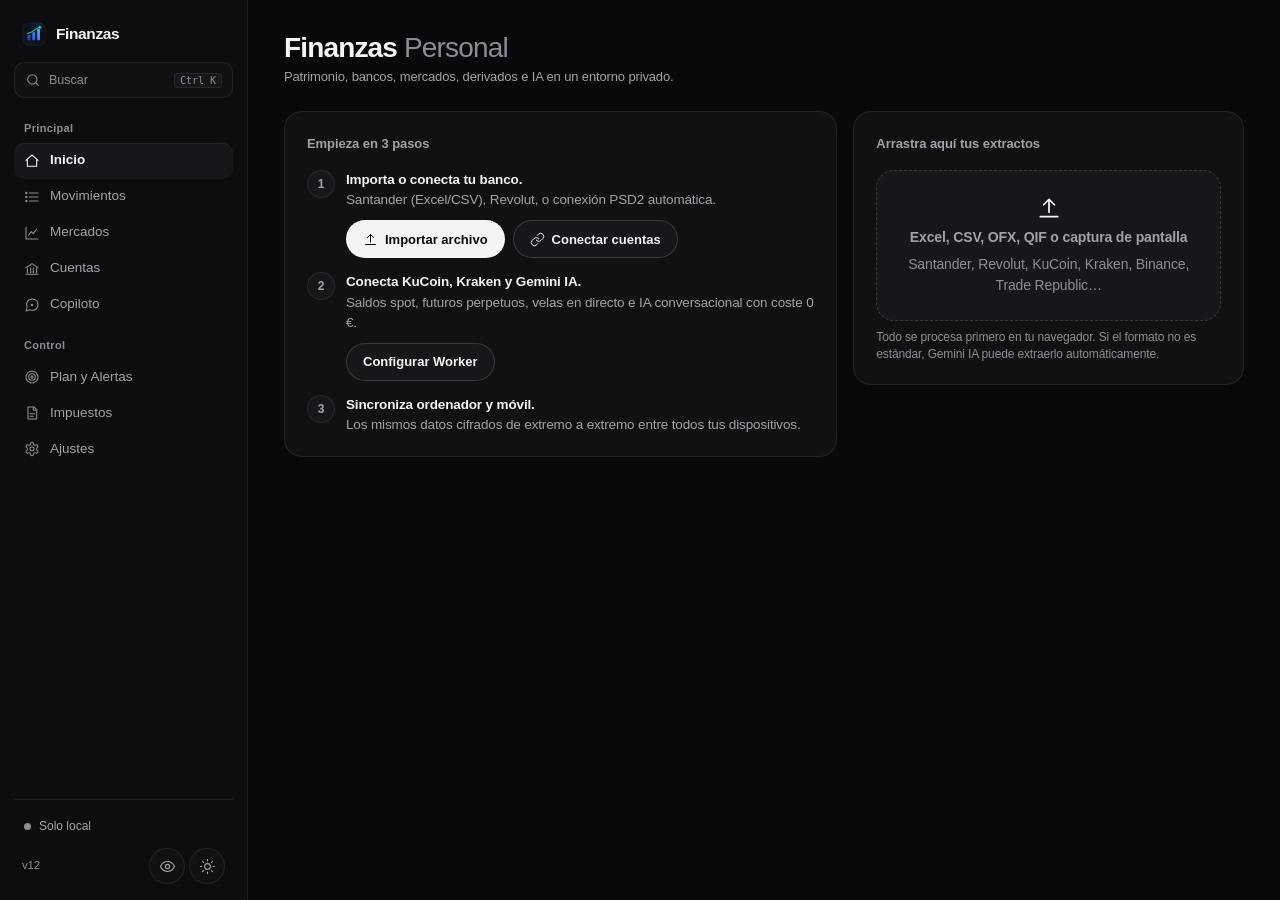
==== commit 347036db: "v12 rev 19: boton rapido claro/oscuro, sync PSD2 automatico 180d y pulido editorial" ====
--- a/index.html
+++ b/index.html
@@ -43,6 +43,7 @@
       <span class="mobile-title" id="mobile-title">Inicio</span>
       <span class="grow"></span>
       <button class="iconbtn" type="button" data-act="hide" id="hide-top" aria-label="Ocultar importes"></button>
+      <button class="iconbtn" type="button" data-act="theme" id="theme-top" aria-label="Cambiar a modo claro" title="Cambiar tema"></button>
       <button class="iconbtn" type="button" data-act="quick" aria-label="Añadir movimiento"><svg viewBox="0 0 24 24" fill="none" stroke="currentColor" stroke-width="1.8" stroke-linecap="round"><path d="M12 5v14M5 12h14"/></svg></button>
     </header>
     <main id="main"></main>
@@ -61,7 +62,6 @@
   <div class="drawer-foot">
     <div class="drawer-foot-row">
       <button class="sync" type="button" data-act="sync-now" id="sync-drawer"></button>
-      <button class="iconbtn" type="button" data-act="theme" id="theme-top" aria-label="Modo claro u oscuro"></button>
     </div>
     <div class="quickrow">
       <button class="btn" type="button" data-act="connect-hub">Conectar</button>
--- a/css/app.css
+++ b/css/app.css
@@ -28,7 +28,7 @@
 }
 html[data-theme=light]{
   --bg:#f6f5f1;--bg2:#efeee9;--panel:#ffffff;--panel2:#f1efe9;--panel3:#e6e3da;
-  --line:rgba(17,17,20,.085);--line2:rgba(17,17,20,.16);--line-strong:var(--line2);
+  --line:rgba(17,17,20,.095);--line2:rgba(17,17,20,.16);--line-strong:var(--line2);
   --ink:#111114;--ink2:#52525b;--ink3:#5f5f68;
   --cta-bg:#111114;--cta-ink:#ffffff;
   --brand:#2563eb;--brand2:#1d4ed8;--brand-soft:rgba(37,99,235,.09);
@@ -50,7 +50,7 @@
 svg{flex:none}
 .num,.money{font-variant-numeric:tabular-nums}
 .up{color:var(--up)}.down{color:var(--down)}.warn-c{color:var(--warn)}.muted{color:var(--ink2)}.faint{color:var(--ink3)}
-.dec{font-size:.58em;font-weight:560;opacity:.58}
+.dec{font-size:.58em;font-weight:560;opacity:.64}
 .hide-amounts .money{filter:blur(8px);user-select:none;transition:filter .16s var(--ease)}
 code{font:12px var(--mono);background:var(--panel2);padding:2px 6px;border-radius:6px;word-break:break-all;border:1px solid var(--line)}
 
@@ -75,8 +75,9 @@
 .btn svg{width:15px;height:15px}
 .link-btn{border:0;background:none;color:var(--ink2);font-size:12.5px;font-weight:580;cursor:pointer;padding:2px 4px;border-radius:6px;transition:color .14s}
 .link-btn:hover{color:var(--ink)}
-.iconbtn{display:inline-grid;place-items:center;width:36px;height:36px;min-height:36px;padding:0;border-radius:999px;border:1px solid var(--line);background:transparent;color:var(--ink2);cursor:pointer;transition:background .14s,color .14s}
+.iconbtn{display:inline-grid;place-items:center;width:36px;height:36px;min-height:36px;padding:0;border-radius:999px;border:1px solid var(--line);background:transparent;color:var(--ink2);cursor:pointer;transition:background .14s,color .14s,border-color .14s}
 .iconbtn:hover{color:var(--ink);background:var(--panel2)}
+.iconbtn[aria-pressed=true]{background:var(--panel3);color:var(--ink);border-color:var(--line2)}
 .iconbtn svg{width:17px;height:17px}
 
 label.f{display:grid;gap:6px;font-size:12px;color:var(--ink2);font-weight:600}
@@ -106,7 +107,7 @@
 .seg button svg,.chip svg,.label svg{width:14px;height:14px}
 .chip{display:inline-flex;align-items:center;gap:6px;padding:4px 12px;border-radius:999px;font-size:12px;font-weight:580;color:var(--ink2);background:var(--panel2);border:1px solid var(--line);white-space:nowrap}
 .chip i{width:7px;height:7px;border-radius:50%;display:inline-block}
-button.chip{cursor:pointer;min-height:32px;transition:all .14s}
+button.chip{cursor:pointer;min-height:32px;transition:background .14s var(--ease),color .14s var(--ease),border-color .14s var(--ease)}
 button.chip[aria-pressed=true]{background:var(--cta-bg);color:var(--cta-ink);border-color:transparent}
 .tag{display:inline-flex;align-items:center;gap:4px;font-size:11px;font-weight:620;padding:2px 8px;border-radius:999px;background:var(--panel2);color:var(--ink2);white-space:nowrap}
 .tag.ok{background:var(--up-soft);color:var(--up)}.tag.err{background:var(--down-soft);color:var(--down)}.tag.warn{background:var(--warn-soft);color:var(--warn)}.tag.ai{background:var(--ai-soft);color:var(--ai2)}.tag.brand{background:var(--brand-soft);color:var(--brand2)}
@@ -151,6 +152,7 @@
 .side-foot-bar{display:flex;align-items:center;justify-content:space-between;padding:0 6px}
 .side-foot-bar .faint{font-size:11.5px}
 .side-foot-acts{display:flex;gap:4px}
+.side-foot-acts .iconbtn{background:var(--panel)}
 .sync{display:flex;align-items:center;gap:8px;font-size:12px;color:var(--ink2);background:none;border:0;padding:6px 8px;text-align:left;cursor:pointer;border-radius:8px;min-height:32px;width:100%}
 .sync:hover{color:var(--ink);background:var(--panel)}
 .dot{width:7px;height:7px;border-radius:50%;background:var(--ink3);flex:none}
@@ -174,7 +176,7 @@
 .panel-foot{margin-top:16px}
 .panel>h2,.module-title{font-size:13px;font-weight:620;letter-spacing:-.005em;color:var(--ink2);margin:0 0 14px;display:flex;align-items:center;justify-content:space-between;gap:8px;min-height:24px}
 .module-title b,.panel>h2 b{color:var(--ink);min-width:0;flex:1;overflow:hidden;text-overflow:ellipsis;white-space:nowrap;font-weight:640}
-.label{margin:16px 0 6px;font-size:11px;text-transform:uppercase;letter-spacing:.06em;color:var(--ink3);font-weight:650}
+.label{margin:16px 0 6px;font-size:12px;font-weight:600;letter-spacing:-.005em;color:var(--ink3)}
 .big,.position-value{font-size:40px;line-height:1.02;letter-spacing:-.04em;font-weight:700;font-variant-numeric:tabular-nums}
 .position-eyebrow{font-size:12.5px;font-weight:560;color:var(--ink2);display:flex;align-items:center;gap:6px}
 .position-status{display:flex;align-items:center;gap:8px;flex-wrap:wrap;margin-top:8px;font-size:12.5px;color:var(--ink2)}
@@ -553,10 +555,12 @@
   .mobile-home>*,.market-mobile>*,.grid>*,.panel,.m-section{min-width:0;max-width:100%}
   .side,.desktop-topbar,.ai-drawer{display:none!important}
 
-  .topbar{display:flex;align-items:center;gap:6px;position:sticky;top:0;z-index:30;min-height:56px;padding:calc(6px + env(safe-area-inset-top)) 10px 6px;background:color-mix(in srgb,var(--bg) 90%,transparent);backdrop-filter:blur(14px);-webkit-backdrop-filter:blur(14px);border-bottom:1px solid var(--line);max-width:100%}
+  .topbar{display:flex;align-items:center;gap:2px;position:sticky;top:0;z-index:30;min-height:56px;padding:calc(6px + env(safe-area-inset-top)) 8px 6px;background:color-mix(in srgb,var(--bg) 90%,transparent);backdrop-filter:blur(14px);-webkit-backdrop-filter:blur(14px);border-bottom:1px solid var(--line);max-width:100%}
   .mobile-title{font-weight:680;font-size:16.5px;letter-spacing:-.02em;overflow:hidden;text-overflow:ellipsis;white-space:nowrap}
   .topbar .grow{flex:1}
   .topbar .iconbtn{width:44px;height:44px;min-height:44px;border-radius:50%;background:transparent;border:0;flex:none}
+  .topbar .iconbtn:active{background:var(--panel2)}
+  .topbar .iconbtn[aria-pressed=true]{background:var(--panel2);color:var(--ink)}
   .topbar .iconbtn svg{width:20px;height:20px}
 
   main{padding:14px 16px calc(92px + env(safe-area-inset-bottom))}
@@ -611,7 +615,7 @@
   .section-title>button{border:0;background:none;color:var(--ink2);font-size:12.5px;font-weight:580;min-height:44px;padding:0 4px;cursor:pointer}
   .m-carousel{display:flex;gap:10px;overflow-x:auto;scroll-snap-type:x mandatory;-webkit-overflow-scrolling:touch;scrollbar-width:none;padding:2px 0 6px;width:100%}
   .m-carousel::-webkit-scrollbar{display:none}
-  .m-carousel>*{scroll-snap-align:start;flex:none;width:196px}
+  .m-carousel>*{scroll-snap-align:start;flex:none;width:208px}
 
   .flow-number{display:grid;grid-template-columns:repeat(3,minmax(0,1fr));gap:6px;padding:4px 0}
   .flow-number>span{min-width:0}
@@ -637,6 +641,7 @@
   .tabs button{border:0;background:none;display:flex;flex-direction:column;align-items:center;justify-content:center;gap:3px;padding:4px 2px;font-size:11px;font-weight:580;color:var(--ink3);min-height:52px;min-width:0;cursor:pointer;border-radius:14px}
   .tabs svg{width:20px;height:20px}
   .tabs button[aria-current=page]{color:var(--ink);font-weight:660;background:var(--panel2)}
+  html[data-theme=light] .tabs button[aria-current=page]{background:var(--panel);box-shadow:inset 0 0 0 1px var(--line)}
   @media(max-width:390px){.tabs button{font-size:10px}}
 
   .drawer-scrim{display:block;position:fixed;inset:0;background:rgba(0,0,0,.55);z-index:70;opacity:0;pointer-events:none;transition:opacity .22s var(--ease);backdrop-filter:blur(2px)}
